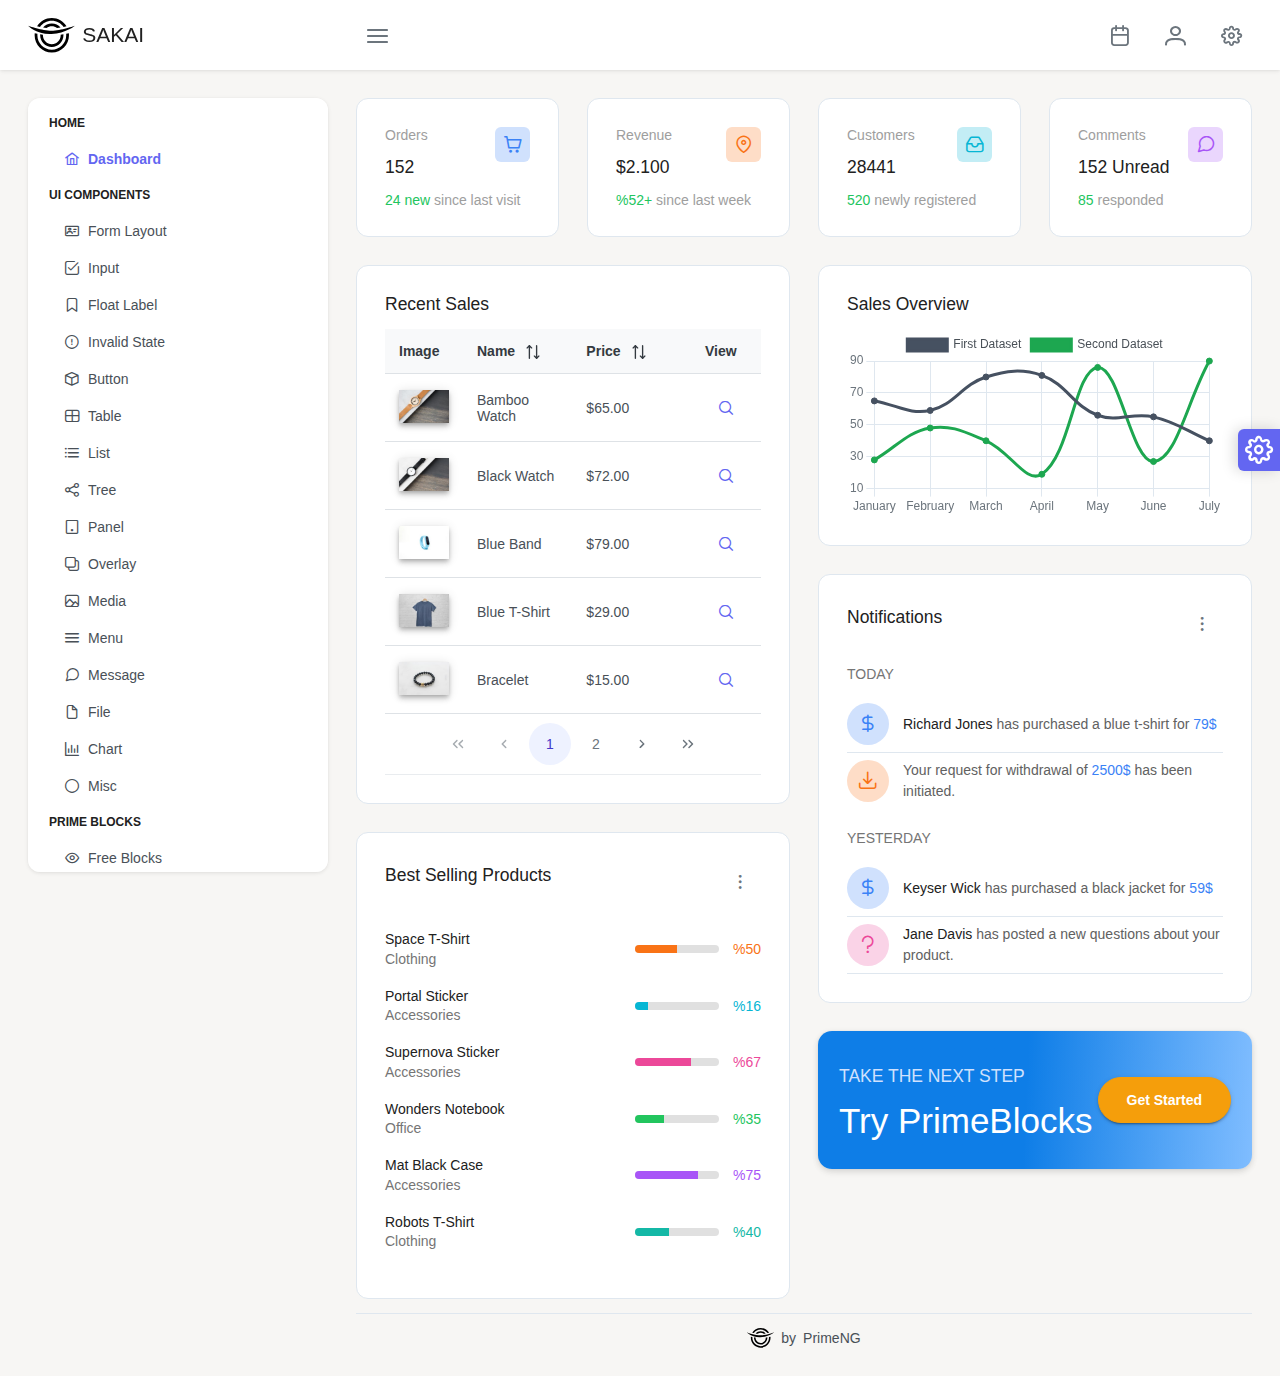
==== index.html @ 36b2ec4d "second" ====
<!doctype html>
<html lang="en" data-critters-container>

<head>
    <meta charset="utf-8">
    <title>Sakai - PrimeNG</title>
    <base href="/">
    <meta name="viewport" content="width=device-width, initial-scale=1">
    <link rel="icon" type="image/x-icon" href="favicon.ico">
    <style>:root{--surface-a:#ffffff;--surface-b:#f8f9fa;--surface-c:#e9ecef;--surface-d:#dee2e6;--surface-e:#ffffff;--surface-f:#ffffff;--text-color:#495057;--text-color-secondary:#6c757d;--primary-color:#6366F1;--primary-color-text:#ffffff;--font-family:-apple-system, BlinkMacSystemFont, Segoe UI, Roboto, Helvetica, Arial, sans-serif, Apple Color Emoji, Segoe UI Emoji, Segoe UI Symbol;--surface-0:#ffffff;--surface-50:#FAFAFA;--surface-100:#F5F5F5;--surface-200:#EEEEEE;--surface-300:#E0E0E0;--surface-400:#BDBDBD;--surface-500:#9E9E9E;--surface-600:#757575;--surface-700:#616161;--surface-800:#424242;--surface-900:#212121;--gray-50:#FAFAFA;--gray-100:#F5F5F5;--gray-200:#EEEEEE;--gray-300:#E0E0E0;--gray-400:#BDBDBD;--gray-500:#9E9E9E;--gray-600:#757575;--gray-700:#616161;--gray-800:#424242;--gray-900:#212121;--content-padding:1.25rem;--inline-spacing:0.5rem;--border-radius:6px;--surface-ground:#eff3f8;--surface-section:#ffffff;--surface-card:#ffffff;--surface-overlay:#ffffff;--surface-border:#dfe7ef;--surface-hover:#f6f9fc;--focus-ring:0 0 0 0.2rem #C7D2FE;--maskbg:rgba(0, 0, 0, 0.4);--highlight-bg:#EEF2FF;--highlight-text-color:#4338CA;color-scheme:light}*{box-sizing:border-box}:root{--blue-50:#f5f9ff;--blue-100:#d0e1fd;--blue-200:#abc9fb;--blue-300:#85b2f9;--blue-400:#609af8;--blue-500:#3b82f6;--blue-600:#326fd1;--blue-700:#295bac;--blue-800:#204887;--blue-900:#183462;--green-50:#f4fcf7;--green-100:#caf1d8;--green-200:#a0e6ba;--green-300:#76db9b;--green-400:#4cd07d;--green-500:#22c55e;--green-600:#1da750;--green-700:#188a42;--green-800:#136c34;--green-900:#0e4f26;--yellow-50:#fefbf3;--yellow-100:#faedc4;--yellow-200:#f6de95;--yellow-300:#f2d066;--yellow-400:#eec137;--yellow-500:#eab308;--yellow-600:#c79807;--yellow-700:#a47d06;--yellow-800:#816204;--yellow-900:#5e4803;--cyan-50:#f3fbfd;--cyan-100:#c3edf5;--cyan-200:#94e0ed;--cyan-300:#65d2e4;--cyan-400:#35c4dc;--cyan-500:#06b6d4;--cyan-600:#059bb4;--cyan-700:#047f94;--cyan-800:#036475;--cyan-900:#024955;--pink-50:#fef6fa;--pink-100:#fad3e7;--pink-200:#f7b0d3;--pink-300:#f38ec0;--pink-400:#f06bac;--pink-500:#ec4899;--pink-600:#c93d82;--pink-700:#a5326b;--pink-800:#822854;--pink-900:#5e1d3d;--indigo-50:#f7f7fe;--indigo-100:#dadafc;--indigo-200:#bcbdf9;--indigo-300:#9ea0f6;--indigo-400:#8183f4;--indigo-500:#6366f1;--indigo-600:#5457cd;--indigo-700:#4547a9;--indigo-800:#363885;--indigo-900:#282960;--teal-50:#f3fbfb;--teal-100:#c7eeea;--teal-200:#9ae0d9;--teal-300:#6dd3c8;--teal-400:#41c5b7;--teal-500:#14b8a6;--teal-600:#119c8d;--teal-700:#0e8174;--teal-800:#0b655b;--teal-900:#084a42;--orange-50:#fff8f3;--orange-100:#feddc7;--orange-200:#fcc39b;--orange-300:#fba86f;--orange-400:#fa8e42;--orange-500:#f97316;--orange-600:#d46213;--orange-700:#ae510f;--orange-800:#893f0c;--orange-900:#642e09;--bluegray-50:#f7f8f9;--bluegray-100:#dadee3;--bluegray-200:#bcc3cd;--bluegray-300:#9fa9b7;--bluegray-400:#818ea1;--bluegray-500:#64748b;--bluegray-600:#556376;--bluegray-700:#465161;--bluegray-800:#37404c;--bluegray-900:#282e38;--purple-50:#fbf7ff;--purple-100:#ead6fd;--purple-200:#dab6fc;--purple-300:#c996fa;--purple-400:#b975f9;--purple-500:#a855f7;--purple-600:#8f48d2;--purple-700:#763cad;--purple-800:#5c2f88;--purple-900:#432263;--red-50:#fff5f5;--red-100:#ffd0ce;--red-200:#ffaca7;--red-300:#ff8780;--red-400:#ff6259;--red-500:#ff3d32;--red-600:#d9342b;--red-700:#b32b23;--red-800:#8c221c;--red-900:#661814;--primary-50:#f7f7fe;--primary-100:#dadafc;--primary-200:#bcbdf9;--primary-300:#9ea0f6;--primary-400:#8183f4;--primary-500:#6366f1;--primary-600:#5457cd;--primary-700:#4547a9;--primary-800:#363885;--primary-900:#282960}</style><link id="theme-css" rel="stylesheet" type="text/css" href="assets/layout/styles/theme/lara-light-indigo/theme.css" media="print" onload="this.media='all'"><noscript><link rel="stylesheet" href="assets/layout/styles/theme/lara-light-indigo/theme.css"></noscript>
<style>*{box-sizing:border-box}html{height:100%;font-size:14px}body{font-family:var(--font-family);color:var(--text-color);background-color:var(--surface-ground);margin:0;padding:0;min-height:100%;-webkit-font-smoothing:antialiased;-moz-osx-font-smoothing:grayscale}body{background-color:#f7f6f4}</style><link rel="stylesheet" href="styles.3f3199d370154656.css" media="print" onload="this.media='all'"><noscript><link rel="stylesheet" href="styles.3f3199d370154656.css"></noscript></head>

<body>
    <app-root></app-root>
<script src="runtime.e372c3d7fbbca09e.js" type="module"></script><script src="polyfills.e46eaa3db41b9741.js" type="module"></script><script src="scripts.011fbf938f04b525.js" defer></script><script src="main.31691c991685068f.js" type="module"></script></body>

</html>
---- assets/layout/styles/theme/lara-light-indigo/theme.css ----
:root {
  --surface-a:#ffffff;
  --surface-b:#f8f9fa;
  --surface-c:#e9ecef;
  --surface-d:#dee2e6;
  --surface-e:#ffffff;
  --surface-f:#ffffff;
  --text-color:#495057;
  --text-color-secondary:#6c757d;
  --primary-color:#6366F1;
  --primary-color-text:#ffffff;
  --font-family:-apple-system, BlinkMacSystemFont, Segoe UI, Roboto, Helvetica, Arial, sans-serif, Apple Color Emoji, Segoe UI Emoji, Segoe UI Symbol;
  --surface-0: #ffffff;
  --surface-50: #FAFAFA;
  --surface-100: #F5F5F5;
  --surface-200: #EEEEEE;
  --surface-300: #E0E0E0;
  --surface-400: #BDBDBD;
  --surface-500: #9E9E9E;
  --surface-600: #757575;
  --surface-700: #616161;
  --surface-800: #424242;
  --surface-900: #212121;
  --gray-50: #FAFAFA;
  --gray-100: #F5F5F5;
  --gray-200: #EEEEEE;
  --gray-300: #E0E0E0;
  --gray-400: #BDBDBD;
  --gray-500: #9E9E9E;
  --gray-600: #757575;
  --gray-700: #616161;
  --gray-800: #424242;
  --gray-900: #212121;
  --content-padding:1.25rem;
  --inline-spacing:0.5rem;
  --border-radius:6px;
  --surface-ground:#eff3f8;
  --surface-section:#ffffff;
  --surface-card:#ffffff;
  --surface-overlay:#ffffff;
  --surface-border:#dfe7ef;
  --surface-hover:#f6f9fc;
  --focus-ring: 0 0 0 0.2rem #C7D2FE;
  --maskbg: rgba(0, 0, 0, 0.4);
  --highlight-bg: #EEF2FF;
  --highlight-text-color: #4338CA;
  color-scheme: light;
}

* {
  box-sizing: border-box;
}

.p-component {
  font-family: -apple-system, BlinkMacSystemFont, "Segoe UI", Roboto, Helvetica, Arial, sans-serif, "Apple Color Emoji", "Segoe UI Emoji", "Segoe UI Symbol";
  font-size: 1rem;
  font-weight: normal;
}

.p-component-overlay {
  background-color: rgba(0, 0, 0, 0.4);
  transition-duration: 0.2s;
}

.p-disabled, .p-component:disabled {
  opacity: 0.6;
}

.p-error {
  color: #e24c4c;
}

.p-text-secondary {
  color: #6c757d;
}

.pi {
  font-size: 1rem;
}

.p-icon {
  width: 1rem;
  height: 1rem;
}

.p-link {
  font-size: 1rem;
  font-family: -apple-system, BlinkMacSystemFont, "Segoe UI", Roboto, Helvetica, Arial, sans-serif, "Apple Color Emoji", "Segoe UI Emoji", "Segoe UI Symbol";
  border-radius: 6px;
}
.p-link:focus {
  outline: 0 none;
  outline-offset: 0;
  box-shadow: 0 0 0 0.2rem #C7D2FE;
}

.p-component-overlay-enter {
  animation: p-component-overlay-enter-animation 150ms forwards;
}

.p-component-overlay-leave {
  animation: p-component-overlay-leave-animation 150ms forwards;
}

@keyframes p-component-overlay-enter-animation {
  from {
    background-color: transparent;
  }
  to {
    background-color: var(--maskbg);
  }
}
@keyframes p-component-overlay-leave-animation {
  from {
    background-color: var(--maskbg);
  }
  to {
    background-color: transparent;
  }
}

:root {
  --blue-50:#f5f9ff;
  --blue-100:#d0e1fd;
  --blue-200:#abc9fb;
  --blue-300:#85b2f9;
  --blue-400:#609af8;
  --blue-500:#3b82f6;
  --blue-600:#326fd1;
  --blue-700:#295bac;
  --blue-800:#204887;
  --blue-900:#183462;
  --green-50:#f4fcf7;
  --green-100:#caf1d8;
  --green-200:#a0e6ba;
  --green-300:#76db9b;
  --green-400:#4cd07d;
  --green-500:#22c55e;
  --green-600:#1da750;
  --green-700:#188a42;
  --green-800:#136c34;
  --green-900:#0e4f26;
  --yellow-50:#fefbf3;
  --yellow-100:#faedc4;
  --yellow-200:#f6de95;
  --yellow-300:#f2d066;
  --yellow-400:#eec137;
  --yellow-500:#eab308;
  --yellow-600:#c79807;
  --yellow-700:#a47d06;
  --yellow-800:#816204;
  --yellow-900:#5e4803;
  --cyan-50:#f3fbfd;
  --cyan-100:#c3edf5;
  --cyan-200:#94e0ed;
  --cyan-300:#65d2e4;
  --cyan-400:#35c4dc;
  --cyan-500:#06b6d4;
  --cyan-600:#059bb4;
  --cyan-700:#047f94;
  --cyan-800:#036475;
  --cyan-900:#024955;
  --pink-50:#fef6fa;
  --pink-100:#fad3e7;
  --pink-200:#f7b0d3;
  --pink-300:#f38ec0;
  --pink-400:#f06bac;
  --pink-500:#ec4899;
  --pink-600:#c93d82;
  --pink-700:#a5326b;
  --pink-800:#822854;
  --pink-900:#5e1d3d;
  --indigo-50:#f7f7fe;
  --indigo-100:#dadafc;
  --indigo-200:#bcbdf9;
  --indigo-300:#9ea0f6;
  --indigo-400:#8183f4;
  --indigo-500:#6366f1;
  --indigo-600:#5457cd;
  --indigo-700:#4547a9;
  --indigo-800:#363885;
  --indigo-900:#282960;
  --teal-50:#f3fbfb;
  --teal-100:#c7eeea;
  --teal-200:#9ae0d9;
  --teal-300:#6dd3c8;
  --teal-400:#41c5b7;
  --teal-500:#14b8a6;
  --teal-600:#119c8d;
  --teal-700:#0e8174;
  --teal-800:#0b655b;
  --teal-900:#084a42;
  --orange-50:#fff8f3;
  --orange-100:#feddc7;
  --orange-200:#fcc39b;
  --orange-300:#fba86f;
  --orange-400:#fa8e42;
  --orange-500:#f97316;
  --orange-600:#d46213;
  --orange-700:#ae510f;
  --orange-800:#893f0c;
  --orange-900:#642e09;
  --bluegray-50:#f7f8f9;
  --bluegray-100:#dadee3;
  --bluegray-200:#bcc3cd;
  --bluegray-300:#9fa9b7;
  --bluegray-400:#818ea1;
  --bluegray-500:#64748b;
  --bluegray-600:#556376;
  --bluegray-700:#465161;
  --bluegray-800:#37404c;
  --bluegray-900:#282e38;
  --purple-50:#fbf7ff;
  --purple-100:#ead6fd;
  --purple-200:#dab6fc;
  --purple-300:#c996fa;
  --purple-400:#b975f9;
  --purple-500:#a855f7;
  --purple-600:#8f48d2;
  --purple-700:#763cad;
  --purple-800:#5c2f88;
  --purple-900:#432263;
  --red-50:#fff5f5;
  --red-100:#ffd0ce;
  --red-200:#ffaca7;
  --red-300:#ff8780;
  --red-400:#ff6259;
  --red-500:#ff3d32;
  --red-600:#d9342b;
  --red-700:#b32b23;
  --red-800:#8c221c;
  --red-900:#661814;
  --primary-50:#f7f7fe;
  --primary-100:#dadafc;
  --primary-200:#bcbdf9;
  --primary-300:#9ea0f6;
  --primary-400:#8183f4;
  --primary-500:#6366f1;
  --primary-600:#5457cd;
  --primary-700:#4547a9;
  --primary-800:#363885;
  --primary-900:#282960;
}

.p-autocomplete .p-autocomplete-loader {
  right: 0.75rem;
}
.p-autocomplete.p-autocomplete-dd .p-autocomplete-loader {
  right: 3.75rem;
}
.p-autocomplete .p-autocomplete-multiple-container {
  padding: 0.375rem 0.75rem;
  gap: 0.5rem;
}
.p-autocomplete .p-autocomplete-multiple-container:not(.p-disabled):hover {
  border-color: #6366F1;
}
.p-autocomplete .p-autocomplete-multiple-container:not(.p-disabled).p-focus {
  outline: 0 none;
  outline-offset: 0;
  box-shadow: 0 0 0 0.2rem #C7D2FE;
  border-color: #6366F1;
}
.p-autocomplete .p-autocomplete-multiple-container .p-autocomplete-input-token {
  padding: 0.375rem 0;
}
.p-autocomplete .p-autocomplete-multiple-container .p-autocomplete-input-token input {
  font-family: -apple-system, BlinkMacSystemFont, "Segoe UI", Roboto, Helvetica, Arial, sans-serif, "Apple Color Emoji", "Segoe UI Emoji", "Segoe UI Symbol";
  font-size: 1rem;
  color: #495057;
  padding: 0;
  margin: 0;
}
.p-autocomplete .p-autocomplete-multiple-container .p-autocomplete-token {
  padding: 0.375rem 0.75rem;
  background: #EEF2FF;
  color: #4338CA;
  border-radius: 6px;
}
.p-autocomplete .p-autocomplete-multiple-container .p-autocomplete-token .p-autocomplete-token-icon {
  margin-left: 0.5rem;
}

p-autocomplete.ng-dirty.ng-invalid > .p-autocomplete > .p-inputtext {
  border-color: #e24c4c;
}

.p-autocomplete-panel {
  background: #ffffff;
  color: #495057;
  border: 0 none;
  border-radius: 6px;
  box-shadow: 0 2px 12px 0 rgba(0, 0, 0, 0.1);
}
.p-autocomplete-panel .p-autocomplete-items {
  padding: 0.75rem 0;
}
.p-autocomplete-panel .p-autocomplete-items .p-autocomplete-item {
  margin: 0;
  padding: 0.75rem 1.25rem;
  border: 0 none;
  color: #495057;
  background: transparent;
  transition: box-shadow 0.2s;
  border-radius: 0;
}
.p-autocomplete-panel .p-autocomplete-items .p-autocomplete-item:hover {
  color: #495057;
  background: #e9ecef;
}
.p-autocomplete-panel .p-autocomplete-items .p-autocomplete-item.p-highlight {
  color: #4338CA;
  background: #EEF2FF;
}
.p-autocomplete-panel .p-autocomplete-items .p-autocomplete-empty-message {
  padding: 0.75rem 1.25rem;
  color: #495057;
  background: transparent;
}
.p-autocomplete-panel .p-autocomplete-items .p-autocomplete-item-group {
  margin: 0;
  padding: 0.75rem 1.25rem;
  color: #343a40;
  background: #ffffff;
  font-weight: 700;
}

p-autocomplete.p-autocomplete-clearable .p-inputtext {
  padding-right: 2.5rem;
}
p-autocomplete.p-autocomplete-clearable .p-autocomplete-clear-icon {
  color: #6c757d;
  right: 0.75rem;
}

p-autocomplete.p-autocomplete-clearable .p-autocomplete-dd .p-autocomplete-clear-icon {
  color: #6c757d;
  right: 3.75rem;
}

p-calendar.ng-dirty.ng-invalid > .p-calendar > .p-inputtext {
  border-color: #e24c4c;
}

.p-datepicker {
  padding: 0.5rem;
  background: #ffffff;
  color: #495057;
  border: 1px solid #ced4da;
  border-radius: 6px;
}
.p-datepicker:not(.p-datepicker-inline) {
  background: #ffffff;
  border: 0 none;
  box-shadow: 0 2px 12px 0 rgba(0, 0, 0, 0.1);
}
.p-datepicker:not(.p-datepicker-inline) .p-datepicker-header {
  background: #ffffff;
}
.p-datepicker .p-datepicker-header {
  padding: 0.5rem;
  color: #495057;
  background: #ffffff;
  font-weight: 600;
  margin: 0;
  border-bottom: 1px solid #dee2e6;
  border-top-right-radius: 6px;
  border-top-left-radius: 6px;
}
.p-datepicker .p-datepicker-header .p-datepicker-prev,
.p-datepicker .p-datepicker-header .p-datepicker-next {
  width: 2rem;
  height: 2rem;
  color: #6c757d;
  border: 0 none;
  background: transparent;
  border-radius: 50%;
  transition: background-color 0.2s, color 0.2s, box-shadow 0.2s;
}
.p-datepicker .p-datepicker-header .p-datepicker-prev:enabled:hover,
.p-datepicker .p-datepicker-header .p-datepicker-next:enabled:hover {
  color: #343a40;
  border-color: transparent;
  background: #e9ecef;
}
.p-datepicker .p-datepicker-header .p-datepicker-prev:focus,
.p-datepicker .p-datepicker-header .p-datepicker-next:focus {
  outline: 0 none;
  outline-offset: 0;
  box-shadow: 0 0 0 0.2rem #C7D2FE;
}
.p-datepicker .p-datepicker-header .p-datepicker-title {
  line-height: 2rem;
}
.p-datepicker .p-datepicker-header .p-datepicker-title .p-datepicker-year,
.p-datepicker .p-datepicker-header .p-datepicker-title .p-datepicker-month {
  color: #495057;
  transition: background-color 0.2s, color 0.2s, box-shadow 0.2s;
  font-weight: 600;
  padding: 0.5rem;
}
.p-datepicker .p-datepicker-header .p-datepicker-title .p-datepicker-year:enabled:hover,
.p-datepicker .p-datepicker-header .p-datepicker-title .p-datepicker-month:enabled:hover {
  color: #6366F1;
}
.p-datepicker .p-datepicker-header .p-datepicker-title .p-datepicker-month {
  margin-right: 0.5rem;
}
.p-datepicker table {
  font-size: 1rem;
  margin: 0.5rem 0;
}
.p-datepicker table th {
  padding: 0.5rem;
}
.p-datepicker table th > span {
  width: 2.5rem;
  height: 2.5rem;
}
.p-datepicker table td {
  padding: 0.5rem;
}
.p-datepicker table td > span {
  width: 2.5rem;
  height: 2.5rem;
  border-radius: 50%;
  transition: box-shadow 0.2s;
  border: 1px solid transparent;
}
.p-datepicker table td > span.p-highlight {
  color: #4338CA;
  background: #EEF2FF;
}
.p-datepicker table td > span:focus {
  outline: 0 none;
  outline-offset: 0;
  box-shadow: 0 0 0 0.2rem #C7D2FE;
}
.p-datepicker table td.p-datepicker-today > span {
  background: #ced4da;
  color: #495057;
  border-color: transparent;
}
.p-datepicker table td.p-datepicker-today > span.p-highlight {
  color: #4338CA;
  background: #EEF2FF;
}
.p-datepicker .p-datepicker-buttonbar {
  padding: 1rem 0;
  border-top: 1px solid #dee2e6;
}
.p-datepicker .p-datepicker-buttonbar .p-button {
  width: auto;
}
.p-datepicker .p-timepicker {
  border-top: 1px solid #dee2e6;
  padding: 0.5rem;
}
.p-datepicker .p-timepicker button {
  width: 2rem;
  height: 2rem;
  color: #6c757d;
  border: 0 none;
  background: transparent;
  border-radius: 50%;
  transition: background-color 0.2s, color 0.2s, box-shadow 0.2s;
}
.p-datepicker .p-timepicker button:enabled:hover {
  color: #343a40;
  border-color: transparent;
  background: #e9ecef;
}
.p-datepicker .p-timepicker button:focus {
  outline: 0 none;
  outline-offset: 0;
  box-shadow: 0 0 0 0.2rem #C7D2FE;
}
.p-datepicker .p-timepicker button:last-child {
  margin-top: 0.2em;
}
.p-datepicker .p-timepicker span {
  font-size: 1.25rem;
}
.p-datepicker .p-timepicker > div {
  padding: 0 0.5rem;
}
.p-datepicker.p-datepicker-timeonly .p-timepicker {
  border-top: 0 none;
}
.p-datepicker .p-monthpicker {
  margin: 0.5rem 0;
}
.p-datepicker .p-monthpicker .p-monthpicker-month {
  padding: 0.5rem;
  transition: box-shadow 0.2s;
  border-radius: 6px;
}
.p-datepicker .p-monthpicker .p-monthpicker-month.p-highlight {
  color: #4338CA;
  background: #EEF2FF;
}
.p-datepicker .p-yearpicker {
  margin: 0.5rem 0;
}
.p-datepicker .p-yearpicker .p-yearpicker-year {
  padding: 0.5rem;
  transition: box-shadow 0.2s;
  border-radius: 6px;
}
.p-datepicker .p-yearpicker .p-yearpicker-year.p-highlight {
  color: #4338CA;
  background: #EEF2FF;
}
.p-datepicker.p-datepicker-multiple-month .p-datepicker-group {
  border-left: 1px solid #dee2e6;
  padding-right: 0.5rem;
  padding-left: 0.5rem;
  padding-top: 0;
  padding-bottom: 0;
}
.p-datepicker.p-datepicker-multiple-month .p-datepicker-group:first-child {
  padding-left: 0;
  border-left: 0 none;
}
.p-datepicker.p-datepicker-multiple-month .p-datepicker-group:last-child {
  padding-right: 0;
}
.p-datepicker:not(.p-disabled) table td span:not(.p-highlight):not(.p-disabled):hover {
  background: #e9ecef;
}
.p-datepicker:not(.p-disabled) table td span:not(.p-highlight):not(.p-disabled):focus {
  outline: 0 none;
  outline-offset: 0;
  box-shadow: 0 0 0 0.2rem #C7D2FE;
}
.p-datepicker:not(.p-disabled) .p-monthpicker .p-monthpicker-month:not(.p-disabled):not(.p-highlight):hover {
  background: #e9ecef;
}
.p-datepicker:not(.p-disabled) .p-monthpicker .p-monthpicker-month:not(.p-disabled):focus {
  outline: 0 none;
  outline-offset: 0;
  box-shadow: 0 0 0 0.2rem #C7D2FE;
}
.p-datepicker:not(.p-disabled) .p-yearpicker .p-yearpicker-year:not(.p-disabled):not(.p-highlight):hover {
  background: #e9ecef;
}
.p-datepicker:not(.p-disabled) .p-yearpicker .p-yearpicker-year:not(.p-disabled):focus {
  outline: 0 none;
  outline-offset: 0;
  box-shadow: 0 0 0 0.2rem #C7D2FE;
}

p-calendar.p-calendar-clearable .p-inputtext {
  padding-right: 2.5rem;
}
p-calendar.p-calendar-clearable .p-calendar-clear-icon {
  color: #6c757d;
  right: 0.75rem;
}

p-calendar.p-calendar-clearable.p-calendar-w-btn .p-calendar-clear-icon {
  color: #6c757d;
  right: 3.75rem;
}

@media screen and (max-width: 769px) {
  .p-datepicker table th, .p-datepicker table td {
    padding: 0;
  }
}
.p-cascadeselect {
  background: #ffffff;
  border: 1px solid #ced4da;
  transition: background-color 0.2s, color 0.2s, border-color 0.2s, box-shadow 0.2s;
  border-radius: 6px;
}
.p-cascadeselect:not(.p-disabled):hover {
  border-color: #6366F1;
}
.p-cascadeselect:not(.p-disabled).p-focus {
  outline: 0 none;
  outline-offset: 0;
  box-shadow: 0 0 0 0.2rem #C7D2FE;
  border-color: #6366F1;
}
.p-cascadeselect .p-cascadeselect-label {
  background: transparent;
  border: 0 none;
  padding: 0.75rem 0.75rem;
}
.p-cascadeselect .p-cascadeselect-label.p-placeholder {
  color: #6c757d;
}
.p-cascadeselect .p-cascadeselect-label:enabled:focus {
  outline: 0 none;
  box-shadow: none;
}
.p-cascadeselect .p-cascadeselect-trigger {
  background: transparent;
  color: #6c757d;
  width: 3rem;
  border-top-right-radius: 6px;
  border-bottom-right-radius: 6px;
}

.p-cascadeselect-panel {
  background: #ffffff;
  color: #495057;
  border: 0 none;
  border-radius: 6px;
  box-shadow: 0 2px 12px 0 rgba(0, 0, 0, 0.1);
}
.p-cascadeselect-panel .p-cascadeselect-items {
  padding: 0.75rem 0;
}
.p-cascadeselect-panel .p-cascadeselect-items .p-cascadeselect-item {
  margin: 0;
  border: 0 none;
  color: #495057;
  background: transparent;
  transition: box-shadow 0.2s;
  border-radius: 0;
}
.p-cascadeselect-panel .p-cascadeselect-items .p-cascadeselect-item .p-cascadeselect-item-content {
  padding: 0.75rem 1.25rem;
}
.p-cascadeselect-panel .p-cascadeselect-items .p-cascadeselect-item .p-cascadeselect-item-content:focus {
  outline: 0 none;
  outline-offset: 0;
  box-shadow: inset 0 0 0 0.15rem #C7D2FE;
}
.p-cascadeselect-panel .p-cascadeselect-items .p-cascadeselect-item.p-highlight {
  color: #4338CA;
  background: #EEF2FF;
}
.p-cascadeselect-panel .p-cascadeselect-items .p-cascadeselect-item:not(.p-highlight):not(.p-disabled):hover {
  color: #495057;
  background: #e9ecef;
}
.p-cascadeselect-panel .p-cascadeselect-items .p-cascadeselect-item .p-cascadeselect-group-icon {
  font-size: 0.875rem;
}
.p-cascadeselect-panel .p-cascadeselect-items .p-cascadeselect-item .p-icon {
  width: 0.875rem;
  height: 0.875rem;
}

p-cascadeselect.ng-dirty.ng-invalid > .p-cascadeselect {
  border-color: #e24c4c;
}

.p-input-filled .p-cascadeselect {
  background: #e9ecef;
}
.p-input-filled .p-cascadeselect:not(.p-disabled):hover {
  background-color: #e9ecef;
}
.p-input-filled .p-cascadeselect:not(.p-disabled).p-focus {
  background-color: #ffffff;
}

p-cascadeselect.p-cascadeselect-clearable .p-cascadeselect-label {
  padding-right: 0.75rem;
}
p-cascadeselect.p-cascadeselect-clearable .p-cascadeselect-clear-icon {
  color: #6c757d;
  right: 3rem;
}

.p-overlay-modal .p-cascadeselect-sublist .p-cascadeselect-panel {
  box-shadow: none;
  border-radius: 0;
  padding: 0.25rem 0 0.25rem 0.5rem;
}
.p-overlay-modal .p-cascadeselect-item-active > .p-cascadeselect-item-content .p-cascadeselect-group-icon {
  transform: rotate(90deg);
}

.p-checkbox {
  width: 22px;
  height: 22px;
}
.p-checkbox .p-checkbox-box {
  border: 2px solid #ced4da;
  background: #ffffff;
  width: 22px;
  height: 22px;
  color: #495057;
  border-radius: 6px;
  transition: background-color 0.2s, color 0.2s, border-color 0.2s, box-shadow 0.2s;
}
.p-checkbox .p-checkbox-box .p-checkbox-icon {
  transition-duration: 0.2s;
  color: #ffffff;
  font-size: 14px;
}
.p-checkbox .p-checkbox-box .p-icon {
  width: 14px;
  height: 14px;
}
.p-checkbox .p-checkbox-box.p-highlight {
  border-color: #6366F1;
  background: #6366F1;
}
.p-checkbox:not(.p-checkbox-disabled) .p-checkbox-box:hover {
  border-color: #6366F1;
}
.p-checkbox:not(.p-checkbox-disabled) .p-checkbox-box.p-focus {
  outline: 0 none;
  outline-offset: 0;
  box-shadow: 0 0 0 0.2rem #C7D2FE;
  border-color: #6366F1;
}
.p-checkbox:not(.p-checkbox-disabled) .p-checkbox-box.p-highlight:hover {
  border-color: #4338CA;
  background: #4338CA;
  color: #ffffff;
}

p-checkbox.ng-dirty.ng-invalid > .p-checkbox > .p-checkbox-box {
  border-color: #e24c4c;
}

.p-input-filled .p-checkbox .p-checkbox-box {
  background-color: #e9ecef;
}
.p-input-filled .p-checkbox .p-checkbox-box.p-highlight {
  background: #6366F1;
}
.p-input-filled .p-checkbox:not(.p-checkbox-disabled) .p-checkbox-box:hover {
  background-color: #e9ecef;
}
.p-input-filled .p-checkbox:not(.p-checkbox-disabled) .p-checkbox-box.p-highlight:hover {
  background: #4338CA;
}

.p-checkbox-label {
  margin-left: 0.5rem;
}

.p-chips .p-chips-multiple-container {
  padding: 0.375rem 0.75rem;
  gap: 0.5rem;
}
.p-chips .p-chips-multiple-container:not(.p-disabled):hover {
  border-color: #6366F1;
}
.p-chips .p-chips-multiple-container:not(.p-disabled).p-focus {
  outline: 0 none;
  outline-offset: 0;
  box-shadow: 0 0 0 0.2rem #C7D2FE;
  border-color: #6366F1;
}
.p-chips .p-chips-multiple-container .p-chips-token {
  padding: 0.375rem 0.75rem;
  background: #EEF2FF;
  color: #4338CA;
  border-radius: 6px;
}
.p-chips .p-chips-multiple-container .p-chips-token .p-chips-token-icon {
  margin-left: 0.5rem;
}
.p-chips .p-chips-multiple-container .p-chips-input-token {
  padding: 0.375rem 0;
}
.p-chips .p-chips-multiple-container .p-chips-input-token input {
  font-family: -apple-system, BlinkMacSystemFont, "Segoe UI", Roboto, Helvetica, Arial, sans-serif, "Apple Color Emoji", "Segoe UI Emoji", "Segoe UI Symbol";
  font-size: 1rem;
  color: #495057;
  padding: 0;
  margin: 0;
}

p-chips.ng-dirty.ng-invalid > .p-chips > .p-inputtext {
  border-color: #e24c4c;
}

p-chips.p-chips-clearable .p-inputtext {
  padding-right: 1.75rem;
}
p-chips.p-chips-clearable .p-chips-clear-icon {
  color: #6c757d;
  right: 0.75rem;
}

.p-colorpicker-preview,
.p-fluid .p-colorpicker-preview.p-inputtext {
  width: 2rem;
  height: 2rem;
}

.p-colorpicker-panel {
  background: #323232;
  border: 1px solid #191919;
}
.p-colorpicker-panel .p-colorpicker-color-handle,
.p-colorpicker-panel .p-colorpicker-hue-handle {
  border-color: #ffffff;
}

.p-colorpicker-overlay-panel {
  box-shadow: 0 2px 12px 0 rgba(0, 0, 0, 0.1);
}

.p-dropdown {
  background: #ffffff;
  border: 1px solid #ced4da;
  transition: background-color 0.2s, color 0.2s, border-color 0.2s, box-shadow 0.2s;
  border-radius: 6px;
}
.p-dropdown:not(.p-disabled):hover {
  border-color: #6366F1;
}
.p-dropdown:not(.p-disabled).p-focus {
  outline: 0 none;
  outline-offset: 0;
  box-shadow: 0 0 0 0.2rem #C7D2FE;
  border-color: #6366F1;
}
.p-dropdown.p-dropdown-clearable .p-dropdown-label {
  padding-right: 1.75rem;
}
.p-dropdown .p-dropdown-label {
  background: transparent;
  border: 0 none;
}
.p-dropdown .p-dropdown-label.p-placeholder {
  color: #6c757d;
}
.p-dropdown .p-dropdown-label:enabled:focus {
  outline: 0 none;
  box-shadow: none;
}
.p-dropdown .p-dropdown-trigger {
  background: transparent;
  color: #6c757d;
  width: 3rem;
  border-top-right-radius: 6px;
  border-bottom-right-radius: 6px;
}
.p-dropdown .p-dropdown-clear-icon {
  color: #6c757d;
  right: 3rem;
}

.p-dropdown-panel {
  background: #ffffff;
  color: #495057;
  border: 0 none;
  border-radius: 6px;
  box-shadow: 0 2px 12px 0 rgba(0, 0, 0, 0.1);
}
.p-dropdown-panel .p-dropdown-header {
  padding: 0.75rem 1.25rem;
  border-bottom: 1px solid #dee2e6;
  color: #343a40;
  background: #f8f9fa;
  margin: 0;
  border-top-right-radius: 6px;
  border-top-left-radius: 6px;
}
.p-dropdown-panel .p-dropdown-header .p-dropdown-filter {
  padding-right: 1.75rem;
  margin-right: -1.75rem;
}
.p-dropdown-panel .p-dropdown-header .p-dropdown-filter-icon {
  right: 0.75rem;
  color: #6c757d;
}
.p-dropdown-panel .p-dropdown-items {
  padding: 0.75rem 0;
}
.p-dropdown-panel .p-dropdown-items .p-dropdown-item {
  margin: 0;
  padding: 0.75rem 1.25rem;
  border: 0 none;
  color: #495057;
  background: transparent;
  transition: box-shadow 0.2s;
  border-radius: 0;
}
.p-dropdown-panel .p-dropdown-items .p-dropdown-item.p-highlight {
  color: #4338CA;
  background: #EEF2FF;
}
.p-dropdown-panel .p-dropdown-items .p-dropdown-item:not(.p-highlight):not(.p-disabled):hover {
  color: #495057;
  background: #e9ecef;
}
.p-dropdown-panel .p-dropdown-items .p-dropdown-empty-message {
  padding: 0.75rem 1.25rem;
  color: #495057;
  background: transparent;
}
.p-dropdown-panel .p-dropdown-items .p-dropdown-item-group {
  margin: 0;
  padding: 0.75rem 1.25rem;
  color: #343a40;
  background: #ffffff;
  font-weight: 700;
}

p-dropdown.ng-dirty.ng-invalid > .p-dropdown {
  border-color: #e24c4c;
}

.p-input-filled .p-dropdown {
  background: #e9ecef;
}
.p-input-filled .p-dropdown:not(.p-disabled):hover {
  background-color: #e9ecef;
}
.p-input-filled .p-dropdown:not(.p-disabled).p-focus {
  background-color: #ffffff;
}
.p-input-filled .p-dropdown:not(.p-disabled).p-focus .p-inputtext {
  background-color: transparent;
}

.p-editor-container .p-editor-toolbar {
  background: #f8f9fa;
  border-top-right-radius: 6px;
  border-top-left-radius: 6px;
}
.p-editor-container .p-editor-toolbar.ql-snow {
  border: 1px solid #dee2e6;
}
.p-editor-container .p-editor-toolbar.ql-snow .ql-stroke {
  stroke: #6c757d;
}
.p-editor-container .p-editor-toolbar.ql-snow .ql-fill {
  fill: #6c757d;
}
.p-editor-container .p-editor-toolbar.ql-snow .ql-picker .ql-picker-label {
  border: 0 none;
  color: #6c757d;
}
.p-editor-container .p-editor-toolbar.ql-snow .ql-picker .ql-picker-label:hover {
  color: #495057;
}
.p-editor-container .p-editor-toolbar.ql-snow .ql-picker .ql-picker-label:hover .ql-stroke {
  stroke: #495057;
}
.p-editor-container .p-editor-toolbar.ql-snow .ql-picker .ql-picker-label:hover .ql-fill {
  fill: #495057;
}
.p-editor-container .p-editor-toolbar.ql-snow .ql-picker.ql-expanded .ql-picker-label {
  color: #495057;
}
.p-editor-container .p-editor-toolbar.ql-snow .ql-picker.ql-expanded .ql-picker-label .ql-stroke {
  stroke: #495057;
}
.p-editor-container .p-editor-toolbar.ql-snow .ql-picker.ql-expanded .ql-picker-label .ql-fill {
  fill: #495057;
}
.p-editor-container .p-editor-toolbar.ql-snow .ql-picker.ql-expanded .ql-picker-options {
  background: #ffffff;
  border: 0 none;
  box-shadow: 0 2px 12px 0 rgba(0, 0, 0, 0.1);
  border-radius: 6px;
  padding: 0.75rem 0;
}
.p-editor-container .p-editor-toolbar.ql-snow .ql-picker.ql-expanded .ql-picker-options .ql-picker-item {
  color: #495057;
}
.p-editor-container .p-editor-toolbar.ql-snow .ql-picker.ql-expanded .ql-picker-options .ql-picker-item:hover {
  color: #495057;
  background: #e9ecef;
}
.p-editor-container .p-editor-toolbar.ql-snow .ql-picker.ql-expanded:not(.ql-icon-picker) .ql-picker-item {
  padding: 0.75rem 1.25rem;
}
.p-editor-container .p-editor-content {
  border-bottom-right-radius: 6px;
  border-bottom-left-radius: 6px;
}
.p-editor-container .p-editor-content.ql-snow {
  border: 1px solid #dee2e6;
}
.p-editor-container .p-editor-content .ql-editor {
  background: #ffffff;
  color: #495057;
  border-bottom-right-radius: 6px;
  border-bottom-left-radius: 6px;
}
.p-editor-container .ql-snow.ql-toolbar button:hover,
.p-editor-container .ql-snow.ql-toolbar button:focus {
  color: #495057;
}
.p-editor-container .ql-snow.ql-toolbar button:hover .ql-stroke,
.p-editor-container .ql-snow.ql-toolbar button:focus .ql-stroke {
  stroke: #495057;
}
.p-editor-container .ql-snow.ql-toolbar button:hover .ql-fill,
.p-editor-container .ql-snow.ql-toolbar button:focus .ql-fill {
  fill: #495057;
}
.p-editor-container .ql-snow.ql-toolbar button.ql-active,
.p-editor-container .ql-snow.ql-toolbar .ql-picker-label.ql-active,
.p-editor-container .ql-snow.ql-toolbar .ql-picker-item.ql-selected {
  color: #6366F1;
}
.p-editor-container .ql-snow.ql-toolbar button.ql-active .ql-stroke,
.p-editor-container .ql-snow.ql-toolbar .ql-picker-label.ql-active .ql-stroke,
.p-editor-container .ql-snow.ql-toolbar .ql-picker-item.ql-selected .ql-stroke {
  stroke: #6366F1;
}
.p-editor-container .ql-snow.ql-toolbar button.ql-active .ql-fill,
.p-editor-container .ql-snow.ql-toolbar .ql-picker-label.ql-active .ql-fill,
.p-editor-container .ql-snow.ql-toolbar .ql-picker-item.ql-selected .ql-fill {
  fill: #6366F1;
}
.p-editor-container .ql-snow.ql-toolbar button.ql-active .ql-picker-label,
.p-editor-container .ql-snow.ql-toolbar .ql-picker-label.ql-active .ql-picker-label,
.p-editor-container .ql-snow.ql-toolbar .ql-picker-item.ql-selected .ql-picker-label {
  color: #6366F1;
}

.p-inputgroup-addon {
  background: #e9ecef;
  color: #6c757d;
  border-top: 1px solid #ced4da;
  border-left: 1px solid #ced4da;
  border-bottom: 1px solid #ced4da;
  padding: 0.75rem 0.75rem;
  min-width: 3rem;
}
.p-inputgroup-addon:last-child {
  border-right: 1px solid #ced4da;
}

.p-inputgroup > .p-component,
.p-inputgroup > .p-element,
.p-inputgroup > .p-inputwrapper > .p-component > .p-inputtext,
.p-inputgroup > .p-float-label > .p-component {
  border-radius: 0;
  margin: 0;
}
.p-inputgroup > .p-component + .p-inputgroup-addon,
.p-inputgroup > .p-element + .p-inputgroup-addon,
.p-inputgroup > .p-inputwrapper > .p-component > .p-inputtext + .p-inputgroup-addon,
.p-inputgroup > .p-float-label > .p-component + .p-inputgroup-addon {
  border-left: 0 none;
}
.p-inputgroup > .p-component:focus,
.p-inputgroup > .p-element:focus,
.p-inputgroup > .p-inputwrapper > .p-component > .p-inputtext:focus,
.p-inputgroup > .p-float-label > .p-component:focus {
  z-index: 1;
}
.p-inputgroup > .p-component:focus ~ label,
.p-inputgroup > .p-element:focus ~ label,
.p-inputgroup > .p-inputwrapper > .p-component > .p-inputtext:focus ~ label,
.p-inputgroup > .p-float-label > .p-component:focus ~ label {
  z-index: 1;
}

.p-inputgroup-addon:first-child,
.p-inputgroup button:first-child,
.p-inputgroup input:first-child,
.p-inputgroup > .p-inputwrapper:first-child > .p-component,
.p-inputgroup > .p-inputwrapper:first-child > .p-component > .p-inputtext {
  border-top-left-radius: 6px;
  border-bottom-left-radius: 6px;
}

.p-inputgroup .p-float-label:first-child input {
  border-top-left-radius: 6px;
  border-bottom-left-radius: 6px;
}

.p-inputgroup-addon:last-child,
.p-inputgroup button:last-child,
.p-inputgroup input:last-child,
.p-inputgroup > .p-inputwrapper:last-child > .p-component,
.p-inputgroup > .p-inputwrapper:last-child > .p-component > .p-inputtext {
  border-top-right-radius: 6px;
  border-bottom-right-radius: 6px;
}

.p-inputgroup .p-float-label:last-child input {
  border-top-right-radius: 6px;
  border-bottom-right-radius: 6px;
}

.p-fluid .p-inputgroup .p-button {
  width: auto;
}
.p-fluid .p-inputgroup .p-button.p-button-icon-only {
  width: 3rem;
}

p-inputmask.ng-dirty.ng-invalid > .p-inputtext {
  border-color: #e24c4c;
}

p-inputmask.p-inputmask-clearable .p-inputtext {
  padding-right: 2.5rem;
}
p-inputmask.p-inputmask-clearable .p-inputmask-clear-icon {
  color: #6c757d;
  right: 0.75rem;
}

p-inputnumber.ng-dirty.ng-invalid > .p-inputnumber > .p-inputtext {
  border-color: #e24c4c;
}

p-inputnumber.p-inputnumber-clearable .p-inputnumber-input {
  padding-right: 2.5rem;
}
p-inputnumber.p-inputnumber-clearable .p-inputnumber-clear-icon {
  color: #6c757d;
  right: 0.75rem;
}

p-inputnumber.p-inputnumber-clearable .p-inputnumber-buttons-stacked .p-inputnumber-clear-icon {
  right: 3.75rem;
}
p-inputnumber.p-inputnumber-clearable .p-inputnumber-buttons-horizontal .p-inputnumber-clear-icon {
  right: 3.75rem;
}

.p-inputswitch {
  width: 3rem;
  height: 1.75rem;
}
.p-inputswitch .p-inputswitch-slider {
  background: #ced4da;
  transition: background-color 0.2s, color 0.2s, border-color 0.2s, box-shadow 0.2s;
  border-radius: 30px;
}
.p-inputswitch .p-inputswitch-slider:before {
  background: #ffffff;
  width: 1.25rem;
  height: 1.25rem;
  left: 0.25rem;
  margin-top: -0.625rem;
  border-radius: 50%;
  transition-duration: 0.2s;
}
.p-inputswitch.p-inputswitch-checked .p-inputswitch-slider:before {
  transform: translateX(1.25rem);
}
.p-inputswitch.p-focus .p-inputswitch-slider {
  outline: 0 none;
  outline-offset: 0;
  box-shadow: 0 0 0 0.2rem #C7D2FE;
}
.p-inputswitch:not(.p-disabled):hover .p-inputswitch-slider {
  background: #b6bfc8;
}
.p-inputswitch.p-inputswitch-checked .p-inputswitch-slider {
  background: #6366F1;
}
.p-inputswitch.p-inputswitch-checked .p-inputswitch-slider:before {
  background: #ffffff;
}
.p-inputswitch.p-inputswitch-checked:not(.p-disabled):hover .p-inputswitch-slider {
  background: #4F46E5;
}

p-inputswitch.ng-dirty.ng-invalid > .p-inputswitch {
  border-color: #e24c4c;
}

.p-inputtext {
  font-family: -apple-system, BlinkMacSystemFont, "Segoe UI", Roboto, Helvetica, Arial, sans-serif, "Apple Color Emoji", "Segoe UI Emoji", "Segoe UI Symbol";
  font-size: 1rem;
  color: #495057;
  background: #ffffff;
  padding: 0.75rem 0.75rem;
  border: 1px solid #ced4da;
  transition: background-color 0.2s, color 0.2s, border-color 0.2s, box-shadow 0.2s;
  appearance: none;
  border-radius: 6px;
}
.p-inputtext:enabled:hover {
  border-color: #6366F1;
}
.p-inputtext:enabled:focus {
  outline: 0 none;
  outline-offset: 0;
  box-shadow: 0 0 0 0.2rem #C7D2FE;
  border-color: #6366F1;
}
.p-inputtext.ng-dirty.ng-invalid {
  border-color: #e24c4c;
}
.p-inputtext.p-inputtext-sm {
  font-size: 0.875rem;
  padding: 0.65625rem 0.65625rem;
}
.p-inputtext.p-inputtext-lg {
  font-size: 1.25rem;
  padding: 0.9375rem 0.9375rem;
}

.p-float-label > label {
  left: 0.75rem;
  color: #6c757d;
  transition-duration: 0.2s;
}

.p-float-label > .ng-invalid.ng-dirty + label {
  color: #e24c4c;
}

.p-input-icon-left > .p-icon-wrapper.p-icon,
.p-input-icon-left > i:first-of-type {
  left: 0.75rem;
  color: #6c757d;
}

.p-input-icon-left > .p-inputtext {
  padding-left: 2.5rem;
}

.p-input-icon-left.p-float-label > label {
  left: 2.5rem;
}

.p-input-icon-right > .p-icon-wrapper,
.p-input-icon-right > i:last-of-type {
  right: 0.75rem;
  color: #6c757d;
}

.p-input-icon-right > .p-inputtext {
  padding-right: 2.5rem;
}

::-webkit-input-placeholder {
  color: #6c757d;
}

:-moz-placeholder {
  color: #6c757d;
}

::-moz-placeholder {
  color: #6c757d;
}

:-ms-input-placeholder {
  color: #6c757d;
}

.p-input-filled .p-inputtext {
  background-color: #e9ecef;
}
.p-input-filled .p-inputtext:enabled:hover {
  background-color: #e9ecef;
}
.p-input-filled .p-inputtext:enabled:focus {
  background-color: #ffffff;
}

.p-inputtext-sm .p-inputtext {
  font-size: 0.875rem;
  padding: 0.65625rem 0.65625rem;
}

.p-inputtext-lg .p-inputtext {
  font-size: 1.25rem;
  padding: 0.9375rem 0.9375rem;
}

.p-listbox {
  background: #ffffff;
  color: #495057;
  border: 1px solid #ced4da;
  border-radius: 6px;
}
.p-listbox .p-listbox-header {
  padding: 0.75rem 1.25rem;
  border-bottom: 1px solid #dee2e6;
  color: #343a40;
  background: #f8f9fa;
  margin: 0;
  border-top-right-radius: 6px;
  border-top-left-radius: 6px;
}
.p-listbox .p-listbox-header .p-listbox-filter {
  padding-right: 1.75rem;
}
.p-listbox .p-listbox-header .p-listbox-filter-icon {
  right: 0.75rem;
  color: #6c757d;
}
.p-listbox .p-listbox-header .p-checkbox {
  margin-right: 0.5rem;
}
.p-listbox .p-listbox-list {
  padding: 0.75rem 0;
}
.p-listbox .p-listbox-list .p-listbox-item {
  margin: 0;
  padding: 0.75rem 1.25rem;
  border: 0 none;
  color: #495057;
  transition: box-shadow 0.2s;
  border-radius: 0;
}
.p-listbox .p-listbox-list .p-listbox-item.p-highlight {
  color: #4338CA;
  background: #EEF2FF;
}
.p-listbox .p-listbox-list .p-listbox-item:focus {
  outline: 0 none;
  outline-offset: 0;
  box-shadow: inset 0 0 0 0.15rem #C7D2FE;
}
.p-listbox .p-listbox-list .p-listbox-item .p-checkbox {
  margin-right: 0.5rem;
}
.p-listbox .p-listbox-list .p-listbox-item-group {
  margin: 0;
  padding: 0.75rem 1.25rem;
  color: #343a40;
  background: #ffffff;
  font-weight: 700;
}
.p-listbox .p-listbox-list .p-listbox-empty-message {
  padding: 0.75rem 1.25rem;
  color: #495057;
  background: transparent;
}
.p-listbox:not(.p-disabled) .p-listbox-item:not(.p-highlight):not(.p-disabled):hover {
  color: #495057;
  background: #e9ecef;
}

p-listbox.ng-dirty.ng-invalid > .p-listbox {
  border-color: #e24c4c;
}

.p-multiselect {
  background: #ffffff;
  border: 1px solid #ced4da;
  transition: background-color 0.2s, color 0.2s, border-color 0.2s, box-shadow 0.2s;
  border-radius: 6px;
}
.p-multiselect:not(.p-disabled):hover {
  border-color: #6366F1;
}
.p-multiselect:not(.p-disabled).p-focus {
  outline: 0 none;
  outline-offset: 0;
  box-shadow: 0 0 0 0.2rem #C7D2FE;
  border-color: #6366F1;
}
.p-multiselect .p-multiselect-label {
  padding: 0.75rem 0.75rem;
  transition: background-color 0.2s, color 0.2s, border-color 0.2s, box-shadow 0.2s;
}
.p-multiselect .p-multiselect-label.p-placeholder {
  color: #6c757d;
}
.p-multiselect.p-multiselect-chip .p-multiselect-label {
  gap: 0.5rem;
}
.p-multiselect.p-multiselect-chip .p-multiselect-token {
  padding: 0.375rem 0.75rem;
  background: #EEF2FF;
  color: #4338CA;
  border-radius: 6px;
}
.p-multiselect.p-multiselect-chip .p-multiselect-token .p-multiselect-token-icon {
  margin-left: 0.5rem;
}
.p-multiselect .p-multiselect-trigger {
  background: transparent;
  color: #6c757d;
  width: 3rem;
  border-top-right-radius: 6px;
  border-bottom-right-radius: 6px;
}

.p-inputwrapper-filled .p-multiselect.p-multiselect-chip .p-multiselect-label {
  padding: 0.375rem 0.75rem;
}

.p-multiselect-panel {
  background: #ffffff;
  color: #495057;
  border: 0 none;
  border-radius: 6px;
  box-shadow: 0 2px 12px 0 rgba(0, 0, 0, 0.1);
}
.p-multiselect-panel .p-multiselect-header {
  padding: 0.75rem 1.25rem;
  border-bottom: 1px solid #dee2e6;
  color: #343a40;
  background: #f8f9fa;
  margin: 0;
  border-top-right-radius: 6px;
  border-top-left-radius: 6px;
}
.p-multiselect-panel .p-multiselect-header .p-multiselect-filter-container .p-inputtext {
  padding-right: 1.75rem;
}
.p-multiselect-panel .p-multiselect-header .p-multiselect-filter-container .p-multiselect-filter-icon {
  right: 0.75rem;
  color: #6c757d;
}
.p-multiselect-panel .p-multiselect-header .p-checkbox {
  margin-right: 0.5rem;
}
.p-multiselect-panel .p-multiselect-header .p-multiselect-close {
  margin-left: 0.5rem;
  width: 2rem;
  height: 2rem;
  color: #6c757d;
  border: 0 none;
  background: transparent;
  border-radius: 50%;
  transition: background-color 0.2s, color 0.2s, box-shadow 0.2s;
}
.p-multiselect-panel .p-multiselect-header .p-multiselect-close:enabled:hover {
  color: #343a40;
  border-color: transparent;
  background: #e9ecef;
}
.p-multiselect-panel .p-multiselect-header .p-multiselect-close:focus {
  outline: 0 none;
  outline-offset: 0;
  box-shadow: 0 0 0 0.2rem #C7D2FE;
}
.p-multiselect-panel .p-multiselect-items {
  padding: 0.75rem 0;
}
.p-multiselect-panel .p-multiselect-items .p-multiselect-item {
  margin: 0;
  padding: 0.75rem 1.25rem;
  border: 0 none;
  color: #495057;
  background: transparent;
  transition: box-shadow 0.2s;
  border-radius: 0;
}
.p-multiselect-panel .p-multiselect-items .p-multiselect-item.p-highlight {
  color: #4338CA;
  background: #EEF2FF;
}
.p-multiselect-panel .p-multiselect-items .p-multiselect-item:not(.p-highlight):not(.p-disabled):hover {
  color: #495057;
  background: #e9ecef;
}
.p-multiselect-panel .p-multiselect-items .p-multiselect-item:focus {
  outline: 0 none;
  outline-offset: 0;
  box-shadow: inset 0 0 0 0.15rem #C7D2FE;
}
.p-multiselect-panel .p-multiselect-items .p-multiselect-item .p-checkbox {
  margin-right: 0.5rem;
}
.p-multiselect-panel .p-multiselect-items .p-multiselect-item-group {
  margin: 0;
  padding: 0.75rem 1.25rem;
  color: #343a40;
  background: #ffffff;
  font-weight: 700;
}
.p-multiselect-panel .p-multiselect-items .p-multiselect-empty-message {
  padding: 0.75rem 1.25rem;
  color: #495057;
  background: transparent;
}

p-multiselect.ng-dirty.ng-invalid > .p-multiselect {
  border-color: #e24c4c;
}

.p-input-filled .p-multiselect {
  background: #e9ecef;
}
.p-input-filled .p-multiselect:not(.p-disabled):hover {
  background-color: #e9ecef;
}
.p-input-filled .p-multiselect:not(.p-disabled).p-focus {
  background-color: #ffffff;
}

p-multiselect.p-multiselect-clearable .p-multiselect-label-container {
  padding-right: 1.75rem;
}
p-multiselect.p-multiselect-clearable .p-multiselect-clear-icon {
  color: #6c757d;
  right: 3rem;
}

p-password.ng-invalid.ng-dirty > .p-password > .p-inputtext {
  border-color: #e24c4c;
}

.p-password-panel {
  padding: 1.25rem;
  background: #ffffff;
  color: #495057;
  border: 0 none;
  box-shadow: 0 2px 12px 0 rgba(0, 0, 0, 0.1);
  border-radius: 6px;
}
.p-password-panel .p-password-meter {
  margin-bottom: 0.5rem;
  background: #dee2e6;
}
.p-password-panel .p-password-meter .p-password-strength.weak {
  background: #ea5455;
}
.p-password-panel .p-password-meter .p-password-strength.medium {
  background: #ff9f42;
}
.p-password-panel .p-password-meter .p-password-strength.strong {
  background: #29c76f;
}

p-password.p-password-clearable .p-password-input {
  padding-right: 2.5rem;
}
p-password.p-password-clearable .p-password-clear-icon {
  color: #6c757d;
  right: 0.75rem;
}

p-password.p-password-clearable.p-password-mask .p-password-input {
  padding-right: 4.25rem;
}
p-password.p-password-clearable.p-password-mask .p-password-clear-icon {
  color: #6c757d;
  right: 2.5rem;
}

.p-radiobutton {
  width: 22px;
  height: 22px;
}
.p-radiobutton .p-radiobutton-box {
  border: 2px solid #ced4da;
  background: #ffffff;
  width: 22px;
  height: 22px;
  color: #495057;
  border-radius: 50%;
  transition: background-color 0.2s, color 0.2s, border-color 0.2s, box-shadow 0.2s;
}
.p-radiobutton .p-radiobutton-box:not(.p-disabled):not(.p-highlight):hover {
  border-color: #6366F1;
}
.p-radiobutton .p-radiobutton-box:not(.p-disabled).p-focus {
  outline: 0 none;
  outline-offset: 0;
  box-shadow: 0 0 0 0.2rem #C7D2FE;
  border-color: #6366F1;
}
.p-radiobutton .p-radiobutton-box .p-radiobutton-icon {
  width: 12px;
  height: 12px;
  transition-duration: 0.2s;
  background-color: #ffffff;
}
.p-radiobutton .p-radiobutton-box.p-highlight {
  border-color: #6366F1;
  background: #6366F1;
}
.p-radiobutton .p-radiobutton-box.p-highlight:not(.p-disabled):hover {
  border-color: #4338CA;
  background: #4338CA;
  color: #ffffff;
}

p-radiobutton.ng-dirty.ng-invalid > .p-radiobutton > .p-radiobutton-box {
  border-color: #e24c4c;
}

.p-input-filled .p-radiobutton .p-radiobutton-box {
  background-color: #e9ecef;
}
.p-input-filled .p-radiobutton .p-radiobutton-box:not(.p-disabled):hover {
  background-color: #e9ecef;
}
.p-input-filled .p-radiobutton .p-radiobutton-box.p-highlight {
  background: #6366F1;
}
.p-input-filled .p-radiobutton .p-radiobutton-box.p-highlight:not(.p-disabled):hover {
  background: #4338CA;
}

.p-radiobutton-label {
  margin-left: 0.5rem;
}

.p-rating {
  gap: 0.5rem;
}
.p-rating .p-rating-icon {
  color: #495057;
  margin-left: 0.5rem;
  transition: background-color 0.2s, color 0.2s, border-color 0.2s, box-shadow 0.2s;
  font-size: 1.143rem;
}
.p-rating .p-rating-icon.p-icon {
  width: 1.143rem;
  height: 1.143rem;
}
.p-rating .p-rating-icon.p-rating-cancel {
  color: #ea5455;
}
.p-rating .p-rating-icon:focus {
  outline: 0 none;
  outline-offset: 0;
  box-shadow: 0 0 0 0.2rem #C7D2FE;
}
.p-rating .p-rating-icon:first-child {
  margin-left: 0;
}
.p-rating .p-rating-icon.p-rating-icon-active {
  color: #6366F1;
}
.p-rating:not(.p-disabled):not(.p-readonly) .p-rating-icon:hover {
  color: #6366F1;
}
.p-rating:not(.p-disabled):not(.p-readonly) .p-rating-icon.p-rating-cancel:hover {
  color: #e73d3e;
}

.p-selectbutton .p-button {
  background: #ffffff;
  border: 1px solid #ced4da;
  color: #495057;
  transition: background-color 0.2s, color 0.2s, border-color 0.2s, box-shadow 0.2s;
}
.p-selectbutton .p-button .p-button-icon-left,
.p-selectbutton .p-button .p-button-icon-right {
  color: #6c757d;
}
.p-selectbutton .p-button:not(.p-disabled):not(.p-highlight):hover {
  background: #e9ecef;
  border-color: #ced4da;
  color: #495057;
}
.p-selectbutton .p-button:not(.p-disabled):not(.p-highlight):hover .p-button-icon-left,
.p-selectbutton .p-button:not(.p-disabled):not(.p-highlight):hover .p-button-icon-right {
  color: #343a40;
}
.p-selectbutton .p-button.p-highlight {
  background: #6366F1;
  border-color: #6366F1;
  color: #ffffff;
}
.p-selectbutton .p-button.p-highlight .p-button-icon-left,
.p-selectbutton .p-button.p-highlight .p-button-icon-right {
  color: #ffffff;
}
.p-selectbutton .p-button.p-highlight:hover {
  background: #4F46E5;
  border-color: #4F46E5;
  color: #ffffff;
}
.p-selectbutton .p-button.p-highlight:hover .p-button-icon-left,
.p-selectbutton .p-button.p-highlight:hover .p-button-icon-right {
  color: #ffffff;
}

p-selectbutton.ng-dirty.ng-invalid > .p-selectbutton > .p-button {
  border-color: #e24c4c;
}

.p-slider {
  background: #dee2e6;
  border: 0 none;
  border-radius: 6px;
}
.p-slider.p-slider-horizontal {
  height: 0.286rem;
}
.p-slider.p-slider-horizontal .p-slider-handle {
  margin-top: -0.5715rem;
  margin-left: -0.5715rem;
}
.p-slider.p-slider-vertical {
  width: 0.286rem;
}
.p-slider.p-slider-vertical .p-slider-handle {
  margin-left: -0.5715rem;
  margin-bottom: -0.5715rem;
}
.p-slider .p-slider-handle {
  height: 1.143rem;
  width: 1.143rem;
  background: #ffffff;
  border: 2px solid #6366F1;
  border-radius: 50%;
  transition: background-color 0.2s, color 0.2s, border-color 0.2s, box-shadow 0.2s;
}
.p-slider .p-slider-handle:focus {
  outline: 0 none;
  outline-offset: 0;
  box-shadow: 0 0 0 0.2rem #C7D2FE;
}
.p-slider .p-slider-range {
  background: #6366F1;
}
.p-slider:not(.p-disabled) .p-slider-handle:hover {
  background: #6366F1;
  border-color: #6366F1;
}
.p-slider.p-slider-animate.p-slider-horizontal .p-slider-handle {
  transition: background-color 0.2s, color 0.2s, border-color 0.2s, box-shadow 0.2s, left 0.2s;
}
.p-slider.p-slider-animate.p-slider-horizontal .p-slider-range {
  transition: width 0.2s;
}
.p-slider.p-slider-animate.p-slider-vertical .p-slider-handle {
  transition: background-color 0.2s, color 0.2s, border-color 0.2s, box-shadow 0.2s, bottom 0.2s;
}
.p-slider.p-slider-animate.p-slider-vertical .p-slider-range {
  transition: height 0.2s;
}

.p-togglebutton.p-button {
  background: #ffffff;
  border: 1px solid #ced4da;
  color: #495057;
  transition: background-color 0.2s, color 0.2s, border-color 0.2s, box-shadow 0.2s;
}
.p-togglebutton.p-button .p-button-icon-left,
.p-togglebutton.p-button .p-button-icon-right {
  color: #6c757d;
}
.p-togglebutton.p-button:not(.p-disabled):not(.p-highlight):hover {
  background: #e9ecef;
  border-color: #ced4da;
  color: #495057;
}
.p-togglebutton.p-button:not(.p-disabled):not(.p-highlight):hover .p-button-icon-left,
.p-togglebutton.p-button:not(.p-disabled):not(.p-highlight):hover .p-button-icon-right {
  color: #343a40;
}
.p-togglebutton.p-button.p-highlight {
  background: #6366F1;
  border-color: #6366F1;
  color: #ffffff;
}
.p-togglebutton.p-button.p-highlight .p-button-icon-left,
.p-togglebutton.p-button.p-highlight .p-button-icon-right {
  color: #ffffff;
}
.p-togglebutton.p-button.p-highlight:hover {
  background: #4F46E5;
  border-color: #4F46E5;
  color: #ffffff;
}
.p-togglebutton.p-button.p-highlight:hover .p-button-icon-left,
.p-togglebutton.p-button.p-highlight:hover .p-button-icon-right {
  color: #ffffff;
}

p-togglebutton.ng-dirty.ng-invalid > .p-togglebutton.p-button {
  border-color: #e24c4c;
}

.p-treeselect {
  background: #ffffff;
  border: 1px solid #ced4da;
  transition: background-color 0.2s, color 0.2s, border-color 0.2s, box-shadow 0.2s;
  border-radius: 6px;
}
.p-treeselect:not(.p-disabled):hover {
  border-color: #6366F1;
}
.p-treeselect:not(.p-disabled).p-focus {
  outline: 0 none;
  outline-offset: 0;
  box-shadow: 0 0 0 0.2rem #C7D2FE;
  border-color: #6366F1;
}
.p-treeselect .p-treeselect-label {
  padding: 0.75rem 0.75rem;
  transition: background-color 0.2s, color 0.2s, border-color 0.2s, box-shadow 0.2s;
}
.p-treeselect .p-treeselect-label.p-placeholder {
  color: #6c757d;
}
.p-treeselect.p-treeselect-chip .p-treeselect-token {
  padding: 0.375rem 0.75rem;
  margin-right: 0.5rem;
  background: #dee2e6;
  color: #495057;
  border-radius: 16px;
}
.p-treeselect .p-treeselect-trigger {
  background: transparent;
  color: #6c757d;
  width: 3rem;
  border-top-right-radius: 6px;
  border-bottom-right-radius: 6px;
}

p-treeselect.ng-invalid.ng-dirty > .p-treeselect {
  border-color: #e24c4c;
}

.p-inputwrapper-filled .p-treeselect.p-treeselect-chip .p-treeselect-label {
  padding: 0.375rem 0.75rem;
}

.p-treeselect-panel {
  background: #ffffff;
  color: #495057;
  border: 0 none;
  border-radius: 6px;
  box-shadow: 0 2px 12px 0 rgba(0, 0, 0, 0.1);
}
.p-treeselect-panel .p-treeselect-header {
  padding: 0.75rem 1.25rem;
  border-bottom: 1px solid #dee2e6;
  color: #343a40;
  background: #f8f9fa;
  margin: 0;
  border-top-right-radius: 6px;
  border-top-left-radius: 6px;
}
.p-treeselect-panel .p-treeselect-header .p-treeselect-filter-container {
  margin-right: 0.5rem;
}
.p-treeselect-panel .p-treeselect-header .p-treeselect-filter-container .p-treeselect-filter {
  padding-right: 1.75rem;
}
.p-treeselect-panel .p-treeselect-header .p-treeselect-filter-container .p-treeselect-filter-icon {
  right: 0.75rem;
  color: #6c757d;
}
.p-treeselect-panel .p-treeselect-header .p-treeselect-filter-container.p-treeselect-clearable-filter .p-treeselect-filter {
  padding-right: 3.5rem;
}
.p-treeselect-panel .p-treeselect-header .p-treeselect-filter-container.p-treeselect-clearable-filter .p-treeselect-filter-clear-icon {
  right: 2.5rem;
}
.p-treeselect-panel .p-treeselect-header .p-treeselect-close {
  width: 2rem;
  height: 2rem;
  color: #6c757d;
  border: 0 none;
  background: transparent;
  border-radius: 50%;
  transition: background-color 0.2s, color 0.2s, box-shadow 0.2s;
}
.p-treeselect-panel .p-treeselect-header .p-treeselect-close:enabled:hover {
  color: #343a40;
  border-color: transparent;
  background: #e9ecef;
}
.p-treeselect-panel .p-treeselect-header .p-treeselect-close:focus {
  outline: 0 none;
  outline-offset: 0;
  box-shadow: 0 0 0 0.2rem #C7D2FE;
}
.p-treeselect-panel .p-treeselect-items-wrapper .p-tree {
  border: 0 none;
}
.p-treeselect-panel .p-treeselect-items-wrapper .p-treeselect-empty-message {
  padding: 0.75rem 1.25rem;
  color: #495057;
  background: transparent;
}

.p-input-filled .p-treeselect {
  background: #e9ecef;
}
.p-input-filled .p-treeselect:not(.p-disabled):hover {
  background-color: #e9ecef;
}
.p-input-filled .p-treeselect:not(.p-disabled).p-focus {
  background-color: #ffffff;
}

p-treeselect.p-treeselect-clearable .p-treeselect-label-container {
  padding-right: 1.75rem;
}
p-treeselect.p-treeselect-clearable .p-treeselect-clear-icon {
  color: #6c757d;
  right: 3rem;
}

.p-button {
  color: #ffffff;
  background: #6366F1;
  border: 1px solid #6366F1;
  padding: 0.75rem 1.25rem;
  font-size: 1rem;
  transition: background-color 0.2s, color 0.2s, border-color 0.2s, box-shadow 0.2s;
  border-radius: 6px;
}
.p-button:enabled:hover {
  background: #4F46E5;
  color: #ffffff;
  border-color: #4F46E5;
}
.p-button:enabled:active {
  background: #4338CA;
  color: #ffffff;
  border-color: #4338CA;
}
.p-button.p-button-outlined {
  background-color: transparent;
  color: #6366F1;
  border: 1px solid;
}
.p-button.p-button-outlined:enabled:hover {
  background: rgba(99, 102, 241, 0.04);
  color: #6366F1;
  border: 1px solid;
}
.p-button.p-button-outlined:enabled:active {
  background: rgba(99, 102, 241, 0.16);
  color: #6366F1;
  border: 1px solid;
}
.p-button.p-button-outlined.p-button-plain {
  color: #6c757d;
  border-color: #6c757d;
}
.p-button.p-button-outlined.p-button-plain:enabled:hover {
  background: #e9ecef;
  color: #6c757d;
}
.p-button.p-button-outlined.p-button-plain:enabled:active {
  background: #dee2e6;
  color: #6c757d;
}
.p-button.p-button-text {
  background-color: transparent;
  color: #6366F1;
  border-color: transparent;
}
.p-button.p-button-text:enabled:hover {
  background: rgba(99, 102, 241, 0.04);
  color: #6366F1;
  border-color: transparent;
}
.p-button.p-button-text:enabled:active {
  background: rgba(99, 102, 241, 0.16);
  color: #6366F1;
  border-color: transparent;
}
.p-button.p-button-text.p-button-plain {
  color: #6c757d;
}
.p-button.p-button-text.p-button-plain:enabled:hover {
  background: #e9ecef;
  color: #6c757d;
}
.p-button.p-button-text.p-button-plain:enabled:active {
  background: #dee2e6;
  color: #6c757d;
}
.p-button:focus {
  outline: 0 none;
  outline-offset: 0;
  box-shadow: 0 0 0 0.2rem #C7D2FE;
}
.p-button .p-button-label {
  transition-duration: 0.2s;
}
.p-button .p-button-icon-left {
  margin-right: 0.5rem;
}
.p-button .p-button-icon-right {
  margin-left: 0.5rem;
}
.p-button .p-button-icon-bottom {
  margin-top: 0.5rem;
}
.p-button .p-button-icon-top {
  margin-bottom: 0.5rem;
}
.p-button .p-badge {
  margin-left: 0.5rem;
  min-width: 1rem;
  height: 1rem;
  line-height: 1rem;
  color: #6366F1;
  background-color: #ffffff;
}
.p-button.p-button-raised {
  box-shadow: 0 3px 1px -2px rgba(0, 0, 0, 0.2), 0 2px 2px 0 rgba(0, 0, 0, 0.14), 0 1px 5px 0 rgba(0, 0, 0, 0.12);
}
.p-button.p-button-rounded {
  border-radius: 2rem;
}
.p-button.p-button-icon-only {
  width: 3rem;
  padding: 0.75rem 0;
}
.p-button.p-button-icon-only .p-button-icon-left,
.p-button.p-button-icon-only .p-button-icon-right {
  margin: 0;
}
.p-button.p-button-icon-only.p-button-rounded {
  border-radius: 50%;
  height: 3rem;
}
.p-button.p-button-sm {
  font-size: 0.875rem;
  padding: 0.65625rem 1.09375rem;
}
.p-button.p-button-sm .p-button-icon {
  font-size: 0.875rem;
}
.p-button.p-button-lg {
  font-size: 1.25rem;
  padding: 0.9375rem 1.5625rem;
}
.p-button.p-button-lg .p-button-icon {
  font-size: 1.25rem;
}
.p-button.p-button-loading-label-only .p-button-label {
  margin-left: 0.5rem;
}
.p-button.p-button-loading-label-only .p-button-loading-icon {
  margin-right: 0;
}

.p-fluid .p-button {
  width: 100%;
}
.p-fluid .p-button-icon-only {
  width: 3rem;
}
.p-fluid .p-buttonset {
  display: flex;
}
.p-fluid .p-buttonset .p-button {
  flex: 1;
}

.p-button.p-button-secondary, .p-buttonset.p-button-secondary > .p-button, .p-splitbutton.p-button-secondary > .p-button {
  color: #ffffff;
  background: #64748B;
  border: 1px solid #64748B;
}
.p-button.p-button-secondary:enabled:hover, .p-buttonset.p-button-secondary > .p-button:enabled:hover, .p-splitbutton.p-button-secondary > .p-button:enabled:hover {
  background: #475569;
  color: #ffffff;
  border-color: #475569;
}
.p-button.p-button-secondary:enabled:focus, .p-buttonset.p-button-secondary > .p-button:enabled:focus, .p-splitbutton.p-button-secondary > .p-button:enabled:focus {
  box-shadow: 0 0 0 0.2rem #E2E8F0;
}
.p-button.p-button-secondary:enabled:active, .p-buttonset.p-button-secondary > .p-button:enabled:active, .p-splitbutton.p-button-secondary > .p-button:enabled:active {
  background: #334155;
  color: #ffffff;
  border-color: #334155;
}
.p-button.p-button-secondary.p-button-outlined, .p-buttonset.p-button-secondary > .p-button.p-button-outlined, .p-splitbutton.p-button-secondary > .p-button.p-button-outlined {
  background-color: transparent;
  color: #64748B;
  border: 1px solid;
}
.p-button.p-button-secondary.p-button-outlined:enabled:hover, .p-buttonset.p-button-secondary > .p-button.p-button-outlined:enabled:hover, .p-splitbutton.p-button-secondary > .p-button.p-button-outlined:enabled:hover {
  background: rgba(100, 116, 139, 0.04);
  color: #64748B;
  border: 1px solid;
}
.p-button.p-button-secondary.p-button-outlined:enabled:active, .p-buttonset.p-button-secondary > .p-button.p-button-outlined:enabled:active, .p-splitbutton.p-button-secondary > .p-button.p-button-outlined:enabled:active {
  background: rgba(100, 116, 139, 0.16);
  color: #64748B;
  border: 1px solid;
}
.p-button.p-button-secondary.p-button-text, .p-buttonset.p-button-secondary > .p-button.p-button-text, .p-splitbutton.p-button-secondary > .p-button.p-button-text {
  background-color: transparent;
  color: #64748B;
  border-color: transparent;
}
.p-button.p-button-secondary.p-button-text:enabled:hover, .p-buttonset.p-button-secondary > .p-button.p-button-text:enabled:hover, .p-splitbutton.p-button-secondary > .p-button.p-button-text:enabled:hover {
  background: rgba(100, 116, 139, 0.04);
  border-color: transparent;
  color: #64748B;
}
.p-button.p-button-secondary.p-button-text:enabled:active, .p-buttonset.p-button-secondary > .p-button.p-button-text:enabled:active, .p-splitbutton.p-button-secondary > .p-button.p-button-text:enabled:active {
  background: rgba(100, 116, 139, 0.16);
  border-color: transparent;
  color: #64748B;
}

.p-button.p-button-info, .p-buttonset.p-button-info > .p-button, .p-splitbutton.p-button-info > .p-button {
  color: #ffffff;
  background: #3B82F6;
  border: 1px solid #3B82F6;
}
.p-button.p-button-info:enabled:hover, .p-buttonset.p-button-info > .p-button:enabled:hover, .p-splitbutton.p-button-info > .p-button:enabled:hover {
  background: #2563EB;
  color: #ffffff;
  border-color: #2563EB;
}
.p-button.p-button-info:enabled:focus, .p-buttonset.p-button-info > .p-button:enabled:focus, .p-splitbutton.p-button-info > .p-button:enabled:focus {
  box-shadow: 0 0 0 0.2rem #BFDBFE;
}
.p-button.p-button-info:enabled:active, .p-buttonset.p-button-info > .p-button:enabled:active, .p-splitbutton.p-button-info > .p-button:enabled:active {
  background: #1D4ED8;
  color: #ffffff;
  border-color: #1D4ED8;
}
.p-button.p-button-info.p-button-outlined, .p-buttonset.p-button-info > .p-button.p-button-outlined, .p-splitbutton.p-button-info > .p-button.p-button-outlined {
  background-color: transparent;
  color: #3B82F6;
  border: 1px solid;
}
.p-button.p-button-info.p-button-outlined:enabled:hover, .p-buttonset.p-button-info > .p-button.p-button-outlined:enabled:hover, .p-splitbutton.p-button-info > .p-button.p-button-outlined:enabled:hover {
  background: rgba(59, 130, 246, 0.04);
  color: #3B82F6;
  border: 1px solid;
}
.p-button.p-button-info.p-button-outlined:enabled:active, .p-buttonset.p-button-info > .p-button.p-button-outlined:enabled:active, .p-splitbutton.p-button-info > .p-button.p-button-outlined:enabled:active {
  background: rgba(59, 130, 246, 0.16);
  color: #3B82F6;
  border: 1px solid;
}
.p-button.p-button-info.p-button-text, .p-buttonset.p-button-info > .p-button.p-button-text, .p-splitbutton.p-button-info > .p-button.p-button-text {
  background-color: transparent;
  color: #3B82F6;
  border-color: transparent;
}
.p-button.p-button-info.p-button-text:enabled:hover, .p-buttonset.p-button-info > .p-button.p-button-text:enabled:hover, .p-splitbutton.p-button-info > .p-button.p-button-text:enabled:hover {
  background: rgba(59, 130, 246, 0.04);
  border-color: transparent;
  color: #3B82F6;
}
.p-button.p-button-info.p-button-text:enabled:active, .p-buttonset.p-button-info > .p-button.p-button-text:enabled:active, .p-splitbutton.p-button-info > .p-button.p-button-text:enabled:active {
  background: rgba(59, 130, 246, 0.16);
  border-color: transparent;
  color: #3B82F6;
}

.p-button.p-button-success, .p-buttonset.p-button-success > .p-button, .p-splitbutton.p-button-success > .p-button {
  color: #ffffff;
  background: #22C55E;
  border: 1px solid #22C55E;
}
.p-button.p-button-success:enabled:hover, .p-buttonset.p-button-success > .p-button:enabled:hover, .p-splitbutton.p-button-success > .p-button:enabled:hover {
  background: #16A34A;
  color: #ffffff;
  border-color: #16A34A;
}
.p-button.p-button-success:enabled:focus, .p-buttonset.p-button-success > .p-button:enabled:focus, .p-splitbutton.p-button-success > .p-button:enabled:focus {
  box-shadow: 0 0 0 0.2rem #BBF7D0;
}
.p-button.p-button-success:enabled:active, .p-buttonset.p-button-success > .p-button:enabled:active, .p-splitbutton.p-button-success > .p-button:enabled:active {
  background: #15803D;
  color: #ffffff;
  border-color: #15803D;
}
.p-button.p-button-success.p-button-outlined, .p-buttonset.p-button-success > .p-button.p-button-outlined, .p-splitbutton.p-button-success > .p-button.p-button-outlined {
  background-color: transparent;
  color: #22C55E;
  border: 1px solid;
}
.p-button.p-button-success.p-button-outlined:enabled:hover, .p-buttonset.p-button-success > .p-button.p-button-outlined:enabled:hover, .p-splitbutton.p-button-success > .p-button.p-button-outlined:enabled:hover {
  background: rgba(34, 197, 94, 0.04);
  color: #22C55E;
  border: 1px solid;
}
.p-button.p-button-success.p-button-outlined:enabled:active, .p-buttonset.p-button-success > .p-button.p-button-outlined:enabled:active, .p-splitbutton.p-button-success > .p-button.p-button-outlined:enabled:active {
  background: rgba(34, 197, 94, 0.16);
  color: #22C55E;
  border: 1px solid;
}
.p-button.p-button-success.p-button-text, .p-buttonset.p-button-success > .p-button.p-button-text, .p-splitbutton.p-button-success > .p-button.p-button-text {
  background-color: transparent;
  color: #22C55E;
  border-color: transparent;
}
.p-button.p-button-success.p-button-text:enabled:hover, .p-buttonset.p-button-success > .p-button.p-button-text:enabled:hover, .p-splitbutton.p-button-success > .p-button.p-button-text:enabled:hover {
  background: rgba(34, 197, 94, 0.04);
  border-color: transparent;
  color: #22C55E;
}
.p-button.p-button-success.p-button-text:enabled:active, .p-buttonset.p-button-success > .p-button.p-button-text:enabled:active, .p-splitbutton.p-button-success > .p-button.p-button-text:enabled:active {
  background: rgba(34, 197, 94, 0.16);
  border-color: transparent;
  color: #22C55E;
}

.p-button.p-button-warning, .p-buttonset.p-button-warning > .p-button, .p-splitbutton.p-button-warning > .p-button {
  color: #ffffff;
  background: #F59E0B;
  border: 1px solid #F59E0B;
}
.p-button.p-button-warning:enabled:hover, .p-buttonset.p-button-warning > .p-button:enabled:hover, .p-splitbutton.p-button-warning > .p-button:enabled:hover {
  background: #D97706;
  color: #ffffff;
  border-color: #D97706;
}
.p-button.p-button-warning:enabled:focus, .p-buttonset.p-button-warning > .p-button:enabled:focus, .p-splitbutton.p-button-warning > .p-button:enabled:focus {
  box-shadow: 0 0 0 0.2rem #FDE68A;
}
.p-button.p-button-warning:enabled:active, .p-buttonset.p-button-warning > .p-button:enabled:active, .p-splitbutton.p-button-warning > .p-button:enabled:active {
  background: #B45309;
  color: #ffffff;
  border-color: #B45309;
}
.p-button.p-button-warning.p-button-outlined, .p-buttonset.p-button-warning > .p-button.p-button-outlined, .p-splitbutton.p-button-warning > .p-button.p-button-outlined {
  background-color: transparent;
  color: #F59E0B;
  border: 1px solid;
}
.p-button.p-button-warning.p-button-outlined:enabled:hover, .p-buttonset.p-button-warning > .p-button.p-button-outlined:enabled:hover, .p-splitbutton.p-button-warning > .p-button.p-button-outlined:enabled:hover {
  background: rgba(245, 158, 11, 0.04);
  color: #F59E0B;
  border: 1px solid;
}
.p-button.p-button-warning.p-button-outlined:enabled:active, .p-buttonset.p-button-warning > .p-button.p-button-outlined:enabled:active, .p-splitbutton.p-button-warning > .p-button.p-button-outlined:enabled:active {
  background: rgba(245, 158, 11, 0.16);
  color: #F59E0B;
  border: 1px solid;
}
.p-button.p-button-warning.p-button-text, .p-buttonset.p-button-warning > .p-button.p-button-text, .p-splitbutton.p-button-warning > .p-button.p-button-text {
  background-color: transparent;
  color: #F59E0B;
  border-color: transparent;
}
.p-button.p-button-warning.p-button-text:enabled:hover, .p-buttonset.p-button-warning > .p-button.p-button-text:enabled:hover, .p-splitbutton.p-button-warning > .p-button.p-button-text:enabled:hover {
  background: rgba(245, 158, 11, 0.04);
  border-color: transparent;
  color: #F59E0B;
}
.p-button.p-button-warning.p-button-text:enabled:active, .p-buttonset.p-button-warning > .p-button.p-button-text:enabled:active, .p-splitbutton.p-button-warning > .p-button.p-button-text:enabled:active {
  background: rgba(245, 158, 11, 0.16);
  border-color: transparent;
  color: #F59E0B;
}

.p-button.p-button-help, .p-buttonset.p-button-help > .p-button, .p-splitbutton.p-button-help > .p-button {
  color: #ffffff;
  background: #A855F7;
  border: 1px solid #A855F7;
}
.p-button.p-button-help:enabled:hover, .p-buttonset.p-button-help > .p-button:enabled:hover, .p-splitbutton.p-button-help > .p-button:enabled:hover {
  background: #9333EA;
  color: #ffffff;
  border-color: #9333EA;
}
.p-button.p-button-help:enabled:focus, .p-buttonset.p-button-help > .p-button:enabled:focus, .p-splitbutton.p-button-help > .p-button:enabled:focus {
  box-shadow: 0 0 0 0.2rem #E9D5FF;
}
.p-button.p-button-help:enabled:active, .p-buttonset.p-button-help > .p-button:enabled:active, .p-splitbutton.p-button-help > .p-button:enabled:active {
  background: #7E22CE;
  color: #ffffff;
  border-color: #7E22CE;
}
.p-button.p-button-help.p-button-outlined, .p-buttonset.p-button-help > .p-button.p-button-outlined, .p-splitbutton.p-button-help > .p-button.p-button-outlined {
  background-color: transparent;
  color: #A855F7;
  border: 1px solid;
}
.p-button.p-button-help.p-button-outlined:enabled:hover, .p-buttonset.p-button-help > .p-button.p-button-outlined:enabled:hover, .p-splitbutton.p-button-help > .p-button.p-button-outlined:enabled:hover {
  background: rgba(168, 85, 247, 0.04);
  color: #A855F7;
  border: 1px solid;
}
.p-button.p-button-help.p-button-outlined:enabled:active, .p-buttonset.p-button-help > .p-button.p-button-outlined:enabled:active, .p-splitbutton.p-button-help > .p-button.p-button-outlined:enabled:active {
  background: rgba(168, 85, 247, 0.16);
  color: #A855F7;
  border: 1px solid;
}
.p-button.p-button-help.p-button-text, .p-buttonset.p-button-help > .p-button.p-button-text, .p-splitbutton.p-button-help > .p-button.p-button-text {
  background-color: transparent;
  color: #A855F7;
  border-color: transparent;
}
.p-button.p-button-help.p-button-text:enabled:hover, .p-buttonset.p-button-help > .p-button.p-button-text:enabled:hover, .p-splitbutton.p-button-help > .p-button.p-button-text:enabled:hover {
  background: rgba(168, 85, 247, 0.04);
  border-color: transparent;
  color: #A855F7;
}
.p-button.p-button-help.p-button-text:enabled:active, .p-buttonset.p-button-help > .p-button.p-button-text:enabled:active, .p-splitbutton.p-button-help > .p-button.p-button-text:enabled:active {
  background: rgba(168, 85, 247, 0.16);
  border-color: transparent;
  color: #A855F7;
}

.p-button.p-button-danger, .p-buttonset.p-button-danger > .p-button, .p-splitbutton.p-button-danger > .p-button {
  color: #ffffff;
  background: #EF4444;
  border: 1px solid #EF4444;
}
.p-button.p-button-danger:enabled:hover, .p-buttonset.p-button-danger > .p-button:enabled:hover, .p-splitbutton.p-button-danger > .p-button:enabled:hover {
  background: #DC2626;
  color: #ffffff;
  border-color: #DC2626;
}
.p-button.p-button-danger:enabled:focus, .p-buttonset.p-button-danger > .p-button:enabled:focus, .p-splitbutton.p-button-danger > .p-button:enabled:focus {
  box-shadow: 0 0 0 0.2rem #FECACA;
}
.p-button.p-button-danger:enabled:active, .p-buttonset.p-button-danger > .p-button:enabled:active, .p-splitbutton.p-button-danger > .p-button:enabled:active {
  background: #B91C1C;
  color: #ffffff;
  border-color: #B91C1C;
}
.p-button.p-button-danger.p-button-outlined, .p-buttonset.p-button-danger > .p-button.p-button-outlined, .p-splitbutton.p-button-danger > .p-button.p-button-outlined {
  background-color: transparent;
  color: #EF4444;
  border: 1px solid;
}
.p-button.p-button-danger.p-button-outlined:enabled:hover, .p-buttonset.p-button-danger > .p-button.p-button-outlined:enabled:hover, .p-splitbutton.p-button-danger > .p-button.p-button-outlined:enabled:hover {
  background: rgba(239, 68, 68, 0.04);
  color: #EF4444;
  border: 1px solid;
}
.p-button.p-button-danger.p-button-outlined:enabled:active, .p-buttonset.p-button-danger > .p-button.p-button-outlined:enabled:active, .p-splitbutton.p-button-danger > .p-button.p-button-outlined:enabled:active {
  background: rgba(239, 68, 68, 0.16);
  color: #EF4444;
  border: 1px solid;
}
.p-button.p-button-danger.p-button-text, .p-buttonset.p-button-danger > .p-button.p-button-text, .p-splitbutton.p-button-danger > .p-button.p-button-text {
  background-color: transparent;
  color: #EF4444;
  border-color: transparent;
}
.p-button.p-button-danger.p-button-text:enabled:hover, .p-buttonset.p-button-danger > .p-button.p-button-text:enabled:hover, .p-splitbutton.p-button-danger > .p-button.p-button-text:enabled:hover {
  background: rgba(239, 68, 68, 0.04);
  border-color: transparent;
  color: #EF4444;
}
.p-button.p-button-danger.p-button-text:enabled:active, .p-buttonset.p-button-danger > .p-button.p-button-text:enabled:active, .p-splitbutton.p-button-danger > .p-button.p-button-text:enabled:active {
  background: rgba(239, 68, 68, 0.16);
  border-color: transparent;
  color: #EF4444;
}

.p-button.p-button-link {
  color: #4338CA;
  background: transparent;
  border: transparent;
}
.p-button.p-button-link:enabled:hover {
  background: transparent;
  color: #4338CA;
  border-color: transparent;
}
.p-button.p-button-link:enabled:hover .p-button-label {
  text-decoration: underline;
}
.p-button.p-button-link:enabled:focus {
  background: transparent;
  box-shadow: 0 0 0 0.2rem #C7D2FE;
  border-color: transparent;
}
.p-button.p-button-link:enabled:active {
  background: transparent;
  color: #4338CA;
  border-color: transparent;
}

.p-speeddial-button.p-button.p-button-icon-only {
  width: 4rem;
  height: 4rem;
}
.p-speeddial-button.p-button.p-button-icon-only .p-button-icon {
  font-size: 1.3rem;
}
.p-speeddial-button.p-button.p-button-icon-only .p-icon {
  width: 1.3rem;
  height: 1.3rem;
}

.p-speeddial-action {
  width: 3rem;
  height: 3rem;
  background: #495057;
  color: #fff;
}
.p-speeddial-action:hover {
  background: #022354;
  color: #fff;
}

.p-speeddial-direction-up .p-speeddial-item {
  margin: 0.25rem 0;
}
.p-speeddial-direction-up .p-speeddial-item:first-child {
  margin-bottom: 0.5rem;
}

.p-speeddial-direction-down .p-speeddial-item {
  margin: 0.25rem 0;
}
.p-speeddial-direction-down .p-speeddial-item:first-child {
  margin-top: 0.5rem;
}

.p-speeddial-direction-left .p-speeddial-item {
  margin: 0 0.25rem;
}
.p-speeddial-direction-left .p-speeddial-item:first-child {
  margin-right: 0.5rem;
}

.p-speeddial-direction-right .p-speeddial-item {
  margin: 0 0.25rem;
}
.p-speeddial-direction-right .p-speeddial-item:first-child {
  margin-left: 0.5rem;
}

.p-speeddial-circle .p-speeddial-item,
.p-speeddial-semi-circle .p-speeddial-item,
.p-speeddial-quarter-circle .p-speeddial-item {
  margin: 0;
}
.p-speeddial-circle .p-speeddial-item:first-child, .p-speeddial-circle .p-speeddial-item:last-child,
.p-speeddial-semi-circle .p-speeddial-item:first-child,
.p-speeddial-semi-circle .p-speeddial-item:last-child,
.p-speeddial-quarter-circle .p-speeddial-item:first-child,
.p-speeddial-quarter-circle .p-speeddial-item:last-child {
  margin: 0;
}

.p-speeddial-mask {
  background-color: rgba(0, 0, 0, 0.4);
}

.p-splitbutton {
  border-radius: 6px;
}
.p-splitbutton.p-button-outlined > .p-button {
  background-color: transparent;
  color: #6366F1;
  border: 1px solid;
}
.p-splitbutton.p-button-outlined > .p-button:enabled:hover, .p-splitbutton.p-button-outlined > .p-button:not(button):not(a):not(.p-disabled):hover {
  background: rgba(99, 102, 241, 0.04);
  color: #6366F1;
}
.p-splitbutton.p-button-outlined > .p-button:enabled:active, .p-splitbutton.p-button-outlined > .p-button:not(button):not(a):not(.p-disabled):active {
  background: rgba(99, 102, 241, 0.16);
  color: #6366F1;
}
.p-splitbutton.p-button-outlined.p-button-plain > .p-button {
  color: #6c757d;
  border-color: #6c757d;
}
.p-splitbutton.p-button-outlined.p-button-plain > .p-button:enabled:hover, .p-splitbutton.p-button-outlined.p-button-plain > .p-button:not(button):not(a):not(.p-disabled):hover {
  background: #e9ecef;
  color: #6c757d;
}
.p-splitbutton.p-button-outlined.p-button-plain > .p-button:enabled:active, .p-splitbutton.p-button-outlined.p-button-plain > .p-button:not(button):not(a):not(.p-disabled):active {
  background: #dee2e6;
  color: #6c757d;
}
.p-splitbutton.p-button-text > .p-button {
  background-color: transparent;
  color: #6366F1;
  border-color: transparent;
}
.p-splitbutton.p-button-text > .p-button:enabled:hover, .p-splitbutton.p-button-text > .p-button:not(button):not(a):not(.p-disabled):hover {
  background: rgba(99, 102, 241, 0.04);
  color: #6366F1;
  border-color: transparent;
}
.p-splitbutton.p-button-text > .p-button:enabled:active, .p-splitbutton.p-button-text > .p-button:not(button):not(a):not(.p-disabled):active {
  background: rgba(99, 102, 241, 0.16);
  color: #6366F1;
  border-color: transparent;
}
.p-splitbutton.p-button-text.p-button-plain > .p-button {
  color: #6c757d;
}
.p-splitbutton.p-button-text.p-button-plain > .p-button:enabled:hover, .p-splitbutton.p-button-text.p-button-plain > .p-button:not(button):not(a):not(.p-disabled):hover {
  background: #e9ecef;
  color: #6c757d;
}
.p-splitbutton.p-button-text.p-button-plain > .p-button:enabled:active, .p-splitbutton.p-button-text.p-button-plain > .p-button:not(button):not(a):not(.p-disabled):active {
  background: #dee2e6;
  color: #6c757d;
}
.p-splitbutton.p-button-raised {
  box-shadow: 0 3px 1px -2px rgba(0, 0, 0, 0.2), 0 2px 2px 0 rgba(0, 0, 0, 0.14), 0 1px 5px 0 rgba(0, 0, 0, 0.12);
}
.p-splitbutton.p-button-rounded {
  border-radius: 2rem;
}
.p-splitbutton.p-button-rounded > .p-button {
  border-radius: 2rem;
}
.p-splitbutton.p-button-sm > .p-button {
  font-size: 0.875rem;
  padding: 0.65625rem 1.09375rem;
}
.p-splitbutton.p-button-sm > .p-button .p-button-icon {
  font-size: 0.875rem;
}
.p-splitbutton.p-button-lg > .p-button {
  font-size: 1.25rem;
  padding: 0.9375rem 1.5625rem;
}
.p-splitbutton.p-button-lg > .p-button .p-button-icon {
  font-size: 1.25rem;
}

.p-splitbutton.p-button-secondary.p-button-outlined > .p-button {
  background-color: transparent;
  color: #64748B;
  border: 1px solid;
}
.p-splitbutton.p-button-secondary.p-button-outlined > .p-button:enabled:hover, .p-splitbutton.p-button-secondary.p-button-outlined > .p-button:not(button):not(a):not(.p-disabled):hover {
  background: rgba(100, 116, 139, 0.04);
  color: #64748B;
}
.p-splitbutton.p-button-secondary.p-button-outlined > .p-button:enabled:active, .p-splitbutton.p-button-secondary.p-button-outlined > .p-button:not(button):not(a):not(.p-disabled):active {
  background: rgba(100, 116, 139, 0.16);
  color: #64748B;
}
.p-splitbutton.p-button-secondary.p-button-text > .p-button {
  background-color: transparent;
  color: #64748B;
  border-color: transparent;
}
.p-splitbutton.p-button-secondary.p-button-text > .p-button:enabled:hover, .p-splitbutton.p-button-secondary.p-button-text > .p-button:not(button):not(a):not(.p-disabled):hover {
  background: rgba(100, 116, 139, 0.04);
  border-color: transparent;
  color: #64748B;
}
.p-splitbutton.p-button-secondary.p-button-text > .p-button:enabled:active, .p-splitbutton.p-button-secondary.p-button-text > .p-button:not(button):not(a):not(.p-disabled):active {
  background: rgba(100, 116, 139, 0.16);
  border-color: transparent;
  color: #64748B;
}

.p-splitbutton.p-button-info.p-button-outlined > .p-button {
  background-color: transparent;
  color: #3B82F6;
  border: 1px solid;
}
.p-splitbutton.p-button-info.p-button-outlined > .p-button:enabled:hover, .p-splitbutton.p-button-info.p-button-outlined > .p-button:not(button):not(a):not(.p-disabled):hover {
  background: rgba(59, 130, 246, 0.04);
  color: #3B82F6;
}
.p-splitbutton.p-button-info.p-button-outlined > .p-button:enabled:active, .p-splitbutton.p-button-info.p-button-outlined > .p-button:not(button):not(a):not(.p-disabled):active {
  background: rgba(59, 130, 246, 0.16);
  color: #3B82F6;
}
.p-splitbutton.p-button-info.p-button-text > .p-button {
  background-color: transparent;
  color: #3B82F6;
  border-color: transparent;
}
.p-splitbutton.p-button-info.p-button-text > .p-button:enabled:hover, .p-splitbutton.p-button-info.p-button-text > .p-button:not(button):not(a):not(.p-disabled):hover {
  background: rgba(59, 130, 246, 0.04);
  border-color: transparent;
  color: #3B82F6;
}
.p-splitbutton.p-button-info.p-button-text > .p-button:enabled:active, .p-splitbutton.p-button-info.p-button-text > .p-button:not(button):not(a):not(.p-disabled):active {
  background: rgba(59, 130, 246, 0.16);
  border-color: transparent;
  color: #3B82F6;
}

.p-splitbutton.p-button-success.p-button-outlined > .p-button {
  background-color: transparent;
  color: #22C55E;
  border: 1px solid;
}
.p-splitbutton.p-button-success.p-button-outlined > .p-button:enabled:hover, .p-splitbutton.p-button-success.p-button-outlined > .p-button:not(button):not(a):not(.p-disabled):hover {
  background: rgba(34, 197, 94, 0.04);
  color: #22C55E;
}
.p-splitbutton.p-button-success.p-button-outlined > .p-button:enabled:active, .p-splitbutton.p-button-success.p-button-outlined > .p-button:not(button):not(a):not(.p-disabled):active {
  background: rgba(34, 197, 94, 0.16);
  color: #22C55E;
}
.p-splitbutton.p-button-success.p-button-text > .p-button {
  background-color: transparent;
  color: #22C55E;
  border-color: transparent;
}
.p-splitbutton.p-button-success.p-button-text > .p-button:enabled:hover, .p-splitbutton.p-button-success.p-button-text > .p-button:not(button):not(a):not(.p-disabled):hover {
  background: rgba(34, 197, 94, 0.04);
  border-color: transparent;
  color: #22C55E;
}
.p-splitbutton.p-button-success.p-button-text > .p-button:enabled:active, .p-splitbutton.p-button-success.p-button-text > .p-button:not(button):not(a):not(.p-disabled):active {
  background: rgba(34, 197, 94, 0.16);
  border-color: transparent;
  color: #22C55E;
}

.p-splitbutton.p-button-warning.p-button-outlined > .p-button {
  background-color: transparent;
  color: #F59E0B;
  border: 1px solid;
}
.p-splitbutton.p-button-warning.p-button-outlined > .p-button:enabled:hover, .p-splitbutton.p-button-warning.p-button-outlined > .p-button:not(button):not(a):not(.p-disabled):hover {
  background: rgba(245, 158, 11, 0.04);
  color: #F59E0B;
}
.p-splitbutton.p-button-warning.p-button-outlined > .p-button:enabled:active, .p-splitbutton.p-button-warning.p-button-outlined > .p-button:not(button):not(a):not(.p-disabled):active {
  background: rgba(245, 158, 11, 0.16);
  color: #F59E0B;
}
.p-splitbutton.p-button-warning.p-button-text > .p-button {
  background-color: transparent;
  color: #F59E0B;
  border-color: transparent;
}
.p-splitbutton.p-button-warning.p-button-text > .p-button:enabled:hover, .p-splitbutton.p-button-warning.p-button-text > .p-button:not(button):not(a):not(.p-disabled):hover {
  background: rgba(245, 158, 11, 0.04);
  border-color: transparent;
  color: #F59E0B;
}
.p-splitbutton.p-button-warning.p-button-text > .p-button:enabled:active, .p-splitbutton.p-button-warning.p-button-text > .p-button:not(button):not(a):not(.p-disabled):active {
  background: rgba(245, 158, 11, 0.16);
  border-color: transparent;
  color: #F59E0B;
}

.p-splitbutton.p-button-help.p-button-outlined > .p-button {
  background-color: transparent;
  color: #A855F7;
  border: 1px solid;
}
.p-splitbutton.p-button-help.p-button-outlined > .p-button:enabled:hover, .p-splitbutton.p-button-help.p-button-outlined > .p-button:not(button):not(a):not(.p-disabled):hover {
  background: rgba(168, 85, 247, 0.04);
  color: #A855F7;
}
.p-splitbutton.p-button-help.p-button-outlined > .p-button:enabled:active, .p-splitbutton.p-button-help.p-button-outlined > .p-button:not(button):not(a):not(.p-disabled):active {
  background: rgba(168, 85, 247, 0.16);
  color: #A855F7;
}
.p-splitbutton.p-button-help.p-button-text > .p-button {
  background-color: transparent;
  color: #A855F7;
  border-color: transparent;
}
.p-splitbutton.p-button-help.p-button-text > .p-button:enabled:hover, .p-splitbutton.p-button-help.p-button-text > .p-button:not(button):not(a):not(.p-disabled):hover {
  background: rgba(168, 85, 247, 0.04);
  border-color: transparent;
  color: #A855F7;
}
.p-splitbutton.p-button-help.p-button-text > .p-button:enabled:active, .p-splitbutton.p-button-help.p-button-text > .p-button:not(button):not(a):not(.p-disabled):active {
  background: rgba(168, 85, 247, 0.16);
  border-color: transparent;
  color: #A855F7;
}

.p-splitbutton.p-button-danger.p-button-outlined > .p-button {
  background-color: transparent;
  color: #EF4444;
  border: 1px solid;
}
.p-splitbutton.p-button-danger.p-button-outlined > .p-button:enabled:hover, .p-splitbutton.p-button-danger.p-button-outlined > .p-button:not(button):not(a):not(.p-disabled):hover {
  background: rgba(239, 68, 68, 0.04);
  color: #EF4444;
}
.p-splitbutton.p-button-danger.p-button-outlined > .p-button:enabled:active, .p-splitbutton.p-button-danger.p-button-outlined > .p-button:not(button):not(a):not(.p-disabled):active {
  background: rgba(239, 68, 68, 0.16);
  color: #EF4444;
}
.p-splitbutton.p-button-danger.p-button-text > .p-button {
  background-color: transparent;
  color: #EF4444;
  border-color: transparent;
}
.p-splitbutton.p-button-danger.p-button-text > .p-button:enabled:hover, .p-splitbutton.p-button-danger.p-button-text > .p-button:not(button):not(a):not(.p-disabled):hover {
  background: rgba(239, 68, 68, 0.04);
  border-color: transparent;
  color: #EF4444;
}
.p-splitbutton.p-button-danger.p-button-text > .p-button:enabled:active, .p-splitbutton.p-button-danger.p-button-text > .p-button:not(button):not(a):not(.p-disabled):active {
  background: rgba(239, 68, 68, 0.16);
  border-color: transparent;
  color: #EF4444;
}

.p-carousel .p-carousel-content .p-carousel-prev,
.p-carousel .p-carousel-content .p-carousel-next {
  width: 2rem;
  height: 2rem;
  color: #6c757d;
  border: 0 none;
  background: transparent;
  border-radius: 50%;
  transition: background-color 0.2s, color 0.2s, box-shadow 0.2s;
  margin: 0.5rem;
}
.p-carousel .p-carousel-content .p-carousel-prev:enabled:hover,
.p-carousel .p-carousel-content .p-carousel-next:enabled:hover {
  color: #343a40;
  border-color: transparent;
  background: #e9ecef;
}
.p-carousel .p-carousel-content .p-carousel-prev:focus,
.p-carousel .p-carousel-content .p-carousel-next:focus {
  outline: 0 none;
  outline-offset: 0;
  box-shadow: 0 0 0 0.2rem #C7D2FE;
}
.p-carousel .p-carousel-indicators {
  padding: 1rem;
}
.p-carousel .p-carousel-indicators .p-carousel-indicator {
  margin-right: 0.5rem;
  margin-bottom: 0.5rem;
}
.p-carousel .p-carousel-indicators .p-carousel-indicator button {
  background-color: #ced4da;
  width: 2rem;
  height: 0.5rem;
  transition: background-color 0.2s, color 0.2s, box-shadow 0.2s;
  border-radius: 0;
}
.p-carousel .p-carousel-indicators .p-carousel-indicator button:hover {
  background: #adb5bd;
}
.p-carousel .p-carousel-indicators .p-carousel-indicator.p-highlight button {
  background: #EEF2FF;
  color: #4338CA;
}

.p-datatable .p-paginator-top {
  border-width: 0 0 1px 0;
  border-radius: 0;
}
.p-datatable .p-paginator-bottom {
  border-width: 0 0 1px 0;
  border-radius: 0;
}
.p-datatable .p-datatable-header {
  background: #f8f9fa;
  color: #343a40;
  border: 1px solid #dee2e6;
  border-width: 1px 0 1px 0;
  padding: 1rem 1rem;
  font-weight: 700;
}
.p-datatable .p-datatable-footer {
  background: #f8f9fa;
  color: #343a40;
  border: 1px solid #dee2e6;
  border-width: 0 0 1px 0;
  padding: 1rem 1rem;
  font-weight: 700;
}
.p-datatable .p-datatable-thead > tr > th {
  text-align: left;
  padding: 1rem 1rem;
  border: 1px solid #dee2e6;
  border-width: 0 0 1px 0;
  font-weight: 700;
  color: #343a40;
  background: #f8f9fa;
  transition: box-shadow 0.2s;
}
.p-datatable .p-datatable-tfoot > tr > td {
  text-align: left;
  padding: 1rem 1rem;
  border: 1px solid #dee2e6;
  border-width: 0 0 1px 0;
  font-weight: 700;
  color: #343a40;
  background: #f8f9fa;
}
.p-datatable .p-sortable-column .p-sortable-column-icon {
  color: #343a40;
  margin-left: 0.5rem;
}
.p-datatable .p-sortable-column .p-sortable-column-badge {
  border-radius: 50%;
  height: 1.143rem;
  min-width: 1.143rem;
  line-height: 1.143rem;
  color: #4338CA;
  background: #EEF2FF;
  margin-left: 0.5rem;
}
.p-datatable .p-sortable-column:not(.p-highlight):hover {
  background: #e9ecef;
  color: #343a40;
}
.p-datatable .p-sortable-column:not(.p-highlight):hover .p-sortable-column-icon {
  color: #343a40;
}
.p-datatable .p-sortable-column.p-highlight {
  background: #EEF2FF;
  color: #4338CA;
}
.p-datatable .p-sortable-column.p-highlight .p-sortable-column-icon {
  color: #4338CA;
}
.p-datatable .p-sortable-column.p-highlight:hover {
  background: #EEF2FF;
  color: #4338CA;
}
.p-datatable .p-sortable-column.p-highlight:hover .p-sortable-column-icon {
  color: #4338CA;
}
.p-datatable .p-sortable-column:focus {
  box-shadow: inset 0 0 0 0.15rem #C7D2FE;
  outline: 0 none;
}
.p-datatable .p-datatable-tbody > tr {
  background: #ffffff;
  color: #495057;
  transition: box-shadow 0.2s;
}
.p-datatable .p-datatable-tbody > tr > td {
  text-align: left;
  border: 1px solid #dee2e6;
  border-width: 0 0 1px 0;
  padding: 1rem 1rem;
}
.p-datatable .p-datatable-tbody > tr > td .p-row-toggler,
.p-datatable .p-datatable-tbody > tr > td .p-row-editor-init,
.p-datatable .p-datatable-tbody > tr > td .p-row-editor-save,
.p-datatable .p-datatable-tbody > tr > td .p-row-editor-cancel {
  width: 2rem;
  height: 2rem;
  color: #6c757d;
  border: 0 none;
  background: transparent;
  border-radius: 50%;
  transition: background-color 0.2s, color 0.2s, box-shadow 0.2s;
}
.p-datatable .p-datatable-tbody > tr > td .p-row-toggler:enabled:hover,
.p-datatable .p-datatable-tbody > tr > td .p-row-editor-init:enabled:hover,
.p-datatable .p-datatable-tbody > tr > td .p-row-editor-save:enabled:hover,
.p-datatable .p-datatable-tbody > tr > td .p-row-editor-cancel:enabled:hover {
  color: #343a40;
  border-color: transparent;
  background: #e9ecef;
}
.p-datatable .p-datatable-tbody > tr > td .p-row-toggler:focus,
.p-datatable .p-datatable-tbody > tr > td .p-row-editor-init:focus,
.p-datatable .p-datatable-tbody > tr > td .p-row-editor-save:focus,
.p-datatable .p-datatable-tbody > tr > td .p-row-editor-cancel:focus {
  outline: 0 none;
  outline-offset: 0;
  box-shadow: 0 0 0 0.2rem #C7D2FE;
}
.p-datatable .p-datatable-tbody > tr > td .p-row-editor-save {
  margin-right: 0.5rem;
}
.p-datatable .p-datatable-tbody > tr:focus {
  outline: 0.15rem solid #C7D2FE;
  outline-offset: 0.15rem;
}
.p-datatable .p-datatable-tbody > tr.p-highlight {
  background: #EEF2FF;
  color: #4338CA;
}
.p-datatable .p-datatable-tbody > tr.p-datatable-dragpoint-top > td {
  box-shadow: inset 0 2px 0 0 #EEF2FF;
}
.p-datatable .p-datatable-tbody > tr.p-datatable-dragpoint-bottom > td {
  box-shadow: inset 0 -2px 0 0 #EEF2FF;
}
.p-datatable.p-datatable-hoverable-rows .p-datatable-tbody > tr:not(.p-highlight):hover {
  background: #e9ecef;
  color: #495057;
}
.p-datatable .p-column-resizer-helper {
  background: #6366F1;
}
.p-datatable .p-datatable-scrollable-header,
.p-datatable .p-datatable-scrollable-footer {
  background: #f8f9fa;
}
.p-datatable.p-datatable-scrollable > .p-datatable-wrapper > .p-datatable-table > .p-datatable-thead,
.p-datatable.p-datatable-scrollable > .p-datatable-wrapper > .p-datatable-table > .p-datatable-tfoot, .p-datatable.p-datatable-scrollable > .p-datatable-wrapper > .p-scroller-viewport > .p-scroller > .p-datatable-table > .p-datatable-thead,
.p-datatable.p-datatable-scrollable > .p-datatable-wrapper > .p-scroller-viewport > .p-scroller > .p-datatable-table > .p-datatable-tfoot {
  background-color: #f8f9fa;
}
.p-datatable .p-datatable-loading-icon {
  font-size: 2rem;
}
.p-datatable.p-datatable-gridlines .p-datatable-header {
  border-width: 1px 1px 0 1px;
}
.p-datatable.p-datatable-gridlines .p-datatable-footer {
  border-width: 0 1px 1px 1px;
}
.p-datatable.p-datatable-gridlines .p-paginator-top {
  border-width: 0 1px 0 1px;
}
.p-datatable.p-datatable-gridlines .p-paginator-bottom {
  border-width: 0 1px 1px 1px;
}
.p-datatable.p-datatable-gridlines .p-datatable-thead > tr > th {
  border-width: 1px 0 1px 1px;
}
.p-datatable.p-datatable-gridlines .p-datatable-thead > tr > th:last-child {
  border-width: 1px;
}
.p-datatable.p-datatable-gridlines .p-datatable-tbody > tr > td {
  border-width: 1px 0 0 1px;
}
.p-datatable.p-datatable-gridlines .p-datatable-tbody > tr > td:last-child {
  border-width: 1px 1px 0 1px;
}
.p-datatable.p-datatable-gridlines .p-datatable-tbody > tr:last-child > td {
  border-width: 1px 0 1px 1px;
}
.p-datatable.p-datatable-gridlines .p-datatable-tbody > tr:last-child > td:last-child {
  border-width: 1px;
}
.p-datatable.p-datatable-gridlines .p-datatable-tfoot > tr > td {
  border-width: 1px 0 1px 1px;
}
.p-datatable.p-datatable-gridlines .p-datatable-tfoot > tr > td:last-child {
  border-width: 1px 1px 1px 1px;
}
.p-datatable.p-datatable-gridlines .p-datatable-thead + .p-datatable-tfoot > tr > td {
  border-width: 0 0 1px 1px;
}
.p-datatable.p-datatable-gridlines .p-datatable-thead + .p-datatable-tfoot > tr > td:last-child {
  border-width: 0 1px 1px 1px;
}
.p-datatable.p-datatable-gridlines:has(.p-datatable-thead):has(.p-datatable-tbody) .p-datatable-tbody > tr > td {
  border-width: 0 0 1px 1px;
}
.p-datatable.p-datatable-gridlines:has(.p-datatable-thead):has(.p-datatable-tbody) .p-datatable-tbody > tr > td:last-child {
  border-width: 0 1px 1px 1px;
}
.p-datatable.p-datatable-gridlines:has(.p-datatable-tbody):has(.p-datatable-tfoot) .p-datatable-tbody > tr:last-child > td {
  border-width: 0 0 0 1px;
}
.p-datatable.p-datatable-gridlines:has(.p-datatable-tbody):has(.p-datatable-tfoot) .p-datatable-tbody > tr:last-child > td:last-child {
  border-width: 0 1px 0 1px;
}
.p-datatable.p-datatable-striped .p-datatable-tbody > tr:nth-child(even) {
  background: #fcfcfc;
}
.p-datatable.p-datatable-striped .p-datatable-tbody > tr:nth-child(even).p-highlight {
  background: #EEF2FF;
  color: #4338CA;
}
.p-datatable.p-datatable-striped .p-datatable-tbody > tr:nth-child(even).p-highlight .p-row-toggler {
  color: #4338CA;
}
.p-datatable.p-datatable-striped .p-datatable-tbody > tr:nth-child(even).p-highlight .p-row-toggler:hover {
  color: #4338CA;
}
.p-datatable.p-datatable-sm .p-datatable-header {
  padding: 0.5rem 0.5rem;
}
.p-datatable.p-datatable-sm .p-datatable-thead > tr > th {
  padding: 0.5rem 0.5rem;
}
.p-datatable.p-datatable-sm .p-datatable-tbody > tr > td {
  padding: 0.5rem 0.5rem;
}
.p-datatable.p-datatable-sm .p-datatable-tfoot > tr > td {
  padding: 0.5rem 0.5rem;
}
.p-datatable.p-datatable-sm .p-datatable-footer {
  padding: 0.5rem 0.5rem;
}
.p-datatable.p-datatable-lg .p-datatable-header {
  padding: 1.25rem 1.25rem;
}
.p-datatable.p-datatable-lg .p-datatable-thead > tr > th {
  padding: 1.25rem 1.25rem;
}
.p-datatable.p-datatable-lg .p-datatable-tbody > tr > td {
  padding: 1.25rem 1.25rem;
}
.p-datatable.p-datatable-lg .p-datatable-tfoot > tr > td {
  padding: 1.25rem 1.25rem;
}
.p-datatable.p-datatable-lg .p-datatable-footer {
  padding: 1.25rem 1.25rem;
}

.p-dataview .p-paginator-top {
  border-width: 0 0 1px 0;
  border-radius: 0;
}
.p-dataview .p-paginator-bottom {
  border-width: 0 0 1px 0;
  border-radius: 0;
}
.p-dataview .p-dataview-header {
  background: #f8f9fa;
  color: #343a40;
  border: 1px solid #dee2e6;
  border-width: 1px 0 1px 0;
  padding: 1rem 1rem;
  font-weight: 700;
}
.p-dataview .p-dataview-content {
  background: #ffffff;
  color: #495057;
  border: 0 none;
  padding: 0;
}
.p-dataview.p-dataview-list .p-dataview-content > .p-grid > div {
  border: solid #dee2e6;
  border-width: 0 0 1px 0;
}
.p-dataview .p-dataview-footer {
  background: #f8f9fa;
  color: #343a40;
  border: 1px solid #dee2e6;
  border-width: 0 0 1px 0;
  padding: 1rem 1rem;
  font-weight: 700;
  border-bottom-left-radius: 6px;
  border-bottom-right-radius: 6px;
}
.p-dataview .p-dataview-loading-icon {
  font-size: 2rem;
}
.p-dataview .p-dataview-emptymessage {
  padding: 1.25rem;
}

.p-column-filter-row .p-column-filter-menu-button,
.p-column-filter-row .p-column-filter-clear-button {
  margin-left: 0.5rem;
}

.p-column-filter-menu-button {
  width: 2rem;
  height: 2rem;
  color: #6c757d;
  border: 0 none;
  background: transparent;
  border-radius: 50%;
  transition: background-color 0.2s, color 0.2s, box-shadow 0.2s;
}
.p-column-filter-menu-button:hover {
  color: #343a40;
  border-color: transparent;
  background: #e9ecef;
}
.p-column-filter-menu-button.p-column-filter-menu-button-open, .p-column-filter-menu-button.p-column-filter-menu-button-open:hover {
  background: #e9ecef;
  color: #343a40;
}
.p-column-filter-menu-button.p-column-filter-menu-button-active, .p-column-filter-menu-button.p-column-filter-menu-button-active:hover {
  background: #EEF2FF;
  color: #4338CA;
}
.p-column-filter-menu-button:focus {
  outline: 0 none;
  outline-offset: 0;
  box-shadow: 0 0 0 0.2rem #C7D2FE;
}

.p-column-filter-clear-button {
  width: 2rem;
  height: 2rem;
  color: #6c757d;
  border: 0 none;
  background: transparent;
  border-radius: 50%;
  transition: background-color 0.2s, color 0.2s, box-shadow 0.2s;
}
.p-column-filter-clear-button:hover {
  color: #343a40;
  border-color: transparent;
  background: #e9ecef;
}
.p-column-filter-clear-button:focus {
  outline: 0 none;
  outline-offset: 0;
  box-shadow: 0 0 0 0.2rem #C7D2FE;
}

.p-column-filter-overlay {
  background: #ffffff;
  color: #495057;
  border: 0 none;
  border-radius: 6px;
  box-shadow: 0 2px 12px 0 rgba(0, 0, 0, 0.1);
  min-width: 12.5rem;
}
.p-column-filter-overlay .p-column-filter-row-items {
  padding: 0.75rem 0;
}
.p-column-filter-overlay .p-column-filter-row-items .p-column-filter-row-item {
  margin: 0;
  padding: 0.75rem 1.25rem;
  border: 0 none;
  color: #495057;
  background: transparent;
  transition: box-shadow 0.2s;
  border-radius: 0;
}
.p-column-filter-overlay .p-column-filter-row-items .p-column-filter-row-item.p-highlight {
  color: #4338CA;
  background: #EEF2FF;
}
.p-column-filter-overlay .p-column-filter-row-items .p-column-filter-row-item:not(.p-highlight):not(.p-disabled):hover {
  color: #495057;
  background: #e9ecef;
}
.p-column-filter-overlay .p-column-filter-row-items .p-column-filter-row-item:focus {
  outline: 0 none;
  outline-offset: 0;
  box-shadow: inset 0 0 0 0.15rem #C7D2FE;
}
.p-column-filter-overlay .p-column-filter-row-items .p-column-filter-separator {
  border-top: 1px solid #dee2e6;
  margin: 0.25rem 0;
}

.p-column-filter-overlay-menu .p-column-filter-operator {
  padding: 0.75rem 1.25rem;
  border-bottom: 1px solid #dee2e6;
  color: #343a40;
  background: #f8f9fa;
  margin: 0;
  border-top-right-radius: 6px;
  border-top-left-radius: 6px;
}
.p-column-filter-overlay-menu .p-column-filter-constraint {
  padding: 1.25rem;
  border-bottom: 1px solid #dee2e6;
}
.p-column-filter-overlay-menu .p-column-filter-constraint .p-column-filter-matchmode-dropdown {
  margin-bottom: 0.5rem;
}
.p-column-filter-overlay-menu .p-column-filter-constraint .p-column-filter-remove-button {
  margin-top: 0.5rem;
}
.p-column-filter-overlay-menu .p-column-filter-constraint:last-child {
  border-bottom: 0 none;
}
.p-column-filter-overlay-menu .p-column-filter-add-rule {
  padding: 0.75rem 1.25rem;
}
.p-column-filter-overlay-menu .p-column-filter-buttonbar {
  padding: 1.25rem;
}

.fc {
  /* FullCalendar 4 */
  /* FullCalendar 5 */
}
.fc.fc-unthemed .fc-view-container th {
  background: #f8f9fa;
  border: 1px solid #dee2e6;
  color: #343a40;
}
.fc.fc-unthemed .fc-view-container td.fc-widget-content {
  background: #ffffff;
  border: 1px solid #dee2e6;
  color: #495057;
}
.fc.fc-unthemed .fc-view-container td.fc-head-container {
  border: 1px solid #dee2e6;
}
.fc.fc-unthemed .fc-view-container .fc-row {
  border-right: 1px solid #dee2e6;
}
.fc.fc-unthemed .fc-view-container .fc-event {
  background: #4F46E5;
  border: 1px solid #4F46E5;
  color: #ffffff;
}
.fc.fc-unthemed .fc-view-container .fc-divider {
  background: #f8f9fa;
  border: 1px solid #dee2e6;
}
.fc.fc-unthemed .fc-toolbar .fc-button {
  color: #ffffff;
  background: #6366F1;
  border: 1px solid #6366F1;
  font-size: 1rem;
  transition: background-color 0.2s, color 0.2s, border-color 0.2s, box-shadow 0.2s;
  border-radius: 6px;
  display: flex;
  align-items: center;
}
.fc.fc-unthemed .fc-toolbar .fc-button:enabled:hover {
  background: #4F46E5;
  color: #ffffff;
  border-color: #4F46E5;
}
.fc.fc-unthemed .fc-toolbar .fc-button:enabled:active {
  background: #4338CA;
  color: #ffffff;
  border-color: #4338CA;
}
.fc.fc-unthemed .fc-toolbar .fc-button:enabled:active:focus {
  outline: 0 none;
  outline-offset: 0;
  box-shadow: 0 0 0 0.2rem #C7D2FE;
}
.fc.fc-unthemed .fc-toolbar .fc-button .fc-icon-chevron-left {
  font-family: "PrimeIcons" !important;
  text-indent: 0;
  font-size: 1rem;
}
.fc.fc-unthemed .fc-toolbar .fc-button .fc-icon-chevron-left:before {
  content: "\e900";
}
.fc.fc-unthemed .fc-toolbar .fc-button .fc-icon-chevron-right {
  font-family: "PrimeIcons" !important;
  text-indent: 0;
  font-size: 1rem;
}
.fc.fc-unthemed .fc-toolbar .fc-button .fc-icon-chevron-right:before {
  content: "\e901";
}
.fc.fc-unthemed .fc-toolbar .fc-button:focus {
  outline: 0 none;
  outline-offset: 0;
  box-shadow: 0 0 0 0.2rem #C7D2FE;
}
.fc.fc-unthemed .fc-toolbar .fc-button.fc-dayGridMonth-button, .fc.fc-unthemed .fc-toolbar .fc-button.fc-timeGridWeek-button, .fc.fc-unthemed .fc-toolbar .fc-button.fc-timeGridDay-button {
  background: #ffffff;
  border: 1px solid #ced4da;
  color: #495057;
  transition: background-color 0.2s, color 0.2s, border-color 0.2s, box-shadow 0.2s;
}
.fc.fc-unthemed .fc-toolbar .fc-button.fc-dayGridMonth-button:hover, .fc.fc-unthemed .fc-toolbar .fc-button.fc-timeGridWeek-button:hover, .fc.fc-unthemed .fc-toolbar .fc-button.fc-timeGridDay-button:hover {
  background: #e9ecef;
  border-color: #ced4da;
  color: #495057;
}
.fc.fc-unthemed .fc-toolbar .fc-button.fc-dayGridMonth-button.fc-button-active, .fc.fc-unthemed .fc-toolbar .fc-button.fc-timeGridWeek-button.fc-button-active, .fc.fc-unthemed .fc-toolbar .fc-button.fc-timeGridDay-button.fc-button-active {
  background: #6366F1;
  border-color: #6366F1;
  color: #ffffff;
}
.fc.fc-unthemed .fc-toolbar .fc-button.fc-dayGridMonth-button.fc-button-active:hover, .fc.fc-unthemed .fc-toolbar .fc-button.fc-timeGridWeek-button.fc-button-active:hover, .fc.fc-unthemed .fc-toolbar .fc-button.fc-timeGridDay-button.fc-button-active:hover {
  background: #4F46E5;
  border-color: #4F46E5;
  color: #ffffff;
}
.fc.fc-unthemed .fc-toolbar .fc-button.fc-dayGridMonth-button:focus, .fc.fc-unthemed .fc-toolbar .fc-button.fc-timeGridWeek-button:focus, .fc.fc-unthemed .fc-toolbar .fc-button.fc-timeGridDay-button:focus {
  outline: 0 none;
  outline-offset: 0;
  box-shadow: 0 0 0 0.2rem #C7D2FE;
  z-index: 1;
}
.fc.fc-unthemed .fc-toolbar .fc-button-group .fc-button {
  border-radius: 0;
}
.fc.fc-unthemed .fc-toolbar .fc-button-group .fc-button:first-child {
  border-top-left-radius: 6px;
  border-bottom-left-radius: 6px;
}
.fc.fc-unthemed .fc-toolbar .fc-button-group .fc-button:last-child {
  border-top-right-radius: 6px;
  border-bottom-right-radius: 6px;
}
.fc.fc-theme-standard .fc-view-harness .fc-scrollgrid {
  border-color: #dee2e6;
}
.fc.fc-theme-standard .fc-view-harness th {
  background: #f8f9fa;
  border-color: #dee2e6;
  color: #343a40;
}
.fc.fc-theme-standard .fc-view-harness td {
  color: #495057;
  border-color: #dee2e6;
}
.fc.fc-theme-standard .fc-view-harness .fc-view {
  background: #ffffff;
}
.fc.fc-theme-standard .fc-view-harness .fc-popover {
  background: none;
  border: 0 none;
}
.fc.fc-theme-standard .fc-view-harness .fc-popover .fc-popover-header {
  border: 1px solid #dee2e6;
  padding: 1.25rem;
  background: #f8f9fa;
  color: #343a40;
}
.fc.fc-theme-standard .fc-view-harness .fc-popover .fc-popover-header .fc-popover-close {
  opacity: 1;
  display: flex;
  align-items: center;
  justify-content: center;
  overflow: hidden;
  font-family: "PrimeIcons" !important;
  font-size: 1rem;
  width: 2rem;
  height: 2rem;
  color: #6c757d;
  border: 0 none;
  background: transparent;
  border-radius: 50%;
  transition: background-color 0.2s, color 0.2s, box-shadow 0.2s;
}
.fc.fc-theme-standard .fc-view-harness .fc-popover .fc-popover-header .fc-popover-close:before {
  content: "\e90b";
}
.fc.fc-theme-standard .fc-view-harness .fc-popover .fc-popover-header .fc-popover-close:enabled:hover {
  color: #343a40;
  border-color: transparent;
  background: #e9ecef;
}
.fc.fc-theme-standard .fc-view-harness .fc-popover .fc-popover-header .fc-popover-close:focus {
  outline: 0 none;
  outline-offset: 0;
  box-shadow: 0 0 0 0.2rem #C7D2FE;
}
.fc.fc-theme-standard .fc-view-harness .fc-popover .fc-popover-body {
  padding: 1.25rem;
  border: 1px solid #dee2e6;
  background: #ffffff;
  color: #495057;
  border-top: 0 none;
}
.fc.fc-theme-standard .fc-view-harness .fc-event.fc-daygrid-block-event {
  color: #ffffff;
  background: #4F46E5;
  border-color: #4F46E5;
}
.fc.fc-theme-standard .fc-view-harness .fc-event.fc-daygrid-block-event .fc-event-main {
  color: #ffffff;
}
.fc.fc-theme-standard .fc-view-harness .fc-event.fc-daygrid-dot-event .fc-daygrid-event-dot {
  background: #4F46E5;
  border-color: #4F46E5;
}
.fc.fc-theme-standard .fc-view-harness .fc-event.fc-daygrid-dot-event:hover {
  background: #e9ecef;
  color: #495057;
}
.fc.fc-theme-standard .fc-view-harness .fc-cell-shaded {
  background: #f8f9fa;
}
.fc.fc-theme-standard .fc-toolbar .fc-button {
  color: #ffffff;
  background: #6366F1;
  border: 1px solid #6366F1;
  font-size: 1rem;
  transition: background-color 0.2s, color 0.2s, border-color 0.2s, box-shadow 0.2s;
  border-radius: 6px;
}
.fc.fc-theme-standard .fc-toolbar .fc-button:enabled:hover {
  background: #4F46E5;
  color: #ffffff;
  border-color: #4F46E5;
}
.fc.fc-theme-standard .fc-toolbar .fc-button:enabled:active {
  background: #4338CA;
  color: #ffffff;
  border-color: #4338CA;
}
.fc.fc-theme-standard .fc-toolbar .fc-button:enabled:active:focus {
  outline: 0 none;
  outline-offset: 0;
  box-shadow: 0 0 0 0.2rem #C7D2FE;
}
.fc.fc-theme-standard .fc-toolbar .fc-button:disabled {
  opacity: 0.6;
  color: #ffffff;
  background: #6366F1;
  border: 1px solid #6366F1;
}
.fc.fc-theme-standard .fc-toolbar .fc-button .fc-icon-chevron-left {
  font-family: "PrimeIcons" !important;
  text-indent: 0;
  font-size: 1rem;
}
.fc.fc-theme-standard .fc-toolbar .fc-button .fc-icon-chevron-left:before {
  content: "\e900";
}
.fc.fc-theme-standard .fc-toolbar .fc-button .fc-icon-chevron-right {
  font-family: "PrimeIcons" !important;
  text-indent: 0;
  font-size: 1rem;
}
.fc.fc-theme-standard .fc-toolbar .fc-button .fc-icon-chevron-right:before {
  content: "\e901";
}
.fc.fc-theme-standard .fc-toolbar .fc-button:focus {
  outline: 0 none;
  outline-offset: 0;
  box-shadow: 0 0 0 0.2rem #C7D2FE;
}
.fc.fc-theme-standard .fc-toolbar .fc-button.fc-dayGridMonth-button, .fc.fc-theme-standard .fc-toolbar .fc-button.fc-timeGridWeek-button, .fc.fc-theme-standard .fc-toolbar .fc-button.fc-timeGridDay-button {
  background: #ffffff;
  border: 1px solid #ced4da;
  color: #495057;
  transition: background-color 0.2s, color 0.2s, border-color 0.2s, box-shadow 0.2s;
}
.fc.fc-theme-standard .fc-toolbar .fc-button.fc-dayGridMonth-button:hover, .fc.fc-theme-standard .fc-toolbar .fc-button.fc-timeGridWeek-button:hover, .fc.fc-theme-standard .fc-toolbar .fc-button.fc-timeGridDay-button:hover {
  background: #e9ecef;
  border-color: #ced4da;
  color: #495057;
}
.fc.fc-theme-standard .fc-toolbar .fc-button.fc-dayGridMonth-button.fc-button-active, .fc.fc-theme-standard .fc-toolbar .fc-button.fc-timeGridWeek-button.fc-button-active, .fc.fc-theme-standard .fc-toolbar .fc-button.fc-timeGridDay-button.fc-button-active {
  background: #6366F1;
  border-color: #6366F1;
  color: #ffffff;
}
.fc.fc-theme-standard .fc-toolbar .fc-button.fc-dayGridMonth-button.fc-button-active:hover, .fc.fc-theme-standard .fc-toolbar .fc-button.fc-timeGridWeek-button.fc-button-active:hover, .fc.fc-theme-standard .fc-toolbar .fc-button.fc-timeGridDay-button.fc-button-active:hover {
  background: #4F46E5;
  border-color: #4F46E5;
  color: #ffffff;
}
.fc.fc-theme-standard .fc-toolbar .fc-button.fc-dayGridMonth-button:not(:disabled):focus, .fc.fc-theme-standard .fc-toolbar .fc-button.fc-timeGridWeek-button:not(:disabled):focus, .fc.fc-theme-standard .fc-toolbar .fc-button.fc-timeGridDay-button:not(:disabled):focus {
  outline: 0 none;
  outline-offset: 0;
  box-shadow: 0 0 0 0.2rem #C7D2FE;
  z-index: 1;
}
.fc.fc-theme-standard .fc-toolbar .fc-button-group .fc-button {
  border-radius: 0;
}
.fc.fc-theme-standard .fc-toolbar .fc-button-group .fc-button:first-child {
  border-top-left-radius: 6px;
  border-bottom-left-radius: 6px;
}
.fc.fc-theme-standard .fc-toolbar .fc-button-group .fc-button:last-child {
  border-top-right-radius: 6px;
  border-bottom-right-radius: 6px;
}
.fc.fc-theme-standard a {
  color: #495057;
}
.fc.fc-theme-standard .fc-highlight {
  color: #4338CA;
  background: #EEF2FF;
}

.p-orderlist .p-orderlist-controls {
  padding: 1.25rem;
}
.p-orderlist .p-orderlist-controls .p-button {
  margin-bottom: 0.5rem;
}
.p-orderlist .p-orderlist-header {
  background: #f8f9fa;
  color: #343a40;
  border: 1px solid #dee2e6;
  padding: 1.25rem;
  border-bottom: 0 none;
  border-top-right-radius: 6px;
  border-top-left-radius: 6px;
}
.p-orderlist .p-orderlist-header .p-orderlist-title {
  font-weight: 700;
}
.p-orderlist .p-orderlist-filter-container {
  padding: 1.25rem;
  background: #ffffff;
  border: 1px solid #dee2e6;
  border-bottom: 0 none;
}
.p-orderlist .p-orderlist-filter-container .p-orderlist-filter-input {
  padding-right: 1.75rem;
}
.p-orderlist .p-orderlist-filter-container .p-orderlist-filter-icon {
  right: 0.75rem;
  color: #6c757d;
}
.p-orderlist .p-orderlist-list {
  border: 1px solid #dee2e6;
  background: #ffffff;
  color: #495057;
  padding: 0.75rem 0;
  border-bottom-right-radius: 6px;
  border-bottom-left-radius: 6px;
}
.p-orderlist .p-orderlist-list .p-orderlist-item {
  padding: 0.75rem 1.25rem;
  margin: 0;
  border: 0 none;
  color: #495057;
  background: transparent;
  transition: box-shadow 0.2s;
}
.p-orderlist .p-orderlist-list .p-orderlist-item:focus {
  outline: 0 none;
  outline-offset: 0;
  box-shadow: inset 0 0 0 0.15rem #C7D2FE;
}
.p-orderlist .p-orderlist-list .p-orderlist-item.p-highlight {
  color: #4338CA;
  background: #EEF2FF;
}
.p-orderlist .p-orderlist-list .p-orderlist-empty-message {
  padding: 0.75rem 1.25rem;
  color: #495057;
}
.p-orderlist .p-orderlist-list:not(.cdk-drop-list-dragging) .p-orderlist-item:not(.p-highlight):hover {
  background: #e9ecef;
  color: #495057;
}
.p-orderlist.p-orderlist-striped .p-orderlist-list .p-orderlist-item:nth-child(even) {
  background: #fcfcfc;
}
.p-orderlist.p-orderlist-striped .p-orderlist-list .p-orderlist-item:nth-child(even):hover {
  background: #e9ecef;
}

.p-orderlist-item.cdk-drag-preview {
  padding: 0.75rem 1.25rem;
  box-shadow: 0 2px 12px 0 rgba(0, 0, 0, 0.1);
  border: 0 none;
  color: #495057;
  background: #ffffff;
  margin: 0;
}

.p-organizationchart .p-organizationchart-node-content.p-organizationchart-selectable-node:not(.p-highlight):hover {
  background: #e9ecef;
  color: #495057;
}
.p-organizationchart .p-organizationchart-node-content.p-highlight {
  background: #EEF2FF;
  color: #4338CA;
}
.p-organizationchart .p-organizationchart-node-content.p-highlight .p-node-toggler i {
  color: #6f91ff;
}
.p-organizationchart .p-organizationchart-line-down {
  background: #dee2e6;
}
.p-organizationchart .p-organizationchart-line-left {
  border-right: 1px solid #dee2e6;
  border-color: #dee2e6;
}
.p-organizationchart .p-organizationchart-line-top {
  border-top: 1px solid #dee2e6;
  border-color: #dee2e6;
}
.p-organizationchart .p-organizationchart-node-content {
  border: 1px solid #dee2e6;
  background: #ffffff;
  color: #495057;
  padding: 1.25rem;
}
.p-organizationchart .p-organizationchart-node-content .p-node-toggler {
  background: inherit;
  color: inherit;
  border-radius: 50%;
}
.p-organizationchart .p-organizationchart-node-content .p-node-toggler:focus {
  outline: 0 none;
  outline-offset: 0;
  box-shadow: 0 0 0 0.2rem #C7D2FE;
}

.p-paginator {
  background: #ffffff;
  color: #6c757d;
  border: solid #e9ecef;
  border-width: 0;
  padding: 0.5rem 1rem;
  border-radius: 6px;
}
.p-paginator .p-paginator-first,
.p-paginator .p-paginator-prev,
.p-paginator .p-paginator-next,
.p-paginator .p-paginator-last {
  background-color: transparent;
  border: 0 none;
  color: #6c757d;
  min-width: 3rem;
  height: 3rem;
  margin: 0.143rem;
  transition: box-shadow 0.2s;
  border-radius: 50%;
}
.p-paginator .p-paginator-first:not(.p-disabled):not(.p-highlight):hover,
.p-paginator .p-paginator-prev:not(.p-disabled):not(.p-highlight):hover,
.p-paginator .p-paginator-next:not(.p-disabled):not(.p-highlight):hover,
.p-paginator .p-paginator-last:not(.p-disabled):not(.p-highlight):hover {
  background: #e9ecef;
  border-color: transparent;
  color: #343a40;
}
.p-paginator .p-paginator-first {
  border-top-left-radius: 50%;
  border-bottom-left-radius: 50%;
}
.p-paginator .p-paginator-last {
  border-top-right-radius: 50%;
  border-bottom-right-radius: 50%;
}
.p-paginator .p-dropdown {
  margin-left: 0.5rem;
  margin-right: 0.5rem;
  height: 3rem;
}
.p-paginator .p-dropdown .p-dropdown-label {
  padding-right: 0;
}
.p-paginator .p-paginator-page-input {
  margin-left: 0.5rem;
  margin-right: 0.5rem;
}
.p-paginator .p-paginator-page-input .p-inputtext {
  max-width: 3rem;
}
.p-paginator .p-paginator-current {
  background-color: transparent;
  border: 0 none;
  color: #6c757d;
  min-width: 3rem;
  height: 3rem;
  margin: 0.143rem;
  padding: 0 0.5rem;
}
.p-paginator .p-paginator-pages .p-paginator-page {
  background-color: transparent;
  border: 0 none;
  color: #6c757d;
  min-width: 3rem;
  height: 3rem;
  margin: 0.143rem;
  transition: box-shadow 0.2s;
  border-radius: 50%;
}
.p-paginator .p-paginator-pages .p-paginator-page.p-highlight {
  background: #EEF2FF;
  border-color: #EEF2FF;
  color: #4338CA;
}
.p-paginator .p-paginator-pages .p-paginator-page:not(.p-highlight):hover {
  background: #e9ecef;
  border-color: transparent;
  color: #343a40;
}

.p-picklist .p-picklist-buttons {
  padding: 1.25rem;
}
.p-picklist .p-picklist-buttons .p-button {
  margin-bottom: 0.5rem;
}
.p-picklist .p-picklist-header {
  background: #f8f9fa;
  color: #343a40;
  border: 1px solid #dee2e6;
  padding: 1.25rem;
  border-bottom: 0 none;
  border-top-right-radius: 6px;
  border-top-left-radius: 6px;
}
.p-picklist .p-picklist-header .p-picklist-title {
  font-weight: 700;
}
.p-picklist .p-picklist-filter-container {
  padding: 1.25rem;
  background: #ffffff;
  border: 1px solid #dee2e6;
  border-bottom: 0 none;
}
.p-picklist .p-picklist-filter-container .p-picklist-filter-input {
  padding-right: 1.75rem;
}
.p-picklist .p-picklist-filter-container .p-picklist-filter-icon {
  right: 0.75rem;
  color: #6c757d;
}
.p-picklist .p-picklist-list {
  border: 1px solid #dee2e6;
  background: #ffffff;
  color: #495057;
  padding: 0.75rem 0;
  border-bottom-right-radius: 6px;
  border-bottom-left-radius: 6px;
}
.p-picklist .p-picklist-list .p-picklist-item {
  padding: 0.75rem 1.25rem;
  margin: 0;
  border: 0 none;
  color: #495057;
  background: transparent;
  transition: box-shadow 0.2s;
}
.p-picklist .p-picklist-list .p-picklist-item:focus {
  outline: 0 none;
  outline-offset: 0;
  box-shadow: inset 0 0 0 0.15rem #C7D2FE;
}
.p-picklist .p-picklist-list .p-picklist-item.p-highlight {
  color: #4338CA;
  background: #EEF2FF;
}
.p-picklist .p-picklist-list .p-picklist-empty-message {
  padding: 0.75rem 1.25rem;
  color: #495057;
}
.p-picklist .p-picklist-list:not(.cdk-drop-list-dragging) .p-picklist-item:not(.p-highlight):hover {
  background: #e9ecef;
  color: #495057;
}
.p-picklist.p-picklist-striped .p-picklist-list .p-picklist-item:nth-child(even) {
  background: #fcfcfc;
}
.p-picklist.p-picklist-striped .p-picklist-list .p-picklist-item:nth-child(even):hover {
  background: #e9ecef;
}

.p-picklist-item.cdk-drag-preview {
  padding: 0.75rem 1.25rem;
  box-shadow: 0 2px 12px 0 rgba(0, 0, 0, 0.1);
  border: 0 none;
  color: #495057;
  background: #ffffff;
  margin: 0;
}

.p-timeline .p-timeline-event-marker {
  border: 2px solid #6366F1;
  border-radius: 50%;
  width: 1rem;
  height: 1rem;
  background-color: #ffffff;
}
.p-timeline .p-timeline-event-connector {
  background-color: #dee2e6;
}
.p-timeline.p-timeline-vertical .p-timeline-event-opposite,
.p-timeline.p-timeline-vertical .p-timeline-event-content {
  padding: 0 1rem;
}
.p-timeline.p-timeline-vertical .p-timeline-event-connector {
  width: 2px;
}
.p-timeline.p-timeline-horizontal .p-timeline-event-opposite,
.p-timeline.p-timeline-horizontal .p-timeline-event-content {
  padding: 1rem 0;
}
.p-timeline.p-timeline-horizontal .p-timeline-event-connector {
  height: 2px;
}

.p-tree {
  border: 1px solid #dee2e6;
  background: #ffffff;
  color: #495057;
  padding: 1.25rem;
  border-radius: 6px;
}
.p-tree .p-tree-container .p-treenode {
  padding: 0.143rem;
}
.p-tree .p-tree-container .p-treenode .p-treenode-content {
  border-radius: 6px;
  transition: box-shadow 0.2s;
  padding: 0.5rem;
}
.p-tree .p-tree-container .p-treenode .p-treenode-content .p-tree-toggler {
  margin-right: 0.5rem;
  width: 2rem;
  height: 2rem;
  color: #6c757d;
  border: 0 none;
  background: transparent;
  border-radius: 50%;
  transition: background-color 0.2s, color 0.2s, box-shadow 0.2s;
}
.p-tree .p-tree-container .p-treenode .p-treenode-content .p-tree-toggler:enabled:hover {
  color: #343a40;
  border-color: transparent;
  background: #e9ecef;
}
.p-tree .p-tree-container .p-treenode .p-treenode-content .p-tree-toggler:focus {
  outline: 0 none;
  outline-offset: 0;
  box-shadow: 0 0 0 0.2rem #C7D2FE;
}
.p-tree .p-tree-container .p-treenode .p-treenode-content .p-treenode-icon {
  margin-right: 0.5rem;
  color: #6c757d;
}
.p-tree .p-tree-container .p-treenode .p-treenode-content .p-checkbox {
  margin-right: 0.5rem;
}
.p-tree .p-tree-container .p-treenode .p-treenode-content .p-checkbox .p-indeterminate .p-checkbox-icon {
  color: #495057;
}
.p-tree .p-tree-container .p-treenode .p-treenode-content:focus {
  outline: 0 none;
  outline-offset: 0;
  box-shadow: inset 0 0 0 0.15rem #C7D2FE;
}
.p-tree .p-tree-container .p-treenode .p-treenode-content.p-highlight {
  background: #EEF2FF;
  color: #4338CA;
}
.p-tree .p-tree-container .p-treenode .p-treenode-content.p-highlight .p-tree-toggler,
.p-tree .p-tree-container .p-treenode .p-treenode-content.p-highlight .p-treenode-icon {
  color: #4338CA;
}
.p-tree .p-tree-container .p-treenode .p-treenode-content.p-highlight .p-tree-toggler:hover,
.p-tree .p-tree-container .p-treenode .p-treenode-content.p-highlight .p-treenode-icon:hover {
  color: #4338CA;
}
.p-tree .p-tree-container .p-treenode .p-treenode-content.p-treenode-selectable:not(.p-highlight):hover {
  background: #e9ecef;
  color: #495057;
}
.p-tree .p-tree-container .p-treenode .p-treenode-content.p-treenode-dragover {
  background: #e9ecef;
  color: #495057;
}
.p-tree .p-tree-filter-container {
  margin-bottom: 0.5rem;
}
.p-tree .p-tree-filter-container .p-tree-filter {
  width: 100%;
  padding-right: 1.75rem;
}
.p-tree .p-tree-filter-container .p-tree-filter-icon {
  right: 0.75rem;
  color: #6c757d;
}
.p-tree .p-treenode-children {
  padding: 0 0 0 1rem;
}
.p-tree .p-tree-loading-icon {
  font-size: 2rem;
}
.p-tree .p-tree-loading-icon.p-icon {
  width: 2rem;
  height: 2rem;
}
.p-tree .p-treenode-droppoint.p-treenode-droppoint-active {
  background-color: #8ba7ff;
}
.p-tree.p-tree-horizontal .p-treenode .p-treenode-content {
  border-radius: 6px;
  border: 1px solid #dee2e6;
  background-color: #ffffff;
  color: #495057;
  padding: 0.5rem;
  transition: box-shadow 0.2s;
}
.p-tree.p-tree-horizontal .p-treenode .p-treenode-content.p-highlight {
  background-color: #EEF2FF;
  color: #4338CA;
}
.p-tree.p-tree-horizontal .p-treenode .p-treenode-content.p-highlight .p-treenode-icon {
  color: #4338CA;
}
.p-tree.p-tree-horizontal .p-treenode .p-treenode-content .p-tree-toggler {
  margin-right: 0.5rem;
}
.p-tree.p-tree-horizontal .p-treenode .p-treenode-content .p-treenode-icon {
  color: #6c757d;
  margin-right: 0.5rem;
}
.p-tree.p-tree-horizontal .p-treenode .p-treenode-content .p-checkbox {
  margin-right: 0.5rem;
}
.p-tree.p-tree-horizontal .p-treenode .p-treenode-content .p-treenode-label:not(.p-highlight):hover {
  background-color: inherit;
  color: inherit;
}
.p-tree.p-tree-horizontal .p-treenode .p-treenode-content.p-treenode-selectable:not(.p-highlight):hover {
  background: #e9ecef;
  color: #495057;
}
.p-tree.p-tree-horizontal .p-treenode .p-treenode-content:focus {
  outline: 0 none;
  outline-offset: 0;
  box-shadow: 0 0 0 0.2rem #C7D2FE;
}

.p-treetable .p-paginator-top {
  border-width: 0 0 1px 0;
  border-radius: 0;
}
.p-treetable .p-paginator-bottom {
  border-width: 0 0 1px 0;
  border-radius: 0;
}
.p-treetable .p-treetable-header {
  background: #f8f9fa;
  color: #343a40;
  border: 1px solid #dee2e6;
  border-width: 1px 0 1px 0;
  padding: 1rem 1rem;
  font-weight: 700;
}
.p-treetable .p-treetable-footer {
  background: #f8f9fa;
  color: #343a40;
  border: 1px solid #dee2e6;
  border-width: 0 0 1px 0;
  padding: 1rem 1rem;
  font-weight: 700;
}
.p-treetable .p-treetable-thead > tr > th {
  text-align: left;
  padding: 1rem 1rem;
  border: 1px solid #dee2e6;
  border-width: 0 0 1px 0;
  font-weight: 700;
  color: #343a40;
  background: #f8f9fa;
  transition: box-shadow 0.2s;
}
.p-treetable .p-treetable-tfoot > tr > td {
  text-align: left;
  padding: 1rem 1rem;
  border: 1px solid #dee2e6;
  border-width: 0 0 1px 0;
  font-weight: 700;
  color: #343a40;
  background: #f8f9fa;
}
.p-treetable .p-sortable-column {
  outline-color: #C7D2FE;
}
.p-treetable .p-sortable-column .p-sortable-column-icon {
  color: #343a40;
  margin-left: 0.5rem;
}
.p-treetable .p-sortable-column .p-sortable-column-badge {
  border-radius: 50%;
  height: 1.143rem;
  min-width: 1.143rem;
  line-height: 1.143rem;
  color: #4338CA;
  background: #EEF2FF;
  margin-left: 0.5rem;
}
.p-treetable .p-sortable-column:not(.p-highlight):hover {
  background: #e9ecef;
  color: #343a40;
}
.p-treetable .p-sortable-column:not(.p-highlight):hover .p-sortable-column-icon {
  color: #343a40;
}
.p-treetable .p-sortable-column.p-highlight {
  background: #EEF2FF;
  color: #4338CA;
}
.p-treetable .p-sortable-column.p-highlight .p-sortable-column-icon {
  color: #4338CA;
}
.p-treetable .p-treetable-tbody > tr {
  background: #ffffff;
  color: #495057;
  transition: box-shadow 0.2s;
}
.p-treetable .p-treetable-tbody > tr > td {
  text-align: left;
  border: 1px solid #dee2e6;
  border-width: 0 0 1px 0;
  padding: 1rem 1rem;
}
.p-treetable .p-treetable-tbody > tr > td .p-treetable-toggler {
  width: 2rem;
  height: 2rem;
  color: #6c757d;
  border: 0 none;
  background: transparent;
  border-radius: 50%;
  transition: background-color 0.2s, color 0.2s, box-shadow 0.2s;
  margin-right: 0.5rem;
}
.p-treetable .p-treetable-tbody > tr > td .p-treetable-toggler:enabled:hover {
  color: #343a40;
  border-color: transparent;
  background: #e9ecef;
}
.p-treetable .p-treetable-tbody > tr > td .p-treetable-toggler:focus {
  outline: 0 none;
  outline-offset: 0;
  box-shadow: 0 0 0 0.2rem #C7D2FE;
}
.p-treetable .p-treetable-tbody > tr > td .p-treetable-toggler.p-icon {
  width: 2rem;
  height: 2rem;
}
.p-treetable .p-treetable-tbody > tr > td p-treetablecheckbox .p-checkbox {
  margin-right: 0.5rem;
}
.p-treetable .p-treetable-tbody > tr > td p-treetablecheckbox .p-checkbox .p-indeterminate .p-checkbox-icon {
  color: #495057;
}
.p-treetable .p-treetable-tbody > tr:focus {
  outline: 0.15rem solid #C7D2FE;
  outline-offset: -0.15rem;
}
.p-treetable .p-treetable-tbody > tr.p-highlight {
  background: #EEF2FF;
  color: #4338CA;
}
.p-treetable .p-treetable-tbody > tr.p-highlight .p-treetable-toggler {
  color: #4338CA;
}
.p-treetable .p-treetable-tbody > tr.p-highlight .p-treetable-toggler:hover {
  color: #4338CA;
}
.p-treetable.p-treetable-hoverable-rows .p-treetable-tbody > tr:not(.p-highlight):hover {
  background: #e9ecef;
  color: #495057;
}
.p-treetable.p-treetable-hoverable-rows .p-treetable-tbody > tr:not(.p-highlight):hover .p-treetable-toggler {
  color: #495057;
}
.p-treetable .p-column-resizer-helper {
  background: #6366F1;
}
.p-treetable .p-treetable-scrollable-header,
.p-treetable .p-treetable-scrollable-footer {
  background: #f8f9fa;
}
.p-treetable .p-treetable-loading-icon {
  font-size: 2rem;
}
.p-treetable .p-treetable-loading-icon.p-icon {
  width: 2rem;
  height: 2rem;
}
.p-treetable.p-treetable-gridlines .p-datatable-header {
  border-width: 1px 1px 0 1px;
}
.p-treetable.p-treetable-gridlines .p-treetable-footer {
  border-width: 0 1px 1px 1px;
}
.p-treetable.p-treetable-gridlines .p-treetable-top {
  border-width: 0 1px 0 1px;
}
.p-treetable.p-treetable-gridlines .p-treetable-bottom {
  border-width: 0 1px 1px 1px;
}
.p-treetable.p-treetable-gridlines .p-treetable-thead > tr > th {
  border-width: 1px;
}
.p-treetable.p-treetable-gridlines .p-treetable-tbody > tr > td {
  border-width: 1px;
}
.p-treetable.p-treetable-gridlines .p-treetable-tfoot > tr > td {
  border-width: 1px;
}
.p-treetable.p-treetable-sm .p-treetable-header {
  padding: 0.875rem 0.875rem;
}
.p-treetable.p-treetable-sm .p-treetable-thead > tr > th {
  padding: 0.5rem 0.5rem;
}
.p-treetable.p-treetable-sm .p-treetable-tbody > tr > td {
  padding: 0.5rem 0.5rem;
}
.p-treetable.p-treetable-sm .p-treetable-tfoot > tr > td {
  padding: 0.5rem 0.5rem;
}
.p-treetable.p-treetable-sm .p-treetable-footer {
  padding: 0.5rem 0.5rem;
}
.p-treetable.p-treetable-lg .p-treetable-header {
  padding: 1.25rem 1.25rem;
}
.p-treetable.p-treetable-lg .p-treetable-thead > tr > th {
  padding: 1.25rem 1.25rem;
}
.p-treetable.p-treetable-lg .p-treetable-tbody > tr > td {
  padding: 1.25rem 1.25rem;
}
.p-treetable.p-treetable-lg .p-treetable-tfoot > tr > td {
  padding: 1.25rem 1.25rem;
}
.p-treetable.p-treetable-lg .p-treetable-footer {
  padding: 1.25rem 1.25rem;
}

.p-virtualscroller .p-virtualscroller-header {
  background: #f8f9fa;
  color: #343a40;
  border: 1px solid #dee2e6;
  border-width: 1px 0 1px 0;
  padding: 1rem 1rem;
  font-weight: 700;
}
.p-virtualscroller .p-virtualscroller-content {
  background: #ffffff;
  color: #495057;
  border: 0 none;
  padding: 0;
}
.p-virtualscroller .p-virtualscroller-footer {
  background: #f8f9fa;
  color: #343a40;
  border: 1px solid #dee2e6;
  border-width: 0 0 1px 0;
  padding: 1rem 1rem;
  font-weight: 700;
  border-bottom-left-radius: 6px;
  border-bottom-right-radius: 6px;
}

.p-accordion .p-accordion-header .p-accordion-header-link {
  padding: 1.25rem;
  border: 1px solid #dee2e6;
  color: #6c757d;
  background: #f8f9fa;
  font-weight: 700;
  border-radius: 6px;
  transition: box-shadow 0.2s;
}
.p-accordion .p-accordion-header .p-accordion-header-link .p-accordion-toggle-icon {
  margin-right: 0.5rem;
}
.p-accordion .p-accordion-header:not(.p-disabled) .p-accordion-header-link:focus {
  outline: 0 none;
  outline-offset: 0;
  box-shadow: 0 0 0 0.2rem #C7D2FE;
}
.p-accordion .p-accordion-header:not(.p-highlight):not(.p-disabled):hover .p-accordion-header-link {
  background: #e9ecef;
  border-color: #dee2e6;
  color: #343a40;
}
.p-accordion .p-accordion-header:not(.p-disabled).p-highlight .p-accordion-header-link {
  background: #f8f9fa;
  border-color: #dee2e6;
  color: #343a40;
  border-bottom-right-radius: 0;
  border-bottom-left-radius: 0;
}
.p-accordion .p-accordion-header:not(.p-disabled).p-highlight:hover .p-accordion-header-link {
  border-color: #dee2e6;
  background: #e9ecef;
  color: #343a40;
}
.p-accordion .p-accordion-content {
  padding: 1.25rem;
  border: 1px solid #dee2e6;
  background: #ffffff;
  color: #495057;
  border-top: 0;
  border-top-right-radius: 0;
  border-top-left-radius: 0;
  border-bottom-right-radius: 6px;
  border-bottom-left-radius: 6px;
}
.p-accordion p-accordiontab .p-accordion-tab {
  margin-bottom: 4px;
}

.p-card {
  background: #ffffff;
  color: #495057;
  box-shadow: 0 2px 1px -1px rgba(0, 0, 0, 0.2), 0 1px 1px 0 rgba(0, 0, 0, 0.14), 0 1px 3px 0 rgba(0, 0, 0, 0.12);
  border-radius: 6px;
}
.p-card .p-card-body {
  padding: 1.25rem;
}
.p-card .p-card-title {
  font-size: 1.5rem;
  font-weight: 700;
  margin-bottom: 0.5rem;
}
.p-card .p-card-subtitle {
  font-weight: 400;
  margin-bottom: 0.5rem;
  color: #6c757d;
}
.p-card .p-card-content {
  padding: 1.25rem 0;
}
.p-card .p-card-footer {
  padding: 1.25rem 0 0 0;
}

.p-divider .p-divider-content {
  background-color: #ffffff;
}
.p-divider.p-divider-horizontal {
  margin: 1.25rem 0;
  padding: 0 1.25rem;
}
.p-divider.p-divider-horizontal:before {
  border-top: 1px #dee2e6;
}
.p-divider.p-divider-horizontal .p-divider-content {
  padding: 0 0.5rem;
}
.p-divider.p-divider-vertical {
  margin: 0 1.25rem;
  padding: 1.25rem 0;
}
.p-divider.p-divider-vertical:before {
  border-left: 1px #dee2e6;
}
.p-divider.p-divider-vertical .p-divider-content {
  padding: 0.5rem 0;
}

.p-fieldset {
  border: 1px solid #dee2e6;
  background: #ffffff;
  color: #495057;
  border-radius: 6px;
}
.p-fieldset .p-fieldset-legend {
  padding: 1.25rem;
  border: 1px solid #dee2e6;
  color: #343a40;
  background: #f8f9fa;
  font-weight: 700;
  border-radius: 6px;
}
.p-fieldset.p-fieldset-toggleable .p-fieldset-legend {
  padding: 0;
  transition: background-color 0.2s, color 0.2s, box-shadow 0.2s;
}
.p-fieldset.p-fieldset-toggleable .p-fieldset-legend a {
  padding: 1.25rem;
  color: #343a40;
  border-radius: 6px;
  transition: box-shadow 0.2s;
}
.p-fieldset.p-fieldset-toggleable .p-fieldset-legend a .p-fieldset-toggler {
  margin-right: 0.5rem;
}
.p-fieldset.p-fieldset-toggleable .p-fieldset-legend a:focus {
  outline: 0 none;
  outline-offset: 0;
  box-shadow: 0 0 0 0.2rem #C7D2FE;
}
.p-fieldset.p-fieldset-toggleable .p-fieldset-legend:hover {
  background: #e9ecef;
  border-color: #dee2e6;
  color: #343a40;
}
.p-fieldset .p-fieldset-content {
  padding: 1.25rem;
}

.p-panel .p-panel-header {
  border: 1px solid #dee2e6;
  padding: 1.25rem;
  background: #f8f9fa;
  color: #343a40;
  border-top-right-radius: 6px;
  border-top-left-radius: 6px;
}
.p-panel .p-panel-header .p-panel-title {
  font-weight: 700;
}
.p-panel .p-panel-header .p-panel-header-icon {
  width: 2rem;
  height: 2rem;
  color: #6c757d;
  border: 0 none;
  background: transparent;
  border-radius: 50%;
  transition: background-color 0.2s, color 0.2s, box-shadow 0.2s;
}
.p-panel .p-panel-header .p-panel-header-icon:enabled:hover {
  color: #343a40;
  border-color: transparent;
  background: #e9ecef;
}
.p-panel .p-panel-header .p-panel-header-icon:focus {
  outline: 0 none;
  outline-offset: 0;
  box-shadow: 0 0 0 0.2rem #C7D2FE;
}
.p-panel.p-panel-toggleable .p-panel-header {
  padding: 0.75rem 1.25rem;
}
.p-panel .p-panel-content {
  padding: 1.25rem;
  border: 1px solid #dee2e6;
  background: #ffffff;
  color: #495057;
  border-bottom-right-radius: 6px;
  border-bottom-left-radius: 6px;
  border-top: 0 none;
}
.p-panel .p-panel-footer {
  padding: 0.75rem 1.25rem;
  border: 1px solid #dee2e6;
  background: #ffffff;
  color: #495057;
  border-top: 0 none;
}
.p-panel .p-panel-icons-end {
  order: 2;
  margin-left: auto;
}
.p-panel .p-panel-icons-start {
  order: 0;
  margin-right: 0.5rem;
}
.p-panel .p-panel-icons-center {
  order: 2;
  width: 100%;
  text-align: center;
}

.p-scrollpanel .p-scrollpanel-bar {
  background: #f8f9fa;
  border: 0 none;
}

.p-splitter {
  border: 1px solid #dee2e6;
  background: #ffffff;
  border-radius: 6px;
  color: #495057;
}
.p-splitter .p-splitter-gutter {
  transition: background-color 0.2s, color 0.2s, box-shadow 0.2s;
  background: #f8f9fa;
}
.p-splitter .p-splitter-gutter .p-splitter-gutter-handle {
  background: #dee2e6;
}
.p-splitter .p-splitter-gutter-resizing {
  background: #dee2e6;
}

.p-tabview .p-tabview-nav {
  background: #ffffff;
  border: 1px solid #dee2e6;
  border-width: 0 0 2px 0;
}
.p-tabview .p-tabview-nav li {
  margin-right: 0;
}
.p-tabview .p-tabview-nav li .p-tabview-nav-link {
  border: solid #dee2e6;
  border-width: 0 0 2px 0;
  border-color: transparent transparent #dee2e6 transparent;
  background: #ffffff;
  color: #6c757d;
  padding: 1.25rem;
  font-weight: 700;
  border-top-right-radius: 6px;
  border-top-left-radius: 6px;
  transition: box-shadow 0.2s;
  margin: 0 0 -2px 0;
}
.p-tabview .p-tabview-nav li .p-tabview-nav-link:not(.p-disabled):focus {
  outline: 0 none;
  outline-offset: 0;
  box-shadow: inset 0 0 0 0.2rem #C7D2FE;
}
.p-tabview .p-tabview-nav li:not(.p-highlight):not(.p-disabled):hover .p-tabview-nav-link {
  background: #ffffff;
  border-color: #adb5bd;
  color: #6c757d;
}
.p-tabview .p-tabview-nav li.p-highlight .p-tabview-nav-link {
  background: #ffffff;
  border-color: #6366F1;
  color: #6366F1;
}
.p-tabview .p-tabview-left-icon {
  margin-right: 0.5rem;
}
.p-tabview .p-tabview-right-icon {
  margin-left: 0.5rem;
}
.p-tabview .p-tabview-close {
  margin-left: 0.5rem;
}
.p-tabview .p-tabview-nav-btn.p-link {
  background: #ffffff;
  color: #6366F1;
  width: 3rem;
  box-shadow: 0 3px 1px -2px rgba(0, 0, 0, 0.2), 0 2px 2px 0 rgba(0, 0, 0, 0.14), 0 1px 5px 0 rgba(0, 0, 0, 0.12);
  border-radius: 0;
}
.p-tabview .p-tabview-nav-btn.p-link:focus {
  outline: 0 none;
  outline-offset: 0;
  box-shadow: inset 0 0 0 0.2rem #C7D2FE;
}
.p-tabview .p-tabview-panels {
  background: #ffffff;
  padding: 1.25rem;
  border: 0 none;
  color: #495057;
  border-bottom-right-radius: 6px;
  border-bottom-left-radius: 6px;
}

.p-toolbar {
  background: #f8f9fa;
  border: 1px solid #dee2e6;
  padding: 1.25rem;
  border-radius: 6px;
  gap: 0.5rem;
}
.p-toolbar .p-toolbar-separator {
  margin: 0 0.5rem;
}

.p-confirm-popup {
  background: #ffffff;
  color: #495057;
  border: 0 none;
  border-radius: 6px;
  box-shadow: 0 1px 3px rgba(0, 0, 0, 0.3);
}
.p-confirm-popup .p-confirm-popup-content {
  padding: 1.25rem;
}
.p-confirm-popup .p-confirm-popup-footer {
  text-align: right;
  padding: 0.75rem 1.25rem;
}
.p-confirm-popup .p-confirm-popup-footer button {
  margin: 0 0.5rem 0 0;
  width: auto;
}
.p-confirm-popup .p-confirm-popup-footer button:last-child {
  margin: 0;
}
.p-confirm-popup:after {
  border: solid transparent;
  border-color: rgba(255, 255, 255, 0);
  border-bottom-color: #ffffff;
}
.p-confirm-popup:before {
  border: solid transparent;
  border-color: rgba(255, 255, 255, 0);
  border-bottom-color: #ffffff;
}
.p-confirm-popup.p-confirm-popup-flipped:after {
  border-top-color: #ffffff;
}
.p-confirm-popup.p-confirm-popup-flipped:before {
  border-top-color: #ffffff;
}
.p-confirm-popup .p-confirm-popup-icon {
  font-size: 1.5rem;
}
.p-confirm-popup .p-confirm-popup-icon.p-icon {
  width: 1.5rem;
  height: 1.5rem;
}
.p-confirm-popup .p-confirm-popup-message {
  margin-left: 1rem;
}

.p-dialog {
  border-radius: 6px;
  box-shadow: 0 1px 3px rgba(0, 0, 0, 0.3);
  border: 0 none;
}
.p-dialog .p-dialog-header {
  border-bottom: 0 none;
  background: #ffffff;
  color: #343a40;
  padding: 1.5rem;
  border-top-right-radius: 6px;
  border-top-left-radius: 6px;
}
.p-dialog .p-dialog-header .p-dialog-title {
  font-weight: 700;
  font-size: 1.25rem;
}
.p-dialog .p-dialog-header .p-dialog-header-icon {
  width: 2rem;
  height: 2rem;
  color: #6c757d;
  border: 0 none;
  background: transparent;
  border-radius: 50%;
  transition: background-color 0.2s, color 0.2s, box-shadow 0.2s;
  margin-right: 0.5rem;
}
.p-dialog .p-dialog-header .p-dialog-header-icon:enabled:hover {
  color: #343a40;
  border-color: transparent;
  background: #e9ecef;
}
.p-dialog .p-dialog-header .p-dialog-header-icon:focus {
  outline: 0 none;
  outline-offset: 0;
  box-shadow: 0 0 0 0.2rem #C7D2FE;
}
.p-dialog .p-dialog-header .p-dialog-header-icon:last-child {
  margin-right: 0;
}
.p-dialog .p-dialog-content {
  background: #ffffff;
  color: #495057;
  padding: 0 1.5rem 2rem 1.5rem;
}
.p-dialog .p-dialog-content:last-of-type {
  border-bottom-right-radius: 6px;
  border-bottom-left-radius: 6px;
}
.p-dialog .p-dialog-footer {
  border-top: 0 none;
  background: #ffffff;
  color: #495057;
  padding: 0 1.5rem 1.5rem 1.5rem;
  text-align: right;
  border-bottom-right-radius: 6px;
  border-bottom-left-radius: 6px;
}
.p-dialog .p-dialog-footer button {
  margin: 0 0.5rem 0 0;
  width: auto;
}
.p-dialog.p-confirm-dialog .p-confirm-dialog-icon {
  font-size: 2rem;
}
.p-dialog.p-confirm-dialog .p-confirm-dialog-icon.p-icon {
  width: 2rem;
  height: 2rem;
}
.p-dialog.p-confirm-dialog .p-confirm-dialog-message {
  margin-left: 1rem;
}

.p-overlaypanel {
  background: #ffffff;
  color: #495057;
  border: 0 none;
  border-radius: 6px;
  box-shadow: 0 1px 3px rgba(0, 0, 0, 0.3);
}
.p-overlaypanel .p-overlaypanel-content {
  padding: 1.25rem;
}
.p-overlaypanel .p-overlaypanel-close {
  background: #6366F1;
  color: #ffffff;
  width: 2rem;
  height: 2rem;
  transition: background-color 0.2s, color 0.2s, box-shadow 0.2s;
  border-radius: 50%;
  position: absolute;
  top: -1rem;
  right: -1rem;
}
.p-overlaypanel .p-overlaypanel-close:enabled:hover {
  background: #4F46E5;
  color: #ffffff;
}
.p-overlaypanel:after {
  border: solid transparent;
  border-color: rgba(255, 255, 255, 0);
  border-bottom-color: #ffffff;
}
.p-overlaypanel:before {
  border: solid transparent;
  border-color: rgba(255, 255, 255, 0);
  border-bottom-color: #f2f2f2;
}
.p-overlaypanel.p-overlaypanel-flipped:after {
  border-top-color: #ffffff;
}
.p-overlaypanel.p-overlaypanel-flipped:before {
  border-top-color: #ffffff;
}

.p-sidebar {
  background: #ffffff;
  color: #495057;
  border: 0 none;
  box-shadow: 0 1px 3px rgba(0, 0, 0, 0.3);
}
.p-sidebar .p-sidebar-header {
  padding: 1.25rem;
}
.p-sidebar .p-sidebar-header .p-sidebar-close,
.p-sidebar .p-sidebar-header .p-sidebar-icon {
  width: 2rem;
  height: 2rem;
  color: #6c757d;
  border: 0 none;
  background: transparent;
  border-radius: 50%;
  transition: background-color 0.2s, color 0.2s, box-shadow 0.2s;
}
.p-sidebar .p-sidebar-header .p-sidebar-close:enabled:hover,
.p-sidebar .p-sidebar-header .p-sidebar-icon:enabled:hover {
  color: #343a40;
  border-color: transparent;
  background: #e9ecef;
}
.p-sidebar .p-sidebar-header .p-sidebar-close:focus,
.p-sidebar .p-sidebar-header .p-sidebar-icon:focus {
  outline: 0 none;
  outline-offset: 0;
  box-shadow: 0 0 0 0.2rem #C7D2FE;
}
.p-sidebar .p-sidebar-header + .p-sidebar-content {
  padding-top: 0;
}
.p-sidebar .p-sidebar-content {
  padding: 1.25rem;
}
.p-sidebar .p-sidebar-footer {
  padding: 1.25rem;
}

.p-tooltip .p-tooltip-text {
  background: #495057;
  color: #ffffff;
  padding: 0.75rem 0.75rem;
  box-shadow: 0 2px 12px 0 rgba(0, 0, 0, 0.1);
  border-radius: 6px;
}
.p-tooltip.p-tooltip-right .p-tooltip-arrow {
  border-right-color: #495057;
}
.p-tooltip.p-tooltip-left .p-tooltip-arrow {
  border-left-color: #495057;
}
.p-tooltip.p-tooltip-top .p-tooltip-arrow {
  border-top-color: #495057;
}
.p-tooltip.p-tooltip-bottom .p-tooltip-arrow {
  border-bottom-color: #495057;
}

.p-fileupload .p-fileupload-buttonbar {
  background: #f8f9fa;
  padding: 1.25rem;
  border: 1px solid #dee2e6;
  color: #343a40;
  border-bottom: 0 none;
  border-top-right-radius: 6px;
  border-top-left-radius: 6px;
}
.p-fileupload .p-fileupload-buttonbar .p-button {
  margin-right: 0.5rem;
}
.p-fileupload .p-fileupload-buttonbar .p-button.p-fileupload-choose.p-focus {
  outline: 0 none;
  outline-offset: 0;
  box-shadow: 0 0 0 0.2rem #C7D2FE;
}
.p-fileupload .p-fileupload-content {
  background: #ffffff;
  padding: 2rem 1rem;
  border: 1px solid #dee2e6;
  color: #495057;
  border-bottom-right-radius: 6px;
  border-bottom-left-radius: 6px;
}
.p-fileupload .p-progressbar {
  height: 0.25rem;
}
.p-fileupload .p-fileupload-row > div {
  padding: 1rem 1rem;
}
.p-fileupload.p-fileupload-advanced .p-message {
  margin-top: 0;
}

.p-fileupload-choose:not(.p-disabled):hover {
  background: #4F46E5;
  color: #ffffff;
  border-color: #4F46E5;
}
.p-fileupload-choose:not(.p-disabled):active {
  background: #4338CA;
  color: #ffffff;
  border-color: #4338CA;
}

.p-breadcrumb {
  background: #ffffff;
  border: 1px solid #dee2e6;
  border-radius: 6px;
  padding: 1rem;
}
.p-breadcrumb ul li .p-menuitem-link {
  transition: box-shadow 0.2s;
  border-radius: 6px;
}
.p-breadcrumb ul li .p-menuitem-link:focus {
  outline: 0 none;
  outline-offset: 0;
  box-shadow: 0 0 0 0.2rem #C7D2FE;
}
.p-breadcrumb ul li .p-menuitem-link .p-menuitem-text {
  color: #495057;
}
.p-breadcrumb ul li .p-menuitem-link .p-menuitem-icon {
  color: #6c757d;
}
.p-breadcrumb ul li.p-breadcrumb-chevron {
  margin: 0 0.5rem 0 0.5rem;
  color: #495057;
}
.p-breadcrumb ul li:last-child .p-menuitem-text {
  color: #495057;
}
.p-breadcrumb ul li:last-child .p-menuitem-icon {
  color: #6c757d;
}

.p-contextmenu {
  padding: 0.25rem 0;
  background: #ffffff;
  color: #495057;
  border: 0 none;
  box-shadow: 0 2px 12px 0 rgba(0, 0, 0, 0.1);
  border-radius: 6px;
  width: 12.5rem;
}
.p-contextmenu .p-menuitem-link {
  padding: 0.75rem 1.25rem;
  color: #495057;
  border-radius: 0;
  transition: box-shadow 0.2s;
  user-select: none;
}
.p-contextmenu .p-menuitem-link .p-menuitem-text {
  color: #495057;
}
.p-contextmenu .p-menuitem-link .p-menuitem-icon {
  color: #6c757d;
  margin-right: 0.5rem;
}
.p-contextmenu .p-menuitem-link .p-submenu-icon {
  color: #6c757d;
}
.p-contextmenu .p-menuitem-link:not(.p-disabled):hover {
  background: #e9ecef;
}
.p-contextmenu .p-menuitem-link:not(.p-disabled):hover .p-menuitem-text {
  color: #495057;
}
.p-contextmenu .p-menuitem-link:not(.p-disabled):hover .p-menuitem-icon {
  color: #6c757d;
}
.p-contextmenu .p-menuitem-link:not(.p-disabled):hover .p-submenu-icon {
  color: #6c757d;
}
.p-contextmenu .p-menuitem-link:focus {
  outline: 0 none;
  outline-offset: 0;
  box-shadow: inset 0 0 0 0.15rem #C7D2FE;
}
.p-contextmenu .p-submenu-list {
  padding: 0.25rem 0;
  background: #ffffff;
  border: 0 none;
  box-shadow: 0 2px 12px 0 rgba(0, 0, 0, 0.1);
  border-radius: 6px;
}
.p-contextmenu .p-menuitem {
  margin: 0;
}
.p-contextmenu .p-menuitem:last-child {
  margin: 0;
}
.p-contextmenu .p-menuitem.p-menuitem-active > .p-menuitem-link {
  background: #EEF2FF;
}
.p-contextmenu .p-menuitem.p-menuitem-active > .p-menuitem-link .p-menuitem-text {
  color: #4338CA;
}
.p-contextmenu .p-menuitem.p-menuitem-active > .p-menuitem-link .p-menuitem-icon, .p-contextmenu .p-menuitem.p-menuitem-active > .p-menuitem-link .p-submenu-icon {
  color: #4338CA;
}
.p-contextmenu .p-menu-separator {
  border-top: 1px solid #dee2e6;
  margin: 0.25rem 0;
}
.p-contextmenu .p-submenu-icon {
  font-size: 0.875rem;
}
.p-contextmenu .p-icon {
  width: 0.875rem;
  height: 0.875rem;
}
.p-contextmenu .p-menuitem-badge {
  background: #6366F1;
  color: #ffffff;
  font-size: 0.75rem;
  font-weight: 700;
  min-width: 1.5rem;
  height: 1.5rem;
  line-height: 1.5rem;
  border-radius: 6px;
  margin-left: 0.5rem;
  padding-left: 0.5rem;
  padding-right: 0.5rem;
}

.p-dock .p-dock-list {
  background: rgba(255, 255, 255, 0.1);
  border: 1px solid rgba(255, 255, 255, 0.2);
  padding: 0.5rem 0.5rem;
  border-radius: 0.5rem;
}
.p-dock .p-dock-item {
  padding: 0.5rem;
}
.p-dock .p-dock-action {
  width: 4rem;
  height: 4rem;
}
.p-dock.p-dock-top .p-dock-item-second-prev,
.p-dock.p-dock-top .p-dock-item-second-next, .p-dock.p-dock-bottom .p-dock-item-second-prev,
.p-dock.p-dock-bottom .p-dock-item-second-next {
  margin: 0 0.9rem;
}
.p-dock.p-dock-top .p-dock-item-prev,
.p-dock.p-dock-top .p-dock-item-next, .p-dock.p-dock-bottom .p-dock-item-prev,
.p-dock.p-dock-bottom .p-dock-item-next {
  margin: 0 1.3rem;
}
.p-dock.p-dock-top .p-dock-item-current, .p-dock.p-dock-bottom .p-dock-item-current {
  margin: 0 1.5rem;
}
.p-dock.p-dock-left .p-dock-item-second-prev,
.p-dock.p-dock-left .p-dock-item-second-next, .p-dock.p-dock-right .p-dock-item-second-prev,
.p-dock.p-dock-right .p-dock-item-second-next {
  margin: 0.9rem 0;
}
.p-dock.p-dock-left .p-dock-item-prev,
.p-dock.p-dock-left .p-dock-item-next, .p-dock.p-dock-right .p-dock-item-prev,
.p-dock.p-dock-right .p-dock-item-next {
  margin: 1.3rem 0;
}
.p-dock.p-dock-left .p-dock-item-current, .p-dock.p-dock-right .p-dock-item-current {
  margin: 1.5rem 0;
}

@media screen and (max-width: 960px) {
  .p-dock.p-dock-top .p-dock-list-container, .p-dock.p-dock-bottom .p-dock-list-container {
    overflow-x: auto;
    width: 100%;
  }
  .p-dock.p-dock-top .p-dock-list-container .p-dock-list, .p-dock.p-dock-bottom .p-dock-list-container .p-dock-list {
    margin: 0 auto;
  }
  .p-dock.p-dock-left .p-dock-list-container, .p-dock.p-dock-right .p-dock-list-container {
    overflow-y: auto;
    height: 100%;
  }
  .p-dock.p-dock-left .p-dock-list-container .p-dock-list, .p-dock.p-dock-right .p-dock-list-container .p-dock-list {
    margin: auto 0;
  }
  .p-dock .p-dock-list .p-dock-item {
    transform: none;
    margin: 0;
  }
}
.p-megamenu {
  padding: 0.5rem;
  background: #f8f9fa;
  color: #495057;
  border: 1px solid #dee2e6;
  border-radius: 6px;
}
.p-megamenu .p-megamenu-root-list > .p-menuitem > .p-menuitem-link {
  padding: 0.75rem 1.25rem;
  color: #495057;
  border-radius: 6px;
  transition: box-shadow 0.2s;
  user-select: none;
}
.p-megamenu .p-megamenu-root-list > .p-menuitem > .p-menuitem-link .p-menuitem-text {
  color: #495057;
}
.p-megamenu .p-megamenu-root-list > .p-menuitem > .p-menuitem-link .p-menuitem-icon {
  color: #6c757d;
  margin-right: 0.5rem;
}
.p-megamenu .p-megamenu-root-list > .p-menuitem > .p-menuitem-link .p-submenu-icon {
  color: #6c757d;
  margin-left: 0.5rem;
}
.p-megamenu .p-megamenu-root-list > .p-menuitem > .p-menuitem-link:not(.p-disabled):hover {
  background: #e9ecef;
}
.p-megamenu .p-megamenu-root-list > .p-menuitem > .p-menuitem-link:not(.p-disabled):hover .p-menuitem-text {
  color: #495057;
}
.p-megamenu .p-megamenu-root-list > .p-menuitem > .p-menuitem-link:not(.p-disabled):hover .p-menuitem-icon {
  color: #6c757d;
}
.p-megamenu .p-megamenu-root-list > .p-menuitem > .p-menuitem-link:not(.p-disabled):hover .p-submenu-icon {
  color: #6c757d;
}
.p-megamenu .p-megamenu-root-list > .p-menuitem > .p-menuitem-link:focus {
  outline: 0 none;
  outline-offset: 0;
  box-shadow: inset 0 0 0 0.15rem #C7D2FE;
}
.p-megamenu .p-megamenu-root-list > .p-menuitem.p-menuitem-active > .p-menuitem-link,
.p-megamenu .p-megamenu-root-list > .p-menuitem.p-menuitem-active > .p-menuitem-link:not(.p-disabled):hover {
  background: #EEF2FF;
}
.p-megamenu .p-megamenu-root-list > .p-menuitem.p-menuitem-active > .p-menuitem-link .p-menuitem-text,
.p-megamenu .p-megamenu-root-list > .p-menuitem.p-menuitem-active > .p-menuitem-link:not(.p-disabled):hover .p-menuitem-text {
  color: #4338CA;
}
.p-megamenu .p-megamenu-root-list > .p-menuitem.p-menuitem-active > .p-menuitem-link .p-menuitem-icon,
.p-megamenu .p-megamenu-root-list > .p-menuitem.p-menuitem-active > .p-menuitem-link:not(.p-disabled):hover .p-menuitem-icon {
  color: #4338CA;
}
.p-megamenu .p-megamenu-root-list > .p-menuitem.p-menuitem-active > .p-menuitem-link .p-submenu-icon,
.p-megamenu .p-megamenu-root-list > .p-menuitem.p-menuitem-active > .p-menuitem-link:not(.p-disabled):hover .p-submenu-icon {
  color: #4338CA;
}
.p-megamenu .p-menuitem-link {
  padding: 0.75rem 1.25rem;
  color: #495057;
  border-radius: 0;
  transition: box-shadow 0.2s;
  user-select: none;
}
.p-megamenu .p-menuitem-link .p-menuitem-text {
  color: #495057;
}
.p-megamenu .p-menuitem-link .p-menuitem-icon {
  color: #6c757d;
  margin-right: 0.5rem;
}
.p-megamenu .p-menuitem-link .p-submenu-icon {
  color: #6c757d;
}
.p-megamenu .p-menuitem-link:not(.p-disabled):hover {
  background: #e9ecef;
}
.p-megamenu .p-menuitem-link:not(.p-disabled):hover .p-menuitem-text {
  color: #495057;
}
.p-megamenu .p-menuitem-link:not(.p-disabled):hover .p-menuitem-icon {
  color: #6c757d;
}
.p-megamenu .p-menuitem-link:not(.p-disabled):hover .p-submenu-icon {
  color: #6c757d;
}
.p-megamenu .p-menuitem-link:focus {
  outline: 0 none;
  outline-offset: 0;
  box-shadow: inset 0 0 0 0.15rem #C7D2FE;
}
.p-megamenu .p-megamenu-panel {
  background: #ffffff;
  color: #495057;
  border: 0 none;
  box-shadow: 0 2px 12px 0 rgba(0, 0, 0, 0.1);
}
.p-megamenu .p-megamenu-submenu-header {
  margin: 0;
  padding: 0.75rem 1.25rem;
  color: #343a40;
  background: #ffffff;
  font-weight: 700;
  border-top-right-radius: 6px;
  border-top-left-radius: 6px;
}
.p-megamenu .p-megamenu-submenu {
  padding: 0.25rem 0;
  width: 12.5rem;
}
.p-megamenu .p-megamenu-submenu .p-menu-separator {
  border-top: 1px solid #dee2e6;
  margin: 0.25rem 0;
}
.p-megamenu .p-megamenu-submenu .p-menuitem {
  margin: 0;
}
.p-megamenu .p-megamenu-submenu .p-menuitem:last-child {
  margin: 0;
}
.p-megamenu .p-menuitem.p-menuitem-active > .p-menuitem-link {
  background: #EEF2FF;
}
.p-megamenu .p-menuitem.p-menuitem-active > .p-menuitem-link .p-menuitem-text {
  color: #4338CA;
}
.p-megamenu .p-menuitem.p-menuitem-active > .p-menuitem-link .p-menuitem-icon, .p-megamenu .p-menuitem.p-menuitem-active > .p-menuitem-link .p-submenu-icon {
  color: #4338CA;
}
.p-megamenu.p-megamenu-vertical {
  width: 12.5rem;
  padding: 0.25rem 0;
}
.p-megamenu.p-megamenu-vertical .p-menuitem {
  margin: 0;
}
.p-megamenu.p-megamenu-vertical .p-menuitem:last-child {
  margin: 0;
}
.p-megamenu .p-menuitem-badge {
  background: #6366F1;
  color: #ffffff;
  font-size: 0.75rem;
  font-weight: 700;
  min-width: 1.5rem;
  height: 1.5rem;
  line-height: 1.5rem;
  border-radius: 6px;
  margin-left: 0.5rem;
  padding-left: 0.5rem;
  padding-right: 0.5rem;
}

.p-menu {
  padding: 0.25rem 0;
  background: #ffffff;
  color: #495057;
  border: 1px solid #dee2e6;
  border-radius: 6px;
  width: 12.5rem;
}
.p-menu .p-menuitem-link {
  padding: 0.75rem 1.25rem;
  color: #495057;
  border-radius: 0;
  transition: box-shadow 0.2s;
  user-select: none;
}
.p-menu .p-menuitem-link .p-menuitem-text {
  color: #495057;
}
.p-menu .p-menuitem-link .p-menuitem-icon {
  color: #6c757d;
  margin-right: 0.5rem;
}
.p-menu .p-menuitem-link .p-submenu-icon {
  color: #6c757d;
}
.p-menu .p-menuitem-link:not(.p-disabled):hover {
  background: #e9ecef;
}
.p-menu .p-menuitem-link:not(.p-disabled):hover .p-menuitem-text {
  color: #495057;
}
.p-menu .p-menuitem-link:not(.p-disabled):hover .p-menuitem-icon {
  color: #6c757d;
}
.p-menu .p-menuitem-link:not(.p-disabled):hover .p-submenu-icon {
  color: #6c757d;
}
.p-menu .p-menuitem-link:focus {
  outline: 0 none;
  outline-offset: 0;
  box-shadow: inset 0 0 0 0.15rem #C7D2FE;
}
.p-menu.p-menu-overlay {
  background: #ffffff;
  border: 0 none;
  box-shadow: 0 2px 12px 0 rgba(0, 0, 0, 0.1);
}
.p-menu .p-submenu-header {
  margin: 0;
  padding: 0.75rem 1.25rem;
  color: #343a40;
  background: #ffffff;
  font-weight: 700;
  border-top-right-radius: 0;
  border-top-left-radius: 0;
}
.p-menu .p-menu-separator {
  border-top: 1px solid #dee2e6;
  margin: 0.25rem 0;
}
.p-menu .p-menuitem {
  margin: 0;
}
.p-menu .p-menuitem:last-child {
  margin: 0;
}
.p-menu .p-menuitem-badge {
  background: #6366F1;
  color: #ffffff;
  font-size: 0.75rem;
  font-weight: 700;
  min-width: 1.5rem;
  height: 1.5rem;
  line-height: 1.5rem;
  border-radius: 6px;
  margin-left: 0.5rem;
  padding-left: 0.5rem;
  padding-right: 0.5rem;
}

.p-menubar {
  padding: 0.5rem;
  background: #f8f9fa;
  color: #495057;
  border: 1px solid #dee2e6;
  border-radius: 6px;
}
.p-menubar .p-menuitem-link {
  padding: 0.75rem 1.25rem;
  color: #495057;
  border-radius: 0;
  transition: box-shadow 0.2s;
  user-select: none;
}
.p-menubar .p-menuitem-link .p-menuitem-text {
  color: #495057;
}
.p-menubar .p-menuitem-link .p-menuitem-icon {
  color: #6c757d;
  margin-right: 0.5rem;
}
.p-menubar .p-menuitem-link .p-submenu-icon {
  color: #6c757d;
}
.p-menubar .p-menuitem-link:not(.p-disabled):hover {
  background: #e9ecef;
}
.p-menubar .p-menuitem-link:not(.p-disabled):hover .p-menuitem-text {
  color: #495057;
}
.p-menubar .p-menuitem-link:not(.p-disabled):hover .p-menuitem-icon {
  color: #6c757d;
}
.p-menubar .p-menuitem-link:not(.p-disabled):hover .p-submenu-icon {
  color: #6c757d;
}
.p-menubar .p-menuitem-link:focus {
  outline: 0 none;
  outline-offset: 0;
  box-shadow: inset 0 0 0 0.15rem #C7D2FE;
}
.p-menubar .p-menubar-root-list > .p-menuitem > .p-menuitem-link {
  padding: 0.75rem 1.25rem;
  color: #495057;
  border-radius: 6px;
  transition: box-shadow 0.2s;
  user-select: none;
}
.p-menubar .p-menubar-root-list > .p-menuitem > .p-menuitem-link .p-menuitem-text {
  color: #495057;
}
.p-menubar .p-menubar-root-list > .p-menuitem > .p-menuitem-link .p-menuitem-icon {
  color: #6c757d;
  margin-right: 0.5rem;
}
.p-menubar .p-menubar-root-list > .p-menuitem > .p-menuitem-link .p-submenu-icon {
  color: #6c757d;
  margin-left: 0.5rem;
}
.p-menubar .p-menubar-root-list > .p-menuitem > .p-menuitem-link:not(.p-disabled):hover {
  background: #e9ecef;
}
.p-menubar .p-menubar-root-list > .p-menuitem > .p-menuitem-link:not(.p-disabled):hover .p-menuitem-text {
  color: #495057;
}
.p-menubar .p-menubar-root-list > .p-menuitem > .p-menuitem-link:not(.p-disabled):hover .p-menuitem-icon {
  color: #6c757d;
}
.p-menubar .p-menubar-root-list > .p-menuitem > .p-menuitem-link:not(.p-disabled):hover .p-submenu-icon {
  color: #6c757d;
}
.p-menubar .p-menubar-root-list > .p-menuitem > .p-menuitem-link:focus {
  outline: 0 none;
  outline-offset: 0;
  box-shadow: inset 0 0 0 0.15rem #C7D2FE;
}
.p-menubar .p-menubar-root-list > .p-menuitem.p-menuitem-active > .p-menuitem-link,
.p-menubar .p-menubar-root-list > .p-menuitem.p-menuitem-active > .p-menuitem-link:not(.p-disabled):hover {
  background: #EEF2FF;
}
.p-menubar .p-menubar-root-list > .p-menuitem.p-menuitem-active > .p-menuitem-link .p-menuitem-text,
.p-menubar .p-menubar-root-list > .p-menuitem.p-menuitem-active > .p-menuitem-link:not(.p-disabled):hover .p-menuitem-text {
  color: #4338CA;
}
.p-menubar .p-menubar-root-list > .p-menuitem.p-menuitem-active > .p-menuitem-link .p-menuitem-icon,
.p-menubar .p-menubar-root-list > .p-menuitem.p-menuitem-active > .p-menuitem-link:not(.p-disabled):hover .p-menuitem-icon {
  color: #4338CA;
}
.p-menubar .p-menubar-root-list > .p-menuitem.p-menuitem-active > .p-menuitem-link .p-submenu-icon,
.p-menubar .p-menubar-root-list > .p-menuitem.p-menuitem-active > .p-menuitem-link:not(.p-disabled):hover .p-submenu-icon {
  color: #4338CA;
}
.p-menubar .p-submenu-list {
  padding: 0.25rem 0;
  background: #ffffff;
  border: 0 none;
  box-shadow: 0 2px 12px 0 rgba(0, 0, 0, 0.1);
  width: 12.5rem;
}
.p-menubar .p-submenu-list .p-menu-separator {
  border-top: 1px solid #dee2e6;
  margin: 0.25rem 0;
}
.p-menubar .p-submenu-list .p-submenu-icon {
  font-size: 0.875rem;
}
.p-menubar .p-submenu-list .p-icon {
  width: 0.875rem;
  height: 0.875rem;
}
.p-menubar .p-submenu-list .p-menuitem {
  margin: 0;
}
.p-menubar .p-submenu-list .p-menuitem:last-child {
  margin: 0;
}
.p-menubar .p-menuitem.p-menuitem-active > .p-menuitem-link {
  background: #EEF2FF;
}
.p-menubar .p-menuitem.p-menuitem-active > .p-menuitem-link .p-menuitem-text {
  color: #4338CA;
}
.p-menubar .p-menuitem.p-menuitem-active > .p-menuitem-link .p-menuitem-icon, .p-menubar .p-menuitem.p-menuitem-active > .p-menuitem-link .p-submenu-icon {
  color: #4338CA;
}
.p-menubar .p-menuitem-badge {
  background: #6366F1;
  color: #ffffff;
  font-size: 0.75rem;
  font-weight: 700;
  min-width: 1.5rem;
  height: 1.5rem;
  line-height: 1.5rem;
  border-radius: 6px;
  margin-left: 0.5rem;
  padding-left: 0.5rem;
  padding-right: 0.5rem;
}

@media screen and (max-width: 960px) {
  .p-menubar {
    position: relative;
  }
  .p-menubar .p-menubar-button {
    display: flex;
    width: 2rem;
    height: 2rem;
    color: #6c757d;
    border-radius: 50%;
    transition: background-color 0.2s, color 0.2s, box-shadow 0.2s;
  }
  .p-menubar .p-menubar-button:hover {
    color: #6c757d;
    background: #e9ecef;
  }
  .p-menubar .p-menubar-button:focus {
    outline: 0 none;
    outline-offset: 0;
    box-shadow: 0 0 0 0.2rem #C7D2FE;
  }
  .p-menubar .p-menubar-root-list {
    position: absolute;
    display: none;
    padding: 0.25rem 0;
    background: #ffffff;
    border: 0 none;
    box-shadow: 0 2px 12px 0 rgba(0, 0, 0, 0.1);
    width: 100%;
  }
  .p-menubar .p-menubar-root-list .p-menu-separator {
    border-top: 1px solid #dee2e6;
    margin: 0.25rem 0;
  }
  .p-menubar .p-menubar-root-list .p-submenu-icon {
    font-size: 0.875rem;
  }
  .p-menubar .p-menubar-root-list > .p-menuitem {
    width: 100%;
    position: static;
  }
  .p-menubar .p-menubar-root-list > .p-menuitem > .p-menuitem-link {
    padding: 0.75rem 1.25rem;
    color: #495057;
    border-radius: 0;
    transition: box-shadow 0.2s;
    user-select: none;
  }
  .p-menubar .p-menubar-root-list > .p-menuitem > .p-menuitem-link .p-menuitem-text {
    color: #495057;
  }
  .p-menubar .p-menubar-root-list > .p-menuitem > .p-menuitem-link .p-menuitem-icon {
    color: #6c757d;
    margin-right: 0.5rem;
  }
  .p-menubar .p-menubar-root-list > .p-menuitem > .p-menuitem-link .p-submenu-icon {
    color: #6c757d;
  }
  .p-menubar .p-menubar-root-list > .p-menuitem > .p-menuitem-link:not(.p-disabled):hover {
    background: #e9ecef;
  }
  .p-menubar .p-menubar-root-list > .p-menuitem > .p-menuitem-link:not(.p-disabled):hover .p-menuitem-text {
    color: #495057;
  }
  .p-menubar .p-menubar-root-list > .p-menuitem > .p-menuitem-link:not(.p-disabled):hover .p-menuitem-icon {
    color: #6c757d;
  }
  .p-menubar .p-menubar-root-list > .p-menuitem > .p-menuitem-link:not(.p-disabled):hover .p-submenu-icon {
    color: #6c757d;
  }
  .p-menubar .p-menubar-root-list > .p-menuitem > .p-menuitem-link:focus {
    outline: 0 none;
    outline-offset: 0;
    box-shadow: inset 0 0 0 0.15rem #C7D2FE;
  }
  .p-menubar .p-menubar-root-list > .p-menuitem > .p-menuitem-link > .p-submenu-icon {
    margin-left: auto;
    transition: transform 0.2s;
  }
  .p-menubar .p-menubar-root-list > .p-menuitem.p-menuitem-active > .p-menuitem-link > .p-submenu-icon {
    transform: rotate(-180deg);
  }
  .p-menubar .p-menubar-root-list .p-submenu-list {
    width: 100%;
    position: static;
    box-shadow: none;
    border: 0 none;
  }
  .p-menubar .p-menubar-root-list .p-submenu-list .p-submenu-icon {
    transition: transform 0.2s;
    transform: rotate(90deg);
  }
  .p-menubar .p-menubar-root-list .p-submenu-list .p-menuitem-active > .p-menuitem-link > .p-submenu-icon {
    transform: rotate(-90deg);
  }
  .p-menubar .p-menubar-root-list .p-menuitem {
    width: 100%;
    position: static;
  }
  .p-menubar .p-menubar-root-list ul li a {
    padding-left: 2.25rem;
  }
  .p-menubar .p-menubar-root-list ul li ul li a {
    padding-left: 3.75rem;
  }
  .p-menubar .p-menubar-root-list ul li ul li ul li a {
    padding-left: 5.25rem;
  }
  .p-menubar .p-menubar-root-list ul li ul li ul li ul li a {
    padding-left: 6.75rem;
  }
  .p-menubar .p-menubar-root-list ul li ul li ul li ul li ul li a {
    padding-left: 8.25rem;
  }
  .p-menubar.p-menubar-mobile-active .p-menubar-root-list {
    display: flex;
    flex-direction: column;
    top: 100%;
    left: 0;
    z-index: 1;
  }
}
.p-panelmenu .p-panelmenu-header > a {
  padding: 1.25rem;
  border: 1px solid #dee2e6;
  color: #6c757d;
  background: #f8f9fa;
  font-weight: 700;
  border-radius: 6px;
  transition: box-shadow 0.2s;
}
.p-panelmenu .p-panelmenu-header > a .p-panelmenu-icon {
  margin-right: 0.5rem;
}
.p-panelmenu .p-panelmenu-header > a .p-menuitem-icon {
  margin-right: 0.5rem;
}
.p-panelmenu .p-panelmenu-header > a:focus {
  outline: 0 none;
  outline-offset: 0;
  box-shadow: 0 0 0 0.2rem #C7D2FE;
}
.p-panelmenu .p-panelmenu-header:not(.p-highlight):not(.p-disabled) > a:hover {
  background: #e9ecef;
  border-color: #dee2e6;
  color: #343a40;
}
.p-panelmenu .p-panelmenu-header.p-highlight {
  margin-bottom: 0;
}
.p-panelmenu .p-panelmenu-header.p-highlight > a {
  background: #f8f9fa;
  border-color: #dee2e6;
  color: #343a40;
  border-bottom-right-radius: 0;
  border-bottom-left-radius: 0;
}
.p-panelmenu .p-panelmenu-header.p-highlight:not(.p-disabled) > a:hover {
  border-color: #dee2e6;
  background: #e9ecef;
  color: #343a40;
}
.p-panelmenu .p-panelmenu-content {
  padding: 0.25rem 0;
  border: 1px solid #dee2e6;
  background: #ffffff;
  color: #495057;
  margin-bottom: 4px;
  border-top: 0;
  border-top-right-radius: 0;
  border-top-left-radius: 0;
  border-bottom-right-radius: 6px;
  border-bottom-left-radius: 6px;
}
.p-panelmenu .p-panelmenu-content .p-menuitem .p-menuitem-link {
  padding: 0.75rem 1.25rem;
  color: #495057;
  border-radius: 0;
  transition: box-shadow 0.2s;
  user-select: none;
}
.p-panelmenu .p-panelmenu-content .p-menuitem .p-menuitem-link .p-menuitem-text {
  color: #495057;
}
.p-panelmenu .p-panelmenu-content .p-menuitem .p-menuitem-link .p-menuitem-icon {
  color: #6c757d;
  margin-right: 0.5rem;
}
.p-panelmenu .p-panelmenu-content .p-menuitem .p-menuitem-link .p-submenu-icon {
  color: #6c757d;
}
.p-panelmenu .p-panelmenu-content .p-menuitem .p-menuitem-link:not(.p-disabled):hover {
  background: #e9ecef;
}
.p-panelmenu .p-panelmenu-content .p-menuitem .p-menuitem-link:not(.p-disabled):hover .p-menuitem-text {
  color: #495057;
}
.p-panelmenu .p-panelmenu-content .p-menuitem .p-menuitem-link:not(.p-disabled):hover .p-menuitem-icon {
  color: #6c757d;
}
.p-panelmenu .p-panelmenu-content .p-menuitem .p-menuitem-link:not(.p-disabled):hover .p-submenu-icon {
  color: #6c757d;
}
.p-panelmenu .p-panelmenu-content .p-menuitem .p-menuitem-link:focus {
  outline: 0 none;
  outline-offset: 0;
  box-shadow: inset 0 0 0 0.15rem #C7D2FE;
}
.p-panelmenu .p-panelmenu-content .p-menuitem .p-menuitem-link .p-panelmenu-icon {
  margin-right: 0.5rem;
}
.p-panelmenu .p-panelmenu-content .p-submenu-list:not(.p-panelmenu-root-submenu) {
  padding: 0 0 0 1rem;
}
.p-panelmenu .p-panelmenu-panel {
  margin-bottom: 4px;
}
.p-panelmenu .p-menuitem-badge {
  background: #6366F1;
  color: #ffffff;
  font-size: 0.75rem;
  font-weight: 700;
  min-width: 1.5rem;
  height: 1.5rem;
  line-height: 1.5rem;
  border-radius: 6px;
  margin-left: 0.5rem;
  padding-left: 0.5rem;
  padding-right: 0.5rem;
}

.p-slidemenu {
  padding: 0.25rem 0;
  background: #ffffff;
  color: #495057;
  border: 1px solid #dee2e6;
  border-radius: 6px;
  width: 12.5rem;
}
.p-slidemenu .p-menuitem-link {
  padding: 0.75rem 1.25rem;
  color: #495057;
  border-radius: 0;
  transition: box-shadow 0.2s;
  user-select: none;
}
.p-slidemenu .p-menuitem-link .p-menuitem-text {
  color: #495057;
}
.p-slidemenu .p-menuitem-link .p-menuitem-icon {
  color: #6c757d;
  margin-right: 0.5rem;
}
.p-slidemenu .p-menuitem-link .p-submenu-icon {
  color: #6c757d;
}
.p-slidemenu .p-menuitem-link:not(.p-disabled):hover {
  background: #e9ecef;
}
.p-slidemenu .p-menuitem-link:not(.p-disabled):hover .p-menuitem-text {
  color: #495057;
}
.p-slidemenu .p-menuitem-link:not(.p-disabled):hover .p-menuitem-icon {
  color: #6c757d;
}
.p-slidemenu .p-menuitem-link:not(.p-disabled):hover .p-submenu-icon {
  color: #6c757d;
}
.p-slidemenu .p-menuitem-link:focus {
  outline: 0 none;
  outline-offset: 0;
  box-shadow: inset 0 0 0 0.15rem #C7D2FE;
}
.p-slidemenu.p-slidemenu-overlay {
  background: #ffffff;
  border: 0 none;
  box-shadow: 0 2px 12px 0 rgba(0, 0, 0, 0.1);
}
.p-slidemenu .p-slidemenu-list {
  padding: 0.25rem 0;
  background: #ffffff;
  border: 0 none;
  box-shadow: 0 2px 12px 0 rgba(0, 0, 0, 0.1);
}
.p-slidemenu .p-slidemenu.p-slidemenu-active > .p-slidemenu-link {
  background: #EEF2FF;
}
.p-slidemenu .p-slidemenu.p-slidemenu-active > .p-slidemenu-link .p-slidemenu-text {
  color: #4338CA;
}
.p-slidemenu .p-slidemenu.p-slidemenu-active > .p-slidemenu-link .p-slidemenu-icon, .p-slidemenu .p-slidemenu.p-slidemenu-active > .p-slidemenu-link .p-slidemenu-icon {
  color: #4338CA;
}
.p-slidemenu .p-slidemenu-separator {
  border-top: 1px solid #dee2e6;
  margin: 0.25rem 0;
}
.p-slidemenu .p-slidemenu-icon {
  font-size: 0.875rem;
}
.p-slidemenu .p-icon {
  width: 0.875rem;
  height: 0.875rem;
}
.p-slidemenu .p-slidemenu-backward {
  padding: 0.75rem 1.25rem;
  color: #495057;
}
.p-slidemenu .p-menuitem-badge {
  background: #6366F1;
  color: #ffffff;
  font-size: 0.75rem;
  font-weight: 700;
  min-width: 1.5rem;
  height: 1.5rem;
  line-height: 1.5rem;
  border-radius: 6px;
  margin-left: 0.5rem;
  padding-left: 0.5rem;
  padding-right: 0.5rem;
}

.p-steps .p-steps-item .p-menuitem-link {
  background: transparent;
  transition: box-shadow 0.2s;
  border-radius: 6px;
  background: #ffffff;
}
.p-steps .p-steps-item .p-menuitem-link .p-steps-number {
  color: #495057;
  border: 1px solid #e9ecef;
  background: #ffffff;
  min-width: 2rem;
  height: 2rem;
  line-height: 2rem;
  font-size: 1.143rem;
  z-index: 1;
  border-radius: 50%;
}
.p-steps .p-steps-item .p-menuitem-link .p-steps-title {
  margin-top: 0.5rem;
  color: #6c757d;
}
.p-steps .p-steps-item .p-menuitem-link:not(.p-disabled):focus {
  outline: 0 none;
  outline-offset: 0;
  box-shadow: 0 0 0 0.2rem #C7D2FE;
}
.p-steps .p-steps-item.p-highlight .p-steps-number {
  background: #EEF2FF;
  color: #4338CA;
}
.p-steps .p-steps-item.p-highlight .p-steps-title {
  font-weight: 700;
  color: #495057;
}
.p-steps .p-steps-item:before {
  content: " ";
  border-top: 1px solid #dee2e6;
  width: 100%;
  top: 50%;
  left: 0;
  display: block;
  position: absolute;
  margin-top: -1rem;
}

.p-tabmenu .p-tabmenu-nav {
  background: #ffffff;
  border: 1px solid #dee2e6;
  border-width: 0 0 2px 0;
}
.p-tabmenu .p-tabmenu-nav .p-menuitem-badge {
  background: #6366F1;
  color: #ffffff;
  font-size: 0.75rem;
  font-weight: 700;
  min-width: 1.5rem;
  height: 1.5rem;
  line-height: 1.5rem;
  border-radius: 6px;
  margin-left: 0.5rem;
  padding-left: 0.5rem;
  padding-right: 0.5rem;
}
.p-tabmenu .p-tabmenu-nav .p-tabmenuitem {
  margin-right: 0;
}
.p-tabmenu .p-tabmenu-nav .p-tabmenuitem .p-menuitem-link {
  border: solid #dee2e6;
  border-width: 0 0 2px 0;
  border-color: transparent transparent #dee2e6 transparent;
  background: #ffffff;
  color: #6c757d;
  padding: 1.25rem;
  font-weight: 700;
  border-top-right-radius: 6px;
  border-top-left-radius: 6px;
  transition: box-shadow 0.2s;
  margin: 0 0 -2px 0;
}
.p-tabmenu .p-tabmenu-nav .p-tabmenuitem .p-menuitem-link .p-menuitem-icon {
  margin-right: 0.5rem;
}
.p-tabmenu .p-tabmenu-nav .p-tabmenuitem .p-menuitem-link:not(.p-disabled):focus {
  outline: 0 none;
  outline-offset: 0;
  box-shadow: inset 0 0 0 0.2rem #C7D2FE;
}
.p-tabmenu .p-tabmenu-nav .p-tabmenuitem:not(.p-highlight):not(.p-disabled):hover .p-menuitem-link {
  background: #ffffff;
  border-color: #adb5bd;
  color: #6c757d;
}
.p-tabmenu .p-tabmenu-nav .p-tabmenuitem.p-highlight .p-menuitem-link {
  background: #ffffff;
  border-color: #6366F1;
  color: #6366F1;
}
.p-tabmenu .p-tabmenu-left-icon {
  margin-right: 0.5rem;
}
.p-tabmenu .p-tabmenu-right-icon {
  margin-left: 0.5rem;
}
.p-tabmenu .p-tabmenu-nav-btn.p-link {
  background: #ffffff;
  color: #6366F1;
  width: 3rem;
  box-shadow: 0 3px 1px -2px rgba(0, 0, 0, 0.2), 0 2px 2px 0 rgba(0, 0, 0, 0.14), 0 1px 5px 0 rgba(0, 0, 0, 0.12);
  border-radius: 0;
}
.p-tabmenu .p-tabmenu-nav-btn.p-link:focus {
  outline: 0 none;
  outline-offset: 0;
  box-shadow: inset 0 0 0 0.2rem #C7D2FE;
}

.p-tieredmenu {
  padding: 0.25rem 0;
  background: #ffffff;
  color: #495057;
  border: 1px solid #dee2e6;
  border-radius: 6px;
  width: 12.5rem;
}
.p-tieredmenu .p-menuitem-link {
  padding: 0.75rem 1.25rem;
  color: #495057;
  border-radius: 0;
  transition: box-shadow 0.2s;
  user-select: none;
}
.p-tieredmenu .p-menuitem-link .p-menuitem-text {
  color: #495057;
}
.p-tieredmenu .p-menuitem-link .p-menuitem-icon {
  color: #6c757d;
  margin-right: 0.5rem;
}
.p-tieredmenu .p-menuitem-link .p-submenu-icon {
  color: #6c757d;
}
.p-tieredmenu .p-menuitem-link:not(.p-disabled):hover {
  background: #e9ecef;
}
.p-tieredmenu .p-menuitem-link:not(.p-disabled):hover .p-menuitem-text {
  color: #495057;
}
.p-tieredmenu .p-menuitem-link:not(.p-disabled):hover .p-menuitem-icon {
  color: #6c757d;
}
.p-tieredmenu .p-menuitem-link:not(.p-disabled):hover .p-submenu-icon {
  color: #6c757d;
}
.p-tieredmenu .p-menuitem-link:focus {
  outline: 0 none;
  outline-offset: 0;
  box-shadow: inset 0 0 0 0.15rem #C7D2FE;
}
.p-tieredmenu.p-tieredmenu-overlay {
  background: #ffffff;
  border: 0 none;
  box-shadow: 0 2px 12px 0 rgba(0, 0, 0, 0.1);
}
.p-tieredmenu .p-submenu-list {
  padding: 0.25rem 0;
  background: #ffffff;
  border: 0 none;
  box-shadow: 0 2px 12px 0 rgba(0, 0, 0, 0.1);
}
.p-tieredmenu .p-menuitem {
  margin: 0;
}
.p-tieredmenu .p-menuitem:last-child {
  margin: 0;
}
.p-tieredmenu .p-menuitem.p-menuitem-active > .p-menuitem-link {
  background: #EEF2FF;
}
.p-tieredmenu .p-menuitem.p-menuitem-active > .p-menuitem-link .p-menuitem-text {
  color: #4338CA;
}
.p-tieredmenu .p-menuitem.p-menuitem-active > .p-menuitem-link .p-menuitem-icon, .p-tieredmenu .p-menuitem.p-menuitem-active > .p-menuitem-link .p-submenu-icon {
  color: #4338CA;
}
.p-tieredmenu .p-menu-separator {
  border-top: 1px solid #dee2e6;
  margin: 0.25rem 0;
}
.p-tieredmenu .p-submenu-icon {
  font-size: 0.875rem;
}
.p-tieredmenu .p-icon {
  width: 0.875rem;
  height: 0.875rem;
}
.p-tieredmenu .p-menuitem-badge {
  background: #6366F1;
  color: #ffffff;
  font-size: 0.75rem;
  font-weight: 700;
  min-width: 1.5rem;
  height: 1.5rem;
  line-height: 1.5rem;
  border-radius: 6px;
  margin-left: 0.5rem;
  padding-left: 0.5rem;
  padding-right: 0.5rem;
}

.p-inline-message {
  padding: 0.75rem 0.75rem;
  margin: 0;
  border-radius: 6px;
}
.p-inline-message.p-inline-message-info {
  background: #e9e9ff;
  border: solid #696cff;
  border-width: 0px;
  color: #696cff;
}
.p-inline-message.p-inline-message-info .p-inline-message-icon {
  color: #696cff;
}
.p-inline-message.p-inline-message-success {
  background: #e4f8f0;
  border: solid #1ea97c;
  border-width: 0px;
  color: #1ea97c;
}
.p-inline-message.p-inline-message-success .p-inline-message-icon {
  color: #1ea97c;
}
.p-inline-message.p-inline-message-warn {
  background: #fff2e2;
  border: solid #cc8925;
  border-width: 0px;
  color: #cc8925;
}
.p-inline-message.p-inline-message-warn .p-inline-message-icon {
  color: #cc8925;
}
.p-inline-message.p-inline-message-error {
  background: #ffe7e6;
  border: solid #ff5757;
  border-width: 0px;
  color: #ff5757;
}
.p-inline-message.p-inline-message-error .p-inline-message-icon {
  color: #ff5757;
}
.p-inline-message .p-inline-message-icon {
  font-size: 1rem;
  margin-right: 0.5rem;
}
.p-inline-message .p-icon {
  width: 1rem;
  height: 1rem;
}
.p-inline-message .p-inline-message-text {
  font-size: 1rem;
}
.p-inline-message.p-inline-message-icon-only .p-inline-message-icon {
  margin-right: 0;
}

.p-message {
  margin: 1rem 0;
  border-radius: 6px;
}
.p-message .p-message-wrapper {
  padding: 1.25rem 1.75rem;
}
.p-message .p-message-close {
  width: 2rem;
  height: 2rem;
  border-radius: 50%;
  background: transparent;
  transition: background-color 0.2s, color 0.2s, box-shadow 0.2s;
}
.p-message .p-message-close:hover {
  background: rgba(255, 255, 255, 0.3);
}
.p-message .p-message-close:focus {
  outline: 0 none;
  outline-offset: 0;
  box-shadow: 0 0 0 0.2rem #C7D2FE;
}
.p-message.p-message-info {
  background: #e9e9ff;
  border: solid #696cff;
  border-width: 0 0 0 6px;
  color: #696cff;
}
.p-message.p-message-info .p-message-icon {
  color: #696cff;
}
.p-message.p-message-info .p-message-close {
  color: #696cff;
}
.p-message.p-message-success {
  background: #e4f8f0;
  border: solid #1ea97c;
  border-width: 0 0 0 6px;
  color: #1ea97c;
}
.p-message.p-message-success .p-message-icon {
  color: #1ea97c;
}
.p-message.p-message-success .p-message-close {
  color: #1ea97c;
}
.p-message.p-message-warn {
  background: #fff2e2;
  border: solid #cc8925;
  border-width: 0 0 0 6px;
  color: #cc8925;
}
.p-message.p-message-warn .p-message-icon {
  color: #cc8925;
}
.p-message.p-message-warn .p-message-close {
  color: #cc8925;
}
.p-message.p-message-error {
  background: #ffe7e6;
  border: solid #ff5757;
  border-width: 0 0 0 6px;
  color: #ff5757;
}
.p-message.p-message-error .p-message-icon {
  color: #ff5757;
}
.p-message.p-message-error .p-message-close {
  color: #ff5757;
}
.p-message .p-message-text {
  font-size: 1rem;
  font-weight: 400;
}
.p-message .p-message-icon {
  font-size: 1.5rem;
  margin-right: 0.5rem;
}
.p-message .p-icon {
  width: 1.5rem;
  height: 1.5rem;
}
.p-message .p-message-summary {
  font-weight: 700;
}
.p-message .p-message-detail {
  margin-left: 0.5rem;
}

.p-toast {
  opacity: 0.9;
}
.p-toast .p-toast-message {
  margin: 0 0 1rem 0;
  box-shadow: 0 2px 12px 0 rgba(0, 0, 0, 0.1);
  border-radius: 6px;
}
.p-toast .p-toast-message .p-toast-message-content {
  padding: 1rem;
  border-width: 0 0 0 6px;
}
.p-toast .p-toast-message .p-toast-message-content .p-toast-message-text {
  margin: 0 0 0 1rem;
}
.p-toast .p-toast-message .p-toast-message-content .p-toast-message-icon {
  font-size: 2rem;
}
.p-toast .p-toast-message .p-toast-message-content .p-icon:not(.p-toast-icon-close-icon) {
  width: 2rem;
  height: 2rem;
}
.p-toast .p-toast-message .p-toast-message-content .p-toast-summary {
  font-weight: 700;
}
.p-toast .p-toast-message .p-toast-message-content .p-toast-detail {
  margin: 0.5rem 0 0 0;
}
.p-toast .p-toast-message .p-toast-icon-close {
  width: 2rem;
  height: 2rem;
  border-radius: 50%;
  background: transparent;
  transition: background-color 0.2s, color 0.2s, box-shadow 0.2s;
}
.p-toast .p-toast-message .p-toast-icon-close:hover {
  background: rgba(255, 255, 255, 0.3);
}
.p-toast .p-toast-message .p-toast-icon-close:focus {
  outline: 0 none;
  outline-offset: 0;
  box-shadow: 0 0 0 0.2rem #C7D2FE;
}
.p-toast .p-toast-message.p-toast-message-info {
  background: #e9e9ff;
  border: solid #696cff;
  border-width: 0 0 0 6px;
  color: #696cff;
}
.p-toast .p-toast-message.p-toast-message-info .p-toast-message-icon,
.p-toast .p-toast-message.p-toast-message-info .p-toast-icon-close {
  color: #696cff;
}
.p-toast .p-toast-message.p-toast-message-success {
  background: #e4f8f0;
  border: solid #1ea97c;
  border-width: 0 0 0 6px;
  color: #1ea97c;
}
.p-toast .p-toast-message.p-toast-message-success .p-toast-message-icon,
.p-toast .p-toast-message.p-toast-message-success .p-toast-icon-close {
  color: #1ea97c;
}
.p-toast .p-toast-message.p-toast-message-warn {
  background: #fff2e2;
  border: solid #cc8925;
  border-width: 0 0 0 6px;
  color: #cc8925;
}
.p-toast .p-toast-message.p-toast-message-warn .p-toast-message-icon,
.p-toast .p-toast-message.p-toast-message-warn .p-toast-icon-close {
  color: #cc8925;
}
.p-toast .p-toast-message.p-toast-message-error {
  background: #ffe7e6;
  border: solid #ff5757;
  border-width: 0 0 0 6px;
  color: #ff5757;
}
.p-toast .p-toast-message.p-toast-message-error .p-toast-message-icon,
.p-toast .p-toast-message.p-toast-message-error .p-toast-icon-close {
  color: #ff5757;
}

.p-galleria .p-galleria-close {
  margin: 0.5rem;
  background: transparent;
  color: #f8f9fa;
  width: 4rem;
  height: 4rem;
  transition: background-color 0.2s, color 0.2s, box-shadow 0.2s;
  border-radius: 50%;
}
.p-galleria .p-galleria-close .p-galleria-close-icon {
  font-size: 2rem;
}
.p-galleria .p-galleria-close .p-icon-wrapper .p-icon {
  width: 2rem;
  height: 2rem;
}
.p-galleria .p-galleria-close:hover {
  background: rgba(255, 255, 255, 0.1);
  color: #f8f9fa;
}
.p-galleria .p-galleria-item-nav {
  background: transparent;
  color: #f8f9fa;
  width: 4rem;
  height: 4rem;
  transition: background-color 0.2s, color 0.2s, box-shadow 0.2s;
  border-radius: 6px;
  margin: 0 0.5rem;
}
.p-galleria .p-galleria-item-nav .p-galleria-item-prev-icon,
.p-galleria .p-galleria-item-nav .p-galleria-item-next-icon {
  font-size: 2rem;
}
.p-galleria .p-galleria-item-nav .p-icon-wrapper .p-icon {
  width: 2rem;
  height: 2rem;
}
.p-galleria .p-galleria-item-nav:not(.p-disabled):hover {
  background: rgba(255, 255, 255, 0.1);
  color: #f8f9fa;
}
.p-galleria .p-galleria-caption {
  background: rgba(0, 0, 0, 0.5);
  color: #f8f9fa;
  padding: 1rem;
}
.p-galleria .p-galleria-indicators {
  padding: 1rem;
}
.p-galleria .p-galleria-indicators .p-galleria-indicator button {
  background-color: #ced4da;
  width: 1rem;
  height: 1rem;
  transition: background-color 0.2s, color 0.2s, box-shadow 0.2s;
  border-radius: 50%;
}
.p-galleria .p-galleria-indicators .p-galleria-indicator button:hover {
  background: #adb5bd;
}
.p-galleria .p-galleria-indicators .p-galleria-indicator.p-highlight button {
  background: #EEF2FF;
  color: #4338CA;
}
.p-galleria.p-galleria-indicators-bottom .p-galleria-indicator, .p-galleria.p-galleria-indicators-top .p-galleria-indicator {
  margin-right: 0.5rem;
}
.p-galleria.p-galleria-indicators-left .p-galleria-indicator, .p-galleria.p-galleria-indicators-right .p-galleria-indicator {
  margin-bottom: 0.5rem;
}
.p-galleria.p-galleria-indicator-onitem .p-galleria-indicators {
  background: rgba(0, 0, 0, 0.5);
}
.p-galleria.p-galleria-indicator-onitem .p-galleria-indicators .p-galleria-indicator button {
  background: rgba(255, 255, 255, 0.4);
}
.p-galleria.p-galleria-indicator-onitem .p-galleria-indicators .p-galleria-indicator button:hover {
  background: rgba(255, 255, 255, 0.6);
}
.p-galleria.p-galleria-indicator-onitem .p-galleria-indicators .p-galleria-indicator.p-highlight button {
  background: #EEF2FF;
  color: #4338CA;
}
.p-galleria .p-galleria-thumbnail-container {
  background: rgba(0, 0, 0, 0.9);
  padding: 1rem 0.25rem;
}
.p-galleria .p-galleria-thumbnail-container .p-galleria-thumbnail-prev,
.p-galleria .p-galleria-thumbnail-container .p-galleria-thumbnail-next {
  margin: 0.5rem;
  background-color: transparent;
  color: #f8f9fa;
  width: 2rem;
  height: 2rem;
  transition: background-color 0.2s, color 0.2s, box-shadow 0.2s;
  border-radius: 50%;
}
.p-galleria .p-galleria-thumbnail-container .p-galleria-thumbnail-prev:hover,
.p-galleria .p-galleria-thumbnail-container .p-galleria-thumbnail-next:hover {
  background: rgba(255, 255, 255, 0.1);
  color: #f8f9fa;
}

.p-galleria-mask {
  --maskbg: rgba(0, 0, 0, 0.9);
}

.p-image-mask {
  --maskbg: rgba(0, 0, 0, 0.9);
}

.p-image-preview-indicator {
  background-color: transparent;
  color: #f8f9fa;
  transition: background-color 0.2s, color 0.2s, box-shadow 0.2s;
}

.p-image-preview-container:hover > .p-image-preview-indicator {
  background-color: rgba(0, 0, 0, 0.5);
}

.p-image-toolbar {
  padding: 1rem;
}

.p-image-action.p-link {
  color: #f8f9fa;
  background-color: transparent;
  width: 3rem;
  height: 3rem;
  border-radius: 50%;
  transition: background-color 0.2s, color 0.2s, box-shadow 0.2s;
  margin-right: 0.5rem;
}
.p-image-action.p-link:last-child {
  margin-right: 0;
}
.p-image-action.p-link:hover {
  color: #f8f9fa;
  background-color: rgba(255, 255, 255, 0.1);
}
.p-image-action.p-link i {
  font-size: 1.5rem;
}
.p-image-action.p-link .p-icon {
  width: 1.5rem;
  height: 1.5rem;
}

.p-avatar {
  background-color: #dee2e6;
  border-radius: 6px;
}
.p-avatar.p-avatar-lg {
  width: 3rem;
  height: 3rem;
  font-size: 1.5rem;
}
.p-avatar.p-avatar-lg .p-avatar-icon {
  font-size: 1.5rem;
}
.p-avatar.p-avatar-xl {
  width: 4rem;
  height: 4rem;
  font-size: 2rem;
}
.p-avatar.p-avatar-xl .p-avatar-icon {
  font-size: 2rem;
}

.p-avatar-group .p-avatar {
  border: 2px solid #ffffff;
}

.p-badge {
  background: #6366F1;
  color: #ffffff;
  font-size: 0.75rem;
  font-weight: 700;
  min-width: 1.5rem;
  height: 1.5rem;
  line-height: 1.5rem;
}
.p-badge.p-badge-secondary {
  background-color: #64748B;
  color: #ffffff;
}
.p-badge.p-badge-success {
  background-color: #22C55E;
  color: #ffffff;
}
.p-badge.p-badge-info {
  background-color: #3B82F6;
  color: #ffffff;
}
.p-badge.p-badge-warning {
  background-color: #F59E0B;
  color: #ffffff;
}
.p-badge.p-badge-danger {
  background-color: #EF4444;
  color: #ffffff;
}
.p-badge.p-badge-lg {
  font-size: 1.125rem;
  min-width: 2.25rem;
  height: 2.25rem;
  line-height: 2.25rem;
}
.p-badge.p-badge-xl {
  font-size: 1.5rem;
  min-width: 3rem;
  height: 3rem;
  line-height: 3rem;
}

.p-chip {
  background-color: #dee2e6;
  color: #495057;
  border-radius: 16px;
  padding: 0 0.75rem;
}
.p-chip .p-chip-text {
  line-height: 1.5;
  margin-top: 0.375rem;
  margin-bottom: 0.375rem;
}
.p-chip .p-chip-icon {
  margin-right: 0.5rem;
}
.p-chip .pi-chip-remove-icon {
  margin-left: 0.5rem;
}
.p-chip img {
  width: 2.25rem;
  height: 2.25rem;
  margin-left: -0.75rem;
  margin-right: 0.5rem;
}
.p-chip .pi-chip-remove-icon {
  border-radius: 6px;
  transition: background-color 0.2s, color 0.2s, box-shadow 0.2s;
}
.p-chip .pi-chip-remove-icon:focus {
  outline: 0 none;
  outline-offset: 0;
  box-shadow: 0 0 0 0.2rem #C7D2FE;
}

.p-inplace .p-inplace-display {
  padding: 0.75rem 0.75rem;
  border-radius: 6px;
  transition: background-color 0.2s, color 0.2s, border-color 0.2s, box-shadow 0.2s;
}
.p-inplace .p-inplace-display:not(.p-disabled):hover {
  background: #e9ecef;
  color: #495057;
}
.p-inplace .p-inplace-display:focus {
  outline: 0 none;
  outline-offset: 0;
  box-shadow: 0 0 0 0.2rem #C7D2FE;
}

.p-progressbar {
  border: 0 none;
  height: 1.5rem;
  background: #dee2e6;
  border-radius: 6px;
}
.p-progressbar .p-progressbar-value {
  border: 0 none;
  margin: 0;
  background: #6366F1;
}
.p-progressbar .p-progressbar-label {
  color: #ffffff;
  line-height: 1.5rem;
}

.p-scrolltop {
  width: 3rem;
  height: 3rem;
  border-radius: 50%;
  box-shadow: 0 2px 12px 0 rgba(0, 0, 0, 0.1);
  transition: background-color 0.2s, color 0.2s, box-shadow 0.2s;
}
.p-scrolltop.p-link {
  background: rgba(0, 0, 0, 0.7);
}
.p-scrolltop.p-link:hover {
  background: rgba(0, 0, 0, 0.8);
}
.p-scrolltop .p-scrolltop-icon {
  font-size: 1.5rem;
  color: #f8f9fa;
}
.p-scrolltop .p-icon {
  width: 1.5rem;
  height: 1.5rem;
}

.p-skeleton {
  background-color: #dee2e6;
  border-radius: 6px;
}
.p-skeleton:after {
  background: linear-gradient(90deg, rgba(255, 255, 255, 0), rgba(255, 255, 255, 0.4), rgba(255, 255, 255, 0));
}

.p-tag {
  background: #6366F1;
  color: #ffffff;
  font-size: 0.75rem;
  font-weight: 700;
  padding: 0.25rem 0.4rem;
  border-radius: 6px;
}
.p-tag.p-tag-success {
  background-color: #22C55E;
  color: #ffffff;
}
.p-tag.p-tag-info {
  background-color: #3B82F6;
  color: #ffffff;
}
.p-tag.p-tag-warning {
  background-color: #F59E0B;
  color: #ffffff;
}
.p-tag.p-tag-danger {
  background-color: #EF4444;
  color: #ffffff;
}
.p-tag .p-tag-icon {
  margin-right: 0.25rem;
  font-size: 0.75rem;
}
.p-tag .p-icon {
  width: 0.75rem;
  height: 0.75rem;
}

.p-terminal {
  background: #ffffff;
  color: #495057;
  border: 1px solid #dee2e6;
  padding: 1.25rem;
}
.p-terminal .p-terminal-input {
  font-size: 1rem;
  font-family: -apple-system, BlinkMacSystemFont, "Segoe UI", Roboto, Helvetica, Arial, sans-serif, "Apple Color Emoji", "Segoe UI Emoji", "Segoe UI Symbol";
}

.p-button-label {
  font-weight: 700;
}

.p-accordion .p-accordion-header .p-accordion-header-link {
  transition: background-color 0.2s, border-color 0.2s, box-shadow 0.2s;
}

.p-tabview .p-tabview-nav li .p-tabview-nav-link {
  transition: background-color 0.2s, border-color 0.2s, box-shadow 0.2s;
}
.p-tabview .p-tabview-nav .p-tabview-ink-bar {
  z-index: 1;
  display: block;
  position: absolute;
  bottom: 0;
  height: 2px;
  transition: 500ms cubic-bezier(0.35, 0, 0.25, 1);
}

.p-carousel .p-carousel-indicators .p-carousel-indicator.p-highlight button {
  background-color: #6366F1;
}

.p-galleria .p-galleria-indicators .p-galleria-indicator.p-highlight button {
  background-color: #6366F1;
}

.p-button:focus {
  box-shadow: 0 0 0 2px #ffffff, 0 0 0 4px #b1b3f8, 0 1px 2px 0 black;
}
.p-button.p-button-secondary:enabled:focus {
  box-shadow: 0 0 0 2px #ffffff, 0 0 0 4px #b0b9c6, 0 1px 2px 0 black;
}
.p-button.p-button-success:enabled:focus {
  box-shadow: 0 0 0 2px #ffffff, 0 0 0 4px #88eaac, 0 1px 2px 0 black;
}
.p-button.p-button-info:enabled:focus {
  box-shadow: 0 0 0 2px #ffffff, 0 0 0 4px #9dc1fb, 0 1px 2px 0 black;
}
.p-button.p-button-warning:enabled:focus {
  box-shadow: 0 0 0 2px #ffffff, 0 0 0 4px #facf85, 0 1px 2px 0 black;
}
.p-button.p-button-help:enabled:focus {
  box-shadow: 0 0 0 2px #ffffff, 0 0 0 4px #d4aafb, 0 1px 2px 0 black;
}
.p-button.p-button-danger:enabled:focus {
  box-shadow: 0 0 0 2px #ffffff, 0 0 0 4px #f7a2a2, 0 1px 2px 0 black;
}

.p-datatable .p-datatable-tbody > tr.p-datatable-dragpoint-top > td {
  box-shadow: inset 0 2px 0 0 #6366F1;
}
.p-datatable .p-datatable-tbody > tr.p-datatable-dragpoint-bottom > td {
  box-shadow: inset 0 -2px 0 0 #6366F1;
}
---- assets/layout/styles/theme/lara-light-indigo/theme.css ----
:root {
  --surface-a:#ffffff;
  --surface-b:#f8f9fa;
  --surface-c:#e9ecef;
  --surface-d:#dee2e6;
  --surface-e:#ffffff;
  --surface-f:#ffffff;
  --text-color:#495057;
  --text-color-secondary:#6c757d;
  --primary-color:#6366F1;
  --primary-color-text:#ffffff;
  --font-family:-apple-system, BlinkMacSystemFont, Segoe UI, Roboto, Helvetica, Arial, sans-serif, Apple Color Emoji, Segoe UI Emoji, Segoe UI Symbol;
  --surface-0: #ffffff;
  --surface-50: #FAFAFA;
  --surface-100: #F5F5F5;
  --surface-200: #EEEEEE;
  --surface-300: #E0E0E0;
  --surface-400: #BDBDBD;
  --surface-500: #9E9E9E;
  --surface-600: #757575;
  --surface-700: #616161;
  --surface-800: #424242;
  --surface-900: #212121;
  --gray-50: #FAFAFA;
  --gray-100: #F5F5F5;
  --gray-200: #EEEEEE;
  --gray-300: #E0E0E0;
  --gray-400: #BDBDBD;
  --gray-500: #9E9E9E;
  --gray-600: #757575;
  --gray-700: #616161;
  --gray-800: #424242;
  --gray-900: #212121;
  --content-padding:1.25rem;
  --inline-spacing:0.5rem;
  --border-radius:6px;
  --surface-ground:#eff3f8;
  --surface-section:#ffffff;
  --surface-card:#ffffff;
  --surface-overlay:#ffffff;
  --surface-border:#dfe7ef;
  --surface-hover:#f6f9fc;
  --focus-ring: 0 0 0 0.2rem #C7D2FE;
  --maskbg: rgba(0, 0, 0, 0.4);
  --highlight-bg: #EEF2FF;
  --highlight-text-color: #4338CA;
  color-scheme: light;
}

* {
  box-sizing: border-box;
}

.p-component {
  font-family: -apple-system, BlinkMacSystemFont, "Segoe UI", Roboto, Helvetica, Arial, sans-serif, "Apple Color Emoji", "Segoe UI Emoji", "Segoe UI Symbol";
  font-size: 1rem;
  font-weight: normal;
}

.p-component-overlay {
  background-color: rgba(0, 0, 0, 0.4);
  transition-duration: 0.2s;
}

.p-disabled, .p-component:disabled {
  opacity: 0.6;
}

.p-error {
  color: #e24c4c;
}

.p-text-secondary {
  color: #6c757d;
}

.pi {
  font-size: 1rem;
}

.p-icon {
  width: 1rem;
  height: 1rem;
}

.p-link {
  font-size: 1rem;
  font-family: -apple-system, BlinkMacSystemFont, "Segoe UI", Roboto, Helvetica, Arial, sans-serif, "Apple Color Emoji", "Segoe UI Emoji", "Segoe UI Symbol";
  border-radius: 6px;
}
.p-link:focus {
  outline: 0 none;
  outline-offset: 0;
  box-shadow: 0 0 0 0.2rem #C7D2FE;
}

.p-component-overlay-enter {
  animation: p-component-overlay-enter-animation 150ms forwards;
}

.p-component-overlay-leave {
  animation: p-component-overlay-leave-animation 150ms forwards;
}

@keyframes p-component-overlay-enter-animation {
  from {
    background-color: transparent;
  }
  to {
    background-color: var(--maskbg);
  }
}
@keyframes p-component-overlay-leave-animation {
  from {
    background-color: var(--maskbg);
  }
  to {
    background-color: transparent;
  }
}

:root {
  --blue-50:#f5f9ff;
  --blue-100:#d0e1fd;
  --blue-200:#abc9fb;
  --blue-300:#85b2f9;
  --blue-400:#609af8;
  --blue-500:#3b82f6;
  --blue-600:#326fd1;
  --blue-700:#295bac;
  --blue-800:#204887;
  --blue-900:#183462;
  --green-50:#f4fcf7;
  --green-100:#caf1d8;
  --green-200:#a0e6ba;
  --green-300:#76db9b;
  --green-400:#4cd07d;
  --green-500:#22c55e;
  --green-600:#1da750;
  --green-700:#188a42;
  --green-800:#136c34;
  --green-900:#0e4f26;
  --yellow-50:#fefbf3;
  --yellow-100:#faedc4;
  --yellow-200:#f6de95;
  --yellow-300:#f2d066;
  --yellow-400:#eec137;
  --yellow-500:#eab308;
  --yellow-600:#c79807;
  --yellow-700:#a47d06;
  --yellow-800:#816204;
  --yellow-900:#5e4803;
  --cyan-50:#f3fbfd;
  --cyan-100:#c3edf5;
  --cyan-200:#94e0ed;
  --cyan-300:#65d2e4;
  --cyan-400:#35c4dc;
  --cyan-500:#06b6d4;
  --cyan-600:#059bb4;
  --cyan-700:#047f94;
  --cyan-800:#036475;
  --cyan-900:#024955;
  --pink-50:#fef6fa;
  --pink-100:#fad3e7;
  --pink-200:#f7b0d3;
  --pink-300:#f38ec0;
  --pink-400:#f06bac;
  --pink-500:#ec4899;
  --pink-600:#c93d82;
  --pink-700:#a5326b;
  --pink-800:#822854;
  --pink-900:#5e1d3d;
  --indigo-50:#f7f7fe;
  --indigo-100:#dadafc;
  --indigo-200:#bcbdf9;
  --indigo-300:#9ea0f6;
  --indigo-400:#8183f4;
  --indigo-500:#6366f1;
  --indigo-600:#5457cd;
  --indigo-700:#4547a9;
  --indigo-800:#363885;
  --indigo-900:#282960;
  --teal-50:#f3fbfb;
  --teal-100:#c7eeea;
  --teal-200:#9ae0d9;
  --teal-300:#6dd3c8;
  --teal-400:#41c5b7;
  --teal-500:#14b8a6;
  --teal-600:#119c8d;
  --teal-700:#0e8174;
  --teal-800:#0b655b;
  --teal-900:#084a42;
  --orange-50:#fff8f3;
  --orange-100:#feddc7;
  --orange-200:#fcc39b;
  --orange-300:#fba86f;
  --orange-400:#fa8e42;
  --orange-500:#f97316;
  --orange-600:#d46213;
  --orange-700:#ae510f;
  --orange-800:#893f0c;
  --orange-900:#642e09;
  --bluegray-50:#f7f8f9;
  --bluegray-100:#dadee3;
  --bluegray-200:#bcc3cd;
  --bluegray-300:#9fa9b7;
  --bluegray-400:#818ea1;
  --bluegray-500:#64748b;
  --bluegray-600:#556376;
  --bluegray-700:#465161;
  --bluegray-800:#37404c;
  --bluegray-900:#282e38;
  --purple-50:#fbf7ff;
  --purple-100:#ead6fd;
  --purple-200:#dab6fc;
  --purple-300:#c996fa;
  --purple-400:#b975f9;
  --purple-500:#a855f7;
  --purple-600:#8f48d2;
  --purple-700:#763cad;
  --purple-800:#5c2f88;
  --purple-900:#432263;
  --red-50:#fff5f5;
  --red-100:#ffd0ce;
  --red-200:#ffaca7;
  --red-300:#ff8780;
  --red-400:#ff6259;
  --red-500:#ff3d32;
  --red-600:#d9342b;
  --red-700:#b32b23;
  --red-800:#8c221c;
  --red-900:#661814;
  --primary-50:#f7f7fe;
  --primary-100:#dadafc;
  --primary-200:#bcbdf9;
  --primary-300:#9ea0f6;
  --primary-400:#8183f4;
  --primary-500:#6366f1;
  --primary-600:#5457cd;
  --primary-700:#4547a9;
  --primary-800:#363885;
  --primary-900:#282960;
}

.p-autocomplete .p-autocomplete-loader {
  right: 0.75rem;
}
.p-autocomplete.p-autocomplete-dd .p-autocomplete-loader {
  right: 3.75rem;
}
.p-autocomplete .p-autocomplete-multiple-container {
  padding: 0.375rem 0.75rem;
  gap: 0.5rem;
}
.p-autocomplete .p-autocomplete-multiple-container:not(.p-disabled):hover {
  border-color: #6366F1;
}
.p-autocomplete .p-autocomplete-multiple-container:not(.p-disabled).p-focus {
  outline: 0 none;
  outline-offset: 0;
  box-shadow: 0 0 0 0.2rem #C7D2FE;
  border-color: #6366F1;
}
.p-autocomplete .p-autocomplete-multiple-container .p-autocomplete-input-token {
  padding: 0.375rem 0;
}
.p-autocomplete .p-autocomplete-multiple-container .p-autocomplete-input-token input {
  font-family: -apple-system, BlinkMacSystemFont, "Segoe UI", Roboto, Helvetica, Arial, sans-serif, "Apple Color Emoji", "Segoe UI Emoji", "Segoe UI Symbol";
  font-size: 1rem;
  color: #495057;
  padding: 0;
  margin: 0;
}
.p-autocomplete .p-autocomplete-multiple-container .p-autocomplete-token {
  padding: 0.375rem 0.75rem;
  background: #EEF2FF;
  color: #4338CA;
  border-radius: 6px;
}
.p-autocomplete .p-autocomplete-multiple-container .p-autocomplete-token .p-autocomplete-token-icon {
  margin-left: 0.5rem;
}

p-autocomplete.ng-dirty.ng-invalid > .p-autocomplete > .p-inputtext {
  border-color: #e24c4c;
}

.p-autocomplete-panel {
  background: #ffffff;
  color: #495057;
  border: 0 none;
  border-radius: 6px;
  box-shadow: 0 2px 12px 0 rgba(0, 0, 0, 0.1);
}
.p-autocomplete-panel .p-autocomplete-items {
  padding: 0.75rem 0;
}
.p-autocomplete-panel .p-autocomplete-items .p-autocomplete-item {
  margin: 0;
  padding: 0.75rem 1.25rem;
  border: 0 none;
  color: #495057;
  background: transparent;
  transition: box-shadow 0.2s;
  border-radius: 0;
}
.p-autocomplete-panel .p-autocomplete-items .p-autocomplete-item:hover {
  color: #495057;
  background: #e9ecef;
}
.p-autocomplete-panel .p-autocomplete-items .p-autocomplete-item.p-highlight {
  color: #4338CA;
  background: #EEF2FF;
}
.p-autocomplete-panel .p-autocomplete-items .p-autocomplete-empty-message {
  padding: 0.75rem 1.25rem;
  color: #495057;
  background: transparent;
}
.p-autocomplete-panel .p-autocomplete-items .p-autocomplete-item-group {
  margin: 0;
  padding: 0.75rem 1.25rem;
  color: #343a40;
  background: #ffffff;
  font-weight: 700;
}

p-autocomplete.p-autocomplete-clearable .p-inputtext {
  padding-right: 2.5rem;
}
p-autocomplete.p-autocomplete-clearable .p-autocomplete-clear-icon {
  color: #6c757d;
  right: 0.75rem;
}

p-autocomplete.p-autocomplete-clearable .p-autocomplete-dd .p-autocomplete-clear-icon {
  color: #6c757d;
  right: 3.75rem;
}

p-calendar.ng-dirty.ng-invalid > .p-calendar > .p-inputtext {
  border-color: #e24c4c;
}

.p-datepicker {
  padding: 0.5rem;
  background: #ffffff;
  color: #495057;
  border: 1px solid #ced4da;
  border-radius: 6px;
}
.p-datepicker:not(.p-datepicker-inline) {
  background: #ffffff;
  border: 0 none;
  box-shadow: 0 2px 12px 0 rgba(0, 0, 0, 0.1);
}
.p-datepicker:not(.p-datepicker-inline) .p-datepicker-header {
  background: #ffffff;
}
.p-datepicker .p-datepicker-header {
  padding: 0.5rem;
  color: #495057;
  background: #ffffff;
  font-weight: 600;
  margin: 0;
  border-bottom: 1px solid #dee2e6;
  border-top-right-radius: 6px;
  border-top-left-radius: 6px;
}
.p-datepicker .p-datepicker-header .p-datepicker-prev,
.p-datepicker .p-datepicker-header .p-datepicker-next {
  width: 2rem;
  height: 2rem;
  color: #6c757d;
  border: 0 none;
  background: transparent;
  border-radius: 50%;
  transition: background-color 0.2s, color 0.2s, box-shadow 0.2s;
}
.p-datepicker .p-datepicker-header .p-datepicker-prev:enabled:hover,
.p-datepicker .p-datepicker-header .p-datepicker-next:enabled:hover {
  color: #343a40;
  border-color: transparent;
  background: #e9ecef;
}
.p-datepicker .p-datepicker-header .p-datepicker-prev:focus,
.p-datepicker .p-datepicker-header .p-datepicker-next:focus {
  outline: 0 none;
  outline-offset: 0;
  box-shadow: 0 0 0 0.2rem #C7D2FE;
}
.p-datepicker .p-datepicker-header .p-datepicker-title {
  line-height: 2rem;
}
.p-datepicker .p-datepicker-header .p-datepicker-title .p-datepicker-year,
.p-datepicker .p-datepicker-header .p-datepicker-title .p-datepicker-month {
  color: #495057;
  transition: background-color 0.2s, color 0.2s, box-shadow 0.2s;
  font-weight: 600;
  padding: 0.5rem;
}
.p-datepicker .p-datepicker-header .p-datepicker-title .p-datepicker-year:enabled:hover,
.p-datepicker .p-datepicker-header .p-datepicker-title .p-datepicker-month:enabled:hover {
  color: #6366F1;
}
.p-datepicker .p-datepicker-header .p-datepicker-title .p-datepicker-month {
  margin-right: 0.5rem;
}
.p-datepicker table {
  font-size: 1rem;
  margin: 0.5rem 0;
}
.p-datepicker table th {
  padding: 0.5rem;
}
.p-datepicker table th > span {
  width: 2.5rem;
  height: 2.5rem;
}
.p-datepicker table td {
  padding: 0.5rem;
}
.p-datepicker table td > span {
  width: 2.5rem;
  height: 2.5rem;
  border-radius: 50%;
  transition: box-shadow 0.2s;
  border: 1px solid transparent;
}
.p-datepicker table td > span.p-highlight {
  color: #4338CA;
  background: #EEF2FF;
}
.p-datepicker table td > span:focus {
  outline: 0 none;
  outline-offset: 0;
  box-shadow: 0 0 0 0.2rem #C7D2FE;
}
.p-datepicker table td.p-datepicker-today > span {
  background: #ced4da;
  color: #495057;
  border-color: transparent;
}
.p-datepicker table td.p-datepicker-today > span.p-highlight {
  color: #4338CA;
  background: #EEF2FF;
}
.p-datepicker .p-datepicker-buttonbar {
  padding: 1rem 0;
  border-top: 1px solid #dee2e6;
}
.p-datepicker .p-datepicker-buttonbar .p-button {
  width: auto;
}
.p-datepicker .p-timepicker {
  border-top: 1px solid #dee2e6;
  padding: 0.5rem;
}
.p-datepicker .p-timepicker button {
  width: 2rem;
  height: 2rem;
  color: #6c757d;
  border: 0 none;
  background: transparent;
  border-radius: 50%;
  transition: background-color 0.2s, color 0.2s, box-shadow 0.2s;
}
.p-datepicker .p-timepicker button:enabled:hover {
  color: #343a40;
  border-color: transparent;
  background: #e9ecef;
}
.p-datepicker .p-timepicker button:focus {
  outline: 0 none;
  outline-offset: 0;
  box-shadow: 0 0 0 0.2rem #C7D2FE;
}
.p-datepicker .p-timepicker button:last-child {
  margin-top: 0.2em;
}
.p-datepicker .p-timepicker span {
  font-size: 1.25rem;
}
.p-datepicker .p-timepicker > div {
  padding: 0 0.5rem;
}
.p-datepicker.p-datepicker-timeonly .p-timepicker {
  border-top: 0 none;
}
.p-datepicker .p-monthpicker {
  margin: 0.5rem 0;
}
.p-datepicker .p-monthpicker .p-monthpicker-month {
  padding: 0.5rem;
  transition: box-shadow 0.2s;
  border-radius: 6px;
}
.p-datepicker .p-monthpicker .p-monthpicker-month.p-highlight {
  color: #4338CA;
  background: #EEF2FF;
}
.p-datepicker .p-yearpicker {
  margin: 0.5rem 0;
}
.p-datepicker .p-yearpicker .p-yearpicker-year {
  padding: 0.5rem;
  transition: box-shadow 0.2s;
  border-radius: 6px;
}
.p-datepicker .p-yearpicker .p-yearpicker-year.p-highlight {
  color: #4338CA;
  background: #EEF2FF;
}
.p-datepicker.p-datepicker-multiple-month .p-datepicker-group {
  border-left: 1px solid #dee2e6;
  padding-right: 0.5rem;
  padding-left: 0.5rem;
  padding-top: 0;
  padding-bottom: 0;
}
.p-datepicker.p-datepicker-multiple-month .p-datepicker-group:first-child {
  padding-left: 0;
  border-left: 0 none;
}
.p-datepicker.p-datepicker-multiple-month .p-datepicker-group:last-child {
  padding-right: 0;
}
.p-datepicker:not(.p-disabled) table td span:not(.p-highlight):not(.p-disabled):hover {
  background: #e9ecef;
}
.p-datepicker:not(.p-disabled) table td span:not(.p-highlight):not(.p-disabled):focus {
  outline: 0 none;
  outline-offset: 0;
  box-shadow: 0 0 0 0.2rem #C7D2FE;
}
.p-datepicker:not(.p-disabled) .p-monthpicker .p-monthpicker-month:not(.p-disabled):not(.p-highlight):hover {
  background: #e9ecef;
}
.p-datepicker:not(.p-disabled) .p-monthpicker .p-monthpicker-month:not(.p-disabled):focus {
  outline: 0 none;
  outline-offset: 0;
  box-shadow: 0 0 0 0.2rem #C7D2FE;
}
.p-datepicker:not(.p-disabled) .p-yearpicker .p-yearpicker-year:not(.p-disabled):not(.p-highlight):hover {
  background: #e9ecef;
}
.p-datepicker:not(.p-disabled) .p-yearpicker .p-yearpicker-year:not(.p-disabled):focus {
  outline: 0 none;
  outline-offset: 0;
  box-shadow: 0 0 0 0.2rem #C7D2FE;
}

p-calendar.p-calendar-clearable .p-inputtext {
  padding-right: 2.5rem;
}
p-calendar.p-calendar-clearable .p-calendar-clear-icon {
  color: #6c757d;
  right: 0.75rem;
}

p-calendar.p-calendar-clearable.p-calendar-w-btn .p-calendar-clear-icon {
  color: #6c757d;
  right: 3.75rem;
}

@media screen and (max-width: 769px) {
  .p-datepicker table th, .p-datepicker table td {
    padding: 0;
  }
}
.p-cascadeselect {
  background: #ffffff;
  border: 1px solid #ced4da;
  transition: background-color 0.2s, color 0.2s, border-color 0.2s, box-shadow 0.2s;
  border-radius: 6px;
}
.p-cascadeselect:not(.p-disabled):hover {
  border-color: #6366F1;
}
.p-cascadeselect:not(.p-disabled).p-focus {
  outline: 0 none;
  outline-offset: 0;
  box-shadow: 0 0 0 0.2rem #C7D2FE;
  border-color: #6366F1;
}
.p-cascadeselect .p-cascadeselect-label {
  background: transparent;
  border: 0 none;
  padding: 0.75rem 0.75rem;
}
.p-cascadeselect .p-cascadeselect-label.p-placeholder {
  color: #6c757d;
}
.p-cascadeselect .p-cascadeselect-label:enabled:focus {
  outline: 0 none;
  box-shadow: none;
}
.p-cascadeselect .p-cascadeselect-trigger {
  background: transparent;
  color: #6c757d;
  width: 3rem;
  border-top-right-radius: 6px;
  border-bottom-right-radius: 6px;
}

.p-cascadeselect-panel {
  background: #ffffff;
  color: #495057;
  border: 0 none;
  border-radius: 6px;
  box-shadow: 0 2px 12px 0 rgba(0, 0, 0, 0.1);
}
.p-cascadeselect-panel .p-cascadeselect-items {
  padding: 0.75rem 0;
}
.p-cascadeselect-panel .p-cascadeselect-items .p-cascadeselect-item {
  margin: 0;
  border: 0 none;
  color: #495057;
  background: transparent;
  transition: box-shadow 0.2s;
  border-radius: 0;
}
.p-cascadeselect-panel .p-cascadeselect-items .p-cascadeselect-item .p-cascadeselect-item-content {
  padding: 0.75rem 1.25rem;
}
.p-cascadeselect-panel .p-cascadeselect-items .p-cascadeselect-item .p-cascadeselect-item-content:focus {
  outline: 0 none;
  outline-offset: 0;
  box-shadow: inset 0 0 0 0.15rem #C7D2FE;
}
.p-cascadeselect-panel .p-cascadeselect-items .p-cascadeselect-item.p-highlight {
  color: #4338CA;
  background: #EEF2FF;
}
.p-cascadeselect-panel .p-cascadeselect-items .p-cascadeselect-item:not(.p-highlight):not(.p-disabled):hover {
  color: #495057;
  background: #e9ecef;
}
.p-cascadeselect-panel .p-cascadeselect-items .p-cascadeselect-item .p-cascadeselect-group-icon {
  font-size: 0.875rem;
}
.p-cascadeselect-panel .p-cascadeselect-items .p-cascadeselect-item .p-icon {
  width: 0.875rem;
  height: 0.875rem;
}

p-cascadeselect.ng-dirty.ng-invalid > .p-cascadeselect {
  border-color: #e24c4c;
}

.p-input-filled .p-cascadeselect {
  background: #e9ecef;
}
.p-input-filled .p-cascadeselect:not(.p-disabled):hover {
  background-color: #e9ecef;
}
.p-input-filled .p-cascadeselect:not(.p-disabled).p-focus {
  background-color: #ffffff;
}

p-cascadeselect.p-cascadeselect-clearable .p-cascadeselect-label {
  padding-right: 0.75rem;
}
p-cascadeselect.p-cascadeselect-clearable .p-cascadeselect-clear-icon {
  color: #6c757d;
  right: 3rem;
}

.p-overlay-modal .p-cascadeselect-sublist .p-cascadeselect-panel {
  box-shadow: none;
  border-radius: 0;
  padding: 0.25rem 0 0.25rem 0.5rem;
}
.p-overlay-modal .p-cascadeselect-item-active > .p-cascadeselect-item-content .p-cascadeselect-group-icon {
  transform: rotate(90deg);
}

.p-checkbox {
  width: 22px;
  height: 22px;
}
.p-checkbox .p-checkbox-box {
  border: 2px solid #ced4da;
  background: #ffffff;
  width: 22px;
  height: 22px;
  color: #495057;
  border-radius: 6px;
  transition: background-color 0.2s, color 0.2s, border-color 0.2s, box-shadow 0.2s;
}
.p-checkbox .p-checkbox-box .p-checkbox-icon {
  transition-duration: 0.2s;
  color: #ffffff;
  font-size: 14px;
}
.p-checkbox .p-checkbox-box .p-icon {
  width: 14px;
  height: 14px;
}
.p-checkbox .p-checkbox-box.p-highlight {
  border-color: #6366F1;
  background: #6366F1;
}
.p-checkbox:not(.p-checkbox-disabled) .p-checkbox-box:hover {
  border-color: #6366F1;
}
.p-checkbox:not(.p-checkbox-disabled) .p-checkbox-box.p-focus {
  outline: 0 none;
  outline-offset: 0;
  box-shadow: 0 0 0 0.2rem #C7D2FE;
  border-color: #6366F1;
}
.p-checkbox:not(.p-checkbox-disabled) .p-checkbox-box.p-highlight:hover {
  border-color: #4338CA;
  background: #4338CA;
  color: #ffffff;
}

p-checkbox.ng-dirty.ng-invalid > .p-checkbox > .p-checkbox-box {
  border-color: #e24c4c;
}

.p-input-filled .p-checkbox .p-checkbox-box {
  background-color: #e9ecef;
}
.p-input-filled .p-checkbox .p-checkbox-box.p-highlight {
  background: #6366F1;
}
.p-input-filled .p-checkbox:not(.p-checkbox-disabled) .p-checkbox-box:hover {
  background-color: #e9ecef;
}
.p-input-filled .p-checkbox:not(.p-checkbox-disabled) .p-checkbox-box.p-highlight:hover {
  background: #4338CA;
}

.p-checkbox-label {
  margin-left: 0.5rem;
}

.p-chips .p-chips-multiple-container {
  padding: 0.375rem 0.75rem;
  gap: 0.5rem;
}
.p-chips .p-chips-multiple-container:not(.p-disabled):hover {
  border-color: #6366F1;
}
.p-chips .p-chips-multiple-container:not(.p-disabled).p-focus {
  outline: 0 none;
  outline-offset: 0;
  box-shadow: 0 0 0 0.2rem #C7D2FE;
  border-color: #6366F1;
}
.p-chips .p-chips-multiple-container .p-chips-token {
  padding: 0.375rem 0.75rem;
  background: #EEF2FF;
  color: #4338CA;
  border-radius: 6px;
}
.p-chips .p-chips-multiple-container .p-chips-token .p-chips-token-icon {
  margin-left: 0.5rem;
}
.p-chips .p-chips-multiple-container .p-chips-input-token {
  padding: 0.375rem 0;
}
.p-chips .p-chips-multiple-container .p-chips-input-token input {
  font-family: -apple-system, BlinkMacSystemFont, "Segoe UI", Roboto, Helvetica, Arial, sans-serif, "Apple Color Emoji", "Segoe UI Emoji", "Segoe UI Symbol";
  font-size: 1rem;
  color: #495057;
  padding: 0;
  margin: 0;
}

p-chips.ng-dirty.ng-invalid > .p-chips > .p-inputtext {
  border-color: #e24c4c;
}

p-chips.p-chips-clearable .p-inputtext {
  padding-right: 1.75rem;
}
p-chips.p-chips-clearable .p-chips-clear-icon {
  color: #6c757d;
  right: 0.75rem;
}

.p-colorpicker-preview,
.p-fluid .p-colorpicker-preview.p-inputtext {
  width: 2rem;
  height: 2rem;
}

.p-colorpicker-panel {
  background: #323232;
  border: 1px solid #191919;
}
.p-colorpicker-panel .p-colorpicker-color-handle,
.p-colorpicker-panel .p-colorpicker-hue-handle {
  border-color: #ffffff;
}

.p-colorpicker-overlay-panel {
  box-shadow: 0 2px 12px 0 rgba(0, 0, 0, 0.1);
}

.p-dropdown {
  background: #ffffff;
  border: 1px solid #ced4da;
  transition: background-color 0.2s, color 0.2s, border-color 0.2s, box-shadow 0.2s;
  border-radius: 6px;
}
.p-dropdown:not(.p-disabled):hover {
  border-color: #6366F1;
}
.p-dropdown:not(.p-disabled).p-focus {
  outline: 0 none;
  outline-offset: 0;
  box-shadow: 0 0 0 0.2rem #C7D2FE;
  border-color: #6366F1;
}
.p-dropdown.p-dropdown-clearable .p-dropdown-label {
  padding-right: 1.75rem;
}
.p-dropdown .p-dropdown-label {
  background: transparent;
  border: 0 none;
}
.p-dropdown .p-dropdown-label.p-placeholder {
  color: #6c757d;
}
.p-dropdown .p-dropdown-label:enabled:focus {
  outline: 0 none;
  box-shadow: none;
}
.p-dropdown .p-dropdown-trigger {
  background: transparent;
  color: #6c757d;
  width: 3rem;
  border-top-right-radius: 6px;
  border-bottom-right-radius: 6px;
}
.p-dropdown .p-dropdown-clear-icon {
  color: #6c757d;
  right: 3rem;
}

.p-dropdown-panel {
  background: #ffffff;
  color: #495057;
  border: 0 none;
  border-radius: 6px;
  box-shadow: 0 2px 12px 0 rgba(0, 0, 0, 0.1);
}
.p-dropdown-panel .p-dropdown-header {
  padding: 0.75rem 1.25rem;
  border-bottom: 1px solid #dee2e6;
  color: #343a40;
  background: #f8f9fa;
  margin: 0;
  border-top-right-radius: 6px;
  border-top-left-radius: 6px;
}
.p-dropdown-panel .p-dropdown-header .p-dropdown-filter {
  padding-right: 1.75rem;
  margin-right: -1.75rem;
}
.p-dropdown-panel .p-dropdown-header .p-dropdown-filter-icon {
  right: 0.75rem;
  color: #6c757d;
}
.p-dropdown-panel .p-dropdown-items {
  padding: 0.75rem 0;
}
.p-dropdown-panel .p-dropdown-items .p-dropdown-item {
  margin: 0;
  padding: 0.75rem 1.25rem;
  border: 0 none;
  color: #495057;
  background: transparent;
  transition: box-shadow 0.2s;
  border-radius: 0;
}
.p-dropdown-panel .p-dropdown-items .p-dropdown-item.p-highlight {
  color: #4338CA;
  background: #EEF2FF;
}
.p-dropdown-panel .p-dropdown-items .p-dropdown-item:not(.p-highlight):not(.p-disabled):hover {
  color: #495057;
  background: #e9ecef;
}
.p-dropdown-panel .p-dropdown-items .p-dropdown-empty-message {
  padding: 0.75rem 1.25rem;
  color: #495057;
  background: transparent;
}
.p-dropdown-panel .p-dropdown-items .p-dropdown-item-group {
  margin: 0;
  padding: 0.75rem 1.25rem;
  color: #343a40;
  background: #ffffff;
  font-weight: 700;
}

p-dropdown.ng-dirty.ng-invalid > .p-dropdown {
  border-color: #e24c4c;
}

.p-input-filled .p-dropdown {
  background: #e9ecef;
}
.p-input-filled .p-dropdown:not(.p-disabled):hover {
  background-color: #e9ecef;
}
.p-input-filled .p-dropdown:not(.p-disabled).p-focus {
  background-color: #ffffff;
}
.p-input-filled .p-dropdown:not(.p-disabled).p-focus .p-inputtext {
  background-color: transparent;
}

.p-editor-container .p-editor-toolbar {
  background: #f8f9fa;
  border-top-right-radius: 6px;
  border-top-left-radius: 6px;
}
.p-editor-container .p-editor-toolbar.ql-snow {
  border: 1px solid #dee2e6;
}
.p-editor-container .p-editor-toolbar.ql-snow .ql-stroke {
  stroke: #6c757d;
}
.p-editor-container .p-editor-toolbar.ql-snow .ql-fill {
  fill: #6c757d;
}
.p-editor-container .p-editor-toolbar.ql-snow .ql-picker .ql-picker-label {
  border: 0 none;
  color: #6c757d;
}
.p-editor-container .p-editor-toolbar.ql-snow .ql-picker .ql-picker-label:hover {
  color: #495057;
}
.p-editor-container .p-editor-toolbar.ql-snow .ql-picker .ql-picker-label:hover .ql-stroke {
  stroke: #495057;
}
.p-editor-container .p-editor-toolbar.ql-snow .ql-picker .ql-picker-label:hover .ql-fill {
  fill: #495057;
}
.p-editor-container .p-editor-toolbar.ql-snow .ql-picker.ql-expanded .ql-picker-label {
  color: #495057;
}
.p-editor-container .p-editor-toolbar.ql-snow .ql-picker.ql-expanded .ql-picker-label .ql-stroke {
  stroke: #495057;
}
.p-editor-container .p-editor-toolbar.ql-snow .ql-picker.ql-expanded .ql-picker-label .ql-fill {
  fill: #495057;
}
.p-editor-container .p-editor-toolbar.ql-snow .ql-picker.ql-expanded .ql-picker-options {
  background: #ffffff;
  border: 0 none;
  box-shadow: 0 2px 12px 0 rgba(0, 0, 0, 0.1);
  border-radius: 6px;
  padding: 0.75rem 0;
}
.p-editor-container .p-editor-toolbar.ql-snow .ql-picker.ql-expanded .ql-picker-options .ql-picker-item {
  color: #495057;
}
.p-editor-container .p-editor-toolbar.ql-snow .ql-picker.ql-expanded .ql-picker-options .ql-picker-item:hover {
  color: #495057;
  background: #e9ecef;
}
.p-editor-container .p-editor-toolbar.ql-snow .ql-picker.ql-expanded:not(.ql-icon-picker) .ql-picker-item {
  padding: 0.75rem 1.25rem;
}
.p-editor-container .p-editor-content {
  border-bottom-right-radius: 6px;
  border-bottom-left-radius: 6px;
}
.p-editor-container .p-editor-content.ql-snow {
  border: 1px solid #dee2e6;
}
.p-editor-container .p-editor-content .ql-editor {
  background: #ffffff;
  color: #495057;
  border-bottom-right-radius: 6px;
  border-bottom-left-radius: 6px;
}
.p-editor-container .ql-snow.ql-toolbar button:hover,
.p-editor-container .ql-snow.ql-toolbar button:focus {
  color: #495057;
}
.p-editor-container .ql-snow.ql-toolbar button:hover .ql-stroke,
.p-editor-container .ql-snow.ql-toolbar button:focus .ql-stroke {
  stroke: #495057;
}
.p-editor-container .ql-snow.ql-toolbar button:hover .ql-fill,
.p-editor-container .ql-snow.ql-toolbar button:focus .ql-fill {
  fill: #495057;
}
.p-editor-container .ql-snow.ql-toolbar button.ql-active,
.p-editor-container .ql-snow.ql-toolbar .ql-picker-label.ql-active,
.p-editor-container .ql-snow.ql-toolbar .ql-picker-item.ql-selected {
  color: #6366F1;
}
.p-editor-container .ql-snow.ql-toolbar button.ql-active .ql-stroke,
.p-editor-container .ql-snow.ql-toolbar .ql-picker-label.ql-active .ql-stroke,
.p-editor-container .ql-snow.ql-toolbar .ql-picker-item.ql-selected .ql-stroke {
  stroke: #6366F1;
}
.p-editor-container .ql-snow.ql-toolbar button.ql-active .ql-fill,
.p-editor-container .ql-snow.ql-toolbar .ql-picker-label.ql-active .ql-fill,
.p-editor-container .ql-snow.ql-toolbar .ql-picker-item.ql-selected .ql-fill {
  fill: #6366F1;
}
.p-editor-container .ql-snow.ql-toolbar button.ql-active .ql-picker-label,
.p-editor-container .ql-snow.ql-toolbar .ql-picker-label.ql-active .ql-picker-label,
.p-editor-container .ql-snow.ql-toolbar .ql-picker-item.ql-selected .ql-picker-label {
  color: #6366F1;
}

.p-inputgroup-addon {
  background: #e9ecef;
  color: #6c757d;
  border-top: 1px solid #ced4da;
  border-left: 1px solid #ced4da;
  border-bottom: 1px solid #ced4da;
  padding: 0.75rem 0.75rem;
  min-width: 3rem;
}
.p-inputgroup-addon:last-child {
  border-right: 1px solid #ced4da;
}

.p-inputgroup > .p-component,
.p-inputgroup > .p-element,
.p-inputgroup > .p-inputwrapper > .p-component > .p-inputtext,
.p-inputgroup > .p-float-label > .p-component {
  border-radius: 0;
  margin: 0;
}
.p-inputgroup > .p-component + .p-inputgroup-addon,
.p-inputgroup > .p-element + .p-inputgroup-addon,
.p-inputgroup > .p-inputwrapper > .p-component > .p-inputtext + .p-inputgroup-addon,
.p-inputgroup > .p-float-label > .p-component + .p-inputgroup-addon {
  border-left: 0 none;
}
.p-inputgroup > .p-component:focus,
.p-inputgroup > .p-element:focus,
.p-inputgroup > .p-inputwrapper > .p-component > .p-inputtext:focus,
.p-inputgroup > .p-float-label > .p-component:focus {
  z-index: 1;
}
.p-inputgroup > .p-component:focus ~ label,
.p-inputgroup > .p-element:focus ~ label,
.p-inputgroup > .p-inputwrapper > .p-component > .p-inputtext:focus ~ label,
.p-inputgroup > .p-float-label > .p-component:focus ~ label {
  z-index: 1;
}

.p-inputgroup-addon:first-child,
.p-inputgroup button:first-child,
.p-inputgroup input:first-child,
.p-inputgroup > .p-inputwrapper:first-child > .p-component,
.p-inputgroup > .p-inputwrapper:first-child > .p-component > .p-inputtext {
  border-top-left-radius: 6px;
  border-bottom-left-radius: 6px;
}

.p-inputgroup .p-float-label:first-child input {
  border-top-left-radius: 6px;
  border-bottom-left-radius: 6px;
}

.p-inputgroup-addon:last-child,
.p-inputgroup button:last-child,
.p-inputgroup input:last-child,
.p-inputgroup > .p-inputwrapper:last-child > .p-component,
.p-inputgroup > .p-inputwrapper:last-child > .p-component > .p-inputtext {
  border-top-right-radius: 6px;
  border-bottom-right-radius: 6px;
}

.p-inputgroup .p-float-label:last-child input {
  border-top-right-radius: 6px;
  border-bottom-right-radius: 6px;
}

.p-fluid .p-inputgroup .p-button {
  width: auto;
}
.p-fluid .p-inputgroup .p-button.p-button-icon-only {
  width: 3rem;
}

p-inputmask.ng-dirty.ng-invalid > .p-inputtext {
  border-color: #e24c4c;
}

p-inputmask.p-inputmask-clearable .p-inputtext {
  padding-right: 2.5rem;
}
p-inputmask.p-inputmask-clearable .p-inputmask-clear-icon {
  color: #6c757d;
  right: 0.75rem;
}

p-inputnumber.ng-dirty.ng-invalid > .p-inputnumber > .p-inputtext {
  border-color: #e24c4c;
}

p-inputnumber.p-inputnumber-clearable .p-inputnumber-input {
  padding-right: 2.5rem;
}
p-inputnumber.p-inputnumber-clearable .p-inputnumber-clear-icon {
  color: #6c757d;
  right: 0.75rem;
}

p-inputnumber.p-inputnumber-clearable .p-inputnumber-buttons-stacked .p-inputnumber-clear-icon {
  right: 3.75rem;
}
p-inputnumber.p-inputnumber-clearable .p-inputnumber-buttons-horizontal .p-inputnumber-clear-icon {
  right: 3.75rem;
}

.p-inputswitch {
  width: 3rem;
  height: 1.75rem;
}
.p-inputswitch .p-inputswitch-slider {
  background: #ced4da;
  transition: background-color 0.2s, color 0.2s, border-color 0.2s, box-shadow 0.2s;
  border-radius: 30px;
}
.p-inputswitch .p-inputswitch-slider:before {
  background: #ffffff;
  width: 1.25rem;
  height: 1.25rem;
  left: 0.25rem;
  margin-top: -0.625rem;
  border-radius: 50%;
  transition-duration: 0.2s;
}
.p-inputswitch.p-inputswitch-checked .p-inputswitch-slider:before {
  transform: translateX(1.25rem);
}
.p-inputswitch.p-focus .p-inputswitch-slider {
  outline: 0 none;
  outline-offset: 0;
  box-shadow: 0 0 0 0.2rem #C7D2FE;
}
.p-inputswitch:not(.p-disabled):hover .p-inputswitch-slider {
  background: #b6bfc8;
}
.p-inputswitch.p-inputswitch-checked .p-inputswitch-slider {
  background: #6366F1;
}
.p-inputswitch.p-inputswitch-checked .p-inputswitch-slider:before {
  background: #ffffff;
}
.p-inputswitch.p-inputswitch-checked:not(.p-disabled):hover .p-inputswitch-slider {
  background: #4F46E5;
}

p-inputswitch.ng-dirty.ng-invalid > .p-inputswitch {
  border-color: #e24c4c;
}

.p-inputtext {
  font-family: -apple-system, BlinkMacSystemFont, "Segoe UI", Roboto, Helvetica, Arial, sans-serif, "Apple Color Emoji", "Segoe UI Emoji", "Segoe UI Symbol";
  font-size: 1rem;
  color: #495057;
  background: #ffffff;
  padding: 0.75rem 0.75rem;
  border: 1px solid #ced4da;
  transition: background-color 0.2s, color 0.2s, border-color 0.2s, box-shadow 0.2s;
  appearance: none;
  border-radius: 6px;
}
.p-inputtext:enabled:hover {
  border-color: #6366F1;
}
.p-inputtext:enabled:focus {
  outline: 0 none;
  outline-offset: 0;
  box-shadow: 0 0 0 0.2rem #C7D2FE;
  border-color: #6366F1;
}
.p-inputtext.ng-dirty.ng-invalid {
  border-color: #e24c4c;
}
.p-inputtext.p-inputtext-sm {
  font-size: 0.875rem;
  padding: 0.65625rem 0.65625rem;
}
.p-inputtext.p-inputtext-lg {
  font-size: 1.25rem;
  padding: 0.9375rem 0.9375rem;
}

.p-float-label > label {
  left: 0.75rem;
  color: #6c757d;
  transition-duration: 0.2s;
}

.p-float-label > .ng-invalid.ng-dirty + label {
  color: #e24c4c;
}

.p-input-icon-left > .p-icon-wrapper.p-icon,
.p-input-icon-left > i:first-of-type {
  left: 0.75rem;
  color: #6c757d;
}

.p-input-icon-left > .p-inputtext {
  padding-left: 2.5rem;
}

.p-input-icon-left.p-float-label > label {
  left: 2.5rem;
}

.p-input-icon-right > .p-icon-wrapper,
.p-input-icon-right > i:last-of-type {
  right: 0.75rem;
  color: #6c757d;
}

.p-input-icon-right > .p-inputtext {
  padding-right: 2.5rem;
}

::-webkit-input-placeholder {
  color: #6c757d;
}

:-moz-placeholder {
  color: #6c757d;
}

::-moz-placeholder {
  color: #6c757d;
}

:-ms-input-placeholder {
  color: #6c757d;
}

.p-input-filled .p-inputtext {
  background-color: #e9ecef;
}
.p-input-filled .p-inputtext:enabled:hover {
  background-color: #e9ecef;
}
.p-input-filled .p-inputtext:enabled:focus {
  background-color: #ffffff;
}

.p-inputtext-sm .p-inputtext {
  font-size: 0.875rem;
  padding: 0.65625rem 0.65625rem;
}

.p-inputtext-lg .p-inputtext {
  font-size: 1.25rem;
  padding: 0.9375rem 0.9375rem;
}

.p-listbox {
  background: #ffffff;
  color: #495057;
  border: 1px solid #ced4da;
  border-radius: 6px;
}
.p-listbox .p-listbox-header {
  padding: 0.75rem 1.25rem;
  border-bottom: 1px solid #dee2e6;
  color: #343a40;
  background: #f8f9fa;
  margin: 0;
  border-top-right-radius: 6px;
  border-top-left-radius: 6px;
}
.p-listbox .p-listbox-header .p-listbox-filter {
  padding-right: 1.75rem;
}
.p-listbox .p-listbox-header .p-listbox-filter-icon {
  right: 0.75rem;
  color: #6c757d;
}
.p-listbox .p-listbox-header .p-checkbox {
  margin-right: 0.5rem;
}
.p-listbox .p-listbox-list {
  padding: 0.75rem 0;
}
.p-listbox .p-listbox-list .p-listbox-item {
  margin: 0;
  padding: 0.75rem 1.25rem;
  border: 0 none;
  color: #495057;
  transition: box-shadow 0.2s;
  border-radius: 0;
}
.p-listbox .p-listbox-list .p-listbox-item.p-highlight {
  color: #4338CA;
  background: #EEF2FF;
}
.p-listbox .p-listbox-list .p-listbox-item:focus {
  outline: 0 none;
  outline-offset: 0;
  box-shadow: inset 0 0 0 0.15rem #C7D2FE;
}
.p-listbox .p-listbox-list .p-listbox-item .p-checkbox {
  margin-right: 0.5rem;
}
.p-listbox .p-listbox-list .p-listbox-item-group {
  margin: 0;
  padding: 0.75rem 1.25rem;
  color: #343a40;
  background: #ffffff;
  font-weight: 700;
}
.p-listbox .p-listbox-list .p-listbox-empty-message {
  padding: 0.75rem 1.25rem;
  color: #495057;
  background: transparent;
}
.p-listbox:not(.p-disabled) .p-listbox-item:not(.p-highlight):not(.p-disabled):hover {
  color: #495057;
  background: #e9ecef;
}

p-listbox.ng-dirty.ng-invalid > .p-listbox {
  border-color: #e24c4c;
}

.p-multiselect {
  background: #ffffff;
  border: 1px solid #ced4da;
  transition: background-color 0.2s, color 0.2s, border-color 0.2s, box-shadow 0.2s;
  border-radius: 6px;
}
.p-multiselect:not(.p-disabled):hover {
  border-color: #6366F1;
}
.p-multiselect:not(.p-disabled).p-focus {
  outline: 0 none;
  outline-offset: 0;
  box-shadow: 0 0 0 0.2rem #C7D2FE;
  border-color: #6366F1;
}
.p-multiselect .p-multiselect-label {
  padding: 0.75rem 0.75rem;
  transition: background-color 0.2s, color 0.2s, border-color 0.2s, box-shadow 0.2s;
}
.p-multiselect .p-multiselect-label.p-placeholder {
  color: #6c757d;
}
.p-multiselect.p-multiselect-chip .p-multiselect-label {
  gap: 0.5rem;
}
.p-multiselect.p-multiselect-chip .p-multiselect-token {
  padding: 0.375rem 0.75rem;
  background: #EEF2FF;
  color: #4338CA;
  border-radius: 6px;
}
.p-multiselect.p-multiselect-chip .p-multiselect-token .p-multiselect-token-icon {
  margin-left: 0.5rem;
}
.p-multiselect .p-multiselect-trigger {
  background: transparent;
  color: #6c757d;
  width: 3rem;
  border-top-right-radius: 6px;
  border-bottom-right-radius: 6px;
}

.p-inputwrapper-filled .p-multiselect.p-multiselect-chip .p-multiselect-label {
  padding: 0.375rem 0.75rem;
}

.p-multiselect-panel {
  background: #ffffff;
  color: #495057;
  border: 0 none;
  border-radius: 6px;
  box-shadow: 0 2px 12px 0 rgba(0, 0, 0, 0.1);
}
.p-multiselect-panel .p-multiselect-header {
  padding: 0.75rem 1.25rem;
  border-bottom: 1px solid #dee2e6;
  color: #343a40;
  background: #f8f9fa;
  margin: 0;
  border-top-right-radius: 6px;
  border-top-left-radius: 6px;
}
.p-multiselect-panel .p-multiselect-header .p-multiselect-filter-container .p-inputtext {
  padding-right: 1.75rem;
}
.p-multiselect-panel .p-multiselect-header .p-multiselect-filter-container .p-multiselect-filter-icon {
  right: 0.75rem;
  color: #6c757d;
}
.p-multiselect-panel .p-multiselect-header .p-checkbox {
  margin-right: 0.5rem;
}
.p-multiselect-panel .p-multiselect-header .p-multiselect-close {
  margin-left: 0.5rem;
  width: 2rem;
  height: 2rem;
  color: #6c757d;
  border: 0 none;
  background: transparent;
  border-radius: 50%;
  transition: background-color 0.2s, color 0.2s, box-shadow 0.2s;
}
.p-multiselect-panel .p-multiselect-header .p-multiselect-close:enabled:hover {
  color: #343a40;
  border-color: transparent;
  background: #e9ecef;
}
.p-multiselect-panel .p-multiselect-header .p-multiselect-close:focus {
  outline: 0 none;
  outline-offset: 0;
  box-shadow: 0 0 0 0.2rem #C7D2FE;
}
.p-multiselect-panel .p-multiselect-items {
  padding: 0.75rem 0;
}
.p-multiselect-panel .p-multiselect-items .p-multiselect-item {
  margin: 0;
  padding: 0.75rem 1.25rem;
  border: 0 none;
  color: #495057;
  background: transparent;
  transition: box-shadow 0.2s;
  border-radius: 0;
}
.p-multiselect-panel .p-multiselect-items .p-multiselect-item.p-highlight {
  color: #4338CA;
  background: #EEF2FF;
}
.p-multiselect-panel .p-multiselect-items .p-multiselect-item:not(.p-highlight):not(.p-disabled):hover {
  color: #495057;
  background: #e9ecef;
}
.p-multiselect-panel .p-multiselect-items .p-multiselect-item:focus {
  outline: 0 none;
  outline-offset: 0;
  box-shadow: inset 0 0 0 0.15rem #C7D2FE;
}
.p-multiselect-panel .p-multiselect-items .p-multiselect-item .p-checkbox {
  margin-right: 0.5rem;
}
.p-multiselect-panel .p-multiselect-items .p-multiselect-item-group {
  margin: 0;
  padding: 0.75rem 1.25rem;
  color: #343a40;
  background: #ffffff;
  font-weight: 700;
}
.p-multiselect-panel .p-multiselect-items .p-multiselect-empty-message {
  padding: 0.75rem 1.25rem;
  color: #495057;
  background: transparent;
}

p-multiselect.ng-dirty.ng-invalid > .p-multiselect {
  border-color: #e24c4c;
}

.p-input-filled .p-multiselect {
  background: #e9ecef;
}
.p-input-filled .p-multiselect:not(.p-disabled):hover {
  background-color: #e9ecef;
}
.p-input-filled .p-multiselect:not(.p-disabled).p-focus {
  background-color: #ffffff;
}

p-multiselect.p-multiselect-clearable .p-multiselect-label-container {
  padding-right: 1.75rem;
}
p-multiselect.p-multiselect-clearable .p-multiselect-clear-icon {
  color: #6c757d;
  right: 3rem;
}

p-password.ng-invalid.ng-dirty > .p-password > .p-inputtext {
  border-color: #e24c4c;
}

.p-password-panel {
  padding: 1.25rem;
  background: #ffffff;
  color: #495057;
  border: 0 none;
  box-shadow: 0 2px 12px 0 rgba(0, 0, 0, 0.1);
  border-radius: 6px;
}
.p-password-panel .p-password-meter {
  margin-bottom: 0.5rem;
  background: #dee2e6;
}
.p-password-panel .p-password-meter .p-password-strength.weak {
  background: #ea5455;
}
.p-password-panel .p-password-meter .p-password-strength.medium {
  background: #ff9f42;
}
.p-password-panel .p-password-meter .p-password-strength.strong {
  background: #29c76f;
}

p-password.p-password-clearable .p-password-input {
  padding-right: 2.5rem;
}
p-password.p-password-clearable .p-password-clear-icon {
  color: #6c757d;
  right: 0.75rem;
}

p-password.p-password-clearable.p-password-mask .p-password-input {
  padding-right: 4.25rem;
}
p-password.p-password-clearable.p-password-mask .p-password-clear-icon {
  color: #6c757d;
  right: 2.5rem;
}

.p-radiobutton {
  width: 22px;
  height: 22px;
}
.p-radiobutton .p-radiobutton-box {
  border: 2px solid #ced4da;
  background: #ffffff;
  width: 22px;
  height: 22px;
  color: #495057;
  border-radius: 50%;
  transition: background-color 0.2s, color 0.2s, border-color 0.2s, box-shadow 0.2s;
}
.p-radiobutton .p-radiobutton-box:not(.p-disabled):not(.p-highlight):hover {
  border-color: #6366F1;
}
.p-radiobutton .p-radiobutton-box:not(.p-disabled).p-focus {
  outline: 0 none;
  outline-offset: 0;
  box-shadow: 0 0 0 0.2rem #C7D2FE;
  border-color: #6366F1;
}
.p-radiobutton .p-radiobutton-box .p-radiobutton-icon {
  width: 12px;
  height: 12px;
  transition-duration: 0.2s;
  background-color: #ffffff;
}
.p-radiobutton .p-radiobutton-box.p-highlight {
  border-color: #6366F1;
  background: #6366F1;
}
.p-radiobutton .p-radiobutton-box.p-highlight:not(.p-disabled):hover {
  border-color: #4338CA;
  background: #4338CA;
  color: #ffffff;
}

p-radiobutton.ng-dirty.ng-invalid > .p-radiobutton > .p-radiobutton-box {
  border-color: #e24c4c;
}

.p-input-filled .p-radiobutton .p-radiobutton-box {
  background-color: #e9ecef;
}
.p-input-filled .p-radiobutton .p-radiobutton-box:not(.p-disabled):hover {
  background-color: #e9ecef;
}
.p-input-filled .p-radiobutton .p-radiobutton-box.p-highlight {
  background: #6366F1;
}
.p-input-filled .p-radiobutton .p-radiobutton-box.p-highlight:not(.p-disabled):hover {
  background: #4338CA;
}

.p-radiobutton-label {
  margin-left: 0.5rem;
}

.p-rating {
  gap: 0.5rem;
}
.p-rating .p-rating-icon {
  color: #495057;
  margin-left: 0.5rem;
  transition: background-color 0.2s, color 0.2s, border-color 0.2s, box-shadow 0.2s;
  font-size: 1.143rem;
}
.p-rating .p-rating-icon.p-icon {
  width: 1.143rem;
  height: 1.143rem;
}
.p-rating .p-rating-icon.p-rating-cancel {
  color: #ea5455;
}
.p-rating .p-rating-icon:focus {
  outline: 0 none;
  outline-offset: 0;
  box-shadow: 0 0 0 0.2rem #C7D2FE;
}
.p-rating .p-rating-icon:first-child {
  margin-left: 0;
}
.p-rating .p-rating-icon.p-rating-icon-active {
  color: #6366F1;
}
.p-rating:not(.p-disabled):not(.p-readonly) .p-rating-icon:hover {
  color: #6366F1;
}
.p-rating:not(.p-disabled):not(.p-readonly) .p-rating-icon.p-rating-cancel:hover {
  color: #e73d3e;
}

.p-selectbutton .p-button {
  background: #ffffff;
  border: 1px solid #ced4da;
  color: #495057;
  transition: background-color 0.2s, color 0.2s, border-color 0.2s, box-shadow 0.2s;
}
.p-selectbutton .p-button .p-button-icon-left,
.p-selectbutton .p-button .p-button-icon-right {
  color: #6c757d;
}
.p-selectbutton .p-button:not(.p-disabled):not(.p-highlight):hover {
  background: #e9ecef;
  border-color: #ced4da;
  color: #495057;
}
.p-selectbutton .p-button:not(.p-disabled):not(.p-highlight):hover .p-button-icon-left,
.p-selectbutton .p-button:not(.p-disabled):not(.p-highlight):hover .p-button-icon-right {
  color: #343a40;
}
.p-selectbutton .p-button.p-highlight {
  background: #6366F1;
  border-color: #6366F1;
  color: #ffffff;
}
.p-selectbutton .p-button.p-highlight .p-button-icon-left,
.p-selectbutton .p-button.p-highlight .p-button-icon-right {
  color: #ffffff;
}
.p-selectbutton .p-button.p-highlight:hover {
  background: #4F46E5;
  border-color: #4F46E5;
  color: #ffffff;
}
.p-selectbutton .p-button.p-highlight:hover .p-button-icon-left,
.p-selectbutton .p-button.p-highlight:hover .p-button-icon-right {
  color: #ffffff;
}

p-selectbutton.ng-dirty.ng-invalid > .p-selectbutton > .p-button {
  border-color: #e24c4c;
}

.p-slider {
  background: #dee2e6;
  border: 0 none;
  border-radius: 6px;
}
.p-slider.p-slider-horizontal {
  height: 0.286rem;
}
.p-slider.p-slider-horizontal .p-slider-handle {
  margin-top: -0.5715rem;
  margin-left: -0.5715rem;
}
.p-slider.p-slider-vertical {
  width: 0.286rem;
}
.p-slider.p-slider-vertical .p-slider-handle {
  margin-left: -0.5715rem;
  margin-bottom: -0.5715rem;
}
.p-slider .p-slider-handle {
  height: 1.143rem;
  width: 1.143rem;
  background: #ffffff;
  border: 2px solid #6366F1;
  border-radius: 50%;
  transition: background-color 0.2s, color 0.2s, border-color 0.2s, box-shadow 0.2s;
}
.p-slider .p-slider-handle:focus {
  outline: 0 none;
  outline-offset: 0;
  box-shadow: 0 0 0 0.2rem #C7D2FE;
}
.p-slider .p-slider-range {
  background: #6366F1;
}
.p-slider:not(.p-disabled) .p-slider-handle:hover {
  background: #6366F1;
  border-color: #6366F1;
}
.p-slider.p-slider-animate.p-slider-horizontal .p-slider-handle {
  transition: background-color 0.2s, color 0.2s, border-color 0.2s, box-shadow 0.2s, left 0.2s;
}
.p-slider.p-slider-animate.p-slider-horizontal .p-slider-range {
  transition: width 0.2s;
}
.p-slider.p-slider-animate.p-slider-vertical .p-slider-handle {
  transition: background-color 0.2s, color 0.2s, border-color 0.2s, box-shadow 0.2s, bottom 0.2s;
}
.p-slider.p-slider-animate.p-slider-vertical .p-slider-range {
  transition: height 0.2s;
}

.p-togglebutton.p-button {
  background: #ffffff;
  border: 1px solid #ced4da;
  color: #495057;
  transition: background-color 0.2s, color 0.2s, border-color 0.2s, box-shadow 0.2s;
}
.p-togglebutton.p-button .p-button-icon-left,
.p-togglebutton.p-button .p-button-icon-right {
  color: #6c757d;
}
.p-togglebutton.p-button:not(.p-disabled):not(.p-highlight):hover {
  background: #e9ecef;
  border-color: #ced4da;
  color: #495057;
}
.p-togglebutton.p-button:not(.p-disabled):not(.p-highlight):hover .p-button-icon-left,
.p-togglebutton.p-button:not(.p-disabled):not(.p-highlight):hover .p-button-icon-right {
  color: #343a40;
}
.p-togglebutton.p-button.p-highlight {
  background: #6366F1;
  border-color: #6366F1;
  color: #ffffff;
}
.p-togglebutton.p-button.p-highlight .p-button-icon-left,
.p-togglebutton.p-button.p-highlight .p-button-icon-right {
  color: #ffffff;
}
.p-togglebutton.p-button.p-highlight:hover {
  background: #4F46E5;
  border-color: #4F46E5;
  color: #ffffff;
}
.p-togglebutton.p-button.p-highlight:hover .p-button-icon-left,
.p-togglebutton.p-button.p-highlight:hover .p-button-icon-right {
  color: #ffffff;
}

p-togglebutton.ng-dirty.ng-invalid > .p-togglebutton.p-button {
  border-color: #e24c4c;
}

.p-treeselect {
  background: #ffffff;
  border: 1px solid #ced4da;
  transition: background-color 0.2s, color 0.2s, border-color 0.2s, box-shadow 0.2s;
  border-radius: 6px;
}
.p-treeselect:not(.p-disabled):hover {
  border-color: #6366F1;
}
.p-treeselect:not(.p-disabled).p-focus {
  outline: 0 none;
  outline-offset: 0;
  box-shadow: 0 0 0 0.2rem #C7D2FE;
  border-color: #6366F1;
}
.p-treeselect .p-treeselect-label {
  padding: 0.75rem 0.75rem;
  transition: background-color 0.2s, color 0.2s, border-color 0.2s, box-shadow 0.2s;
}
.p-treeselect .p-treeselect-label.p-placeholder {
  color: #6c757d;
}
.p-treeselect.p-treeselect-chip .p-treeselect-token {
  padding: 0.375rem 0.75rem;
  margin-right: 0.5rem;
  background: #dee2e6;
  color: #495057;
  border-radius: 16px;
}
.p-treeselect .p-treeselect-trigger {
  background: transparent;
  color: #6c757d;
  width: 3rem;
  border-top-right-radius: 6px;
  border-bottom-right-radius: 6px;
}

p-treeselect.ng-invalid.ng-dirty > .p-treeselect {
  border-color: #e24c4c;
}

.p-inputwrapper-filled .p-treeselect.p-treeselect-chip .p-treeselect-label {
  padding: 0.375rem 0.75rem;
}

.p-treeselect-panel {
  background: #ffffff;
  color: #495057;
  border: 0 none;
  border-radius: 6px;
  box-shadow: 0 2px 12px 0 rgba(0, 0, 0, 0.1);
}
.p-treeselect-panel .p-treeselect-header {
  padding: 0.75rem 1.25rem;
  border-bottom: 1px solid #dee2e6;
  color: #343a40;
  background: #f8f9fa;
  margin: 0;
  border-top-right-radius: 6px;
  border-top-left-radius: 6px;
}
.p-treeselect-panel .p-treeselect-header .p-treeselect-filter-container {
  margin-right: 0.5rem;
}
.p-treeselect-panel .p-treeselect-header .p-treeselect-filter-container .p-treeselect-filter {
  padding-right: 1.75rem;
}
.p-treeselect-panel .p-treeselect-header .p-treeselect-filter-container .p-treeselect-filter-icon {
  right: 0.75rem;
  color: #6c757d;
}
.p-treeselect-panel .p-treeselect-header .p-treeselect-filter-container.p-treeselect-clearable-filter .p-treeselect-filter {
  padding-right: 3.5rem;
}
.p-treeselect-panel .p-treeselect-header .p-treeselect-filter-container.p-treeselect-clearable-filter .p-treeselect-filter-clear-icon {
  right: 2.5rem;
}
.p-treeselect-panel .p-treeselect-header .p-treeselect-close {
  width: 2rem;
  height: 2rem;
  color: #6c757d;
  border: 0 none;
  background: transparent;
  border-radius: 50%;
  transition: background-color 0.2s, color 0.2s, box-shadow 0.2s;
}
.p-treeselect-panel .p-treeselect-header .p-treeselect-close:enabled:hover {
  color: #343a40;
  border-color: transparent;
  background: #e9ecef;
}
.p-treeselect-panel .p-treeselect-header .p-treeselect-close:focus {
  outline: 0 none;
  outline-offset: 0;
  box-shadow: 0 0 0 0.2rem #C7D2FE;
}
.p-treeselect-panel .p-treeselect-items-wrapper .p-tree {
  border: 0 none;
}
.p-treeselect-panel .p-treeselect-items-wrapper .p-treeselect-empty-message {
  padding: 0.75rem 1.25rem;
  color: #495057;
  background: transparent;
}

.p-input-filled .p-treeselect {
  background: #e9ecef;
}
.p-input-filled .p-treeselect:not(.p-disabled):hover {
  background-color: #e9ecef;
}
.p-input-filled .p-treeselect:not(.p-disabled).p-focus {
  background-color: #ffffff;
}

p-treeselect.p-treeselect-clearable .p-treeselect-label-container {
  padding-right: 1.75rem;
}
p-treeselect.p-treeselect-clearable .p-treeselect-clear-icon {
  color: #6c757d;
  right: 3rem;
}

.p-button {
  color: #ffffff;
  background: #6366F1;
  border: 1px solid #6366F1;
  padding: 0.75rem 1.25rem;
  font-size: 1rem;
  transition: background-color 0.2s, color 0.2s, border-color 0.2s, box-shadow 0.2s;
  border-radius: 6px;
}
.p-button:enabled:hover {
  background: #4F46E5;
  color: #ffffff;
  border-color: #4F46E5;
}
.p-button:enabled:active {
  background: #4338CA;
  color: #ffffff;
  border-color: #4338CA;
}
.p-button.p-button-outlined {
  background-color: transparent;
  color: #6366F1;
  border: 1px solid;
}
.p-button.p-button-outlined:enabled:hover {
  background: rgba(99, 102, 241, 0.04);
  color: #6366F1;
  border: 1px solid;
}
.p-button.p-button-outlined:enabled:active {
  background: rgba(99, 102, 241, 0.16);
  color: #6366F1;
  border: 1px solid;
}
.p-button.p-button-outlined.p-button-plain {
  color: #6c757d;
  border-color: #6c757d;
}
.p-button.p-button-outlined.p-button-plain:enabled:hover {
  background: #e9ecef;
  color: #6c757d;
}
.p-button.p-button-outlined.p-button-plain:enabled:active {
  background: #dee2e6;
  color: #6c757d;
}
.p-button.p-button-text {
  background-color: transparent;
  color: #6366F1;
  border-color: transparent;
}
.p-button.p-button-text:enabled:hover {
  background: rgba(99, 102, 241, 0.04);
  color: #6366F1;
  border-color: transparent;
}
.p-button.p-button-text:enabled:active {
  background: rgba(99, 102, 241, 0.16);
  color: #6366F1;
  border-color: transparent;
}
.p-button.p-button-text.p-button-plain {
  color: #6c757d;
}
.p-button.p-button-text.p-button-plain:enabled:hover {
  background: #e9ecef;
  color: #6c757d;
}
.p-button.p-button-text.p-button-plain:enabled:active {
  background: #dee2e6;
  color: #6c757d;
}
.p-button:focus {
  outline: 0 none;
  outline-offset: 0;
  box-shadow: 0 0 0 0.2rem #C7D2FE;
}
.p-button .p-button-label {
  transition-duration: 0.2s;
}
.p-button .p-button-icon-left {
  margin-right: 0.5rem;
}
.p-button .p-button-icon-right {
  margin-left: 0.5rem;
}
.p-button .p-button-icon-bottom {
  margin-top: 0.5rem;
}
.p-button .p-button-icon-top {
  margin-bottom: 0.5rem;
}
.p-button .p-badge {
  margin-left: 0.5rem;
  min-width: 1rem;
  height: 1rem;
  line-height: 1rem;
  color: #6366F1;
  background-color: #ffffff;
}
.p-button.p-button-raised {
  box-shadow: 0 3px 1px -2px rgba(0, 0, 0, 0.2), 0 2px 2px 0 rgba(0, 0, 0, 0.14), 0 1px 5px 0 rgba(0, 0, 0, 0.12);
}
.p-button.p-button-rounded {
  border-radius: 2rem;
}
.p-button.p-button-icon-only {
  width: 3rem;
  padding: 0.75rem 0;
}
.p-button.p-button-icon-only .p-button-icon-left,
.p-button.p-button-icon-only .p-button-icon-right {
  margin: 0;
}
.p-button.p-button-icon-only.p-button-rounded {
  border-radius: 50%;
  height: 3rem;
}
.p-button.p-button-sm {
  font-size: 0.875rem;
  padding: 0.65625rem 1.09375rem;
}
.p-button.p-button-sm .p-button-icon {
  font-size: 0.875rem;
}
.p-button.p-button-lg {
  font-size: 1.25rem;
  padding: 0.9375rem 1.5625rem;
}
.p-button.p-button-lg .p-button-icon {
  font-size: 1.25rem;
}
.p-button.p-button-loading-label-only .p-button-label {
  margin-left: 0.5rem;
}
.p-button.p-button-loading-label-only .p-button-loading-icon {
  margin-right: 0;
}

.p-fluid .p-button {
  width: 100%;
}
.p-fluid .p-button-icon-only {
  width: 3rem;
}
.p-fluid .p-buttonset {
  display: flex;
}
.p-fluid .p-buttonset .p-button {
  flex: 1;
}

.p-button.p-button-secondary, .p-buttonset.p-button-secondary > .p-button, .p-splitbutton.p-button-secondary > .p-button {
  color: #ffffff;
  background: #64748B;
  border: 1px solid #64748B;
}
.p-button.p-button-secondary:enabled:hover, .p-buttonset.p-button-secondary > .p-button:enabled:hover, .p-splitbutton.p-button-secondary > .p-button:enabled:hover {
  background: #475569;
  color: #ffffff;
  border-color: #475569;
}
.p-button.p-button-secondary:enabled:focus, .p-buttonset.p-button-secondary > .p-button:enabled:focus, .p-splitbutton.p-button-secondary > .p-button:enabled:focus {
  box-shadow: 0 0 0 0.2rem #E2E8F0;
}
.p-button.p-button-secondary:enabled:active, .p-buttonset.p-button-secondary > .p-button:enabled:active, .p-splitbutton.p-button-secondary > .p-button:enabled:active {
  background: #334155;
  color: #ffffff;
  border-color: #334155;
}
.p-button.p-button-secondary.p-button-outlined, .p-buttonset.p-button-secondary > .p-button.p-button-outlined, .p-splitbutton.p-button-secondary > .p-button.p-button-outlined {
  background-color: transparent;
  color: #64748B;
  border: 1px solid;
}
.p-button.p-button-secondary.p-button-outlined:enabled:hover, .p-buttonset.p-button-secondary > .p-button.p-button-outlined:enabled:hover, .p-splitbutton.p-button-secondary > .p-button.p-button-outlined:enabled:hover {
  background: rgba(100, 116, 139, 0.04);
  color: #64748B;
  border: 1px solid;
}
.p-button.p-button-secondary.p-button-outlined:enabled:active, .p-buttonset.p-button-secondary > .p-button.p-button-outlined:enabled:active, .p-splitbutton.p-button-secondary > .p-button.p-button-outlined:enabled:active {
  background: rgba(100, 116, 139, 0.16);
  color: #64748B;
  border: 1px solid;
}
.p-button.p-button-secondary.p-button-text, .p-buttonset.p-button-secondary > .p-button.p-button-text, .p-splitbutton.p-button-secondary > .p-button.p-button-text {
  background-color: transparent;
  color: #64748B;
  border-color: transparent;
}
.p-button.p-button-secondary.p-button-text:enabled:hover, .p-buttonset.p-button-secondary > .p-button.p-button-text:enabled:hover, .p-splitbutton.p-button-secondary > .p-button.p-button-text:enabled:hover {
  background: rgba(100, 116, 139, 0.04);
  border-color: transparent;
  color: #64748B;
}
.p-button.p-button-secondary.p-button-text:enabled:active, .p-buttonset.p-button-secondary > .p-button.p-button-text:enabled:active, .p-splitbutton.p-button-secondary > .p-button.p-button-text:enabled:active {
  background: rgba(100, 116, 139, 0.16);
  border-color: transparent;
  color: #64748B;
}

.p-button.p-button-info, .p-buttonset.p-button-info > .p-button, .p-splitbutton.p-button-info > .p-button {
  color: #ffffff;
  background: #3B82F6;
  border: 1px solid #3B82F6;
}
.p-button.p-button-info:enabled:hover, .p-buttonset.p-button-info > .p-button:enabled:hover, .p-splitbutton.p-button-info > .p-button:enabled:hover {
  background: #2563EB;
  color: #ffffff;
  border-color: #2563EB;
}
.p-button.p-button-info:enabled:focus, .p-buttonset.p-button-info > .p-button:enabled:focus, .p-splitbutton.p-button-info > .p-button:enabled:focus {
  box-shadow: 0 0 0 0.2rem #BFDBFE;
}
.p-button.p-button-info:enabled:active, .p-buttonset.p-button-info > .p-button:enabled:active, .p-splitbutton.p-button-info > .p-button:enabled:active {
  background: #1D4ED8;
  color: #ffffff;
  border-color: #1D4ED8;
}
.p-button.p-button-info.p-button-outlined, .p-buttonset.p-button-info > .p-button.p-button-outlined, .p-splitbutton.p-button-info > .p-button.p-button-outlined {
  background-color: transparent;
  color: #3B82F6;
  border: 1px solid;
}
.p-button.p-button-info.p-button-outlined:enabled:hover, .p-buttonset.p-button-info > .p-button.p-button-outlined:enabled:hover, .p-splitbutton.p-button-info > .p-button.p-button-outlined:enabled:hover {
  background: rgba(59, 130, 246, 0.04);
  color: #3B82F6;
  border: 1px solid;
}
.p-button.p-button-info.p-button-outlined:enabled:active, .p-buttonset.p-button-info > .p-button.p-button-outlined:enabled:active, .p-splitbutton.p-button-info > .p-button.p-button-outlined:enabled:active {
  background: rgba(59, 130, 246, 0.16);
  color: #3B82F6;
  border: 1px solid;
}
.p-button.p-button-info.p-button-text, .p-buttonset.p-button-info > .p-button.p-button-text, .p-splitbutton.p-button-info > .p-button.p-button-text {
  background-color: transparent;
  color: #3B82F6;
  border-color: transparent;
}
.p-button.p-button-info.p-button-text:enabled:hover, .p-buttonset.p-button-info > .p-button.p-button-text:enabled:hover, .p-splitbutton.p-button-info > .p-button.p-button-text:enabled:hover {
  background: rgba(59, 130, 246, 0.04);
  border-color: transparent;
  color: #3B82F6;
}
.p-button.p-button-info.p-button-text:enabled:active, .p-buttonset.p-button-info > .p-button.p-button-text:enabled:active, .p-splitbutton.p-button-info > .p-button.p-button-text:enabled:active {
  background: rgba(59, 130, 246, 0.16);
  border-color: transparent;
  color: #3B82F6;
}

.p-button.p-button-success, .p-buttonset.p-button-success > .p-button, .p-splitbutton.p-button-success > .p-button {
  color: #ffffff;
  background: #22C55E;
  border: 1px solid #22C55E;
}
.p-button.p-button-success:enabled:hover, .p-buttonset.p-button-success > .p-button:enabled:hover, .p-splitbutton.p-button-success > .p-button:enabled:hover {
  background: #16A34A;
  color: #ffffff;
  border-color: #16A34A;
}
.p-button.p-button-success:enabled:focus, .p-buttonset.p-button-success > .p-button:enabled:focus, .p-splitbutton.p-button-success > .p-button:enabled:focus {
  box-shadow: 0 0 0 0.2rem #BBF7D0;
}
.p-button.p-button-success:enabled:active, .p-buttonset.p-button-success > .p-button:enabled:active, .p-splitbutton.p-button-success > .p-button:enabled:active {
  background: #15803D;
  color: #ffffff;
  border-color: #15803D;
}
.p-button.p-button-success.p-button-outlined, .p-buttonset.p-button-success > .p-button.p-button-outlined, .p-splitbutton.p-button-success > .p-button.p-button-outlined {
  background-color: transparent;
  color: #22C55E;
  border: 1px solid;
}
.p-button.p-button-success.p-button-outlined:enabled:hover, .p-buttonset.p-button-success > .p-button.p-button-outlined:enabled:hover, .p-splitbutton.p-button-success > .p-button.p-button-outlined:enabled:hover {
  background: rgba(34, 197, 94, 0.04);
  color: #22C55E;
  border: 1px solid;
}
.p-button.p-button-success.p-button-outlined:enabled:active, .p-buttonset.p-button-success > .p-button.p-button-outlined:enabled:active, .p-splitbutton.p-button-success > .p-button.p-button-outlined:enabled:active {
  background: rgba(34, 197, 94, 0.16);
  color: #22C55E;
  border: 1px solid;
}
.p-button.p-button-success.p-button-text, .p-buttonset.p-button-success > .p-button.p-button-text, .p-splitbutton.p-button-success > .p-button.p-button-text {
  background-color: transparent;
  color: #22C55E;
  border-color: transparent;
}
.p-button.p-button-success.p-button-text:enabled:hover, .p-buttonset.p-button-success > .p-button.p-button-text:enabled:hover, .p-splitbutton.p-button-success > .p-button.p-button-text:enabled:hover {
  background: rgba(34, 197, 94, 0.04);
  border-color: transparent;
  color: #22C55E;
}
.p-button.p-button-success.p-button-text:enabled:active, .p-buttonset.p-button-success > .p-button.p-button-text:enabled:active, .p-splitbutton.p-button-success > .p-button.p-button-text:enabled:active {
  background: rgba(34, 197, 94, 0.16);
  border-color: transparent;
  color: #22C55E;
}

.p-button.p-button-warning, .p-buttonset.p-button-warning > .p-button, .p-splitbutton.p-button-warning > .p-button {
  color: #ffffff;
  background: #F59E0B;
  border: 1px solid #F59E0B;
}
.p-button.p-button-warning:enabled:hover, .p-buttonset.p-button-warning > .p-button:enabled:hover, .p-splitbutton.p-button-warning > .p-button:enabled:hover {
  background: #D97706;
  color: #ffffff;
  border-color: #D97706;
}
.p-button.p-button-warning:enabled:focus, .p-buttonset.p-button-warning > .p-button:enabled:focus, .p-splitbutton.p-button-warning > .p-button:enabled:focus {
  box-shadow: 0 0 0 0.2rem #FDE68A;
}
.p-button.p-button-warning:enabled:active, .p-buttonset.p-button-warning > .p-button:enabled:active, .p-splitbutton.p-button-warning > .p-button:enabled:active {
  background: #B45309;
  color: #ffffff;
  border-color: #B45309;
}
.p-button.p-button-warning.p-button-outlined, .p-buttonset.p-button-warning > .p-button.p-button-outlined, .p-splitbutton.p-button-warning > .p-button.p-button-outlined {
  background-color: transparent;
  color: #F59E0B;
  border: 1px solid;
}
.p-button.p-button-warning.p-button-outlined:enabled:hover, .p-buttonset.p-button-warning > .p-button.p-button-outlined:enabled:hover, .p-splitbutton.p-button-warning > .p-button.p-button-outlined:enabled:hover {
  background: rgba(245, 158, 11, 0.04);
  color: #F59E0B;
  border: 1px solid;
}
.p-button.p-button-warning.p-button-outlined:enabled:active, .p-buttonset.p-button-warning > .p-button.p-button-outlined:enabled:active, .p-splitbutton.p-button-warning > .p-button.p-button-outlined:enabled:active {
  background: rgba(245, 158, 11, 0.16);
  color: #F59E0B;
  border: 1px solid;
}
.p-button.p-button-warning.p-button-text, .p-buttonset.p-button-warning > .p-button.p-button-text, .p-splitbutton.p-button-warning > .p-button.p-button-text {
  background-color: transparent;
  color: #F59E0B;
  border-color: transparent;
}
.p-button.p-button-warning.p-button-text:enabled:hover, .p-buttonset.p-button-warning > .p-button.p-button-text:enabled:hover, .p-splitbutton.p-button-warning > .p-button.p-button-text:enabled:hover {
  background: rgba(245, 158, 11, 0.04);
  border-color: transparent;
  color: #F59E0B;
}
.p-button.p-button-warning.p-button-text:enabled:active, .p-buttonset.p-button-warning > .p-button.p-button-text:enabled:active, .p-splitbutton.p-button-warning > .p-button.p-button-text:enabled:active {
  background: rgba(245, 158, 11, 0.16);
  border-color: transparent;
  color: #F59E0B;
}

.p-button.p-button-help, .p-buttonset.p-button-help > .p-button, .p-splitbutton.p-button-help > .p-button {
  color: #ffffff;
  background: #A855F7;
  border: 1px solid #A855F7;
}
.p-button.p-button-help:enabled:hover, .p-buttonset.p-button-help > .p-button:enabled:hover, .p-splitbutton.p-button-help > .p-button:enabled:hover {
  background: #9333EA;
  color: #ffffff;
  border-color: #9333EA;
}
.p-button.p-button-help:enabled:focus, .p-buttonset.p-button-help > .p-button:enabled:focus, .p-splitbutton.p-button-help > .p-button:enabled:focus {
  box-shadow: 0 0 0 0.2rem #E9D5FF;
}
.p-button.p-button-help:enabled:active, .p-buttonset.p-button-help > .p-button:enabled:active, .p-splitbutton.p-button-help > .p-button:enabled:active {
  background: #7E22CE;
  color: #ffffff;
  border-color: #7E22CE;
}
.p-button.p-button-help.p-button-outlined, .p-buttonset.p-button-help > .p-button.p-button-outlined, .p-splitbutton.p-button-help > .p-button.p-button-outlined {
  background-color: transparent;
  color: #A855F7;
  border: 1px solid;
}
.p-button.p-button-help.p-button-outlined:enabled:hover, .p-buttonset.p-button-help > .p-button.p-button-outlined:enabled:hover, .p-splitbutton.p-button-help > .p-button.p-button-outlined:enabled:hover {
  background: rgba(168, 85, 247, 0.04);
  color: #A855F7;
  border: 1px solid;
}
.p-button.p-button-help.p-button-outlined:enabled:active, .p-buttonset.p-button-help > .p-button.p-button-outlined:enabled:active, .p-splitbutton.p-button-help > .p-button.p-button-outlined:enabled:active {
  background: rgba(168, 85, 247, 0.16);
  color: #A855F7;
  border: 1px solid;
}
.p-button.p-button-help.p-button-text, .p-buttonset.p-button-help > .p-button.p-button-text, .p-splitbutton.p-button-help > .p-button.p-button-text {
  background-color: transparent;
  color: #A855F7;
  border-color: transparent;
}
.p-button.p-button-help.p-button-text:enabled:hover, .p-buttonset.p-button-help > .p-button.p-button-text:enabled:hover, .p-splitbutton.p-button-help > .p-button.p-button-text:enabled:hover {
  background: rgba(168, 85, 247, 0.04);
  border-color: transparent;
  color: #A855F7;
}
.p-button.p-button-help.p-button-text:enabled:active, .p-buttonset.p-button-help > .p-button.p-button-text:enabled:active, .p-splitbutton.p-button-help > .p-button.p-button-text:enabled:active {
  background: rgba(168, 85, 247, 0.16);
  border-color: transparent;
  color: #A855F7;
}

.p-button.p-button-danger, .p-buttonset.p-button-danger > .p-button, .p-splitbutton.p-button-danger > .p-button {
  color: #ffffff;
  background: #EF4444;
  border: 1px solid #EF4444;
}
.p-button.p-button-danger:enabled:hover, .p-buttonset.p-button-danger > .p-button:enabled:hover, .p-splitbutton.p-button-danger > .p-button:enabled:hover {
  background: #DC2626;
  color: #ffffff;
  border-color: #DC2626;
}
.p-button.p-button-danger:enabled:focus, .p-buttonset.p-button-danger > .p-button:enabled:focus, .p-splitbutton.p-button-danger > .p-button:enabled:focus {
  box-shadow: 0 0 0 0.2rem #FECACA;
}
.p-button.p-button-danger:enabled:active, .p-buttonset.p-button-danger > .p-button:enabled:active, .p-splitbutton.p-button-danger > .p-button:enabled:active {
  background: #B91C1C;
  color: #ffffff;
  border-color: #B91C1C;
}
.p-button.p-button-danger.p-button-outlined, .p-buttonset.p-button-danger > .p-button.p-button-outlined, .p-splitbutton.p-button-danger > .p-button.p-button-outlined {
  background-color: transparent;
  color: #EF4444;
  border: 1px solid;
}
.p-button.p-button-danger.p-button-outlined:enabled:hover, .p-buttonset.p-button-danger > .p-button.p-button-outlined:enabled:hover, .p-splitbutton.p-button-danger > .p-button.p-button-outlined:enabled:hover {
  background: rgba(239, 68, 68, 0.04);
  color: #EF4444;
  border: 1px solid;
}
.p-button.p-button-danger.p-button-outlined:enabled:active, .p-buttonset.p-button-danger > .p-button.p-button-outlined:enabled:active, .p-splitbutton.p-button-danger > .p-button.p-button-outlined:enabled:active {
  background: rgba(239, 68, 68, 0.16);
  color: #EF4444;
  border: 1px solid;
}
.p-button.p-button-danger.p-button-text, .p-buttonset.p-button-danger > .p-button.p-button-text, .p-splitbutton.p-button-danger > .p-button.p-button-text {
  background-color: transparent;
  color: #EF4444;
  border-color: transparent;
}
.p-button.p-button-danger.p-button-text:enabled:hover, .p-buttonset.p-button-danger > .p-button.p-button-text:enabled:hover, .p-splitbutton.p-button-danger > .p-button.p-button-text:enabled:hover {
  background: rgba(239, 68, 68, 0.04);
  border-color: transparent;
  color: #EF4444;
}
.p-button.p-button-danger.p-button-text:enabled:active, .p-buttonset.p-button-danger > .p-button.p-button-text:enabled:active, .p-splitbutton.p-button-danger > .p-button.p-button-text:enabled:active {
  background: rgba(239, 68, 68, 0.16);
  border-color: transparent;
  color: #EF4444;
}

.p-button.p-button-link {
  color: #4338CA;
  background: transparent;
  border: transparent;
}
.p-button.p-button-link:enabled:hover {
  background: transparent;
  color: #4338CA;
  border-color: transparent;
}
.p-button.p-button-link:enabled:hover .p-button-label {
  text-decoration: underline;
}
.p-button.p-button-link:enabled:focus {
  background: transparent;
  box-shadow: 0 0 0 0.2rem #C7D2FE;
  border-color: transparent;
}
.p-button.p-button-link:enabled:active {
  background: transparent;
  color: #4338CA;
  border-color: transparent;
}

.p-speeddial-button.p-button.p-button-icon-only {
  width: 4rem;
  height: 4rem;
}
.p-speeddial-button.p-button.p-button-icon-only .p-button-icon {
  font-size: 1.3rem;
}
.p-speeddial-button.p-button.p-button-icon-only .p-icon {
  width: 1.3rem;
  height: 1.3rem;
}

.p-speeddial-action {
  width: 3rem;
  height: 3rem;
  background: #495057;
  color: #fff;
}
.p-speeddial-action:hover {
  background: #022354;
  color: #fff;
}

.p-speeddial-direction-up .p-speeddial-item {
  margin: 0.25rem 0;
}
.p-speeddial-direction-up .p-speeddial-item:first-child {
  margin-bottom: 0.5rem;
}

.p-speeddial-direction-down .p-speeddial-item {
  margin: 0.25rem 0;
}
.p-speeddial-direction-down .p-speeddial-item:first-child {
  margin-top: 0.5rem;
}

.p-speeddial-direction-left .p-speeddial-item {
  margin: 0 0.25rem;
}
.p-speeddial-direction-left .p-speeddial-item:first-child {
  margin-right: 0.5rem;
}

.p-speeddial-direction-right .p-speeddial-item {
  margin: 0 0.25rem;
}
.p-speeddial-direction-right .p-speeddial-item:first-child {
  margin-left: 0.5rem;
}

.p-speeddial-circle .p-speeddial-item,
.p-speeddial-semi-circle .p-speeddial-item,
.p-speeddial-quarter-circle .p-speeddial-item {
  margin: 0;
}
.p-speeddial-circle .p-speeddial-item:first-child, .p-speeddial-circle .p-speeddial-item:last-child,
.p-speeddial-semi-circle .p-speeddial-item:first-child,
.p-speeddial-semi-circle .p-speeddial-item:last-child,
.p-speeddial-quarter-circle .p-speeddial-item:first-child,
.p-speeddial-quarter-circle .p-speeddial-item:last-child {
  margin: 0;
}

.p-speeddial-mask {
  background-color: rgba(0, 0, 0, 0.4);
}

.p-splitbutton {
  border-radius: 6px;
}
.p-splitbutton.p-button-outlined > .p-button {
  background-color: transparent;
  color: #6366F1;
  border: 1px solid;
}
.p-splitbutton.p-button-outlined > .p-button:enabled:hover, .p-splitbutton.p-button-outlined > .p-button:not(button):not(a):not(.p-disabled):hover {
  background: rgba(99, 102, 241, 0.04);
  color: #6366F1;
}
.p-splitbutton.p-button-outlined > .p-button:enabled:active, .p-splitbutton.p-button-outlined > .p-button:not(button):not(a):not(.p-disabled):active {
  background: rgba(99, 102, 241, 0.16);
  color: #6366F1;
}
.p-splitbutton.p-button-outlined.p-button-plain > .p-button {
  color: #6c757d;
  border-color: #6c757d;
}
.p-splitbutton.p-button-outlined.p-button-plain > .p-button:enabled:hover, .p-splitbutton.p-button-outlined.p-button-plain > .p-button:not(button):not(a):not(.p-disabled):hover {
  background: #e9ecef;
  color: #6c757d;
}
.p-splitbutton.p-button-outlined.p-button-plain > .p-button:enabled:active, .p-splitbutton.p-button-outlined.p-button-plain > .p-button:not(button):not(a):not(.p-disabled):active {
  background: #dee2e6;
  color: #6c757d;
}
.p-splitbutton.p-button-text > .p-button {
  background-color: transparent;
  color: #6366F1;
  border-color: transparent;
}
.p-splitbutton.p-button-text > .p-button:enabled:hover, .p-splitbutton.p-button-text > .p-button:not(button):not(a):not(.p-disabled):hover {
  background: rgba(99, 102, 241, 0.04);
  color: #6366F1;
  border-color: transparent;
}
.p-splitbutton.p-button-text > .p-button:enabled:active, .p-splitbutton.p-button-text > .p-button:not(button):not(a):not(.p-disabled):active {
  background: rgba(99, 102, 241, 0.16);
  color: #6366F1;
  border-color: transparent;
}
.p-splitbutton.p-button-text.p-button-plain > .p-button {
  color: #6c757d;
}
.p-splitbutton.p-button-text.p-button-plain > .p-button:enabled:hover, .p-splitbutton.p-button-text.p-button-plain > .p-button:not(button):not(a):not(.p-disabled):hover {
  background: #e9ecef;
  color: #6c757d;
}
.p-splitbutton.p-button-text.p-button-plain > .p-button:enabled:active, .p-splitbutton.p-button-text.p-button-plain > .p-button:not(button):not(a):not(.p-disabled):active {
  background: #dee2e6;
  color: #6c757d;
}
.p-splitbutton.p-button-raised {
  box-shadow: 0 3px 1px -2px rgba(0, 0, 0, 0.2), 0 2px 2px 0 rgba(0, 0, 0, 0.14), 0 1px 5px 0 rgba(0, 0, 0, 0.12);
}
.p-splitbutton.p-button-rounded {
  border-radius: 2rem;
}
.p-splitbutton.p-button-rounded > .p-button {
  border-radius: 2rem;
}
.p-splitbutton.p-button-sm > .p-button {
  font-size: 0.875rem;
  padding: 0.65625rem 1.09375rem;
}
.p-splitbutton.p-button-sm > .p-button .p-button-icon {
  font-size: 0.875rem;
}
.p-splitbutton.p-button-lg > .p-button {
  font-size: 1.25rem;
  padding: 0.9375rem 1.5625rem;
}
.p-splitbutton.p-button-lg > .p-button .p-button-icon {
  font-size: 1.25rem;
}

.p-splitbutton.p-button-secondary.p-button-outlined > .p-button {
  background-color: transparent;
  color: #64748B;
  border: 1px solid;
}
.p-splitbutton.p-button-secondary.p-button-outlined > .p-button:enabled:hover, .p-splitbutton.p-button-secondary.p-button-outlined > .p-button:not(button):not(a):not(.p-disabled):hover {
  background: rgba(100, 116, 139, 0.04);
  color: #64748B;
}
.p-splitbutton.p-button-secondary.p-button-outlined > .p-button:enabled:active, .p-splitbutton.p-button-secondary.p-button-outlined > .p-button:not(button):not(a):not(.p-disabled):active {
  background: rgba(100, 116, 139, 0.16);
  color: #64748B;
}
.p-splitbutton.p-button-secondary.p-button-text > .p-button {
  background-color: transparent;
  color: #64748B;
  border-color: transparent;
}
.p-splitbutton.p-button-secondary.p-button-text > .p-button:enabled:hover, .p-splitbutton.p-button-secondary.p-button-text > .p-button:not(button):not(a):not(.p-disabled):hover {
  background: rgba(100, 116, 139, 0.04);
  border-color: transparent;
  color: #64748B;
}
.p-splitbutton.p-button-secondary.p-button-text > .p-button:enabled:active, .p-splitbutton.p-button-secondary.p-button-text > .p-button:not(button):not(a):not(.p-disabled):active {
  background: rgba(100, 116, 139, 0.16);
  border-color: transparent;
  color: #64748B;
}

.p-splitbutton.p-button-info.p-button-outlined > .p-button {
  background-color: transparent;
  color: #3B82F6;
  border: 1px solid;
}
.p-splitbutton.p-button-info.p-button-outlined > .p-button:enabled:hover, .p-splitbutton.p-button-info.p-button-outlined > .p-button:not(button):not(a):not(.p-disabled):hover {
  background: rgba(59, 130, 246, 0.04);
  color: #3B82F6;
}
.p-splitbutton.p-button-info.p-button-outlined > .p-button:enabled:active, .p-splitbutton.p-button-info.p-button-outlined > .p-button:not(button):not(a):not(.p-disabled):active {
  background: rgba(59, 130, 246, 0.16);
  color: #3B82F6;
}
.p-splitbutton.p-button-info.p-button-text > .p-button {
  background-color: transparent;
  color: #3B82F6;
  border-color: transparent;
}
.p-splitbutton.p-button-info.p-button-text > .p-button:enabled:hover, .p-splitbutton.p-button-info.p-button-text > .p-button:not(button):not(a):not(.p-disabled):hover {
  background: rgba(59, 130, 246, 0.04);
  border-color: transparent;
  color: #3B82F6;
}
.p-splitbutton.p-button-info.p-button-text > .p-button:enabled:active, .p-splitbutton.p-button-info.p-button-text > .p-button:not(button):not(a):not(.p-disabled):active {
  background: rgba(59, 130, 246, 0.16);
  border-color: transparent;
  color: #3B82F6;
}

.p-splitbutton.p-button-success.p-button-outlined > .p-button {
  background-color: transparent;
  color: #22C55E;
  border: 1px solid;
}
.p-splitbutton.p-button-success.p-button-outlined > .p-button:enabled:hover, .p-splitbutton.p-button-success.p-button-outlined > .p-button:not(button):not(a):not(.p-disabled):hover {
  background: rgba(34, 197, 94, 0.04);
  color: #22C55E;
}
.p-splitbutton.p-button-success.p-button-outlined > .p-button:enabled:active, .p-splitbutton.p-button-success.p-button-outlined > .p-button:not(button):not(a):not(.p-disabled):active {
  background: rgba(34, 197, 94, 0.16);
  color: #22C55E;
}
.p-splitbutton.p-button-success.p-button-text > .p-button {
  background-color: transparent;
  color: #22C55E;
  border-color: transparent;
}
.p-splitbutton.p-button-success.p-button-text > .p-button:enabled:hover, .p-splitbutton.p-button-success.p-button-text > .p-button:not(button):not(a):not(.p-disabled):hover {
  background: rgba(34, 197, 94, 0.04);
  border-color: transparent;
  color: #22C55E;
}
.p-splitbutton.p-button-success.p-button-text > .p-button:enabled:active, .p-splitbutton.p-button-success.p-button-text > .p-button:not(button):not(a):not(.p-disabled):active {
  background: rgba(34, 197, 94, 0.16);
  border-color: transparent;
  color: #22C55E;
}

.p-splitbutton.p-button-warning.p-button-outlined > .p-button {
  background-color: transparent;
  color: #F59E0B;
  border: 1px solid;
}
.p-splitbutton.p-button-warning.p-button-outlined > .p-button:enabled:hover, .p-splitbutton.p-button-warning.p-button-outlined > .p-button:not(button):not(a):not(.p-disabled):hover {
  background: rgba(245, 158, 11, 0.04);
  color: #F59E0B;
}
.p-splitbutton.p-button-warning.p-button-outlined > .p-button:enabled:active, .p-splitbutton.p-button-warning.p-button-outlined > .p-button:not(button):not(a):not(.p-disabled):active {
  background: rgba(245, 158, 11, 0.16);
  color: #F59E0B;
}
.p-splitbutton.p-button-warning.p-button-text > .p-button {
  background-color: transparent;
  color: #F59E0B;
  border-color: transparent;
}
.p-splitbutton.p-button-warning.p-button-text > .p-button:enabled:hover, .p-splitbutton.p-button-warning.p-button-text > .p-button:not(button):not(a):not(.p-disabled):hover {
  background: rgba(245, 158, 11, 0.04);
  border-color: transparent;
  color: #F59E0B;
}
.p-splitbutton.p-button-warning.p-button-text > .p-button:enabled:active, .p-splitbutton.p-button-warning.p-button-text > .p-button:not(button):not(a):not(.p-disabled):active {
  background: rgba(245, 158, 11, 0.16);
  border-color: transparent;
  color: #F59E0B;
}

.p-splitbutton.p-button-help.p-button-outlined > .p-button {
  background-color: transparent;
  color: #A855F7;
  border: 1px solid;
}
.p-splitbutton.p-button-help.p-button-outlined > .p-button:enabled:hover, .p-splitbutton.p-button-help.p-button-outlined > .p-button:not(button):not(a):not(.p-disabled):hover {
  background: rgba(168, 85, 247, 0.04);
  color: #A855F7;
}
.p-splitbutton.p-button-help.p-button-outlined > .p-button:enabled:active, .p-splitbutton.p-button-help.p-button-outlined > .p-button:not(button):not(a):not(.p-disabled):active {
  background: rgba(168, 85, 247, 0.16);
  color: #A855F7;
}
.p-splitbutton.p-button-help.p-button-text > .p-button {
  background-color: transparent;
  color: #A855F7;
  border-color: transparent;
}
.p-splitbutton.p-button-help.p-button-text > .p-button:enabled:hover, .p-splitbutton.p-button-help.p-button-text > .p-button:not(button):not(a):not(.p-disabled):hover {
  background: rgba(168, 85, 247, 0.04);
  border-color: transparent;
  color: #A855F7;
}
.p-splitbutton.p-button-help.p-button-text > .p-button:enabled:active, .p-splitbutton.p-button-help.p-button-text > .p-button:not(button):not(a):not(.p-disabled):active {
  background: rgba(168, 85, 247, 0.16);
  border-color: transparent;
  color: #A855F7;
}

.p-splitbutton.p-button-danger.p-button-outlined > .p-button {
  background-color: transparent;
  color: #EF4444;
  border: 1px solid;
}
.p-splitbutton.p-button-danger.p-button-outlined > .p-button:enabled:hover, .p-splitbutton.p-button-danger.p-button-outlined > .p-button:not(button):not(a):not(.p-disabled):hover {
  background: rgba(239, 68, 68, 0.04);
  color: #EF4444;
}
.p-splitbutton.p-button-danger.p-button-outlined > .p-button:enabled:active, .p-splitbutton.p-button-danger.p-button-outlined > .p-button:not(button):not(a):not(.p-disabled):active {
  background: rgba(239, 68, 68, 0.16);
  color: #EF4444;
}
.p-splitbutton.p-button-danger.p-button-text > .p-button {
  background-color: transparent;
  color: #EF4444;
  border-color: transparent;
}
.p-splitbutton.p-button-danger.p-button-text > .p-button:enabled:hover, .p-splitbutton.p-button-danger.p-button-text > .p-button:not(button):not(a):not(.p-disabled):hover {
  background: rgba(239, 68, 68, 0.04);
  border-color: transparent;
  color: #EF4444;
}
.p-splitbutton.p-button-danger.p-button-text > .p-button:enabled:active, .p-splitbutton.p-button-danger.p-button-text > .p-button:not(button):not(a):not(.p-disabled):active {
  background: rgba(239, 68, 68, 0.16);
  border-color: transparent;
  color: #EF4444;
}

.p-carousel .p-carousel-content .p-carousel-prev,
.p-carousel .p-carousel-content .p-carousel-next {
  width: 2rem;
  height: 2rem;
  color: #6c757d;
  border: 0 none;
  background: transparent;
  border-radius: 50%;
  transition: background-color 0.2s, color 0.2s, box-shadow 0.2s;
  margin: 0.5rem;
}
.p-carousel .p-carousel-content .p-carousel-prev:enabled:hover,
.p-carousel .p-carousel-content .p-carousel-next:enabled:hover {
  color: #343a40;
  border-color: transparent;
  background: #e9ecef;
}
.p-carousel .p-carousel-content .p-carousel-prev:focus,
.p-carousel .p-carousel-content .p-carousel-next:focus {
  outline: 0 none;
  outline-offset: 0;
  box-shadow: 0 0 0 0.2rem #C7D2FE;
}
.p-carousel .p-carousel-indicators {
  padding: 1rem;
}
.p-carousel .p-carousel-indicators .p-carousel-indicator {
  margin-right: 0.5rem;
  margin-bottom: 0.5rem;
}
.p-carousel .p-carousel-indicators .p-carousel-indicator button {
  background-color: #ced4da;
  width: 2rem;
  height: 0.5rem;
  transition: background-color 0.2s, color 0.2s, box-shadow 0.2s;
  border-radius: 0;
}
.p-carousel .p-carousel-indicators .p-carousel-indicator button:hover {
  background: #adb5bd;
}
.p-carousel .p-carousel-indicators .p-carousel-indicator.p-highlight button {
  background: #EEF2FF;
  color: #4338CA;
}

.p-datatable .p-paginator-top {
  border-width: 0 0 1px 0;
  border-radius: 0;
}
.p-datatable .p-paginator-bottom {
  border-width: 0 0 1px 0;
  border-radius: 0;
}
.p-datatable .p-datatable-header {
  background: #f8f9fa;
  color: #343a40;
  border: 1px solid #dee2e6;
  border-width: 1px 0 1px 0;
  padding: 1rem 1rem;
  font-weight: 700;
}
.p-datatable .p-datatable-footer {
  background: #f8f9fa;
  color: #343a40;
  border: 1px solid #dee2e6;
  border-width: 0 0 1px 0;
  padding: 1rem 1rem;
  font-weight: 700;
}
.p-datatable .p-datatable-thead > tr > th {
  text-align: left;
  padding: 1rem 1rem;
  border: 1px solid #dee2e6;
  border-width: 0 0 1px 0;
  font-weight: 700;
  color: #343a40;
  background: #f8f9fa;
  transition: box-shadow 0.2s;
}
.p-datatable .p-datatable-tfoot > tr > td {
  text-align: left;
  padding: 1rem 1rem;
  border: 1px solid #dee2e6;
  border-width: 0 0 1px 0;
  font-weight: 700;
  color: #343a40;
  background: #f8f9fa;
}
.p-datatable .p-sortable-column .p-sortable-column-icon {
  color: #343a40;
  margin-left: 0.5rem;
}
.p-datatable .p-sortable-column .p-sortable-column-badge {
  border-radius: 50%;
  height: 1.143rem;
  min-width: 1.143rem;
  line-height: 1.143rem;
  color: #4338CA;
  background: #EEF2FF;
  margin-left: 0.5rem;
}
.p-datatable .p-sortable-column:not(.p-highlight):hover {
  background: #e9ecef;
  color: #343a40;
}
.p-datatable .p-sortable-column:not(.p-highlight):hover .p-sortable-column-icon {
  color: #343a40;
}
.p-datatable .p-sortable-column.p-highlight {
  background: #EEF2FF;
  color: #4338CA;
}
.p-datatable .p-sortable-column.p-highlight .p-sortable-column-icon {
  color: #4338CA;
}
.p-datatable .p-sortable-column.p-highlight:hover {
  background: #EEF2FF;
  color: #4338CA;
}
.p-datatable .p-sortable-column.p-highlight:hover .p-sortable-column-icon {
  color: #4338CA;
}
.p-datatable .p-sortable-column:focus {
  box-shadow: inset 0 0 0 0.15rem #C7D2FE;
  outline: 0 none;
}
.p-datatable .p-datatable-tbody > tr {
  background: #ffffff;
  color: #495057;
  transition: box-shadow 0.2s;
}
.p-datatable .p-datatable-tbody > tr > td {
  text-align: left;
  border: 1px solid #dee2e6;
  border-width: 0 0 1px 0;
  padding: 1rem 1rem;
}
.p-datatable .p-datatable-tbody > tr > td .p-row-toggler,
.p-datatable .p-datatable-tbody > tr > td .p-row-editor-init,
.p-datatable .p-datatable-tbody > tr > td .p-row-editor-save,
.p-datatable .p-datatable-tbody > tr > td .p-row-editor-cancel {
  width: 2rem;
  height: 2rem;
  color: #6c757d;
  border: 0 none;
  background: transparent;
  border-radius: 50%;
  transition: background-color 0.2s, color 0.2s, box-shadow 0.2s;
}
.p-datatable .p-datatable-tbody > tr > td .p-row-toggler:enabled:hover,
.p-datatable .p-datatable-tbody > tr > td .p-row-editor-init:enabled:hover,
.p-datatable .p-datatable-tbody > tr > td .p-row-editor-save:enabled:hover,
.p-datatable .p-datatable-tbody > tr > td .p-row-editor-cancel:enabled:hover {
  color: #343a40;
  border-color: transparent;
  background: #e9ecef;
}
.p-datatable .p-datatable-tbody > tr > td .p-row-toggler:focus,
.p-datatable .p-datatable-tbody > tr > td .p-row-editor-init:focus,
.p-datatable .p-datatable-tbody > tr > td .p-row-editor-save:focus,
.p-datatable .p-datatable-tbody > tr > td .p-row-editor-cancel:focus {
  outline: 0 none;
  outline-offset: 0;
  box-shadow: 0 0 0 0.2rem #C7D2FE;
}
.p-datatable .p-datatable-tbody > tr > td .p-row-editor-save {
  margin-right: 0.5rem;
}
.p-datatable .p-datatable-tbody > tr:focus {
  outline: 0.15rem solid #C7D2FE;
  outline-offset: 0.15rem;
}
.p-datatable .p-datatable-tbody > tr.p-highlight {
  background: #EEF2FF;
  color: #4338CA;
}
.p-datatable .p-datatable-tbody > tr.p-datatable-dragpoint-top > td {
  box-shadow: inset 0 2px 0 0 #EEF2FF;
}
.p-datatable .p-datatable-tbody > tr.p-datatable-dragpoint-bottom > td {
  box-shadow: inset 0 -2px 0 0 #EEF2FF;
}
.p-datatable.p-datatable-hoverable-rows .p-datatable-tbody > tr:not(.p-highlight):hover {
  background: #e9ecef;
  color: #495057;
}
.p-datatable .p-column-resizer-helper {
  background: #6366F1;
}
.p-datatable .p-datatable-scrollable-header,
.p-datatable .p-datatable-scrollable-footer {
  background: #f8f9fa;
}
.p-datatable.p-datatable-scrollable > .p-datatable-wrapper > .p-datatable-table > .p-datatable-thead,
.p-datatable.p-datatable-scrollable > .p-datatable-wrapper > .p-datatable-table > .p-datatable-tfoot, .p-datatable.p-datatable-scrollable > .p-datatable-wrapper > .p-scroller-viewport > .p-scroller > .p-datatable-table > .p-datatable-thead,
.p-datatable.p-datatable-scrollable > .p-datatable-wrapper > .p-scroller-viewport > .p-scroller > .p-datatable-table > .p-datatable-tfoot {
  background-color: #f8f9fa;
}
.p-datatable .p-datatable-loading-icon {
  font-size: 2rem;
}
.p-datatable.p-datatable-gridlines .p-datatable-header {
  border-width: 1px 1px 0 1px;
}
.p-datatable.p-datatable-gridlines .p-datatable-footer {
  border-width: 0 1px 1px 1px;
}
.p-datatable.p-datatable-gridlines .p-paginator-top {
  border-width: 0 1px 0 1px;
}
.p-datatable.p-datatable-gridlines .p-paginator-bottom {
  border-width: 0 1px 1px 1px;
}
.p-datatable.p-datatable-gridlines .p-datatable-thead > tr > th {
  border-width: 1px 0 1px 1px;
}
.p-datatable.p-datatable-gridlines .p-datatable-thead > tr > th:last-child {
  border-width: 1px;
}
.p-datatable.p-datatable-gridlines .p-datatable-tbody > tr > td {
  border-width: 1px 0 0 1px;
}
.p-datatable.p-datatable-gridlines .p-datatable-tbody > tr > td:last-child {
  border-width: 1px 1px 0 1px;
}
.p-datatable.p-datatable-gridlines .p-datatable-tbody > tr:last-child > td {
  border-width: 1px 0 1px 1px;
}
.p-datatable.p-datatable-gridlines .p-datatable-tbody > tr:last-child > td:last-child {
  border-width: 1px;
}
.p-datatable.p-datatable-gridlines .p-datatable-tfoot > tr > td {
  border-width: 1px 0 1px 1px;
}
.p-datatable.p-datatable-gridlines .p-datatable-tfoot > tr > td:last-child {
  border-width: 1px 1px 1px 1px;
}
.p-datatable.p-datatable-gridlines .p-datatable-thead + .p-datatable-tfoot > tr > td {
  border-width: 0 0 1px 1px;
}
.p-datatable.p-datatable-gridlines .p-datatable-thead + .p-datatable-tfoot > tr > td:last-child {
  border-width: 0 1px 1px 1px;
}
.p-datatable.p-datatable-gridlines:has(.p-datatable-thead):has(.p-datatable-tbody) .p-datatable-tbody > tr > td {
  border-width: 0 0 1px 1px;
}
.p-datatable.p-datatable-gridlines:has(.p-datatable-thead):has(.p-datatable-tbody) .p-datatable-tbody > tr > td:last-child {
  border-width: 0 1px 1px 1px;
}
.p-datatable.p-datatable-gridlines:has(.p-datatable-tbody):has(.p-datatable-tfoot) .p-datatable-tbody > tr:last-child > td {
  border-width: 0 0 0 1px;
}
.p-datatable.p-datatable-gridlines:has(.p-datatable-tbody):has(.p-datatable-tfoot) .p-datatable-tbody > tr:last-child > td:last-child {
  border-width: 0 1px 0 1px;
}
.p-datatable.p-datatable-striped .p-datatable-tbody > tr:nth-child(even) {
  background: #fcfcfc;
}
.p-datatable.p-datatable-striped .p-datatable-tbody > tr:nth-child(even).p-highlight {
  background: #EEF2FF;
  color: #4338CA;
}
.p-datatable.p-datatable-striped .p-datatable-tbody > tr:nth-child(even).p-highlight .p-row-toggler {
  color: #4338CA;
}
.p-datatable.p-datatable-striped .p-datatable-tbody > tr:nth-child(even).p-highlight .p-row-toggler:hover {
  color: #4338CA;
}
.p-datatable.p-datatable-sm .p-datatable-header {
  padding: 0.5rem 0.5rem;
}
.p-datatable.p-datatable-sm .p-datatable-thead > tr > th {
  padding: 0.5rem 0.5rem;
}
.p-datatable.p-datatable-sm .p-datatable-tbody > tr > td {
  padding: 0.5rem 0.5rem;
}
.p-datatable.p-datatable-sm .p-datatable-tfoot > tr > td {
  padding: 0.5rem 0.5rem;
}
.p-datatable.p-datatable-sm .p-datatable-footer {
  padding: 0.5rem 0.5rem;
}
.p-datatable.p-datatable-lg .p-datatable-header {
  padding: 1.25rem 1.25rem;
}
.p-datatable.p-datatable-lg .p-datatable-thead > tr > th {
  padding: 1.25rem 1.25rem;
}
.p-datatable.p-datatable-lg .p-datatable-tbody > tr > td {
  padding: 1.25rem 1.25rem;
}
.p-datatable.p-datatable-lg .p-datatable-tfoot > tr > td {
  padding: 1.25rem 1.25rem;
}
.p-datatable.p-datatable-lg .p-datatable-footer {
  padding: 1.25rem 1.25rem;
}

.p-dataview .p-paginator-top {
  border-width: 0 0 1px 0;
  border-radius: 0;
}
.p-dataview .p-paginator-bottom {
  border-width: 0 0 1px 0;
  border-radius: 0;
}
.p-dataview .p-dataview-header {
  background: #f8f9fa;
  color: #343a40;
  border: 1px solid #dee2e6;
  border-width: 1px 0 1px 0;
  padding: 1rem 1rem;
  font-weight: 700;
}
.p-dataview .p-dataview-content {
  background: #ffffff;
  color: #495057;
  border: 0 none;
  padding: 0;
}
.p-dataview.p-dataview-list .p-dataview-content > .p-grid > div {
  border: solid #dee2e6;
  border-width: 0 0 1px 0;
}
.p-dataview .p-dataview-footer {
  background: #f8f9fa;
  color: #343a40;
  border: 1px solid #dee2e6;
  border-width: 0 0 1px 0;
  padding: 1rem 1rem;
  font-weight: 700;
  border-bottom-left-radius: 6px;
  border-bottom-right-radius: 6px;
}
.p-dataview .p-dataview-loading-icon {
  font-size: 2rem;
}
.p-dataview .p-dataview-emptymessage {
  padding: 1.25rem;
}

.p-column-filter-row .p-column-filter-menu-button,
.p-column-filter-row .p-column-filter-clear-button {
  margin-left: 0.5rem;
}

.p-column-filter-menu-button {
  width: 2rem;
  height: 2rem;
  color: #6c757d;
  border: 0 none;
  background: transparent;
  border-radius: 50%;
  transition: background-color 0.2s, color 0.2s, box-shadow 0.2s;
}
.p-column-filter-menu-button:hover {
  color: #343a40;
  border-color: transparent;
  background: #e9ecef;
}
.p-column-filter-menu-button.p-column-filter-menu-button-open, .p-column-filter-menu-button.p-column-filter-menu-button-open:hover {
  background: #e9ecef;
  color: #343a40;
}
.p-column-filter-menu-button.p-column-filter-menu-button-active, .p-column-filter-menu-button.p-column-filter-menu-button-active:hover {
  background: #EEF2FF;
  color: #4338CA;
}
.p-column-filter-menu-button:focus {
  outline: 0 none;
  outline-offset: 0;
  box-shadow: 0 0 0 0.2rem #C7D2FE;
}

.p-column-filter-clear-button {
  width: 2rem;
  height: 2rem;
  color: #6c757d;
  border: 0 none;
  background: transparent;
  border-radius: 50%;
  transition: background-color 0.2s, color 0.2s, box-shadow 0.2s;
}
.p-column-filter-clear-button:hover {
  color: #343a40;
  border-color: transparent;
  background: #e9ecef;
}
.p-column-filter-clear-button:focus {
  outline: 0 none;
  outline-offset: 0;
  box-shadow: 0 0 0 0.2rem #C7D2FE;
}

.p-column-filter-overlay {
  background: #ffffff;
  color: #495057;
  border: 0 none;
  border-radius: 6px;
  box-shadow: 0 2px 12px 0 rgba(0, 0, 0, 0.1);
  min-width: 12.5rem;
}
.p-column-filter-overlay .p-column-filter-row-items {
  padding: 0.75rem 0;
}
.p-column-filter-overlay .p-column-filter-row-items .p-column-filter-row-item {
  margin: 0;
  padding: 0.75rem 1.25rem;
  border: 0 none;
  color: #495057;
  background: transparent;
  transition: box-shadow 0.2s;
  border-radius: 0;
}
.p-column-filter-overlay .p-column-filter-row-items .p-column-filter-row-item.p-highlight {
  color: #4338CA;
  background: #EEF2FF;
}
.p-column-filter-overlay .p-column-filter-row-items .p-column-filter-row-item:not(.p-highlight):not(.p-disabled):hover {
  color: #495057;
  background: #e9ecef;
}
.p-column-filter-overlay .p-column-filter-row-items .p-column-filter-row-item:focus {
  outline: 0 none;
  outline-offset: 0;
  box-shadow: inset 0 0 0 0.15rem #C7D2FE;
}
.p-column-filter-overlay .p-column-filter-row-items .p-column-filter-separator {
  border-top: 1px solid #dee2e6;
  margin: 0.25rem 0;
}

.p-column-filter-overlay-menu .p-column-filter-operator {
  padding: 0.75rem 1.25rem;
  border-bottom: 1px solid #dee2e6;
  color: #343a40;
  background: #f8f9fa;
  margin: 0;
  border-top-right-radius: 6px;
  border-top-left-radius: 6px;
}
.p-column-filter-overlay-menu .p-column-filter-constraint {
  padding: 1.25rem;
  border-bottom: 1px solid #dee2e6;
}
.p-column-filter-overlay-menu .p-column-filter-constraint .p-column-filter-matchmode-dropdown {
  margin-bottom: 0.5rem;
}
.p-column-filter-overlay-menu .p-column-filter-constraint .p-column-filter-remove-button {
  margin-top: 0.5rem;
}
.p-column-filter-overlay-menu .p-column-filter-constraint:last-child {
  border-bottom: 0 none;
}
.p-column-filter-overlay-menu .p-column-filter-add-rule {
  padding: 0.75rem 1.25rem;
}
.p-column-filter-overlay-menu .p-column-filter-buttonbar {
  padding: 1.25rem;
}

.fc {
  /* FullCalendar 4 */
  /* FullCalendar 5 */
}
.fc.fc-unthemed .fc-view-container th {
  background: #f8f9fa;
  border: 1px solid #dee2e6;
  color: #343a40;
}
.fc.fc-unthemed .fc-view-container td.fc-widget-content {
  background: #ffffff;
  border: 1px solid #dee2e6;
  color: #495057;
}
.fc.fc-unthemed .fc-view-container td.fc-head-container {
  border: 1px solid #dee2e6;
}
.fc.fc-unthemed .fc-view-container .fc-row {
  border-right: 1px solid #dee2e6;
}
.fc.fc-unthemed .fc-view-container .fc-event {
  background: #4F46E5;
  border: 1px solid #4F46E5;
  color: #ffffff;
}
.fc.fc-unthemed .fc-view-container .fc-divider {
  background: #f8f9fa;
  border: 1px solid #dee2e6;
}
.fc.fc-unthemed .fc-toolbar .fc-button {
  color: #ffffff;
  background: #6366F1;
  border: 1px solid #6366F1;
  font-size: 1rem;
  transition: background-color 0.2s, color 0.2s, border-color 0.2s, box-shadow 0.2s;
  border-radius: 6px;
  display: flex;
  align-items: center;
}
.fc.fc-unthemed .fc-toolbar .fc-button:enabled:hover {
  background: #4F46E5;
  color: #ffffff;
  border-color: #4F46E5;
}
.fc.fc-unthemed .fc-toolbar .fc-button:enabled:active {
  background: #4338CA;
  color: #ffffff;
  border-color: #4338CA;
}
.fc.fc-unthemed .fc-toolbar .fc-button:enabled:active:focus {
  outline: 0 none;
  outline-offset: 0;
  box-shadow: 0 0 0 0.2rem #C7D2FE;
}
.fc.fc-unthemed .fc-toolbar .fc-button .fc-icon-chevron-left {
  font-family: "PrimeIcons" !important;
  text-indent: 0;
  font-size: 1rem;
}
.fc.fc-unthemed .fc-toolbar .fc-button .fc-icon-chevron-left:before {
  content: "\e900";
}
.fc.fc-unthemed .fc-toolbar .fc-button .fc-icon-chevron-right {
  font-family: "PrimeIcons" !important;
  text-indent: 0;
  font-size: 1rem;
}
.fc.fc-unthemed .fc-toolbar .fc-button .fc-icon-chevron-right:before {
  content: "\e901";
}
.fc.fc-unthemed .fc-toolbar .fc-button:focus {
  outline: 0 none;
  outline-offset: 0;
  box-shadow: 0 0 0 0.2rem #C7D2FE;
}
.fc.fc-unthemed .fc-toolbar .fc-button.fc-dayGridMonth-button, .fc.fc-unthemed .fc-toolbar .fc-button.fc-timeGridWeek-button, .fc.fc-unthemed .fc-toolbar .fc-button.fc-timeGridDay-button {
  background: #ffffff;
  border: 1px solid #ced4da;
  color: #495057;
  transition: background-color 0.2s, color 0.2s, border-color 0.2s, box-shadow 0.2s;
}
.fc.fc-unthemed .fc-toolbar .fc-button.fc-dayGridMonth-button:hover, .fc.fc-unthemed .fc-toolbar .fc-button.fc-timeGridWeek-button:hover, .fc.fc-unthemed .fc-toolbar .fc-button.fc-timeGridDay-button:hover {
  background: #e9ecef;
  border-color: #ced4da;
  color: #495057;
}
.fc.fc-unthemed .fc-toolbar .fc-button.fc-dayGridMonth-button.fc-button-active, .fc.fc-unthemed .fc-toolbar .fc-button.fc-timeGridWeek-button.fc-button-active, .fc.fc-unthemed .fc-toolbar .fc-button.fc-timeGridDay-button.fc-button-active {
  background: #6366F1;
  border-color: #6366F1;
  color: #ffffff;
}
.fc.fc-unthemed .fc-toolbar .fc-button.fc-dayGridMonth-button.fc-button-active:hover, .fc.fc-unthemed .fc-toolbar .fc-button.fc-timeGridWeek-button.fc-button-active:hover, .fc.fc-unthemed .fc-toolbar .fc-button.fc-timeGridDay-button.fc-button-active:hover {
  background: #4F46E5;
  border-color: #4F46E5;
  color: #ffffff;
}
.fc.fc-unthemed .fc-toolbar .fc-button.fc-dayGridMonth-button:focus, .fc.fc-unthemed .fc-toolbar .fc-button.fc-timeGridWeek-button:focus, .fc.fc-unthemed .fc-toolbar .fc-button.fc-timeGridDay-button:focus {
  outline: 0 none;
  outline-offset: 0;
  box-shadow: 0 0 0 0.2rem #C7D2FE;
  z-index: 1;
}
.fc.fc-unthemed .fc-toolbar .fc-button-group .fc-button {
  border-radius: 0;
}
.fc.fc-unthemed .fc-toolbar .fc-button-group .fc-button:first-child {
  border-top-left-radius: 6px;
  border-bottom-left-radius: 6px;
}
.fc.fc-unthemed .fc-toolbar .fc-button-group .fc-button:last-child {
  border-top-right-radius: 6px;
  border-bottom-right-radius: 6px;
}
.fc.fc-theme-standard .fc-view-harness .fc-scrollgrid {
  border-color: #dee2e6;
}
.fc.fc-theme-standard .fc-view-harness th {
  background: #f8f9fa;
  border-color: #dee2e6;
  color: #343a40;
}
.fc.fc-theme-standard .fc-view-harness td {
  color: #495057;
  border-color: #dee2e6;
}
.fc.fc-theme-standard .fc-view-harness .fc-view {
  background: #ffffff;
}
.fc.fc-theme-standard .fc-view-harness .fc-popover {
  background: none;
  border: 0 none;
}
.fc.fc-theme-standard .fc-view-harness .fc-popover .fc-popover-header {
  border: 1px solid #dee2e6;
  padding: 1.25rem;
  background: #f8f9fa;
  color: #343a40;
}
.fc.fc-theme-standard .fc-view-harness .fc-popover .fc-popover-header .fc-popover-close {
  opacity: 1;
  display: flex;
  align-items: center;
  justify-content: center;
  overflow: hidden;
  font-family: "PrimeIcons" !important;
  font-size: 1rem;
  width: 2rem;
  height: 2rem;
  color: #6c757d;
  border: 0 none;
  background: transparent;
  border-radius: 50%;
  transition: background-color 0.2s, color 0.2s, box-shadow 0.2s;
}
.fc.fc-theme-standard .fc-view-harness .fc-popover .fc-popover-header .fc-popover-close:before {
  content: "\e90b";
}
.fc.fc-theme-standard .fc-view-harness .fc-popover .fc-popover-header .fc-popover-close:enabled:hover {
  color: #343a40;
  border-color: transparent;
  background: #e9ecef;
}
.fc.fc-theme-standard .fc-view-harness .fc-popover .fc-popover-header .fc-popover-close:focus {
  outline: 0 none;
  outline-offset: 0;
  box-shadow: 0 0 0 0.2rem #C7D2FE;
}
.fc.fc-theme-standard .fc-view-harness .fc-popover .fc-popover-body {
  padding: 1.25rem;
  border: 1px solid #dee2e6;
  background: #ffffff;
  color: #495057;
  border-top: 0 none;
}
.fc.fc-theme-standard .fc-view-harness .fc-event.fc-daygrid-block-event {
  color: #ffffff;
  background: #4F46E5;
  border-color: #4F46E5;
}
.fc.fc-theme-standard .fc-view-harness .fc-event.fc-daygrid-block-event .fc-event-main {
  color: #ffffff;
}
.fc.fc-theme-standard .fc-view-harness .fc-event.fc-daygrid-dot-event .fc-daygrid-event-dot {
  background: #4F46E5;
  border-color: #4F46E5;
}
.fc.fc-theme-standard .fc-view-harness .fc-event.fc-daygrid-dot-event:hover {
  background: #e9ecef;
  color: #495057;
}
.fc.fc-theme-standard .fc-view-harness .fc-cell-shaded {
  background: #f8f9fa;
}
.fc.fc-theme-standard .fc-toolbar .fc-button {
  color: #ffffff;
  background: #6366F1;
  border: 1px solid #6366F1;
  font-size: 1rem;
  transition: background-color 0.2s, color 0.2s, border-color 0.2s, box-shadow 0.2s;
  border-radius: 6px;
}
.fc.fc-theme-standard .fc-toolbar .fc-button:enabled:hover {
  background: #4F46E5;
  color: #ffffff;
  border-color: #4F46E5;
}
.fc.fc-theme-standard .fc-toolbar .fc-button:enabled:active {
  background: #4338CA;
  color: #ffffff;
  border-color: #4338CA;
}
.fc.fc-theme-standard .fc-toolbar .fc-button:enabled:active:focus {
  outline: 0 none;
  outline-offset: 0;
  box-shadow: 0 0 0 0.2rem #C7D2FE;
}
.fc.fc-theme-standard .fc-toolbar .fc-button:disabled {
  opacity: 0.6;
  color: #ffffff;
  background: #6366F1;
  border: 1px solid #6366F1;
}
.fc.fc-theme-standard .fc-toolbar .fc-button .fc-icon-chevron-left {
  font-family: "PrimeIcons" !important;
  text-indent: 0;
  font-size: 1rem;
}
.fc.fc-theme-standard .fc-toolbar .fc-button .fc-icon-chevron-left:before {
  content: "\e900";
}
.fc.fc-theme-standard .fc-toolbar .fc-button .fc-icon-chevron-right {
  font-family: "PrimeIcons" !important;
  text-indent: 0;
  font-size: 1rem;
}
.fc.fc-theme-standard .fc-toolbar .fc-button .fc-icon-chevron-right:before {
  content: "\e901";
}
.fc.fc-theme-standard .fc-toolbar .fc-button:focus {
  outline: 0 none;
  outline-offset: 0;
  box-shadow: 0 0 0 0.2rem #C7D2FE;
}
.fc.fc-theme-standard .fc-toolbar .fc-button.fc-dayGridMonth-button, .fc.fc-theme-standard .fc-toolbar .fc-button.fc-timeGridWeek-button, .fc.fc-theme-standard .fc-toolbar .fc-button.fc-timeGridDay-button {
  background: #ffffff;
  border: 1px solid #ced4da;
  color: #495057;
  transition: background-color 0.2s, color 0.2s, border-color 0.2s, box-shadow 0.2s;
}
.fc.fc-theme-standard .fc-toolbar .fc-button.fc-dayGridMonth-button:hover, .fc.fc-theme-standard .fc-toolbar .fc-button.fc-timeGridWeek-button:hover, .fc.fc-theme-standard .fc-toolbar .fc-button.fc-timeGridDay-button:hover {
  background: #e9ecef;
  border-color: #ced4da;
  color: #495057;
}
.fc.fc-theme-standard .fc-toolbar .fc-button.fc-dayGridMonth-button.fc-button-active, .fc.fc-theme-standard .fc-toolbar .fc-button.fc-timeGridWeek-button.fc-button-active, .fc.fc-theme-standard .fc-toolbar .fc-button.fc-timeGridDay-button.fc-button-active {
  background: #6366F1;
  border-color: #6366F1;
  color: #ffffff;
}
.fc.fc-theme-standard .fc-toolbar .fc-button.fc-dayGridMonth-button.fc-button-active:hover, .fc.fc-theme-standard .fc-toolbar .fc-button.fc-timeGridWeek-button.fc-button-active:hover, .fc.fc-theme-standard .fc-toolbar .fc-button.fc-timeGridDay-button.fc-button-active:hover {
  background: #4F46E5;
  border-color: #4F46E5;
  color: #ffffff;
}
.fc.fc-theme-standard .fc-toolbar .fc-button.fc-dayGridMonth-button:not(:disabled):focus, .fc.fc-theme-standard .fc-toolbar .fc-button.fc-timeGridWeek-button:not(:disabled):focus, .fc.fc-theme-standard .fc-toolbar .fc-button.fc-timeGridDay-button:not(:disabled):focus {
  outline: 0 none;
  outline-offset: 0;
  box-shadow: 0 0 0 0.2rem #C7D2FE;
  z-index: 1;
}
.fc.fc-theme-standard .fc-toolbar .fc-button-group .fc-button {
  border-radius: 0;
}
.fc.fc-theme-standard .fc-toolbar .fc-button-group .fc-button:first-child {
  border-top-left-radius: 6px;
  border-bottom-left-radius: 6px;
}
.fc.fc-theme-standard .fc-toolbar .fc-button-group .fc-button:last-child {
  border-top-right-radius: 6px;
  border-bottom-right-radius: 6px;
}
.fc.fc-theme-standard a {
  color: #495057;
}
.fc.fc-theme-standard .fc-highlight {
  color: #4338CA;
  background: #EEF2FF;
}

.p-orderlist .p-orderlist-controls {
  padding: 1.25rem;
}
.p-orderlist .p-orderlist-controls .p-button {
  margin-bottom: 0.5rem;
}
.p-orderlist .p-orderlist-header {
  background: #f8f9fa;
  color: #343a40;
  border: 1px solid #dee2e6;
  padding: 1.25rem;
  border-bottom: 0 none;
  border-top-right-radius: 6px;
  border-top-left-radius: 6px;
}
.p-orderlist .p-orderlist-header .p-orderlist-title {
  font-weight: 700;
}
.p-orderlist .p-orderlist-filter-container {
  padding: 1.25rem;
  background: #ffffff;
  border: 1px solid #dee2e6;
  border-bottom: 0 none;
}
.p-orderlist .p-orderlist-filter-container .p-orderlist-filter-input {
  padding-right: 1.75rem;
}
.p-orderlist .p-orderlist-filter-container .p-orderlist-filter-icon {
  right: 0.75rem;
  color: #6c757d;
}
.p-orderlist .p-orderlist-list {
  border: 1px solid #dee2e6;
  background: #ffffff;
  color: #495057;
  padding: 0.75rem 0;
  border-bottom-right-radius: 6px;
  border-bottom-left-radius: 6px;
}
.p-orderlist .p-orderlist-list .p-orderlist-item {
  padding: 0.75rem 1.25rem;
  margin: 0;
  border: 0 none;
  color: #495057;
  background: transparent;
  transition: box-shadow 0.2s;
}
.p-orderlist .p-orderlist-list .p-orderlist-item:focus {
  outline: 0 none;
  outline-offset: 0;
  box-shadow: inset 0 0 0 0.15rem #C7D2FE;
}
.p-orderlist .p-orderlist-list .p-orderlist-item.p-highlight {
  color: #4338CA;
  background: #EEF2FF;
}
.p-orderlist .p-orderlist-list .p-orderlist-empty-message {
  padding: 0.75rem 1.25rem;
  color: #495057;
}
.p-orderlist .p-orderlist-list:not(.cdk-drop-list-dragging) .p-orderlist-item:not(.p-highlight):hover {
  background: #e9ecef;
  color: #495057;
}
.p-orderlist.p-orderlist-striped .p-orderlist-list .p-orderlist-item:nth-child(even) {
  background: #fcfcfc;
}
.p-orderlist.p-orderlist-striped .p-orderlist-list .p-orderlist-item:nth-child(even):hover {
  background: #e9ecef;
}

.p-orderlist-item.cdk-drag-preview {
  padding: 0.75rem 1.25rem;
  box-shadow: 0 2px 12px 0 rgba(0, 0, 0, 0.1);
  border: 0 none;
  color: #495057;
  background: #ffffff;
  margin: 0;
}

.p-organizationchart .p-organizationchart-node-content.p-organizationchart-selectable-node:not(.p-highlight):hover {
  background: #e9ecef;
  color: #495057;
}
.p-organizationchart .p-organizationchart-node-content.p-highlight {
  background: #EEF2FF;
  color: #4338CA;
}
.p-organizationchart .p-organizationchart-node-content.p-highlight .p-node-toggler i {
  color: #6f91ff;
}
.p-organizationchart .p-organizationchart-line-down {
  background: #dee2e6;
}
.p-organizationchart .p-organizationchart-line-left {
  border-right: 1px solid #dee2e6;
  border-color: #dee2e6;
}
.p-organizationchart .p-organizationchart-line-top {
  border-top: 1px solid #dee2e6;
  border-color: #dee2e6;
}
.p-organizationchart .p-organizationchart-node-content {
  border: 1px solid #dee2e6;
  background: #ffffff;
  color: #495057;
  padding: 1.25rem;
}
.p-organizationchart .p-organizationchart-node-content .p-node-toggler {
  background: inherit;
  color: inherit;
  border-radius: 50%;
}
.p-organizationchart .p-organizationchart-node-content .p-node-toggler:focus {
  outline: 0 none;
  outline-offset: 0;
  box-shadow: 0 0 0 0.2rem #C7D2FE;
}

.p-paginator {
  background: #ffffff;
  color: #6c757d;
  border: solid #e9ecef;
  border-width: 0;
  padding: 0.5rem 1rem;
  border-radius: 6px;
}
.p-paginator .p-paginator-first,
.p-paginator .p-paginator-prev,
.p-paginator .p-paginator-next,
.p-paginator .p-paginator-last {
  background-color: transparent;
  border: 0 none;
  color: #6c757d;
  min-width: 3rem;
  height: 3rem;
  margin: 0.143rem;
  transition: box-shadow 0.2s;
  border-radius: 50%;
}
.p-paginator .p-paginator-first:not(.p-disabled):not(.p-highlight):hover,
.p-paginator .p-paginator-prev:not(.p-disabled):not(.p-highlight):hover,
.p-paginator .p-paginator-next:not(.p-disabled):not(.p-highlight):hover,
.p-paginator .p-paginator-last:not(.p-disabled):not(.p-highlight):hover {
  background: #e9ecef;
  border-color: transparent;
  color: #343a40;
}
.p-paginator .p-paginator-first {
  border-top-left-radius: 50%;
  border-bottom-left-radius: 50%;
}
.p-paginator .p-paginator-last {
  border-top-right-radius: 50%;
  border-bottom-right-radius: 50%;
}
.p-paginator .p-dropdown {
  margin-left: 0.5rem;
  margin-right: 0.5rem;
  height: 3rem;
}
.p-paginator .p-dropdown .p-dropdown-label {
  padding-right: 0;
}
.p-paginator .p-paginator-page-input {
  margin-left: 0.5rem;
  margin-right: 0.5rem;
}
.p-paginator .p-paginator-page-input .p-inputtext {
  max-width: 3rem;
}
.p-paginator .p-paginator-current {
  background-color: transparent;
  border: 0 none;
  color: #6c757d;
  min-width: 3rem;
  height: 3rem;
  margin: 0.143rem;
  padding: 0 0.5rem;
}
.p-paginator .p-paginator-pages .p-paginator-page {
  background-color: transparent;
  border: 0 none;
  color: #6c757d;
  min-width: 3rem;
  height: 3rem;
  margin: 0.143rem;
  transition: box-shadow 0.2s;
  border-radius: 50%;
}
.p-paginator .p-paginator-pages .p-paginator-page.p-highlight {
  background: #EEF2FF;
  border-color: #EEF2FF;
  color: #4338CA;
}
.p-paginator .p-paginator-pages .p-paginator-page:not(.p-highlight):hover {
  background: #e9ecef;
  border-color: transparent;
  color: #343a40;
}

.p-picklist .p-picklist-buttons {
  padding: 1.25rem;
}
.p-picklist .p-picklist-buttons .p-button {
  margin-bottom: 0.5rem;
}
.p-picklist .p-picklist-header {
  background: #f8f9fa;
  color: #343a40;
  border: 1px solid #dee2e6;
  padding: 1.25rem;
  border-bottom: 0 none;
  border-top-right-radius: 6px;
  border-top-left-radius: 6px;
}
.p-picklist .p-picklist-header .p-picklist-title {
  font-weight: 700;
}
.p-picklist .p-picklist-filter-container {
  padding: 1.25rem;
  background: #ffffff;
  border: 1px solid #dee2e6;
  border-bottom: 0 none;
}
.p-picklist .p-picklist-filter-container .p-picklist-filter-input {
  padding-right: 1.75rem;
}
.p-picklist .p-picklist-filter-container .p-picklist-filter-icon {
  right: 0.75rem;
  color: #6c757d;
}
.p-picklist .p-picklist-list {
  border: 1px solid #dee2e6;
  background: #ffffff;
  color: #495057;
  padding: 0.75rem 0;
  border-bottom-right-radius: 6px;
  border-bottom-left-radius: 6px;
}
.p-picklist .p-picklist-list .p-picklist-item {
  padding: 0.75rem 1.25rem;
  margin: 0;
  border: 0 none;
  color: #495057;
  background: transparent;
  transition: box-shadow 0.2s;
}
.p-picklist .p-picklist-list .p-picklist-item:focus {
  outline: 0 none;
  outline-offset: 0;
  box-shadow: inset 0 0 0 0.15rem #C7D2FE;
}
.p-picklist .p-picklist-list .p-picklist-item.p-highlight {
  color: #4338CA;
  background: #EEF2FF;
}
.p-picklist .p-picklist-list .p-picklist-empty-message {
  padding: 0.75rem 1.25rem;
  color: #495057;
}
.p-picklist .p-picklist-list:not(.cdk-drop-list-dragging) .p-picklist-item:not(.p-highlight):hover {
  background: #e9ecef;
  color: #495057;
}
.p-picklist.p-picklist-striped .p-picklist-list .p-picklist-item:nth-child(even) {
  background: #fcfcfc;
}
.p-picklist.p-picklist-striped .p-picklist-list .p-picklist-item:nth-child(even):hover {
  background: #e9ecef;
}

.p-picklist-item.cdk-drag-preview {
  padding: 0.75rem 1.25rem;
  box-shadow: 0 2px 12px 0 rgba(0, 0, 0, 0.1);
  border: 0 none;
  color: #495057;
  background: #ffffff;
  margin: 0;
}

.p-timeline .p-timeline-event-marker {
  border: 2px solid #6366F1;
  border-radius: 50%;
  width: 1rem;
  height: 1rem;
  background-color: #ffffff;
}
.p-timeline .p-timeline-event-connector {
  background-color: #dee2e6;
}
.p-timeline.p-timeline-vertical .p-timeline-event-opposite,
.p-timeline.p-timeline-vertical .p-timeline-event-content {
  padding: 0 1rem;
}
.p-timeline.p-timeline-vertical .p-timeline-event-connector {
  width: 2px;
}
.p-timeline.p-timeline-horizontal .p-timeline-event-opposite,
.p-timeline.p-timeline-horizontal .p-timeline-event-content {
  padding: 1rem 0;
}
.p-timeline.p-timeline-horizontal .p-timeline-event-connector {
  height: 2px;
}

.p-tree {
  border: 1px solid #dee2e6;
  background: #ffffff;
  color: #495057;
  padding: 1.25rem;
  border-radius: 6px;
}
.p-tree .p-tree-container .p-treenode {
  padding: 0.143rem;
}
.p-tree .p-tree-container .p-treenode .p-treenode-content {
  border-radius: 6px;
  transition: box-shadow 0.2s;
  padding: 0.5rem;
}
.p-tree .p-tree-container .p-treenode .p-treenode-content .p-tree-toggler {
  margin-right: 0.5rem;
  width: 2rem;
  height: 2rem;
  color: #6c757d;
  border: 0 none;
  background: transparent;
  border-radius: 50%;
  transition: background-color 0.2s, color 0.2s, box-shadow 0.2s;
}
.p-tree .p-tree-container .p-treenode .p-treenode-content .p-tree-toggler:enabled:hover {
  color: #343a40;
  border-color: transparent;
  background: #e9ecef;
}
.p-tree .p-tree-container .p-treenode .p-treenode-content .p-tree-toggler:focus {
  outline: 0 none;
  outline-offset: 0;
  box-shadow: 0 0 0 0.2rem #C7D2FE;
}
.p-tree .p-tree-container .p-treenode .p-treenode-content .p-treenode-icon {
  margin-right: 0.5rem;
  color: #6c757d;
}
.p-tree .p-tree-container .p-treenode .p-treenode-content .p-checkbox {
  margin-right: 0.5rem;
}
.p-tree .p-tree-container .p-treenode .p-treenode-content .p-checkbox .p-indeterminate .p-checkbox-icon {
  color: #495057;
}
.p-tree .p-tree-container .p-treenode .p-treenode-content:focus {
  outline: 0 none;
  outline-offset: 0;
  box-shadow: inset 0 0 0 0.15rem #C7D2FE;
}
.p-tree .p-tree-container .p-treenode .p-treenode-content.p-highlight {
  background: #EEF2FF;
  color: #4338CA;
}
.p-tree .p-tree-container .p-treenode .p-treenode-content.p-highlight .p-tree-toggler,
.p-tree .p-tree-container .p-treenode .p-treenode-content.p-highlight .p-treenode-icon {
  color: #4338CA;
}
.p-tree .p-tree-container .p-treenode .p-treenode-content.p-highlight .p-tree-toggler:hover,
.p-tree .p-tree-container .p-treenode .p-treenode-content.p-highlight .p-treenode-icon:hover {
  color: #4338CA;
}
.p-tree .p-tree-container .p-treenode .p-treenode-content.p-treenode-selectable:not(.p-highlight):hover {
  background: #e9ecef;
  color: #495057;
}
.p-tree .p-tree-container .p-treenode .p-treenode-content.p-treenode-dragover {
  background: #e9ecef;
  color: #495057;
}
.p-tree .p-tree-filter-container {
  margin-bottom: 0.5rem;
}
.p-tree .p-tree-filter-container .p-tree-filter {
  width: 100%;
  padding-right: 1.75rem;
}
.p-tree .p-tree-filter-container .p-tree-filter-icon {
  right: 0.75rem;
  color: #6c757d;
}
.p-tree .p-treenode-children {
  padding: 0 0 0 1rem;
}
.p-tree .p-tree-loading-icon {
  font-size: 2rem;
}
.p-tree .p-tree-loading-icon.p-icon {
  width: 2rem;
  height: 2rem;
}
.p-tree .p-treenode-droppoint.p-treenode-droppoint-active {
  background-color: #8ba7ff;
}
.p-tree.p-tree-horizontal .p-treenode .p-treenode-content {
  border-radius: 6px;
  border: 1px solid #dee2e6;
  background-color: #ffffff;
  color: #495057;
  padding: 0.5rem;
  transition: box-shadow 0.2s;
}
.p-tree.p-tree-horizontal .p-treenode .p-treenode-content.p-highlight {
  background-color: #EEF2FF;
  color: #4338CA;
}
.p-tree.p-tree-horizontal .p-treenode .p-treenode-content.p-highlight .p-treenode-icon {
  color: #4338CA;
}
.p-tree.p-tree-horizontal .p-treenode .p-treenode-content .p-tree-toggler {
  margin-right: 0.5rem;
}
.p-tree.p-tree-horizontal .p-treenode .p-treenode-content .p-treenode-icon {
  color: #6c757d;
  margin-right: 0.5rem;
}
.p-tree.p-tree-horizontal .p-treenode .p-treenode-content .p-checkbox {
  margin-right: 0.5rem;
}
.p-tree.p-tree-horizontal .p-treenode .p-treenode-content .p-treenode-label:not(.p-highlight):hover {
  background-color: inherit;
  color: inherit;
}
.p-tree.p-tree-horizontal .p-treenode .p-treenode-content.p-treenode-selectable:not(.p-highlight):hover {
  background: #e9ecef;
  color: #495057;
}
.p-tree.p-tree-horizontal .p-treenode .p-treenode-content:focus {
  outline: 0 none;
  outline-offset: 0;
  box-shadow: 0 0 0 0.2rem #C7D2FE;
}

.p-treetable .p-paginator-top {
  border-width: 0 0 1px 0;
  border-radius: 0;
}
.p-treetable .p-paginator-bottom {
  border-width: 0 0 1px 0;
  border-radius: 0;
}
.p-treetable .p-treetable-header {
  background: #f8f9fa;
  color: #343a40;
  border: 1px solid #dee2e6;
  border-width: 1px 0 1px 0;
  padding: 1rem 1rem;
  font-weight: 700;
}
.p-treetable .p-treetable-footer {
  background: #f8f9fa;
  color: #343a40;
  border: 1px solid #dee2e6;
  border-width: 0 0 1px 0;
  padding: 1rem 1rem;
  font-weight: 700;
}
.p-treetable .p-treetable-thead > tr > th {
  text-align: left;
  padding: 1rem 1rem;
  border: 1px solid #dee2e6;
  border-width: 0 0 1px 0;
  font-weight: 700;
  color: #343a40;
  background: #f8f9fa;
  transition: box-shadow 0.2s;
}
.p-treetable .p-treetable-tfoot > tr > td {
  text-align: left;
  padding: 1rem 1rem;
  border: 1px solid #dee2e6;
  border-width: 0 0 1px 0;
  font-weight: 700;
  color: #343a40;
  background: #f8f9fa;
}
.p-treetable .p-sortable-column {
  outline-color: #C7D2FE;
}
.p-treetable .p-sortable-column .p-sortable-column-icon {
  color: #343a40;
  margin-left: 0.5rem;
}
.p-treetable .p-sortable-column .p-sortable-column-badge {
  border-radius: 50%;
  height: 1.143rem;
  min-width: 1.143rem;
  line-height: 1.143rem;
  color: #4338CA;
  background: #EEF2FF;
  margin-left: 0.5rem;
}
.p-treetable .p-sortable-column:not(.p-highlight):hover {
  background: #e9ecef;
  color: #343a40;
}
.p-treetable .p-sortable-column:not(.p-highlight):hover .p-sortable-column-icon {
  color: #343a40;
}
.p-treetable .p-sortable-column.p-highlight {
  background: #EEF2FF;
  color: #4338CA;
}
.p-treetable .p-sortable-column.p-highlight .p-sortable-column-icon {
  color: #4338CA;
}
.p-treetable .p-treetable-tbody > tr {
  background: #ffffff;
  color: #495057;
  transition: box-shadow 0.2s;
}
.p-treetable .p-treetable-tbody > tr > td {
  text-align: left;
  border: 1px solid #dee2e6;
  border-width: 0 0 1px 0;
  padding: 1rem 1rem;
}
.p-treetable .p-treetable-tbody > tr > td .p-treetable-toggler {
  width: 2rem;
  height: 2rem;
  color: #6c757d;
  border: 0 none;
  background: transparent;
  border-radius: 50%;
  transition: background-color 0.2s, color 0.2s, box-shadow 0.2s;
  margin-right: 0.5rem;
}
.p-treetable .p-treetable-tbody > tr > td .p-treetable-toggler:enabled:hover {
  color: #343a40;
  border-color: transparent;
  background: #e9ecef;
}
.p-treetable .p-treetable-tbody > tr > td .p-treetable-toggler:focus {
  outline: 0 none;
  outline-offset: 0;
  box-shadow: 0 0 0 0.2rem #C7D2FE;
}
.p-treetable .p-treetable-tbody > tr > td .p-treetable-toggler.p-icon {
  width: 2rem;
  height: 2rem;
}
.p-treetable .p-treetable-tbody > tr > td p-treetablecheckbox .p-checkbox {
  margin-right: 0.5rem;
}
.p-treetable .p-treetable-tbody > tr > td p-treetablecheckbox .p-checkbox .p-indeterminate .p-checkbox-icon {
  color: #495057;
}
.p-treetable .p-treetable-tbody > tr:focus {
  outline: 0.15rem solid #C7D2FE;
  outline-offset: -0.15rem;
}
.p-treetable .p-treetable-tbody > tr.p-highlight {
  background: #EEF2FF;
  color: #4338CA;
}
.p-treetable .p-treetable-tbody > tr.p-highlight .p-treetable-toggler {
  color: #4338CA;
}
.p-treetable .p-treetable-tbody > tr.p-highlight .p-treetable-toggler:hover {
  color: #4338CA;
}
.p-treetable.p-treetable-hoverable-rows .p-treetable-tbody > tr:not(.p-highlight):hover {
  background: #e9ecef;
  color: #495057;
}
.p-treetable.p-treetable-hoverable-rows .p-treetable-tbody > tr:not(.p-highlight):hover .p-treetable-toggler {
  color: #495057;
}
.p-treetable .p-column-resizer-helper {
  background: #6366F1;
}
.p-treetable .p-treetable-scrollable-header,
.p-treetable .p-treetable-scrollable-footer {
  background: #f8f9fa;
}
.p-treetable .p-treetable-loading-icon {
  font-size: 2rem;
}
.p-treetable .p-treetable-loading-icon.p-icon {
  width: 2rem;
  height: 2rem;
}
.p-treetable.p-treetable-gridlines .p-datatable-header {
  border-width: 1px 1px 0 1px;
}
.p-treetable.p-treetable-gridlines .p-treetable-footer {
  border-width: 0 1px 1px 1px;
}
.p-treetable.p-treetable-gridlines .p-treetable-top {
  border-width: 0 1px 0 1px;
}
.p-treetable.p-treetable-gridlines .p-treetable-bottom {
  border-width: 0 1px 1px 1px;
}
.p-treetable.p-treetable-gridlines .p-treetable-thead > tr > th {
  border-width: 1px;
}
.p-treetable.p-treetable-gridlines .p-treetable-tbody > tr > td {
  border-width: 1px;
}
.p-treetable.p-treetable-gridlines .p-treetable-tfoot > tr > td {
  border-width: 1px;
}
.p-treetable.p-treetable-sm .p-treetable-header {
  padding: 0.875rem 0.875rem;
}
.p-treetable.p-treetable-sm .p-treetable-thead > tr > th {
  padding: 0.5rem 0.5rem;
}
.p-treetable.p-treetable-sm .p-treetable-tbody > tr > td {
  padding: 0.5rem 0.5rem;
}
.p-treetable.p-treetable-sm .p-treetable-tfoot > tr > td {
  padding: 0.5rem 0.5rem;
}
.p-treetable.p-treetable-sm .p-treetable-footer {
  padding: 0.5rem 0.5rem;
}
.p-treetable.p-treetable-lg .p-treetable-header {
  padding: 1.25rem 1.25rem;
}
.p-treetable.p-treetable-lg .p-treetable-thead > tr > th {
  padding: 1.25rem 1.25rem;
}
.p-treetable.p-treetable-lg .p-treetable-tbody > tr > td {
  padding: 1.25rem 1.25rem;
}
.p-treetable.p-treetable-lg .p-treetable-tfoot > tr > td {
  padding: 1.25rem 1.25rem;
}
.p-treetable.p-treetable-lg .p-treetable-footer {
  padding: 1.25rem 1.25rem;
}

.p-virtualscroller .p-virtualscroller-header {
  background: #f8f9fa;
  color: #343a40;
  border: 1px solid #dee2e6;
  border-width: 1px 0 1px 0;
  padding: 1rem 1rem;
  font-weight: 700;
}
.p-virtualscroller .p-virtualscroller-content {
  background: #ffffff;
  color: #495057;
  border: 0 none;
  padding: 0;
}
.p-virtualscroller .p-virtualscroller-footer {
  background: #f8f9fa;
  color: #343a40;
  border: 1px solid #dee2e6;
  border-width: 0 0 1px 0;
  padding: 1rem 1rem;
  font-weight: 700;
  border-bottom-left-radius: 6px;
  border-bottom-right-radius: 6px;
}

.p-accordion .p-accordion-header .p-accordion-header-link {
  padding: 1.25rem;
  border: 1px solid #dee2e6;
  color: #6c757d;
  background: #f8f9fa;
  font-weight: 700;
  border-radius: 6px;
  transition: box-shadow 0.2s;
}
.p-accordion .p-accordion-header .p-accordion-header-link .p-accordion-toggle-icon {
  margin-right: 0.5rem;
}
.p-accordion .p-accordion-header:not(.p-disabled) .p-accordion-header-link:focus {
  outline: 0 none;
  outline-offset: 0;
  box-shadow: 0 0 0 0.2rem #C7D2FE;
}
.p-accordion .p-accordion-header:not(.p-highlight):not(.p-disabled):hover .p-accordion-header-link {
  background: #e9ecef;
  border-color: #dee2e6;
  color: #343a40;
}
.p-accordion .p-accordion-header:not(.p-disabled).p-highlight .p-accordion-header-link {
  background: #f8f9fa;
  border-color: #dee2e6;
  color: #343a40;
  border-bottom-right-radius: 0;
  border-bottom-left-radius: 0;
}
.p-accordion .p-accordion-header:not(.p-disabled).p-highlight:hover .p-accordion-header-link {
  border-color: #dee2e6;
  background: #e9ecef;
  color: #343a40;
}
.p-accordion .p-accordion-content {
  padding: 1.25rem;
  border: 1px solid #dee2e6;
  background: #ffffff;
  color: #495057;
  border-top: 0;
  border-top-right-radius: 0;
  border-top-left-radius: 0;
  border-bottom-right-radius: 6px;
  border-bottom-left-radius: 6px;
}
.p-accordion p-accordiontab .p-accordion-tab {
  margin-bottom: 4px;
}

.p-card {
  background: #ffffff;
  color: #495057;
  box-shadow: 0 2px 1px -1px rgba(0, 0, 0, 0.2), 0 1px 1px 0 rgba(0, 0, 0, 0.14), 0 1px 3px 0 rgba(0, 0, 0, 0.12);
  border-radius: 6px;
}
.p-card .p-card-body {
  padding: 1.25rem;
}
.p-card .p-card-title {
  font-size: 1.5rem;
  font-weight: 700;
  margin-bottom: 0.5rem;
}
.p-card .p-card-subtitle {
  font-weight: 400;
  margin-bottom: 0.5rem;
  color: #6c757d;
}
.p-card .p-card-content {
  padding: 1.25rem 0;
}
.p-card .p-card-footer {
  padding: 1.25rem 0 0 0;
}

.p-divider .p-divider-content {
  background-color: #ffffff;
}
.p-divider.p-divider-horizontal {
  margin: 1.25rem 0;
  padding: 0 1.25rem;
}
.p-divider.p-divider-horizontal:before {
  border-top: 1px #dee2e6;
}
.p-divider.p-divider-horizontal .p-divider-content {
  padding: 0 0.5rem;
}
.p-divider.p-divider-vertical {
  margin: 0 1.25rem;
  padding: 1.25rem 0;
}
.p-divider.p-divider-vertical:before {
  border-left: 1px #dee2e6;
}
.p-divider.p-divider-vertical .p-divider-content {
  padding: 0.5rem 0;
}

.p-fieldset {
  border: 1px solid #dee2e6;
  background: #ffffff;
  color: #495057;
  border-radius: 6px;
}
.p-fieldset .p-fieldset-legend {
  padding: 1.25rem;
  border: 1px solid #dee2e6;
  color: #343a40;
  background: #f8f9fa;
  font-weight: 700;
  border-radius: 6px;
}
.p-fieldset.p-fieldset-toggleable .p-fieldset-legend {
  padding: 0;
  transition: background-color 0.2s, color 0.2s, box-shadow 0.2s;
}
.p-fieldset.p-fieldset-toggleable .p-fieldset-legend a {
  padding: 1.25rem;
  color: #343a40;
  border-radius: 6px;
  transition: box-shadow 0.2s;
}
.p-fieldset.p-fieldset-toggleable .p-fieldset-legend a .p-fieldset-toggler {
  margin-right: 0.5rem;
}
.p-fieldset.p-fieldset-toggleable .p-fieldset-legend a:focus {
  outline: 0 none;
  outline-offset: 0;
  box-shadow: 0 0 0 0.2rem #C7D2FE;
}
.p-fieldset.p-fieldset-toggleable .p-fieldset-legend:hover {
  background: #e9ecef;
  border-color: #dee2e6;
  color: #343a40;
}
.p-fieldset .p-fieldset-content {
  padding: 1.25rem;
}

.p-panel .p-panel-header {
  border: 1px solid #dee2e6;
  padding: 1.25rem;
  background: #f8f9fa;
  color: #343a40;
  border-top-right-radius: 6px;
  border-top-left-radius: 6px;
}
.p-panel .p-panel-header .p-panel-title {
  font-weight: 700;
}
.p-panel .p-panel-header .p-panel-header-icon {
  width: 2rem;
  height: 2rem;
  color: #6c757d;
  border: 0 none;
  background: transparent;
  border-radius: 50%;
  transition: background-color 0.2s, color 0.2s, box-shadow 0.2s;
}
.p-panel .p-panel-header .p-panel-header-icon:enabled:hover {
  color: #343a40;
  border-color: transparent;
  background: #e9ecef;
}
.p-panel .p-panel-header .p-panel-header-icon:focus {
  outline: 0 none;
  outline-offset: 0;
  box-shadow: 0 0 0 0.2rem #C7D2FE;
}
.p-panel.p-panel-toggleable .p-panel-header {
  padding: 0.75rem 1.25rem;
}
.p-panel .p-panel-content {
  padding: 1.25rem;
  border: 1px solid #dee2e6;
  background: #ffffff;
  color: #495057;
  border-bottom-right-radius: 6px;
  border-bottom-left-radius: 6px;
  border-top: 0 none;
}
.p-panel .p-panel-footer {
  padding: 0.75rem 1.25rem;
  border: 1px solid #dee2e6;
  background: #ffffff;
  color: #495057;
  border-top: 0 none;
}
.p-panel .p-panel-icons-end {
  order: 2;
  margin-left: auto;
}
.p-panel .p-panel-icons-start {
  order: 0;
  margin-right: 0.5rem;
}
.p-panel .p-panel-icons-center {
  order: 2;
  width: 100%;
  text-align: center;
}

.p-scrollpanel .p-scrollpanel-bar {
  background: #f8f9fa;
  border: 0 none;
}

.p-splitter {
  border: 1px solid #dee2e6;
  background: #ffffff;
  border-radius: 6px;
  color: #495057;
}
.p-splitter .p-splitter-gutter {
  transition: background-color 0.2s, color 0.2s, box-shadow 0.2s;
  background: #f8f9fa;
}
.p-splitter .p-splitter-gutter .p-splitter-gutter-handle {
  background: #dee2e6;
}
.p-splitter .p-splitter-gutter-resizing {
  background: #dee2e6;
}

.p-tabview .p-tabview-nav {
  background: #ffffff;
  border: 1px solid #dee2e6;
  border-width: 0 0 2px 0;
}
.p-tabview .p-tabview-nav li {
  margin-right: 0;
}
.p-tabview .p-tabview-nav li .p-tabview-nav-link {
  border: solid #dee2e6;
  border-width: 0 0 2px 0;
  border-color: transparent transparent #dee2e6 transparent;
  background: #ffffff;
  color: #6c757d;
  padding: 1.25rem;
  font-weight: 700;
  border-top-right-radius: 6px;
  border-top-left-radius: 6px;
  transition: box-shadow 0.2s;
  margin: 0 0 -2px 0;
}
.p-tabview .p-tabview-nav li .p-tabview-nav-link:not(.p-disabled):focus {
  outline: 0 none;
  outline-offset: 0;
  box-shadow: inset 0 0 0 0.2rem #C7D2FE;
}
.p-tabview .p-tabview-nav li:not(.p-highlight):not(.p-disabled):hover .p-tabview-nav-link {
  background: #ffffff;
  border-color: #adb5bd;
  color: #6c757d;
}
.p-tabview .p-tabview-nav li.p-highlight .p-tabview-nav-link {
  background: #ffffff;
  border-color: #6366F1;
  color: #6366F1;
}
.p-tabview .p-tabview-left-icon {
  margin-right: 0.5rem;
}
.p-tabview .p-tabview-right-icon {
  margin-left: 0.5rem;
}
.p-tabview .p-tabview-close {
  margin-left: 0.5rem;
}
.p-tabview .p-tabview-nav-btn.p-link {
  background: #ffffff;
  color: #6366F1;
  width: 3rem;
  box-shadow: 0 3px 1px -2px rgba(0, 0, 0, 0.2), 0 2px 2px 0 rgba(0, 0, 0, 0.14), 0 1px 5px 0 rgba(0, 0, 0, 0.12);
  border-radius: 0;
}
.p-tabview .p-tabview-nav-btn.p-link:focus {
  outline: 0 none;
  outline-offset: 0;
  box-shadow: inset 0 0 0 0.2rem #C7D2FE;
}
.p-tabview .p-tabview-panels {
  background: #ffffff;
  padding: 1.25rem;
  border: 0 none;
  color: #495057;
  border-bottom-right-radius: 6px;
  border-bottom-left-radius: 6px;
}

.p-toolbar {
  background: #f8f9fa;
  border: 1px solid #dee2e6;
  padding: 1.25rem;
  border-radius: 6px;
  gap: 0.5rem;
}
.p-toolbar .p-toolbar-separator {
  margin: 0 0.5rem;
}

.p-confirm-popup {
  background: #ffffff;
  color: #495057;
  border: 0 none;
  border-radius: 6px;
  box-shadow: 0 1px 3px rgba(0, 0, 0, 0.3);
}
.p-confirm-popup .p-confirm-popup-content {
  padding: 1.25rem;
}
.p-confirm-popup .p-confirm-popup-footer {
  text-align: right;
  padding: 0.75rem 1.25rem;
}
.p-confirm-popup .p-confirm-popup-footer button {
  margin: 0 0.5rem 0 0;
  width: auto;
}
.p-confirm-popup .p-confirm-popup-footer button:last-child {
  margin: 0;
}
.p-confirm-popup:after {
  border: solid transparent;
  border-color: rgba(255, 255, 255, 0);
  border-bottom-color: #ffffff;
}
.p-confirm-popup:before {
  border: solid transparent;
  border-color: rgba(255, 255, 255, 0);
  border-bottom-color: #ffffff;
}
.p-confirm-popup.p-confirm-popup-flipped:after {
  border-top-color: #ffffff;
}
.p-confirm-popup.p-confirm-popup-flipped:before {
  border-top-color: #ffffff;
}
.p-confirm-popup .p-confirm-popup-icon {
  font-size: 1.5rem;
}
.p-confirm-popup .p-confirm-popup-icon.p-icon {
  width: 1.5rem;
  height: 1.5rem;
}
.p-confirm-popup .p-confirm-popup-message {
  margin-left: 1rem;
}

.p-dialog {
  border-radius: 6px;
  box-shadow: 0 1px 3px rgba(0, 0, 0, 0.3);
  border: 0 none;
}
.p-dialog .p-dialog-header {
  border-bottom: 0 none;
  background: #ffffff;
  color: #343a40;
  padding: 1.5rem;
  border-top-right-radius: 6px;
  border-top-left-radius: 6px;
}
.p-dialog .p-dialog-header .p-dialog-title {
  font-weight: 700;
  font-size: 1.25rem;
}
.p-dialog .p-dialog-header .p-dialog-header-icon {
  width: 2rem;
  height: 2rem;
  color: #6c757d;
  border: 0 none;
  background: transparent;
  border-radius: 50%;
  transition: background-color 0.2s, color 0.2s, box-shadow 0.2s;
  margin-right: 0.5rem;
}
.p-dialog .p-dialog-header .p-dialog-header-icon:enabled:hover {
  color: #343a40;
  border-color: transparent;
  background: #e9ecef;
}
.p-dialog .p-dialog-header .p-dialog-header-icon:focus {
  outline: 0 none;
  outline-offset: 0;
  box-shadow: 0 0 0 0.2rem #C7D2FE;
}
.p-dialog .p-dialog-header .p-dialog-header-icon:last-child {
  margin-right: 0;
}
.p-dialog .p-dialog-content {
  background: #ffffff;
  color: #495057;
  padding: 0 1.5rem 2rem 1.5rem;
}
.p-dialog .p-dialog-content:last-of-type {
  border-bottom-right-radius: 6px;
  border-bottom-left-radius: 6px;
}
.p-dialog .p-dialog-footer {
  border-top: 0 none;
  background: #ffffff;
  color: #495057;
  padding: 0 1.5rem 1.5rem 1.5rem;
  text-align: right;
  border-bottom-right-radius: 6px;
  border-bottom-left-radius: 6px;
}
.p-dialog .p-dialog-footer button {
  margin: 0 0.5rem 0 0;
  width: auto;
}
.p-dialog.p-confirm-dialog .p-confirm-dialog-icon {
  font-size: 2rem;
}
.p-dialog.p-confirm-dialog .p-confirm-dialog-icon.p-icon {
  width: 2rem;
  height: 2rem;
}
.p-dialog.p-confirm-dialog .p-confirm-dialog-message {
  margin-left: 1rem;
}

.p-overlaypanel {
  background: #ffffff;
  color: #495057;
  border: 0 none;
  border-radius: 6px;
  box-shadow: 0 1px 3px rgba(0, 0, 0, 0.3);
}
.p-overlaypanel .p-overlaypanel-content {
  padding: 1.25rem;
}
.p-overlaypanel .p-overlaypanel-close {
  background: #6366F1;
  color: #ffffff;
  width: 2rem;
  height: 2rem;
  transition: background-color 0.2s, color 0.2s, box-shadow 0.2s;
  border-radius: 50%;
  position: absolute;
  top: -1rem;
  right: -1rem;
}
.p-overlaypanel .p-overlaypanel-close:enabled:hover {
  background: #4F46E5;
  color: #ffffff;
}
.p-overlaypanel:after {
  border: solid transparent;
  border-color: rgba(255, 255, 255, 0);
  border-bottom-color: #ffffff;
}
.p-overlaypanel:before {
  border: solid transparent;
  border-color: rgba(255, 255, 255, 0);
  border-bottom-color: #f2f2f2;
}
.p-overlaypanel.p-overlaypanel-flipped:after {
  border-top-color: #ffffff;
}
.p-overlaypanel.p-overlaypanel-flipped:before {
  border-top-color: #ffffff;
}

.p-sidebar {
  background: #ffffff;
  color: #495057;
  border: 0 none;
  box-shadow: 0 1px 3px rgba(0, 0, 0, 0.3);
}
.p-sidebar .p-sidebar-header {
  padding: 1.25rem;
}
.p-sidebar .p-sidebar-header .p-sidebar-close,
.p-sidebar .p-sidebar-header .p-sidebar-icon {
  width: 2rem;
  height: 2rem;
  color: #6c757d;
  border: 0 none;
  background: transparent;
  border-radius: 50%;
  transition: background-color 0.2s, color 0.2s, box-shadow 0.2s;
}
.p-sidebar .p-sidebar-header .p-sidebar-close:enabled:hover,
.p-sidebar .p-sidebar-header .p-sidebar-icon:enabled:hover {
  color: #343a40;
  border-color: transparent;
  background: #e9ecef;
}
.p-sidebar .p-sidebar-header .p-sidebar-close:focus,
.p-sidebar .p-sidebar-header .p-sidebar-icon:focus {
  outline: 0 none;
  outline-offset: 0;
  box-shadow: 0 0 0 0.2rem #C7D2FE;
}
.p-sidebar .p-sidebar-header + .p-sidebar-content {
  padding-top: 0;
}
.p-sidebar .p-sidebar-content {
  padding: 1.25rem;
}
.p-sidebar .p-sidebar-footer {
  padding: 1.25rem;
}

.p-tooltip .p-tooltip-text {
  background: #495057;
  color: #ffffff;
  padding: 0.75rem 0.75rem;
  box-shadow: 0 2px 12px 0 rgba(0, 0, 0, 0.1);
  border-radius: 6px;
}
.p-tooltip.p-tooltip-right .p-tooltip-arrow {
  border-right-color: #495057;
}
.p-tooltip.p-tooltip-left .p-tooltip-arrow {
  border-left-color: #495057;
}
.p-tooltip.p-tooltip-top .p-tooltip-arrow {
  border-top-color: #495057;
}
.p-tooltip.p-tooltip-bottom .p-tooltip-arrow {
  border-bottom-color: #495057;
}

.p-fileupload .p-fileupload-buttonbar {
  background: #f8f9fa;
  padding: 1.25rem;
  border: 1px solid #dee2e6;
  color: #343a40;
  border-bottom: 0 none;
  border-top-right-radius: 6px;
  border-top-left-radius: 6px;
}
.p-fileupload .p-fileupload-buttonbar .p-button {
  margin-right: 0.5rem;
}
.p-fileupload .p-fileupload-buttonbar .p-button.p-fileupload-choose.p-focus {
  outline: 0 none;
  outline-offset: 0;
  box-shadow: 0 0 0 0.2rem #C7D2FE;
}
.p-fileupload .p-fileupload-content {
  background: #ffffff;
  padding: 2rem 1rem;
  border: 1px solid #dee2e6;
  color: #495057;
  border-bottom-right-radius: 6px;
  border-bottom-left-radius: 6px;
}
.p-fileupload .p-progressbar {
  height: 0.25rem;
}
.p-fileupload .p-fileupload-row > div {
  padding: 1rem 1rem;
}
.p-fileupload.p-fileupload-advanced .p-message {
  margin-top: 0;
}

.p-fileupload-choose:not(.p-disabled):hover {
  background: #4F46E5;
  color: #ffffff;
  border-color: #4F46E5;
}
.p-fileupload-choose:not(.p-disabled):active {
  background: #4338CA;
  color: #ffffff;
  border-color: #4338CA;
}

.p-breadcrumb {
  background: #ffffff;
  border: 1px solid #dee2e6;
  border-radius: 6px;
  padding: 1rem;
}
.p-breadcrumb ul li .p-menuitem-link {
  transition: box-shadow 0.2s;
  border-radius: 6px;
}
.p-breadcrumb ul li .p-menuitem-link:focus {
  outline: 0 none;
  outline-offset: 0;
  box-shadow: 0 0 0 0.2rem #C7D2FE;
}
.p-breadcrumb ul li .p-menuitem-link .p-menuitem-text {
  color: #495057;
}
.p-breadcrumb ul li .p-menuitem-link .p-menuitem-icon {
  color: #6c757d;
}
.p-breadcrumb ul li.p-breadcrumb-chevron {
  margin: 0 0.5rem 0 0.5rem;
  color: #495057;
}
.p-breadcrumb ul li:last-child .p-menuitem-text {
  color: #495057;
}
.p-breadcrumb ul li:last-child .p-menuitem-icon {
  color: #6c757d;
}

.p-contextmenu {
  padding: 0.25rem 0;
  background: #ffffff;
  color: #495057;
  border: 0 none;
  box-shadow: 0 2px 12px 0 rgba(0, 0, 0, 0.1);
  border-radius: 6px;
  width: 12.5rem;
}
.p-contextmenu .p-menuitem-link {
  padding: 0.75rem 1.25rem;
  color: #495057;
  border-radius: 0;
  transition: box-shadow 0.2s;
  user-select: none;
}
.p-contextmenu .p-menuitem-link .p-menuitem-text {
  color: #495057;
}
.p-contextmenu .p-menuitem-link .p-menuitem-icon {
  color: #6c757d;
  margin-right: 0.5rem;
}
.p-contextmenu .p-menuitem-link .p-submenu-icon {
  color: #6c757d;
}
.p-contextmenu .p-menuitem-link:not(.p-disabled):hover {
  background: #e9ecef;
}
.p-contextmenu .p-menuitem-link:not(.p-disabled):hover .p-menuitem-text {
  color: #495057;
}
.p-contextmenu .p-menuitem-link:not(.p-disabled):hover .p-menuitem-icon {
  color: #6c757d;
}
.p-contextmenu .p-menuitem-link:not(.p-disabled):hover .p-submenu-icon {
  color: #6c757d;
}
.p-contextmenu .p-menuitem-link:focus {
  outline: 0 none;
  outline-offset: 0;
  box-shadow: inset 0 0 0 0.15rem #C7D2FE;
}
.p-contextmenu .p-submenu-list {
  padding: 0.25rem 0;
  background: #ffffff;
  border: 0 none;
  box-shadow: 0 2px 12px 0 rgba(0, 0, 0, 0.1);
  border-radius: 6px;
}
.p-contextmenu .p-menuitem {
  margin: 0;
}
.p-contextmenu .p-menuitem:last-child {
  margin: 0;
}
.p-contextmenu .p-menuitem.p-menuitem-active > .p-menuitem-link {
  background: #EEF2FF;
}
.p-contextmenu .p-menuitem.p-menuitem-active > .p-menuitem-link .p-menuitem-text {
  color: #4338CA;
}
.p-contextmenu .p-menuitem.p-menuitem-active > .p-menuitem-link .p-menuitem-icon, .p-contextmenu .p-menuitem.p-menuitem-active > .p-menuitem-link .p-submenu-icon {
  color: #4338CA;
}
.p-contextmenu .p-menu-separator {
  border-top: 1px solid #dee2e6;
  margin: 0.25rem 0;
}
.p-contextmenu .p-submenu-icon {
  font-size: 0.875rem;
}
.p-contextmenu .p-icon {
  width: 0.875rem;
  height: 0.875rem;
}
.p-contextmenu .p-menuitem-badge {
  background: #6366F1;
  color: #ffffff;
  font-size: 0.75rem;
  font-weight: 700;
  min-width: 1.5rem;
  height: 1.5rem;
  line-height: 1.5rem;
  border-radius: 6px;
  margin-left: 0.5rem;
  padding-left: 0.5rem;
  padding-right: 0.5rem;
}

.p-dock .p-dock-list {
  background: rgba(255, 255, 255, 0.1);
  border: 1px solid rgba(255, 255, 255, 0.2);
  padding: 0.5rem 0.5rem;
  border-radius: 0.5rem;
}
.p-dock .p-dock-item {
  padding: 0.5rem;
}
.p-dock .p-dock-action {
  width: 4rem;
  height: 4rem;
}
.p-dock.p-dock-top .p-dock-item-second-prev,
.p-dock.p-dock-top .p-dock-item-second-next, .p-dock.p-dock-bottom .p-dock-item-second-prev,
.p-dock.p-dock-bottom .p-dock-item-second-next {
  margin: 0 0.9rem;
}
.p-dock.p-dock-top .p-dock-item-prev,
.p-dock.p-dock-top .p-dock-item-next, .p-dock.p-dock-bottom .p-dock-item-prev,
.p-dock.p-dock-bottom .p-dock-item-next {
  margin: 0 1.3rem;
}
.p-dock.p-dock-top .p-dock-item-current, .p-dock.p-dock-bottom .p-dock-item-current {
  margin: 0 1.5rem;
}
.p-dock.p-dock-left .p-dock-item-second-prev,
.p-dock.p-dock-left .p-dock-item-second-next, .p-dock.p-dock-right .p-dock-item-second-prev,
.p-dock.p-dock-right .p-dock-item-second-next {
  margin: 0.9rem 0;
}
.p-dock.p-dock-left .p-dock-item-prev,
.p-dock.p-dock-left .p-dock-item-next, .p-dock.p-dock-right .p-dock-item-prev,
.p-dock.p-dock-right .p-dock-item-next {
  margin: 1.3rem 0;
}
.p-dock.p-dock-left .p-dock-item-current, .p-dock.p-dock-right .p-dock-item-current {
  margin: 1.5rem 0;
}

@media screen and (max-width: 960px) {
  .p-dock.p-dock-top .p-dock-list-container, .p-dock.p-dock-bottom .p-dock-list-container {
    overflow-x: auto;
    width: 100%;
  }
  .p-dock.p-dock-top .p-dock-list-container .p-dock-list, .p-dock.p-dock-bottom .p-dock-list-container .p-dock-list {
    margin: 0 auto;
  }
  .p-dock.p-dock-left .p-dock-list-container, .p-dock.p-dock-right .p-dock-list-container {
    overflow-y: auto;
    height: 100%;
  }
  .p-dock.p-dock-left .p-dock-list-container .p-dock-list, .p-dock.p-dock-right .p-dock-list-container .p-dock-list {
    margin: auto 0;
  }
  .p-dock .p-dock-list .p-dock-item {
    transform: none;
    margin: 0;
  }
}
.p-megamenu {
  padding: 0.5rem;
  background: #f8f9fa;
  color: #495057;
  border: 1px solid #dee2e6;
  border-radius: 6px;
}
.p-megamenu .p-megamenu-root-list > .p-menuitem > .p-menuitem-link {
  padding: 0.75rem 1.25rem;
  color: #495057;
  border-radius: 6px;
  transition: box-shadow 0.2s;
  user-select: none;
}
.p-megamenu .p-megamenu-root-list > .p-menuitem > .p-menuitem-link .p-menuitem-text {
  color: #495057;
}
.p-megamenu .p-megamenu-root-list > .p-menuitem > .p-menuitem-link .p-menuitem-icon {
  color: #6c757d;
  margin-right: 0.5rem;
}
.p-megamenu .p-megamenu-root-list > .p-menuitem > .p-menuitem-link .p-submenu-icon {
  color: #6c757d;
  margin-left: 0.5rem;
}
.p-megamenu .p-megamenu-root-list > .p-menuitem > .p-menuitem-link:not(.p-disabled):hover {
  background: #e9ecef;
}
.p-megamenu .p-megamenu-root-list > .p-menuitem > .p-menuitem-link:not(.p-disabled):hover .p-menuitem-text {
  color: #495057;
}
.p-megamenu .p-megamenu-root-list > .p-menuitem > .p-menuitem-link:not(.p-disabled):hover .p-menuitem-icon {
  color: #6c757d;
}
.p-megamenu .p-megamenu-root-list > .p-menuitem > .p-menuitem-link:not(.p-disabled):hover .p-submenu-icon {
  color: #6c757d;
}
.p-megamenu .p-megamenu-root-list > .p-menuitem > .p-menuitem-link:focus {
  outline: 0 none;
  outline-offset: 0;
  box-shadow: inset 0 0 0 0.15rem #C7D2FE;
}
.p-megamenu .p-megamenu-root-list > .p-menuitem.p-menuitem-active > .p-menuitem-link,
.p-megamenu .p-megamenu-root-list > .p-menuitem.p-menuitem-active > .p-menuitem-link:not(.p-disabled):hover {
  background: #EEF2FF;
}
.p-megamenu .p-megamenu-root-list > .p-menuitem.p-menuitem-active > .p-menuitem-link .p-menuitem-text,
.p-megamenu .p-megamenu-root-list > .p-menuitem.p-menuitem-active > .p-menuitem-link:not(.p-disabled):hover .p-menuitem-text {
  color: #4338CA;
}
.p-megamenu .p-megamenu-root-list > .p-menuitem.p-menuitem-active > .p-menuitem-link .p-menuitem-icon,
.p-megamenu .p-megamenu-root-list > .p-menuitem.p-menuitem-active > .p-menuitem-link:not(.p-disabled):hover .p-menuitem-icon {
  color: #4338CA;
}
.p-megamenu .p-megamenu-root-list > .p-menuitem.p-menuitem-active > .p-menuitem-link .p-submenu-icon,
.p-megamenu .p-megamenu-root-list > .p-menuitem.p-menuitem-active > .p-menuitem-link:not(.p-disabled):hover .p-submenu-icon {
  color: #4338CA;
}
.p-megamenu .p-menuitem-link {
  padding: 0.75rem 1.25rem;
  color: #495057;
  border-radius: 0;
  transition: box-shadow 0.2s;
  user-select: none;
}
.p-megamenu .p-menuitem-link .p-menuitem-text {
  color: #495057;
}
.p-megamenu .p-menuitem-link .p-menuitem-icon {
  color: #6c757d;
  margin-right: 0.5rem;
}
.p-megamenu .p-menuitem-link .p-submenu-icon {
  color: #6c757d;
}
.p-megamenu .p-menuitem-link:not(.p-disabled):hover {
  background: #e9ecef;
}
.p-megamenu .p-menuitem-link:not(.p-disabled):hover .p-menuitem-text {
  color: #495057;
}
.p-megamenu .p-menuitem-link:not(.p-disabled):hover .p-menuitem-icon {
  color: #6c757d;
}
.p-megamenu .p-menuitem-link:not(.p-disabled):hover .p-submenu-icon {
  color: #6c757d;
}
.p-megamenu .p-menuitem-link:focus {
  outline: 0 none;
  outline-offset: 0;
  box-shadow: inset 0 0 0 0.15rem #C7D2FE;
}
.p-megamenu .p-megamenu-panel {
  background: #ffffff;
  color: #495057;
  border: 0 none;
  box-shadow: 0 2px 12px 0 rgba(0, 0, 0, 0.1);
}
.p-megamenu .p-megamenu-submenu-header {
  margin: 0;
  padding: 0.75rem 1.25rem;
  color: #343a40;
  background: #ffffff;
  font-weight: 700;
  border-top-right-radius: 6px;
  border-top-left-radius: 6px;
}
.p-megamenu .p-megamenu-submenu {
  padding: 0.25rem 0;
  width: 12.5rem;
}
.p-megamenu .p-megamenu-submenu .p-menu-separator {
  border-top: 1px solid #dee2e6;
  margin: 0.25rem 0;
}
.p-megamenu .p-megamenu-submenu .p-menuitem {
  margin: 0;
}
.p-megamenu .p-megamenu-submenu .p-menuitem:last-child {
  margin: 0;
}
.p-megamenu .p-menuitem.p-menuitem-active > .p-menuitem-link {
  background: #EEF2FF;
}
.p-megamenu .p-menuitem.p-menuitem-active > .p-menuitem-link .p-menuitem-text {
  color: #4338CA;
}
.p-megamenu .p-menuitem.p-menuitem-active > .p-menuitem-link .p-menuitem-icon, .p-megamenu .p-menuitem.p-menuitem-active > .p-menuitem-link .p-submenu-icon {
  color: #4338CA;
}
.p-megamenu.p-megamenu-vertical {
  width: 12.5rem;
  padding: 0.25rem 0;
}
.p-megamenu.p-megamenu-vertical .p-menuitem {
  margin: 0;
}
.p-megamenu.p-megamenu-vertical .p-menuitem:last-child {
  margin: 0;
}
.p-megamenu .p-menuitem-badge {
  background: #6366F1;
  color: #ffffff;
  font-size: 0.75rem;
  font-weight: 700;
  min-width: 1.5rem;
  height: 1.5rem;
  line-height: 1.5rem;
  border-radius: 6px;
  margin-left: 0.5rem;
  padding-left: 0.5rem;
  padding-right: 0.5rem;
}

.p-menu {
  padding: 0.25rem 0;
  background: #ffffff;
  color: #495057;
  border: 1px solid #dee2e6;
  border-radius: 6px;
  width: 12.5rem;
}
.p-menu .p-menuitem-link {
  padding: 0.75rem 1.25rem;
  color: #495057;
  border-radius: 0;
  transition: box-shadow 0.2s;
  user-select: none;
}
.p-menu .p-menuitem-link .p-menuitem-text {
  color: #495057;
}
.p-menu .p-menuitem-link .p-menuitem-icon {
  color: #6c757d;
  margin-right: 0.5rem;
}
.p-menu .p-menuitem-link .p-submenu-icon {
  color: #6c757d;
}
.p-menu .p-menuitem-link:not(.p-disabled):hover {
  background: #e9ecef;
}
.p-menu .p-menuitem-link:not(.p-disabled):hover .p-menuitem-text {
  color: #495057;
}
.p-menu .p-menuitem-link:not(.p-disabled):hover .p-menuitem-icon {
  color: #6c757d;
}
.p-menu .p-menuitem-link:not(.p-disabled):hover .p-submenu-icon {
  color: #6c757d;
}
.p-menu .p-menuitem-link:focus {
  outline: 0 none;
  outline-offset: 0;
  box-shadow: inset 0 0 0 0.15rem #C7D2FE;
}
.p-menu.p-menu-overlay {
  background: #ffffff;
  border: 0 none;
  box-shadow: 0 2px 12px 0 rgba(0, 0, 0, 0.1);
}
.p-menu .p-submenu-header {
  margin: 0;
  padding: 0.75rem 1.25rem;
  color: #343a40;
  background: #ffffff;
  font-weight: 700;
  border-top-right-radius: 0;
  border-top-left-radius: 0;
}
.p-menu .p-menu-separator {
  border-top: 1px solid #dee2e6;
  margin: 0.25rem 0;
}
.p-menu .p-menuitem {
  margin: 0;
}
.p-menu .p-menuitem:last-child {
  margin: 0;
}
.p-menu .p-menuitem-badge {
  background: #6366F1;
  color: #ffffff;
  font-size: 0.75rem;
  font-weight: 700;
  min-width: 1.5rem;
  height: 1.5rem;
  line-height: 1.5rem;
  border-radius: 6px;
  margin-left: 0.5rem;
  padding-left: 0.5rem;
  padding-right: 0.5rem;
}

.p-menubar {
  padding: 0.5rem;
  background: #f8f9fa;
  color: #495057;
  border: 1px solid #dee2e6;
  border-radius: 6px;
}
.p-menubar .p-menuitem-link {
  padding: 0.75rem 1.25rem;
  color: #495057;
  border-radius: 0;
  transition: box-shadow 0.2s;
  user-select: none;
}
.p-menubar .p-menuitem-link .p-menuitem-text {
  color: #495057;
}
.p-menubar .p-menuitem-link .p-menuitem-icon {
  color: #6c757d;
  margin-right: 0.5rem;
}
.p-menubar .p-menuitem-link .p-submenu-icon {
  color: #6c757d;
}
.p-menubar .p-menuitem-link:not(.p-disabled):hover {
  background: #e9ecef;
}
.p-menubar .p-menuitem-link:not(.p-disabled):hover .p-menuitem-text {
  color: #495057;
}
.p-menubar .p-menuitem-link:not(.p-disabled):hover .p-menuitem-icon {
  color: #6c757d;
}
.p-menubar .p-menuitem-link:not(.p-disabled):hover .p-submenu-icon {
  color: #6c757d;
}
.p-menubar .p-menuitem-link:focus {
  outline: 0 none;
  outline-offset: 0;
  box-shadow: inset 0 0 0 0.15rem #C7D2FE;
}
.p-menubar .p-menubar-root-list > .p-menuitem > .p-menuitem-link {
  padding: 0.75rem 1.25rem;
  color: #495057;
  border-radius: 6px;
  transition: box-shadow 0.2s;
  user-select: none;
}
.p-menubar .p-menubar-root-list > .p-menuitem > .p-menuitem-link .p-menuitem-text {
  color: #495057;
}
.p-menubar .p-menubar-root-list > .p-menuitem > .p-menuitem-link .p-menuitem-icon {
  color: #6c757d;
  margin-right: 0.5rem;
}
.p-menubar .p-menubar-root-list > .p-menuitem > .p-menuitem-link .p-submenu-icon {
  color: #6c757d;
  margin-left: 0.5rem;
}
.p-menubar .p-menubar-root-list > .p-menuitem > .p-menuitem-link:not(.p-disabled):hover {
  background: #e9ecef;
}
.p-menubar .p-menubar-root-list > .p-menuitem > .p-menuitem-link:not(.p-disabled):hover .p-menuitem-text {
  color: #495057;
}
.p-menubar .p-menubar-root-list > .p-menuitem > .p-menuitem-link:not(.p-disabled):hover .p-menuitem-icon {
  color: #6c757d;
}
.p-menubar .p-menubar-root-list > .p-menuitem > .p-menuitem-link:not(.p-disabled):hover .p-submenu-icon {
  color: #6c757d;
}
.p-menubar .p-menubar-root-list > .p-menuitem > .p-menuitem-link:focus {
  outline: 0 none;
  outline-offset: 0;
  box-shadow: inset 0 0 0 0.15rem #C7D2FE;
}
.p-menubar .p-menubar-root-list > .p-menuitem.p-menuitem-active > .p-menuitem-link,
.p-menubar .p-menubar-root-list > .p-menuitem.p-menuitem-active > .p-menuitem-link:not(.p-disabled):hover {
  background: #EEF2FF;
}
.p-menubar .p-menubar-root-list > .p-menuitem.p-menuitem-active > .p-menuitem-link .p-menuitem-text,
.p-menubar .p-menubar-root-list > .p-menuitem.p-menuitem-active > .p-menuitem-link:not(.p-disabled):hover .p-menuitem-text {
  color: #4338CA;
}
.p-menubar .p-menubar-root-list > .p-menuitem.p-menuitem-active > .p-menuitem-link .p-menuitem-icon,
.p-menubar .p-menubar-root-list > .p-menuitem.p-menuitem-active > .p-menuitem-link:not(.p-disabled):hover .p-menuitem-icon {
  color: #4338CA;
}
.p-menubar .p-menubar-root-list > .p-menuitem.p-menuitem-active > .p-menuitem-link .p-submenu-icon,
.p-menubar .p-menubar-root-list > .p-menuitem.p-menuitem-active > .p-menuitem-link:not(.p-disabled):hover .p-submenu-icon {
  color: #4338CA;
}
.p-menubar .p-submenu-list {
  padding: 0.25rem 0;
  background: #ffffff;
  border: 0 none;
  box-shadow: 0 2px 12px 0 rgba(0, 0, 0, 0.1);
  width: 12.5rem;
}
.p-menubar .p-submenu-list .p-menu-separator {
  border-top: 1px solid #dee2e6;
  margin: 0.25rem 0;
}
.p-menubar .p-submenu-list .p-submenu-icon {
  font-size: 0.875rem;
}
.p-menubar .p-submenu-list .p-icon {
  width: 0.875rem;
  height: 0.875rem;
}
.p-menubar .p-submenu-list .p-menuitem {
  margin: 0;
}
.p-menubar .p-submenu-list .p-menuitem:last-child {
  margin: 0;
}
.p-menubar .p-menuitem.p-menuitem-active > .p-menuitem-link {
  background: #EEF2FF;
}
.p-menubar .p-menuitem.p-menuitem-active > .p-menuitem-link .p-menuitem-text {
  color: #4338CA;
}
.p-menubar .p-menuitem.p-menuitem-active > .p-menuitem-link .p-menuitem-icon, .p-menubar .p-menuitem.p-menuitem-active > .p-menuitem-link .p-submenu-icon {
  color: #4338CA;
}
.p-menubar .p-menuitem-badge {
  background: #6366F1;
  color: #ffffff;
  font-size: 0.75rem;
  font-weight: 700;
  min-width: 1.5rem;
  height: 1.5rem;
  line-height: 1.5rem;
  border-radius: 6px;
  margin-left: 0.5rem;
  padding-left: 0.5rem;
  padding-right: 0.5rem;
}

@media screen and (max-width: 960px) {
  .p-menubar {
    position: relative;
  }
  .p-menubar .p-menubar-button {
    display: flex;
    width: 2rem;
    height: 2rem;
    color: #6c757d;
    border-radius: 50%;
    transition: background-color 0.2s, color 0.2s, box-shadow 0.2s;
  }
  .p-menubar .p-menubar-button:hover {
    color: #6c757d;
    background: #e9ecef;
  }
  .p-menubar .p-menubar-button:focus {
    outline: 0 none;
    outline-offset: 0;
    box-shadow: 0 0 0 0.2rem #C7D2FE;
  }
  .p-menubar .p-menubar-root-list {
    position: absolute;
    display: none;
    padding: 0.25rem 0;
    background: #ffffff;
    border: 0 none;
    box-shadow: 0 2px 12px 0 rgba(0, 0, 0, 0.1);
    width: 100%;
  }
  .p-menubar .p-menubar-root-list .p-menu-separator {
    border-top: 1px solid #dee2e6;
    margin: 0.25rem 0;
  }
  .p-menubar .p-menubar-root-list .p-submenu-icon {
    font-size: 0.875rem;
  }
  .p-menubar .p-menubar-root-list > .p-menuitem {
    width: 100%;
    position: static;
  }
  .p-menubar .p-menubar-root-list > .p-menuitem > .p-menuitem-link {
    padding: 0.75rem 1.25rem;
    color: #495057;
    border-radius: 0;
    transition: box-shadow 0.2s;
    user-select: none;
  }
  .p-menubar .p-menubar-root-list > .p-menuitem > .p-menuitem-link .p-menuitem-text {
    color: #495057;
  }
  .p-menubar .p-menubar-root-list > .p-menuitem > .p-menuitem-link .p-menuitem-icon {
    color: #6c757d;
    margin-right: 0.5rem;
  }
  .p-menubar .p-menubar-root-list > .p-menuitem > .p-menuitem-link .p-submenu-icon {
    color: #6c757d;
  }
  .p-menubar .p-menubar-root-list > .p-menuitem > .p-menuitem-link:not(.p-disabled):hover {
    background: #e9ecef;
  }
  .p-menubar .p-menubar-root-list > .p-menuitem > .p-menuitem-link:not(.p-disabled):hover .p-menuitem-text {
    color: #495057;
  }
  .p-menubar .p-menubar-root-list > .p-menuitem > .p-menuitem-link:not(.p-disabled):hover .p-menuitem-icon {
    color: #6c757d;
  }
  .p-menubar .p-menubar-root-list > .p-menuitem > .p-menuitem-link:not(.p-disabled):hover .p-submenu-icon {
    color: #6c757d;
  }
  .p-menubar .p-menubar-root-list > .p-menuitem > .p-menuitem-link:focus {
    outline: 0 none;
    outline-offset: 0;
    box-shadow: inset 0 0 0 0.15rem #C7D2FE;
  }
  .p-menubar .p-menubar-root-list > .p-menuitem > .p-menuitem-link > .p-submenu-icon {
    margin-left: auto;
    transition: transform 0.2s;
  }
  .p-menubar .p-menubar-root-list > .p-menuitem.p-menuitem-active > .p-menuitem-link > .p-submenu-icon {
    transform: rotate(-180deg);
  }
  .p-menubar .p-menubar-root-list .p-submenu-list {
    width: 100%;
    position: static;
    box-shadow: none;
    border: 0 none;
  }
  .p-menubar .p-menubar-root-list .p-submenu-list .p-submenu-icon {
    transition: transform 0.2s;
    transform: rotate(90deg);
  }
  .p-menubar .p-menubar-root-list .p-submenu-list .p-menuitem-active > .p-menuitem-link > .p-submenu-icon {
    transform: rotate(-90deg);
  }
  .p-menubar .p-menubar-root-list .p-menuitem {
    width: 100%;
    position: static;
  }
  .p-menubar .p-menubar-root-list ul li a {
    padding-left: 2.25rem;
  }
  .p-menubar .p-menubar-root-list ul li ul li a {
    padding-left: 3.75rem;
  }
  .p-menubar .p-menubar-root-list ul li ul li ul li a {
    padding-left: 5.25rem;
  }
  .p-menubar .p-menubar-root-list ul li ul li ul li ul li a {
    padding-left: 6.75rem;
  }
  .p-menubar .p-menubar-root-list ul li ul li ul li ul li ul li a {
    padding-left: 8.25rem;
  }
  .p-menubar.p-menubar-mobile-active .p-menubar-root-list {
    display: flex;
    flex-direction: column;
    top: 100%;
    left: 0;
    z-index: 1;
  }
}
.p-panelmenu .p-panelmenu-header > a {
  padding: 1.25rem;
  border: 1px solid #dee2e6;
  color: #6c757d;
  background: #f8f9fa;
  font-weight: 700;
  border-radius: 6px;
  transition: box-shadow 0.2s;
}
.p-panelmenu .p-panelmenu-header > a .p-panelmenu-icon {
  margin-right: 0.5rem;
}
.p-panelmenu .p-panelmenu-header > a .p-menuitem-icon {
  margin-right: 0.5rem;
}
.p-panelmenu .p-panelmenu-header > a:focus {
  outline: 0 none;
  outline-offset: 0;
  box-shadow: 0 0 0 0.2rem #C7D2FE;
}
.p-panelmenu .p-panelmenu-header:not(.p-highlight):not(.p-disabled) > a:hover {
  background: #e9ecef;
  border-color: #dee2e6;
  color: #343a40;
}
.p-panelmenu .p-panelmenu-header.p-highlight {
  margin-bottom: 0;
}
.p-panelmenu .p-panelmenu-header.p-highlight > a {
  background: #f8f9fa;
  border-color: #dee2e6;
  color: #343a40;
  border-bottom-right-radius: 0;
  border-bottom-left-radius: 0;
}
.p-panelmenu .p-panelmenu-header.p-highlight:not(.p-disabled) > a:hover {
  border-color: #dee2e6;
  background: #e9ecef;
  color: #343a40;
}
.p-panelmenu .p-panelmenu-content {
  padding: 0.25rem 0;
  border: 1px solid #dee2e6;
  background: #ffffff;
  color: #495057;
  margin-bottom: 4px;
  border-top: 0;
  border-top-right-radius: 0;
  border-top-left-radius: 0;
  border-bottom-right-radius: 6px;
  border-bottom-left-radius: 6px;
}
.p-panelmenu .p-panelmenu-content .p-menuitem .p-menuitem-link {
  padding: 0.75rem 1.25rem;
  color: #495057;
  border-radius: 0;
  transition: box-shadow 0.2s;
  user-select: none;
}
.p-panelmenu .p-panelmenu-content .p-menuitem .p-menuitem-link .p-menuitem-text {
  color: #495057;
}
.p-panelmenu .p-panelmenu-content .p-menuitem .p-menuitem-link .p-menuitem-icon {
  color: #6c757d;
  margin-right: 0.5rem;
}
.p-panelmenu .p-panelmenu-content .p-menuitem .p-menuitem-link .p-submenu-icon {
  color: #6c757d;
}
.p-panelmenu .p-panelmenu-content .p-menuitem .p-menuitem-link:not(.p-disabled):hover {
  background: #e9ecef;
}
.p-panelmenu .p-panelmenu-content .p-menuitem .p-menuitem-link:not(.p-disabled):hover .p-menuitem-text {
  color: #495057;
}
.p-panelmenu .p-panelmenu-content .p-menuitem .p-menuitem-link:not(.p-disabled):hover .p-menuitem-icon {
  color: #6c757d;
}
.p-panelmenu .p-panelmenu-content .p-menuitem .p-menuitem-link:not(.p-disabled):hover .p-submenu-icon {
  color: #6c757d;
}
.p-panelmenu .p-panelmenu-content .p-menuitem .p-menuitem-link:focus {
  outline: 0 none;
  outline-offset: 0;
  box-shadow: inset 0 0 0 0.15rem #C7D2FE;
}
.p-panelmenu .p-panelmenu-content .p-menuitem .p-menuitem-link .p-panelmenu-icon {
  margin-right: 0.5rem;
}
.p-panelmenu .p-panelmenu-content .p-submenu-list:not(.p-panelmenu-root-submenu) {
  padding: 0 0 0 1rem;
}
.p-panelmenu .p-panelmenu-panel {
  margin-bottom: 4px;
}
.p-panelmenu .p-menuitem-badge {
  background: #6366F1;
  color: #ffffff;
  font-size: 0.75rem;
  font-weight: 700;
  min-width: 1.5rem;
  height: 1.5rem;
  line-height: 1.5rem;
  border-radius: 6px;
  margin-left: 0.5rem;
  padding-left: 0.5rem;
  padding-right: 0.5rem;
}

.p-slidemenu {
  padding: 0.25rem 0;
  background: #ffffff;
  color: #495057;
  border: 1px solid #dee2e6;
  border-radius: 6px;
  width: 12.5rem;
}
.p-slidemenu .p-menuitem-link {
  padding: 0.75rem 1.25rem;
  color: #495057;
  border-radius: 0;
  transition: box-shadow 0.2s;
  user-select: none;
}
.p-slidemenu .p-menuitem-link .p-menuitem-text {
  color: #495057;
}
.p-slidemenu .p-menuitem-link .p-menuitem-icon {
  color: #6c757d;
  margin-right: 0.5rem;
}
.p-slidemenu .p-menuitem-link .p-submenu-icon {
  color: #6c757d;
}
.p-slidemenu .p-menuitem-link:not(.p-disabled):hover {
  background: #e9ecef;
}
.p-slidemenu .p-menuitem-link:not(.p-disabled):hover .p-menuitem-text {
  color: #495057;
}
.p-slidemenu .p-menuitem-link:not(.p-disabled):hover .p-menuitem-icon {
  color: #6c757d;
}
.p-slidemenu .p-menuitem-link:not(.p-disabled):hover .p-submenu-icon {
  color: #6c757d;
}
.p-slidemenu .p-menuitem-link:focus {
  outline: 0 none;
  outline-offset: 0;
  box-shadow: inset 0 0 0 0.15rem #C7D2FE;
}
.p-slidemenu.p-slidemenu-overlay {
  background: #ffffff;
  border: 0 none;
  box-shadow: 0 2px 12px 0 rgba(0, 0, 0, 0.1);
}
.p-slidemenu .p-slidemenu-list {
  padding: 0.25rem 0;
  background: #ffffff;
  border: 0 none;
  box-shadow: 0 2px 12px 0 rgba(0, 0, 0, 0.1);
}
.p-slidemenu .p-slidemenu.p-slidemenu-active > .p-slidemenu-link {
  background: #EEF2FF;
}
.p-slidemenu .p-slidemenu.p-slidemenu-active > .p-slidemenu-link .p-slidemenu-text {
  color: #4338CA;
}
.p-slidemenu .p-slidemenu.p-slidemenu-active > .p-slidemenu-link .p-slidemenu-icon, .p-slidemenu .p-slidemenu.p-slidemenu-active > .p-slidemenu-link .p-slidemenu-icon {
  color: #4338CA;
}
.p-slidemenu .p-slidemenu-separator {
  border-top: 1px solid #dee2e6;
  margin: 0.25rem 0;
}
.p-slidemenu .p-slidemenu-icon {
  font-size: 0.875rem;
}
.p-slidemenu .p-icon {
  width: 0.875rem;
  height: 0.875rem;
}
.p-slidemenu .p-slidemenu-backward {
  padding: 0.75rem 1.25rem;
  color: #495057;
}
.p-slidemenu .p-menuitem-badge {
  background: #6366F1;
  color: #ffffff;
  font-size: 0.75rem;
  font-weight: 700;
  min-width: 1.5rem;
  height: 1.5rem;
  line-height: 1.5rem;
  border-radius: 6px;
  margin-left: 0.5rem;
  padding-left: 0.5rem;
  padding-right: 0.5rem;
}

.p-steps .p-steps-item .p-menuitem-link {
  background: transparent;
  transition: box-shadow 0.2s;
  border-radius: 6px;
  background: #ffffff;
}
.p-steps .p-steps-item .p-menuitem-link .p-steps-number {
  color: #495057;
  border: 1px solid #e9ecef;
  background: #ffffff;
  min-width: 2rem;
  height: 2rem;
  line-height: 2rem;
  font-size: 1.143rem;
  z-index: 1;
  border-radius: 50%;
}
.p-steps .p-steps-item .p-menuitem-link .p-steps-title {
  margin-top: 0.5rem;
  color: #6c757d;
}
.p-steps .p-steps-item .p-menuitem-link:not(.p-disabled):focus {
  outline: 0 none;
  outline-offset: 0;
  box-shadow: 0 0 0 0.2rem #C7D2FE;
}
.p-steps .p-steps-item.p-highlight .p-steps-number {
  background: #EEF2FF;
  color: #4338CA;
}
.p-steps .p-steps-item.p-highlight .p-steps-title {
  font-weight: 700;
  color: #495057;
}
.p-steps .p-steps-item:before {
  content: " ";
  border-top: 1px solid #dee2e6;
  width: 100%;
  top: 50%;
  left: 0;
  display: block;
  position: absolute;
  margin-top: -1rem;
}

.p-tabmenu .p-tabmenu-nav {
  background: #ffffff;
  border: 1px solid #dee2e6;
  border-width: 0 0 2px 0;
}
.p-tabmenu .p-tabmenu-nav .p-menuitem-badge {
  background: #6366F1;
  color: #ffffff;
  font-size: 0.75rem;
  font-weight: 700;
  min-width: 1.5rem;
  height: 1.5rem;
  line-height: 1.5rem;
  border-radius: 6px;
  margin-left: 0.5rem;
  padding-left: 0.5rem;
  padding-right: 0.5rem;
}
.p-tabmenu .p-tabmenu-nav .p-tabmenuitem {
  margin-right: 0;
}
.p-tabmenu .p-tabmenu-nav .p-tabmenuitem .p-menuitem-link {
  border: solid #dee2e6;
  border-width: 0 0 2px 0;
  border-color: transparent transparent #dee2e6 transparent;
  background: #ffffff;
  color: #6c757d;
  padding: 1.25rem;
  font-weight: 700;
  border-top-right-radius: 6px;
  border-top-left-radius: 6px;
  transition: box-shadow 0.2s;
  margin: 0 0 -2px 0;
}
.p-tabmenu .p-tabmenu-nav .p-tabmenuitem .p-menuitem-link .p-menuitem-icon {
  margin-right: 0.5rem;
}
.p-tabmenu .p-tabmenu-nav .p-tabmenuitem .p-menuitem-link:not(.p-disabled):focus {
  outline: 0 none;
  outline-offset: 0;
  box-shadow: inset 0 0 0 0.2rem #C7D2FE;
}
.p-tabmenu .p-tabmenu-nav .p-tabmenuitem:not(.p-highlight):not(.p-disabled):hover .p-menuitem-link {
  background: #ffffff;
  border-color: #adb5bd;
  color: #6c757d;
}
.p-tabmenu .p-tabmenu-nav .p-tabmenuitem.p-highlight .p-menuitem-link {
  background: #ffffff;
  border-color: #6366F1;
  color: #6366F1;
}
.p-tabmenu .p-tabmenu-left-icon {
  margin-right: 0.5rem;
}
.p-tabmenu .p-tabmenu-right-icon {
  margin-left: 0.5rem;
}
.p-tabmenu .p-tabmenu-nav-btn.p-link {
  background: #ffffff;
  color: #6366F1;
  width: 3rem;
  box-shadow: 0 3px 1px -2px rgba(0, 0, 0, 0.2), 0 2px 2px 0 rgba(0, 0, 0, 0.14), 0 1px 5px 0 rgba(0, 0, 0, 0.12);
  border-radius: 0;
}
.p-tabmenu .p-tabmenu-nav-btn.p-link:focus {
  outline: 0 none;
  outline-offset: 0;
  box-shadow: inset 0 0 0 0.2rem #C7D2FE;
}

.p-tieredmenu {
  padding: 0.25rem 0;
  background: #ffffff;
  color: #495057;
  border: 1px solid #dee2e6;
  border-radius: 6px;
  width: 12.5rem;
}
.p-tieredmenu .p-menuitem-link {
  padding: 0.75rem 1.25rem;
  color: #495057;
  border-radius: 0;
  transition: box-shadow 0.2s;
  user-select: none;
}
.p-tieredmenu .p-menuitem-link .p-menuitem-text {
  color: #495057;
}
.p-tieredmenu .p-menuitem-link .p-menuitem-icon {
  color: #6c757d;
  margin-right: 0.5rem;
}
.p-tieredmenu .p-menuitem-link .p-submenu-icon {
  color: #6c757d;
}
.p-tieredmenu .p-menuitem-link:not(.p-disabled):hover {
  background: #e9ecef;
}
.p-tieredmenu .p-menuitem-link:not(.p-disabled):hover .p-menuitem-text {
  color: #495057;
}
.p-tieredmenu .p-menuitem-link:not(.p-disabled):hover .p-menuitem-icon {
  color: #6c757d;
}
.p-tieredmenu .p-menuitem-link:not(.p-disabled):hover .p-submenu-icon {
  color: #6c757d;
}
.p-tieredmenu .p-menuitem-link:focus {
  outline: 0 none;
  outline-offset: 0;
  box-shadow: inset 0 0 0 0.15rem #C7D2FE;
}
.p-tieredmenu.p-tieredmenu-overlay {
  background: #ffffff;
  border: 0 none;
  box-shadow: 0 2px 12px 0 rgba(0, 0, 0, 0.1);
}
.p-tieredmenu .p-submenu-list {
  padding: 0.25rem 0;
  background: #ffffff;
  border: 0 none;
  box-shadow: 0 2px 12px 0 rgba(0, 0, 0, 0.1);
}
.p-tieredmenu .p-menuitem {
  margin: 0;
}
.p-tieredmenu .p-menuitem:last-child {
  margin: 0;
}
.p-tieredmenu .p-menuitem.p-menuitem-active > .p-menuitem-link {
  background: #EEF2FF;
}
.p-tieredmenu .p-menuitem.p-menuitem-active > .p-menuitem-link .p-menuitem-text {
  color: #4338CA;
}
.p-tieredmenu .p-menuitem.p-menuitem-active > .p-menuitem-link .p-menuitem-icon, .p-tieredmenu .p-menuitem.p-menuitem-active > .p-menuitem-link .p-submenu-icon {
  color: #4338CA;
}
.p-tieredmenu .p-menu-separator {
  border-top: 1px solid #dee2e6;
  margin: 0.25rem 0;
}
.p-tieredmenu .p-submenu-icon {
  font-size: 0.875rem;
}
.p-tieredmenu .p-icon {
  width: 0.875rem;
  height: 0.875rem;
}
.p-tieredmenu .p-menuitem-badge {
  background: #6366F1;
  color: #ffffff;
  font-size: 0.75rem;
  font-weight: 700;
  min-width: 1.5rem;
  height: 1.5rem;
  line-height: 1.5rem;
  border-radius: 6px;
  margin-left: 0.5rem;
  padding-left: 0.5rem;
  padding-right: 0.5rem;
}

.p-inline-message {
  padding: 0.75rem 0.75rem;
  margin: 0;
  border-radius: 6px;
}
.p-inline-message.p-inline-message-info {
  background: #e9e9ff;
  border: solid #696cff;
  border-width: 0px;
  color: #696cff;
}
.p-inline-message.p-inline-message-info .p-inline-message-icon {
  color: #696cff;
}
.p-inline-message.p-inline-message-success {
  background: #e4f8f0;
  border: solid #1ea97c;
  border-width: 0px;
  color: #1ea97c;
}
.p-inline-message.p-inline-message-success .p-inline-message-icon {
  color: #1ea97c;
}
.p-inline-message.p-inline-message-warn {
  background: #fff2e2;
  border: solid #cc8925;
  border-width: 0px;
  color: #cc8925;
}
.p-inline-message.p-inline-message-warn .p-inline-message-icon {
  color: #cc8925;
}
.p-inline-message.p-inline-message-error {
  background: #ffe7e6;
  border: solid #ff5757;
  border-width: 0px;
  color: #ff5757;
}
.p-inline-message.p-inline-message-error .p-inline-message-icon {
  color: #ff5757;
}
.p-inline-message .p-inline-message-icon {
  font-size: 1rem;
  margin-right: 0.5rem;
}
.p-inline-message .p-icon {
  width: 1rem;
  height: 1rem;
}
.p-inline-message .p-inline-message-text {
  font-size: 1rem;
}
.p-inline-message.p-inline-message-icon-only .p-inline-message-icon {
  margin-right: 0;
}

.p-message {
  margin: 1rem 0;
  border-radius: 6px;
}
.p-message .p-message-wrapper {
  padding: 1.25rem 1.75rem;
}
.p-message .p-message-close {
  width: 2rem;
  height: 2rem;
  border-radius: 50%;
  background: transparent;
  transition: background-color 0.2s, color 0.2s, box-shadow 0.2s;
}
.p-message .p-message-close:hover {
  background: rgba(255, 255, 255, 0.3);
}
.p-message .p-message-close:focus {
  outline: 0 none;
  outline-offset: 0;
  box-shadow: 0 0 0 0.2rem #C7D2FE;
}
.p-message.p-message-info {
  background: #e9e9ff;
  border: solid #696cff;
  border-width: 0 0 0 6px;
  color: #696cff;
}
.p-message.p-message-info .p-message-icon {
  color: #696cff;
}
.p-message.p-message-info .p-message-close {
  color: #696cff;
}
.p-message.p-message-success {
  background: #e4f8f0;
  border: solid #1ea97c;
  border-width: 0 0 0 6px;
  color: #1ea97c;
}
.p-message.p-message-success .p-message-icon {
  color: #1ea97c;
}
.p-message.p-message-success .p-message-close {
  color: #1ea97c;
}
.p-message.p-message-warn {
  background: #fff2e2;
  border: solid #cc8925;
  border-width: 0 0 0 6px;
  color: #cc8925;
}
.p-message.p-message-warn .p-message-icon {
  color: #cc8925;
}
.p-message.p-message-warn .p-message-close {
  color: #cc8925;
}
.p-message.p-message-error {
  background: #ffe7e6;
  border: solid #ff5757;
  border-width: 0 0 0 6px;
  color: #ff5757;
}
.p-message.p-message-error .p-message-icon {
  color: #ff5757;
}
.p-message.p-message-error .p-message-close {
  color: #ff5757;
}
.p-message .p-message-text {
  font-size: 1rem;
  font-weight: 400;
}
.p-message .p-message-icon {
  font-size: 1.5rem;
  margin-right: 0.5rem;
}
.p-message .p-icon {
  width: 1.5rem;
  height: 1.5rem;
}
.p-message .p-message-summary {
  font-weight: 700;
}
.p-message .p-message-detail {
  margin-left: 0.5rem;
}

.p-toast {
  opacity: 0.9;
}
.p-toast .p-toast-message {
  margin: 0 0 1rem 0;
  box-shadow: 0 2px 12px 0 rgba(0, 0, 0, 0.1);
  border-radius: 6px;
}
.p-toast .p-toast-message .p-toast-message-content {
  padding: 1rem;
  border-width: 0 0 0 6px;
}
.p-toast .p-toast-message .p-toast-message-content .p-toast-message-text {
  margin: 0 0 0 1rem;
}
.p-toast .p-toast-message .p-toast-message-content .p-toast-message-icon {
  font-size: 2rem;
}
.p-toast .p-toast-message .p-toast-message-content .p-icon:not(.p-toast-icon-close-icon) {
  width: 2rem;
  height: 2rem;
}
.p-toast .p-toast-message .p-toast-message-content .p-toast-summary {
  font-weight: 700;
}
.p-toast .p-toast-message .p-toast-message-content .p-toast-detail {
  margin: 0.5rem 0 0 0;
}
.p-toast .p-toast-message .p-toast-icon-close {
  width: 2rem;
  height: 2rem;
  border-radius: 50%;
  background: transparent;
  transition: background-color 0.2s, color 0.2s, box-shadow 0.2s;
}
.p-toast .p-toast-message .p-toast-icon-close:hover {
  background: rgba(255, 255, 255, 0.3);
}
.p-toast .p-toast-message .p-toast-icon-close:focus {
  outline: 0 none;
  outline-offset: 0;
  box-shadow: 0 0 0 0.2rem #C7D2FE;
}
.p-toast .p-toast-message.p-toast-message-info {
  background: #e9e9ff;
  border: solid #696cff;
  border-width: 0 0 0 6px;
  color: #696cff;
}
.p-toast .p-toast-message.p-toast-message-info .p-toast-message-icon,
.p-toast .p-toast-message.p-toast-message-info .p-toast-icon-close {
  color: #696cff;
}
.p-toast .p-toast-message.p-toast-message-success {
  background: #e4f8f0;
  border: solid #1ea97c;
  border-width: 0 0 0 6px;
  color: #1ea97c;
}
.p-toast .p-toast-message.p-toast-message-success .p-toast-message-icon,
.p-toast .p-toast-message.p-toast-message-success .p-toast-icon-close {
  color: #1ea97c;
}
.p-toast .p-toast-message.p-toast-message-warn {
  background: #fff2e2;
  border: solid #cc8925;
  border-width: 0 0 0 6px;
  color: #cc8925;
}
.p-toast .p-toast-message.p-toast-message-warn .p-toast-message-icon,
.p-toast .p-toast-message.p-toast-message-warn .p-toast-icon-close {
  color: #cc8925;
}
.p-toast .p-toast-message.p-toast-message-error {
  background: #ffe7e6;
  border: solid #ff5757;
  border-width: 0 0 0 6px;
  color: #ff5757;
}
.p-toast .p-toast-message.p-toast-message-error .p-toast-message-icon,
.p-toast .p-toast-message.p-toast-message-error .p-toast-icon-close {
  color: #ff5757;
}

.p-galleria .p-galleria-close {
  margin: 0.5rem;
  background: transparent;
  color: #f8f9fa;
  width: 4rem;
  height: 4rem;
  transition: background-color 0.2s, color 0.2s, box-shadow 0.2s;
  border-radius: 50%;
}
.p-galleria .p-galleria-close .p-galleria-close-icon {
  font-size: 2rem;
}
.p-galleria .p-galleria-close .p-icon-wrapper .p-icon {
  width: 2rem;
  height: 2rem;
}
.p-galleria .p-galleria-close:hover {
  background: rgba(255, 255, 255, 0.1);
  color: #f8f9fa;
}
.p-galleria .p-galleria-item-nav {
  background: transparent;
  color: #f8f9fa;
  width: 4rem;
  height: 4rem;
  transition: background-color 0.2s, color 0.2s, box-shadow 0.2s;
  border-radius: 6px;
  margin: 0 0.5rem;
}
.p-galleria .p-galleria-item-nav .p-galleria-item-prev-icon,
.p-galleria .p-galleria-item-nav .p-galleria-item-next-icon {
  font-size: 2rem;
}
.p-galleria .p-galleria-item-nav .p-icon-wrapper .p-icon {
  width: 2rem;
  height: 2rem;
}
.p-galleria .p-galleria-item-nav:not(.p-disabled):hover {
  background: rgba(255, 255, 255, 0.1);
  color: #f8f9fa;
}
.p-galleria .p-galleria-caption {
  background: rgba(0, 0, 0, 0.5);
  color: #f8f9fa;
  padding: 1rem;
}
.p-galleria .p-galleria-indicators {
  padding: 1rem;
}
.p-galleria .p-galleria-indicators .p-galleria-indicator button {
  background-color: #ced4da;
  width: 1rem;
  height: 1rem;
  transition: background-color 0.2s, color 0.2s, box-shadow 0.2s;
  border-radius: 50%;
}
.p-galleria .p-galleria-indicators .p-galleria-indicator button:hover {
  background: #adb5bd;
}
.p-galleria .p-galleria-indicators .p-galleria-indicator.p-highlight button {
  background: #EEF2FF;
  color: #4338CA;
}
.p-galleria.p-galleria-indicators-bottom .p-galleria-indicator, .p-galleria.p-galleria-indicators-top .p-galleria-indicator {
  margin-right: 0.5rem;
}
.p-galleria.p-galleria-indicators-left .p-galleria-indicator, .p-galleria.p-galleria-indicators-right .p-galleria-indicator {
  margin-bottom: 0.5rem;
}
.p-galleria.p-galleria-indicator-onitem .p-galleria-indicators {
  background: rgba(0, 0, 0, 0.5);
}
.p-galleria.p-galleria-indicator-onitem .p-galleria-indicators .p-galleria-indicator button {
  background: rgba(255, 255, 255, 0.4);
}
.p-galleria.p-galleria-indicator-onitem .p-galleria-indicators .p-galleria-indicator button:hover {
  background: rgba(255, 255, 255, 0.6);
}
.p-galleria.p-galleria-indicator-onitem .p-galleria-indicators .p-galleria-indicator.p-highlight button {
  background: #EEF2FF;
  color: #4338CA;
}
.p-galleria .p-galleria-thumbnail-container {
  background: rgba(0, 0, 0, 0.9);
  padding: 1rem 0.25rem;
}
.p-galleria .p-galleria-thumbnail-container .p-galleria-thumbnail-prev,
.p-galleria .p-galleria-thumbnail-container .p-galleria-thumbnail-next {
  margin: 0.5rem;
  background-color: transparent;
  color: #f8f9fa;
  width: 2rem;
  height: 2rem;
  transition: background-color 0.2s, color 0.2s, box-shadow 0.2s;
  border-radius: 50%;
}
.p-galleria .p-galleria-thumbnail-container .p-galleria-thumbnail-prev:hover,
.p-galleria .p-galleria-thumbnail-container .p-galleria-thumbnail-next:hover {
  background: rgba(255, 255, 255, 0.1);
  color: #f8f9fa;
}

.p-galleria-mask {
  --maskbg: rgba(0, 0, 0, 0.9);
}

.p-image-mask {
  --maskbg: rgba(0, 0, 0, 0.9);
}

.p-image-preview-indicator {
  background-color: transparent;
  color: #f8f9fa;
  transition: background-color 0.2s, color 0.2s, box-shadow 0.2s;
}

.p-image-preview-container:hover > .p-image-preview-indicator {
  background-color: rgba(0, 0, 0, 0.5);
}

.p-image-toolbar {
  padding: 1rem;
}

.p-image-action.p-link {
  color: #f8f9fa;
  background-color: transparent;
  width: 3rem;
  height: 3rem;
  border-radius: 50%;
  transition: background-color 0.2s, color 0.2s, box-shadow 0.2s;
  margin-right: 0.5rem;
}
.p-image-action.p-link:last-child {
  margin-right: 0;
}
.p-image-action.p-link:hover {
  color: #f8f9fa;
  background-color: rgba(255, 255, 255, 0.1);
}
.p-image-action.p-link i {
  font-size: 1.5rem;
}
.p-image-action.p-link .p-icon {
  width: 1.5rem;
  height: 1.5rem;
}

.p-avatar {
  background-color: #dee2e6;
  border-radius: 6px;
}
.p-avatar.p-avatar-lg {
  width: 3rem;
  height: 3rem;
  font-size: 1.5rem;
}
.p-avatar.p-avatar-lg .p-avatar-icon {
  font-size: 1.5rem;
}
.p-avatar.p-avatar-xl {
  width: 4rem;
  height: 4rem;
  font-size: 2rem;
}
.p-avatar.p-avatar-xl .p-avatar-icon {
  font-size: 2rem;
}

.p-avatar-group .p-avatar {
  border: 2px solid #ffffff;
}

.p-badge {
  background: #6366F1;
  color: #ffffff;
  font-size: 0.75rem;
  font-weight: 700;
  min-width: 1.5rem;
  height: 1.5rem;
  line-height: 1.5rem;
}
.p-badge.p-badge-secondary {
  background-color: #64748B;
  color: #ffffff;
}
.p-badge.p-badge-success {
  background-color: #22C55E;
  color: #ffffff;
}
.p-badge.p-badge-info {
  background-color: #3B82F6;
  color: #ffffff;
}
.p-badge.p-badge-warning {
  background-color: #F59E0B;
  color: #ffffff;
}
.p-badge.p-badge-danger {
  background-color: #EF4444;
  color: #ffffff;
}
.p-badge.p-badge-lg {
  font-size: 1.125rem;
  min-width: 2.25rem;
  height: 2.25rem;
  line-height: 2.25rem;
}
.p-badge.p-badge-xl {
  font-size: 1.5rem;
  min-width: 3rem;
  height: 3rem;
  line-height: 3rem;
}

.p-chip {
  background-color: #dee2e6;
  color: #495057;
  border-radius: 16px;
  padding: 0 0.75rem;
}
.p-chip .p-chip-text {
  line-height: 1.5;
  margin-top: 0.375rem;
  margin-bottom: 0.375rem;
}
.p-chip .p-chip-icon {
  margin-right: 0.5rem;
}
.p-chip .pi-chip-remove-icon {
  margin-left: 0.5rem;
}
.p-chip img {
  width: 2.25rem;
  height: 2.25rem;
  margin-left: -0.75rem;
  margin-right: 0.5rem;
}
.p-chip .pi-chip-remove-icon {
  border-radius: 6px;
  transition: background-color 0.2s, color 0.2s, box-shadow 0.2s;
}
.p-chip .pi-chip-remove-icon:focus {
  outline: 0 none;
  outline-offset: 0;
  box-shadow: 0 0 0 0.2rem #C7D2FE;
}

.p-inplace .p-inplace-display {
  padding: 0.75rem 0.75rem;
  border-radius: 6px;
  transition: background-color 0.2s, color 0.2s, border-color 0.2s, box-shadow 0.2s;
}
.p-inplace .p-inplace-display:not(.p-disabled):hover {
  background: #e9ecef;
  color: #495057;
}
.p-inplace .p-inplace-display:focus {
  outline: 0 none;
  outline-offset: 0;
  box-shadow: 0 0 0 0.2rem #C7D2FE;
}

.p-progressbar {
  border: 0 none;
  height: 1.5rem;
  background: #dee2e6;
  border-radius: 6px;
}
.p-progressbar .p-progressbar-value {
  border: 0 none;
  margin: 0;
  background: #6366F1;
}
.p-progressbar .p-progressbar-label {
  color: #ffffff;
  line-height: 1.5rem;
}

.p-scrolltop {
  width: 3rem;
  height: 3rem;
  border-radius: 50%;
  box-shadow: 0 2px 12px 0 rgba(0, 0, 0, 0.1);
  transition: background-color 0.2s, color 0.2s, box-shadow 0.2s;
}
.p-scrolltop.p-link {
  background: rgba(0, 0, 0, 0.7);
}
.p-scrolltop.p-link:hover {
  background: rgba(0, 0, 0, 0.8);
}
.p-scrolltop .p-scrolltop-icon {
  font-size: 1.5rem;
  color: #f8f9fa;
}
.p-scrolltop .p-icon {
  width: 1.5rem;
  height: 1.5rem;
}

.p-skeleton {
  background-color: #dee2e6;
  border-radius: 6px;
}
.p-skeleton:after {
  background: linear-gradient(90deg, rgba(255, 255, 255, 0), rgba(255, 255, 255, 0.4), rgba(255, 255, 255, 0));
}

.p-tag {
  background: #6366F1;
  color: #ffffff;
  font-size: 0.75rem;
  font-weight: 700;
  padding: 0.25rem 0.4rem;
  border-radius: 6px;
}
.p-tag.p-tag-success {
  background-color: #22C55E;
  color: #ffffff;
}
.p-tag.p-tag-info {
  background-color: #3B82F6;
  color: #ffffff;
}
.p-tag.p-tag-warning {
  background-color: #F59E0B;
  color: #ffffff;
}
.p-tag.p-tag-danger {
  background-color: #EF4444;
  color: #ffffff;
}
.p-tag .p-tag-icon {
  margin-right: 0.25rem;
  font-size: 0.75rem;
}
.p-tag .p-icon {
  width: 0.75rem;
  height: 0.75rem;
}

.p-terminal {
  background: #ffffff;
  color: #495057;
  border: 1px solid #dee2e6;
  padding: 1.25rem;
}
.p-terminal .p-terminal-input {
  font-size: 1rem;
  font-family: -apple-system, BlinkMacSystemFont, "Segoe UI", Roboto, Helvetica, Arial, sans-serif, "Apple Color Emoji", "Segoe UI Emoji", "Segoe UI Symbol";
}

.p-button-label {
  font-weight: 700;
}

.p-accordion .p-accordion-header .p-accordion-header-link {
  transition: background-color 0.2s, border-color 0.2s, box-shadow 0.2s;
}

.p-tabview .p-tabview-nav li .p-tabview-nav-link {
  transition: background-color 0.2s, border-color 0.2s, box-shadow 0.2s;
}
.p-tabview .p-tabview-nav .p-tabview-ink-bar {
  z-index: 1;
  display: block;
  position: absolute;
  bottom: 0;
  height: 2px;
  transition: 500ms cubic-bezier(0.35, 0, 0.25, 1);
}

.p-carousel .p-carousel-indicators .p-carousel-indicator.p-highlight button {
  background-color: #6366F1;
}

.p-galleria .p-galleria-indicators .p-galleria-indicator.p-highlight button {
  background-color: #6366F1;
}

.p-button:focus {
  box-shadow: 0 0 0 2px #ffffff, 0 0 0 4px #b1b3f8, 0 1px 2px 0 black;
}
.p-button.p-button-secondary:enabled:focus {
  box-shadow: 0 0 0 2px #ffffff, 0 0 0 4px #b0b9c6, 0 1px 2px 0 black;
}
.p-button.p-button-success:enabled:focus {
  box-shadow: 0 0 0 2px #ffffff, 0 0 0 4px #88eaac, 0 1px 2px 0 black;
}
.p-button.p-button-info:enabled:focus {
  box-shadow: 0 0 0 2px #ffffff, 0 0 0 4px #9dc1fb, 0 1px 2px 0 black;
}
.p-button.p-button-warning:enabled:focus {
  box-shadow: 0 0 0 2px #ffffff, 0 0 0 4px #facf85, 0 1px 2px 0 black;
}
.p-button.p-button-help:enabled:focus {
  box-shadow: 0 0 0 2px #ffffff, 0 0 0 4px #d4aafb, 0 1px 2px 0 black;
}
.p-button.p-button-danger:enabled:focus {
  box-shadow: 0 0 0 2px #ffffff, 0 0 0 4px #f7a2a2, 0 1px 2px 0 black;
}

.p-datatable .p-datatable-tbody > tr.p-datatable-dragpoint-top > td {
  box-shadow: inset 0 2px 0 0 #6366F1;
}
.p-datatable .p-datatable-tbody > tr.p-datatable-dragpoint-bottom > td {
  box-shadow: inset 0 -2px 0 0 #6366F1;
}
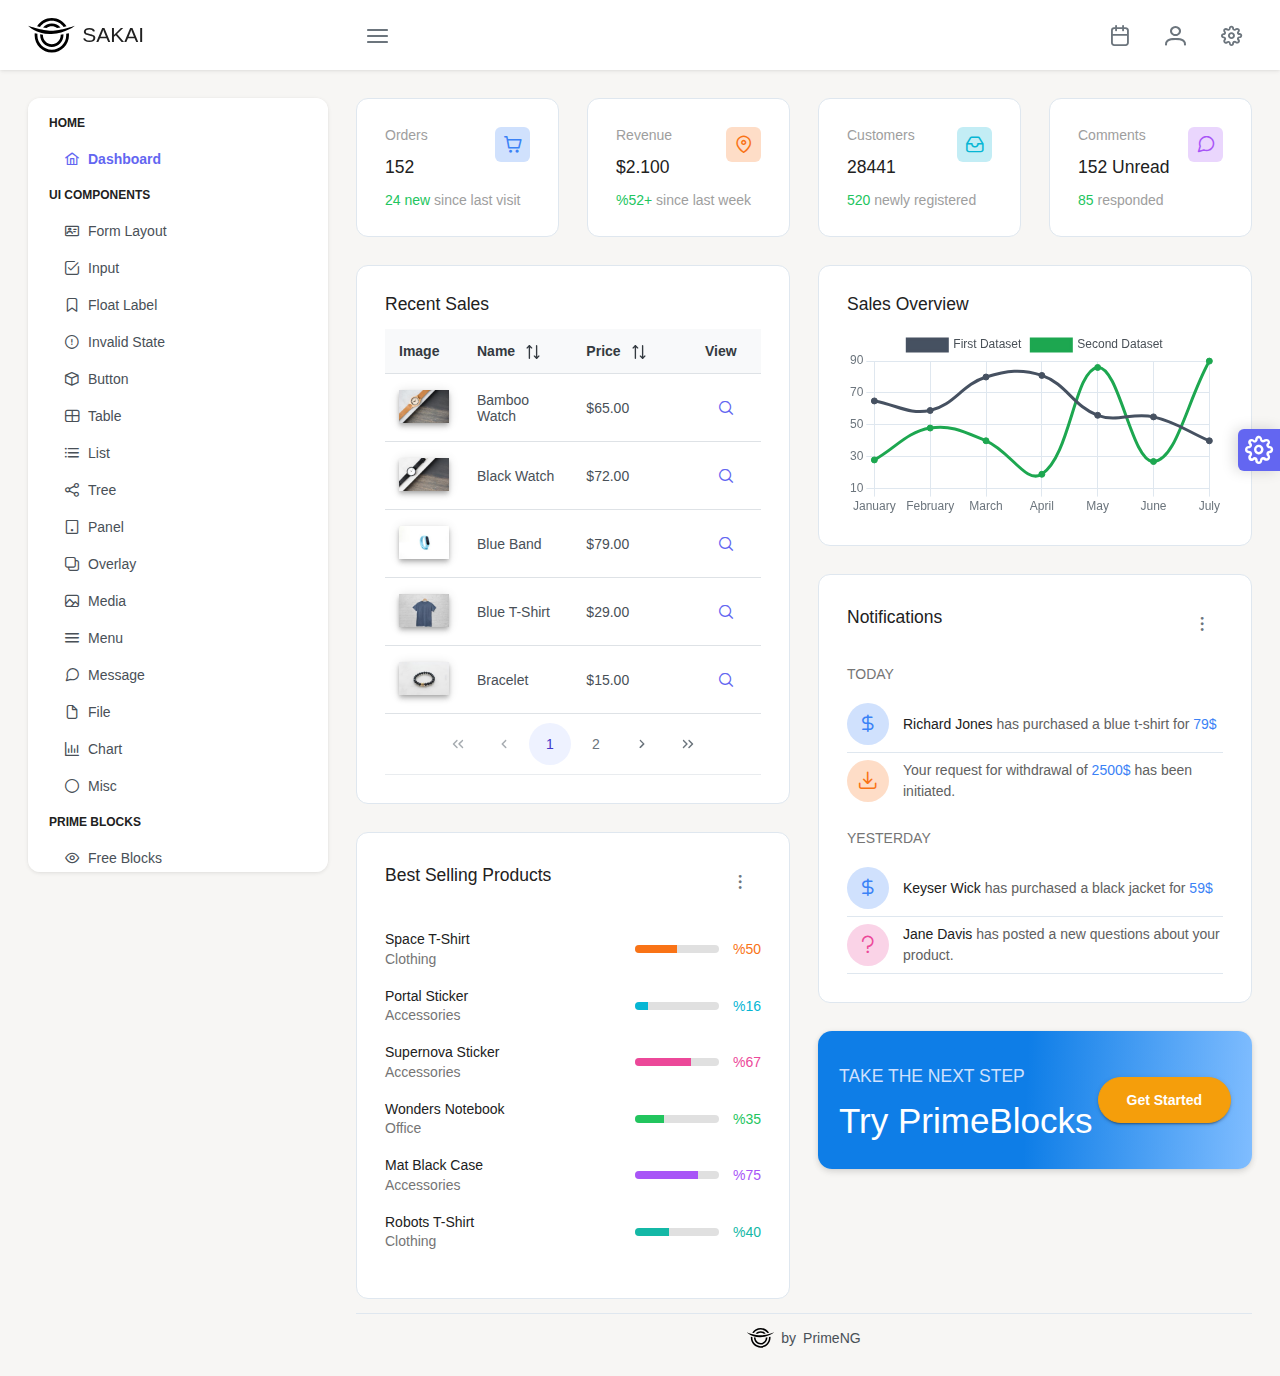
==== commit 9d2ba36e: "v3" ====
--- a/index.html
+++ b/index.html
@@ -12,6 +12,6 @@
 
 <body>
     <app-root></app-root>
-<script src="runtime.e372c3d7fbbca09e.js" type="module"></script><script src="polyfills.e46eaa3db41b9741.js" type="module"></script><script src="scripts.011fbf938f04b525.js" defer></script><script src="main.31691c991685068f.js" type="module"></script></body>
+<script src="runtime.ae47041536f3ec18.js" type="module"></script><script src="polyfills.e46eaa3db41b9741.js" type="module"></script><script src="scripts.011fbf938f04b525.js" defer></script><script src="main.4896955e6a45c4b1.js" type="module"></script></body>
 
 </html>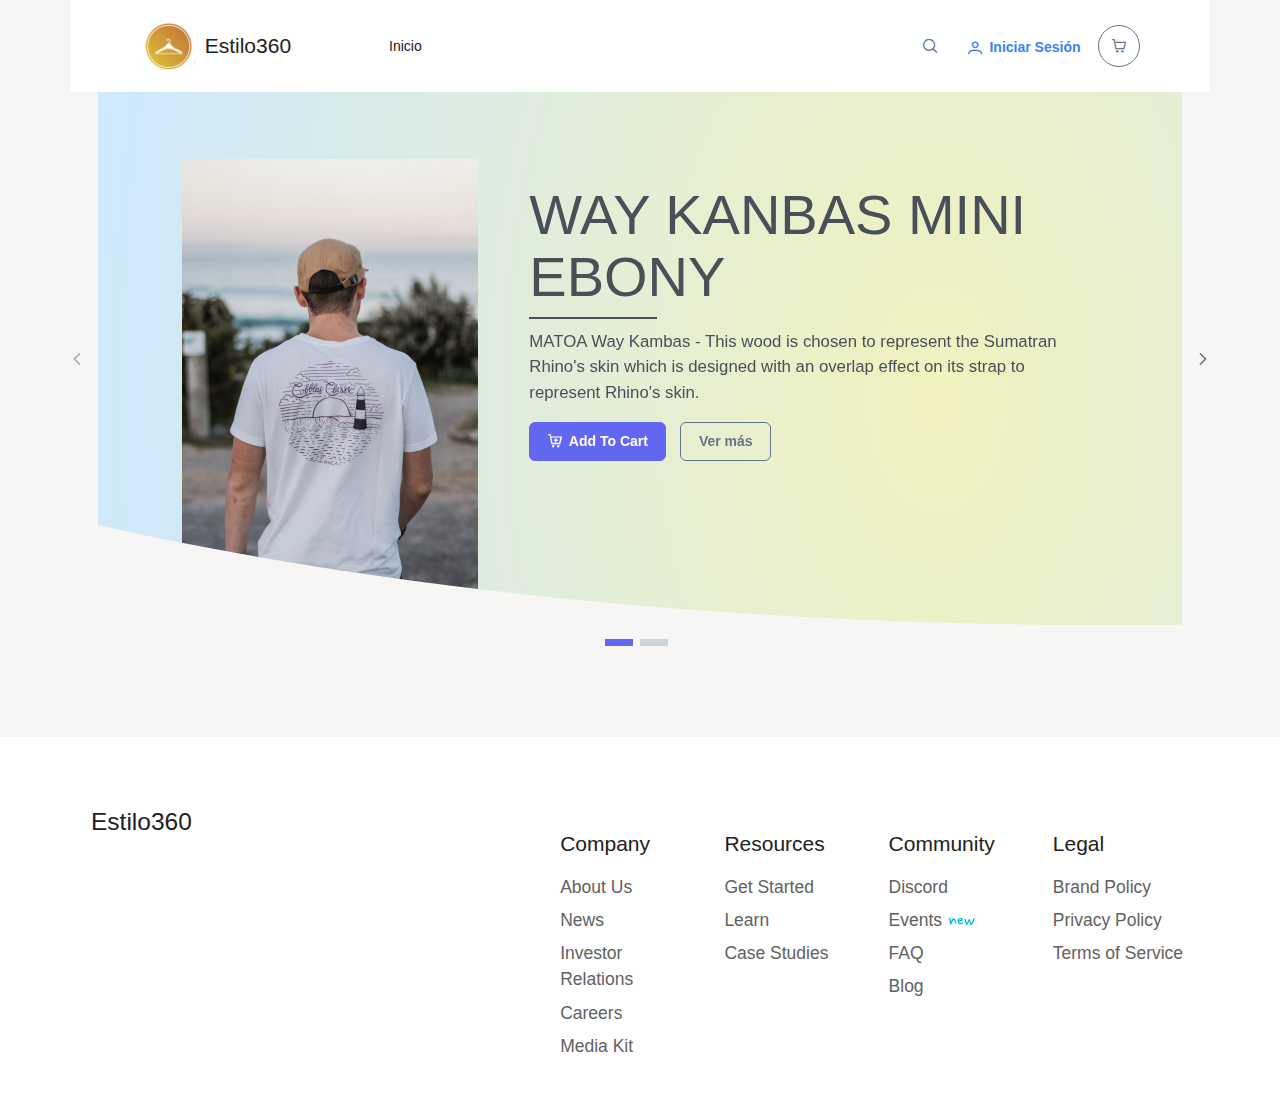
==== commit 1641b11d: "v4" ====
--- a/index.html
+++ b/index.html
@@ -12,6 +12,6 @@
 
 <body>
     <app-root></app-root>
-<script src="runtime.ae47041536f3ec18.js" type="module"></script><script src="polyfills.e46eaa3db41b9741.js" type="module"></script><script src="scripts.011fbf938f04b525.js" defer></script><script src="main.4896955e6a45c4b1.js" type="module"></script></body>
+<script src="runtime.bdfb2d304de14182.js" type="module"></script><script src="polyfills.40af2dfa354dd641.js" type="module"></script><script src="scripts.011fbf938f04b525.js" defer></script><script src="main.5afdf19ab799f010.js" type="module"></script></body>
 
 </html>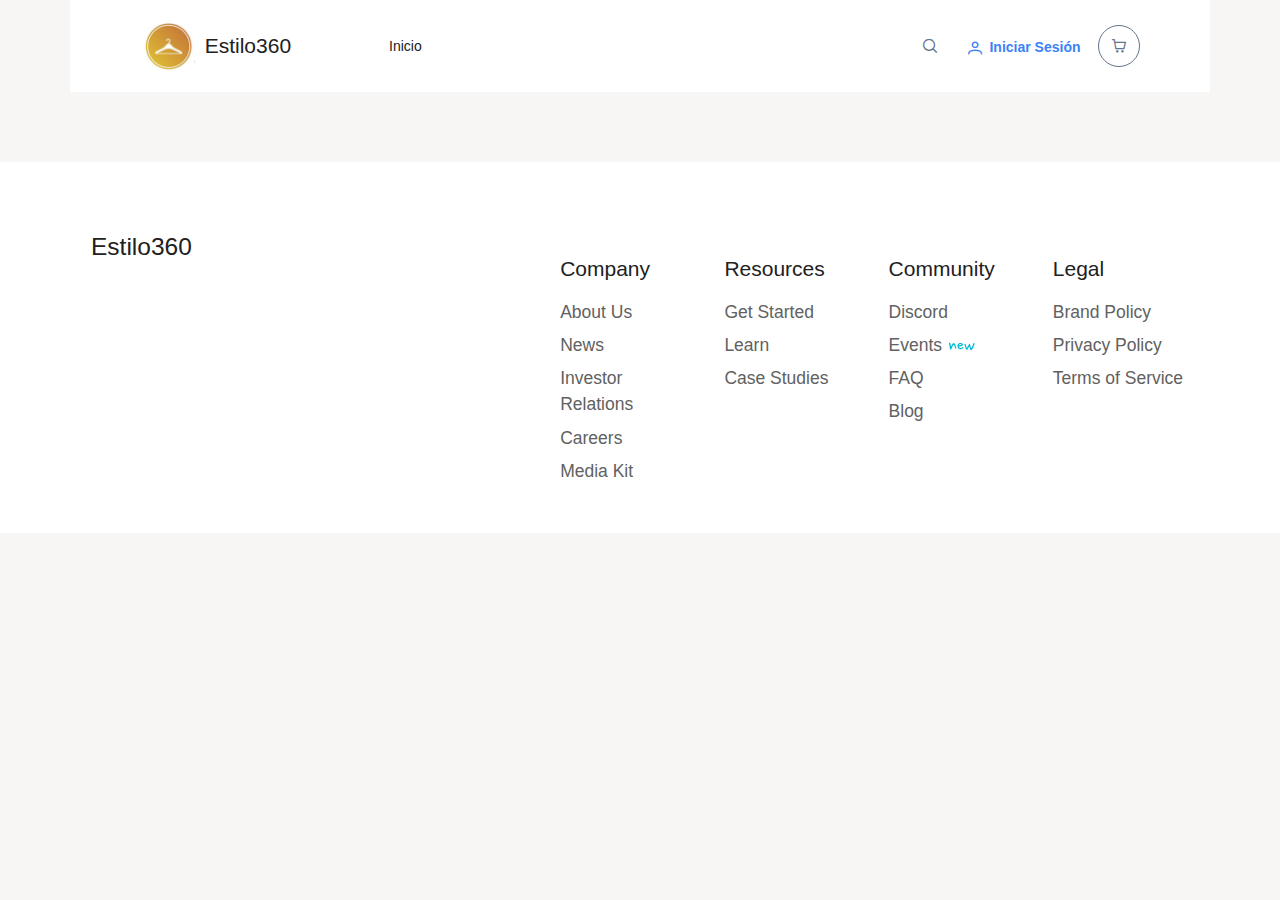
==== commit c3692369: "v6" ====
--- a/index.html
+++ b/index.html
@@ -1,17 +1,15 @@
-<!doctype html>
+<!DOCTYPE html>
 <html lang="en" data-critters-container>
+    <head>
+        <meta charset="utf-8">
+        <title>Estilo360</title>
+        <base href="/">
+        <meta name="viewport" content="width=device-width, initial-scale=1">
+        <link rel="icon" type="image/x-icon" href="assets/layout/images/360_ico.ico">
+        <style>:root{--surface-a:#ffffff;--surface-b:#f8f9fa;--surface-c:#e9ecef;--surface-d:#dee2e6;--surface-e:#ffffff;--surface-f:#ffffff;--text-color:#495057;--text-color-secondary:#6c757d;--primary-color:#6366F1;--primary-color-text:#ffffff;--font-family:-apple-system, BlinkMacSystemFont, Segoe UI, Roboto, Helvetica, Arial, sans-serif, Apple Color Emoji, Segoe UI Emoji, Segoe UI Symbol;--surface-0:#ffffff;--surface-50:#FAFAFA;--surface-100:#F5F5F5;--surface-200:#EEEEEE;--surface-300:#E0E0E0;--surface-400:#BDBDBD;--surface-500:#9E9E9E;--surface-600:#757575;--surface-700:#616161;--surface-800:#424242;--surface-900:#212121;--gray-50:#FAFAFA;--gray-100:#F5F5F5;--gray-200:#EEEEEE;--gray-300:#E0E0E0;--gray-400:#BDBDBD;--gray-500:#9E9E9E;--gray-600:#757575;--gray-700:#616161;--gray-800:#424242;--gray-900:#212121;--content-padding:1.25rem;--inline-spacing:0.5rem;--border-radius:6px;--surface-ground:#eff3f8;--surface-section:#ffffff;--surface-card:#ffffff;--surface-overlay:#ffffff;--surface-border:#dfe7ef;--surface-hover:#f6f9fc;--focus-ring:0 0 0 0.2rem #C7D2FE;--maskbg:rgba(0, 0, 0, 0.4);--highlight-bg:#EEF2FF;--highlight-text-color:#4338CA;color-scheme:light}*{box-sizing:border-box}:root{--blue-50:#f5f9ff;--blue-100:#d0e1fd;--blue-200:#abc9fb;--blue-300:#85b2f9;--blue-400:#609af8;--blue-500:#3b82f6;--blue-600:#326fd1;--blue-700:#295bac;--blue-800:#204887;--blue-900:#183462;--green-50:#f4fcf7;--green-100:#caf1d8;--green-200:#a0e6ba;--green-300:#76db9b;--green-400:#4cd07d;--green-500:#22c55e;--green-600:#1da750;--green-700:#188a42;--green-800:#136c34;--green-900:#0e4f26;--yellow-50:#fefbf3;--yellow-100:#faedc4;--yellow-200:#f6de95;--yellow-300:#f2d066;--yellow-400:#eec137;--yellow-500:#eab308;--yellow-600:#c79807;--yellow-700:#a47d06;--yellow-800:#816204;--yellow-900:#5e4803;--cyan-50:#f3fbfd;--cyan-100:#c3edf5;--cyan-200:#94e0ed;--cyan-300:#65d2e4;--cyan-400:#35c4dc;--cyan-500:#06b6d4;--cyan-600:#059bb4;--cyan-700:#047f94;--cyan-800:#036475;--cyan-900:#024955;--pink-50:#fef6fa;--pink-100:#fad3e7;--pink-200:#f7b0d3;--pink-300:#f38ec0;--pink-400:#f06bac;--pink-500:#ec4899;--pink-600:#c93d82;--pink-700:#a5326b;--pink-800:#822854;--pink-900:#5e1d3d;--indigo-50:#f7f7fe;--indigo-100:#dadafc;--indigo-200:#bcbdf9;--indigo-300:#9ea0f6;--indigo-400:#8183f4;--indigo-500:#6366f1;--indigo-600:#5457cd;--indigo-700:#4547a9;--indigo-800:#363885;--indigo-900:#282960;--teal-50:#f3fbfb;--teal-100:#c7eeea;--teal-200:#9ae0d9;--teal-300:#6dd3c8;--teal-400:#41c5b7;--teal-500:#14b8a6;--teal-600:#119c8d;--teal-700:#0e8174;--teal-800:#0b655b;--teal-900:#084a42;--orange-50:#fff8f3;--orange-100:#feddc7;--orange-200:#fcc39b;--orange-300:#fba86f;--orange-400:#fa8e42;--orange-500:#f97316;--orange-600:#d46213;--orange-700:#ae510f;--orange-800:#893f0c;--orange-900:#642e09;--bluegray-50:#f7f8f9;--bluegray-100:#dadee3;--bluegray-200:#bcc3cd;--bluegray-300:#9fa9b7;--bluegray-400:#818ea1;--bluegray-500:#64748b;--bluegray-600:#556376;--bluegray-700:#465161;--bluegray-800:#37404c;--bluegray-900:#282e38;--purple-50:#fbf7ff;--purple-100:#ead6fd;--purple-200:#dab6fc;--purple-300:#c996fa;--purple-400:#b975f9;--purple-500:#a855f7;--purple-600:#8f48d2;--purple-700:#763cad;--purple-800:#5c2f88;--purple-900:#432263;--red-50:#fff5f5;--red-100:#ffd0ce;--red-200:#ffaca7;--red-300:#ff8780;--red-400:#ff6259;--red-500:#ff3d32;--red-600:#d9342b;--red-700:#b32b23;--red-800:#8c221c;--red-900:#661814;--primary-50:#f7f7fe;--primary-100:#dadafc;--primary-200:#bcbdf9;--primary-300:#9ea0f6;--primary-400:#8183f4;--primary-500:#6366f1;--primary-600:#5457cd;--primary-700:#4547a9;--primary-800:#363885;--primary-900:#282960}</style><link id="theme-css" rel="stylesheet" type="text/css" href="assets/layout/styles/theme/lara-light-indigo/theme.css" media="print" onload="this.media='all'"><noscript><link rel="stylesheet" href="assets/layout/styles/theme/lara-light-indigo/theme.css"></noscript>
+    <style>*{box-sizing:border-box}html{height:100%;font-size:14px}body{font-family:var(--font-family);color:var(--text-color);background-color:var(--surface-ground);margin:0;padding:0;min-height:100%;-webkit-font-smoothing:antialiased;-moz-osx-font-smoothing:grayscale}body{background-color:#f7f6f4}</style><link rel="stylesheet" href="styles.4a73f7ccbc44f4f5.css" media="print" onload="this.media='all'"><noscript><link rel="stylesheet" href="styles.4a73f7ccbc44f4f5.css"></noscript></head>
 
-<head>
-    <meta charset="utf-8">
-    <title>Sakai - PrimeNG</title>
-    <base href="/">
-    <meta name="viewport" content="width=device-width, initial-scale=1">
-    <link rel="icon" type="image/x-icon" href="favicon.ico">
-    <style>:root{--surface-a:#ffffff;--surface-b:#f8f9fa;--surface-c:#e9ecef;--surface-d:#dee2e6;--surface-e:#ffffff;--surface-f:#ffffff;--text-color:#495057;--text-color-secondary:#6c757d;--primary-color:#6366F1;--primary-color-text:#ffffff;--font-family:-apple-system, BlinkMacSystemFont, Segoe UI, Roboto, Helvetica, Arial, sans-serif, Apple Color Emoji, Segoe UI Emoji, Segoe UI Symbol;--surface-0:#ffffff;--surface-50:#FAFAFA;--surface-100:#F5F5F5;--surface-200:#EEEEEE;--surface-300:#E0E0E0;--surface-400:#BDBDBD;--surface-500:#9E9E9E;--surface-600:#757575;--surface-700:#616161;--surface-800:#424242;--surface-900:#212121;--gray-50:#FAFAFA;--gray-100:#F5F5F5;--gray-200:#EEEEEE;--gray-300:#E0E0E0;--gray-400:#BDBDBD;--gray-500:#9E9E9E;--gray-600:#757575;--gray-700:#616161;--gray-800:#424242;--gray-900:#212121;--content-padding:1.25rem;--inline-spacing:0.5rem;--border-radius:6px;--surface-ground:#eff3f8;--surface-section:#ffffff;--surface-card:#ffffff;--surface-overlay:#ffffff;--surface-border:#dfe7ef;--surface-hover:#f6f9fc;--focus-ring:0 0 0 0.2rem #C7D2FE;--maskbg:rgba(0, 0, 0, 0.4);--highlight-bg:#EEF2FF;--highlight-text-color:#4338CA;color-scheme:light}*{box-sizing:border-box}:root{--blue-50:#f5f9ff;--blue-100:#d0e1fd;--blue-200:#abc9fb;--blue-300:#85b2f9;--blue-400:#609af8;--blue-500:#3b82f6;--blue-600:#326fd1;--blue-700:#295bac;--blue-800:#204887;--blue-900:#183462;--green-50:#f4fcf7;--green-100:#caf1d8;--green-200:#a0e6ba;--green-300:#76db9b;--green-400:#4cd07d;--green-500:#22c55e;--green-600:#1da750;--green-700:#188a42;--green-800:#136c34;--green-900:#0e4f26;--yellow-50:#fefbf3;--yellow-100:#faedc4;--yellow-200:#f6de95;--yellow-300:#f2d066;--yellow-400:#eec137;--yellow-500:#eab308;--yellow-600:#c79807;--yellow-700:#a47d06;--yellow-800:#816204;--yellow-900:#5e4803;--cyan-50:#f3fbfd;--cyan-100:#c3edf5;--cyan-200:#94e0ed;--cyan-300:#65d2e4;--cyan-400:#35c4dc;--cyan-500:#06b6d4;--cyan-600:#059bb4;--cyan-700:#047f94;--cyan-800:#036475;--cyan-900:#024955;--pink-50:#fef6fa;--pink-100:#fad3e7;--pink-200:#f7b0d3;--pink-300:#f38ec0;--pink-400:#f06bac;--pink-500:#ec4899;--pink-600:#c93d82;--pink-700:#a5326b;--pink-800:#822854;--pink-900:#5e1d3d;--indigo-50:#f7f7fe;--indigo-100:#dadafc;--indigo-200:#bcbdf9;--indigo-300:#9ea0f6;--indigo-400:#8183f4;--indigo-500:#6366f1;--indigo-600:#5457cd;--indigo-700:#4547a9;--indigo-800:#363885;--indigo-900:#282960;--teal-50:#f3fbfb;--teal-100:#c7eeea;--teal-200:#9ae0d9;--teal-300:#6dd3c8;--teal-400:#41c5b7;--teal-500:#14b8a6;--teal-600:#119c8d;--teal-700:#0e8174;--teal-800:#0b655b;--teal-900:#084a42;--orange-50:#fff8f3;--orange-100:#feddc7;--orange-200:#fcc39b;--orange-300:#fba86f;--orange-400:#fa8e42;--orange-500:#f97316;--orange-600:#d46213;--orange-700:#ae510f;--orange-800:#893f0c;--orange-900:#642e09;--bluegray-50:#f7f8f9;--bluegray-100:#dadee3;--bluegray-200:#bcc3cd;--bluegray-300:#9fa9b7;--bluegray-400:#818ea1;--bluegray-500:#64748b;--bluegray-600:#556376;--bluegray-700:#465161;--bluegray-800:#37404c;--bluegray-900:#282e38;--purple-50:#fbf7ff;--purple-100:#ead6fd;--purple-200:#dab6fc;--purple-300:#c996fa;--purple-400:#b975f9;--purple-500:#a855f7;--purple-600:#8f48d2;--purple-700:#763cad;--purple-800:#5c2f88;--purple-900:#432263;--red-50:#fff5f5;--red-100:#ffd0ce;--red-200:#ffaca7;--red-300:#ff8780;--red-400:#ff6259;--red-500:#ff3d32;--red-600:#d9342b;--red-700:#b32b23;--red-800:#8c221c;--red-900:#661814;--primary-50:#f7f7fe;--primary-100:#dadafc;--primary-200:#bcbdf9;--primary-300:#9ea0f6;--primary-400:#8183f4;--primary-500:#6366f1;--primary-600:#5457cd;--primary-700:#4547a9;--primary-800:#363885;--primary-900:#282960}</style><link id="theme-css" rel="stylesheet" type="text/css" href="assets/layout/styles/theme/lara-light-indigo/theme.css" media="print" onload="this.media='all'"><noscript><link rel="stylesheet" href="assets/layout/styles/theme/lara-light-indigo/theme.css"></noscript>
-<style>*{box-sizing:border-box}html{height:100%;font-size:14px}body{font-family:var(--font-family);color:var(--text-color);background-color:var(--surface-ground);margin:0;padding:0;min-height:100%;-webkit-font-smoothing:antialiased;-moz-osx-font-smoothing:grayscale}body{background-color:#f7f6f4}</style><link rel="stylesheet" href="styles.3f3199d370154656.css" media="print" onload="this.media='all'"><noscript><link rel="stylesheet" href="styles.3f3199d370154656.css"></noscript></head>
-
-<body>
-    <app-root></app-root>
-<script src="runtime.bdfb2d304de14182.js" type="module"></script><script src="polyfills.40af2dfa354dd641.js" type="module"></script><script src="scripts.011fbf938f04b525.js" defer></script><script src="main.5afdf19ab799f010.js" type="module"></script></body>
-
-</html>+    <body>
+        <app-root></app-root>
+    <script src="runtime.c88b373035341403.js" type="module"></script><script src="polyfills.40af2dfa354dd641.js" type="module"></script><script src="scripts.011fbf938f04b525.js" defer></script><script src="main.08fee644fe5c0dc5.js" type="module"></script></body>
+</html>
--- a/styles.4a73f7ccbc44f4f5.css
+++ b/styles.4a73f7ccbc44f4f5.css
@@ -0,0 +1 @@
+.p-component,.p-component *{box-sizing:border-box}.p-hidden{display:none}.p-hidden-space{visibility:hidden}.p-hidden-accessible{border:0;clip:rect(0 0 0 0);height:1px;margin:-1px;overflow:hidden;padding:0;position:absolute;width:1px}.p-hidden-accessible input,.p-hidden-accessible select{transform:scale(0)}.p-reset{margin:0;padding:0;border:0;outline:0;text-decoration:none;font-size:100%;list-style:none}.p-disabled,.p-disabled *{cursor:default!important;pointer-events:none}.p-component-overlay{position:fixed;top:0;left:0;width:100%;height:100%}.p-overflow-hidden{overflow:hidden}.p-unselectable-text{-webkit-user-select:none;user-select:none}.p-scrollbar-measure{width:100px;height:100px;overflow:scroll;position:absolute;top:-9999px}@keyframes p-fadein{0%{opacity:0}to{opacity:1}}input[type=button],input[type=submit],input[type=reset],input[type=file]::-webkit-file-upload-button,button{border-radius:0}.p-link{text-align:left;background-color:transparent;margin:0;padding:0;border:0;cursor:pointer;-webkit-user-select:none;user-select:none}.p-link:disabled{cursor:default}.p-sr-only{border:0;clip:rect(1px,1px,1px,1px);clip-path:inset(50%);height:1px;margin:-1px;overflow:hidden;padding:0;position:absolute;width:1px;word-wrap:normal!important}.p-connected-overlay{opacity:0;transform:scaleY(.8);transition:transform .12s cubic-bezier(0,0,.2,1),opacity .12s cubic-bezier(0,0,.2,1)}.p-connected-overlay-visible{opacity:1;transform:scaleY(1)}.p-connected-overlay-hidden{opacity:0;transform:scaleY(1);transition:opacity .1s linear}.p-toggleable-content.ng-animating{overflow:hidden}.p-icon-wrapper{display:flex}.p-icon{display:inline-block}.p-icon-spin{animation:p-icon-spin 2s infinite linear}@keyframes p-icon-spin{0%{transform:rotate(0)}to{transform:rotate(359deg)}}.p-badge{display:inline-block;border-radius:10px;text-align:center;padding:0 .5rem}.p-overlay-badge{position:relative}.p-overlay-badge .p-badge{position:absolute;top:0;right:0;transform:translate(50%,-50%);transform-origin:100% 0;margin:0}.p-badge-dot{width:.5rem;min-width:.5rem;height:.5rem;border-radius:50%;padding:0}.p-badge-no-gutter{padding:0;border-radius:50%}.p-button{margin:0;display:inline-flex;cursor:pointer;-webkit-user-select:none;user-select:none;align-items:center;vertical-align:bottom;text-align:center;overflow:hidden;position:relative}.p-button-label{flex:1 1 auto}.p-button-icon-right{order:1}.p-button:disabled{cursor:default;pointer-events:none}.p-button-icon-only{justify-content:center}.p-button-icon-only:after{content:"p";visibility:hidden;clip:rect(0 0 0 0);width:0}.p-button-vertical{flex-direction:column}.p-button-icon-bottom{order:2}.p-buttonset .p-button{margin:0}.p-buttonset .p-button:not(:last-child){border-right:0 none}.p-buttonset .p-button:not(:first-of-type):not(:last-of-type){border-radius:0}.p-buttonset .p-button:first-of-type{border-top-right-radius:0;border-bottom-right-radius:0}.p-buttonset .p-button:last-of-type{border-top-left-radius:0;border-bottom-left-radius:0}.p-buttonset .p-button:focus{position:relative;z-index:1}.p-checkbox{display:inline-flex;cursor:pointer;-webkit-user-select:none;user-select:none;vertical-align:bottom;position:relative}.p-checkbox-disabled{cursor:default!important;pointer-events:none}.p-checkbox-box{display:flex;justify-content:center;align-items:center}p-checkbox{display:inline-flex;vertical-align:bottom;align-items:center}.p-checkbox-label{line-height:1}.p-colorpicker-panel .p-colorpicker-color{background:transparent url(color.dae87a04d07ca92b.png) no-repeat left top}.p-colorpicker-panel .p-colorpicker-hue{background:transparent url(hue.8b1818380241e6ac.png) no-repeat left top}.p-inputtext{margin:0}.p-fluid .p-inputtext{width:100%}.p-inputgroup{display:flex;align-items:stretch;width:100%}.p-inputgroup-addon{display:flex;align-items:center;justify-content:center}.p-inputgroup .p-float-label{display:flex;align-items:stretch;width:100%}.p-inputgroup .p-inputtext,.p-fluid .p-inputgroup .p-inputtext,.p-inputgroup .p-inputwrapper,.p-inputgroup .p-inputwrapper>.p-component{flex:1 1 auto;width:1%}.p-float-label{display:block;position:relative}.p-float-label label{position:absolute;pointer-events:none;top:50%;margin-top:-.5rem;transition-property:all;transition-timing-function:ease;line-height:1}.p-float-label textarea~label{top:1rem}.p-float-label input:focus~label,.p-float-label input.p-filled~label,.p-float-label textarea:focus~label,.p-float-label textarea.p-filled~label,.p-float-label .p-inputwrapper-focus~label,.p-float-label .p-inputwrapper-filled~label{top:-.75rem;font-size:12px}.p-float-label .input:-webkit-autofill~label{top:-20px;font-size:12px}.p-float-label .p-placeholder,.p-float-label input::placeholder,.p-float-label .p-inputtext::placeholder{opacity:0;transition-property:all;transition-timing-function:ease}.p-float-label .p-focus .p-placeholder,.p-float-label input:focus::placeholder,.p-float-label .p-inputtext:focus::placeholder{opacity:1;transition-property:all;transition-timing-function:ease}.p-input-icon-left,.p-input-icon-right{position:relative;display:inline-block}.p-input-icon-left>i,.p-input-icon-left>.p-icon-wrapper,.p-input-icon-right>i,.p-input-icon-right>.p-icon-wrapper{position:absolute;top:50%;margin-top:-.5rem}.p-fluid .p-input-icon-left,.p-fluid .p-input-icon-right{display:block;width:100%}.p-inputtextarea-resizable{overflow:hidden;resize:none}.p-fluid .p-inputtextarea{width:100%}.p-password{position:relative;display:inline-flex}.p-password-panel{position:absolute;top:0;left:0}.p-password .p-password-panel{min-width:100%}.p-password-meter{height:10px}.p-password-strength{height:100%;width:0;transition:width 1s ease-in-out}.p-fluid .p-password{display:flex}.p-password-input::-ms-reveal,.p-password-input::-ms-clear{display:none}.p-password-clear-icon{position:absolute;top:50%;margin-top:-.5rem;cursor:pointer}.p-password-clearable{position:relative}.p-radiobutton{display:inline-flex;cursor:pointer;-webkit-user-select:none;user-select:none;vertical-align:bottom;position:relative}.p-radiobutton-box{display:flex;justify-content:center;align-items:center}.p-radiobutton-icon{backface-visibility:hidden;transform:translateZ(0) scale(.1);border-radius:50%;visibility:hidden}.p-radiobutton-box.p-highlight .p-radiobutton-icon{transform:translateZ(0) scale(1);visibility:visible}p-radiobutton{display:inline-flex;vertical-align:bottom;align-items:center}.p-radiobutton-label{line-height:1}.p-ripple{overflow:hidden;position:relative}.p-ink{display:block;position:absolute;background:rgba(255,255,255,.5);border-radius:100%;transform:scale(0)}.p-ink-active{animation:ripple .4s linear}.p-ripple-disabled .p-ink{display:none!important}@keyframes ripple{to{opacity:0;transform:scale(2.5)}}.p-tooltip{position:absolute;display:none;padding:.25em .5rem;max-width:12.5rem}.p-tooltip.p-tooltip-right,.p-tooltip.p-tooltip-left{padding:0 .25rem}.p-tooltip.p-tooltip-top,.p-tooltip.p-tooltip-bottom{padding:.25em 0}.p-tooltip .p-tooltip-text{white-space:pre-line;word-break:break-word}.p-tooltip-arrow{position:absolute;width:0;height:0;border-color:transparent;border-style:solid}.p-tooltip-right .p-tooltip-arrow{top:50%;left:0;margin-top:-.25rem;border-width:.25em .25em .25em 0}.p-tooltip-left .p-tooltip-arrow{top:50%;right:0;margin-top:-.25rem;border-width:.25em 0 .25em .25rem}.p-tooltip.p-tooltip-top{padding:.25em 0}.p-tooltip-top .p-tooltip-arrow{bottom:0;left:50%;margin-left:-.25rem;border-width:.25em .25em 0}.p-tooltip-bottom .p-tooltip-arrow{top:0;left:50%;margin-left:-.25rem;border-width:0 .25em .25rem}@font-face{font-family:primeicons;font-display:block;src:url(primeicons.ffecb2549ad1765a.eot);src:url(primeicons.ffecb2549ad1765a.eot?#iefix) format("embedded-opentype"),url(primeicons.ba3f916dfb64be8c.woff2) format("woff2"),url(primeicons.f8b9e8a4e401b603.woff) format("woff"),url(primeicons.0112589c5695a9ed.ttf) format("truetype"),url(primeicons.943ab24c43224d29.svg?#primeicons) format("svg");font-weight:400;font-style:normal}.pi{font-family:primeicons;speak:none;font-style:normal;font-weight:400;font-variant:normal;text-transform:none;line-height:1;display:inline-block;-webkit-font-smoothing:antialiased;-moz-osx-font-smoothing:grayscale}.pi:before{--webkit-backface-visibility:hidden;backface-visibility:hidden}.pi-fw{width:1.28571429em;text-align:center}.pi-spin{animation:fa-spin 2s infinite linear}@keyframes fa-spin{0%{transform:rotate(0)}to{transform:rotate(359deg)}}.pi-eraser:before{content:"\ea04"}.pi-stopwatch:before{content:"\ea01"}.pi-verified:before{content:"\ea02"}.pi-delete-left:before{content:"\ea03"}.pi-hourglass:before{content:"\e9fe"}.pi-truck:before{content:"\ea00"}.pi-wrench:before{content:"\e9ff"}.pi-microphone:before{content:"\e9fa"}.pi-megaphone:before{content:"\e9fb"}.pi-arrow-right-arrow-left:before{content:"\e9fc"}.pi-bitcoin:before{content:"\e9fd"}.pi-file-edit:before{content:"\e9f6"}.pi-language:before{content:"\e9f7"}.pi-file-export:before{content:"\e9f8"}.pi-file-import:before{content:"\e9f9"}.pi-file-word:before{content:"\e9f1"}.pi-gift:before{content:"\e9f2"}.pi-cart-plus:before{content:"\e9f3"}.pi-thumbs-down-fill:before{content:"\e9f4"}.pi-thumbs-up-fill:before{content:"\e9f5"}.pi-arrows-alt:before{content:"\e9f0"}.pi-calculator:before{content:"\e9ef"}.pi-sort-alt-slash:before{content:"\e9ee"}.pi-arrows-h:before{content:"\e9ec"}.pi-arrows-v:before{content:"\e9ed"}.pi-pound:before{content:"\e9eb"}.pi-prime:before{content:"\e9ea"}.pi-chart-pie:before{content:"\e9e9"}.pi-reddit:before{content:"\e9e8"}.pi-code:before{content:"\e9e7"}.pi-sync:before{content:"\e9e6"}.pi-shopping-bag:before{content:"\e9e5"}.pi-server:before{content:"\e9e4"}.pi-database:before{content:"\e9e3"}.pi-hashtag:before{content:"\e9e2"}.pi-bookmark-fill:before{content:"\e9df"}.pi-filter-fill:before{content:"\e9e0"}.pi-heart-fill:before{content:"\e9e1"}.pi-flag-fill:before{content:"\e9de"}.pi-circle:before{content:"\e9dc"}.pi-circle-fill:before{content:"\e9dd"}.pi-bolt:before{content:"\e9db"}.pi-history:before{content:"\e9da"}.pi-box:before{content:"\e9d9"}.pi-at:before{content:"\e9d8"}.pi-arrow-up-right:before{content:"\e9d4"}.pi-arrow-up-left:before{content:"\e9d5"}.pi-arrow-down-left:before{content:"\e9d6"}.pi-arrow-down-right:before{content:"\e9d7"}.pi-telegram:before{content:"\e9d3"}.pi-stop-circle:before{content:"\e9d2"}.pi-stop:before{content:"\e9d1"}.pi-whatsapp:before{content:"\e9d0"}.pi-building:before{content:"\e9cf"}.pi-qrcode:before{content:"\e9ce"}.pi-car:before{content:"\e9cd"}.pi-instagram:before{content:"\e9cc"}.pi-linkedin:before{content:"\e9cb"}.pi-send:before{content:"\e9ca"}.pi-slack:before{content:"\e9c9"}.pi-sun:before{content:"\e9c8"}.pi-moon:before{content:"\e9c7"}.pi-vimeo:before{content:"\e9c6"}.pi-youtube:before{content:"\e9c5"}.pi-flag:before{content:"\e9c4"}.pi-wallet:before{content:"\e9c3"}.pi-map:before{content:"\e9c2"}.pi-link:before{content:"\e9c1"}.pi-credit-card:before{content:"\e9bf"}.pi-discord:before{content:"\e9c0"}.pi-percentage:before{content:"\e9be"}.pi-euro:before{content:"\e9bd"}.pi-book:before{content:"\e9ba"}.pi-shield:before{content:"\e9b9"}.pi-paypal:before{content:"\e9bb"}.pi-amazon:before{content:"\e9bc"}.pi-phone:before{content:"\e9b8"}.pi-filter-slash:before{content:"\e9b7"}.pi-facebook:before{content:"\e9b4"}.pi-github:before{content:"\e9b5"}.pi-twitter:before{content:"\e9b6"}.pi-step-backward-alt:before{content:"\e9ac"}.pi-step-forward-alt:before{content:"\e9ad"}.pi-forward:before{content:"\e9ae"}.pi-backward:before{content:"\e9af"}.pi-fast-backward:before{content:"\e9b0"}.pi-fast-forward:before{content:"\e9b1"}.pi-pause:before{content:"\e9b2"}.pi-play:before{content:"\e9b3"}.pi-compass:before{content:"\e9ab"}.pi-id-card:before{content:"\e9aa"}.pi-ticket:before{content:"\e9a9"}.pi-file-o:before{content:"\e9a8"}.pi-reply:before{content:"\e9a7"}.pi-directions-alt:before{content:"\e9a5"}.pi-directions:before{content:"\e9a6"}.pi-thumbs-up:before{content:"\e9a3"}.pi-thumbs-down:before{content:"\e9a4"}.pi-sort-numeric-down-alt:before{content:"\e996"}.pi-sort-numeric-up-alt:before{content:"\e997"}.pi-sort-alpha-down-alt:before{content:"\e998"}.pi-sort-alpha-up-alt:before{content:"\e999"}.pi-sort-numeric-down:before{content:"\e99a"}.pi-sort-numeric-up:before{content:"\e99b"}.pi-sort-alpha-down:before{content:"\e99c"}.pi-sort-alpha-up:before{content:"\e99d"}.pi-sort-alt:before{content:"\e99e"}.pi-sort-amount-up:before{content:"\e99f"}.pi-sort-amount-down:before{content:"\e9a0"}.pi-sort-amount-down-alt:before{content:"\e9a1"}.pi-sort-amount-up-alt:before{content:"\e9a2"}.pi-palette:before{content:"\e995"}.pi-undo:before{content:"\e994"}.pi-desktop:before{content:"\e993"}.pi-sliders-v:before{content:"\e991"}.pi-sliders-h:before{content:"\e992"}.pi-search-plus:before{content:"\e98f"}.pi-search-minus:before{content:"\e990"}.pi-file-excel:before{content:"\e98e"}.pi-file-pdf:before{content:"\e98d"}.pi-check-square:before{content:"\e98c"}.pi-chart-line:before{content:"\e98b"}.pi-user-edit:before{content:"\e98a"}.pi-exclamation-circle:before{content:"\e989"}.pi-android:before{content:"\e985"}.pi-google:before{content:"\e986"}.pi-apple:before{content:"\e987"}.pi-microsoft:before{content:"\e988"}.pi-heart:before{content:"\e984"}.pi-mobile:before{content:"\e982"}.pi-tablet:before{content:"\e983"}.pi-key:before{content:"\e981"}.pi-shopping-cart:before{content:"\e980"}.pi-comments:before{content:"\e97e"}.pi-comment:before{content:"\e97f"}.pi-briefcase:before{content:"\e97d"}.pi-bell:before{content:"\e97c"}.pi-paperclip:before{content:"\e97b"}.pi-share-alt:before{content:"\e97a"}.pi-envelope:before{content:"\e979"}.pi-volume-down:before{content:"\e976"}.pi-volume-up:before{content:"\e977"}.pi-volume-off:before{content:"\e978"}.pi-eject:before{content:"\e975"}.pi-money-bill:before{content:"\e974"}.pi-images:before{content:"\e973"}.pi-image:before{content:"\e972"}.pi-sign-in:before{content:"\e970"}.pi-sign-out:before{content:"\e971"}.pi-wifi:before{content:"\e96f"}.pi-sitemap:before{content:"\e96e"}.pi-chart-bar:before{content:"\e96d"}.pi-camera:before{content:"\e96c"}.pi-dollar:before{content:"\e96b"}.pi-lock-open:before{content:"\e96a"}.pi-table:before{content:"\e969"}.pi-map-marker:before{content:"\e968"}.pi-list:before{content:"\e967"}.pi-eye-slash:before{content:"\e965"}.pi-eye:before{content:"\e966"}.pi-folder-open:before{content:"\e964"}.pi-folder:before{content:"\e963"}.pi-video:before{content:"\e962"}.pi-inbox:before{content:"\e961"}.pi-lock:before{content:"\e95f"}.pi-unlock:before{content:"\e960"}.pi-tags:before{content:"\e95d"}.pi-tag:before{content:"\e95e"}.pi-power-off:before{content:"\e95c"}.pi-save:before{content:"\e95b"}.pi-question-circle:before{content:"\e959"}.pi-question:before{content:"\e95a"}.pi-copy:before{content:"\e957"}.pi-file:before{content:"\e958"}.pi-clone:before{content:"\e955"}.pi-calendar-times:before{content:"\e952"}.pi-calendar-minus:before{content:"\e953"}.pi-calendar-plus:before{content:"\e954"}.pi-ellipsis-v:before{content:"\e950"}.pi-ellipsis-h:before{content:"\e951"}.pi-bookmark:before{content:"\e94e"}.pi-globe:before{content:"\e94f"}.pi-replay:before{content:"\e94d"}.pi-filter:before{content:"\e94c"}.pi-print:before{content:"\e94b"}.pi-align-right:before{content:"\e946"}.pi-align-left:before{content:"\e947"}.pi-align-center:before{content:"\e948"}.pi-align-justify:before{content:"\e949"}.pi-cog:before{content:"\e94a"}.pi-cloud-download:before{content:"\e943"}.pi-cloud-upload:before{content:"\e944"}.pi-cloud:before{content:"\e945"}.pi-pencil:before{content:"\e942"}.pi-users:before{content:"\e941"}.pi-clock:before{content:"\e940"}.pi-user-minus:before{content:"\e93e"}.pi-user-plus:before{content:"\e93f"}.pi-trash:before{content:"\e93d"}.pi-external-link:before{content:"\e93c"}.pi-window-maximize:before{content:"\e93b"}.pi-window-minimize:before{content:"\e93a"}.pi-refresh:before{content:"\e938"}.pi-user:before{content:"\e939"}.pi-exclamation-triangle:before{content:"\e922"}.pi-calendar:before{content:"\e927"}.pi-chevron-circle-left:before{content:"\e928"}.pi-chevron-circle-down:before{content:"\e929"}.pi-chevron-circle-right:before{content:"\e92a"}.pi-chevron-circle-up:before{content:"\e92b"}.pi-angle-double-down:before{content:"\e92c"}.pi-angle-double-left:before{content:"\e92d"}.pi-angle-double-right:before{content:"\e92e"}.pi-angle-double-up:before{content:"\e92f"}.pi-angle-down:before{content:"\e930"}.pi-angle-left:before{content:"\e931"}.pi-angle-right:before{content:"\e932"}.pi-angle-up:before{content:"\e933"}.pi-upload:before{content:"\e934"}.pi-download:before{content:"\e956"}.pi-ban:before{content:"\e935"}.pi-star-fill:before{content:"\e936"}.pi-star:before{content:"\e937"}.pi-chevron-left:before{content:"\e900"}.pi-chevron-right:before{content:"\e901"}.pi-chevron-down:before{content:"\e902"}.pi-chevron-up:before{content:"\e903"}.pi-caret-left:before{content:"\e904"}.pi-caret-right:before{content:"\e905"}.pi-caret-down:before{content:"\e906"}.pi-caret-up:before{content:"\e907"}.pi-search:before{content:"\e908"}.pi-check:before{content:"\e909"}.pi-check-circle:before{content:"\e90a"}.pi-times:before{content:"\e90b"}.pi-times-circle:before{content:"\e90c"}.pi-plus:before{content:"\e90d"}.pi-plus-circle:before{content:"\e90e"}.pi-minus:before{content:"\e90f"}.pi-minus-circle:before{content:"\e910"}.pi-circle-on:before{content:"\e911"}.pi-circle-off:before{content:"\e912"}.pi-sort-down:before{content:"\e913"}.pi-sort-up:before{content:"\e914"}.pi-sort:before{content:"\e915"}.pi-step-backward:before{content:"\e916"}.pi-step-forward:before{content:"\e917"}.pi-th-large:before{content:"\e918"}.pi-arrow-down:before{content:"\e919"}.pi-arrow-left:before{content:"\e91a"}.pi-arrow-right:before{content:"\e91b"}.pi-arrow-up:before{content:"\e91c"}.pi-bars:before{content:"\e91d"}.pi-arrow-circle-down:before{content:"\e91e"}.pi-arrow-circle-left:before{content:"\e91f"}.pi-arrow-circle-right:before{content:"\e920"}.pi-arrow-circle-up:before{content:"\e921"}.pi-info:before{content:"\e923"}.pi-info-circle:before{content:"\e924"}.pi-home:before{content:"\e925"}.pi-spinner:before{content:"\e926"}span.flag{width:44px;height:30px;display:inline-block}img.flag{width:30px}.flag{background:url(flags_responsive.2aca9e17ea53881b.png) no-repeat;background-size:100%;vertical-align:middle}.flag-ad{background-position:0 .413223%}.flag-ae{background-position:0 .826446%}.flag-af{background-position:0 1.239669%}.flag-ag{background-position:0 1.652893%}.flag-ai{background-position:0 2.066116%}.flag-al{background-position:0 2.479339%}.flag-am{background-position:0 2.892562%}.flag-an{background-position:0 3.305785%}.flag-ao{background-position:0 3.719008%}.flag-aq{background-position:0 4.132231%}.flag-ar{background-position:0 4.545455%}.flag-as{background-position:0 4.958678%}.flag-at{background-position:0 5.371901%}.flag-au{background-position:0 5.785124%}.flag-aw{background-position:0 6.198347%}.flag-az{background-position:0 6.61157%}.flag-ba{background-position:0 7.024793%}.flag-bb{background-position:0 7.438017%}.flag-bd{background-position:0 7.85124%}.flag-be{background-position:0 8.264463%}.flag-bf{background-position:0 8.677686%}.flag-bg{background-position:0 9.090909%}.flag-bh{background-position:0 9.504132%}.flag-bi{background-position:0 9.917355%}.flag-bj{background-position:0 10.330579%}.flag-bm{background-position:0 10.743802%}.flag-bn{background-position:0 11.157025%}.flag-bo{background-position:0 11.570248%}.flag-br{background-position:0 11.983471%}.flag-bs{background-position:0 12.396694%}.flag-bt{background-position:0 12.809917%}.flag-bv{background-position:0 13.22314%}.flag-bw{background-position:0 13.636364%}.flag-by{background-position:0 14.049587%}.flag-bz{background-position:0 14.46281%}.flag-ca{background-position:0 14.876033%}.flag-cc{background-position:0 15.289256%}.flag-cd{background-position:0 15.702479%}.flag-cf{background-position:0 16.115702%}.flag-cg{background-position:0 16.528926%}.flag-ch{background-position:0 16.942149%}.flag-ci{background-position:0 17.355372%}.flag-ck{background-position:0 17.768595%}.flag-cl{background-position:0 18.181818%}.flag-cm{background-position:0 18.595041%}.flag-cn{background-position:0 19.008264%}.flag-co{background-position:0 19.421488%}.flag-cr{background-position:0 19.834711%}.flag-cu{background-position:0 20.247934%}.flag-cv{background-position:0 20.661157%}.flag-cx{background-position:0 21.07438%}.flag-cy{background-position:0 21.487603%}.flag-cz{background-position:0 21.900826%}.flag-de{background-position:0 22.31405%}.flag-dj{background-position:0 22.727273%}.flag-dk{background-position:0 23.140496%}.flag-dm{background-position:0 23.553719%}.flag-do{background-position:0 23.966942%}.flag-dz{background-position:0 24.380165%}.flag-ec{background-position:0 24.793388%}.flag-ee{background-position:0 25.206612%}.flag-eg{background-position:0 25.619835%}.flag-eh{background-position:0 26.033058%}.flag-er{background-position:0 26.446281%}.flag-es{background-position:0 26.859504%}.flag-et{background-position:0 27.272727%}.flag-fi{background-position:0 27.68595%}.flag-fj{background-position:0 28.099174%}.flag-fk{background-position:0 28.512397%}.flag-fm{background-position:0 28.92562%}.flag-fo{background-position:0 29.338843%}.flag-fr{background-position:0 29.752066%}.flag-ga{background-position:0 30.165289%}.flag-gd{background-position:0 30.578512%}.flag-ge{background-position:0 30.991736%}.flag-gf{background-position:0 31.404959%}.flag-gh{background-position:0 31.818182%}.flag-gi{background-position:0 32.231405%}.flag-gl{background-position:0 32.644628%}.flag-gm{background-position:0 33.057851%}.flag-gn{background-position:0 33.471074%}.flag-gp{background-position:0 33.884298%}.flag-gq{background-position:0 34.297521%}.flag-gr{background-position:0 34.710744%}.flag-gs{background-position:0 35.123967%}.flag-gt{background-position:0 35.53719%}.flag-gu{background-position:0 35.950413%}.flag-gw{background-position:0 36.363636%}.flag-gy{background-position:0 36.77686%}.flag-hk{background-position:0 37.190083%}.flag-hm{background-position:0 37.603306%}.flag-hn{background-position:0 38.016529%}.flag-hr{background-position:0 38.429752%}.flag-ht{background-position:0 38.842975%}.flag-hu{background-position:0 39.256198%}.flag-id{background-position:0 39.669421%}.flag-ie{background-position:0 40.082645%}.flag-il{background-position:0 40.495868%}.flag-in{background-position:0 40.909091%}.flag-io{background-position:0 41.322314%}.flag-iq{background-position:0 41.735537%}.flag-ir{background-position:0 42.14876%}.flag-is{background-position:0 42.561983%}.flag-it{background-position:0 42.975207%}.flag-jm{background-position:0 43.38843%}.flag-jo{background-position:0 43.801653%}.flag-jp{background-position:0 44.214876%}.flag-ke{background-position:0 44.628099%}.flag-kg{background-position:0 45.041322%}.flag-kh{background-position:0 45.454545%}.flag-ki{background-position:0 45.867769%}.flag-km{background-position:0 46.280992%}.flag-kn{background-position:0 46.694215%}.flag-kp{background-position:0 47.107438%}.flag-kr{background-position:0 47.520661%}.flag-kw{background-position:0 47.933884%}.flag-ky{background-position:0 48.347107%}.flag-kz{background-position:0 48.760331%}.flag-la{background-position:0 49.173554%}.flag-lb{background-position:0 49.586777%}.flag-lc{background-position:0 50%}.flag-li{background-position:0 50.413223%}.flag-lk{background-position:0 50.826446%}.flag-lr{background-position:0 51.239669%}.flag-ls{background-position:0 51.652893%}.flag-lt{background-position:0 52.066116%}.flag-lu{background-position:0 52.479339%}.flag-lv{background-position:0 52.892562%}.flag-ly{background-position:0 53.305785%}.flag-ma{background-position:0 53.719008%}.flag-mc{background-position:0 54.132231%}.flag-md{background-position:0 54.545455%}.flag-me{background-position:0 54.958678%}.flag-mg{background-position:0 55.371901%}.flag-mh{background-position:0 55.785124%}.flag-mk{background-position:0 56.198347%}.flag-ml{background-position:0 56.61157%}.flag-mm{background-position:0 57.024793%}.flag-mn{background-position:0 57.438017%}.flag-mo{background-position:0 57.85124%}.flag-mp{background-position:0 58.264463%}.flag-mq{background-position:0 58.677686%}.flag-mr{background-position:0 59.090909%}.flag-ms{background-position:0 59.504132%}.flag-mt{background-position:0 59.917355%}.flag-mu{background-position:0 60.330579%}.flag-mv{background-position:0 60.743802%}.flag-mw{background-position:0 61.157025%}.flag-mx{background-position:0 61.570248%}.flag-my{background-position:0 61.983471%}.flag-mz{background-position:0 62.396694%}.flag-na{background-position:0 62.809917%}.flag-nc{background-position:0 63.22314%}.flag-ne{background-position:0 63.636364%}.flag-nf{background-position:0 64.049587%}.flag-ng{background-position:0 64.46281%}.flag-ni{background-position:0 64.876033%}.flag-nl{background-position:0 65.289256%}.flag-no{background-position:0 65.702479%}.flag-np{background-position:0 66.115702%}.flag-nr{background-position:0 66.528926%}.flag-nu{background-position:0 66.942149%}.flag-nz{background-position:0 67.355372%}.flag-om{background-position:0 67.768595%}.flag-pa{background-position:0 68.181818%}.flag-pe{background-position:0 68.595041%}.flag-pf{background-position:0 69.008264%}.flag-pg{background-position:0 69.421488%}.flag-ph{background-position:0 69.834711%}.flag-pk{background-position:0 70.247934%}.flag-pl{background-position:0 70.661157%}.flag-pm{background-position:0 71.07438%}.flag-pn{background-position:0 71.487603%}.flag-pr{background-position:0 71.900826%}.flag-pt{background-position:0 72.31405%}.flag-pw{background-position:0 72.727273%}.flag-py{background-position:0 73.140496%}.flag-qa{background-position:0 73.553719%}.flag-re{background-position:0 73.966942%}.flag-ro{background-position:0 74.380165%}.flag-rs{background-position:0 74.793388%}.flag-ru{background-position:0 75.206612%}.flag-rw{background-position:0 75.619835%}.flag-sa{background-position:0 76.033058%}.flag-sb{background-position:0 76.446281%}.flag-sc{background-position:0 76.859504%}.flag-sd{background-position:0 77.272727%}.flag-se{background-position:0 77.68595%}.flag-sg{background-position:0 78.099174%}.flag-sh{background-position:0 78.512397%}.flag-si{background-position:0 78.92562%}.flag-sj{background-position:0 79.338843%}.flag-sk{background-position:0 79.752066%}.flag-sl{background-position:0 80.165289%}.flag-sm{background-position:0 80.578512%}.flag-sn{background-position:0 80.991736%}.flag-so{background-position:0 81.404959%}.flag-sr{background-position:0 81.818182%}.flag-ss{background-position:0 82.231405%}.flag-st{background-position:0 82.644628%}.flag-sv{background-position:0 83.057851%}.flag-sy{background-position:0 83.471074%}.flag-sz{background-position:0 83.884298%}.flag-tc{background-position:0 84.297521%}.flag-td{background-position:0 84.710744%}.flag-tf{background-position:0 85.123967%}.flag-tg{background-position:0 85.53719%}.flag-th{background-position:0 85.950413%}.flag-tj{background-position:0 86.363636%}.flag-tk{background-position:0 86.77686%}.flag-tl{background-position:0 87.190083%}.flag-tm{background-position:0 87.603306%}.flag-tn{background-position:0 88.016529%}.flag-to{background-position:0 88.429752%}.flag-tp{background-position:0 88.842975%}.flag-tr{background-position:0 89.256198%}.flag-tt{background-position:0 89.669421%}.flag-tv{background-position:0 90.082645%}.flag-tw{background-position:0 90.495868%}.flag-ty{background-position:0 90.909091%}.flag-tz{background-position:0 91.322314%}.flag-ua{background-position:0 91.735537%}.flag-ug{background-position:0 92.14876%}.flag-gb,.flag-uk{background-position:0 92.561983%}.flag-um{background-position:0 92.975207%}.flag-us{background-position:0 93.38843%}.flag-uy{background-position:0 93.801653%}.flag-uz{background-position:0 94.214876%}.flag-va{background-position:0 94.628099%}.flag-vc{background-position:0 95.041322%}.flag-ve{background-position:0 95.454545%}.flag-vg{background-position:0 95.867769%}.flag-vi{background-position:0 96.280992%}.flag-vn{background-position:0 96.694215%}.flag-vu{background-position:0 97.107438%}.flag-wf{background-position:0 97.520661%}.flag-ws{background-position:0 97.933884%}.flag-ye{background-position:0 98.347107%}.flag-za{background-position:0 98.760331%}.flag-zm{background-position:0 99.173554%}.flag-zr{background-position:0 99.586777%}.flag-zw{background-position:0 100%}.preloader{position:fixed;z-index:999999;background:#edf1f5;width:100%;height:100%}.preloader-content{border:0 solid transparent;border-radius:50%;width:150px;height:150px;position:absolute;top:calc(50vh - 75px);left:calc(50vw - 75px)}.preloader-content:before,.preloader-content:after{content:"";border:1em solid var(--primary-color);border-radius:50%;width:inherit;height:inherit;position:absolute;top:0;left:0;animation:loader 2s linear infinite;opacity:0}.preloader-content:before{animation-delay:.5s}@keyframes loader{0%{transform:scale(0);opacity:0}50%{opacity:1}to{transform:scale(1);opacity:0}}*{box-sizing:border-box}html{height:100%;font-size:14px}body{font-family:var(--font-family);color:var(--text-color);background-color:var(--surface-ground);margin:0;padding:0;min-height:100%;-webkit-font-smoothing:antialiased;-moz-osx-font-smoothing:grayscale}a{text-decoration:none;color:var(--primary-color)}.layout-wrapper{min-height:100vh}.layout-topbar{position:fixed;height:5rem;z-index:997;left:0;top:0;width:100%;padding:0 2rem;background-color:var(--surface-card);transition:left .2s;display:flex;align-items:center;box-shadow:0 3px 5px #00000005,0 0 2px #0000000d,0 1px 4px #00000014}.layout-topbar .layout-topbar-logo{display:flex;align-items:center;color:var(--surface-900);font-size:1.5rem;font-weight:500;width:300px;border-radius:12px}.layout-topbar .layout-topbar-logo img{height:2.5rem;margin-right:.5rem}.layout-topbar .layout-topbar-logo:focus{outline:0 none;outline-offset:0;transition:box-shadow .2s;box-shadow:var(--focus-ring)}.layout-topbar .layout-topbar-button{display:inline-flex;justify-content:center;align-items:center;position:relative;color:var(--text-color-secondary);border-radius:50%;width:3rem;height:3rem;cursor:pointer;transition:background-color .2s}.layout-topbar .layout-topbar-button:hover{color:var(--text-color);background-color:var(--surface-hover)}.layout-topbar .layout-topbar-button:focus{outline:0 none;outline-offset:0;transition:box-shadow .2s;box-shadow:var(--focus-ring)}.layout-topbar .layout-topbar-button i{font-size:1.5rem}.layout-topbar .layout-topbar-button span{font-size:1rem;display:none}.layout-topbar .layout-menu-button{margin-left:2rem}.layout-topbar .layout-topbar-menu-button{display:none}.layout-topbar .layout-topbar-menu-button i{font-size:1.25rem}.layout-topbar .layout-topbar-menu{margin:0 0 0 auto;padding:0;list-style:none;display:flex}.layout-topbar .layout-topbar-menu .layout-topbar-button{margin-left:1rem}@media (max-width: 991px){.layout-topbar{justify-content:space-between}.layout-topbar .layout-topbar-logo{width:auto;order:2}.layout-topbar .layout-menu-button{margin-left:0;order:1}.layout-topbar .layout-topbar-menu-button{display:inline-flex;margin-left:0;order:3}.layout-topbar .layout-topbar-menu{margin-left:0;position:absolute;flex-direction:column;background-color:var(--surface-overlay);box-shadow:0 3px 5px #00000005,0 0 2px #0000000d,0 1px 4px #00000014;border-radius:12px;padding:1rem;right:2rem;top:5rem;min-width:15rem;display:none;animation:scalein .15s linear}.layout-topbar .layout-topbar-menu.layout-topbar-menu-mobile-active{display:block}.layout-topbar .layout-topbar-menu .layout-topbar-button{margin-left:0;display:flex;width:100%;height:auto;justify-content:flex-start;border-radius:12px;padding:1rem}.layout-topbar .layout-topbar-menu .layout-topbar-button i{font-size:1rem;margin-right:.5rem}.layout-topbar .layout-topbar-menu .layout-topbar-button span{font-weight:medium;display:block}}.layout-sidebar{position:fixed;width:300px;height:calc(100vh - 9rem);z-index:999;overflow-y:auto;-webkit-user-select:none;user-select:none;top:7rem;left:2rem;transition:transform .2s,left .2s;background-color:var(--surface-overlay);border-radius:12px;padding:.5rem 1.5rem;box-shadow:0 3px 5px #00000005,0 0 2px #0000000d,0 1px 4px #00000014}.layout-menu{margin:0;padding:0;list-style-type:none}.layout-menu .layout-root-menuitem>.layout-menuitem-root-text{font-size:.857rem;text-transform:uppercase;font-weight:700;color:var(--surface-900);margin:.75rem 0}.layout-menu .layout-root-menuitem>a{display:none}.layout-menu a{-webkit-user-select:none;user-select:none}.layout-menu a.active-menuitem>.layout-submenu-toggler{transform:rotate(-180deg)}.layout-menu li.active-menuitem>a .layout-submenu-toggler{transform:rotate(-180deg)}.layout-menu ul{margin:0;padding:0;list-style-type:none}.layout-menu ul a{display:flex;align-items:center;position:relative;outline:0 none;color:var(--text-color);cursor:pointer;padding:.75rem 1rem;border-radius:12px;transition:background-color .2s,box-shadow .2s}.layout-menu ul a .layout-menuitem-icon{margin-right:.5rem}.layout-menu ul a .layout-submenu-toggler{font-size:75%;margin-left:auto;transition:transform .2s}.layout-menu ul a.active-route{font-weight:700;color:var(--primary-color)}.layout-menu ul a:hover{background-color:var(--surface-hover)}.layout-menu ul a:focus{outline:0 none;outline-offset:0;transition:box-shadow .2s;box-shadow:inset var(--focus-ring)}.layout-menu ul ul{overflow:hidden;border-radius:12px}.layout-menu ul ul li a{margin-left:1rem}.layout-menu ul ul li li a{margin-left:2rem}.layout-menu ul ul li li li a{margin-left:2.5rem}.layout-menu ul ul li li li li a{margin-left:3rem}.layout-menu ul ul li li li li li a{margin-left:3.5rem}.layout-menu ul ul li li li li li li a{margin-left:4rem}.layout-config-button{display:block;position:fixed;width:3rem;height:3rem;line-height:3rem;background:var(--primary-color);color:var(--primary-color-text);text-align:center;top:50%;right:0;margin-top:-1.5rem;border-top-left-radius:var(--border-radius);border-bottom-left-radius:var(--border-radius);border-top-right-radius:0;border-bottom-right-radius:0;transition:background-color var(--transition-duration);overflow:hidden;cursor:pointer;z-index:999;box-shadow:-.25rem 0 1rem #00000026}.layout-config-button i{font-size:2rem;line-height:inherit;transform:rotate(0);transition:transform 1s}.layout-config-button:hover{background:var(--primary-400)}.layout-config-sidebar.p-sidebar .p-sidebar-content{padding-left:2rem;padding-right:2rem}.layout-main-container{display:flex;flex-direction:column;min-height:100vh;justify-content:space-between;padding:7rem 2rem 2rem 4rem;transition:margin-left .2s}.layout-main{flex:1 1 auto}.layout-footer{transition:margin-left .2s;display:flex;align-items:center;justify-content:center;padding-top:1rem;border-top:1px solid var(--surface-border)}@media screen and (min-width: 1960px){.layout-main,.landing-wrapper{width:1504px;margin-left:auto!important;margin-right:auto!important}}@media (min-width: 992px){.layout-wrapper.layout-overlay .layout-main-container{margin-left:0;padding-left:2rem}.layout-wrapper.layout-overlay .layout-sidebar{transform:translate(-100%);left:0;top:0;height:100vh;border-top-left-radius:0;border-bottom-left-radius:0}.layout-wrapper.layout-overlay.layout-overlay-active .layout-sidebar{transform:translate(0)}.layout-wrapper.layout-static .layout-main-container{margin-left:300px}.layout-wrapper.layout-static.layout-static-inactive .layout-sidebar{transform:translate(-100%);left:0}.layout-wrapper.layout-static.layout-static-inactive .layout-main-container{margin-left:0;padding-left:2rem}.layout-wrapper .layout-mask{display:none}}@media (max-width: 991px){.blocked-scroll{overflow:hidden}.layout-wrapper .layout-main-container{margin-left:0;padding-left:2rem}.layout-wrapper .layout-sidebar{transform:translate(-100%);left:0;top:0;height:100vh;border-top-left-radius:0;border-bottom-left-radius:0}.layout-wrapper .layout-mask{display:none;position:fixed;top:0;left:0;z-index:998;width:100%;height:100%;background-color:var(--maskbg)}.layout-wrapper.layout-mobile-active .layout-sidebar{transform:translate(0)}.layout-wrapper.layout-mobile-active .layout-mask{display:block;animation:fadein .2s}}.card{background:var(--surface-card);border:1px solid var(--surface-border);padding:2rem;margin-bottom:2rem;box-shadow:var(--card-shadow);border-radius:12px}.card:last-child{margin-bottom:0}.p-toast.p-toast-top-right,.p-toast.p-toast-top-left,.p-toast.p-toast-top-center{top:100px}h1,h2,h3,h4,h5,h6{margin:1.5rem 0 1rem;font-family:inherit;font-weight:500;line-height:1.2;color:var(--surface-900)}h1:first-child,h2:first-child,h3:first-child,h4:first-child,h5:first-child,h6:first-child{margin-top:0}h1{font-size:2.5rem}h2{font-size:2rem}h3{font-size:1.75rem}h4{font-size:1.5rem}h5{font-size:1.25rem}h6{font-size:1rem}mark{background:#FFF8E1;padding:.25rem .4rem;border-radius:12px;font-family:monospace}blockquote{margin:1rem 0;padding:0 2rem;border-left:4px solid #90A4AE}hr{border-top:solid var(--surface-border);border-width:1px 0 0 0;margin:1rem 0}p{margin:0 0 1rem;line-height:1.5}p:last-child{margin-bottom:0}.grid{display:flex;flex-wrap:wrap;margin-right:-1rem;margin-left:-1rem;margin-top:-1rem}.grid>.col,.grid>[class*=col]{box-sizing:border-box}.grid-nogutter{margin-right:0;margin-left:0;margin-top:0}.grid-nogutter>.col,.grid-nogutter>[class*=col-]{padding:0}.col{flex-grow:1;flex-basis:0;padding:1rem}.col-fixed{flex:0 0 auto;padding:1rem}.col-1{flex:0 0 auto;padding:1rem;width:8.3333%}.col-2{flex:0 0 auto;padding:1rem;width:16.6667%}.col-3{flex:0 0 auto;padding:1rem;width:25%}.col-4{flex:0 0 auto;padding:1rem;width:33.3333%}.col-5{flex:0 0 auto;padding:1rem;width:41.6667%}.col-6{flex:0 0 auto;padding:1rem;width:50%}.col-7{flex:0 0 auto;padding:1rem;width:58.3333%}.col-8{flex:0 0 auto;padding:1rem;width:66.6667%}.col-9{flex:0 0 auto;padding:1rem;width:75%}.col-10{flex:0 0 auto;padding:1rem;width:83.3333%}.col-11{flex:0 0 auto;padding:1rem;width:91.6667%}.col-12{flex:0 0 auto;padding:1rem;width:100%}@media screen and (min-width: 576px){.sm\:col{flex-grow:1;flex-basis:0;padding:1rem}.sm\:col-fixed{flex:0 0 auto;padding:1rem}.sm\:col-1{flex:0 0 auto;padding:1rem;width:8.3333%}.sm\:col-2{flex:0 0 auto;padding:1rem;width:16.6667%}.sm\:col-3{flex:0 0 auto;padding:1rem;width:25%}.sm\:col-4{flex:0 0 auto;padding:1rem;width:33.3333%}.sm\:col-5{flex:0 0 auto;padding:1rem;width:41.6667%}.sm\:col-6{flex:0 0 auto;padding:1rem;width:50%}.sm\:col-7{flex:0 0 auto;padding:1rem;width:58.3333%}.sm\:col-8{flex:0 0 auto;padding:1rem;width:66.6667%}.sm\:col-9{flex:0 0 auto;padding:1rem;width:75%}.sm\:col-10{flex:0 0 auto;padding:1rem;width:83.3333%}.sm\:col-11{flex:0 0 auto;padding:1rem;width:91.6667%}.sm\:col-12{flex:0 0 auto;padding:1rem;width:100%}}@media screen and (min-width: 768px){.md\:col{flex-grow:1;flex-basis:0;padding:1rem}.md\:col-fixed{flex:0 0 auto;padding:1rem}.md\:col-1{flex:0 0 auto;padding:1rem;width:8.3333%}.md\:col-2{flex:0 0 auto;padding:1rem;width:16.6667%}.md\:col-3{flex:0 0 auto;padding:1rem;width:25%}.md\:col-4{flex:0 0 auto;padding:1rem;width:33.3333%}.md\:col-5{flex:0 0 auto;padding:1rem;width:41.6667%}.md\:col-6{flex:0 0 auto;padding:1rem;width:50%}.md\:col-7{flex:0 0 auto;padding:1rem;width:58.3333%}.md\:col-8{flex:0 0 auto;padding:1rem;width:66.6667%}.md\:col-9{flex:0 0 auto;padding:1rem;width:75%}.md\:col-10{flex:0 0 auto;padding:1rem;width:83.3333%}.md\:col-11{flex:0 0 auto;padding:1rem;width:91.6667%}.md\:col-12{flex:0 0 auto;padding:1rem;width:100%}}@media screen and (min-width: 992px){.lg\:col{flex-grow:1;flex-basis:0;padding:1rem}.lg\:col-fixed{flex:0 0 auto;padding:1rem}.lg\:col-1{flex:0 0 auto;padding:1rem;width:8.3333%}.lg\:col-2{flex:0 0 auto;padding:1rem;width:16.6667%}.lg\:col-3{flex:0 0 auto;padding:1rem;width:25%}.lg\:col-4{flex:0 0 auto;padding:1rem;width:33.3333%}.lg\:col-5{flex:0 0 auto;padding:1rem;width:41.6667%}.lg\:col-6{flex:0 0 auto;padding:1rem;width:50%}.lg\:col-7{flex:0 0 auto;padding:1rem;width:58.3333%}.lg\:col-8{flex:0 0 auto;padding:1rem;width:66.6667%}.lg\:col-9{flex:0 0 auto;padding:1rem;width:75%}.lg\:col-10{flex:0 0 auto;padding:1rem;width:83.3333%}.lg\:col-11{flex:0 0 auto;padding:1rem;width:91.6667%}.lg\:col-12{flex:0 0 auto;padding:1rem;width:100%}}@media screen and (min-width: 1200px){.xl\:col{flex-grow:1;flex-basis:0;padding:1rem}.xl\:col-fixed{flex:0 0 auto;padding:1rem}.xl\:col-1{flex:0 0 auto;padding:1rem;width:8.3333%}.xl\:col-2{flex:0 0 auto;padding:1rem;width:16.6667%}.xl\:col-3{flex:0 0 auto;padding:1rem;width:25%}.xl\:col-4{flex:0 0 auto;padding:1rem;width:33.3333%}.xl\:col-5{flex:0 0 auto;padding:1rem;width:41.6667%}.xl\:col-6{flex:0 0 auto;padding:1rem;width:50%}.xl\:col-7{flex:0 0 auto;padding:1rem;width:58.3333%}.xl\:col-8{flex:0 0 auto;padding:1rem;width:66.6667%}.xl\:col-9{flex:0 0 auto;padding:1rem;width:75%}.xl\:col-10{flex:0 0 auto;padding:1rem;width:83.3333%}.xl\:col-11{flex:0 0 auto;padding:1rem;width:91.6667%}.xl\:col-12{flex:0 0 auto;padding:1rem;width:100%}}.col-offset-0{margin-left:0!important}.col-offset-1{margin-left:8.3333%!important}.col-offset-2{margin-left:16.6667%!important}.col-offset-3{margin-left:25%!important}.col-offset-4{margin-left:33.3333%!important}.col-offset-5{margin-left:41.6667%!important}.col-offset-6{margin-left:50%!important}.col-offset-7{margin-left:58.3333%!important}.col-offset-8{margin-left:66.6667%!important}.col-offset-9{margin-left:75%!important}.col-offset-10{margin-left:83.3333%!important}.col-offset-11{margin-left:91.6667%!important}.col-offset-12{margin-left:100%!important}@media screen and (min-width: 576px){.sm\:col-offset-0{margin-left:0!important}.sm\:col-offset-1{margin-left:8.3333%!important}.sm\:col-offset-2{margin-left:16.6667%!important}.sm\:col-offset-3{margin-left:25%!important}.sm\:col-offset-4{margin-left:33.3333%!important}.sm\:col-offset-5{margin-left:41.6667%!important}.sm\:col-offset-6{margin-left:50%!important}.sm\:col-offset-7{margin-left:58.3333%!important}.sm\:col-offset-8{margin-left:66.6667%!important}.sm\:col-offset-9{margin-left:75%!important}.sm\:col-offset-10{margin-left:83.3333%!important}.sm\:col-offset-11{margin-left:91.6667%!important}.sm\:col-offset-12{margin-left:100%!important}}@media screen and (min-width: 768px){.md\:col-offset-0{margin-left:0!important}.md\:col-offset-1{margin-left:8.3333%!important}.md\:col-offset-2{margin-left:16.6667%!important}.md\:col-offset-3{margin-left:25%!important}.md\:col-offset-4{margin-left:33.3333%!important}.md\:col-offset-5{margin-left:41.6667%!important}.md\:col-offset-6{margin-left:50%!important}.md\:col-offset-7{margin-left:58.3333%!important}.md\:col-offset-8{margin-left:66.6667%!important}.md\:col-offset-9{margin-left:75%!important}.md\:col-offset-10{margin-left:83.3333%!important}.md\:col-offset-11{margin-left:91.6667%!important}.md\:col-offset-12{margin-left:100%!important}}@media screen and (min-width: 992px){.lg\:col-offset-0{margin-left:0!important}.lg\:col-offset-1{margin-left:8.3333%!important}.lg\:col-offset-2{margin-left:16.6667%!important}.lg\:col-offset-3{margin-left:25%!important}.lg\:col-offset-4{margin-left:33.3333%!important}.lg\:col-offset-5{margin-left:41.6667%!important}.lg\:col-offset-6{margin-left:50%!important}.lg\:col-offset-7{margin-left:58.3333%!important}.lg\:col-offset-8{margin-left:66.6667%!important}.lg\:col-offset-9{margin-left:75%!important}.lg\:col-offset-10{margin-left:83.3333%!important}.lg\:col-offset-11{margin-left:91.6667%!important}.lg\:col-offset-12{margin-left:100%!important}}@media screen and (min-width: 1200px){.xl\:col-offset-0{margin-left:0!important}.xl\:col-offset-1{margin-left:8.3333%!important}.xl\:col-offset-2{margin-left:16.6667%!important}.xl\:col-offset-3{margin-left:25%!important}.xl\:col-offset-4{margin-left:33.3333%!important}.xl\:col-offset-5{margin-left:41.6667%!important}.xl\:col-offset-6{margin-left:50%!important}.xl\:col-offset-7{margin-left:58.3333%!important}.xl\:col-offset-8{margin-left:66.6667%!important}.xl\:col-offset-9{margin-left:75%!important}.xl\:col-offset-10{margin-left:83.3333%!important}.xl\:col-offset-11{margin-left:91.6667%!important}.xl\:col-offset-12{margin-left:100%!important}}.text-0{color:var(--surface-0)!important}.text-50{color:var(--surface-50)!important}.text-100{color:var(--surface-100)!important}.text-200{color:var(--surface-200)!important}.text-300{color:var(--surface-300)!important}.text-400{color:var(--surface-400)!important}.text-500{color:var(--surface-500)!important}.text-600{color:var(--surface-600)!important}.text-700{color:var(--surface-700)!important}.text-800{color:var(--surface-800)!important}.text-900{color:var(--surface-900)!important}.focus\:text-0:focus{color:var(--surface-0)!important}.hover\:text-0:hover,.active\:text-0:active{color:var(--surface-0)!important}.focus\:text-50:focus{color:var(--surface-50)!important}.hover\:text-50:hover,.active\:text-50:active{color:var(--surface-50)!important}.focus\:text-100:focus{color:var(--surface-100)!important}.hover\:text-100:hover,.active\:text-100:active{color:var(--surface-100)!important}.focus\:text-200:focus{color:var(--surface-200)!important}.hover\:text-200:hover,.active\:text-200:active{color:var(--surface-200)!important}.focus\:text-300:focus{color:var(--surface-300)!important}.hover\:text-300:hover,.active\:text-300:active{color:var(--surface-300)!important}.focus\:text-400:focus{color:var(--surface-400)!important}.hover\:text-400:hover,.active\:text-400:active{color:var(--surface-400)!important}.focus\:text-500:focus{color:var(--surface-500)!important}.hover\:text-500:hover,.active\:text-500:active{color:var(--surface-500)!important}.focus\:text-600:focus{color:var(--surface-600)!important}.hover\:text-600:hover,.active\:text-600:active{color:var(--surface-600)!important}.focus\:text-700:focus{color:var(--surface-700)!important}.hover\:text-700:hover,.active\:text-700:active{color:var(--surface-700)!important}.focus\:text-800:focus{color:var(--surface-800)!important}.hover\:text-800:hover,.active\:text-800:active{color:var(--surface-800)!important}.focus\:text-900:focus{color:var(--surface-900)!important}.hover\:text-900:hover,.active\:text-900:active{color:var(--surface-900)!important}.surface-0{background-color:var(--surface-0)!important}.surface-50{background-color:var(--surface-50)!important}.surface-100{background-color:var(--surface-100)!important}.surface-200{background-color:var(--surface-200)!important}.surface-300{background-color:var(--surface-300)!important}.surface-400{background-color:var(--surface-400)!important}.surface-500{background-color:var(--surface-500)!important}.surface-600{background-color:var(--surface-600)!important}.surface-700{background-color:var(--surface-700)!important}.surface-800{background-color:var(--surface-800)!important}.surface-900{background-color:var(--surface-900)!important}.focus\:surface-0:focus{background-color:var(--surface-0)!important}.hover\:surface-0:hover,.active\:surface-0:active{background-color:var(--surface-0)!important}.focus\:surface-50:focus{background-color:var(--surface-50)!important}.hover\:surface-50:hover,.active\:surface-50:active{background-color:var(--surface-50)!important}.focus\:surface-100:focus{background-color:var(--surface-100)!important}.hover\:surface-100:hover,.active\:surface-100:active{background-color:var(--surface-100)!important}.focus\:surface-200:focus{background-color:var(--surface-200)!important}.hover\:surface-200:hover,.active\:surface-200:active{background-color:var(--surface-200)!important}.focus\:surface-300:focus{background-color:var(--surface-300)!important}.hover\:surface-300:hover,.active\:surface-300:active{background-color:var(--surface-300)!important}.focus\:surface-400:focus{background-color:var(--surface-400)!important}.hover\:surface-400:hover,.active\:surface-400:active{background-color:var(--surface-400)!important}.focus\:surface-500:focus{background-color:var(--surface-500)!important}.hover\:surface-500:hover,.active\:surface-500:active{background-color:var(--surface-500)!important}.focus\:surface-600:focus{background-color:var(--surface-600)!important}.hover\:surface-600:hover,.active\:surface-600:active{background-color:var(--surface-600)!important}.focus\:surface-700:focus{background-color:var(--surface-700)!important}.hover\:surface-700:hover,.active\:surface-700:active{background-color:var(--surface-700)!important}.focus\:surface-800:focus{background-color:var(--surface-800)!important}.hover\:surface-800:hover,.active\:surface-800:active{background-color:var(--surface-800)!important}.focus\:surface-900:focus{background-color:var(--surface-900)!important}.hover\:surface-900:hover,.active\:surface-900:active{background-color:var(--surface-900)!important}.border-0{border-color:var(--surface-0)!important}.border-50{border-color:var(--surface-50)!important}.border-100{border-color:var(--surface-100)!important}.border-200{border-color:var(--surface-200)!important}.border-300{border-color:var(--surface-300)!important}.border-400{border-color:var(--surface-400)!important}.border-500{border-color:var(--surface-500)!important}.border-600{border-color:var(--surface-600)!important}.border-700{border-color:var(--surface-700)!important}.border-800{border-color:var(--surface-800)!important}.border-900{border-color:var(--surface-900)!important}.focus\:border-0:focus{border-color:var(--surface-0)!important}.hover\:border-0:hover,.active\:border-0:active{border-color:var(--surface-0)!important}.focus\:border-50:focus{border-color:var(--surface-50)!important}.hover\:border-50:hover,.active\:border-50:active{border-color:var(--surface-50)!important}.focus\:border-100:focus{border-color:var(--surface-100)!important}.hover\:border-100:hover,.active\:border-100:active{border-color:var(--surface-100)!important}.focus\:border-200:focus{border-color:var(--surface-200)!important}.hover\:border-200:hover,.active\:border-200:active{border-color:var(--surface-200)!important}.focus\:border-300:focus{border-color:var(--surface-300)!important}.hover\:border-300:hover,.active\:border-300:active{border-color:var(--surface-300)!important}.focus\:border-400:focus{border-color:var(--surface-400)!important}.hover\:border-400:hover,.active\:border-400:active{border-color:var(--surface-400)!important}.focus\:border-500:focus{border-color:var(--surface-500)!important}.hover\:border-500:hover,.active\:border-500:active{border-color:var(--surface-500)!important}.focus\:border-600:focus{border-color:var(--surface-600)!important}.hover\:border-600:hover,.active\:border-600:active{border-color:var(--surface-600)!important}.focus\:border-700:focus{border-color:var(--surface-700)!important}.hover\:border-700:hover,.active\:border-700:active{border-color:var(--surface-700)!important}.focus\:border-800:focus{border-color:var(--surface-800)!important}.hover\:border-800:hover,.active\:border-800:active{border-color:var(--surface-800)!important}.focus\:border-900:focus{border-color:var(--surface-900)!important}.hover\:border-900:hover,.active\:border-900:active{border-color:var(--surface-900)!important}.bg-transparent{background-color:transparent!important}@media screen and (min-width: 576px){.sm\:bg-transparent{background-color:transparent!important}}@media screen and (min-width: 768px){.md\:bg-transparent{background-color:transparent!important}}@media screen and (min-width: 992px){.lg\:bg-transparent{background-color:transparent!important}}@media screen and (min-width: 1200px){.xl\:bg-transparent{background-color:transparent!important}}.border-transparent{border-color:transparent!important}@media screen and (min-width: 576px){.sm\:border-transparent{border-color:transparent!important}}@media screen and (min-width: 768px){.md\:border-transparent{border-color:transparent!important}}@media screen and (min-width: 992px){.lg\:border-transparent{border-color:transparent!important}}@media screen and (min-width: 1200px){.xl\:border-transparent{border-color:transparent!important}}.text-blue-50{color:var(--blue-50)!important}.text-blue-100{color:var(--blue-100)!important}.text-blue-200{color:var(--blue-200)!important}.text-blue-300{color:var(--blue-300)!important}.text-blue-400{color:var(--blue-400)!important}.text-blue-500{color:var(--blue-500)!important}.text-blue-600{color:var(--blue-600)!important}.text-blue-700{color:var(--blue-700)!important}.text-blue-800{color:var(--blue-800)!important}.text-blue-900{color:var(--blue-900)!important}.focus\:text-blue-50:focus{color:var(--blue-50)!important}.focus\:text-blue-100:focus{color:var(--blue-100)!important}.focus\:text-blue-200:focus{color:var(--blue-200)!important}.focus\:text-blue-300:focus{color:var(--blue-300)!important}.focus\:text-blue-400:focus{color:var(--blue-400)!important}.focus\:text-blue-500:focus{color:var(--blue-500)!important}.focus\:text-blue-600:focus{color:var(--blue-600)!important}.focus\:text-blue-700:focus{color:var(--blue-700)!important}.focus\:text-blue-800:focus{color:var(--blue-800)!important}.focus\:text-blue-900:focus{color:var(--blue-900)!important}.hover\:text-blue-50:hover{color:var(--blue-50)!important}.hover\:text-blue-100:hover{color:var(--blue-100)!important}.hover\:text-blue-200:hover{color:var(--blue-200)!important}.hover\:text-blue-300:hover{color:var(--blue-300)!important}.hover\:text-blue-400:hover{color:var(--blue-400)!important}.hover\:text-blue-500:hover{color:var(--blue-500)!important}.hover\:text-blue-600:hover{color:var(--blue-600)!important}.hover\:text-blue-700:hover{color:var(--blue-700)!important}.hover\:text-blue-800:hover{color:var(--blue-800)!important}.hover\:text-blue-900:hover{color:var(--blue-900)!important}.active\:text-blue-50:active{color:var(--blue-50)!important}.active\:text-blue-100:active{color:var(--blue-100)!important}.active\:text-blue-200:active{color:var(--blue-200)!important}.active\:text-blue-300:active{color:var(--blue-300)!important}.active\:text-blue-400:active{color:var(--blue-400)!important}.active\:text-blue-500:active{color:var(--blue-500)!important}.active\:text-blue-600:active{color:var(--blue-600)!important}.active\:text-blue-700:active{color:var(--blue-700)!important}.active\:text-blue-800:active{color:var(--blue-800)!important}.active\:text-blue-900:active{color:var(--blue-900)!important}.text-green-50{color:var(--green-50)!important}.text-green-100{color:var(--green-100)!important}.text-green-200{color:var(--green-200)!important}.text-green-300{color:var(--green-300)!important}.text-green-400{color:var(--green-400)!important}.text-green-500{color:var(--green-500)!important}.text-green-600{color:var(--green-600)!important}.text-green-700{color:var(--green-700)!important}.text-green-800{color:var(--green-800)!important}.text-green-900{color:var(--green-900)!important}.focus\:text-green-50:focus{color:var(--green-50)!important}.focus\:text-green-100:focus{color:var(--green-100)!important}.focus\:text-green-200:focus{color:var(--green-200)!important}.focus\:text-green-300:focus{color:var(--green-300)!important}.focus\:text-green-400:focus{color:var(--green-400)!important}.focus\:text-green-500:focus{color:var(--green-500)!important}.focus\:text-green-600:focus{color:var(--green-600)!important}.focus\:text-green-700:focus{color:var(--green-700)!important}.focus\:text-green-800:focus{color:var(--green-800)!important}.focus\:text-green-900:focus{color:var(--green-900)!important}.hover\:text-green-50:hover{color:var(--green-50)!important}.hover\:text-green-100:hover{color:var(--green-100)!important}.hover\:text-green-200:hover{color:var(--green-200)!important}.hover\:text-green-300:hover{color:var(--green-300)!important}.hover\:text-green-400:hover{color:var(--green-400)!important}.hover\:text-green-500:hover{color:var(--green-500)!important}.hover\:text-green-600:hover{color:var(--green-600)!important}.hover\:text-green-700:hover{color:var(--green-700)!important}.hover\:text-green-800:hover{color:var(--green-800)!important}.hover\:text-green-900:hover{color:var(--green-900)!important}.active\:text-green-50:active{color:var(--green-50)!important}.active\:text-green-100:active{color:var(--green-100)!important}.active\:text-green-200:active{color:var(--green-200)!important}.active\:text-green-300:active{color:var(--green-300)!important}.active\:text-green-400:active{color:var(--green-400)!important}.active\:text-green-500:active{color:var(--green-500)!important}.active\:text-green-600:active{color:var(--green-600)!important}.active\:text-green-700:active{color:var(--green-700)!important}.active\:text-green-800:active{color:var(--green-800)!important}.active\:text-green-900:active{color:var(--green-900)!important}.text-yellow-50{color:var(--yellow-50)!important}.text-yellow-100{color:var(--yellow-100)!important}.text-yellow-200{color:var(--yellow-200)!important}.text-yellow-300{color:var(--yellow-300)!important}.text-yellow-400{color:var(--yellow-400)!important}.text-yellow-500{color:var(--yellow-500)!important}.text-yellow-600{color:var(--yellow-600)!important}.text-yellow-700{color:var(--yellow-700)!important}.text-yellow-800{color:var(--yellow-800)!important}.text-yellow-900{color:var(--yellow-900)!important}.focus\:text-yellow-50:focus{color:var(--yellow-50)!important}.focus\:text-yellow-100:focus{color:var(--yellow-100)!important}.focus\:text-yellow-200:focus{color:var(--yellow-200)!important}.focus\:text-yellow-300:focus{color:var(--yellow-300)!important}.focus\:text-yellow-400:focus{color:var(--yellow-400)!important}.focus\:text-yellow-500:focus{color:var(--yellow-500)!important}.focus\:text-yellow-600:focus{color:var(--yellow-600)!important}.focus\:text-yellow-700:focus{color:var(--yellow-700)!important}.focus\:text-yellow-800:focus{color:var(--yellow-800)!important}.focus\:text-yellow-900:focus{color:var(--yellow-900)!important}.hover\:text-yellow-50:hover{color:var(--yellow-50)!important}.hover\:text-yellow-100:hover{color:var(--yellow-100)!important}.hover\:text-yellow-200:hover{color:var(--yellow-200)!important}.hover\:text-yellow-300:hover{color:var(--yellow-300)!important}.hover\:text-yellow-400:hover{color:var(--yellow-400)!important}.hover\:text-yellow-500:hover{color:var(--yellow-500)!important}.hover\:text-yellow-600:hover{color:var(--yellow-600)!important}.hover\:text-yellow-700:hover{color:var(--yellow-700)!important}.hover\:text-yellow-800:hover{color:var(--yellow-800)!important}.hover\:text-yellow-900:hover{color:var(--yellow-900)!important}.active\:text-yellow-50:active{color:var(--yellow-50)!important}.active\:text-yellow-100:active{color:var(--yellow-100)!important}.active\:text-yellow-200:active{color:var(--yellow-200)!important}.active\:text-yellow-300:active{color:var(--yellow-300)!important}.active\:text-yellow-400:active{color:var(--yellow-400)!important}.active\:text-yellow-500:active{color:var(--yellow-500)!important}.active\:text-yellow-600:active{color:var(--yellow-600)!important}.active\:text-yellow-700:active{color:var(--yellow-700)!important}.active\:text-yellow-800:active{color:var(--yellow-800)!important}.active\:text-yellow-900:active{color:var(--yellow-900)!important}.text-cyan-50{color:var(--cyan-50)!important}.text-cyan-100{color:var(--cyan-100)!important}.text-cyan-200{color:var(--cyan-200)!important}.text-cyan-300{color:var(--cyan-300)!important}.text-cyan-400{color:var(--cyan-400)!important}.text-cyan-500{color:var(--cyan-500)!important}.text-cyan-600{color:var(--cyan-600)!important}.text-cyan-700{color:var(--cyan-700)!important}.text-cyan-800{color:var(--cyan-800)!important}.text-cyan-900{color:var(--cyan-900)!important}.focus\:text-cyan-50:focus{color:var(--cyan-50)!important}.focus\:text-cyan-100:focus{color:var(--cyan-100)!important}.focus\:text-cyan-200:focus{color:var(--cyan-200)!important}.focus\:text-cyan-300:focus{color:var(--cyan-300)!important}.focus\:text-cyan-400:focus{color:var(--cyan-400)!important}.focus\:text-cyan-500:focus{color:var(--cyan-500)!important}.focus\:text-cyan-600:focus{color:var(--cyan-600)!important}.focus\:text-cyan-700:focus{color:var(--cyan-700)!important}.focus\:text-cyan-800:focus{color:var(--cyan-800)!important}.focus\:text-cyan-900:focus{color:var(--cyan-900)!important}.hover\:text-cyan-50:hover{color:var(--cyan-50)!important}.hover\:text-cyan-100:hover{color:var(--cyan-100)!important}.hover\:text-cyan-200:hover{color:var(--cyan-200)!important}.hover\:text-cyan-300:hover{color:var(--cyan-300)!important}.hover\:text-cyan-400:hover{color:var(--cyan-400)!important}.hover\:text-cyan-500:hover{color:var(--cyan-500)!important}.hover\:text-cyan-600:hover{color:var(--cyan-600)!important}.hover\:text-cyan-700:hover{color:var(--cyan-700)!important}.hover\:text-cyan-800:hover{color:var(--cyan-800)!important}.hover\:text-cyan-900:hover{color:var(--cyan-900)!important}.active\:text-cyan-50:active{color:var(--cyan-50)!important}.active\:text-cyan-100:active{color:var(--cyan-100)!important}.active\:text-cyan-200:active{color:var(--cyan-200)!important}.active\:text-cyan-300:active{color:var(--cyan-300)!important}.active\:text-cyan-400:active{color:var(--cyan-400)!important}.active\:text-cyan-500:active{color:var(--cyan-500)!important}.active\:text-cyan-600:active{color:var(--cyan-600)!important}.active\:text-cyan-700:active{color:var(--cyan-700)!important}.active\:text-cyan-800:active{color:var(--cyan-800)!important}.active\:text-cyan-900:active{color:var(--cyan-900)!important}.text-pink-50{color:var(--pink-50)!important}.text-pink-100{color:var(--pink-100)!important}.text-pink-200{color:var(--pink-200)!important}.text-pink-300{color:var(--pink-300)!important}.text-pink-400{color:var(--pink-400)!important}.text-pink-500{color:var(--pink-500)!important}.text-pink-600{color:var(--pink-600)!important}.text-pink-700{color:var(--pink-700)!important}.text-pink-800{color:var(--pink-800)!important}.text-pink-900{color:var(--pink-900)!important}.focus\:text-pink-50:focus{color:var(--pink-50)!important}.focus\:text-pink-100:focus{color:var(--pink-100)!important}.focus\:text-pink-200:focus{color:var(--pink-200)!important}.focus\:text-pink-300:focus{color:var(--pink-300)!important}.focus\:text-pink-400:focus{color:var(--pink-400)!important}.focus\:text-pink-500:focus{color:var(--pink-500)!important}.focus\:text-pink-600:focus{color:var(--pink-600)!important}.focus\:text-pink-700:focus{color:var(--pink-700)!important}.focus\:text-pink-800:focus{color:var(--pink-800)!important}.focus\:text-pink-900:focus{color:var(--pink-900)!important}.hover\:text-pink-50:hover{color:var(--pink-50)!important}.hover\:text-pink-100:hover{color:var(--pink-100)!important}.hover\:text-pink-200:hover{color:var(--pink-200)!important}.hover\:text-pink-300:hover{color:var(--pink-300)!important}.hover\:text-pink-400:hover{color:var(--pink-400)!important}.hover\:text-pink-500:hover{color:var(--pink-500)!important}.hover\:text-pink-600:hover{color:var(--pink-600)!important}.hover\:text-pink-700:hover{color:var(--pink-700)!important}.hover\:text-pink-800:hover{color:var(--pink-800)!important}.hover\:text-pink-900:hover{color:var(--pink-900)!important}.active\:text-pink-50:active{color:var(--pink-50)!important}.active\:text-pink-100:active{color:var(--pink-100)!important}.active\:text-pink-200:active{color:var(--pink-200)!important}.active\:text-pink-300:active{color:var(--pink-300)!important}.active\:text-pink-400:active{color:var(--pink-400)!important}.active\:text-pink-500:active{color:var(--pink-500)!important}.active\:text-pink-600:active{color:var(--pink-600)!important}.active\:text-pink-700:active{color:var(--pink-700)!important}.active\:text-pink-800:active{color:var(--pink-800)!important}.active\:text-pink-900:active{color:var(--pink-900)!important}.text-indigo-50{color:var(--indigo-50)!important}.text-indigo-100{color:var(--indigo-100)!important}.text-indigo-200{color:var(--indigo-200)!important}.text-indigo-300{color:var(--indigo-300)!important}.text-indigo-400{color:var(--indigo-400)!important}.text-indigo-500{color:var(--indigo-500)!important}.text-indigo-600{color:var(--indigo-600)!important}.text-indigo-700{color:var(--indigo-700)!important}.text-indigo-800{color:var(--indigo-800)!important}.text-indigo-900{color:var(--indigo-900)!important}.focus\:text-indigo-50:focus{color:var(--indigo-50)!important}.focus\:text-indigo-100:focus{color:var(--indigo-100)!important}.focus\:text-indigo-200:focus{color:var(--indigo-200)!important}.focus\:text-indigo-300:focus{color:var(--indigo-300)!important}.focus\:text-indigo-400:focus{color:var(--indigo-400)!important}.focus\:text-indigo-500:focus{color:var(--indigo-500)!important}.focus\:text-indigo-600:focus{color:var(--indigo-600)!important}.focus\:text-indigo-700:focus{color:var(--indigo-700)!important}.focus\:text-indigo-800:focus{color:var(--indigo-800)!important}.focus\:text-indigo-900:focus{color:var(--indigo-900)!important}.hover\:text-indigo-50:hover{color:var(--indigo-50)!important}.hover\:text-indigo-100:hover{color:var(--indigo-100)!important}.hover\:text-indigo-200:hover{color:var(--indigo-200)!important}.hover\:text-indigo-300:hover{color:var(--indigo-300)!important}.hover\:text-indigo-400:hover{color:var(--indigo-400)!important}.hover\:text-indigo-500:hover{color:var(--indigo-500)!important}.hover\:text-indigo-600:hover{color:var(--indigo-600)!important}.hover\:text-indigo-700:hover{color:var(--indigo-700)!important}.hover\:text-indigo-800:hover{color:var(--indigo-800)!important}.hover\:text-indigo-900:hover{color:var(--indigo-900)!important}.active\:text-indigo-50:active{color:var(--indigo-50)!important}.active\:text-indigo-100:active{color:var(--indigo-100)!important}.active\:text-indigo-200:active{color:var(--indigo-200)!important}.active\:text-indigo-300:active{color:var(--indigo-300)!important}.active\:text-indigo-400:active{color:var(--indigo-400)!important}.active\:text-indigo-500:active{color:var(--indigo-500)!important}.active\:text-indigo-600:active{color:var(--indigo-600)!important}.active\:text-indigo-700:active{color:var(--indigo-700)!important}.active\:text-indigo-800:active{color:var(--indigo-800)!important}.active\:text-indigo-900:active{color:var(--indigo-900)!important}.text-teal-50{color:var(--teal-50)!important}.text-teal-100{color:var(--teal-100)!important}.text-teal-200{color:var(--teal-200)!important}.text-teal-300{color:var(--teal-300)!important}.text-teal-400{color:var(--teal-400)!important}.text-teal-500{color:var(--teal-500)!important}.text-teal-600{color:var(--teal-600)!important}.text-teal-700{color:var(--teal-700)!important}.text-teal-800{color:var(--teal-800)!important}.text-teal-900{color:var(--teal-900)!important}.focus\:text-teal-50:focus{color:var(--teal-50)!important}.focus\:text-teal-100:focus{color:var(--teal-100)!important}.focus\:text-teal-200:focus{color:var(--teal-200)!important}.focus\:text-teal-300:focus{color:var(--teal-300)!important}.focus\:text-teal-400:focus{color:var(--teal-400)!important}.focus\:text-teal-500:focus{color:var(--teal-500)!important}.focus\:text-teal-600:focus{color:var(--teal-600)!important}.focus\:text-teal-700:focus{color:var(--teal-700)!important}.focus\:text-teal-800:focus{color:var(--teal-800)!important}.focus\:text-teal-900:focus{color:var(--teal-900)!important}.hover\:text-teal-50:hover{color:var(--teal-50)!important}.hover\:text-teal-100:hover{color:var(--teal-100)!important}.hover\:text-teal-200:hover{color:var(--teal-200)!important}.hover\:text-teal-300:hover{color:var(--teal-300)!important}.hover\:text-teal-400:hover{color:var(--teal-400)!important}.hover\:text-teal-500:hover{color:var(--teal-500)!important}.hover\:text-teal-600:hover{color:var(--teal-600)!important}.hover\:text-teal-700:hover{color:var(--teal-700)!important}.hover\:text-teal-800:hover{color:var(--teal-800)!important}.hover\:text-teal-900:hover{color:var(--teal-900)!important}.active\:text-teal-50:active{color:var(--teal-50)!important}.active\:text-teal-100:active{color:var(--teal-100)!important}.active\:text-teal-200:active{color:var(--teal-200)!important}.active\:text-teal-300:active{color:var(--teal-300)!important}.active\:text-teal-400:active{color:var(--teal-400)!important}.active\:text-teal-500:active{color:var(--teal-500)!important}.active\:text-teal-600:active{color:var(--teal-600)!important}.active\:text-teal-700:active{color:var(--teal-700)!important}.active\:text-teal-800:active{color:var(--teal-800)!important}.active\:text-teal-900:active{color:var(--teal-900)!important}.text-orange-50{color:var(--orange-50)!important}.text-orange-100{color:var(--orange-100)!important}.text-orange-200{color:var(--orange-200)!important}.text-orange-300{color:var(--orange-300)!important}.text-orange-400{color:var(--orange-400)!important}.text-orange-500{color:var(--orange-500)!important}.text-orange-600{color:var(--orange-600)!important}.text-orange-700{color:var(--orange-700)!important}.text-orange-800{color:var(--orange-800)!important}.text-orange-900{color:var(--orange-900)!important}.focus\:text-orange-50:focus{color:var(--orange-50)!important}.focus\:text-orange-100:focus{color:var(--orange-100)!important}.focus\:text-orange-200:focus{color:var(--orange-200)!important}.focus\:text-orange-300:focus{color:var(--orange-300)!important}.focus\:text-orange-400:focus{color:var(--orange-400)!important}.focus\:text-orange-500:focus{color:var(--orange-500)!important}.focus\:text-orange-600:focus{color:var(--orange-600)!important}.focus\:text-orange-700:focus{color:var(--orange-700)!important}.focus\:text-orange-800:focus{color:var(--orange-800)!important}.focus\:text-orange-900:focus{color:var(--orange-900)!important}.hover\:text-orange-50:hover{color:var(--orange-50)!important}.hover\:text-orange-100:hover{color:var(--orange-100)!important}.hover\:text-orange-200:hover{color:var(--orange-200)!important}.hover\:text-orange-300:hover{color:var(--orange-300)!important}.hover\:text-orange-400:hover{color:var(--orange-400)!important}.hover\:text-orange-500:hover{color:var(--orange-500)!important}.hover\:text-orange-600:hover{color:var(--orange-600)!important}.hover\:text-orange-700:hover{color:var(--orange-700)!important}.hover\:text-orange-800:hover{color:var(--orange-800)!important}.hover\:text-orange-900:hover{color:var(--orange-900)!important}.active\:text-orange-50:active{color:var(--orange-50)!important}.active\:text-orange-100:active{color:var(--orange-100)!important}.active\:text-orange-200:active{color:var(--orange-200)!important}.active\:text-orange-300:active{color:var(--orange-300)!important}.active\:text-orange-400:active{color:var(--orange-400)!important}.active\:text-orange-500:active{color:var(--orange-500)!important}.active\:text-orange-600:active{color:var(--orange-600)!important}.active\:text-orange-700:active{color:var(--orange-700)!important}.active\:text-orange-800:active{color:var(--orange-800)!important}.active\:text-orange-900:active{color:var(--orange-900)!important}.text-bluegray-50{color:var(--bluegray-50)!important}.text-bluegray-100{color:var(--bluegray-100)!important}.text-bluegray-200{color:var(--bluegray-200)!important}.text-bluegray-300{color:var(--bluegray-300)!important}.text-bluegray-400{color:var(--bluegray-400)!important}.text-bluegray-500{color:var(--bluegray-500)!important}.text-bluegray-600{color:var(--bluegray-600)!important}.text-bluegray-700{color:var(--bluegray-700)!important}.text-bluegray-800{color:var(--bluegray-800)!important}.text-bluegray-900{color:var(--bluegray-900)!important}.focus\:text-bluegray-50:focus{color:var(--bluegray-50)!important}.focus\:text-bluegray-100:focus{color:var(--bluegray-100)!important}.focus\:text-bluegray-200:focus{color:var(--bluegray-200)!important}.focus\:text-bluegray-300:focus{color:var(--bluegray-300)!important}.focus\:text-bluegray-400:focus{color:var(--bluegray-400)!important}.focus\:text-bluegray-500:focus{color:var(--bluegray-500)!important}.focus\:text-bluegray-600:focus{color:var(--bluegray-600)!important}.focus\:text-bluegray-700:focus{color:var(--bluegray-700)!important}.focus\:text-bluegray-800:focus{color:var(--bluegray-800)!important}.focus\:text-bluegray-900:focus{color:var(--bluegray-900)!important}.hover\:text-bluegray-50:hover{color:var(--bluegray-50)!important}.hover\:text-bluegray-100:hover{color:var(--bluegray-100)!important}.hover\:text-bluegray-200:hover{color:var(--bluegray-200)!important}.hover\:text-bluegray-300:hover{color:var(--bluegray-300)!important}.hover\:text-bluegray-400:hover{color:var(--bluegray-400)!important}.hover\:text-bluegray-500:hover{color:var(--bluegray-500)!important}.hover\:text-bluegray-600:hover{color:var(--bluegray-600)!important}.hover\:text-bluegray-700:hover{color:var(--bluegray-700)!important}.hover\:text-bluegray-800:hover{color:var(--bluegray-800)!important}.hover\:text-bluegray-900:hover{color:var(--bluegray-900)!important}.active\:text-bluegray-50:active{color:var(--bluegray-50)!important}.active\:text-bluegray-100:active{color:var(--bluegray-100)!important}.active\:text-bluegray-200:active{color:var(--bluegray-200)!important}.active\:text-bluegray-300:active{color:var(--bluegray-300)!important}.active\:text-bluegray-400:active{color:var(--bluegray-400)!important}.active\:text-bluegray-500:active{color:var(--bluegray-500)!important}.active\:text-bluegray-600:active{color:var(--bluegray-600)!important}.active\:text-bluegray-700:active{color:var(--bluegray-700)!important}.active\:text-bluegray-800:active{color:var(--bluegray-800)!important}.active\:text-bluegray-900:active{color:var(--bluegray-900)!important}.text-purple-50{color:var(--purple-50)!important}.text-purple-100{color:var(--purple-100)!important}.text-purple-200{color:var(--purple-200)!important}.text-purple-300{color:var(--purple-300)!important}.text-purple-400{color:var(--purple-400)!important}.text-purple-500{color:var(--purple-500)!important}.text-purple-600{color:var(--purple-600)!important}.text-purple-700{color:var(--purple-700)!important}.text-purple-800{color:var(--purple-800)!important}.text-purple-900{color:var(--purple-900)!important}.focus\:text-purple-50:focus{color:var(--purple-50)!important}.focus\:text-purple-100:focus{color:var(--purple-100)!important}.focus\:text-purple-200:focus{color:var(--purple-200)!important}.focus\:text-purple-300:focus{color:var(--purple-300)!important}.focus\:text-purple-400:focus{color:var(--purple-400)!important}.focus\:text-purple-500:focus{color:var(--purple-500)!important}.focus\:text-purple-600:focus{color:var(--purple-600)!important}.focus\:text-purple-700:focus{color:var(--purple-700)!important}.focus\:text-purple-800:focus{color:var(--purple-800)!important}.focus\:text-purple-900:focus{color:var(--purple-900)!important}.hover\:text-purple-50:hover{color:var(--purple-50)!important}.hover\:text-purple-100:hover{color:var(--purple-100)!important}.hover\:text-purple-200:hover{color:var(--purple-200)!important}.hover\:text-purple-300:hover{color:var(--purple-300)!important}.hover\:text-purple-400:hover{color:var(--purple-400)!important}.hover\:text-purple-500:hover{color:var(--purple-500)!important}.hover\:text-purple-600:hover{color:var(--purple-600)!important}.hover\:text-purple-700:hover{color:var(--purple-700)!important}.hover\:text-purple-800:hover{color:var(--purple-800)!important}.hover\:text-purple-900:hover{color:var(--purple-900)!important}.active\:text-purple-50:active{color:var(--purple-50)!important}.active\:text-purple-100:active{color:var(--purple-100)!important}.active\:text-purple-200:active{color:var(--purple-200)!important}.active\:text-purple-300:active{color:var(--purple-300)!important}.active\:text-purple-400:active{color:var(--purple-400)!important}.active\:text-purple-500:active{color:var(--purple-500)!important}.active\:text-purple-600:active{color:var(--purple-600)!important}.active\:text-purple-700:active{color:var(--purple-700)!important}.active\:text-purple-800:active{color:var(--purple-800)!important}.active\:text-purple-900:active{color:var(--purple-900)!important}.text-gray-50{color:var(--gray-50)!important}.text-gray-100{color:var(--gray-100)!important}.text-gray-200{color:var(--gray-200)!important}.text-gray-300{color:var(--gray-300)!important}.text-gray-400{color:var(--gray-400)!important}.text-gray-500{color:var(--gray-500)!important}.text-gray-600{color:var(--gray-600)!important}.text-gray-700{color:var(--gray-700)!important}.text-gray-800{color:var(--gray-800)!important}.text-gray-900{color:var(--gray-900)!important}.focus\:text-gray-50:focus{color:var(--gray-50)!important}.focus\:text-gray-100:focus{color:var(--gray-100)!important}.focus\:text-gray-200:focus{color:var(--gray-200)!important}.focus\:text-gray-300:focus{color:var(--gray-300)!important}.focus\:text-gray-400:focus{color:var(--gray-400)!important}.focus\:text-gray-500:focus{color:var(--gray-500)!important}.focus\:text-gray-600:focus{color:var(--gray-600)!important}.focus\:text-gray-700:focus{color:var(--gray-700)!important}.focus\:text-gray-800:focus{color:var(--gray-800)!important}.focus\:text-gray-900:focus{color:var(--gray-900)!important}.hover\:text-gray-50:hover{color:var(--gray-50)!important}.hover\:text-gray-100:hover{color:var(--gray-100)!important}.hover\:text-gray-200:hover{color:var(--gray-200)!important}.hover\:text-gray-300:hover{color:var(--gray-300)!important}.hover\:text-gray-400:hover{color:var(--gray-400)!important}.hover\:text-gray-500:hover{color:var(--gray-500)!important}.hover\:text-gray-600:hover{color:var(--gray-600)!important}.hover\:text-gray-700:hover{color:var(--gray-700)!important}.hover\:text-gray-800:hover{color:var(--gray-800)!important}.hover\:text-gray-900:hover{color:var(--gray-900)!important}.active\:text-gray-50:active{color:var(--gray-50)!important}.active\:text-gray-100:active{color:var(--gray-100)!important}.active\:text-gray-200:active{color:var(--gray-200)!important}.active\:text-gray-300:active{color:var(--gray-300)!important}.active\:text-gray-400:active{color:var(--gray-400)!important}.active\:text-gray-500:active{color:var(--gray-500)!important}.active\:text-gray-600:active{color:var(--gray-600)!important}.active\:text-gray-700:active{color:var(--gray-700)!important}.active\:text-gray-800:active{color:var(--gray-800)!important}.active\:text-gray-900:active{color:var(--gray-900)!important}.text-red-50{color:var(--red-50)!important}.text-red-100{color:var(--red-100)!important}.text-red-200{color:var(--red-200)!important}.text-red-300{color:var(--red-300)!important}.text-red-400{color:var(--red-400)!important}.text-red-500{color:var(--red-500)!important}.text-red-600{color:var(--red-600)!important}.text-red-700{color:var(--red-700)!important}.text-red-800{color:var(--red-800)!important}.text-red-900{color:var(--red-900)!important}.focus\:text-red-50:focus{color:var(--red-50)!important}.focus\:text-red-100:focus{color:var(--red-100)!important}.focus\:text-red-200:focus{color:var(--red-200)!important}.focus\:text-red-300:focus{color:var(--red-300)!important}.focus\:text-red-400:focus{color:var(--red-400)!important}.focus\:text-red-500:focus{color:var(--red-500)!important}.focus\:text-red-600:focus{color:var(--red-600)!important}.focus\:text-red-700:focus{color:var(--red-700)!important}.focus\:text-red-800:focus{color:var(--red-800)!important}.focus\:text-red-900:focus{color:var(--red-900)!important}.hover\:text-red-50:hover{color:var(--red-50)!important}.hover\:text-red-100:hover{color:var(--red-100)!important}.hover\:text-red-200:hover{color:var(--red-200)!important}.hover\:text-red-300:hover{color:var(--red-300)!important}.hover\:text-red-400:hover{color:var(--red-400)!important}.hover\:text-red-500:hover{color:var(--red-500)!important}.hover\:text-red-600:hover{color:var(--red-600)!important}.hover\:text-red-700:hover{color:var(--red-700)!important}.hover\:text-red-800:hover{color:var(--red-800)!important}.hover\:text-red-900:hover{color:var(--red-900)!important}.active\:text-red-50:active{color:var(--red-50)!important}.active\:text-red-100:active{color:var(--red-100)!important}.active\:text-red-200:active{color:var(--red-200)!important}.active\:text-red-300:active{color:var(--red-300)!important}.active\:text-red-400:active{color:var(--red-400)!important}.active\:text-red-500:active{color:var(--red-500)!important}.active\:text-red-600:active{color:var(--red-600)!important}.active\:text-red-700:active{color:var(--red-700)!important}.active\:text-red-800:active{color:var(--red-800)!important}.active\:text-red-900:active{color:var(--red-900)!important}.text-primary-50{color:var(--primary-50)!important}.text-primary-100{color:var(--primary-100)!important}.text-primary-200{color:var(--primary-200)!important}.text-primary-300{color:var(--primary-300)!important}.text-primary-400{color:var(--primary-400)!important}.text-primary-500{color:var(--primary-500)!important}.text-primary-600{color:var(--primary-600)!important}.text-primary-700{color:var(--primary-700)!important}.text-primary-800{color:var(--primary-800)!important}.text-primary-900{color:var(--primary-900)!important}.focus\:text-primary-50:focus{color:var(--primary-50)!important}.focus\:text-primary-100:focus{color:var(--primary-100)!important}.focus\:text-primary-200:focus{color:var(--primary-200)!important}.focus\:text-primary-300:focus{color:var(--primary-300)!important}.focus\:text-primary-400:focus{color:var(--primary-400)!important}.focus\:text-primary-500:focus{color:var(--primary-500)!important}.focus\:text-primary-600:focus{color:var(--primary-600)!important}.focus\:text-primary-700:focus{color:var(--primary-700)!important}.focus\:text-primary-800:focus{color:var(--primary-800)!important}.focus\:text-primary-900:focus{color:var(--primary-900)!important}.hover\:text-primary-50:hover{color:var(--primary-50)!important}.hover\:text-primary-100:hover{color:var(--primary-100)!important}.hover\:text-primary-200:hover{color:var(--primary-200)!important}.hover\:text-primary-300:hover{color:var(--primary-300)!important}.hover\:text-primary-400:hover{color:var(--primary-400)!important}.hover\:text-primary-500:hover{color:var(--primary-500)!important}.hover\:text-primary-600:hover{color:var(--primary-600)!important}.hover\:text-primary-700:hover{color:var(--primary-700)!important}.hover\:text-primary-800:hover{color:var(--primary-800)!important}.hover\:text-primary-900:hover{color:var(--primary-900)!important}.active\:text-primary-50:active{color:var(--primary-50)!important}.active\:text-primary-100:active{color:var(--primary-100)!important}.active\:text-primary-200:active{color:var(--primary-200)!important}.active\:text-primary-300:active{color:var(--primary-300)!important}.active\:text-primary-400:active{color:var(--primary-400)!important}.active\:text-primary-500:active{color:var(--primary-500)!important}.active\:text-primary-600:active{color:var(--primary-600)!important}.active\:text-primary-700:active{color:var(--primary-700)!important}.active\:text-primary-800:active{color:var(--primary-800)!important}.active\:text-primary-900:active{color:var(--primary-900)!important}.bg-blue-50{background-color:var(--blue-50)!important}.bg-blue-100{background-color:var(--blue-100)!important}.bg-blue-200{background-color:var(--blue-200)!important}.bg-blue-300{background-color:var(--blue-300)!important}.bg-blue-400{background-color:var(--blue-400)!important}.bg-blue-500{background-color:var(--blue-500)!important}.bg-blue-600{background-color:var(--blue-600)!important}.bg-blue-700{background-color:var(--blue-700)!important}.bg-blue-800{background-color:var(--blue-800)!important}.bg-blue-900{background-color:var(--blue-900)!important}.focus\:bg-blue-50:focus{background-color:var(--blue-50)!important}.focus\:bg-blue-100:focus{background-color:var(--blue-100)!important}.focus\:bg-blue-200:focus{background-color:var(--blue-200)!important}.focus\:bg-blue-300:focus{background-color:var(--blue-300)!important}.focus\:bg-blue-400:focus{background-color:var(--blue-400)!important}.focus\:bg-blue-500:focus{background-color:var(--blue-500)!important}.focus\:bg-blue-600:focus{background-color:var(--blue-600)!important}.focus\:bg-blue-700:focus{background-color:var(--blue-700)!important}.focus\:bg-blue-800:focus{background-color:var(--blue-800)!important}.focus\:bg-blue-900:focus{background-color:var(--blue-900)!important}.hover\:bg-blue-50:hover{background-color:var(--blue-50)!important}.hover\:bg-blue-100:hover{background-color:var(--blue-100)!important}.hover\:bg-blue-200:hover{background-color:var(--blue-200)!important}.hover\:bg-blue-300:hover{background-color:var(--blue-300)!important}.hover\:bg-blue-400:hover{background-color:var(--blue-400)!important}.hover\:bg-blue-500:hover{background-color:var(--blue-500)!important}.hover\:bg-blue-600:hover{background-color:var(--blue-600)!important}.hover\:bg-blue-700:hover{background-color:var(--blue-700)!important}.hover\:bg-blue-800:hover{background-color:var(--blue-800)!important}.hover\:bg-blue-900:hover{background-color:var(--blue-900)!important}.active\:bg-blue-50:active{background-color:var(--blue-50)!important}.active\:bg-blue-100:active{background-color:var(--blue-100)!important}.active\:bg-blue-200:active{background-color:var(--blue-200)!important}.active\:bg-blue-300:active{background-color:var(--blue-300)!important}.active\:bg-blue-400:active{background-color:var(--blue-400)!important}.active\:bg-blue-500:active{background-color:var(--blue-500)!important}.active\:bg-blue-600:active{background-color:var(--blue-600)!important}.active\:bg-blue-700:active{background-color:var(--blue-700)!important}.active\:bg-blue-800:active{background-color:var(--blue-800)!important}.active\:bg-blue-900:active{background-color:var(--blue-900)!important}.bg-green-50{background-color:var(--green-50)!important}.bg-green-100{background-color:var(--green-100)!important}.bg-green-200{background-color:var(--green-200)!important}.bg-green-300{background-color:var(--green-300)!important}.bg-green-400{background-color:var(--green-400)!important}.bg-green-500{background-color:var(--green-500)!important}.bg-green-600{background-color:var(--green-600)!important}.bg-green-700{background-color:var(--green-700)!important}.bg-green-800{background-color:var(--green-800)!important}.bg-green-900{background-color:var(--green-900)!important}.focus\:bg-green-50:focus{background-color:var(--green-50)!important}.focus\:bg-green-100:focus{background-color:var(--green-100)!important}.focus\:bg-green-200:focus{background-color:var(--green-200)!important}.focus\:bg-green-300:focus{background-color:var(--green-300)!important}.focus\:bg-green-400:focus{background-color:var(--green-400)!important}.focus\:bg-green-500:focus{background-color:var(--green-500)!important}.focus\:bg-green-600:focus{background-color:var(--green-600)!important}.focus\:bg-green-700:focus{background-color:var(--green-700)!important}.focus\:bg-green-800:focus{background-color:var(--green-800)!important}.focus\:bg-green-900:focus{background-color:var(--green-900)!important}.hover\:bg-green-50:hover{background-color:var(--green-50)!important}.hover\:bg-green-100:hover{background-color:var(--green-100)!important}.hover\:bg-green-200:hover{background-color:var(--green-200)!important}.hover\:bg-green-300:hover{background-color:var(--green-300)!important}.hover\:bg-green-400:hover{background-color:var(--green-400)!important}.hover\:bg-green-500:hover{background-color:var(--green-500)!important}.hover\:bg-green-600:hover{background-color:var(--green-600)!important}.hover\:bg-green-700:hover{background-color:var(--green-700)!important}.hover\:bg-green-800:hover{background-color:var(--green-800)!important}.hover\:bg-green-900:hover{background-color:var(--green-900)!important}.active\:bg-green-50:active{background-color:var(--green-50)!important}.active\:bg-green-100:active{background-color:var(--green-100)!important}.active\:bg-green-200:active{background-color:var(--green-200)!important}.active\:bg-green-300:active{background-color:var(--green-300)!important}.active\:bg-green-400:active{background-color:var(--green-400)!important}.active\:bg-green-500:active{background-color:var(--green-500)!important}.active\:bg-green-600:active{background-color:var(--green-600)!important}.active\:bg-green-700:active{background-color:var(--green-700)!important}.active\:bg-green-800:active{background-color:var(--green-800)!important}.active\:bg-green-900:active{background-color:var(--green-900)!important}.bg-yellow-50{background-color:var(--yellow-50)!important}.bg-yellow-100{background-color:var(--yellow-100)!important}.bg-yellow-200{background-color:var(--yellow-200)!important}.bg-yellow-300{background-color:var(--yellow-300)!important}.bg-yellow-400{background-color:var(--yellow-400)!important}.bg-yellow-500{background-color:var(--yellow-500)!important}.bg-yellow-600{background-color:var(--yellow-600)!important}.bg-yellow-700{background-color:var(--yellow-700)!important}.bg-yellow-800{background-color:var(--yellow-800)!important}.bg-yellow-900{background-color:var(--yellow-900)!important}.focus\:bg-yellow-50:focus{background-color:var(--yellow-50)!important}.focus\:bg-yellow-100:focus{background-color:var(--yellow-100)!important}.focus\:bg-yellow-200:focus{background-color:var(--yellow-200)!important}.focus\:bg-yellow-300:focus{background-color:var(--yellow-300)!important}.focus\:bg-yellow-400:focus{background-color:var(--yellow-400)!important}.focus\:bg-yellow-500:focus{background-color:var(--yellow-500)!important}.focus\:bg-yellow-600:focus{background-color:var(--yellow-600)!important}.focus\:bg-yellow-700:focus{background-color:var(--yellow-700)!important}.focus\:bg-yellow-800:focus{background-color:var(--yellow-800)!important}.focus\:bg-yellow-900:focus{background-color:var(--yellow-900)!important}.hover\:bg-yellow-50:hover{background-color:var(--yellow-50)!important}.hover\:bg-yellow-100:hover{background-color:var(--yellow-100)!important}.hover\:bg-yellow-200:hover{background-color:var(--yellow-200)!important}.hover\:bg-yellow-300:hover{background-color:var(--yellow-300)!important}.hover\:bg-yellow-400:hover{background-color:var(--yellow-400)!important}.hover\:bg-yellow-500:hover{background-color:var(--yellow-500)!important}.hover\:bg-yellow-600:hover{background-color:var(--yellow-600)!important}.hover\:bg-yellow-700:hover{background-color:var(--yellow-700)!important}.hover\:bg-yellow-800:hover{background-color:var(--yellow-800)!important}.hover\:bg-yellow-900:hover{background-color:var(--yellow-900)!important}.active\:bg-yellow-50:active{background-color:var(--yellow-50)!important}.active\:bg-yellow-100:active{background-color:var(--yellow-100)!important}.active\:bg-yellow-200:active{background-color:var(--yellow-200)!important}.active\:bg-yellow-300:active{background-color:var(--yellow-300)!important}.active\:bg-yellow-400:active{background-color:var(--yellow-400)!important}.active\:bg-yellow-500:active{background-color:var(--yellow-500)!important}.active\:bg-yellow-600:active{background-color:var(--yellow-600)!important}.active\:bg-yellow-700:active{background-color:var(--yellow-700)!important}.active\:bg-yellow-800:active{background-color:var(--yellow-800)!important}.active\:bg-yellow-900:active{background-color:var(--yellow-900)!important}.bg-cyan-50{background-color:var(--cyan-50)!important}.bg-cyan-100{background-color:var(--cyan-100)!important}.bg-cyan-200{background-color:var(--cyan-200)!important}.bg-cyan-300{background-color:var(--cyan-300)!important}.bg-cyan-400{background-color:var(--cyan-400)!important}.bg-cyan-500{background-color:var(--cyan-500)!important}.bg-cyan-600{background-color:var(--cyan-600)!important}.bg-cyan-700{background-color:var(--cyan-700)!important}.bg-cyan-800{background-color:var(--cyan-800)!important}.bg-cyan-900{background-color:var(--cyan-900)!important}.focus\:bg-cyan-50:focus{background-color:var(--cyan-50)!important}.focus\:bg-cyan-100:focus{background-color:var(--cyan-100)!important}.focus\:bg-cyan-200:focus{background-color:var(--cyan-200)!important}.focus\:bg-cyan-300:focus{background-color:var(--cyan-300)!important}.focus\:bg-cyan-400:focus{background-color:var(--cyan-400)!important}.focus\:bg-cyan-500:focus{background-color:var(--cyan-500)!important}.focus\:bg-cyan-600:focus{background-color:var(--cyan-600)!important}.focus\:bg-cyan-700:focus{background-color:var(--cyan-700)!important}.focus\:bg-cyan-800:focus{background-color:var(--cyan-800)!important}.focus\:bg-cyan-900:focus{background-color:var(--cyan-900)!important}.hover\:bg-cyan-50:hover{background-color:var(--cyan-50)!important}.hover\:bg-cyan-100:hover{background-color:var(--cyan-100)!important}.hover\:bg-cyan-200:hover{background-color:var(--cyan-200)!important}.hover\:bg-cyan-300:hover{background-color:var(--cyan-300)!important}.hover\:bg-cyan-400:hover{background-color:var(--cyan-400)!important}.hover\:bg-cyan-500:hover{background-color:var(--cyan-500)!important}.hover\:bg-cyan-600:hover{background-color:var(--cyan-600)!important}.hover\:bg-cyan-700:hover{background-color:var(--cyan-700)!important}.hover\:bg-cyan-800:hover{background-color:var(--cyan-800)!important}.hover\:bg-cyan-900:hover{background-color:var(--cyan-900)!important}.active\:bg-cyan-50:active{background-color:var(--cyan-50)!important}.active\:bg-cyan-100:active{background-color:var(--cyan-100)!important}.active\:bg-cyan-200:active{background-color:var(--cyan-200)!important}.active\:bg-cyan-300:active{background-color:var(--cyan-300)!important}.active\:bg-cyan-400:active{background-color:var(--cyan-400)!important}.active\:bg-cyan-500:active{background-color:var(--cyan-500)!important}.active\:bg-cyan-600:active{background-color:var(--cyan-600)!important}.active\:bg-cyan-700:active{background-color:var(--cyan-700)!important}.active\:bg-cyan-800:active{background-color:var(--cyan-800)!important}.active\:bg-cyan-900:active{background-color:var(--cyan-900)!important}.bg-pink-50{background-color:var(--pink-50)!important}.bg-pink-100{background-color:var(--pink-100)!important}.bg-pink-200{background-color:var(--pink-200)!important}.bg-pink-300{background-color:var(--pink-300)!important}.bg-pink-400{background-color:var(--pink-400)!important}.bg-pink-500{background-color:var(--pink-500)!important}.bg-pink-600{background-color:var(--pink-600)!important}.bg-pink-700{background-color:var(--pink-700)!important}.bg-pink-800{background-color:var(--pink-800)!important}.bg-pink-900{background-color:var(--pink-900)!important}.focus\:bg-pink-50:focus{background-color:var(--pink-50)!important}.focus\:bg-pink-100:focus{background-color:var(--pink-100)!important}.focus\:bg-pink-200:focus{background-color:var(--pink-200)!important}.focus\:bg-pink-300:focus{background-color:var(--pink-300)!important}.focus\:bg-pink-400:focus{background-color:var(--pink-400)!important}.focus\:bg-pink-500:focus{background-color:var(--pink-500)!important}.focus\:bg-pink-600:focus{background-color:var(--pink-600)!important}.focus\:bg-pink-700:focus{background-color:var(--pink-700)!important}.focus\:bg-pink-800:focus{background-color:var(--pink-800)!important}.focus\:bg-pink-900:focus{background-color:var(--pink-900)!important}.hover\:bg-pink-50:hover{background-color:var(--pink-50)!important}.hover\:bg-pink-100:hover{background-color:var(--pink-100)!important}.hover\:bg-pink-200:hover{background-color:var(--pink-200)!important}.hover\:bg-pink-300:hover{background-color:var(--pink-300)!important}.hover\:bg-pink-400:hover{background-color:var(--pink-400)!important}.hover\:bg-pink-500:hover{background-color:var(--pink-500)!important}.hover\:bg-pink-600:hover{background-color:var(--pink-600)!important}.hover\:bg-pink-700:hover{background-color:var(--pink-700)!important}.hover\:bg-pink-800:hover{background-color:var(--pink-800)!important}.hover\:bg-pink-900:hover{background-color:var(--pink-900)!important}.active\:bg-pink-50:active{background-color:var(--pink-50)!important}.active\:bg-pink-100:active{background-color:var(--pink-100)!important}.active\:bg-pink-200:active{background-color:var(--pink-200)!important}.active\:bg-pink-300:active{background-color:var(--pink-300)!important}.active\:bg-pink-400:active{background-color:var(--pink-400)!important}.active\:bg-pink-500:active{background-color:var(--pink-500)!important}.active\:bg-pink-600:active{background-color:var(--pink-600)!important}.active\:bg-pink-700:active{background-color:var(--pink-700)!important}.active\:bg-pink-800:active{background-color:var(--pink-800)!important}.active\:bg-pink-900:active{background-color:var(--pink-900)!important}.bg-indigo-50{background-color:var(--indigo-50)!important}.bg-indigo-100{background-color:var(--indigo-100)!important}.bg-indigo-200{background-color:var(--indigo-200)!important}.bg-indigo-300{background-color:var(--indigo-300)!important}.bg-indigo-400{background-color:var(--indigo-400)!important}.bg-indigo-500{background-color:var(--indigo-500)!important}.bg-indigo-600{background-color:var(--indigo-600)!important}.bg-indigo-700{background-color:var(--indigo-700)!important}.bg-indigo-800{background-color:var(--indigo-800)!important}.bg-indigo-900{background-color:var(--indigo-900)!important}.focus\:bg-indigo-50:focus{background-color:var(--indigo-50)!important}.focus\:bg-indigo-100:focus{background-color:var(--indigo-100)!important}.focus\:bg-indigo-200:focus{background-color:var(--indigo-200)!important}.focus\:bg-indigo-300:focus{background-color:var(--indigo-300)!important}.focus\:bg-indigo-400:focus{background-color:var(--indigo-400)!important}.focus\:bg-indigo-500:focus{background-color:var(--indigo-500)!important}.focus\:bg-indigo-600:focus{background-color:var(--indigo-600)!important}.focus\:bg-indigo-700:focus{background-color:var(--indigo-700)!important}.focus\:bg-indigo-800:focus{background-color:var(--indigo-800)!important}.focus\:bg-indigo-900:focus{background-color:var(--indigo-900)!important}.hover\:bg-indigo-50:hover{background-color:var(--indigo-50)!important}.hover\:bg-indigo-100:hover{background-color:var(--indigo-100)!important}.hover\:bg-indigo-200:hover{background-color:var(--indigo-200)!important}.hover\:bg-indigo-300:hover{background-color:var(--indigo-300)!important}.hover\:bg-indigo-400:hover{background-color:var(--indigo-400)!important}.hover\:bg-indigo-500:hover{background-color:var(--indigo-500)!important}.hover\:bg-indigo-600:hover{background-color:var(--indigo-600)!important}.hover\:bg-indigo-700:hover{background-color:var(--indigo-700)!important}.hover\:bg-indigo-800:hover{background-color:var(--indigo-800)!important}.hover\:bg-indigo-900:hover{background-color:var(--indigo-900)!important}.active\:bg-indigo-50:active{background-color:var(--indigo-50)!important}.active\:bg-indigo-100:active{background-color:var(--indigo-100)!important}.active\:bg-indigo-200:active{background-color:var(--indigo-200)!important}.active\:bg-indigo-300:active{background-color:var(--indigo-300)!important}.active\:bg-indigo-400:active{background-color:var(--indigo-400)!important}.active\:bg-indigo-500:active{background-color:var(--indigo-500)!important}.active\:bg-indigo-600:active{background-color:var(--indigo-600)!important}.active\:bg-indigo-700:active{background-color:var(--indigo-700)!important}.active\:bg-indigo-800:active{background-color:var(--indigo-800)!important}.active\:bg-indigo-900:active{background-color:var(--indigo-900)!important}.bg-teal-50{background-color:var(--teal-50)!important}.bg-teal-100{background-color:var(--teal-100)!important}.bg-teal-200{background-color:var(--teal-200)!important}.bg-teal-300{background-color:var(--teal-300)!important}.bg-teal-400{background-color:var(--teal-400)!important}.bg-teal-500{background-color:var(--teal-500)!important}.bg-teal-600{background-color:var(--teal-600)!important}.bg-teal-700{background-color:var(--teal-700)!important}.bg-teal-800{background-color:var(--teal-800)!important}.bg-teal-900{background-color:var(--teal-900)!important}.focus\:bg-teal-50:focus{background-color:var(--teal-50)!important}.focus\:bg-teal-100:focus{background-color:var(--teal-100)!important}.focus\:bg-teal-200:focus{background-color:var(--teal-200)!important}.focus\:bg-teal-300:focus{background-color:var(--teal-300)!important}.focus\:bg-teal-400:focus{background-color:var(--teal-400)!important}.focus\:bg-teal-500:focus{background-color:var(--teal-500)!important}.focus\:bg-teal-600:focus{background-color:var(--teal-600)!important}.focus\:bg-teal-700:focus{background-color:var(--teal-700)!important}.focus\:bg-teal-800:focus{background-color:var(--teal-800)!important}.focus\:bg-teal-900:focus{background-color:var(--teal-900)!important}.hover\:bg-teal-50:hover{background-color:var(--teal-50)!important}.hover\:bg-teal-100:hover{background-color:var(--teal-100)!important}.hover\:bg-teal-200:hover{background-color:var(--teal-200)!important}.hover\:bg-teal-300:hover{background-color:var(--teal-300)!important}.hover\:bg-teal-400:hover{background-color:var(--teal-400)!important}.hover\:bg-teal-500:hover{background-color:var(--teal-500)!important}.hover\:bg-teal-600:hover{background-color:var(--teal-600)!important}.hover\:bg-teal-700:hover{background-color:var(--teal-700)!important}.hover\:bg-teal-800:hover{background-color:var(--teal-800)!important}.hover\:bg-teal-900:hover{background-color:var(--teal-900)!important}.active\:bg-teal-50:active{background-color:var(--teal-50)!important}.active\:bg-teal-100:active{background-color:var(--teal-100)!important}.active\:bg-teal-200:active{background-color:var(--teal-200)!important}.active\:bg-teal-300:active{background-color:var(--teal-300)!important}.active\:bg-teal-400:active{background-color:var(--teal-400)!important}.active\:bg-teal-500:active{background-color:var(--teal-500)!important}.active\:bg-teal-600:active{background-color:var(--teal-600)!important}.active\:bg-teal-700:active{background-color:var(--teal-700)!important}.active\:bg-teal-800:active{background-color:var(--teal-800)!important}.active\:bg-teal-900:active{background-color:var(--teal-900)!important}.bg-orange-50{background-color:var(--orange-50)!important}.bg-orange-100{background-color:var(--orange-100)!important}.bg-orange-200{background-color:var(--orange-200)!important}.bg-orange-300{background-color:var(--orange-300)!important}.bg-orange-400{background-color:var(--orange-400)!important}.bg-orange-500{background-color:var(--orange-500)!important}.bg-orange-600{background-color:var(--orange-600)!important}.bg-orange-700{background-color:var(--orange-700)!important}.bg-orange-800{background-color:var(--orange-800)!important}.bg-orange-900{background-color:var(--orange-900)!important}.focus\:bg-orange-50:focus{background-color:var(--orange-50)!important}.focus\:bg-orange-100:focus{background-color:var(--orange-100)!important}.focus\:bg-orange-200:focus{background-color:var(--orange-200)!important}.focus\:bg-orange-300:focus{background-color:var(--orange-300)!important}.focus\:bg-orange-400:focus{background-color:var(--orange-400)!important}.focus\:bg-orange-500:focus{background-color:var(--orange-500)!important}.focus\:bg-orange-600:focus{background-color:var(--orange-600)!important}.focus\:bg-orange-700:focus{background-color:var(--orange-700)!important}.focus\:bg-orange-800:focus{background-color:var(--orange-800)!important}.focus\:bg-orange-900:focus{background-color:var(--orange-900)!important}.hover\:bg-orange-50:hover{background-color:var(--orange-50)!important}.hover\:bg-orange-100:hover{background-color:var(--orange-100)!important}.hover\:bg-orange-200:hover{background-color:var(--orange-200)!important}.hover\:bg-orange-300:hover{background-color:var(--orange-300)!important}.hover\:bg-orange-400:hover{background-color:var(--orange-400)!important}.hover\:bg-orange-500:hover{background-color:var(--orange-500)!important}.hover\:bg-orange-600:hover{background-color:var(--orange-600)!important}.hover\:bg-orange-700:hover{background-color:var(--orange-700)!important}.hover\:bg-orange-800:hover{background-color:var(--orange-800)!important}.hover\:bg-orange-900:hover{background-color:var(--orange-900)!important}.active\:bg-orange-50:active{background-color:var(--orange-50)!important}.active\:bg-orange-100:active{background-color:var(--orange-100)!important}.active\:bg-orange-200:active{background-color:var(--orange-200)!important}.active\:bg-orange-300:active{background-color:var(--orange-300)!important}.active\:bg-orange-400:active{background-color:var(--orange-400)!important}.active\:bg-orange-500:active{background-color:var(--orange-500)!important}.active\:bg-orange-600:active{background-color:var(--orange-600)!important}.active\:bg-orange-700:active{background-color:var(--orange-700)!important}.active\:bg-orange-800:active{background-color:var(--orange-800)!important}.active\:bg-orange-900:active{background-color:var(--orange-900)!important}.bg-bluegray-50{background-color:var(--bluegray-50)!important}.bg-bluegray-100{background-color:var(--bluegray-100)!important}.bg-bluegray-200{background-color:var(--bluegray-200)!important}.bg-bluegray-300{background-color:var(--bluegray-300)!important}.bg-bluegray-400{background-color:var(--bluegray-400)!important}.bg-bluegray-500{background-color:var(--bluegray-500)!important}.bg-bluegray-600{background-color:var(--bluegray-600)!important}.bg-bluegray-700{background-color:var(--bluegray-700)!important}.bg-bluegray-800{background-color:var(--bluegray-800)!important}.bg-bluegray-900{background-color:var(--bluegray-900)!important}.focus\:bg-bluegray-50:focus{background-color:var(--bluegray-50)!important}.focus\:bg-bluegray-100:focus{background-color:var(--bluegray-100)!important}.focus\:bg-bluegray-200:focus{background-color:var(--bluegray-200)!important}.focus\:bg-bluegray-300:focus{background-color:var(--bluegray-300)!important}.focus\:bg-bluegray-400:focus{background-color:var(--bluegray-400)!important}.focus\:bg-bluegray-500:focus{background-color:var(--bluegray-500)!important}.focus\:bg-bluegray-600:focus{background-color:var(--bluegray-600)!important}.focus\:bg-bluegray-700:focus{background-color:var(--bluegray-700)!important}.focus\:bg-bluegray-800:focus{background-color:var(--bluegray-800)!important}.focus\:bg-bluegray-900:focus{background-color:var(--bluegray-900)!important}.hover\:bg-bluegray-50:hover{background-color:var(--bluegray-50)!important}.hover\:bg-bluegray-100:hover{background-color:var(--bluegray-100)!important}.hover\:bg-bluegray-200:hover{background-color:var(--bluegray-200)!important}.hover\:bg-bluegray-300:hover{background-color:var(--bluegray-300)!important}.hover\:bg-bluegray-400:hover{background-color:var(--bluegray-400)!important}.hover\:bg-bluegray-500:hover{background-color:var(--bluegray-500)!important}.hover\:bg-bluegray-600:hover{background-color:var(--bluegray-600)!important}.hover\:bg-bluegray-700:hover{background-color:var(--bluegray-700)!important}.hover\:bg-bluegray-800:hover{background-color:var(--bluegray-800)!important}.hover\:bg-bluegray-900:hover{background-color:var(--bluegray-900)!important}.active\:bg-bluegray-50:active{background-color:var(--bluegray-50)!important}.active\:bg-bluegray-100:active{background-color:var(--bluegray-100)!important}.active\:bg-bluegray-200:active{background-color:var(--bluegray-200)!important}.active\:bg-bluegray-300:active{background-color:var(--bluegray-300)!important}.active\:bg-bluegray-400:active{background-color:var(--bluegray-400)!important}.active\:bg-bluegray-500:active{background-color:var(--bluegray-500)!important}.active\:bg-bluegray-600:active{background-color:var(--bluegray-600)!important}.active\:bg-bluegray-700:active{background-color:var(--bluegray-700)!important}.active\:bg-bluegray-800:active{background-color:var(--bluegray-800)!important}.active\:bg-bluegray-900:active{background-color:var(--bluegray-900)!important}.bg-purple-50{background-color:var(--purple-50)!important}.bg-purple-100{background-color:var(--purple-100)!important}.bg-purple-200{background-color:var(--purple-200)!important}.bg-purple-300{background-color:var(--purple-300)!important}.bg-purple-400{background-color:var(--purple-400)!important}.bg-purple-500{background-color:var(--purple-500)!important}.bg-purple-600{background-color:var(--purple-600)!important}.bg-purple-700{background-color:var(--purple-700)!important}.bg-purple-800{background-color:var(--purple-800)!important}.bg-purple-900{background-color:var(--purple-900)!important}.focus\:bg-purple-50:focus{background-color:var(--purple-50)!important}.focus\:bg-purple-100:focus{background-color:var(--purple-100)!important}.focus\:bg-purple-200:focus{background-color:var(--purple-200)!important}.focus\:bg-purple-300:focus{background-color:var(--purple-300)!important}.focus\:bg-purple-400:focus{background-color:var(--purple-400)!important}.focus\:bg-purple-500:focus{background-color:var(--purple-500)!important}.focus\:bg-purple-600:focus{background-color:var(--purple-600)!important}.focus\:bg-purple-700:focus{background-color:var(--purple-700)!important}.focus\:bg-purple-800:focus{background-color:var(--purple-800)!important}.focus\:bg-purple-900:focus{background-color:var(--purple-900)!important}.hover\:bg-purple-50:hover{background-color:var(--purple-50)!important}.hover\:bg-purple-100:hover{background-color:var(--purple-100)!important}.hover\:bg-purple-200:hover{background-color:var(--purple-200)!important}.hover\:bg-purple-300:hover{background-color:var(--purple-300)!important}.hover\:bg-purple-400:hover{background-color:var(--purple-400)!important}.hover\:bg-purple-500:hover{background-color:var(--purple-500)!important}.hover\:bg-purple-600:hover{background-color:var(--purple-600)!important}.hover\:bg-purple-700:hover{background-color:var(--purple-700)!important}.hover\:bg-purple-800:hover{background-color:var(--purple-800)!important}.hover\:bg-purple-900:hover{background-color:var(--purple-900)!important}.active\:bg-purple-50:active{background-color:var(--purple-50)!important}.active\:bg-purple-100:active{background-color:var(--purple-100)!important}.active\:bg-purple-200:active{background-color:var(--purple-200)!important}.active\:bg-purple-300:active{background-color:var(--purple-300)!important}.active\:bg-purple-400:active{background-color:var(--purple-400)!important}.active\:bg-purple-500:active{background-color:var(--purple-500)!important}.active\:bg-purple-600:active{background-color:var(--purple-600)!important}.active\:bg-purple-700:active{background-color:var(--purple-700)!important}.active\:bg-purple-800:active{background-color:var(--purple-800)!important}.active\:bg-purple-900:active{background-color:var(--purple-900)!important}.bg-gray-50{background-color:var(--gray-50)!important}.bg-gray-100{background-color:var(--gray-100)!important}.bg-gray-200{background-color:var(--gray-200)!important}.bg-gray-300{background-color:var(--gray-300)!important}.bg-gray-400{background-color:var(--gray-400)!important}.bg-gray-500{background-color:var(--gray-500)!important}.bg-gray-600{background-color:var(--gray-600)!important}.bg-gray-700{background-color:var(--gray-700)!important}.bg-gray-800{background-color:var(--gray-800)!important}.bg-gray-900{background-color:var(--gray-900)!important}.focus\:bg-gray-50:focus{background-color:var(--gray-50)!important}.focus\:bg-gray-100:focus{background-color:var(--gray-100)!important}.focus\:bg-gray-200:focus{background-color:var(--gray-200)!important}.focus\:bg-gray-300:focus{background-color:var(--gray-300)!important}.focus\:bg-gray-400:focus{background-color:var(--gray-400)!important}.focus\:bg-gray-500:focus{background-color:var(--gray-500)!important}.focus\:bg-gray-600:focus{background-color:var(--gray-600)!important}.focus\:bg-gray-700:focus{background-color:var(--gray-700)!important}.focus\:bg-gray-800:focus{background-color:var(--gray-800)!important}.focus\:bg-gray-900:focus{background-color:var(--gray-900)!important}.hover\:bg-gray-50:hover{background-color:var(--gray-50)!important}.hover\:bg-gray-100:hover{background-color:var(--gray-100)!important}.hover\:bg-gray-200:hover{background-color:var(--gray-200)!important}.hover\:bg-gray-300:hover{background-color:var(--gray-300)!important}.hover\:bg-gray-400:hover{background-color:var(--gray-400)!important}.hover\:bg-gray-500:hover{background-color:var(--gray-500)!important}.hover\:bg-gray-600:hover{background-color:var(--gray-600)!important}.hover\:bg-gray-700:hover{background-color:var(--gray-700)!important}.hover\:bg-gray-800:hover{background-color:var(--gray-800)!important}.hover\:bg-gray-900:hover{background-color:var(--gray-900)!important}.active\:bg-gray-50:active{background-color:var(--gray-50)!important}.active\:bg-gray-100:active{background-color:var(--gray-100)!important}.active\:bg-gray-200:active{background-color:var(--gray-200)!important}.active\:bg-gray-300:active{background-color:var(--gray-300)!important}.active\:bg-gray-400:active{background-color:var(--gray-400)!important}.active\:bg-gray-500:active{background-color:var(--gray-500)!important}.active\:bg-gray-600:active{background-color:var(--gray-600)!important}.active\:bg-gray-700:active{background-color:var(--gray-700)!important}.active\:bg-gray-800:active{background-color:var(--gray-800)!important}.active\:bg-gray-900:active{background-color:var(--gray-900)!important}.bg-red-50{background-color:var(--red-50)!important}.bg-red-100{background-color:var(--red-100)!important}.bg-red-200{background-color:var(--red-200)!important}.bg-red-300{background-color:var(--red-300)!important}.bg-red-400{background-color:var(--red-400)!important}.bg-red-500{background-color:var(--red-500)!important}.bg-red-600{background-color:var(--red-600)!important}.bg-red-700{background-color:var(--red-700)!important}.bg-red-800{background-color:var(--red-800)!important}.bg-red-900{background-color:var(--red-900)!important}.focus\:bg-red-50:focus{background-color:var(--red-50)!important}.focus\:bg-red-100:focus{background-color:var(--red-100)!important}.focus\:bg-red-200:focus{background-color:var(--red-200)!important}.focus\:bg-red-300:focus{background-color:var(--red-300)!important}.focus\:bg-red-400:focus{background-color:var(--red-400)!important}.focus\:bg-red-500:focus{background-color:var(--red-500)!important}.focus\:bg-red-600:focus{background-color:var(--red-600)!important}.focus\:bg-red-700:focus{background-color:var(--red-700)!important}.focus\:bg-red-800:focus{background-color:var(--red-800)!important}.focus\:bg-red-900:focus{background-color:var(--red-900)!important}.hover\:bg-red-50:hover{background-color:var(--red-50)!important}.hover\:bg-red-100:hover{background-color:var(--red-100)!important}.hover\:bg-red-200:hover{background-color:var(--red-200)!important}.hover\:bg-red-300:hover{background-color:var(--red-300)!important}.hover\:bg-red-400:hover{background-color:var(--red-400)!important}.hover\:bg-red-500:hover{background-color:var(--red-500)!important}.hover\:bg-red-600:hover{background-color:var(--red-600)!important}.hover\:bg-red-700:hover{background-color:var(--red-700)!important}.hover\:bg-red-800:hover{background-color:var(--red-800)!important}.hover\:bg-red-900:hover{background-color:var(--red-900)!important}.active\:bg-red-50:active{background-color:var(--red-50)!important}.active\:bg-red-100:active{background-color:var(--red-100)!important}.active\:bg-red-200:active{background-color:var(--red-200)!important}.active\:bg-red-300:active{background-color:var(--red-300)!important}.active\:bg-red-400:active{background-color:var(--red-400)!important}.active\:bg-red-500:active{background-color:var(--red-500)!important}.active\:bg-red-600:active{background-color:var(--red-600)!important}.active\:bg-red-700:active{background-color:var(--red-700)!important}.active\:bg-red-800:active{background-color:var(--red-800)!important}.active\:bg-red-900:active{background-color:var(--red-900)!important}.bg-primary-50{background-color:var(--primary-50)!important}.bg-primary-100{background-color:var(--primary-100)!important}.bg-primary-200{background-color:var(--primary-200)!important}.bg-primary-300{background-color:var(--primary-300)!important}.bg-primary-400{background-color:var(--primary-400)!important}.bg-primary-500{background-color:var(--primary-500)!important}.bg-primary-600{background-color:var(--primary-600)!important}.bg-primary-700{background-color:var(--primary-700)!important}.bg-primary-800{background-color:var(--primary-800)!important}.bg-primary-900{background-color:var(--primary-900)!important}.focus\:bg-primary-50:focus{background-color:var(--primary-50)!important}.focus\:bg-primary-100:focus{background-color:var(--primary-100)!important}.focus\:bg-primary-200:focus{background-color:var(--primary-200)!important}.focus\:bg-primary-300:focus{background-color:var(--primary-300)!important}.focus\:bg-primary-400:focus{background-color:var(--primary-400)!important}.focus\:bg-primary-500:focus{background-color:var(--primary-500)!important}.focus\:bg-primary-600:focus{background-color:var(--primary-600)!important}.focus\:bg-primary-700:focus{background-color:var(--primary-700)!important}.focus\:bg-primary-800:focus{background-color:var(--primary-800)!important}.focus\:bg-primary-900:focus{background-color:var(--primary-900)!important}.hover\:bg-primary-50:hover{background-color:var(--primary-50)!important}.hover\:bg-primary-100:hover{background-color:var(--primary-100)!important}.hover\:bg-primary-200:hover{background-color:var(--primary-200)!important}.hover\:bg-primary-300:hover{background-color:var(--primary-300)!important}.hover\:bg-primary-400:hover{background-color:var(--primary-400)!important}.hover\:bg-primary-500:hover{background-color:var(--primary-500)!important}.hover\:bg-primary-600:hover{background-color:var(--primary-600)!important}.hover\:bg-primary-700:hover{background-color:var(--primary-700)!important}.hover\:bg-primary-800:hover{background-color:var(--primary-800)!important}.hover\:bg-primary-900:hover{background-color:var(--primary-900)!important}.active\:bg-primary-50:active{background-color:var(--primary-50)!important}.active\:bg-primary-100:active{background-color:var(--primary-100)!important}.active\:bg-primary-200:active{background-color:var(--primary-200)!important}.active\:bg-primary-300:active{background-color:var(--primary-300)!important}.active\:bg-primary-400:active{background-color:var(--primary-400)!important}.active\:bg-primary-500:active{background-color:var(--primary-500)!important}.active\:bg-primary-600:active{background-color:var(--primary-600)!important}.active\:bg-primary-700:active{background-color:var(--primary-700)!important}.active\:bg-primary-800:active{background-color:var(--primary-800)!important}.active\:bg-primary-900:active{background-color:var(--primary-900)!important}.border-blue-50{border-color:var(--blue-50)!important}.border-blue-100{border-color:var(--blue-100)!important}.border-blue-200{border-color:var(--blue-200)!important}.border-blue-300{border-color:var(--blue-300)!important}.border-blue-400{border-color:var(--blue-400)!important}.border-blue-500{border-color:var(--blue-500)!important}.border-blue-600{border-color:var(--blue-600)!important}.border-blue-700{border-color:var(--blue-700)!important}.border-blue-800{border-color:var(--blue-800)!important}.border-blue-900{border-color:var(--blue-900)!important}.focus\:border-blue-50:focus{border-color:var(--blue-50)!important}.focus\:border-blue-100:focus{border-color:var(--blue-100)!important}.focus\:border-blue-200:focus{border-color:var(--blue-200)!important}.focus\:border-blue-300:focus{border-color:var(--blue-300)!important}.focus\:border-blue-400:focus{border-color:var(--blue-400)!important}.focus\:border-blue-500:focus{border-color:var(--blue-500)!important}.focus\:border-blue-600:focus{border-color:var(--blue-600)!important}.focus\:border-blue-700:focus{border-color:var(--blue-700)!important}.focus\:border-blue-800:focus{border-color:var(--blue-800)!important}.focus\:border-blue-900:focus{border-color:var(--blue-900)!important}.hover\:border-blue-50:hover{border-color:var(--blue-50)!important}.hover\:border-blue-100:hover{border-color:var(--blue-100)!important}.hover\:border-blue-200:hover{border-color:var(--blue-200)!important}.hover\:border-blue-300:hover{border-color:var(--blue-300)!important}.hover\:border-blue-400:hover{border-color:var(--blue-400)!important}.hover\:border-blue-500:hover{border-color:var(--blue-500)!important}.hover\:border-blue-600:hover{border-color:var(--blue-600)!important}.hover\:border-blue-700:hover{border-color:var(--blue-700)!important}.hover\:border-blue-800:hover{border-color:var(--blue-800)!important}.hover\:border-blue-900:hover{border-color:var(--blue-900)!important}.active\:border-blue-50:active{border-color:var(--blue-50)!important}.active\:border-blue-100:active{border-color:var(--blue-100)!important}.active\:border-blue-200:active{border-color:var(--blue-200)!important}.active\:border-blue-300:active{border-color:var(--blue-300)!important}.active\:border-blue-400:active{border-color:var(--blue-400)!important}.active\:border-blue-500:active{border-color:var(--blue-500)!important}.active\:border-blue-600:active{border-color:var(--blue-600)!important}.active\:border-blue-700:active{border-color:var(--blue-700)!important}.active\:border-blue-800:active{border-color:var(--blue-800)!important}.active\:border-blue-900:active{border-color:var(--blue-900)!important}.border-green-50{border-color:var(--green-50)!important}.border-green-100{border-color:var(--green-100)!important}.border-green-200{border-color:var(--green-200)!important}.border-green-300{border-color:var(--green-300)!important}.border-green-400{border-color:var(--green-400)!important}.border-green-500{border-color:var(--green-500)!important}.border-green-600{border-color:var(--green-600)!important}.border-green-700{border-color:var(--green-700)!important}.border-green-800{border-color:var(--green-800)!important}.border-green-900{border-color:var(--green-900)!important}.focus\:border-green-50:focus{border-color:var(--green-50)!important}.focus\:border-green-100:focus{border-color:var(--green-100)!important}.focus\:border-green-200:focus{border-color:var(--green-200)!important}.focus\:border-green-300:focus{border-color:var(--green-300)!important}.focus\:border-green-400:focus{border-color:var(--green-400)!important}.focus\:border-green-500:focus{border-color:var(--green-500)!important}.focus\:border-green-600:focus{border-color:var(--green-600)!important}.focus\:border-green-700:focus{border-color:var(--green-700)!important}.focus\:border-green-800:focus{border-color:var(--green-800)!important}.focus\:border-green-900:focus{border-color:var(--green-900)!important}.hover\:border-green-50:hover{border-color:var(--green-50)!important}.hover\:border-green-100:hover{border-color:var(--green-100)!important}.hover\:border-green-200:hover{border-color:var(--green-200)!important}.hover\:border-green-300:hover{border-color:var(--green-300)!important}.hover\:border-green-400:hover{border-color:var(--green-400)!important}.hover\:border-green-500:hover{border-color:var(--green-500)!important}.hover\:border-green-600:hover{border-color:var(--green-600)!important}.hover\:border-green-700:hover{border-color:var(--green-700)!important}.hover\:border-green-800:hover{border-color:var(--green-800)!important}.hover\:border-green-900:hover{border-color:var(--green-900)!important}.active\:border-green-50:active{border-color:var(--green-50)!important}.active\:border-green-100:active{border-color:var(--green-100)!important}.active\:border-green-200:active{border-color:var(--green-200)!important}.active\:border-green-300:active{border-color:var(--green-300)!important}.active\:border-green-400:active{border-color:var(--green-400)!important}.active\:border-green-500:active{border-color:var(--green-500)!important}.active\:border-green-600:active{border-color:var(--green-600)!important}.active\:border-green-700:active{border-color:var(--green-700)!important}.active\:border-green-800:active{border-color:var(--green-800)!important}.active\:border-green-900:active{border-color:var(--green-900)!important}.border-yellow-50{border-color:var(--yellow-50)!important}.border-yellow-100{border-color:var(--yellow-100)!important}.border-yellow-200{border-color:var(--yellow-200)!important}.border-yellow-300{border-color:var(--yellow-300)!important}.border-yellow-400{border-color:var(--yellow-400)!important}.border-yellow-500{border-color:var(--yellow-500)!important}.border-yellow-600{border-color:var(--yellow-600)!important}.border-yellow-700{border-color:var(--yellow-700)!important}.border-yellow-800{border-color:var(--yellow-800)!important}.border-yellow-900{border-color:var(--yellow-900)!important}.focus\:border-yellow-50:focus{border-color:var(--yellow-50)!important}.focus\:border-yellow-100:focus{border-color:var(--yellow-100)!important}.focus\:border-yellow-200:focus{border-color:var(--yellow-200)!important}.focus\:border-yellow-300:focus{border-color:var(--yellow-300)!important}.focus\:border-yellow-400:focus{border-color:var(--yellow-400)!important}.focus\:border-yellow-500:focus{border-color:var(--yellow-500)!important}.focus\:border-yellow-600:focus{border-color:var(--yellow-600)!important}.focus\:border-yellow-700:focus{border-color:var(--yellow-700)!important}.focus\:border-yellow-800:focus{border-color:var(--yellow-800)!important}.focus\:border-yellow-900:focus{border-color:var(--yellow-900)!important}.hover\:border-yellow-50:hover{border-color:var(--yellow-50)!important}.hover\:border-yellow-100:hover{border-color:var(--yellow-100)!important}.hover\:border-yellow-200:hover{border-color:var(--yellow-200)!important}.hover\:border-yellow-300:hover{border-color:var(--yellow-300)!important}.hover\:border-yellow-400:hover{border-color:var(--yellow-400)!important}.hover\:border-yellow-500:hover{border-color:var(--yellow-500)!important}.hover\:border-yellow-600:hover{border-color:var(--yellow-600)!important}.hover\:border-yellow-700:hover{border-color:var(--yellow-700)!important}.hover\:border-yellow-800:hover{border-color:var(--yellow-800)!important}.hover\:border-yellow-900:hover{border-color:var(--yellow-900)!important}.active\:border-yellow-50:active{border-color:var(--yellow-50)!important}.active\:border-yellow-100:active{border-color:var(--yellow-100)!important}.active\:border-yellow-200:active{border-color:var(--yellow-200)!important}.active\:border-yellow-300:active{border-color:var(--yellow-300)!important}.active\:border-yellow-400:active{border-color:var(--yellow-400)!important}.active\:border-yellow-500:active{border-color:var(--yellow-500)!important}.active\:border-yellow-600:active{border-color:var(--yellow-600)!important}.active\:border-yellow-700:active{border-color:var(--yellow-700)!important}.active\:border-yellow-800:active{border-color:var(--yellow-800)!important}.active\:border-yellow-900:active{border-color:var(--yellow-900)!important}.border-cyan-50{border-color:var(--cyan-50)!important}.border-cyan-100{border-color:var(--cyan-100)!important}.border-cyan-200{border-color:var(--cyan-200)!important}.border-cyan-300{border-color:var(--cyan-300)!important}.border-cyan-400{border-color:var(--cyan-400)!important}.border-cyan-500{border-color:var(--cyan-500)!important}.border-cyan-600{border-color:var(--cyan-600)!important}.border-cyan-700{border-color:var(--cyan-700)!important}.border-cyan-800{border-color:var(--cyan-800)!important}.border-cyan-900{border-color:var(--cyan-900)!important}.focus\:border-cyan-50:focus{border-color:var(--cyan-50)!important}.focus\:border-cyan-100:focus{border-color:var(--cyan-100)!important}.focus\:border-cyan-200:focus{border-color:var(--cyan-200)!important}.focus\:border-cyan-300:focus{border-color:var(--cyan-300)!important}.focus\:border-cyan-400:focus{border-color:var(--cyan-400)!important}.focus\:border-cyan-500:focus{border-color:var(--cyan-500)!important}.focus\:border-cyan-600:focus{border-color:var(--cyan-600)!important}.focus\:border-cyan-700:focus{border-color:var(--cyan-700)!important}.focus\:border-cyan-800:focus{border-color:var(--cyan-800)!important}.focus\:border-cyan-900:focus{border-color:var(--cyan-900)!important}.hover\:border-cyan-50:hover{border-color:var(--cyan-50)!important}.hover\:border-cyan-100:hover{border-color:var(--cyan-100)!important}.hover\:border-cyan-200:hover{border-color:var(--cyan-200)!important}.hover\:border-cyan-300:hover{border-color:var(--cyan-300)!important}.hover\:border-cyan-400:hover{border-color:var(--cyan-400)!important}.hover\:border-cyan-500:hover{border-color:var(--cyan-500)!important}.hover\:border-cyan-600:hover{border-color:var(--cyan-600)!important}.hover\:border-cyan-700:hover{border-color:var(--cyan-700)!important}.hover\:border-cyan-800:hover{border-color:var(--cyan-800)!important}.hover\:border-cyan-900:hover{border-color:var(--cyan-900)!important}.active\:border-cyan-50:active{border-color:var(--cyan-50)!important}.active\:border-cyan-100:active{border-color:var(--cyan-100)!important}.active\:border-cyan-200:active{border-color:var(--cyan-200)!important}.active\:border-cyan-300:active{border-color:var(--cyan-300)!important}.active\:border-cyan-400:active{border-color:var(--cyan-400)!important}.active\:border-cyan-500:active{border-color:var(--cyan-500)!important}.active\:border-cyan-600:active{border-color:var(--cyan-600)!important}.active\:border-cyan-700:active{border-color:var(--cyan-700)!important}.active\:border-cyan-800:active{border-color:var(--cyan-800)!important}.active\:border-cyan-900:active{border-color:var(--cyan-900)!important}.border-pink-50{border-color:var(--pink-50)!important}.border-pink-100{border-color:var(--pink-100)!important}.border-pink-200{border-color:var(--pink-200)!important}.border-pink-300{border-color:var(--pink-300)!important}.border-pink-400{border-color:var(--pink-400)!important}.border-pink-500{border-color:var(--pink-500)!important}.border-pink-600{border-color:var(--pink-600)!important}.border-pink-700{border-color:var(--pink-700)!important}.border-pink-800{border-color:var(--pink-800)!important}.border-pink-900{border-color:var(--pink-900)!important}.focus\:border-pink-50:focus{border-color:var(--pink-50)!important}.focus\:border-pink-100:focus{border-color:var(--pink-100)!important}.focus\:border-pink-200:focus{border-color:var(--pink-200)!important}.focus\:border-pink-300:focus{border-color:var(--pink-300)!important}.focus\:border-pink-400:focus{border-color:var(--pink-400)!important}.focus\:border-pink-500:focus{border-color:var(--pink-500)!important}.focus\:border-pink-600:focus{border-color:var(--pink-600)!important}.focus\:border-pink-700:focus{border-color:var(--pink-700)!important}.focus\:border-pink-800:focus{border-color:var(--pink-800)!important}.focus\:border-pink-900:focus{border-color:var(--pink-900)!important}.hover\:border-pink-50:hover{border-color:var(--pink-50)!important}.hover\:border-pink-100:hover{border-color:var(--pink-100)!important}.hover\:border-pink-200:hover{border-color:var(--pink-200)!important}.hover\:border-pink-300:hover{border-color:var(--pink-300)!important}.hover\:border-pink-400:hover{border-color:var(--pink-400)!important}.hover\:border-pink-500:hover{border-color:var(--pink-500)!important}.hover\:border-pink-600:hover{border-color:var(--pink-600)!important}.hover\:border-pink-700:hover{border-color:var(--pink-700)!important}.hover\:border-pink-800:hover{border-color:var(--pink-800)!important}.hover\:border-pink-900:hover{border-color:var(--pink-900)!important}.active\:border-pink-50:active{border-color:var(--pink-50)!important}.active\:border-pink-100:active{border-color:var(--pink-100)!important}.active\:border-pink-200:active{border-color:var(--pink-200)!important}.active\:border-pink-300:active{border-color:var(--pink-300)!important}.active\:border-pink-400:active{border-color:var(--pink-400)!important}.active\:border-pink-500:active{border-color:var(--pink-500)!important}.active\:border-pink-600:active{border-color:var(--pink-600)!important}.active\:border-pink-700:active{border-color:var(--pink-700)!important}.active\:border-pink-800:active{border-color:var(--pink-800)!important}.active\:border-pink-900:active{border-color:var(--pink-900)!important}.border-indigo-50{border-color:var(--indigo-50)!important}.border-indigo-100{border-color:var(--indigo-100)!important}.border-indigo-200{border-color:var(--indigo-200)!important}.border-indigo-300{border-color:var(--indigo-300)!important}.border-indigo-400{border-color:var(--indigo-400)!important}.border-indigo-500{border-color:var(--indigo-500)!important}.border-indigo-600{border-color:var(--indigo-600)!important}.border-indigo-700{border-color:var(--indigo-700)!important}.border-indigo-800{border-color:var(--indigo-800)!important}.border-indigo-900{border-color:var(--indigo-900)!important}.focus\:border-indigo-50:focus{border-color:var(--indigo-50)!important}.focus\:border-indigo-100:focus{border-color:var(--indigo-100)!important}.focus\:border-indigo-200:focus{border-color:var(--indigo-200)!important}.focus\:border-indigo-300:focus{border-color:var(--indigo-300)!important}.focus\:border-indigo-400:focus{border-color:var(--indigo-400)!important}.focus\:border-indigo-500:focus{border-color:var(--indigo-500)!important}.focus\:border-indigo-600:focus{border-color:var(--indigo-600)!important}.focus\:border-indigo-700:focus{border-color:var(--indigo-700)!important}.focus\:border-indigo-800:focus{border-color:var(--indigo-800)!important}.focus\:border-indigo-900:focus{border-color:var(--indigo-900)!important}.hover\:border-indigo-50:hover{border-color:var(--indigo-50)!important}.hover\:border-indigo-100:hover{border-color:var(--indigo-100)!important}.hover\:border-indigo-200:hover{border-color:var(--indigo-200)!important}.hover\:border-indigo-300:hover{border-color:var(--indigo-300)!important}.hover\:border-indigo-400:hover{border-color:var(--indigo-400)!important}.hover\:border-indigo-500:hover{border-color:var(--indigo-500)!important}.hover\:border-indigo-600:hover{border-color:var(--indigo-600)!important}.hover\:border-indigo-700:hover{border-color:var(--indigo-700)!important}.hover\:border-indigo-800:hover{border-color:var(--indigo-800)!important}.hover\:border-indigo-900:hover{border-color:var(--indigo-900)!important}.active\:border-indigo-50:active{border-color:var(--indigo-50)!important}.active\:border-indigo-100:active{border-color:var(--indigo-100)!important}.active\:border-indigo-200:active{border-color:var(--indigo-200)!important}.active\:border-indigo-300:active{border-color:var(--indigo-300)!important}.active\:border-indigo-400:active{border-color:var(--indigo-400)!important}.active\:border-indigo-500:active{border-color:var(--indigo-500)!important}.active\:border-indigo-600:active{border-color:var(--indigo-600)!important}.active\:border-indigo-700:active{border-color:var(--indigo-700)!important}.active\:border-indigo-800:active{border-color:var(--indigo-800)!important}.active\:border-indigo-900:active{border-color:var(--indigo-900)!important}.border-teal-50{border-color:var(--teal-50)!important}.border-teal-100{border-color:var(--teal-100)!important}.border-teal-200{border-color:var(--teal-200)!important}.border-teal-300{border-color:var(--teal-300)!important}.border-teal-400{border-color:var(--teal-400)!important}.border-teal-500{border-color:var(--teal-500)!important}.border-teal-600{border-color:var(--teal-600)!important}.border-teal-700{border-color:var(--teal-700)!important}.border-teal-800{border-color:var(--teal-800)!important}.border-teal-900{border-color:var(--teal-900)!important}.focus\:border-teal-50:focus{border-color:var(--teal-50)!important}.focus\:border-teal-100:focus{border-color:var(--teal-100)!important}.focus\:border-teal-200:focus{border-color:var(--teal-200)!important}.focus\:border-teal-300:focus{border-color:var(--teal-300)!important}.focus\:border-teal-400:focus{border-color:var(--teal-400)!important}.focus\:border-teal-500:focus{border-color:var(--teal-500)!important}.focus\:border-teal-600:focus{border-color:var(--teal-600)!important}.focus\:border-teal-700:focus{border-color:var(--teal-700)!important}.focus\:border-teal-800:focus{border-color:var(--teal-800)!important}.focus\:border-teal-900:focus{border-color:var(--teal-900)!important}.hover\:border-teal-50:hover{border-color:var(--teal-50)!important}.hover\:border-teal-100:hover{border-color:var(--teal-100)!important}.hover\:border-teal-200:hover{border-color:var(--teal-200)!important}.hover\:border-teal-300:hover{border-color:var(--teal-300)!important}.hover\:border-teal-400:hover{border-color:var(--teal-400)!important}.hover\:border-teal-500:hover{border-color:var(--teal-500)!important}.hover\:border-teal-600:hover{border-color:var(--teal-600)!important}.hover\:border-teal-700:hover{border-color:var(--teal-700)!important}.hover\:border-teal-800:hover{border-color:var(--teal-800)!important}.hover\:border-teal-900:hover{border-color:var(--teal-900)!important}.active\:border-teal-50:active{border-color:var(--teal-50)!important}.active\:border-teal-100:active{border-color:var(--teal-100)!important}.active\:border-teal-200:active{border-color:var(--teal-200)!important}.active\:border-teal-300:active{border-color:var(--teal-300)!important}.active\:border-teal-400:active{border-color:var(--teal-400)!important}.active\:border-teal-500:active{border-color:var(--teal-500)!important}.active\:border-teal-600:active{border-color:var(--teal-600)!important}.active\:border-teal-700:active{border-color:var(--teal-700)!important}.active\:border-teal-800:active{border-color:var(--teal-800)!important}.active\:border-teal-900:active{border-color:var(--teal-900)!important}.border-orange-50{border-color:var(--orange-50)!important}.border-orange-100{border-color:var(--orange-100)!important}.border-orange-200{border-color:var(--orange-200)!important}.border-orange-300{border-color:var(--orange-300)!important}.border-orange-400{border-color:var(--orange-400)!important}.border-orange-500{border-color:var(--orange-500)!important}.border-orange-600{border-color:var(--orange-600)!important}.border-orange-700{border-color:var(--orange-700)!important}.border-orange-800{border-color:var(--orange-800)!important}.border-orange-900{border-color:var(--orange-900)!important}.focus\:border-orange-50:focus{border-color:var(--orange-50)!important}.focus\:border-orange-100:focus{border-color:var(--orange-100)!important}.focus\:border-orange-200:focus{border-color:var(--orange-200)!important}.focus\:border-orange-300:focus{border-color:var(--orange-300)!important}.focus\:border-orange-400:focus{border-color:var(--orange-400)!important}.focus\:border-orange-500:focus{border-color:var(--orange-500)!important}.focus\:border-orange-600:focus{border-color:var(--orange-600)!important}.focus\:border-orange-700:focus{border-color:var(--orange-700)!important}.focus\:border-orange-800:focus{border-color:var(--orange-800)!important}.focus\:border-orange-900:focus{border-color:var(--orange-900)!important}.hover\:border-orange-50:hover{border-color:var(--orange-50)!important}.hover\:border-orange-100:hover{border-color:var(--orange-100)!important}.hover\:border-orange-200:hover{border-color:var(--orange-200)!important}.hover\:border-orange-300:hover{border-color:var(--orange-300)!important}.hover\:border-orange-400:hover{border-color:var(--orange-400)!important}.hover\:border-orange-500:hover{border-color:var(--orange-500)!important}.hover\:border-orange-600:hover{border-color:var(--orange-600)!important}.hover\:border-orange-700:hover{border-color:var(--orange-700)!important}.hover\:border-orange-800:hover{border-color:var(--orange-800)!important}.hover\:border-orange-900:hover{border-color:var(--orange-900)!important}.active\:border-orange-50:active{border-color:var(--orange-50)!important}.active\:border-orange-100:active{border-color:var(--orange-100)!important}.active\:border-orange-200:active{border-color:var(--orange-200)!important}.active\:border-orange-300:active{border-color:var(--orange-300)!important}.active\:border-orange-400:active{border-color:var(--orange-400)!important}.active\:border-orange-500:active{border-color:var(--orange-500)!important}.active\:border-orange-600:active{border-color:var(--orange-600)!important}.active\:border-orange-700:active{border-color:var(--orange-700)!important}.active\:border-orange-800:active{border-color:var(--orange-800)!important}.active\:border-orange-900:active{border-color:var(--orange-900)!important}.border-bluegray-50{border-color:var(--bluegray-50)!important}.border-bluegray-100{border-color:var(--bluegray-100)!important}.border-bluegray-200{border-color:var(--bluegray-200)!important}.border-bluegray-300{border-color:var(--bluegray-300)!important}.border-bluegray-400{border-color:var(--bluegray-400)!important}.border-bluegray-500{border-color:var(--bluegray-500)!important}.border-bluegray-600{border-color:var(--bluegray-600)!important}.border-bluegray-700{border-color:var(--bluegray-700)!important}.border-bluegray-800{border-color:var(--bluegray-800)!important}.border-bluegray-900{border-color:var(--bluegray-900)!important}.focus\:border-bluegray-50:focus{border-color:var(--bluegray-50)!important}.focus\:border-bluegray-100:focus{border-color:var(--bluegray-100)!important}.focus\:border-bluegray-200:focus{border-color:var(--bluegray-200)!important}.focus\:border-bluegray-300:focus{border-color:var(--bluegray-300)!important}.focus\:border-bluegray-400:focus{border-color:var(--bluegray-400)!important}.focus\:border-bluegray-500:focus{border-color:var(--bluegray-500)!important}.focus\:border-bluegray-600:focus{border-color:var(--bluegray-600)!important}.focus\:border-bluegray-700:focus{border-color:var(--bluegray-700)!important}.focus\:border-bluegray-800:focus{border-color:var(--bluegray-800)!important}.focus\:border-bluegray-900:focus{border-color:var(--bluegray-900)!important}.hover\:border-bluegray-50:hover{border-color:var(--bluegray-50)!important}.hover\:border-bluegray-100:hover{border-color:var(--bluegray-100)!important}.hover\:border-bluegray-200:hover{border-color:var(--bluegray-200)!important}.hover\:border-bluegray-300:hover{border-color:var(--bluegray-300)!important}.hover\:border-bluegray-400:hover{border-color:var(--bluegray-400)!important}.hover\:border-bluegray-500:hover{border-color:var(--bluegray-500)!important}.hover\:border-bluegray-600:hover{border-color:var(--bluegray-600)!important}.hover\:border-bluegray-700:hover{border-color:var(--bluegray-700)!important}.hover\:border-bluegray-800:hover{border-color:var(--bluegray-800)!important}.hover\:border-bluegray-900:hover{border-color:var(--bluegray-900)!important}.active\:border-bluegray-50:active{border-color:var(--bluegray-50)!important}.active\:border-bluegray-100:active{border-color:var(--bluegray-100)!important}.active\:border-bluegray-200:active{border-color:var(--bluegray-200)!important}.active\:border-bluegray-300:active{border-color:var(--bluegray-300)!important}.active\:border-bluegray-400:active{border-color:var(--bluegray-400)!important}.active\:border-bluegray-500:active{border-color:var(--bluegray-500)!important}.active\:border-bluegray-600:active{border-color:var(--bluegray-600)!important}.active\:border-bluegray-700:active{border-color:var(--bluegray-700)!important}.active\:border-bluegray-800:active{border-color:var(--bluegray-800)!important}.active\:border-bluegray-900:active{border-color:var(--bluegray-900)!important}.border-purple-50{border-color:var(--purple-50)!important}.border-purple-100{border-color:var(--purple-100)!important}.border-purple-200{border-color:var(--purple-200)!important}.border-purple-300{border-color:var(--purple-300)!important}.border-purple-400{border-color:var(--purple-400)!important}.border-purple-500{border-color:var(--purple-500)!important}.border-purple-600{border-color:var(--purple-600)!important}.border-purple-700{border-color:var(--purple-700)!important}.border-purple-800{border-color:var(--purple-800)!important}.border-purple-900{border-color:var(--purple-900)!important}.focus\:border-purple-50:focus{border-color:var(--purple-50)!important}.focus\:border-purple-100:focus{border-color:var(--purple-100)!important}.focus\:border-purple-200:focus{border-color:var(--purple-200)!important}.focus\:border-purple-300:focus{border-color:var(--purple-300)!important}.focus\:border-purple-400:focus{border-color:var(--purple-400)!important}.focus\:border-purple-500:focus{border-color:var(--purple-500)!important}.focus\:border-purple-600:focus{border-color:var(--purple-600)!important}.focus\:border-purple-700:focus{border-color:var(--purple-700)!important}.focus\:border-purple-800:focus{border-color:var(--purple-800)!important}.focus\:border-purple-900:focus{border-color:var(--purple-900)!important}.hover\:border-purple-50:hover{border-color:var(--purple-50)!important}.hover\:border-purple-100:hover{border-color:var(--purple-100)!important}.hover\:border-purple-200:hover{border-color:var(--purple-200)!important}.hover\:border-purple-300:hover{border-color:var(--purple-300)!important}.hover\:border-purple-400:hover{border-color:var(--purple-400)!important}.hover\:border-purple-500:hover{border-color:var(--purple-500)!important}.hover\:border-purple-600:hover{border-color:var(--purple-600)!important}.hover\:border-purple-700:hover{border-color:var(--purple-700)!important}.hover\:border-purple-800:hover{border-color:var(--purple-800)!important}.hover\:border-purple-900:hover{border-color:var(--purple-900)!important}.active\:border-purple-50:active{border-color:var(--purple-50)!important}.active\:border-purple-100:active{border-color:var(--purple-100)!important}.active\:border-purple-200:active{border-color:var(--purple-200)!important}.active\:border-purple-300:active{border-color:var(--purple-300)!important}.active\:border-purple-400:active{border-color:var(--purple-400)!important}.active\:border-purple-500:active{border-color:var(--purple-500)!important}.active\:border-purple-600:active{border-color:var(--purple-600)!important}.active\:border-purple-700:active{border-color:var(--purple-700)!important}.active\:border-purple-800:active{border-color:var(--purple-800)!important}.active\:border-purple-900:active{border-color:var(--purple-900)!important}.border-gray-50{border-color:var(--gray-50)!important}.border-gray-100{border-color:var(--gray-100)!important}.border-gray-200{border-color:var(--gray-200)!important}.border-gray-300{border-color:var(--gray-300)!important}.border-gray-400{border-color:var(--gray-400)!important}.border-gray-500{border-color:var(--gray-500)!important}.border-gray-600{border-color:var(--gray-600)!important}.border-gray-700{border-color:var(--gray-700)!important}.border-gray-800{border-color:var(--gray-800)!important}.border-gray-900{border-color:var(--gray-900)!important}.focus\:border-gray-50:focus{border-color:var(--gray-50)!important}.focus\:border-gray-100:focus{border-color:var(--gray-100)!important}.focus\:border-gray-200:focus{border-color:var(--gray-200)!important}.focus\:border-gray-300:focus{border-color:var(--gray-300)!important}.focus\:border-gray-400:focus{border-color:var(--gray-400)!important}.focus\:border-gray-500:focus{border-color:var(--gray-500)!important}.focus\:border-gray-600:focus{border-color:var(--gray-600)!important}.focus\:border-gray-700:focus{border-color:var(--gray-700)!important}.focus\:border-gray-800:focus{border-color:var(--gray-800)!important}.focus\:border-gray-900:focus{border-color:var(--gray-900)!important}.hover\:border-gray-50:hover{border-color:var(--gray-50)!important}.hover\:border-gray-100:hover{border-color:var(--gray-100)!important}.hover\:border-gray-200:hover{border-color:var(--gray-200)!important}.hover\:border-gray-300:hover{border-color:var(--gray-300)!important}.hover\:border-gray-400:hover{border-color:var(--gray-400)!important}.hover\:border-gray-500:hover{border-color:var(--gray-500)!important}.hover\:border-gray-600:hover{border-color:var(--gray-600)!important}.hover\:border-gray-700:hover{border-color:var(--gray-700)!important}.hover\:border-gray-800:hover{border-color:var(--gray-800)!important}.hover\:border-gray-900:hover{border-color:var(--gray-900)!important}.active\:border-gray-50:active{border-color:var(--gray-50)!important}.active\:border-gray-100:active{border-color:var(--gray-100)!important}.active\:border-gray-200:active{border-color:var(--gray-200)!important}.active\:border-gray-300:active{border-color:var(--gray-300)!important}.active\:border-gray-400:active{border-color:var(--gray-400)!important}.active\:border-gray-500:active{border-color:var(--gray-500)!important}.active\:border-gray-600:active{border-color:var(--gray-600)!important}.active\:border-gray-700:active{border-color:var(--gray-700)!important}.active\:border-gray-800:active{border-color:var(--gray-800)!important}.active\:border-gray-900:active{border-color:var(--gray-900)!important}.border-red-50{border-color:var(--red-50)!important}.border-red-100{border-color:var(--red-100)!important}.border-red-200{border-color:var(--red-200)!important}.border-red-300{border-color:var(--red-300)!important}.border-red-400{border-color:var(--red-400)!important}.border-red-500{border-color:var(--red-500)!important}.border-red-600{border-color:var(--red-600)!important}.border-red-700{border-color:var(--red-700)!important}.border-red-800{border-color:var(--red-800)!important}.border-red-900{border-color:var(--red-900)!important}.focus\:border-red-50:focus{border-color:var(--red-50)!important}.focus\:border-red-100:focus{border-color:var(--red-100)!important}.focus\:border-red-200:focus{border-color:var(--red-200)!important}.focus\:border-red-300:focus{border-color:var(--red-300)!important}.focus\:border-red-400:focus{border-color:var(--red-400)!important}.focus\:border-red-500:focus{border-color:var(--red-500)!important}.focus\:border-red-600:focus{border-color:var(--red-600)!important}.focus\:border-red-700:focus{border-color:var(--red-700)!important}.focus\:border-red-800:focus{border-color:var(--red-800)!important}.focus\:border-red-900:focus{border-color:var(--red-900)!important}.hover\:border-red-50:hover{border-color:var(--red-50)!important}.hover\:border-red-100:hover{border-color:var(--red-100)!important}.hover\:border-red-200:hover{border-color:var(--red-200)!important}.hover\:border-red-300:hover{border-color:var(--red-300)!important}.hover\:border-red-400:hover{border-color:var(--red-400)!important}.hover\:border-red-500:hover{border-color:var(--red-500)!important}.hover\:border-red-600:hover{border-color:var(--red-600)!important}.hover\:border-red-700:hover{border-color:var(--red-700)!important}.hover\:border-red-800:hover{border-color:var(--red-800)!important}.hover\:border-red-900:hover{border-color:var(--red-900)!important}.active\:border-red-50:active{border-color:var(--red-50)!important}.active\:border-red-100:active{border-color:var(--red-100)!important}.active\:border-red-200:active{border-color:var(--red-200)!important}.active\:border-red-300:active{border-color:var(--red-300)!important}.active\:border-red-400:active{border-color:var(--red-400)!important}.active\:border-red-500:active{border-color:var(--red-500)!important}.active\:border-red-600:active{border-color:var(--red-600)!important}.active\:border-red-700:active{border-color:var(--red-700)!important}.active\:border-red-800:active{border-color:var(--red-800)!important}.active\:border-red-900:active{border-color:var(--red-900)!important}.border-primary-50{border-color:var(--primary-50)!important}.border-primary-100{border-color:var(--primary-100)!important}.border-primary-200{border-color:var(--primary-200)!important}.border-primary-300{border-color:var(--primary-300)!important}.border-primary-400{border-color:var(--primary-400)!important}.border-primary-500{border-color:var(--primary-500)!important}.border-primary-600{border-color:var(--primary-600)!important}.border-primary-700{border-color:var(--primary-700)!important}.border-primary-800{border-color:var(--primary-800)!important}.border-primary-900{border-color:var(--primary-900)!important}.focus\:border-primary-50:focus{border-color:var(--primary-50)!important}.focus\:border-primary-100:focus{border-color:var(--primary-100)!important}.focus\:border-primary-200:focus{border-color:var(--primary-200)!important}.focus\:border-primary-300:focus{border-color:var(--primary-300)!important}.focus\:border-primary-400:focus{border-color:var(--primary-400)!important}.focus\:border-primary-500:focus{border-color:var(--primary-500)!important}.focus\:border-primary-600:focus{border-color:var(--primary-600)!important}.focus\:border-primary-700:focus{border-color:var(--primary-700)!important}.focus\:border-primary-800:focus{border-color:var(--primary-800)!important}.focus\:border-primary-900:focus{border-color:var(--primary-900)!important}.hover\:border-primary-50:hover{border-color:var(--primary-50)!important}.hover\:border-primary-100:hover{border-color:var(--primary-100)!important}.hover\:border-primary-200:hover{border-color:var(--primary-200)!important}.hover\:border-primary-300:hover{border-color:var(--primary-300)!important}.hover\:border-primary-400:hover{border-color:var(--primary-400)!important}.hover\:border-primary-500:hover{border-color:var(--primary-500)!important}.hover\:border-primary-600:hover{border-color:var(--primary-600)!important}.hover\:border-primary-700:hover{border-color:var(--primary-700)!important}.hover\:border-primary-800:hover{border-color:var(--primary-800)!important}.hover\:border-primary-900:hover{border-color:var(--primary-900)!important}.active\:border-primary-50:active{border-color:var(--primary-50)!important}.active\:border-primary-100:active{border-color:var(--primary-100)!important}.active\:border-primary-200:active{border-color:var(--primary-200)!important}.active\:border-primary-300:active{border-color:var(--primary-300)!important}.active\:border-primary-400:active{border-color:var(--primary-400)!important}.active\:border-primary-500:active{border-color:var(--primary-500)!important}.active\:border-primary-600:active{border-color:var(--primary-600)!important}.active\:border-primary-700:active{border-color:var(--primary-700)!important}.active\:border-primary-800:active{border-color:var(--primary-800)!important}.active\:border-primary-900:active{border-color:var(--primary-900)!important}.bg-white-alpha-10{background-color:#ffffff1a!important}.bg-white-alpha-20{background-color:#fff3!important}.bg-white-alpha-30{background-color:#ffffff4d!important}.bg-white-alpha-40{background-color:#fff6!important}.bg-white-alpha-50{background-color:#ffffff80!important}.bg-white-alpha-60{background-color:#fff9!important}.bg-white-alpha-70{background-color:#ffffffb3!important}.bg-white-alpha-80{background-color:#fffc!important}.bg-white-alpha-90{background-color:#ffffffe6!important}.hover\:bg-white-alpha-10:hover{background-color:#ffffff1a!important}.hover\:bg-white-alpha-20:hover{background-color:#fff3!important}.hover\:bg-white-alpha-30:hover{background-color:#ffffff4d!important}.hover\:bg-white-alpha-40:hover{background-color:#fff6!important}.hover\:bg-white-alpha-50:hover{background-color:#ffffff80!important}.hover\:bg-white-alpha-60:hover{background-color:#fff9!important}.hover\:bg-white-alpha-70:hover{background-color:#ffffffb3!important}.hover\:bg-white-alpha-80:hover{background-color:#fffc!important}.hover\:bg-white-alpha-90:hover{background-color:#ffffffe6!important}.focus\:bg-white-alpha-10:focus{background-color:#ffffff1a!important}.focus\:bg-white-alpha-20:focus{background-color:#fff3!important}.focus\:bg-white-alpha-30:focus{background-color:#ffffff4d!important}.focus\:bg-white-alpha-40:focus{background-color:#fff6!important}.focus\:bg-white-alpha-50:focus{background-color:#ffffff80!important}.focus\:bg-white-alpha-60:focus{background-color:#fff9!important}.focus\:bg-white-alpha-70:focus{background-color:#ffffffb3!important}.focus\:bg-white-alpha-80:focus{background-color:#fffc!important}.focus\:bg-white-alpha-90:focus{background-color:#ffffffe6!important}.active\:bg-white-alpha-10:active{background-color:#ffffff1a!important}.active\:bg-white-alpha-20:active{background-color:#fff3!important}.active\:bg-white-alpha-30:active{background-color:#ffffff4d!important}.active\:bg-white-alpha-40:active{background-color:#fff6!important}.active\:bg-white-alpha-50:active{background-color:#ffffff80!important}.active\:bg-white-alpha-60:active{background-color:#fff9!important}.active\:bg-white-alpha-70:active{background-color:#ffffffb3!important}.active\:bg-white-alpha-80:active{background-color:#fffc!important}.active\:bg-white-alpha-90:active{background-color:#ffffffe6!important}.bg-black-alpha-10{background-color:#0000001a!important}.bg-black-alpha-20{background-color:#0003!important}.bg-black-alpha-30{background-color:#0000004d!important}.bg-black-alpha-40{background-color:#0006!important}.bg-black-alpha-50{background-color:#00000080!important}.bg-black-alpha-60{background-color:#0009!important}.bg-black-alpha-70{background-color:#000000b3!important}.bg-black-alpha-80{background-color:#000c!important}.bg-black-alpha-90{background-color:#000000e6!important}.hover\:bg-black-alpha-10:hover{background-color:#0000001a!important}.hover\:bg-black-alpha-20:hover{background-color:#0003!important}.hover\:bg-black-alpha-30:hover{background-color:#0000004d!important}.hover\:bg-black-alpha-40:hover{background-color:#0006!important}.hover\:bg-black-alpha-50:hover{background-color:#00000080!important}.hover\:bg-black-alpha-60:hover{background-color:#0009!important}.hover\:bg-black-alpha-70:hover{background-color:#000000b3!important}.hover\:bg-black-alpha-80:hover{background-color:#000c!important}.hover\:bg-black-alpha-90:hover{background-color:#000000e6!important}.focus\:bg-black-alpha-10:focus{background-color:#0000001a!important}.focus\:bg-black-alpha-20:focus{background-color:#0003!important}.focus\:bg-black-alpha-30:focus{background-color:#0000004d!important}.focus\:bg-black-alpha-40:focus{background-color:#0006!important}.focus\:bg-black-alpha-50:focus{background-color:#00000080!important}.focus\:bg-black-alpha-60:focus{background-color:#0009!important}.focus\:bg-black-alpha-70:focus{background-color:#000000b3!important}.focus\:bg-black-alpha-80:focus{background-color:#000c!important}.focus\:bg-black-alpha-90:focus{background-color:#000000e6!important}.active\:bg-black-alpha-10:active{background-color:#0000001a!important}.active\:bg-black-alpha-20:active{background-color:#0003!important}.active\:bg-black-alpha-30:active{background-color:#0000004d!important}.active\:bg-black-alpha-40:active{background-color:#0006!important}.active\:bg-black-alpha-50:active{background-color:#00000080!important}.active\:bg-black-alpha-60:active{background-color:#0009!important}.active\:bg-black-alpha-70:active{background-color:#000000b3!important}.active\:bg-black-alpha-80:active{background-color:#000c!important}.active\:bg-black-alpha-90:active{background-color:#000000e6!important}.border-white-alpha-10{border-color:#ffffff1a!important}.border-white-alpha-20{border-color:#fff3!important}.border-white-alpha-30{border-color:#ffffff4d!important}.border-white-alpha-40{border-color:#fff6!important}.border-white-alpha-50{border-color:#ffffff80!important}.border-white-alpha-60{border-color:#fff9!important}.border-white-alpha-70{border-color:#ffffffb3!important}.border-white-alpha-80{border-color:#fffc!important}.border-white-alpha-90{border-color:#ffffffe6!important}.hover\:border-white-alpha-10:hover{border-color:#ffffff1a!important}.hover\:border-white-alpha-20:hover{border-color:#fff3!important}.hover\:border-white-alpha-30:hover{border-color:#ffffff4d!important}.hover\:border-white-alpha-40:hover{border-color:#fff6!important}.hover\:border-white-alpha-50:hover{border-color:#ffffff80!important}.hover\:border-white-alpha-60:hover{border-color:#fff9!important}.hover\:border-white-alpha-70:hover{border-color:#ffffffb3!important}.hover\:border-white-alpha-80:hover{border-color:#fffc!important}.hover\:border-white-alpha-90:hover{border-color:#ffffffe6!important}.focus\:border-white-alpha-10:focus{border-color:#ffffff1a!important}.focus\:border-white-alpha-20:focus{border-color:#fff3!important}.focus\:border-white-alpha-30:focus{border-color:#ffffff4d!important}.focus\:border-white-alpha-40:focus{border-color:#fff6!important}.focus\:border-white-alpha-50:focus{border-color:#ffffff80!important}.focus\:border-white-alpha-60:focus{border-color:#fff9!important}.focus\:border-white-alpha-70:focus{border-color:#ffffffb3!important}.focus\:border-white-alpha-80:focus{border-color:#fffc!important}.focus\:border-white-alpha-90:focus{border-color:#ffffffe6!important}.active\:border-white-alpha-10:active{border-color:#ffffff1a!important}.active\:border-white-alpha-20:active{border-color:#fff3!important}.active\:border-white-alpha-30:active{border-color:#ffffff4d!important}.active\:border-white-alpha-40:active{border-color:#fff6!important}.active\:border-white-alpha-50:active{border-color:#ffffff80!important}.active\:border-white-alpha-60:active{border-color:#fff9!important}.active\:border-white-alpha-70:active{border-color:#ffffffb3!important}.active\:border-white-alpha-80:active{border-color:#fffc!important}.active\:border-white-alpha-90:active{border-color:#ffffffe6!important}.border-black-alpha-10{border-color:#0000001a!important}.border-black-alpha-20{border-color:#0003!important}.border-black-alpha-30{border-color:#0000004d!important}.border-black-alpha-40{border-color:#0006!important}.border-black-alpha-50{border-color:#00000080!important}.border-black-alpha-60{border-color:#0009!important}.border-black-alpha-70{border-color:#000000b3!important}.border-black-alpha-80{border-color:#000c!important}.border-black-alpha-90{border-color:#000000e6!important}.hover\:border-black-alpha-10:hover{border-color:#0000001a!important}.hover\:border-black-alpha-20:hover{border-color:#0003!important}.hover\:border-black-alpha-30:hover{border-color:#0000004d!important}.hover\:border-black-alpha-40:hover{border-color:#0006!important}.hover\:border-black-alpha-50:hover{border-color:#00000080!important}.hover\:border-black-alpha-60:hover{border-color:#0009!important}.hover\:border-black-alpha-70:hover{border-color:#000000b3!important}.hover\:border-black-alpha-80:hover{border-color:#000c!important}.hover\:border-black-alpha-90:hover{border-color:#000000e6!important}.focus\:border-black-alpha-10:focus{border-color:#0000001a!important}.focus\:border-black-alpha-20:focus{border-color:#0003!important}.focus\:border-black-alpha-30:focus{border-color:#0000004d!important}.focus\:border-black-alpha-40:focus{border-color:#0006!important}.focus\:border-black-alpha-50:focus{border-color:#00000080!important}.focus\:border-black-alpha-60:focus{border-color:#0009!important}.focus\:border-black-alpha-70:focus{border-color:#000000b3!important}.focus\:border-black-alpha-80:focus{border-color:#000c!important}.focus\:border-black-alpha-90:focus{border-color:#000000e6!important}.active\:border-black-alpha-10:active{border-color:#0000001a!important}.active\:border-black-alpha-20:active{border-color:#0003!important}.active\:border-black-alpha-30:active{border-color:#0000004d!important}.active\:border-black-alpha-40:active{border-color:#0006!important}.active\:border-black-alpha-50:active{border-color:#00000080!important}.active\:border-black-alpha-60:active{border-color:#0009!important}.active\:border-black-alpha-70:active{border-color:#000000b3!important}.active\:border-black-alpha-80:active{border-color:#000c!important}.active\:border-black-alpha-90:active{border-color:#000000e6!important}.text-white-alpha-10{color:#ffffff1a!important}.text-white-alpha-20{color:#fff3!important}.text-white-alpha-30{color:#ffffff4d!important}.text-white-alpha-40{color:#fff6!important}.text-white-alpha-50{color:#ffffff80!important}.text-white-alpha-60{color:#fff9!important}.text-white-alpha-70{color:#ffffffb3!important}.text-white-alpha-80{color:#fffc!important}.text-white-alpha-90{color:#ffffffe6!important}.hover\:text-white-alpha-10:hover{color:#ffffff1a!important}.hover\:text-white-alpha-20:hover{color:#fff3!important}.hover\:text-white-alpha-30:hover{color:#ffffff4d!important}.hover\:text-white-alpha-40:hover{color:#fff6!important}.hover\:text-white-alpha-50:hover{color:#ffffff80!important}.hover\:text-white-alpha-60:hover{color:#fff9!important}.hover\:text-white-alpha-70:hover{color:#ffffffb3!important}.hover\:text-white-alpha-80:hover{color:#fffc!important}.hover\:text-white-alpha-90:hover{color:#ffffffe6!important}.focus\:text-white-alpha-10:focus{color:#ffffff1a!important}.focus\:text-white-alpha-20:focus{color:#fff3!important}.focus\:text-white-alpha-30:focus{color:#ffffff4d!important}.focus\:text-white-alpha-40:focus{color:#fff6!important}.focus\:text-white-alpha-50:focus{color:#ffffff80!important}.focus\:text-white-alpha-60:focus{color:#fff9!important}.focus\:text-white-alpha-70:focus{color:#ffffffb3!important}.focus\:text-white-alpha-80:focus{color:#fffc!important}.focus\:text-white-alpha-90:focus{color:#ffffffe6!important}.active\:text-white-alpha-10:active{color:#ffffff1a!important}.active\:text-white-alpha-20:active{color:#fff3!important}.active\:text-white-alpha-30:active{color:#ffffff4d!important}.active\:text-white-alpha-40:active{color:#fff6!important}.active\:text-white-alpha-50:active{color:#ffffff80!important}.active\:text-white-alpha-60:active{color:#fff9!important}.active\:text-white-alpha-70:active{color:#ffffffb3!important}.active\:text-white-alpha-80:active{color:#fffc!important}.active\:text-white-alpha-90:active{color:#ffffffe6!important}.text-black-alpha-10{color:#0000001a!important}.text-black-alpha-20{color:#0003!important}.text-black-alpha-30{color:#0000004d!important}.text-black-alpha-40{color:#0006!important}.text-black-alpha-50{color:#00000080!important}.text-black-alpha-60{color:#0009!important}.text-black-alpha-70{color:#000000b3!important}.text-black-alpha-80{color:#000c!important}.text-black-alpha-90{color:#000000e6!important}.hover\:text-black-alpha-10:hover{color:#0000001a!important}.hover\:text-black-alpha-20:hover{color:#0003!important}.hover\:text-black-alpha-30:hover{color:#0000004d!important}.hover\:text-black-alpha-40:hover{color:#0006!important}.hover\:text-black-alpha-50:hover{color:#00000080!important}.hover\:text-black-alpha-60:hover{color:#0009!important}.hover\:text-black-alpha-70:hover{color:#000000b3!important}.hover\:text-black-alpha-80:hover{color:#000c!important}.hover\:text-black-alpha-90:hover{color:#000000e6!important}.focus\:text-black-alpha-10:focus{color:#0000001a!important}.focus\:text-black-alpha-20:focus{color:#0003!important}.focus\:text-black-alpha-30:focus{color:#0000004d!important}.focus\:text-black-alpha-40:focus{color:#0006!important}.focus\:text-black-alpha-50:focus{color:#00000080!important}.focus\:text-black-alpha-60:focus{color:#0009!important}.focus\:text-black-alpha-70:focus{color:#000000b3!important}.focus\:text-black-alpha-80:focus{color:#000c!important}.focus\:text-black-alpha-90:focus{color:#000000e6!important}.active\:text-black-alpha-10:active{color:#0000001a!important}.active\:text-black-alpha-20:active{color:#0003!important}.active\:text-black-alpha-30:active{color:#0000004d!important}.active\:text-black-alpha-40:active{color:#0006!important}.active\:text-black-alpha-50:active{color:#00000080!important}.active\:text-black-alpha-60:active{color:#0009!important}.active\:text-black-alpha-70:active{color:#000000b3!important}.active\:text-black-alpha-80:active{color:#000c!important}.active\:text-black-alpha-90:active{color:#000000e6!important}.text-primary{color:var(--primary-color)!important}.bg-primary{color:var(--primary-color-text)!important;background-color:var(--primary-color)!important}.bg-primary-reverse{color:var(--primary-color)!important;background-color:var(--primary-color-text)!important}.bg-white{background-color:#fff!important}.border-primary{border-color:var(--primary-color)!important}.text-white{color:#fff!important}.border-white{border-color:#fff!important}.text-color{color:var(--text-color)!important}.text-color-secondary{color:var(--text-color-secondary)!important}.surface-ground{background-color:var(--surface-ground)!important}.surface-section{background-color:var(--surface-section)!important}.surface-card{background-color:var(--surface-card)!important}.surface-overlay{background-color:var(--surface-overlay)!important}.surface-hover{background-color:var(--surface-hover)!important}.surface-border{border-color:var(--surface-border)!important}.focus\:text-primary:focus{color:var(--primary-color)!important}.hover\:text-primary:hover,.active\:text-primary:active{color:var(--primary-color)!important}.focus\:bg-primary:focus{color:var(--primary-color-text)!important;background-color:var(--primary-color)!important}.hover\:bg-primary:hover,.active\:bg-primary:active{color:var(--primary-color-text)!important;background-color:var(--primary-color)!important}.focus\:bg-primary-reverse:focus{color:var(--primary-color)!important;background-color:var(--primary-color-text)!important}.hover\:bg-primary-reverse:hover,.active\:bg-primary-reverse:active{color:var(--primary-color)!important;background-color:var(--primary-color-text)!important}.focus\:bg-white:focus{background-color:#fff!important}.hover\:bg-white:hover,.active\:bg-white:active{background-color:#fff!important}.focus\:border-primary:focus{border-color:var(--primary-color)!important}.hover\:border-primary:hover,.active\:border-primary:active{border-color:var(--primary-color)!important}.focus\:text-white:focus{color:#fff!important}.hover\:text-white:hover,.active\:text-white:active{color:#fff!important}.focus\:border-white:focus{border-color:#fff!important}.hover\:border-white:hover,.active\:border-white:active{border-color:#fff!important}.focus\:text-color:focus{color:var(--text-color)!important}.hover\:text-color:hover,.active\:text-color:active{color:var(--text-color)!important}.focus\:text-color-secondary:focus{color:var(--text-color-secondary)!important}.hover\:text-color-secondary:hover,.active\:text-color-secondary:active{color:var(--text-color-secondary)!important}.focus\:surface-ground:focus{background-color:var(--surface-ground)!important}.hover\:surface-ground:hover,.active\:surface-ground:active{background-color:var(--surface-ground)!important}.focus\:surface-section:focus{background-color:var(--surface-section)!important}.hover\:surface-section:hover,.active\:surface-section:active{background-color:var(--surface-section)!important}.focus\:surface-card:focus{background-color:var(--surface-card)!important}.hover\:surface-card:hover,.active\:surface-card:active{background-color:var(--surface-card)!important}.focus\:surface-overlay:focus{background-color:var(--surface-overlay)!important}.hover\:surface-overlay:hover,.active\:surface-overlay:active{background-color:var(--surface-overlay)!important}.focus\:surface-hover:focus{background-color:var(--surface-hover)!important}.hover\:surface-hover:hover,.active\:surface-hover:active{background-color:var(--surface-hover)!important}.focus\:surface-border:focus{border-color:var(--surface-border)!important}.hover\:surface-border:hover,.active\:surface-border:active{border-color:var(--surface-border)!important}@media screen and (min-width: 576px){.sm\:text-primary{color:var(--primary-color)!important}.sm\:bg-primary{color:var(--primary-color-text)!important;background-color:var(--primary-color)!important}.sm\:bg-primary-reverse{color:var(--primary-color)!important;background-color:var(--primary-color-text)!important}.sm\:bg-white{background-color:#fff!important}.sm\:border-primary{border-color:var(--primary-color)!important}.sm\:text-white{color:#fff!important}.sm\:border-white{border-color:#fff!important}.sm\:text-color{color:var(--text-color)!important}.sm\:text-color-secondary{color:var(--text-color-secondary)!important}.sm\:surface-ground{background-color:var(--surface-ground)!important}.sm\:surface-section{background-color:var(--surface-section)!important}.sm\:surface-card{background-color:var(--surface-card)!important}.sm\:surface-overlay{background-color:var(--surface-overlay)!important}.sm\:surface-hover{background-color:var(--surface-hover)!important}.sm\:surface-border{border-color:var(--surface-border)!important}.sm\:focus\:text-primary:focus{color:var(--primary-color)!important}.sm\:hover\:text-primary:hover,.sm\:active\:text-primary:active{color:var(--primary-color)!important}.sm\:focus\:bg-primary:focus{color:var(--primary-color-text)!important;background-color:var(--primary-color)!important}.sm\:hover\:bg-primary:hover,.sm\:active\:bg-primary:active{color:var(--primary-color-text)!important;background-color:var(--primary-color)!important}.sm\:focus\:bg-primary-reverse:focus{color:var(--primary-color)!important;background-color:var(--primary-color-text)!important}.sm\:hover\:bg-primary-reverse:hover,.sm\:active\:bg-primary-reverse:active{color:var(--primary-color)!important;background-color:var(--primary-color-text)!important}.sm\:focus\:bg-white:focus{background-color:#fff!important}.sm\:hover\:bg-white:hover,.sm\:active\:bg-white:active{background-color:#fff!important}.sm\:focus\:border-primary:focus{border-color:var(--primary-color)!important}.sm\:hover\:border-primary:hover,.sm\:active\:border-primary:active{border-color:var(--primary-color)!important}.sm\:focus\:text-white:focus{color:#fff!important}.sm\:hover\:text-white:hover,.sm\:active\:text-white:active{color:#fff!important}.sm\:focus\:border-white:focus{border-color:#fff!important}.sm\:hover\:border-white:hover,.sm\:active\:border-white:active{border-color:#fff!important}.sm\:focus\:text-color:focus{color:var(--text-color)!important}.sm\:hover\:text-color:hover,.sm\:active\:text-color:active{color:var(--text-color)!important}.sm\:focus\:text-color-secondary:focus{color:var(--text-color-secondary)!important}.sm\:hover\:text-color-secondary:hover,.sm\:active\:text-color-secondary:active{color:var(--text-color-secondary)!important}.sm\:focus\:surface-ground:focus{background-color:var(--surface-ground)!important}.sm\:hover\:surface-ground:hover,.sm\:active\:surface-ground:active{background-color:var(--surface-ground)!important}.sm\:focus\:surface-section:focus{background-color:var(--surface-section)!important}.sm\:hover\:surface-section:hover,.sm\:active\:surface-section:active{background-color:var(--surface-section)!important}.sm\:focus\:surface-card:focus{background-color:var(--surface-card)!important}.sm\:hover\:surface-card:hover,.sm\:active\:surface-card:active{background-color:var(--surface-card)!important}.sm\:focus\:surface-overlay:focus{background-color:var(--surface-overlay)!important}.sm\:hover\:surface-overlay:hover,.sm\:active\:surface-overlay:active{background-color:var(--surface-overlay)!important}.sm\:focus\:surface-hover:focus{background-color:var(--surface-hover)!important}.sm\:hover\:surface-hover:hover,.sm\:active\:surface-hover:active{background-color:var(--surface-hover)!important}.sm\:focus\:surface-border:focus{border-color:var(--surface-border)!important}.sm\:hover\:surface-border:hover,.sm\:active\:surface-border:active{border-color:var(--surface-border)!important}}@media screen and (min-width: 768px){.md\:text-primary{color:var(--primary-color)!important}.md\:bg-primary{color:var(--primary-color-text)!important;background-color:var(--primary-color)!important}.md\:bg-primary-reverse{color:var(--primary-color)!important;background-color:var(--primary-color-text)!important}.md\:bg-white{background-color:#fff!important}.md\:border-primary{border-color:var(--primary-color)!important}.md\:text-white{color:#fff!important}.md\:border-white{border-color:#fff!important}.md\:text-color{color:var(--text-color)!important}.md\:text-color-secondary{color:var(--text-color-secondary)!important}.md\:surface-ground{background-color:var(--surface-ground)!important}.md\:surface-section{background-color:var(--surface-section)!important}.md\:surface-card{background-color:var(--surface-card)!important}.md\:surface-overlay{background-color:var(--surface-overlay)!important}.md\:surface-hover{background-color:var(--surface-hover)!important}.md\:surface-border{border-color:var(--surface-border)!important}.md\:focus\:text-primary:focus{color:var(--primary-color)!important}.md\:hover\:text-primary:hover,.md\:active\:text-primary:active{color:var(--primary-color)!important}.md\:focus\:bg-primary:focus{color:var(--primary-color-text)!important;background-color:var(--primary-color)!important}.md\:hover\:bg-primary:hover,.md\:active\:bg-primary:active{color:var(--primary-color-text)!important;background-color:var(--primary-color)!important}.md\:focus\:bg-primary-reverse:focus{color:var(--primary-color)!important;background-color:var(--primary-color-text)!important}.md\:hover\:bg-primary-reverse:hover,.md\:active\:bg-primary-reverse:active{color:var(--primary-color)!important;background-color:var(--primary-color-text)!important}.md\:focus\:bg-white:focus{background-color:#fff!important}.md\:hover\:bg-white:hover,.md\:active\:bg-white:active{background-color:#fff!important}.md\:focus\:border-primary:focus{border-color:var(--primary-color)!important}.md\:hover\:border-primary:hover,.md\:active\:border-primary:active{border-color:var(--primary-color)!important}.md\:focus\:text-white:focus{color:#fff!important}.md\:hover\:text-white:hover,.md\:active\:text-white:active{color:#fff!important}.md\:focus\:border-white:focus{border-color:#fff!important}.md\:hover\:border-white:hover,.md\:active\:border-white:active{border-color:#fff!important}.md\:focus\:text-color:focus{color:var(--text-color)!important}.md\:hover\:text-color:hover,.md\:active\:text-color:active{color:var(--text-color)!important}.md\:focus\:text-color-secondary:focus{color:var(--text-color-secondary)!important}.md\:hover\:text-color-secondary:hover,.md\:active\:text-color-secondary:active{color:var(--text-color-secondary)!important}.md\:focus\:surface-ground:focus{background-color:var(--surface-ground)!important}.md\:hover\:surface-ground:hover,.md\:active\:surface-ground:active{background-color:var(--surface-ground)!important}.md\:focus\:surface-section:focus{background-color:var(--surface-section)!important}.md\:hover\:surface-section:hover,.md\:active\:surface-section:active{background-color:var(--surface-section)!important}.md\:focus\:surface-card:focus{background-color:var(--surface-card)!important}.md\:hover\:surface-card:hover,.md\:active\:surface-card:active{background-color:var(--surface-card)!important}.md\:focus\:surface-overlay:focus{background-color:var(--surface-overlay)!important}.md\:hover\:surface-overlay:hover,.md\:active\:surface-overlay:active{background-color:var(--surface-overlay)!important}.md\:focus\:surface-hover:focus{background-color:var(--surface-hover)!important}.md\:hover\:surface-hover:hover,.md\:active\:surface-hover:active{background-color:var(--surface-hover)!important}.md\:focus\:surface-border:focus{border-color:var(--surface-border)!important}.md\:hover\:surface-border:hover,.md\:active\:surface-border:active{border-color:var(--surface-border)!important}}@media screen and (min-width: 992px){.lg\:text-primary{color:var(--primary-color)!important}.lg\:bg-primary{color:var(--primary-color-text)!important;background-color:var(--primary-color)!important}.lg\:bg-primary-reverse{color:var(--primary-color)!important;background-color:var(--primary-color-text)!important}.lg\:bg-white{background-color:#fff!important}.lg\:border-primary{border-color:var(--primary-color)!important}.lg\:text-white{color:#fff!important}.lg\:border-white{border-color:#fff!important}.lg\:text-color{color:var(--text-color)!important}.lg\:text-color-secondary{color:var(--text-color-secondary)!important}.lg\:surface-ground{background-color:var(--surface-ground)!important}.lg\:surface-section{background-color:var(--surface-section)!important}.lg\:surface-card{background-color:var(--surface-card)!important}.lg\:surface-overlay{background-color:var(--surface-overlay)!important}.lg\:surface-hover{background-color:var(--surface-hover)!important}.lg\:surface-border{border-color:var(--surface-border)!important}.lg\:focus\:text-primary:focus{color:var(--primary-color)!important}.lg\:hover\:text-primary:hover,.lg\:active\:text-primary:active{color:var(--primary-color)!important}.lg\:focus\:bg-primary:focus{color:var(--primary-color-text)!important;background-color:var(--primary-color)!important}.lg\:hover\:bg-primary:hover,.lg\:active\:bg-primary:active{color:var(--primary-color-text)!important;background-color:var(--primary-color)!important}.lg\:focus\:bg-primary-reverse:focus{color:var(--primary-color)!important;background-color:var(--primary-color-text)!important}.lg\:hover\:bg-primary-reverse:hover,.lg\:active\:bg-primary-reverse:active{color:var(--primary-color)!important;background-color:var(--primary-color-text)!important}.lg\:focus\:bg-white:focus{background-color:#fff!important}.lg\:hover\:bg-white:hover,.lg\:active\:bg-white:active{background-color:#fff!important}.lg\:focus\:border-primary:focus{border-color:var(--primary-color)!important}.lg\:hover\:border-primary:hover,.lg\:active\:border-primary:active{border-color:var(--primary-color)!important}.lg\:focus\:text-white:focus{color:#fff!important}.lg\:hover\:text-white:hover,.lg\:active\:text-white:active{color:#fff!important}.lg\:focus\:border-white:focus{border-color:#fff!important}.lg\:hover\:border-white:hover,.lg\:active\:border-white:active{border-color:#fff!important}.lg\:focus\:text-color:focus{color:var(--text-color)!important}.lg\:hover\:text-color:hover,.lg\:active\:text-color:active{color:var(--text-color)!important}.lg\:focus\:text-color-secondary:focus{color:var(--text-color-secondary)!important}.lg\:hover\:text-color-secondary:hover,.lg\:active\:text-color-secondary:active{color:var(--text-color-secondary)!important}.lg\:focus\:surface-ground:focus{background-color:var(--surface-ground)!important}.lg\:hover\:surface-ground:hover,.lg\:active\:surface-ground:active{background-color:var(--surface-ground)!important}.lg\:focus\:surface-section:focus{background-color:var(--surface-section)!important}.lg\:hover\:surface-section:hover,.lg\:active\:surface-section:active{background-color:var(--surface-section)!important}.lg\:focus\:surface-card:focus{background-color:var(--surface-card)!important}.lg\:hover\:surface-card:hover,.lg\:active\:surface-card:active{background-color:var(--surface-card)!important}.lg\:focus\:surface-overlay:focus{background-color:var(--surface-overlay)!important}.lg\:hover\:surface-overlay:hover,.lg\:active\:surface-overlay:active{background-color:var(--surface-overlay)!important}.lg\:focus\:surface-hover:focus{background-color:var(--surface-hover)!important}.lg\:hover\:surface-hover:hover,.lg\:active\:surface-hover:active{background-color:var(--surface-hover)!important}.lg\:focus\:surface-border:focus{border-color:var(--surface-border)!important}.lg\:hover\:surface-border:hover,.lg\:active\:surface-border:active{border-color:var(--surface-border)!important}}@media screen and (min-width: 1200px){.xl\:text-primary{color:var(--primary-color)!important}.xl\:bg-primary{color:var(--primary-color-text)!important;background-color:var(--primary-color)!important}.xl\:bg-primary-reverse{color:var(--primary-color)!important;background-color:var(--primary-color-text)!important}.xl\:bg-white{background-color:#fff!important}.xl\:border-primary{border-color:var(--primary-color)!important}.xl\:text-white{color:#fff!important}.xl\:border-white{border-color:#fff!important}.xl\:text-color{color:var(--text-color)!important}.xl\:text-color-secondary{color:var(--text-color-secondary)!important}.xl\:surface-ground{background-color:var(--surface-ground)!important}.xl\:surface-section{background-color:var(--surface-section)!important}.xl\:surface-card{background-color:var(--surface-card)!important}.xl\:surface-overlay{background-color:var(--surface-overlay)!important}.xl\:surface-hover{background-color:var(--surface-hover)!important}.xl\:surface-border{border-color:var(--surface-border)!important}.xl\:focus\:text-primary:focus{color:var(--primary-color)!important}.xl\:hover\:text-primary:hover,.xl\:active\:text-primary:active{color:var(--primary-color)!important}.xl\:focus\:bg-primary:focus{color:var(--primary-color-text)!important;background-color:var(--primary-color)!important}.xl\:hover\:bg-primary:hover,.xl\:active\:bg-primary:active{color:var(--primary-color-text)!important;background-color:var(--primary-color)!important}.xl\:focus\:bg-primary-reverse:focus{color:var(--primary-color)!important;background-color:var(--primary-color-text)!important}.xl\:hover\:bg-primary-reverse:hover,.xl\:active\:bg-primary-reverse:active{color:var(--primary-color)!important;background-color:var(--primary-color-text)!important}.xl\:focus\:bg-white:focus{background-color:#fff!important}.xl\:hover\:bg-white:hover,.xl\:active\:bg-white:active{background-color:#fff!important}.xl\:focus\:border-primary:focus{border-color:var(--primary-color)!important}.xl\:hover\:border-primary:hover,.xl\:active\:border-primary:active{border-color:var(--primary-color)!important}.xl\:focus\:text-white:focus{color:#fff!important}.xl\:hover\:text-white:hover,.xl\:active\:text-white:active{color:#fff!important}.xl\:focus\:border-white:focus{border-color:#fff!important}.xl\:hover\:border-white:hover,.xl\:active\:border-white:active{border-color:#fff!important}.xl\:focus\:text-color:focus{color:var(--text-color)!important}.xl\:hover\:text-color:hover,.xl\:active\:text-color:active{color:var(--text-color)!important}.xl\:focus\:text-color-secondary:focus{color:var(--text-color-secondary)!important}.xl\:hover\:text-color-secondary:hover,.xl\:active\:text-color-secondary:active{color:var(--text-color-secondary)!important}.xl\:focus\:surface-ground:focus{background-color:var(--surface-ground)!important}.xl\:hover\:surface-ground:hover,.xl\:active\:surface-ground:active{background-color:var(--surface-ground)!important}.xl\:focus\:surface-section:focus{background-color:var(--surface-section)!important}.xl\:hover\:surface-section:hover,.xl\:active\:surface-section:active{background-color:var(--surface-section)!important}.xl\:focus\:surface-card:focus{background-color:var(--surface-card)!important}.xl\:hover\:surface-card:hover,.xl\:active\:surface-card:active{background-color:var(--surface-card)!important}.xl\:focus\:surface-overlay:focus{background-color:var(--surface-overlay)!important}.xl\:hover\:surface-overlay:hover,.xl\:active\:surface-overlay:active{background-color:var(--surface-overlay)!important}.xl\:focus\:surface-hover:focus{background-color:var(--surface-hover)!important}.xl\:hover\:surface-hover:hover,.xl\:active\:surface-hover:active{background-color:var(--surface-hover)!important}.xl\:focus\:surface-border:focus{border-color:var(--surface-border)!important}.xl\:hover\:surface-border:hover,.xl\:active\:surface-border:active{border-color:var(--surface-border)!important}}.field{margin-bottom:1rem}.field>label{display:inline-block;margin-bottom:.5rem}.field.grid>label{display:flex;align-items:center}.field>small{margin-top:.25rem}.field.grid,.formgrid.grid{margin-top:0}.field.grid .col-fixed,.formgrid.grid .col-fixed,.field.grid .col,.formgrid.grid .col,.field.grid .col-1,.formgrid.grid .col-1,.field.grid .col-2,.formgrid.grid .col-2,.field.grid .col-3,.formgrid.grid .col-3,.field.grid .col-4,.formgrid.grid .col-4,.field.grid .col-5,.formgrid.grid .col-5,.field.grid .col-6,.formgrid.grid .col-6,.field.grid .col-7,.formgrid.grid .col-7,.field.grid .col-8,.formgrid.grid .col-8,.field.grid .col-9,.formgrid.grid .col-9,.field.grid .col-10,.formgrid.grid .col-10,.field.grid .col-11,.formgrid.grid .col-11,.field.grid .col-12,.formgrid.grid .col-12{padding-top:0;padding-bottom:0}.formgroup-inline{display:flex;flex-wrap:wrap;align-items:flex-start}.formgroup-inline .field,.formgroup-inline .field-checkbox,.formgroup-inline .field-radiobutton{margin-right:1rem}.formgroup-inline .field>label,.formgroup-inline .field-checkbox>label,.formgroup-inline .field-radiobutton>label{margin-right:.5rem;margin-bottom:0}.field-checkbox,.field-radiobutton{margin-bottom:1rem;display:flex;align-items:center}.field-checkbox>label,.field-radiobutton>label{margin-left:.5rem;line-height:1}.hidden{display:none!important}.block{display:block!important}.inline{display:inline!important}.inline-block{display:inline-block!important}.flex{display:flex!important}.inline-flex{display:inline-flex!important}@media screen and (min-width: 576px){.sm\:hidden{display:none!important}.sm\:block{display:block!important}.sm\:inline{display:inline!important}.sm\:inline-block{display:inline-block!important}.sm\:flex{display:flex!important}.sm\:inline-flex{display:inline-flex!important}}@media screen and (min-width: 768px){.md\:hidden{display:none!important}.md\:block{display:block!important}.md\:inline{display:inline!important}.md\:inline-block{display:inline-block!important}.md\:flex{display:flex!important}.md\:inline-flex{display:inline-flex!important}}@media screen and (min-width: 992px){.lg\:hidden{display:none!important}.lg\:block{display:block!important}.lg\:inline{display:inline!important}.lg\:inline-block{display:inline-block!important}.lg\:flex{display:flex!important}.lg\:inline-flex{display:inline-flex!important}}@media screen and (min-width: 1200px){.xl\:hidden{display:none!important}.xl\:block{display:block!important}.xl\:inline{display:inline!important}.xl\:inline-block{display:inline-block!important}.xl\:flex{display:flex!important}.xl\:inline-flex{display:inline-flex!important}}.text-center{text-align:center!important}.text-justify{text-align:justify!important}.text-left{text-align:left!important}.text-right{text-align:right!important}@media screen and (min-width: 576px){.sm\:text-center{text-align:center!important}.sm\:text-justify{text-align:justify!important}.sm\:text-left{text-align:left!important}.sm\:text-right{text-align:right!important}}@media screen and (min-width: 768px){.md\:text-center{text-align:center!important}.md\:text-justify{text-align:justify!important}.md\:text-left{text-align:left!important}.md\:text-right{text-align:right!important}}@media screen and (min-width: 992px){.lg\:text-center{text-align:center!important}.lg\:text-justify{text-align:justify!important}.lg\:text-left{text-align:left!important}.lg\:text-right{text-align:right!important}}@media screen and (min-width: 1200px){.xl\:text-center{text-align:center!important}.xl\:text-justify{text-align:justify!important}.xl\:text-left{text-align:left!important}.xl\:text-right{text-align:right!important}}.underline{text-decoration:underline!important}.line-through{text-decoration:line-through!important}.no-underline{text-decoration:none!important}.focus\:underline:focus{text-decoration:underline!important}.hover\:underline:hover,.active\:underline:active{text-decoration:underline!important}.focus\:line-through:focus{text-decoration:line-through!important}.hover\:line-through:hover,.active\:line-through:active{text-decoration:line-through!important}.focus\:no-underline:focus{text-decoration:none!important}.hover\:no-underline:hover,.active\:no-underline:active{text-decoration:none!important}.lowercase{text-transform:lowercase!important}.uppercase{text-transform:uppercase!important}.capitalize{text-transform:capitalize!important}.text-overflow-clip{text-overflow:clip!important}.text-overflow-ellipsis{text-overflow:ellipsis!important}@media screen and (min-width: 576px){.sm\:text-overflow-clip{text-overflow:clip!important}.sm\:text-overflow-ellipsis{text-overflow:ellipsis!important}}@media screen and (min-width: 768px){.md\:text-overflow-clip{text-overflow:clip!important}.md\:text-overflow-ellipsis{text-overflow:ellipsis!important}}@media screen and (min-width: 992px){.lg\:text-overflow-clip{text-overflow:clip!important}.lg\:text-overflow-ellipsis{text-overflow:ellipsis!important}}@media screen and (min-width: 1200px){.xl\:text-overflow-clip{text-overflow:clip!important}.xl\:text-overflow-ellipsis{text-overflow:ellipsis!important}}.font-light{font-weight:300!important}.font-normal{font-weight:400!important}.font-medium{font-weight:500!important}.font-semibold{font-weight:600!important}.font-bold{font-weight:700!important}@media screen and (min-width: 576px){.sm\:font-light{font-weight:300!important}.sm\:font-normal{font-weight:400!important}.sm\:font-medium{font-weight:500!important}.sm\:font-semibold{font-weight:600!important}.sm\:font-bold{font-weight:700!important}}@media screen and (min-width: 768px){.md\:font-light{font-weight:300!important}.md\:font-normal{font-weight:400!important}.md\:font-medium{font-weight:500!important}.md\:font-semibold{font-weight:600!important}.md\:font-bold{font-weight:700!important}}@media screen and (min-width: 992px){.lg\:font-light{font-weight:300!important}.lg\:font-normal{font-weight:400!important}.lg\:font-medium{font-weight:500!important}.lg\:font-semibold{font-weight:600!important}.lg\:font-bold{font-weight:700!important}}@media screen and (min-width: 1200px){.xl\:font-light{font-weight:300!important}.xl\:font-normal{font-weight:400!important}.xl\:font-medium{font-weight:500!important}.xl\:font-semibold{font-weight:600!important}.xl\:font-bold{font-weight:700!important}}.font-italic{font-style:italic!important}.text-xs{font-size:.75rem!important}.text-sm{font-size:.875rem!important}.text-base{font-size:1rem!important}.text-lg{font-size:1.125rem!important}.text-xl{font-size:1.25rem!important}.text-2xl{font-size:1.5rem!important}.text-3xl{font-size:1.75rem!important}.text-4xl{font-size:2rem!important}.text-5xl{font-size:2.5rem!important}.text-6xl{font-size:3rem!important}.text-7xl{font-size:4rem!important}.text-8xl{font-size:6rem!important}@media screen and (min-width: 576px){.sm\:text-xs{font-size:.75rem!important}.sm\:text-sm{font-size:.875rem!important}.sm\:text-base{font-size:1rem!important}.sm\:text-lg{font-size:1.125rem!important}.sm\:text-xl{font-size:1.25rem!important}.sm\:text-2xl{font-size:1.5rem!important}.sm\:text-3xl{font-size:1.75rem!important}.sm\:text-4xl{font-size:2rem!important}.sm\:text-5xl{font-size:2.5rem!important}.sm\:text-6xl{font-size:3rem!important}.sm\:text-7xl{font-size:4rem!important}.sm\:text-8xl{font-size:6rem!important}}@media screen and (min-width: 768px){.md\:text-xs{font-size:.75rem!important}.md\:text-sm{font-size:.875rem!important}.md\:text-base{font-size:1rem!important}.md\:text-lg{font-size:1.125rem!important}.md\:text-xl{font-size:1.25rem!important}.md\:text-2xl{font-size:1.5rem!important}.md\:text-3xl{font-size:1.75rem!important}.md\:text-4xl{font-size:2rem!important}.md\:text-5xl{font-size:2.5rem!important}.md\:text-6xl{font-size:3rem!important}.md\:text-7xl{font-size:4rem!important}.md\:text-8xl{font-size:6rem!important}}@media screen and (min-width: 992px){.lg\:text-xs{font-size:.75rem!important}.lg\:text-sm{font-size:.875rem!important}.lg\:text-base{font-size:1rem!important}.lg\:text-lg{font-size:1.125rem!important}.lg\:text-xl{font-size:1.25rem!important}.lg\:text-2xl{font-size:1.5rem!important}.lg\:text-3xl{font-size:1.75rem!important}.lg\:text-4xl{font-size:2rem!important}.lg\:text-5xl{font-size:2.5rem!important}.lg\:text-6xl{font-size:3rem!important}.lg\:text-7xl{font-size:4rem!important}.lg\:text-8xl{font-size:6rem!important}}@media screen and (min-width: 1200px){.xl\:text-xs{font-size:.75rem!important}.xl\:text-sm{font-size:.875rem!important}.xl\:text-base{font-size:1rem!important}.xl\:text-lg{font-size:1.125rem!important}.xl\:text-xl{font-size:1.25rem!important}.xl\:text-2xl{font-size:1.5rem!important}.xl\:text-3xl{font-size:1.75rem!important}.xl\:text-4xl{font-size:2rem!important}.xl\:text-5xl{font-size:2.5rem!important}.xl\:text-6xl{font-size:3rem!important}.xl\:text-7xl{font-size:4rem!important}.xl\:text-8xl{font-size:6rem!important}}.line-height-1{line-height:1!important}.line-height-2{line-height:1.25!important}.line-height-3{line-height:1.5!important}.line-height-4{line-height:2!important}.white-space-normal{white-space:normal!important}.white-space-nowrap{white-space:nowrap!important}.vertical-align-baseline{vertical-align:baseline!important}.vertical-align-top{vertical-align:top!important}.vertical-align-middle{vertical-align:middle!important}.vertical-align-bottom{vertical-align:bottom!important}.vertical-align-text-top{vertical-align:text-top!important}.vertical-align-text-bottom{vertical-align:text-bottom!important}.vertical-align-sub{vertical-align:sub!important}.vertical-align-super{vertical-align:super!important}@media screen and (min-width: 576px){.sm\:vertical-align-baseline{vertical-align:baseline!important}.sm\:vertical-align-top{vertical-align:top!important}.sm\:vertical-align-middle{vertical-align:middle!important}.sm\:vertical-align-bottom{vertical-align:bottom!important}.sm\:vertical-align-text-top{vertical-align:text-top!important}.sm\:vertical-align-text-bottom{vertical-align:text-bottom!important}.sm\:vertical-align-sub{vertical-align:sub!important}.sm\:vertical-align-super{vertical-align:super!important}}@media screen and (min-width: 768px){.md\:vertical-align-baseline{vertical-align:baseline!important}.md\:vertical-align-top{vertical-align:top!important}.md\:vertical-align-middle{vertical-align:middle!important}.md\:vertical-align-bottom{vertical-align:bottom!important}.md\:vertical-align-text-top{vertical-align:text-top!important}.md\:vertical-align-text-bottom{vertical-align:text-bottom!important}.md\:vertical-align-sub{vertical-align:sub!important}.md\:vertical-align-super{vertical-align:super!important}}@media screen and (min-width: 992px){.lg\:vertical-align-baseline{vertical-align:baseline!important}.lg\:vertical-align-top{vertical-align:top!important}.lg\:vertical-align-middle{vertical-align:middle!important}.lg\:vertical-align-bottom{vertical-align:bottom!important}.lg\:vertical-align-text-top{vertical-align:text-top!important}.lg\:vertical-align-text-bottom{vertical-align:text-bottom!important}.lg\:vertical-align-sub{vertical-align:sub!important}.lg\:vertical-align-super{vertical-align:super!important}}@media screen and (min-width: 1200px){.xl\:vertical-align-baseline{vertical-align:baseline!important}.xl\:vertical-align-top{vertical-align:top!important}.xl\:vertical-align-middle{vertical-align:middle!important}.xl\:vertical-align-bottom{vertical-align:bottom!important}.xl\:vertical-align-text-top{vertical-align:text-top!important}.xl\:vertical-align-text-bottom{vertical-align:text-bottom!important}.xl\:vertical-align-sub{vertical-align:sub!important}.xl\:vertical-align-super{vertical-align:super!important}}.flex-row{flex-direction:row!important}.flex-row-reverse{flex-direction:row-reverse!important}.flex-column{flex-direction:column!important}.flex-column-reverse{flex-direction:column-reverse!important}@media screen and (min-width: 576px){.sm\:flex-row{flex-direction:row!important}.sm\:flex-row-reverse{flex-direction:row-reverse!important}.sm\:flex-column{flex-direction:column!important}.sm\:flex-column-reverse{flex-direction:column-reverse!important}}@media screen and (min-width: 768px){.md\:flex-row{flex-direction:row!important}.md\:flex-row-reverse{flex-direction:row-reverse!important}.md\:flex-column{flex-direction:column!important}.md\:flex-column-reverse{flex-direction:column-reverse!important}}@media screen and (min-width: 992px){.lg\:flex-row{flex-direction:row!important}.lg\:flex-row-reverse{flex-direction:row-reverse!important}.lg\:flex-column{flex-direction:column!important}.lg\:flex-column-reverse{flex-direction:column-reverse!important}}@media screen and (min-width: 1200px){.xl\:flex-row{flex-direction:row!important}.xl\:flex-row-reverse{flex-direction:row-reverse!important}.xl\:flex-column{flex-direction:column!important}.xl\:flex-column-reverse{flex-direction:column-reverse!important}}.flex-wrap{flex-wrap:wrap!important}.flex-wrap-reverse{flex-wrap:wrap-reverse!important}.flex-nowrap{flex-wrap:nowrap!important}@media screen and (min-width: 576px){.sm\:flex-wrap{flex-wrap:wrap!important}.sm\:flex-wrap-reverse{flex-wrap:wrap-reverse!important}.sm\:flex-nowrap{flex-wrap:nowrap!important}}@media screen and (min-width: 768px){.md\:flex-wrap{flex-wrap:wrap!important}.md\:flex-wrap-reverse{flex-wrap:wrap-reverse!important}.md\:flex-nowrap{flex-wrap:nowrap!important}}@media screen and (min-width: 992px){.lg\:flex-wrap{flex-wrap:wrap!important}.lg\:flex-wrap-reverse{flex-wrap:wrap-reverse!important}.lg\:flex-nowrap{flex-wrap:nowrap!important}}@media screen and (min-width: 1200px){.xl\:flex-wrap{flex-wrap:wrap!important}.xl\:flex-wrap-reverse{flex-wrap:wrap-reverse!important}.xl\:flex-nowrap{flex-wrap:nowrap!important}}.justify-content-start{justify-content:flex-start!important}.justify-content-end{justify-content:flex-end!important}.justify-content-center{justify-content:center!important}.justify-content-between{justify-content:space-between!important}.justify-content-around{justify-content:space-around!important}.justify-content-evenly{justify-content:space-evenly!important}@media screen and (min-width: 576px){.sm\:justify-content-start{justify-content:flex-start!important}.sm\:justify-content-end{justify-content:flex-end!important}.sm\:justify-content-center{justify-content:center!important}.sm\:justify-content-between{justify-content:space-between!important}.sm\:justify-content-around{justify-content:space-around!important}.sm\:justify-content-evenly{justify-content:space-evenly!important}}@media screen and (min-width: 768px){.md\:justify-content-start{justify-content:flex-start!important}.md\:justify-content-end{justify-content:flex-end!important}.md\:justify-content-center{justify-content:center!important}.md\:justify-content-between{justify-content:space-between!important}.md\:justify-content-around{justify-content:space-around!important}.md\:justify-content-evenly{justify-content:space-evenly!important}}@media screen and (min-width: 992px){.lg\:justify-content-start{justify-content:flex-start!important}.lg\:justify-content-end{justify-content:flex-end!important}.lg\:justify-content-center{justify-content:center!important}.lg\:justify-content-between{justify-content:space-between!important}.lg\:justify-content-around{justify-content:space-around!important}.lg\:justify-content-evenly{justify-content:space-evenly!important}}@media screen and (min-width: 1200px){.xl\:justify-content-start{justify-content:flex-start!important}.xl\:justify-content-end{justify-content:flex-end!important}.xl\:justify-content-center{justify-content:center!important}.xl\:justify-content-between{justify-content:space-between!important}.xl\:justify-content-around{justify-content:space-around!important}.xl\:justify-content-evenly{justify-content:space-evenly!important}}.align-content-start{align-content:flex-start!important}.align-content-end{align-content:flex-end!important}.align-content-center{align-content:center!important}.align-content-between{align-content:space-between!important}.align-content-around{align-content:space-around!important}.align-content-evenly{align-content:space-evenly!important}@media screen and (min-width: 576px){.sm\:align-content-start{align-content:flex-start!important}.sm\:align-content-end{align-content:flex-end!important}.sm\:align-content-center{align-content:center!important}.sm\:align-content-between{align-content:space-between!important}.sm\:align-content-around{align-content:space-around!important}.sm\:align-content-evenly{align-content:space-evenly!important}}@media screen and (min-width: 768px){.md\:align-content-start{align-content:flex-start!important}.md\:align-content-end{align-content:flex-end!important}.md\:align-content-center{align-content:center!important}.md\:align-content-between{align-content:space-between!important}.md\:align-content-around{align-content:space-around!important}.md\:align-content-evenly{align-content:space-evenly!important}}@media screen and (min-width: 992px){.lg\:align-content-start{align-content:flex-start!important}.lg\:align-content-end{align-content:flex-end!important}.lg\:align-content-center{align-content:center!important}.lg\:align-content-between{align-content:space-between!important}.lg\:align-content-around{align-content:space-around!important}.lg\:align-content-evenly{align-content:space-evenly!important}}@media screen and (min-width: 1200px){.xl\:align-content-start{align-content:flex-start!important}.xl\:align-content-end{align-content:flex-end!important}.xl\:align-content-center{align-content:center!important}.xl\:align-content-between{align-content:space-between!important}.xl\:align-content-around{align-content:space-around!important}.xl\:align-content-evenly{align-content:space-evenly!important}}.align-items-stretch{align-items:stretch!important}.align-items-start{align-items:flex-start!important}.align-items-center{align-items:center!important}.align-items-end{align-items:flex-end!important}.align-items-baseline{align-items:baseline!important}@media screen and (min-width: 576px){.sm\:align-items-stretch{align-items:stretch!important}.sm\:align-items-start{align-items:flex-start!important}.sm\:align-items-center{align-items:center!important}.sm\:align-items-end{align-items:flex-end!important}.sm\:align-items-baseline{align-items:baseline!important}}@media screen and (min-width: 768px){.md\:align-items-stretch{align-items:stretch!important}.md\:align-items-start{align-items:flex-start!important}.md\:align-items-center{align-items:center!important}.md\:align-items-end{align-items:flex-end!important}.md\:align-items-baseline{align-items:baseline!important}}@media screen and (min-width: 992px){.lg\:align-items-stretch{align-items:stretch!important}.lg\:align-items-start{align-items:flex-start!important}.lg\:align-items-center{align-items:center!important}.lg\:align-items-end{align-items:flex-end!important}.lg\:align-items-baseline{align-items:baseline!important}}@media screen and (min-width: 1200px){.xl\:align-items-stretch{align-items:stretch!important}.xl\:align-items-start{align-items:flex-start!important}.xl\:align-items-center{align-items:center!important}.xl\:align-items-end{align-items:flex-end!important}.xl\:align-items-baseline{align-items:baseline!important}}.align-self-auto{align-self:auto!important}.align-self-start{align-self:flex-start!important}.align-self-end{align-self:flex-end!important}.align-self-center{align-self:center!important}.align-self-stretch{align-self:stretch!important}.align-self-baseline{align-self:baseline!important}@media screen and (min-width: 576px){.sm\:align-self-auto{align-self:auto!important}.sm\:align-self-start{align-self:flex-start!important}.sm\:align-self-end{align-self:flex-end!important}.sm\:align-self-center{align-self:center!important}.sm\:align-self-stretch{align-self:stretch!important}.sm\:align-self-baseline{align-self:baseline!important}}@media screen and (min-width: 768px){.md\:align-self-auto{align-self:auto!important}.md\:align-self-start{align-self:flex-start!important}.md\:align-self-end{align-self:flex-end!important}.md\:align-self-center{align-self:center!important}.md\:align-self-stretch{align-self:stretch!important}.md\:align-self-baseline{align-self:baseline!important}}@media screen and (min-width: 992px){.lg\:align-self-auto{align-self:auto!important}.lg\:align-self-start{align-self:flex-start!important}.lg\:align-self-end{align-self:flex-end!important}.lg\:align-self-center{align-self:center!important}.lg\:align-self-stretch{align-self:stretch!important}.lg\:align-self-baseline{align-self:baseline!important}}@media screen and (min-width: 1200px){.xl\:align-self-auto{align-self:auto!important}.xl\:align-self-start{align-self:flex-start!important}.xl\:align-self-end{align-self:flex-end!important}.xl\:align-self-center{align-self:center!important}.xl\:align-self-stretch{align-self:stretch!important}.xl\:align-self-baseline{align-self:baseline!important}}.flex-order-0{order:0!important}.flex-order-1{order:1!important}.flex-order-2{order:2!important}.flex-order-3{order:3!important}.flex-order-4{order:4!important}.flex-order-5{order:5!important}.flex-order-6{order:6!important}@media screen and (min-width: 576px){.sm\:flex-order-0{order:0!important}.sm\:flex-order-1{order:1!important}.sm\:flex-order-2{order:2!important}.sm\:flex-order-3{order:3!important}.sm\:flex-order-4{order:4!important}.sm\:flex-order-5{order:5!important}.sm\:flex-order-6{order:6!important}}@media screen and (min-width: 768px){.md\:flex-order-0{order:0!important}.md\:flex-order-1{order:1!important}.md\:flex-order-2{order:2!important}.md\:flex-order-3{order:3!important}.md\:flex-order-4{order:4!important}.md\:flex-order-5{order:5!important}.md\:flex-order-6{order:6!important}}@media screen and (min-width: 992px){.lg\:flex-order-0{order:0!important}.lg\:flex-order-1{order:1!important}.lg\:flex-order-2{order:2!important}.lg\:flex-order-3{order:3!important}.lg\:flex-order-4{order:4!important}.lg\:flex-order-5{order:5!important}.lg\:flex-order-6{order:6!important}}@media screen and (min-width: 1200px){.xl\:flex-order-0{order:0!important}.xl\:flex-order-1{order:1!important}.xl\:flex-order-2{order:2!important}.xl\:flex-order-3{order:3!important}.xl\:flex-order-4{order:4!important}.xl\:flex-order-5{order:5!important}.xl\:flex-order-6{order:6!important}}.flex-1{flex:1 1 0%!important}.flex-auto{flex:1 1 auto!important}.flex-initial{flex:0 1 auto!important}.flex-none{flex:none!important}@media screen and (min-width: 576px){.sm\:flex-1{flex:1 1 0%!important}.sm\:flex-auto{flex:1 1 auto!important}.sm\:flex-initial{flex:0 1 auto!important}.sm\:flex-none{flex:none!important}}@media screen and (min-width: 768px){.md\:flex-1{flex:1 1 0%!important}.md\:flex-auto{flex:1 1 auto!important}.md\:flex-initial{flex:0 1 auto!important}.md\:flex-none{flex:none!important}}@media screen and (min-width: 992px){.lg\:flex-1{flex:1 1 0%!important}.lg\:flex-auto{flex:1 1 auto!important}.lg\:flex-initial{flex:0 1 auto!important}.lg\:flex-none{flex:none!important}}@media screen and (min-width: 1200px){.xl\:flex-1{flex:1 1 0%!important}.xl\:flex-auto{flex:1 1 auto!important}.xl\:flex-initial{flex:0 1 auto!important}.xl\:flex-none{flex:none!important}}.flex-grow-0{flex-grow:0!important}.flex-grow-1{flex-grow:1!important}@media screen and (min-width: 576px){.sm\:flex-grow-0{flex-grow:0!important}.sm\:flex-grow-1{flex-grow:1!important}}@media screen and (min-width: 768px){.md\:flex-grow-0{flex-grow:0!important}.md\:flex-grow-1{flex-grow:1!important}}@media screen and (min-width: 992px){.lg\:flex-grow-0{flex-grow:0!important}.lg\:flex-grow-1{flex-grow:1!important}}@media screen and (min-width: 1200px){.xl\:flex-grow-0{flex-grow:0!important}.xl\:flex-grow-1{flex-grow:1!important}}.flex-shrink-0{flex-shrink:0!important}.flex-shrink-1{flex-shrink:1!important}@media screen and (min-width: 576px){.sm\:flex-shrink-0{flex-shrink:0!important}.sm\:flex-shrink-1{flex-shrink:1!important}}@media screen and (min-width: 768px){.md\:flex-shrink-0{flex-shrink:0!important}.md\:flex-shrink-1{flex-shrink:1!important}}@media screen and (min-width: 992px){.lg\:flex-shrink-0{flex-shrink:0!important}.lg\:flex-shrink-1{flex-shrink:1!important}}@media screen and (min-width: 1200px){.xl\:flex-shrink-0{flex-shrink:0!important}.xl\:flex-shrink-1{flex-shrink:1!important}}.gap-0{gap:0rem!important}.gap-1{gap:.25rem!important}.gap-2{gap:.5rem!important}.gap-3{gap:1rem!important}.gap-4{gap:1.5rem!important}.gap-5{gap:2rem!important}.gap-6{gap:3rem!important}.gap-7{gap:4rem!important}.gap-8{gap:5rem!important}.row-gap-0{row-gap:0rem!important}.row-gap-1{row-gap:.25rem!important}.row-gap-2{row-gap:.5rem!important}.row-gap-3{row-gap:1rem!important}.row-gap-4{row-gap:1.5rem!important}.row-gap-5{row-gap:2rem!important}.row-gap-6{row-gap:3rem!important}.row-gap-7{row-gap:4rem!important}.row-gap-8{row-gap:5rem!important}.column-gap-0{column-gap:0rem!important}.column-gap-1{column-gap:.25rem!important}.column-gap-2{column-gap:.5rem!important}.column-gap-3{column-gap:1rem!important}.column-gap-4{column-gap:1.5rem!important}.column-gap-5{column-gap:2rem!important}.column-gap-6{column-gap:3rem!important}.column-gap-7{column-gap:4rem!important}.column-gap-8{column-gap:5rem!important}@media screen and (min-width: 576px){.sm\:gap-0{gap:0rem!important}.sm\:gap-1{gap:.25rem!important}.sm\:gap-2{gap:.5rem!important}.sm\:gap-3{gap:1rem!important}.sm\:gap-4{gap:1.5rem!important}.sm\:gap-5{gap:2rem!important}.sm\:gap-6{gap:3rem!important}.sm\:gap-7{gap:4rem!important}.sm\:gap-8{gap:5rem!important}.sm\:row-gap-0{row-gap:0rem!important}.sm\:row-gap-1{row-gap:.25rem!important}.sm\:row-gap-2{row-gap:.5rem!important}.sm\:row-gap-3{row-gap:1rem!important}.sm\:row-gap-4{row-gap:1.5rem!important}.sm\:row-gap-5{row-gap:2rem!important}.sm\:row-gap-6{row-gap:3rem!important}.sm\:row-gap-7{row-gap:4rem!important}.sm\:row-gap-8{row-gap:5rem!important}.sm\:column-gap-0{column-gap:0rem!important}.sm\:column-gap-1{column-gap:.25rem!important}.sm\:column-gap-2{column-gap:.5rem!important}.sm\:column-gap-3{column-gap:1rem!important}.sm\:column-gap-4{column-gap:1.5rem!important}.sm\:column-gap-5{column-gap:2rem!important}.sm\:column-gap-6{column-gap:3rem!important}.sm\:column-gap-7{column-gap:4rem!important}.sm\:column-gap-8{column-gap:5rem!important}}@media screen and (min-width: 768px){.md\:gap-0{gap:0rem!important}.md\:gap-1{gap:.25rem!important}.md\:gap-2{gap:.5rem!important}.md\:gap-3{gap:1rem!important}.md\:gap-4{gap:1.5rem!important}.md\:gap-5{gap:2rem!important}.md\:gap-6{gap:3rem!important}.md\:gap-7{gap:4rem!important}.md\:gap-8{gap:5rem!important}.md\:row-gap-0{row-gap:0rem!important}.md\:row-gap-1{row-gap:.25rem!important}.md\:row-gap-2{row-gap:.5rem!important}.md\:row-gap-3{row-gap:1rem!important}.md\:row-gap-4{row-gap:1.5rem!important}.md\:row-gap-5{row-gap:2rem!important}.md\:row-gap-6{row-gap:3rem!important}.md\:row-gap-7{row-gap:4rem!important}.md\:row-gap-8{row-gap:5rem!important}.md\:column-gap-0{column-gap:0rem!important}.md\:column-gap-1{column-gap:.25rem!important}.md\:column-gap-2{column-gap:.5rem!important}.md\:column-gap-3{column-gap:1rem!important}.md\:column-gap-4{column-gap:1.5rem!important}.md\:column-gap-5{column-gap:2rem!important}.md\:column-gap-6{column-gap:3rem!important}.md\:column-gap-7{column-gap:4rem!important}.md\:column-gap-8{column-gap:5rem!important}}@media screen and (min-width: 992px){.lg\:gap-0{gap:0rem!important}.lg\:gap-1{gap:.25rem!important}.lg\:gap-2{gap:.5rem!important}.lg\:gap-3{gap:1rem!important}.lg\:gap-4{gap:1.5rem!important}.lg\:gap-5{gap:2rem!important}.lg\:gap-6{gap:3rem!important}.lg\:gap-7{gap:4rem!important}.lg\:gap-8{gap:5rem!important}.lg\:row-gap-0{row-gap:0rem!important}.lg\:row-gap-1{row-gap:.25rem!important}.lg\:row-gap-2{row-gap:.5rem!important}.lg\:row-gap-3{row-gap:1rem!important}.lg\:row-gap-4{row-gap:1.5rem!important}.lg\:row-gap-5{row-gap:2rem!important}.lg\:row-gap-6{row-gap:3rem!important}.lg\:row-gap-7{row-gap:4rem!important}.lg\:row-gap-8{row-gap:5rem!important}.lg\:column-gap-0{column-gap:0rem!important}.lg\:column-gap-1{column-gap:.25rem!important}.lg\:column-gap-2{column-gap:.5rem!important}.lg\:column-gap-3{column-gap:1rem!important}.lg\:column-gap-4{column-gap:1.5rem!important}.lg\:column-gap-5{column-gap:2rem!important}.lg\:column-gap-6{column-gap:3rem!important}.lg\:column-gap-7{column-gap:4rem!important}.lg\:column-gap-8{column-gap:5rem!important}}@media screen and (min-width: 1200px){.xl\:gap-0{gap:0rem!important}.xl\:gap-1{gap:.25rem!important}.xl\:gap-2{gap:.5rem!important}.xl\:gap-3{gap:1rem!important}.xl\:gap-4{gap:1.5rem!important}.xl\:gap-5{gap:2rem!important}.xl\:gap-6{gap:3rem!important}.xl\:gap-7{gap:4rem!important}.xl\:gap-8{gap:5rem!important}.xl\:row-gap-0{row-gap:0rem!important}.xl\:row-gap-1{row-gap:.25rem!important}.xl\:row-gap-2{row-gap:.5rem!important}.xl\:row-gap-3{row-gap:1rem!important}.xl\:row-gap-4{row-gap:1.5rem!important}.xl\:row-gap-5{row-gap:2rem!important}.xl\:row-gap-6{row-gap:3rem!important}.xl\:row-gap-7{row-gap:4rem!important}.xl\:row-gap-8{row-gap:5rem!important}.xl\:column-gap-0{column-gap:0rem!important}.xl\:column-gap-1{column-gap:.25rem!important}.xl\:column-gap-2{column-gap:.5rem!important}.xl\:column-gap-3{column-gap:1rem!important}.xl\:column-gap-4{column-gap:1.5rem!important}.xl\:column-gap-5{column-gap:2rem!important}.xl\:column-gap-6{column-gap:3rem!important}.xl\:column-gap-7{column-gap:4rem!important}.xl\:column-gap-8{column-gap:5rem!important}}.p-0{padding:0rem!important}.p-1{padding:.25rem!important}.p-2{padding:.5rem!important}.p-3{padding:1rem!important}.p-4{padding:1.5rem!important}.p-5{padding:2rem!important}.p-6{padding:3rem!important}.p-7{padding:4rem!important}.p-8{padding:5rem!important}.pt-0{padding-top:0rem!important}.pt-1{padding-top:.25rem!important}.pt-2{padding-top:.5rem!important}.pt-3{padding-top:1rem!important}.pt-4{padding-top:1.5rem!important}.pt-5{padding-top:2rem!important}.pt-6{padding-top:3rem!important}.pt-7{padding-top:4rem!important}.pt-8{padding-top:5rem!important}.pr-0{padding-right:0rem!important}.pr-1{padding-right:.25rem!important}.pr-2{padding-right:.5rem!important}.pr-3{padding-right:1rem!important}.pr-4{padding-right:1.5rem!important}.pr-5{padding-right:2rem!important}.pr-6{padding-right:3rem!important}.pr-7{padding-right:4rem!important}.pr-8{padding-right:5rem!important}.pl-0{padding-left:0rem!important}.pl-1{padding-left:.25rem!important}.pl-2{padding-left:.5rem!important}.pl-3{padding-left:1rem!important}.pl-4{padding-left:1.5rem!important}.pl-5{padding-left:2rem!important}.pl-6{padding-left:3rem!important}.pl-7{padding-left:4rem!important}.pl-8{padding-left:5rem!important}.pb-0{padding-bottom:0rem!important}.pb-1{padding-bottom:.25rem!important}.pb-2{padding-bottom:.5rem!important}.pb-3{padding-bottom:1rem!important}.pb-4{padding-bottom:1.5rem!important}.pb-5{padding-bottom:2rem!important}.pb-6{padding-bottom:3rem!important}.pb-7{padding-bottom:4rem!important}.pb-8{padding-bottom:5rem!important}.px-0{padding-left:0rem!important;padding-right:0rem!important}.px-1{padding-left:.25rem!important;padding-right:.25rem!important}.px-2{padding-left:.5rem!important;padding-right:.5rem!important}.px-3{padding-left:1rem!important;padding-right:1rem!important}.px-4{padding-left:1.5rem!important;padding-right:1.5rem!important}.px-5{padding-left:2rem!important;padding-right:2rem!important}.px-6{padding-left:3rem!important;padding-right:3rem!important}.px-7{padding-left:4rem!important;padding-right:4rem!important}.px-8{padding-left:5rem!important;padding-right:5rem!important}.py-0{padding-top:0rem!important;padding-bottom:0rem!important}.py-1{padding-top:.25rem!important;padding-bottom:.25rem!important}.py-2{padding-top:.5rem!important;padding-bottom:.5rem!important}.py-3{padding-top:1rem!important;padding-bottom:1rem!important}.py-4{padding-top:1.5rem!important;padding-bottom:1.5rem!important}.py-5{padding-top:2rem!important;padding-bottom:2rem!important}.py-6{padding-top:3rem!important;padding-bottom:3rem!important}.py-7{padding-top:4rem!important;padding-bottom:4rem!important}.py-8{padding-top:5rem!important;padding-bottom:5rem!important}@media screen and (min-width: 576px){.sm\:p-0{padding:0rem!important}.sm\:p-1{padding:.25rem!important}.sm\:p-2{padding:.5rem!important}.sm\:p-3{padding:1rem!important}.sm\:p-4{padding:1.5rem!important}.sm\:p-5{padding:2rem!important}.sm\:p-6{padding:3rem!important}.sm\:p-7{padding:4rem!important}.sm\:p-8{padding:5rem!important}.sm\:pt-0{padding-top:0rem!important}.sm\:pt-1{padding-top:.25rem!important}.sm\:pt-2{padding-top:.5rem!important}.sm\:pt-3{padding-top:1rem!important}.sm\:pt-4{padding-top:1.5rem!important}.sm\:pt-5{padding-top:2rem!important}.sm\:pt-6{padding-top:3rem!important}.sm\:pt-7{padding-top:4rem!important}.sm\:pt-8{padding-top:5rem!important}.sm\:pr-0{padding-right:0rem!important}.sm\:pr-1{padding-right:.25rem!important}.sm\:pr-2{padding-right:.5rem!important}.sm\:pr-3{padding-right:1rem!important}.sm\:pr-4{padding-right:1.5rem!important}.sm\:pr-5{padding-right:2rem!important}.sm\:pr-6{padding-right:3rem!important}.sm\:pr-7{padding-right:4rem!important}.sm\:pr-8{padding-right:5rem!important}.sm\:pl-0{padding-left:0rem!important}.sm\:pl-1{padding-left:.25rem!important}.sm\:pl-2{padding-left:.5rem!important}.sm\:pl-3{padding-left:1rem!important}.sm\:pl-4{padding-left:1.5rem!important}.sm\:pl-5{padding-left:2rem!important}.sm\:pl-6{padding-left:3rem!important}.sm\:pl-7{padding-left:4rem!important}.sm\:pl-8{padding-left:5rem!important}.sm\:pb-0{padding-bottom:0rem!important}.sm\:pb-1{padding-bottom:.25rem!important}.sm\:pb-2{padding-bottom:.5rem!important}.sm\:pb-3{padding-bottom:1rem!important}.sm\:pb-4{padding-bottom:1.5rem!important}.sm\:pb-5{padding-bottom:2rem!important}.sm\:pb-6{padding-bottom:3rem!important}.sm\:pb-7{padding-bottom:4rem!important}.sm\:pb-8{padding-bottom:5rem!important}.sm\:px-0{padding-left:0rem!important;padding-right:0rem!important}.sm\:px-1{padding-left:.25rem!important;padding-right:.25rem!important}.sm\:px-2{padding-left:.5rem!important;padding-right:.5rem!important}.sm\:px-3{padding-left:1rem!important;padding-right:1rem!important}.sm\:px-4{padding-left:1.5rem!important;padding-right:1.5rem!important}.sm\:px-5{padding-left:2rem!important;padding-right:2rem!important}.sm\:px-6{padding-left:3rem!important;padding-right:3rem!important}.sm\:px-7{padding-left:4rem!important;padding-right:4rem!important}.sm\:px-8{padding-left:5rem!important;padding-right:5rem!important}.sm\:py-0{padding-top:0rem!important;padding-bottom:0rem!important}.sm\:py-1{padding-top:.25rem!important;padding-bottom:.25rem!important}.sm\:py-2{padding-top:.5rem!important;padding-bottom:.5rem!important}.sm\:py-3{padding-top:1rem!important;padding-bottom:1rem!important}.sm\:py-4{padding-top:1.5rem!important;padding-bottom:1.5rem!important}.sm\:py-5{padding-top:2rem!important;padding-bottom:2rem!important}.sm\:py-6{padding-top:3rem!important;padding-bottom:3rem!important}.sm\:py-7{padding-top:4rem!important;padding-bottom:4rem!important}.sm\:py-8{padding-top:5rem!important;padding-bottom:5rem!important}}@media screen and (min-width: 768px){.md\:p-0{padding:0rem!important}.md\:p-1{padding:.25rem!important}.md\:p-2{padding:.5rem!important}.md\:p-3{padding:1rem!important}.md\:p-4{padding:1.5rem!important}.md\:p-5{padding:2rem!important}.md\:p-6{padding:3rem!important}.md\:p-7{padding:4rem!important}.md\:p-8{padding:5rem!important}.md\:pt-0{padding-top:0rem!important}.md\:pt-1{padding-top:.25rem!important}.md\:pt-2{padding-top:.5rem!important}.md\:pt-3{padding-top:1rem!important}.md\:pt-4{padding-top:1.5rem!important}.md\:pt-5{padding-top:2rem!important}.md\:pt-6{padding-top:3rem!important}.md\:pt-7{padding-top:4rem!important}.md\:pt-8{padding-top:5rem!important}.md\:pr-0{padding-right:0rem!important}.md\:pr-1{padding-right:.25rem!important}.md\:pr-2{padding-right:.5rem!important}.md\:pr-3{padding-right:1rem!important}.md\:pr-4{padding-right:1.5rem!important}.md\:pr-5{padding-right:2rem!important}.md\:pr-6{padding-right:3rem!important}.md\:pr-7{padding-right:4rem!important}.md\:pr-8{padding-right:5rem!important}.md\:pl-0{padding-left:0rem!important}.md\:pl-1{padding-left:.25rem!important}.md\:pl-2{padding-left:.5rem!important}.md\:pl-3{padding-left:1rem!important}.md\:pl-4{padding-left:1.5rem!important}.md\:pl-5{padding-left:2rem!important}.md\:pl-6{padding-left:3rem!important}.md\:pl-7{padding-left:4rem!important}.md\:pl-8{padding-left:5rem!important}.md\:pb-0{padding-bottom:0rem!important}.md\:pb-1{padding-bottom:.25rem!important}.md\:pb-2{padding-bottom:.5rem!important}.md\:pb-3{padding-bottom:1rem!important}.md\:pb-4{padding-bottom:1.5rem!important}.md\:pb-5{padding-bottom:2rem!important}.md\:pb-6{padding-bottom:3rem!important}.md\:pb-7{padding-bottom:4rem!important}.md\:pb-8{padding-bottom:5rem!important}.md\:px-0{padding-left:0rem!important;padding-right:0rem!important}.md\:px-1{padding-left:.25rem!important;padding-right:.25rem!important}.md\:px-2{padding-left:.5rem!important;padding-right:.5rem!important}.md\:px-3{padding-left:1rem!important;padding-right:1rem!important}.md\:px-4{padding-left:1.5rem!important;padding-right:1.5rem!important}.md\:px-5{padding-left:2rem!important;padding-right:2rem!important}.md\:px-6{padding-left:3rem!important;padding-right:3rem!important}.md\:px-7{padding-left:4rem!important;padding-right:4rem!important}.md\:px-8{padding-left:5rem!important;padding-right:5rem!important}.md\:py-0{padding-top:0rem!important;padding-bottom:0rem!important}.md\:py-1{padding-top:.25rem!important;padding-bottom:.25rem!important}.md\:py-2{padding-top:.5rem!important;padding-bottom:.5rem!important}.md\:py-3{padding-top:1rem!important;padding-bottom:1rem!important}.md\:py-4{padding-top:1.5rem!important;padding-bottom:1.5rem!important}.md\:py-5{padding-top:2rem!important;padding-bottom:2rem!important}.md\:py-6{padding-top:3rem!important;padding-bottom:3rem!important}.md\:py-7{padding-top:4rem!important;padding-bottom:4rem!important}.md\:py-8{padding-top:5rem!important;padding-bottom:5rem!important}}@media screen and (min-width: 992px){.lg\:p-0{padding:0rem!important}.lg\:p-1{padding:.25rem!important}.lg\:p-2{padding:.5rem!important}.lg\:p-3{padding:1rem!important}.lg\:p-4{padding:1.5rem!important}.lg\:p-5{padding:2rem!important}.lg\:p-6{padding:3rem!important}.lg\:p-7{padding:4rem!important}.lg\:p-8{padding:5rem!important}.lg\:pt-0{padding-top:0rem!important}.lg\:pt-1{padding-top:.25rem!important}.lg\:pt-2{padding-top:.5rem!important}.lg\:pt-3{padding-top:1rem!important}.lg\:pt-4{padding-top:1.5rem!important}.lg\:pt-5{padding-top:2rem!important}.lg\:pt-6{padding-top:3rem!important}.lg\:pt-7{padding-top:4rem!important}.lg\:pt-8{padding-top:5rem!important}.lg\:pr-0{padding-right:0rem!important}.lg\:pr-1{padding-right:.25rem!important}.lg\:pr-2{padding-right:.5rem!important}.lg\:pr-3{padding-right:1rem!important}.lg\:pr-4{padding-right:1.5rem!important}.lg\:pr-5{padding-right:2rem!important}.lg\:pr-6{padding-right:3rem!important}.lg\:pr-7{padding-right:4rem!important}.lg\:pr-8{padding-right:5rem!important}.lg\:pl-0{padding-left:0rem!important}.lg\:pl-1{padding-left:.25rem!important}.lg\:pl-2{padding-left:.5rem!important}.lg\:pl-3{padding-left:1rem!important}.lg\:pl-4{padding-left:1.5rem!important}.lg\:pl-5{padding-left:2rem!important}.lg\:pl-6{padding-left:3rem!important}.lg\:pl-7{padding-left:4rem!important}.lg\:pl-8{padding-left:5rem!important}.lg\:pb-0{padding-bottom:0rem!important}.lg\:pb-1{padding-bottom:.25rem!important}.lg\:pb-2{padding-bottom:.5rem!important}.lg\:pb-3{padding-bottom:1rem!important}.lg\:pb-4{padding-bottom:1.5rem!important}.lg\:pb-5{padding-bottom:2rem!important}.lg\:pb-6{padding-bottom:3rem!important}.lg\:pb-7{padding-bottom:4rem!important}.lg\:pb-8{padding-bottom:5rem!important}.lg\:px-0{padding-left:0rem!important;padding-right:0rem!important}.lg\:px-1{padding-left:.25rem!important;padding-right:.25rem!important}.lg\:px-2{padding-left:.5rem!important;padding-right:.5rem!important}.lg\:px-3{padding-left:1rem!important;padding-right:1rem!important}.lg\:px-4{padding-left:1.5rem!important;padding-right:1.5rem!important}.lg\:px-5{padding-left:2rem!important;padding-right:2rem!important}.lg\:px-6{padding-left:3rem!important;padding-right:3rem!important}.lg\:px-7{padding-left:4rem!important;padding-right:4rem!important}.lg\:px-8{padding-left:5rem!important;padding-right:5rem!important}.lg\:py-0{padding-top:0rem!important;padding-bottom:0rem!important}.lg\:py-1{padding-top:.25rem!important;padding-bottom:.25rem!important}.lg\:py-2{padding-top:.5rem!important;padding-bottom:.5rem!important}.lg\:py-3{padding-top:1rem!important;padding-bottom:1rem!important}.lg\:py-4{padding-top:1.5rem!important;padding-bottom:1.5rem!important}.lg\:py-5{padding-top:2rem!important;padding-bottom:2rem!important}.lg\:py-6{padding-top:3rem!important;padding-bottom:3rem!important}.lg\:py-7{padding-top:4rem!important;padding-bottom:4rem!important}.lg\:py-8{padding-top:5rem!important;padding-bottom:5rem!important}}@media screen and (min-width: 1200px){.xl\:p-0{padding:0rem!important}.xl\:p-1{padding:.25rem!important}.xl\:p-2{padding:.5rem!important}.xl\:p-3{padding:1rem!important}.xl\:p-4{padding:1.5rem!important}.xl\:p-5{padding:2rem!important}.xl\:p-6{padding:3rem!important}.xl\:p-7{padding:4rem!important}.xl\:p-8{padding:5rem!important}.xl\:pt-0{padding-top:0rem!important}.xl\:pt-1{padding-top:.25rem!important}.xl\:pt-2{padding-top:.5rem!important}.xl\:pt-3{padding-top:1rem!important}.xl\:pt-4{padding-top:1.5rem!important}.xl\:pt-5{padding-top:2rem!important}.xl\:pt-6{padding-top:3rem!important}.xl\:pt-7{padding-top:4rem!important}.xl\:pt-8{padding-top:5rem!important}.xl\:pr-0{padding-right:0rem!important}.xl\:pr-1{padding-right:.25rem!important}.xl\:pr-2{padding-right:.5rem!important}.xl\:pr-3{padding-right:1rem!important}.xl\:pr-4{padding-right:1.5rem!important}.xl\:pr-5{padding-right:2rem!important}.xl\:pr-6{padding-right:3rem!important}.xl\:pr-7{padding-right:4rem!important}.xl\:pr-8{padding-right:5rem!important}.xl\:pl-0{padding-left:0rem!important}.xl\:pl-1{padding-left:.25rem!important}.xl\:pl-2{padding-left:.5rem!important}.xl\:pl-3{padding-left:1rem!important}.xl\:pl-4{padding-left:1.5rem!important}.xl\:pl-5{padding-left:2rem!important}.xl\:pl-6{padding-left:3rem!important}.xl\:pl-7{padding-left:4rem!important}.xl\:pl-8{padding-left:5rem!important}.xl\:pb-0{padding-bottom:0rem!important}.xl\:pb-1{padding-bottom:.25rem!important}.xl\:pb-2{padding-bottom:.5rem!important}.xl\:pb-3{padding-bottom:1rem!important}.xl\:pb-4{padding-bottom:1.5rem!important}.xl\:pb-5{padding-bottom:2rem!important}.xl\:pb-6{padding-bottom:3rem!important}.xl\:pb-7{padding-bottom:4rem!important}.xl\:pb-8{padding-bottom:5rem!important}.xl\:px-0{padding-left:0rem!important;padding-right:0rem!important}.xl\:px-1{padding-left:.25rem!important;padding-right:.25rem!important}.xl\:px-2{padding-left:.5rem!important;padding-right:.5rem!important}.xl\:px-3{padding-left:1rem!important;padding-right:1rem!important}.xl\:px-4{padding-left:1.5rem!important;padding-right:1.5rem!important}.xl\:px-5{padding-left:2rem!important;padding-right:2rem!important}.xl\:px-6{padding-left:3rem!important;padding-right:3rem!important}.xl\:px-7{padding-left:4rem!important;padding-right:4rem!important}.xl\:px-8{padding-left:5rem!important;padding-right:5rem!important}.xl\:py-0{padding-top:0rem!important;padding-bottom:0rem!important}.xl\:py-1{padding-top:.25rem!important;padding-bottom:.25rem!important}.xl\:py-2{padding-top:.5rem!important;padding-bottom:.5rem!important}.xl\:py-3{padding-top:1rem!important;padding-bottom:1rem!important}.xl\:py-4{padding-top:1.5rem!important;padding-bottom:1.5rem!important}.xl\:py-5{padding-top:2rem!important;padding-bottom:2rem!important}.xl\:py-6{padding-top:3rem!important;padding-bottom:3rem!important}.xl\:py-7{padding-top:4rem!important;padding-bottom:4rem!important}.xl\:py-8{padding-top:5rem!important;padding-bottom:5rem!important}}.m-0{margin:0rem!important}.m-1{margin:.25rem!important}.m-2{margin:.5rem!important}.m-3{margin:1rem!important}.m-4{margin:1.5rem!important}.m-5{margin:2rem!important}.m-6{margin:3rem!important}.m-7{margin:4rem!important}.m-8{margin:5rem!important}.-m-1{margin:-.25rem!important}.-m-2{margin:-.5rem!important}.-m-3{margin:-1rem!important}.-m-4{margin:-1.5rem!important}.-m-5{margin:-2rem!important}.-m-6{margin:-3rem!important}.-m-7{margin:-4rem!important}.-m-8{margin:-5rem!important}.m-auto{margin:auto!important}.mt-0{margin-top:0rem!important}.mt-1{margin-top:.25rem!important}.mt-2{margin-top:.5rem!important}.mt-3{margin-top:1rem!important}.mt-4{margin-top:1.5rem!important}.mt-5{margin-top:2rem!important}.mt-6{margin-top:3rem!important}.mt-7{margin-top:4rem!important}.mt-8{margin-top:5rem!important}.-mt-1{margin-top:-.25rem!important}.-mt-2{margin-top:-.5rem!important}.-mt-3{margin-top:-1rem!important}.-mt-4{margin-top:-1.5rem!important}.-mt-5{margin-top:-2rem!important}.-mt-6{margin-top:-3rem!important}.-mt-7{margin-top:-4rem!important}.-mt-8{margin-top:-5rem!important}.mt-auto{margin-top:auto!important}.mr-0{margin-right:0rem!important}.mr-1{margin-right:.25rem!important}.mr-2{margin-right:.5rem!important}.mr-3{margin-right:1rem!important}.mr-4{margin-right:1.5rem!important}.mr-5{margin-right:2rem!important}.mr-6{margin-right:3rem!important}.mr-7{margin-right:4rem!important}.mr-8{margin-right:5rem!important}.-mr-1{margin-right:-.25rem!important}.-mr-2{margin-right:-.5rem!important}.-mr-3{margin-right:-1rem!important}.-mr-4{margin-right:-1.5rem!important}.-mr-5{margin-right:-2rem!important}.-mr-6{margin-right:-3rem!important}.-mr-7{margin-right:-4rem!important}.-mr-8{margin-right:-5rem!important}.mr-auto{margin-right:auto!important}.ml-0{margin-left:0rem!important}.ml-1{margin-left:.25rem!important}.ml-2{margin-left:.5rem!important}.ml-3{margin-left:1rem!important}.ml-4{margin-left:1.5rem!important}.ml-5{margin-left:2rem!important}.ml-6{margin-left:3rem!important}.ml-7{margin-left:4rem!important}.ml-8{margin-left:5rem!important}.-ml-1{margin-left:-.25rem!important}.-ml-2{margin-left:-.5rem!important}.-ml-3{margin-left:-1rem!important}.-ml-4{margin-left:-1.5rem!important}.-ml-5{margin-left:-2rem!important}.-ml-6{margin-left:-3rem!important}.-ml-7{margin-left:-4rem!important}.-ml-8{margin-left:-5rem!important}.ml-auto{margin-left:auto!important}.mb-0{margin-bottom:0rem!important}.mb-1{margin-bottom:.25rem!important}.mb-2{margin-bottom:.5rem!important}.mb-3{margin-bottom:1rem!important}.mb-4{margin-bottom:1.5rem!important}.mb-5{margin-bottom:2rem!important}.mb-6{margin-bottom:3rem!important}.mb-7{margin-bottom:4rem!important}.mb-8{margin-bottom:5rem!important}.-mb-1{margin-bottom:-.25rem!important}.-mb-2{margin-bottom:-.5rem!important}.-mb-3{margin-bottom:-1rem!important}.-mb-4{margin-bottom:-1.5rem!important}.-mb-5{margin-bottom:-2rem!important}.-mb-6{margin-bottom:-3rem!important}.-mb-7{margin-bottom:-4rem!important}.-mb-8{margin-bottom:-5rem!important}.mb-auto{margin-bottom:auto!important}.mx-0{margin-left:0rem!important;margin-right:0rem!important}.mx-1{margin-left:.25rem!important;margin-right:.25rem!important}.mx-2{margin-left:.5rem!important;margin-right:.5rem!important}.mx-3{margin-left:1rem!important;margin-right:1rem!important}.mx-4{margin-left:1.5rem!important;margin-right:1.5rem!important}.mx-5{margin-left:2rem!important;margin-right:2rem!important}.mx-6{margin-left:3rem!important;margin-right:3rem!important}.mx-7{margin-left:4rem!important;margin-right:4rem!important}.mx-8{margin-left:5rem!important;margin-right:5rem!important}.-mx-1{margin-left:-.25rem!important;margin-right:-.25rem!important}.-mx-2{margin-left:-.5rem!important;margin-right:-.5rem!important}.-mx-3{margin-left:-1rem!important;margin-right:-1rem!important}.-mx-4{margin-left:-1.5rem!important;margin-right:-1.5rem!important}.-mx-5{margin-left:-2rem!important;margin-right:-2rem!important}.-mx-6{margin-left:-3rem!important;margin-right:-3rem!important}.-mx-7{margin-left:-4rem!important;margin-right:-4rem!important}.-mx-8{margin-left:-5rem!important;margin-right:-5rem!important}.mx-auto{margin-left:auto!important;margin-right:auto!important}.my-0{margin-top:0rem!important;margin-bottom:0rem!important}.my-1{margin-top:.25rem!important;margin-bottom:.25rem!important}.my-2{margin-top:.5rem!important;margin-bottom:.5rem!important}.my-3{margin-top:1rem!important;margin-bottom:1rem!important}.my-4{margin-top:1.5rem!important;margin-bottom:1.5rem!important}.my-5{margin-top:2rem!important;margin-bottom:2rem!important}.my-6{margin-top:3rem!important;margin-bottom:3rem!important}.my-7{margin-top:4rem!important;margin-bottom:4rem!important}.my-8{margin-top:5rem!important;margin-bottom:5rem!important}.-my-1{margin-top:-.25rem!important;margin-bottom:-.25rem!important}.-my-2{margin-top:-.5rem!important;margin-bottom:-.5rem!important}.-my-3{margin-top:-1rem!important;margin-bottom:-1rem!important}.-my-4{margin-top:-1.5rem!important;margin-bottom:-1.5rem!important}.-my-5{margin-top:-2rem!important;margin-bottom:-2rem!important}.-my-6{margin-top:-3rem!important;margin-bottom:-3rem!important}.-my-7{margin-top:-4rem!important;margin-bottom:-4rem!important}.-my-8{margin-top:-5rem!important;margin-bottom:-5rem!important}.my-auto{margin-top:auto!important;margin-bottom:auto!important}@media screen and (min-width: 576px){.sm\:m-0{margin:0rem!important}.sm\:m-1{margin:.25rem!important}.sm\:m-2{margin:.5rem!important}.sm\:m-3{margin:1rem!important}.sm\:m-4{margin:1.5rem!important}.sm\:m-5{margin:2rem!important}.sm\:m-6{margin:3rem!important}.sm\:m-7{margin:4rem!important}.sm\:m-8{margin:5rem!important}.sm\:-m-1{margin:-.25rem!important}.sm\:-m-2{margin:-.5rem!important}.sm\:-m-3{margin:-1rem!important}.sm\:-m-4{margin:-1.5rem!important}.sm\:-m-5{margin:-2rem!important}.sm\:-m-6{margin:-3rem!important}.sm\:-m-7{margin:-4rem!important}.sm\:-m-8{margin:-5rem!important}.sm\:m-auto{margin:auto!important}.sm\:mt-0{margin-top:0rem!important}.sm\:mt-1{margin-top:.25rem!important}.sm\:mt-2{margin-top:.5rem!important}.sm\:mt-3{margin-top:1rem!important}.sm\:mt-4{margin-top:1.5rem!important}.sm\:mt-5{margin-top:2rem!important}.sm\:mt-6{margin-top:3rem!important}.sm\:mt-7{margin-top:4rem!important}.sm\:mt-8{margin-top:5rem!important}.sm\:-mt-1{margin-top:-.25rem!important}.sm\:-mt-2{margin-top:-.5rem!important}.sm\:-mt-3{margin-top:-1rem!important}.sm\:-mt-4{margin-top:-1.5rem!important}.sm\:-mt-5{margin-top:-2rem!important}.sm\:-mt-6{margin-top:-3rem!important}.sm\:-mt-7{margin-top:-4rem!important}.sm\:-mt-8{margin-top:-5rem!important}.sm\:mt-auto{margin-top:auto!important}.sm\:mr-0{margin-right:0rem!important}.sm\:mr-1{margin-right:.25rem!important}.sm\:mr-2{margin-right:.5rem!important}.sm\:mr-3{margin-right:1rem!important}.sm\:mr-4{margin-right:1.5rem!important}.sm\:mr-5{margin-right:2rem!important}.sm\:mr-6{margin-right:3rem!important}.sm\:mr-7{margin-right:4rem!important}.sm\:mr-8{margin-right:5rem!important}.sm\:-mr-1{margin-right:-.25rem!important}.sm\:-mr-2{margin-right:-.5rem!important}.sm\:-mr-3{margin-right:-1rem!important}.sm\:-mr-4{margin-right:-1.5rem!important}.sm\:-mr-5{margin-right:-2rem!important}.sm\:-mr-6{margin-right:-3rem!important}.sm\:-mr-7{margin-right:-4rem!important}.sm\:-mr-8{margin-right:-5rem!important}.sm\:mr-auto{margin-right:auto!important}.sm\:ml-0{margin-left:0rem!important}.sm\:ml-1{margin-left:.25rem!important}.sm\:ml-2{margin-left:.5rem!important}.sm\:ml-3{margin-left:1rem!important}.sm\:ml-4{margin-left:1.5rem!important}.sm\:ml-5{margin-left:2rem!important}.sm\:ml-6{margin-left:3rem!important}.sm\:ml-7{margin-left:4rem!important}.sm\:ml-8{margin-left:5rem!important}.sm\:-ml-1{margin-left:-.25rem!important}.sm\:-ml-2{margin-left:-.5rem!important}.sm\:-ml-3{margin-left:-1rem!important}.sm\:-ml-4{margin-left:-1.5rem!important}.sm\:-ml-5{margin-left:-2rem!important}.sm\:-ml-6{margin-left:-3rem!important}.sm\:-ml-7{margin-left:-4rem!important}.sm\:-ml-8{margin-left:-5rem!important}.sm\:ml-auto{margin-left:auto!important}.sm\:mb-0{margin-bottom:0rem!important}.sm\:mb-1{margin-bottom:.25rem!important}.sm\:mb-2{margin-bottom:.5rem!important}.sm\:mb-3{margin-bottom:1rem!important}.sm\:mb-4{margin-bottom:1.5rem!important}.sm\:mb-5{margin-bottom:2rem!important}.sm\:mb-6{margin-bottom:3rem!important}.sm\:mb-7{margin-bottom:4rem!important}.sm\:mb-8{margin-bottom:5rem!important}.sm\:-mb-1{margin-bottom:-.25rem!important}.sm\:-mb-2{margin-bottom:-.5rem!important}.sm\:-mb-3{margin-bottom:-1rem!important}.sm\:-mb-4{margin-bottom:-1.5rem!important}.sm\:-mb-5{margin-bottom:-2rem!important}.sm\:-mb-6{margin-bottom:-3rem!important}.sm\:-mb-7{margin-bottom:-4rem!important}.sm\:-mb-8{margin-bottom:-5rem!important}.sm\:mb-auto{margin-bottom:auto!important}.sm\:mx-0{margin-left:0rem!important;margin-right:0rem!important}.sm\:mx-1{margin-left:.25rem!important;margin-right:.25rem!important}.sm\:mx-2{margin-left:.5rem!important;margin-right:.5rem!important}.sm\:mx-3{margin-left:1rem!important;margin-right:1rem!important}.sm\:mx-4{margin-left:1.5rem!important;margin-right:1.5rem!important}.sm\:mx-5{margin-left:2rem!important;margin-right:2rem!important}.sm\:mx-6{margin-left:3rem!important;margin-right:3rem!important}.sm\:mx-7{margin-left:4rem!important;margin-right:4rem!important}.sm\:mx-8{margin-left:5rem!important;margin-right:5rem!important}.sm\:-mx-1{margin-left:-.25rem!important;margin-right:-.25rem!important}.sm\:-mx-2{margin-left:-.5rem!important;margin-right:-.5rem!important}.sm\:-mx-3{margin-left:-1rem!important;margin-right:-1rem!important}.sm\:-mx-4{margin-left:-1.5rem!important;margin-right:-1.5rem!important}.sm\:-mx-5{margin-left:-2rem!important;margin-right:-2rem!important}.sm\:-mx-6{margin-left:-3rem!important;margin-right:-3rem!important}.sm\:-mx-7{margin-left:-4rem!important;margin-right:-4rem!important}.sm\:-mx-8{margin-left:-5rem!important;margin-right:-5rem!important}.sm\:mx-auto{margin-left:auto!important;margin-right:auto!important}.sm\:my-0{margin-top:0rem!important;margin-bottom:0rem!important}.sm\:my-1{margin-top:.25rem!important;margin-bottom:.25rem!important}.sm\:my-2{margin-top:.5rem!important;margin-bottom:.5rem!important}.sm\:my-3{margin-top:1rem!important;margin-bottom:1rem!important}.sm\:my-4{margin-top:1.5rem!important;margin-bottom:1.5rem!important}.sm\:my-5{margin-top:2rem!important;margin-bottom:2rem!important}.sm\:my-6{margin-top:3rem!important;margin-bottom:3rem!important}.sm\:my-7{margin-top:4rem!important;margin-bottom:4rem!important}.sm\:my-8{margin-top:5rem!important;margin-bottom:5rem!important}.sm\:-my-1{margin-top:-.25rem!important;margin-bottom:-.25rem!important}.sm\:-my-2{margin-top:-.5rem!important;margin-bottom:-.5rem!important}.sm\:-my-3{margin-top:-1rem!important;margin-bottom:-1rem!important}.sm\:-my-4{margin-top:-1.5rem!important;margin-bottom:-1.5rem!important}.sm\:-my-5{margin-top:-2rem!important;margin-bottom:-2rem!important}.sm\:-my-6{margin-top:-3rem!important;margin-bottom:-3rem!important}.sm\:-my-7{margin-top:-4rem!important;margin-bottom:-4rem!important}.sm\:-my-8{margin-top:-5rem!important;margin-bottom:-5rem!important}.sm\:my-auto{margin-top:auto!important;margin-bottom:auto!important}}@media screen and (min-width: 768px){.md\:m-0{margin:0rem!important}.md\:m-1{margin:.25rem!important}.md\:m-2{margin:.5rem!important}.md\:m-3{margin:1rem!important}.md\:m-4{margin:1.5rem!important}.md\:m-5{margin:2rem!important}.md\:m-6{margin:3rem!important}.md\:m-7{margin:4rem!important}.md\:m-8{margin:5rem!important}.md\:-m-1{margin:-.25rem!important}.md\:-m-2{margin:-.5rem!important}.md\:-m-3{margin:-1rem!important}.md\:-m-4{margin:-1.5rem!important}.md\:-m-5{margin:-2rem!important}.md\:-m-6{margin:-3rem!important}.md\:-m-7{margin:-4rem!important}.md\:-m-8{margin:-5rem!important}.md\:m-auto{margin:auto!important}.md\:mt-0{margin-top:0rem!important}.md\:mt-1{margin-top:.25rem!important}.md\:mt-2{margin-top:.5rem!important}.md\:mt-3{margin-top:1rem!important}.md\:mt-4{margin-top:1.5rem!important}.md\:mt-5{margin-top:2rem!important}.md\:mt-6{margin-top:3rem!important}.md\:mt-7{margin-top:4rem!important}.md\:mt-8{margin-top:5rem!important}.md\:-mt-1{margin-top:-.25rem!important}.md\:-mt-2{margin-top:-.5rem!important}.md\:-mt-3{margin-top:-1rem!important}.md\:-mt-4{margin-top:-1.5rem!important}.md\:-mt-5{margin-top:-2rem!important}.md\:-mt-6{margin-top:-3rem!important}.md\:-mt-7{margin-top:-4rem!important}.md\:-mt-8{margin-top:-5rem!important}.md\:mt-auto{margin-top:auto!important}.md\:mr-0{margin-right:0rem!important}.md\:mr-1{margin-right:.25rem!important}.md\:mr-2{margin-right:.5rem!important}.md\:mr-3{margin-right:1rem!important}.md\:mr-4{margin-right:1.5rem!important}.md\:mr-5{margin-right:2rem!important}.md\:mr-6{margin-right:3rem!important}.md\:mr-7{margin-right:4rem!important}.md\:mr-8{margin-right:5rem!important}.md\:-mr-1{margin-right:-.25rem!important}.md\:-mr-2{margin-right:-.5rem!important}.md\:-mr-3{margin-right:-1rem!important}.md\:-mr-4{margin-right:-1.5rem!important}.md\:-mr-5{margin-right:-2rem!important}.md\:-mr-6{margin-right:-3rem!important}.md\:-mr-7{margin-right:-4rem!important}.md\:-mr-8{margin-right:-5rem!important}.md\:mr-auto{margin-right:auto!important}.md\:ml-0{margin-left:0rem!important}.md\:ml-1{margin-left:.25rem!important}.md\:ml-2{margin-left:.5rem!important}.md\:ml-3{margin-left:1rem!important}.md\:ml-4{margin-left:1.5rem!important}.md\:ml-5{margin-left:2rem!important}.md\:ml-6{margin-left:3rem!important}.md\:ml-7{margin-left:4rem!important}.md\:ml-8{margin-left:5rem!important}.md\:-ml-1{margin-left:-.25rem!important}.md\:-ml-2{margin-left:-.5rem!important}.md\:-ml-3{margin-left:-1rem!important}.md\:-ml-4{margin-left:-1.5rem!important}.md\:-ml-5{margin-left:-2rem!important}.md\:-ml-6{margin-left:-3rem!important}.md\:-ml-7{margin-left:-4rem!important}.md\:-ml-8{margin-left:-5rem!important}.md\:ml-auto{margin-left:auto!important}.md\:mb-0{margin-bottom:0rem!important}.md\:mb-1{margin-bottom:.25rem!important}.md\:mb-2{margin-bottom:.5rem!important}.md\:mb-3{margin-bottom:1rem!important}.md\:mb-4{margin-bottom:1.5rem!important}.md\:mb-5{margin-bottom:2rem!important}.md\:mb-6{margin-bottom:3rem!important}.md\:mb-7{margin-bottom:4rem!important}.md\:mb-8{margin-bottom:5rem!important}.md\:-mb-1{margin-bottom:-.25rem!important}.md\:-mb-2{margin-bottom:-.5rem!important}.md\:-mb-3{margin-bottom:-1rem!important}.md\:-mb-4{margin-bottom:-1.5rem!important}.md\:-mb-5{margin-bottom:-2rem!important}.md\:-mb-6{margin-bottom:-3rem!important}.md\:-mb-7{margin-bottom:-4rem!important}.md\:-mb-8{margin-bottom:-5rem!important}.md\:mb-auto{margin-bottom:auto!important}.md\:mx-0{margin-left:0rem!important;margin-right:0rem!important}.md\:mx-1{margin-left:.25rem!important;margin-right:.25rem!important}.md\:mx-2{margin-left:.5rem!important;margin-right:.5rem!important}.md\:mx-3{margin-left:1rem!important;margin-right:1rem!important}.md\:mx-4{margin-left:1.5rem!important;margin-right:1.5rem!important}.md\:mx-5{margin-left:2rem!important;margin-right:2rem!important}.md\:mx-6{margin-left:3rem!important;margin-right:3rem!important}.md\:mx-7{margin-left:4rem!important;margin-right:4rem!important}.md\:mx-8{margin-left:5rem!important;margin-right:5rem!important}.md\:-mx-1{margin-left:-.25rem!important;margin-right:-.25rem!important}.md\:-mx-2{margin-left:-.5rem!important;margin-right:-.5rem!important}.md\:-mx-3{margin-left:-1rem!important;margin-right:-1rem!important}.md\:-mx-4{margin-left:-1.5rem!important;margin-right:-1.5rem!important}.md\:-mx-5{margin-left:-2rem!important;margin-right:-2rem!important}.md\:-mx-6{margin-left:-3rem!important;margin-right:-3rem!important}.md\:-mx-7{margin-left:-4rem!important;margin-right:-4rem!important}.md\:-mx-8{margin-left:-5rem!important;margin-right:-5rem!important}.md\:mx-auto{margin-left:auto!important;margin-right:auto!important}.md\:my-0{margin-top:0rem!important;margin-bottom:0rem!important}.md\:my-1{margin-top:.25rem!important;margin-bottom:.25rem!important}.md\:my-2{margin-top:.5rem!important;margin-bottom:.5rem!important}.md\:my-3{margin-top:1rem!important;margin-bottom:1rem!important}.md\:my-4{margin-top:1.5rem!important;margin-bottom:1.5rem!important}.md\:my-5{margin-top:2rem!important;margin-bottom:2rem!important}.md\:my-6{margin-top:3rem!important;margin-bottom:3rem!important}.md\:my-7{margin-top:4rem!important;margin-bottom:4rem!important}.md\:my-8{margin-top:5rem!important;margin-bottom:5rem!important}.md\:-my-1{margin-top:-.25rem!important;margin-bottom:-.25rem!important}.md\:-my-2{margin-top:-.5rem!important;margin-bottom:-.5rem!important}.md\:-my-3{margin-top:-1rem!important;margin-bottom:-1rem!important}.md\:-my-4{margin-top:-1.5rem!important;margin-bottom:-1.5rem!important}.md\:-my-5{margin-top:-2rem!important;margin-bottom:-2rem!important}.md\:-my-6{margin-top:-3rem!important;margin-bottom:-3rem!important}.md\:-my-7{margin-top:-4rem!important;margin-bottom:-4rem!important}.md\:-my-8{margin-top:-5rem!important;margin-bottom:-5rem!important}.md\:my-auto{margin-top:auto!important;margin-bottom:auto!important}}@media screen and (min-width: 992px){.lg\:m-0{margin:0rem!important}.lg\:m-1{margin:.25rem!important}.lg\:m-2{margin:.5rem!important}.lg\:m-3{margin:1rem!important}.lg\:m-4{margin:1.5rem!important}.lg\:m-5{margin:2rem!important}.lg\:m-6{margin:3rem!important}.lg\:m-7{margin:4rem!important}.lg\:m-8{margin:5rem!important}.lg\:-m-1{margin:-.25rem!important}.lg\:-m-2{margin:-.5rem!important}.lg\:-m-3{margin:-1rem!important}.lg\:-m-4{margin:-1.5rem!important}.lg\:-m-5{margin:-2rem!important}.lg\:-m-6{margin:-3rem!important}.lg\:-m-7{margin:-4rem!important}.lg\:-m-8{margin:-5rem!important}.lg\:m-auto{margin:auto!important}.lg\:mt-0{margin-top:0rem!important}.lg\:mt-1{margin-top:.25rem!important}.lg\:mt-2{margin-top:.5rem!important}.lg\:mt-3{margin-top:1rem!important}.lg\:mt-4{margin-top:1.5rem!important}.lg\:mt-5{margin-top:2rem!important}.lg\:mt-6{margin-top:3rem!important}.lg\:mt-7{margin-top:4rem!important}.lg\:mt-8{margin-top:5rem!important}.lg\:-mt-1{margin-top:-.25rem!important}.lg\:-mt-2{margin-top:-.5rem!important}.lg\:-mt-3{margin-top:-1rem!important}.lg\:-mt-4{margin-top:-1.5rem!important}.lg\:-mt-5{margin-top:-2rem!important}.lg\:-mt-6{margin-top:-3rem!important}.lg\:-mt-7{margin-top:-4rem!important}.lg\:-mt-8{margin-top:-5rem!important}.lg\:mt-auto{margin-top:auto!important}.lg\:mr-0{margin-right:0rem!important}.lg\:mr-1{margin-right:.25rem!important}.lg\:mr-2{margin-right:.5rem!important}.lg\:mr-3{margin-right:1rem!important}.lg\:mr-4{margin-right:1.5rem!important}.lg\:mr-5{margin-right:2rem!important}.lg\:mr-6{margin-right:3rem!important}.lg\:mr-7{margin-right:4rem!important}.lg\:mr-8{margin-right:5rem!important}.lg\:-mr-1{margin-right:-.25rem!important}.lg\:-mr-2{margin-right:-.5rem!important}.lg\:-mr-3{margin-right:-1rem!important}.lg\:-mr-4{margin-right:-1.5rem!important}.lg\:-mr-5{margin-right:-2rem!important}.lg\:-mr-6{margin-right:-3rem!important}.lg\:-mr-7{margin-right:-4rem!important}.lg\:-mr-8{margin-right:-5rem!important}.lg\:mr-auto{margin-right:auto!important}.lg\:ml-0{margin-left:0rem!important}.lg\:ml-1{margin-left:.25rem!important}.lg\:ml-2{margin-left:.5rem!important}.lg\:ml-3{margin-left:1rem!important}.lg\:ml-4{margin-left:1.5rem!important}.lg\:ml-5{margin-left:2rem!important}.lg\:ml-6{margin-left:3rem!important}.lg\:ml-7{margin-left:4rem!important}.lg\:ml-8{margin-left:5rem!important}.lg\:-ml-1{margin-left:-.25rem!important}.lg\:-ml-2{margin-left:-.5rem!important}.lg\:-ml-3{margin-left:-1rem!important}.lg\:-ml-4{margin-left:-1.5rem!important}.lg\:-ml-5{margin-left:-2rem!important}.lg\:-ml-6{margin-left:-3rem!important}.lg\:-ml-7{margin-left:-4rem!important}.lg\:-ml-8{margin-left:-5rem!important}.lg\:ml-auto{margin-left:auto!important}.lg\:mb-0{margin-bottom:0rem!important}.lg\:mb-1{margin-bottom:.25rem!important}.lg\:mb-2{margin-bottom:.5rem!important}.lg\:mb-3{margin-bottom:1rem!important}.lg\:mb-4{margin-bottom:1.5rem!important}.lg\:mb-5{margin-bottom:2rem!important}.lg\:mb-6{margin-bottom:3rem!important}.lg\:mb-7{margin-bottom:4rem!important}.lg\:mb-8{margin-bottom:5rem!important}.lg\:-mb-1{margin-bottom:-.25rem!important}.lg\:-mb-2{margin-bottom:-.5rem!important}.lg\:-mb-3{margin-bottom:-1rem!important}.lg\:-mb-4{margin-bottom:-1.5rem!important}.lg\:-mb-5{margin-bottom:-2rem!important}.lg\:-mb-6{margin-bottom:-3rem!important}.lg\:-mb-7{margin-bottom:-4rem!important}.lg\:-mb-8{margin-bottom:-5rem!important}.lg\:mb-auto{margin-bottom:auto!important}.lg\:mx-0{margin-left:0rem!important;margin-right:0rem!important}.lg\:mx-1{margin-left:.25rem!important;margin-right:.25rem!important}.lg\:mx-2{margin-left:.5rem!important;margin-right:.5rem!important}.lg\:mx-3{margin-left:1rem!important;margin-right:1rem!important}.lg\:mx-4{margin-left:1.5rem!important;margin-right:1.5rem!important}.lg\:mx-5{margin-left:2rem!important;margin-right:2rem!important}.lg\:mx-6{margin-left:3rem!important;margin-right:3rem!important}.lg\:mx-7{margin-left:4rem!important;margin-right:4rem!important}.lg\:mx-8{margin-left:5rem!important;margin-right:5rem!important}.lg\:-mx-1{margin-left:-.25rem!important;margin-right:-.25rem!important}.lg\:-mx-2{margin-left:-.5rem!important;margin-right:-.5rem!important}.lg\:-mx-3{margin-left:-1rem!important;margin-right:-1rem!important}.lg\:-mx-4{margin-left:-1.5rem!important;margin-right:-1.5rem!important}.lg\:-mx-5{margin-left:-2rem!important;margin-right:-2rem!important}.lg\:-mx-6{margin-left:-3rem!important;margin-right:-3rem!important}.lg\:-mx-7{margin-left:-4rem!important;margin-right:-4rem!important}.lg\:-mx-8{margin-left:-5rem!important;margin-right:-5rem!important}.lg\:mx-auto{margin-left:auto!important;margin-right:auto!important}.lg\:my-0{margin-top:0rem!important;margin-bottom:0rem!important}.lg\:my-1{margin-top:.25rem!important;margin-bottom:.25rem!important}.lg\:my-2{margin-top:.5rem!important;margin-bottom:.5rem!important}.lg\:my-3{margin-top:1rem!important;margin-bottom:1rem!important}.lg\:my-4{margin-top:1.5rem!important;margin-bottom:1.5rem!important}.lg\:my-5{margin-top:2rem!important;margin-bottom:2rem!important}.lg\:my-6{margin-top:3rem!important;margin-bottom:3rem!important}.lg\:my-7{margin-top:4rem!important;margin-bottom:4rem!important}.lg\:my-8{margin-top:5rem!important;margin-bottom:5rem!important}.lg\:-my-1{margin-top:-.25rem!important;margin-bottom:-.25rem!important}.lg\:-my-2{margin-top:-.5rem!important;margin-bottom:-.5rem!important}.lg\:-my-3{margin-top:-1rem!important;margin-bottom:-1rem!important}.lg\:-my-4{margin-top:-1.5rem!important;margin-bottom:-1.5rem!important}.lg\:-my-5{margin-top:-2rem!important;margin-bottom:-2rem!important}.lg\:-my-6{margin-top:-3rem!important;margin-bottom:-3rem!important}.lg\:-my-7{margin-top:-4rem!important;margin-bottom:-4rem!important}.lg\:-my-8{margin-top:-5rem!important;margin-bottom:-5rem!important}.lg\:my-auto{margin-top:auto!important;margin-bottom:auto!important}}@media screen and (min-width: 1200px){.xl\:m-0{margin:0rem!important}.xl\:m-1{margin:.25rem!important}.xl\:m-2{margin:.5rem!important}.xl\:m-3{margin:1rem!important}.xl\:m-4{margin:1.5rem!important}.xl\:m-5{margin:2rem!important}.xl\:m-6{margin:3rem!important}.xl\:m-7{margin:4rem!important}.xl\:m-8{margin:5rem!important}.xl\:-m-1{margin:-.25rem!important}.xl\:-m-2{margin:-.5rem!important}.xl\:-m-3{margin:-1rem!important}.xl\:-m-4{margin:-1.5rem!important}.xl\:-m-5{margin:-2rem!important}.xl\:-m-6{margin:-3rem!important}.xl\:-m-7{margin:-4rem!important}.xl\:-m-8{margin:-5rem!important}.xl\:m-auto{margin:auto!important}.xl\:mt-0{margin-top:0rem!important}.xl\:mt-1{margin-top:.25rem!important}.xl\:mt-2{margin-top:.5rem!important}.xl\:mt-3{margin-top:1rem!important}.xl\:mt-4{margin-top:1.5rem!important}.xl\:mt-5{margin-top:2rem!important}.xl\:mt-6{margin-top:3rem!important}.xl\:mt-7{margin-top:4rem!important}.xl\:mt-8{margin-top:5rem!important}.xl\:-mt-1{margin-top:-.25rem!important}.xl\:-mt-2{margin-top:-.5rem!important}.xl\:-mt-3{margin-top:-1rem!important}.xl\:-mt-4{margin-top:-1.5rem!important}.xl\:-mt-5{margin-top:-2rem!important}.xl\:-mt-6{margin-top:-3rem!important}.xl\:-mt-7{margin-top:-4rem!important}.xl\:-mt-8{margin-top:-5rem!important}.xl\:mt-auto{margin-top:auto!important}.xl\:mr-0{margin-right:0rem!important}.xl\:mr-1{margin-right:.25rem!important}.xl\:mr-2{margin-right:.5rem!important}.xl\:mr-3{margin-right:1rem!important}.xl\:mr-4{margin-right:1.5rem!important}.xl\:mr-5{margin-right:2rem!important}.xl\:mr-6{margin-right:3rem!important}.xl\:mr-7{margin-right:4rem!important}.xl\:mr-8{margin-right:5rem!important}.xl\:-mr-1{margin-right:-.25rem!important}.xl\:-mr-2{margin-right:-.5rem!important}.xl\:-mr-3{margin-right:-1rem!important}.xl\:-mr-4{margin-right:-1.5rem!important}.xl\:-mr-5{margin-right:-2rem!important}.xl\:-mr-6{margin-right:-3rem!important}.xl\:-mr-7{margin-right:-4rem!important}.xl\:-mr-8{margin-right:-5rem!important}.xl\:mr-auto{margin-right:auto!important}.xl\:ml-0{margin-left:0rem!important}.xl\:ml-1{margin-left:.25rem!important}.xl\:ml-2{margin-left:.5rem!important}.xl\:ml-3{margin-left:1rem!important}.xl\:ml-4{margin-left:1.5rem!important}.xl\:ml-5{margin-left:2rem!important}.xl\:ml-6{margin-left:3rem!important}.xl\:ml-7{margin-left:4rem!important}.xl\:ml-8{margin-left:5rem!important}.xl\:-ml-1{margin-left:-.25rem!important}.xl\:-ml-2{margin-left:-.5rem!important}.xl\:-ml-3{margin-left:-1rem!important}.xl\:-ml-4{margin-left:-1.5rem!important}.xl\:-ml-5{margin-left:-2rem!important}.xl\:-ml-6{margin-left:-3rem!important}.xl\:-ml-7{margin-left:-4rem!important}.xl\:-ml-8{margin-left:-5rem!important}.xl\:ml-auto{margin-left:auto!important}.xl\:mb-0{margin-bottom:0rem!important}.xl\:mb-1{margin-bottom:.25rem!important}.xl\:mb-2{margin-bottom:.5rem!important}.xl\:mb-3{margin-bottom:1rem!important}.xl\:mb-4{margin-bottom:1.5rem!important}.xl\:mb-5{margin-bottom:2rem!important}.xl\:mb-6{margin-bottom:3rem!important}.xl\:mb-7{margin-bottom:4rem!important}.xl\:mb-8{margin-bottom:5rem!important}.xl\:-mb-1{margin-bottom:-.25rem!important}.xl\:-mb-2{margin-bottom:-.5rem!important}.xl\:-mb-3{margin-bottom:-1rem!important}.xl\:-mb-4{margin-bottom:-1.5rem!important}.xl\:-mb-5{margin-bottom:-2rem!important}.xl\:-mb-6{margin-bottom:-3rem!important}.xl\:-mb-7{margin-bottom:-4rem!important}.xl\:-mb-8{margin-bottom:-5rem!important}.xl\:mb-auto{margin-bottom:auto!important}.xl\:mx-0{margin-left:0rem!important;margin-right:0rem!important}.xl\:mx-1{margin-left:.25rem!important;margin-right:.25rem!important}.xl\:mx-2{margin-left:.5rem!important;margin-right:.5rem!important}.xl\:mx-3{margin-left:1rem!important;margin-right:1rem!important}.xl\:mx-4{margin-left:1.5rem!important;margin-right:1.5rem!important}.xl\:mx-5{margin-left:2rem!important;margin-right:2rem!important}.xl\:mx-6{margin-left:3rem!important;margin-right:3rem!important}.xl\:mx-7{margin-left:4rem!important;margin-right:4rem!important}.xl\:mx-8{margin-left:5rem!important;margin-right:5rem!important}.xl\:-mx-1{margin-left:-.25rem!important;margin-right:-.25rem!important}.xl\:-mx-2{margin-left:-.5rem!important;margin-right:-.5rem!important}.xl\:-mx-3{margin-left:-1rem!important;margin-right:-1rem!important}.xl\:-mx-4{margin-left:-1.5rem!important;margin-right:-1.5rem!important}.xl\:-mx-5{margin-left:-2rem!important;margin-right:-2rem!important}.xl\:-mx-6{margin-left:-3rem!important;margin-right:-3rem!important}.xl\:-mx-7{margin-left:-4rem!important;margin-right:-4rem!important}.xl\:-mx-8{margin-left:-5rem!important;margin-right:-5rem!important}.xl\:mx-auto{margin-left:auto!important;margin-right:auto!important}.xl\:my-0{margin-top:0rem!important;margin-bottom:0rem!important}.xl\:my-1{margin-top:.25rem!important;margin-bottom:.25rem!important}.xl\:my-2{margin-top:.5rem!important;margin-bottom:.5rem!important}.xl\:my-3{margin-top:1rem!important;margin-bottom:1rem!important}.xl\:my-4{margin-top:1.5rem!important;margin-bottom:1.5rem!important}.xl\:my-5{margin-top:2rem!important;margin-bottom:2rem!important}.xl\:my-6{margin-top:3rem!important;margin-bottom:3rem!important}.xl\:my-7{margin-top:4rem!important;margin-bottom:4rem!important}.xl\:my-8{margin-top:5rem!important;margin-bottom:5rem!important}.xl\:-my-1{margin-top:-.25rem!important;margin-bottom:-.25rem!important}.xl\:-my-2{margin-top:-.5rem!important;margin-bottom:-.5rem!important}.xl\:-my-3{margin-top:-1rem!important;margin-bottom:-1rem!important}.xl\:-my-4{margin-top:-1.5rem!important;margin-bottom:-1.5rem!important}.xl\:-my-5{margin-top:-2rem!important;margin-bottom:-2rem!important}.xl\:-my-6{margin-top:-3rem!important;margin-bottom:-3rem!important}.xl\:-my-7{margin-top:-4rem!important;margin-bottom:-4rem!important}.xl\:-my-8{margin-top:-5rem!important;margin-bottom:-5rem!important}.xl\:my-auto{margin-top:auto!important;margin-bottom:auto!important}}.shadow-none{box-shadow:none!important}.shadow-1{box-shadow:0 3px 5px #00000005,0 0 2px #0000000d,0 1px 4px #00000014!important}.shadow-2{box-shadow:0 4px 10px #00000008,0 0 2px #0000000f,0 2px 6px #0000001f!important}.shadow-3{box-shadow:0 1px 8px #00000014,0 3px 4px #0000001a,0 1px 4px -1px #0000001a!important}.shadow-4{box-shadow:0 1px 10px #0000001f,0 4px 5px #00000024,0 2px 4px -1px #0003!important}.shadow-5{box-shadow:0 1px 7px #0000001a,0 4px 5px -2px #0000001f,0 10px 15px -5px #0003!important}.shadow-6{box-shadow:0 3px 5px #0000000f,0 7px 9px #0000001f,0 20px 25px -8px #0000002e!important}.shadow-7{box-shadow:0 7px 30px #00000014,0 22px 30px 2px #00000026,0 8px 10px #00000026!important}.shadow-8{box-shadow:0 9px 46px 8px #0000001f,0 24px 38px 3px #00000024,0 11px 15px #0003!important}.focus\:shadow-none:focus{box-shadow:none!important}.hover\:shadow-none:hover,.active\:shadow-none:active{box-shadow:none!important}.focus\:shadow-1:focus{box-shadow:0 3px 5px #00000005,0 0 2px #0000000d,0 1px 4px #00000014!important}.hover\:shadow-1:hover,.active\:shadow-1:active{box-shadow:0 3px 5px #00000005,0 0 2px #0000000d,0 1px 4px #00000014!important}.focus\:shadow-2:focus{box-shadow:0 4px 10px #00000008,0 0 2px #0000000f,0 2px 6px #0000001f!important}.hover\:shadow-2:hover,.active\:shadow-2:active{box-shadow:0 4px 10px #00000008,0 0 2px #0000000f,0 2px 6px #0000001f!important}.focus\:shadow-3:focus{box-shadow:0 1px 8px #00000014,0 3px 4px #0000001a,0 1px 4px -1px #0000001a!important}.hover\:shadow-3:hover,.active\:shadow-3:active{box-shadow:0 1px 8px #00000014,0 3px 4px #0000001a,0 1px 4px -1px #0000001a!important}.focus\:shadow-4:focus{box-shadow:0 1px 10px #0000001f,0 4px 5px #00000024,0 2px 4px -1px #0003!important}.hover\:shadow-4:hover,.active\:shadow-4:active{box-shadow:0 1px 10px #0000001f,0 4px 5px #00000024,0 2px 4px -1px #0003!important}.focus\:shadow-5:focus{box-shadow:0 1px 7px #0000001a,0 4px 5px -2px #0000001f,0 10px 15px -5px #0003!important}.hover\:shadow-5:hover,.active\:shadow-5:active{box-shadow:0 1px 7px #0000001a,0 4px 5px -2px #0000001f,0 10px 15px -5px #0003!important}.focus\:shadow-6:focus{box-shadow:0 3px 5px #0000000f,0 7px 9px #0000001f,0 20px 25px -8px #0000002e!important}.hover\:shadow-6:hover,.active\:shadow-6:active{box-shadow:0 3px 5px #0000000f,0 7px 9px #0000001f,0 20px 25px -8px #0000002e!important}.focus\:shadow-7:focus{box-shadow:0 7px 30px #00000014,0 22px 30px 2px #00000026,0 8px 10px #00000026!important}.hover\:shadow-7:hover,.active\:shadow-7:active{box-shadow:0 7px 30px #00000014,0 22px 30px 2px #00000026,0 8px 10px #00000026!important}.focus\:shadow-8:focus{box-shadow:0 9px 46px 8px #0000001f,0 24px 38px 3px #00000024,0 11px 15px #0003!important}.hover\:shadow-8:hover,.active\:shadow-8:active{box-shadow:0 9px 46px 8px #0000001f,0 24px 38px 3px #00000024,0 11px 15px #0003!important}@media screen and (min-width: 576px){.sm\:shadow-none{box-shadow:none!important}.sm\:shadow-1{box-shadow:0 3px 5px #00000005,0 0 2px #0000000d,0 1px 4px #00000014!important}.sm\:shadow-2{box-shadow:0 4px 10px #00000008,0 0 2px #0000000f,0 2px 6px #0000001f!important}.sm\:shadow-3{box-shadow:0 1px 8px #00000014,0 3px 4px #0000001a,0 1px 4px -1px #0000001a!important}.sm\:shadow-4{box-shadow:0 1px 10px #0000001f,0 4px 5px #00000024,0 2px 4px -1px #0003!important}.sm\:shadow-5{box-shadow:0 1px 7px #0000001a,0 4px 5px -2px #0000001f,0 10px 15px -5px #0003!important}.sm\:shadow-6{box-shadow:0 3px 5px #0000000f,0 7px 9px #0000001f,0 20px 25px -8px #0000002e!important}.sm\:shadow-7{box-shadow:0 7px 30px #00000014,0 22px 30px 2px #00000026,0 8px 10px #00000026!important}.sm\:shadow-8{box-shadow:0 9px 46px 8px #0000001f,0 24px 38px 3px #00000024,0 11px 15px #0003!important}.sm\:focus\:shadow-none:focus{box-shadow:none!important}.sm\:hover\:shadow-none:hover,.sm\:active\:shadow-none:active{box-shadow:none!important}.sm\:focus\:shadow-1:focus{box-shadow:0 3px 5px #00000005,0 0 2px #0000000d,0 1px 4px #00000014!important}.sm\:hover\:shadow-1:hover,.sm\:active\:shadow-1:active{box-shadow:0 3px 5px #00000005,0 0 2px #0000000d,0 1px 4px #00000014!important}.sm\:focus\:shadow-2:focus{box-shadow:0 4px 10px #00000008,0 0 2px #0000000f,0 2px 6px #0000001f!important}.sm\:hover\:shadow-2:hover,.sm\:active\:shadow-2:active{box-shadow:0 4px 10px #00000008,0 0 2px #0000000f,0 2px 6px #0000001f!important}.sm\:focus\:shadow-3:focus{box-shadow:0 1px 8px #00000014,0 3px 4px #0000001a,0 1px 4px -1px #0000001a!important}.sm\:hover\:shadow-3:hover,.sm\:active\:shadow-3:active{box-shadow:0 1px 8px #00000014,0 3px 4px #0000001a,0 1px 4px -1px #0000001a!important}.sm\:focus\:shadow-4:focus{box-shadow:0 1px 10px #0000001f,0 4px 5px #00000024,0 2px 4px -1px #0003!important}.sm\:hover\:shadow-4:hover,.sm\:active\:shadow-4:active{box-shadow:0 1px 10px #0000001f,0 4px 5px #00000024,0 2px 4px -1px #0003!important}.sm\:focus\:shadow-5:focus{box-shadow:0 1px 7px #0000001a,0 4px 5px -2px #0000001f,0 10px 15px -5px #0003!important}.sm\:hover\:shadow-5:hover,.sm\:active\:shadow-5:active{box-shadow:0 1px 7px #0000001a,0 4px 5px -2px #0000001f,0 10px 15px -5px #0003!important}.sm\:focus\:shadow-6:focus{box-shadow:0 3px 5px #0000000f,0 7px 9px #0000001f,0 20px 25px -8px #0000002e!important}.sm\:hover\:shadow-6:hover,.sm\:active\:shadow-6:active{box-shadow:0 3px 5px #0000000f,0 7px 9px #0000001f,0 20px 25px -8px #0000002e!important}.sm\:focus\:shadow-7:focus{box-shadow:0 7px 30px #00000014,0 22px 30px 2px #00000026,0 8px 10px #00000026!important}.sm\:hover\:shadow-7:hover,.sm\:active\:shadow-7:active{box-shadow:0 7px 30px #00000014,0 22px 30px 2px #00000026,0 8px 10px #00000026!important}.sm\:focus\:shadow-8:focus{box-shadow:0 9px 46px 8px #0000001f,0 24px 38px 3px #00000024,0 11px 15px #0003!important}.sm\:hover\:shadow-8:hover,.sm\:active\:shadow-8:active{box-shadow:0 9px 46px 8px #0000001f,0 24px 38px 3px #00000024,0 11px 15px #0003!important}}@media screen and (min-width: 768px){.md\:shadow-none{box-shadow:none!important}.md\:shadow-1{box-shadow:0 3px 5px #00000005,0 0 2px #0000000d,0 1px 4px #00000014!important}.md\:shadow-2{box-shadow:0 4px 10px #00000008,0 0 2px #0000000f,0 2px 6px #0000001f!important}.md\:shadow-3{box-shadow:0 1px 8px #00000014,0 3px 4px #0000001a,0 1px 4px -1px #0000001a!important}.md\:shadow-4{box-shadow:0 1px 10px #0000001f,0 4px 5px #00000024,0 2px 4px -1px #0003!important}.md\:shadow-5{box-shadow:0 1px 7px #0000001a,0 4px 5px -2px #0000001f,0 10px 15px -5px #0003!important}.md\:shadow-6{box-shadow:0 3px 5px #0000000f,0 7px 9px #0000001f,0 20px 25px -8px #0000002e!important}.md\:shadow-7{box-shadow:0 7px 30px #00000014,0 22px 30px 2px #00000026,0 8px 10px #00000026!important}.md\:shadow-8{box-shadow:0 9px 46px 8px #0000001f,0 24px 38px 3px #00000024,0 11px 15px #0003!important}.md\:focus\:shadow-none:focus{box-shadow:none!important}.md\:hover\:shadow-none:hover,.md\:active\:shadow-none:active{box-shadow:none!important}.md\:focus\:shadow-1:focus{box-shadow:0 3px 5px #00000005,0 0 2px #0000000d,0 1px 4px #00000014!important}.md\:hover\:shadow-1:hover,.md\:active\:shadow-1:active{box-shadow:0 3px 5px #00000005,0 0 2px #0000000d,0 1px 4px #00000014!important}.md\:focus\:shadow-2:focus{box-shadow:0 4px 10px #00000008,0 0 2px #0000000f,0 2px 6px #0000001f!important}.md\:hover\:shadow-2:hover,.md\:active\:shadow-2:active{box-shadow:0 4px 10px #00000008,0 0 2px #0000000f,0 2px 6px #0000001f!important}.md\:focus\:shadow-3:focus{box-shadow:0 1px 8px #00000014,0 3px 4px #0000001a,0 1px 4px -1px #0000001a!important}.md\:hover\:shadow-3:hover,.md\:active\:shadow-3:active{box-shadow:0 1px 8px #00000014,0 3px 4px #0000001a,0 1px 4px -1px #0000001a!important}.md\:focus\:shadow-4:focus{box-shadow:0 1px 10px #0000001f,0 4px 5px #00000024,0 2px 4px -1px #0003!important}.md\:hover\:shadow-4:hover,.md\:active\:shadow-4:active{box-shadow:0 1px 10px #0000001f,0 4px 5px #00000024,0 2px 4px -1px #0003!important}.md\:focus\:shadow-5:focus{box-shadow:0 1px 7px #0000001a,0 4px 5px -2px #0000001f,0 10px 15px -5px #0003!important}.md\:hover\:shadow-5:hover,.md\:active\:shadow-5:active{box-shadow:0 1px 7px #0000001a,0 4px 5px -2px #0000001f,0 10px 15px -5px #0003!important}.md\:focus\:shadow-6:focus{box-shadow:0 3px 5px #0000000f,0 7px 9px #0000001f,0 20px 25px -8px #0000002e!important}.md\:hover\:shadow-6:hover,.md\:active\:shadow-6:active{box-shadow:0 3px 5px #0000000f,0 7px 9px #0000001f,0 20px 25px -8px #0000002e!important}.md\:focus\:shadow-7:focus{box-shadow:0 7px 30px #00000014,0 22px 30px 2px #00000026,0 8px 10px #00000026!important}.md\:hover\:shadow-7:hover,.md\:active\:shadow-7:active{box-shadow:0 7px 30px #00000014,0 22px 30px 2px #00000026,0 8px 10px #00000026!important}.md\:focus\:shadow-8:focus{box-shadow:0 9px 46px 8px #0000001f,0 24px 38px 3px #00000024,0 11px 15px #0003!important}.md\:hover\:shadow-8:hover,.md\:active\:shadow-8:active{box-shadow:0 9px 46px 8px #0000001f,0 24px 38px 3px #00000024,0 11px 15px #0003!important}}@media screen and (min-width: 992px){.lg\:shadow-none{box-shadow:none!important}.lg\:shadow-1{box-shadow:0 3px 5px #00000005,0 0 2px #0000000d,0 1px 4px #00000014!important}.lg\:shadow-2{box-shadow:0 4px 10px #00000008,0 0 2px #0000000f,0 2px 6px #0000001f!important}.lg\:shadow-3{box-shadow:0 1px 8px #00000014,0 3px 4px #0000001a,0 1px 4px -1px #0000001a!important}.lg\:shadow-4{box-shadow:0 1px 10px #0000001f,0 4px 5px #00000024,0 2px 4px -1px #0003!important}.lg\:shadow-5{box-shadow:0 1px 7px #0000001a,0 4px 5px -2px #0000001f,0 10px 15px -5px #0003!important}.lg\:shadow-6{box-shadow:0 3px 5px #0000000f,0 7px 9px #0000001f,0 20px 25px -8px #0000002e!important}.lg\:shadow-7{box-shadow:0 7px 30px #00000014,0 22px 30px 2px #00000026,0 8px 10px #00000026!important}.lg\:shadow-8{box-shadow:0 9px 46px 8px #0000001f,0 24px 38px 3px #00000024,0 11px 15px #0003!important}.lg\:focus\:shadow-none:focus{box-shadow:none!important}.lg\:hover\:shadow-none:hover,.lg\:active\:shadow-none:active{box-shadow:none!important}.lg\:focus\:shadow-1:focus{box-shadow:0 3px 5px #00000005,0 0 2px #0000000d,0 1px 4px #00000014!important}.lg\:hover\:shadow-1:hover,.lg\:active\:shadow-1:active{box-shadow:0 3px 5px #00000005,0 0 2px #0000000d,0 1px 4px #00000014!important}.lg\:focus\:shadow-2:focus{box-shadow:0 4px 10px #00000008,0 0 2px #0000000f,0 2px 6px #0000001f!important}.lg\:hover\:shadow-2:hover,.lg\:active\:shadow-2:active{box-shadow:0 4px 10px #00000008,0 0 2px #0000000f,0 2px 6px #0000001f!important}.lg\:focus\:shadow-3:focus{box-shadow:0 1px 8px #00000014,0 3px 4px #0000001a,0 1px 4px -1px #0000001a!important}.lg\:hover\:shadow-3:hover,.lg\:active\:shadow-3:active{box-shadow:0 1px 8px #00000014,0 3px 4px #0000001a,0 1px 4px -1px #0000001a!important}.lg\:focus\:shadow-4:focus{box-shadow:0 1px 10px #0000001f,0 4px 5px #00000024,0 2px 4px -1px #0003!important}.lg\:hover\:shadow-4:hover,.lg\:active\:shadow-4:active{box-shadow:0 1px 10px #0000001f,0 4px 5px #00000024,0 2px 4px -1px #0003!important}.lg\:focus\:shadow-5:focus{box-shadow:0 1px 7px #0000001a,0 4px 5px -2px #0000001f,0 10px 15px -5px #0003!important}.lg\:hover\:shadow-5:hover,.lg\:active\:shadow-5:active{box-shadow:0 1px 7px #0000001a,0 4px 5px -2px #0000001f,0 10px 15px -5px #0003!important}.lg\:focus\:shadow-6:focus{box-shadow:0 3px 5px #0000000f,0 7px 9px #0000001f,0 20px 25px -8px #0000002e!important}.lg\:hover\:shadow-6:hover,.lg\:active\:shadow-6:active{box-shadow:0 3px 5px #0000000f,0 7px 9px #0000001f,0 20px 25px -8px #0000002e!important}.lg\:focus\:shadow-7:focus{box-shadow:0 7px 30px #00000014,0 22px 30px 2px #00000026,0 8px 10px #00000026!important}.lg\:hover\:shadow-7:hover,.lg\:active\:shadow-7:active{box-shadow:0 7px 30px #00000014,0 22px 30px 2px #00000026,0 8px 10px #00000026!important}.lg\:focus\:shadow-8:focus{box-shadow:0 9px 46px 8px #0000001f,0 24px 38px 3px #00000024,0 11px 15px #0003!important}.lg\:hover\:shadow-8:hover,.lg\:active\:shadow-8:active{box-shadow:0 9px 46px 8px #0000001f,0 24px 38px 3px #00000024,0 11px 15px #0003!important}}@media screen and (min-width: 1200px){.xl\:shadow-none{box-shadow:none!important}.xl\:shadow-1{box-shadow:0 3px 5px #00000005,0 0 2px #0000000d,0 1px 4px #00000014!important}.xl\:shadow-2{box-shadow:0 4px 10px #00000008,0 0 2px #0000000f,0 2px 6px #0000001f!important}.xl\:shadow-3{box-shadow:0 1px 8px #00000014,0 3px 4px #0000001a,0 1px 4px -1px #0000001a!important}.xl\:shadow-4{box-shadow:0 1px 10px #0000001f,0 4px 5px #00000024,0 2px 4px -1px #0003!important}.xl\:shadow-5{box-shadow:0 1px 7px #0000001a,0 4px 5px -2px #0000001f,0 10px 15px -5px #0003!important}.xl\:shadow-6{box-shadow:0 3px 5px #0000000f,0 7px 9px #0000001f,0 20px 25px -8px #0000002e!important}.xl\:shadow-7{box-shadow:0 7px 30px #00000014,0 22px 30px 2px #00000026,0 8px 10px #00000026!important}.xl\:shadow-8{box-shadow:0 9px 46px 8px #0000001f,0 24px 38px 3px #00000024,0 11px 15px #0003!important}.xl\:focus\:shadow-none:focus{box-shadow:none!important}.xl\:hover\:shadow-none:hover,.xl\:active\:shadow-none:active{box-shadow:none!important}.xl\:focus\:shadow-1:focus{box-shadow:0 3px 5px #00000005,0 0 2px #0000000d,0 1px 4px #00000014!important}.xl\:hover\:shadow-1:hover,.xl\:active\:shadow-1:active{box-shadow:0 3px 5px #00000005,0 0 2px #0000000d,0 1px 4px #00000014!important}.xl\:focus\:shadow-2:focus{box-shadow:0 4px 10px #00000008,0 0 2px #0000000f,0 2px 6px #0000001f!important}.xl\:hover\:shadow-2:hover,.xl\:active\:shadow-2:active{box-shadow:0 4px 10px #00000008,0 0 2px #0000000f,0 2px 6px #0000001f!important}.xl\:focus\:shadow-3:focus{box-shadow:0 1px 8px #00000014,0 3px 4px #0000001a,0 1px 4px -1px #0000001a!important}.xl\:hover\:shadow-3:hover,.xl\:active\:shadow-3:active{box-shadow:0 1px 8px #00000014,0 3px 4px #0000001a,0 1px 4px -1px #0000001a!important}.xl\:focus\:shadow-4:focus{box-shadow:0 1px 10px #0000001f,0 4px 5px #00000024,0 2px 4px -1px #0003!important}.xl\:hover\:shadow-4:hover,.xl\:active\:shadow-4:active{box-shadow:0 1px 10px #0000001f,0 4px 5px #00000024,0 2px 4px -1px #0003!important}.xl\:focus\:shadow-5:focus{box-shadow:0 1px 7px #0000001a,0 4px 5px -2px #0000001f,0 10px 15px -5px #0003!important}.xl\:hover\:shadow-5:hover,.xl\:active\:shadow-5:active{box-shadow:0 1px 7px #0000001a,0 4px 5px -2px #0000001f,0 10px 15px -5px #0003!important}.xl\:focus\:shadow-6:focus{box-shadow:0 3px 5px #0000000f,0 7px 9px #0000001f,0 20px 25px -8px #0000002e!important}.xl\:hover\:shadow-6:hover,.xl\:active\:shadow-6:active{box-shadow:0 3px 5px #0000000f,0 7px 9px #0000001f,0 20px 25px -8px #0000002e!important}.xl\:focus\:shadow-7:focus{box-shadow:0 7px 30px #00000014,0 22px 30px 2px #00000026,0 8px 10px #00000026!important}.xl\:hover\:shadow-7:hover,.xl\:active\:shadow-7:active{box-shadow:0 7px 30px #00000014,0 22px 30px 2px #00000026,0 8px 10px #00000026!important}.xl\:focus\:shadow-8:focus{box-shadow:0 9px 46px 8px #0000001f,0 24px 38px 3px #00000024,0 11px 15px #0003!important}.xl\:hover\:shadow-8:hover,.xl\:active\:shadow-8:active{box-shadow:0 9px 46px 8px #0000001f,0 24px 38px 3px #00000024,0 11px 15px #0003!important}}.border-none{border-width:0px!important;border-style:none}.border-1{border-width:1px!important;border-style:solid}.border-2{border-width:2px!important;border-style:solid}.border-3{border-width:3px!important;border-style:solid}.border-top-none{border-top-width:0px!important;border-top-style:none}.border-top-1{border-top-width:1px!important;border-top-style:solid}.border-top-2{border-top-width:2px!important;border-top-style:solid}.border-top-3{border-top-width:3px!important;border-top-style:solid}.border-right-none{border-right-width:0px!important;border-right-style:none}.border-right-1{border-right-width:1px!important;border-right-style:solid}.border-right-2{border-right-width:2px!important;border-right-style:solid}.border-right-3{border-right-width:3px!important;border-right-style:solid}.border-left-none{border-left-width:0px!important;border-left-style:none}.border-left-1{border-left-width:1px!important;border-left-style:solid}.border-left-2{border-left-width:2px!important;border-left-style:solid}.border-left-3{border-left-width:3px!important;border-left-style:solid}.border-bottom-none{border-bottom-width:0px!important;border-bottom-style:none}.border-bottom-1{border-bottom-width:1px!important;border-bottom-style:solid}.border-bottom-2{border-bottom-width:2px!important;border-bottom-style:solid}.border-bottom-3{border-bottom-width:3px!important;border-bottom-style:solid}.border-x-none{border-left-width:0px!important;border-left-style:none;border-right-width:0px!important;border-right-style:none}.border-x-1{border-left-width:1px!important;border-left-style:solid;border-right-width:1px!important;border-right-style:solid}.border-x-2{border-left-width:2px!important;border-left-style:solid;border-right-width:2px!important;border-right-style:solid}.border-x-3{border-left-width:3px!important;border-left-style:solid;border-right-width:3px!important;border-right-style:solid}.border-y-none{border-top-width:0px!important;border-top-style:none;border-bottom-width:0px!important;border-bottom-style:none}.border-y-1{border-top-width:1px!important;border-top-style:solid;border-bottom-width:1px!important;border-bottom-style:solid}.border-y-2{border-top-width:2px!important;border-top-style:solid;border-bottom-width:2px!important;border-bottom-style:solid}.border-y-3{border-top-width:3px!important;border-top-style:solid;border-bottom-width:3px!important;border-bottom-style:solid}@media screen and (min-width: 576px){.sm\:border-none{border-width:0px!important;border-style:none}.sm\:border-1{border-width:1px!important;border-style:solid}.sm\:border-2{border-width:2px!important;border-style:solid}.sm\:border-3{border-width:3px!important;border-style:solid}.sm\:border-top-none{border-top-width:0px!important;border-top-style:none}.sm\:border-top-1{border-top-width:1px!important;border-top-style:solid}.sm\:border-top-2{border-top-width:2px!important;border-top-style:solid}.sm\:border-top-3{border-top-width:3px!important;border-top-style:solid}.sm\:border-right-none{border-right-width:0px!important;border-right-style:none}.sm\:border-right-1{border-right-width:1px!important;border-right-style:solid}.sm\:border-right-2{border-right-width:2px!important;border-right-style:solid}.sm\:border-right-3{border-right-width:3px!important;border-right-style:solid}.sm\:border-left-none{border-left-width:0px!important;border-left-style:none}.sm\:border-left-1{border-left-width:1px!important;border-left-style:solid}.sm\:border-left-2{border-left-width:2px!important;border-left-style:solid}.sm\:border-left-3{border-left-width:3px!important;border-left-style:solid}.sm\:border-bottom-none{border-bottom-width:0px!important;border-bottom-style:none}.sm\:border-bottom-1{border-bottom-width:1px!important;border-bottom-style:solid}.sm\:border-bottom-2{border-bottom-width:2px!important;border-bottom-style:solid}.sm\:border-bottom-3{border-bottom-width:3px!important;border-bottom-style:solid}.sm\:border-x-none{border-left-width:0px!important;border-left-style:none;border-right-width:0px!important;border-right-style:none}.sm\:border-x-1{border-left-width:1px!important;border-left-style:solid;border-right-width:1px!important;border-right-style:solid}.sm\:border-x-2{border-left-width:2px!important;border-left-style:solid;border-right-width:2px!important;border-right-style:solid}.sm\:border-x-3{border-left-width:3px!important;border-left-style:solid;border-right-width:3px!important;border-right-style:solid}.sm\:border-y-none{border-top-width:0px!important;border-top-style:none;border-bottom-width:0px!important;border-bottom-style:none}.sm\:border-y-1{border-top-width:1px!important;border-top-style:solid;border-bottom-width:1px!important;border-bottom-style:solid}.sm\:border-y-2{border-top-width:2px!important;border-top-style:solid;border-bottom-width:2px!important;border-bottom-style:solid}.sm\:border-y-3{border-top-width:3px!important;border-top-style:solid;border-bottom-width:3px!important;border-bottom-style:solid}}@media screen and (min-width: 768px){.md\:border-none{border-width:0px!important;border-style:none}.md\:border-1{border-width:1px!important;border-style:solid}.md\:border-2{border-width:2px!important;border-style:solid}.md\:border-3{border-width:3px!important;border-style:solid}.md\:border-top-none{border-top-width:0px!important;border-top-style:none}.md\:border-top-1{border-top-width:1px!important;border-top-style:solid}.md\:border-top-2{border-top-width:2px!important;border-top-style:solid}.md\:border-top-3{border-top-width:3px!important;border-top-style:solid}.md\:border-right-none{border-right-width:0px!important;border-right-style:none}.md\:border-right-1{border-right-width:1px!important;border-right-style:solid}.md\:border-right-2{border-right-width:2px!important;border-right-style:solid}.md\:border-right-3{border-right-width:3px!important;border-right-style:solid}.md\:border-left-none{border-left-width:0px!important;border-left-style:none}.md\:border-left-1{border-left-width:1px!important;border-left-style:solid}.md\:border-left-2{border-left-width:2px!important;border-left-style:solid}.md\:border-left-3{border-left-width:3px!important;border-left-style:solid}.md\:border-bottom-none{border-bottom-width:0px!important;border-bottom-style:none}.md\:border-bottom-1{border-bottom-width:1px!important;border-bottom-style:solid}.md\:border-bottom-2{border-bottom-width:2px!important;border-bottom-style:solid}.md\:border-bottom-3{border-bottom-width:3px!important;border-bottom-style:solid}.md\:border-x-none{border-left-width:0px!important;border-left-style:none;border-right-width:0px!important;border-right-style:none}.md\:border-x-1{border-left-width:1px!important;border-left-style:solid;border-right-width:1px!important;border-right-style:solid}.md\:border-x-2{border-left-width:2px!important;border-left-style:solid;border-right-width:2px!important;border-right-style:solid}.md\:border-x-3{border-left-width:3px!important;border-left-style:solid;border-right-width:3px!important;border-right-style:solid}.md\:border-y-none{border-top-width:0px!important;border-top-style:none;border-bottom-width:0px!important;border-bottom-style:none}.md\:border-y-1{border-top-width:1px!important;border-top-style:solid;border-bottom-width:1px!important;border-bottom-style:solid}.md\:border-y-2{border-top-width:2px!important;border-top-style:solid;border-bottom-width:2px!important;border-bottom-style:solid}.md\:border-y-3{border-top-width:3px!important;border-top-style:solid;border-bottom-width:3px!important;border-bottom-style:solid}}@media screen and (min-width: 992px){.lg\:border-none{border-width:0px!important;border-style:none}.lg\:border-1{border-width:1px!important;border-style:solid}.lg\:border-2{border-width:2px!important;border-style:solid}.lg\:border-3{border-width:3px!important;border-style:solid}.lg\:border-top-none{border-top-width:0px!important;border-top-style:none}.lg\:border-top-1{border-top-width:1px!important;border-top-style:solid}.lg\:border-top-2{border-top-width:2px!important;border-top-style:solid}.lg\:border-top-3{border-top-width:3px!important;border-top-style:solid}.lg\:border-right-none{border-right-width:0px!important;border-right-style:none}.lg\:border-right-1{border-right-width:1px!important;border-right-style:solid}.lg\:border-right-2{border-right-width:2px!important;border-right-style:solid}.lg\:border-right-3{border-right-width:3px!important;border-right-style:solid}.lg\:border-left-none{border-left-width:0px!important;border-left-style:none}.lg\:border-left-1{border-left-width:1px!important;border-left-style:solid}.lg\:border-left-2{border-left-width:2px!important;border-left-style:solid}.lg\:border-left-3{border-left-width:3px!important;border-left-style:solid}.lg\:border-bottom-none{border-bottom-width:0px!important;border-bottom-style:none}.lg\:border-bottom-1{border-bottom-width:1px!important;border-bottom-style:solid}.lg\:border-bottom-2{border-bottom-width:2px!important;border-bottom-style:solid}.lg\:border-bottom-3{border-bottom-width:3px!important;border-bottom-style:solid}.lg\:border-x-none{border-left-width:0px!important;border-left-style:none;border-right-width:0px!important;border-right-style:none}.lg\:border-x-1{border-left-width:1px!important;border-left-style:solid;border-right-width:1px!important;border-right-style:solid}.lg\:border-x-2{border-left-width:2px!important;border-left-style:solid;border-right-width:2px!important;border-right-style:solid}.lg\:border-x-3{border-left-width:3px!important;border-left-style:solid;border-right-width:3px!important;border-right-style:solid}.lg\:border-y-none{border-top-width:0px!important;border-top-style:none;border-bottom-width:0px!important;border-bottom-style:none}.lg\:border-y-1{border-top-width:1px!important;border-top-style:solid;border-bottom-width:1px!important;border-bottom-style:solid}.lg\:border-y-2{border-top-width:2px!important;border-top-style:solid;border-bottom-width:2px!important;border-bottom-style:solid}.lg\:border-y-3{border-top-width:3px!important;border-top-style:solid;border-bottom-width:3px!important;border-bottom-style:solid}}@media screen and (min-width: 1200px){.xl\:border-none{border-width:0px!important;border-style:none}.xl\:border-1{border-width:1px!important;border-style:solid}.xl\:border-2{border-width:2px!important;border-style:solid}.xl\:border-3{border-width:3px!important;border-style:solid}.xl\:border-top-none{border-top-width:0px!important;border-top-style:none}.xl\:border-top-1{border-top-width:1px!important;border-top-style:solid}.xl\:border-top-2{border-top-width:2px!important;border-top-style:solid}.xl\:border-top-3{border-top-width:3px!important;border-top-style:solid}.xl\:border-right-none{border-right-width:0px!important;border-right-style:none}.xl\:border-right-1{border-right-width:1px!important;border-right-style:solid}.xl\:border-right-2{border-right-width:2px!important;border-right-style:solid}.xl\:border-right-3{border-right-width:3px!important;border-right-style:solid}.xl\:border-left-none{border-left-width:0px!important;border-left-style:none}.xl\:border-left-1{border-left-width:1px!important;border-left-style:solid}.xl\:border-left-2{border-left-width:2px!important;border-left-style:solid}.xl\:border-left-3{border-left-width:3px!important;border-left-style:solid}.xl\:border-bottom-none{border-bottom-width:0px!important;border-bottom-style:none}.xl\:border-bottom-1{border-bottom-width:1px!important;border-bottom-style:solid}.xl\:border-bottom-2{border-bottom-width:2px!important;border-bottom-style:solid}.xl\:border-bottom-3{border-bottom-width:3px!important;border-bottom-style:solid}.xl\:border-x-none{border-left-width:0px!important;border-left-style:none;border-right-width:0px!important;border-right-style:none}.xl\:border-x-1{border-left-width:1px!important;border-left-style:solid;border-right-width:1px!important;border-right-style:solid}.xl\:border-x-2{border-left-width:2px!important;border-left-style:solid;border-right-width:2px!important;border-right-style:solid}.xl\:border-x-3{border-left-width:3px!important;border-left-style:solid;border-right-width:3px!important;border-right-style:solid}.xl\:border-y-none{border-top-width:0px!important;border-top-style:none;border-bottom-width:0px!important;border-bottom-style:none}.xl\:border-y-1{border-top-width:1px!important;border-top-style:solid;border-bottom-width:1px!important;border-bottom-style:solid}.xl\:border-y-2{border-top-width:2px!important;border-top-style:solid;border-bottom-width:2px!important;border-bottom-style:solid}.xl\:border-y-3{border-top-width:3px!important;border-top-style:solid;border-bottom-width:3px!important;border-bottom-style:solid}}.border-solid{border-style:solid!important}.border-dashed{border-style:dashed!important}.border-dotted{border-style:dotted!important}.border-double{border-style:double!important}@media screen and (min-width: 576px){.sm\:border-solid{border-style:solid!important}.sm\:border-dashed{border-style:dashed!important}.sm\:border-dotted{border-style:dotted!important}.sm\:border-double{border-style:double!important}}@media screen and (min-width: 768px){.md\:border-solid{border-style:solid!important}.md\:border-dashed{border-style:dashed!important}.md\:border-dotted{border-style:dotted!important}.md\:border-double{border-style:double!important}}@media screen and (min-width: 992px){.lg\:border-solid{border-style:solid!important}.lg\:border-dashed{border-style:dashed!important}.lg\:border-dotted{border-style:dotted!important}.lg\:border-double{border-style:double!important}}@media screen and (min-width: 1200px){.xl\:border-solid{border-style:solid!important}.xl\:border-dashed{border-style:dashed!important}.xl\:border-dotted{border-style:dotted!important}.xl\:border-double{border-style:double!important}}.border-noround{border-radius:0!important}.border-round{border-radius:var(--border-radius)!important}.border-round-xs{border-radius:.125rem!important}.border-round-sm{border-radius:.25rem!important}.border-round-md{border-radius:.375rem!important}.border-round-lg{border-radius:.5rem!important}.border-round-xl{border-radius:.75rem!important}.border-round-2xl{border-radius:1rem!important}.border-round-3xl{border-radius:1.5rem!important}.border-circle{border-radius:50%!important}@media screen and (min-width: 576px){.sm\:border-noround{border-radius:0!important}.sm\:border-round{border-radius:var(--border-radius)!important}.sm\:border-round-xs{border-radius:.125rem!important}.sm\:border-round-sm{border-radius:.25rem!important}.sm\:border-round-md{border-radius:.375rem!important}.sm\:border-round-lg{border-radius:.5rem!important}.sm\:border-round-xl{border-radius:.75rem!important}.sm\:border-round-2xl{border-radius:1rem!important}.sm\:border-round-3xl{border-radius:1.5rem!important}.sm\:border-circle{border-radius:50%!important}}@media screen and (min-width: 768px){.md\:border-noround{border-radius:0!important}.md\:border-round{border-radius:var(--border-radius)!important}.md\:border-round-xs{border-radius:.125rem!important}.md\:border-round-sm{border-radius:.25rem!important}.md\:border-round-md{border-radius:.375rem!important}.md\:border-round-lg{border-radius:.5rem!important}.md\:border-round-xl{border-radius:.75rem!important}.md\:border-round-2xl{border-radius:1rem!important}.md\:border-round-3xl{border-radius:1.5rem!important}.md\:border-circle{border-radius:50%!important}}@media screen and (min-width: 992px){.lg\:border-noround{border-radius:0!important}.lg\:border-round{border-radius:var(--border-radius)!important}.lg\:bord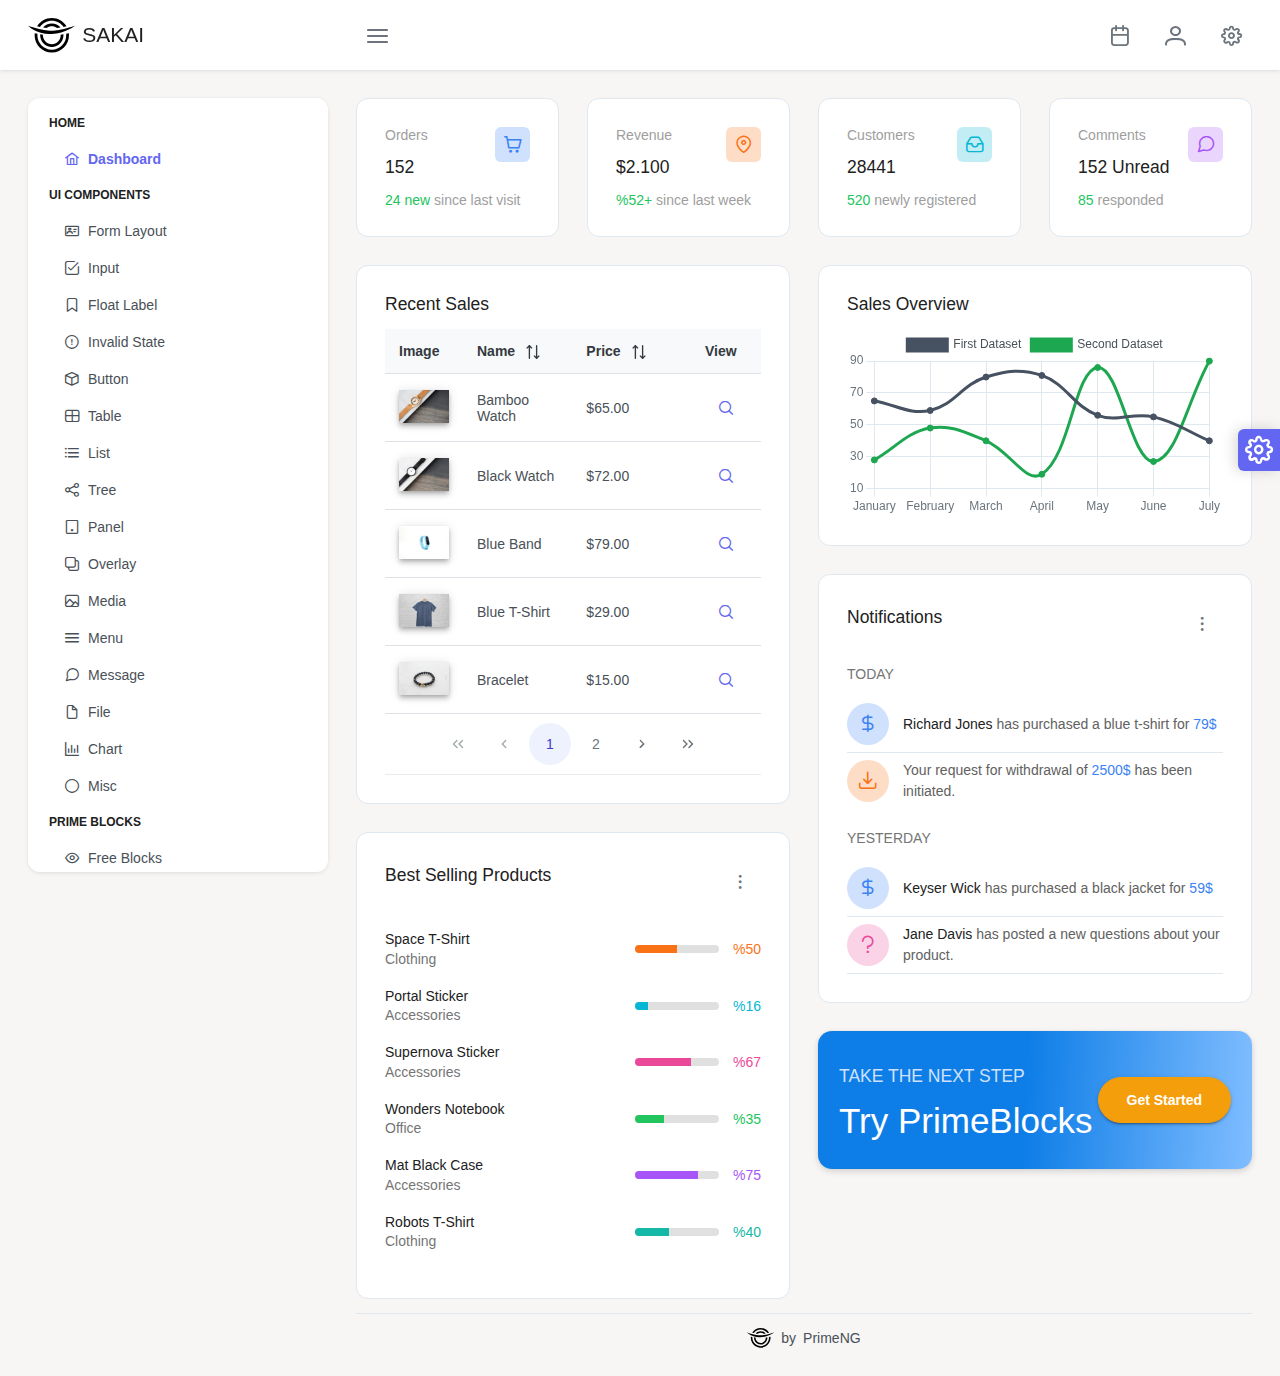
==== commit f72ef529: "final" ====
--- a/index.html
+++ b/index.html
@@ -7,9 +7,9 @@
         <meta name="viewport" content="width=device-width, initial-scale=1">
         <link rel="icon" type="image/x-icon" href="assets/layout/images/360_ico.ico">
         <style>:root{--surface-a:#ffffff;--surface-b:#f8f9fa;--surface-c:#e9ecef;--surface-d:#dee2e6;--surface-e:#ffffff;--surface-f:#ffffff;--text-color:#495057;--text-color-secondary:#6c757d;--primary-color:#6366F1;--primary-color-text:#ffffff;--font-family:-apple-system, BlinkMacSystemFont, Segoe UI, Roboto, Helvetica, Arial, sans-serif, Apple Color Emoji, Segoe UI Emoji, Segoe UI Symbol;--surface-0:#ffffff;--surface-50:#FAFAFA;--surface-100:#F5F5F5;--surface-200:#EEEEEE;--surface-300:#E0E0E0;--surface-400:#BDBDBD;--surface-500:#9E9E9E;--surface-600:#757575;--surface-700:#616161;--surface-800:#424242;--surface-900:#212121;--gray-50:#FAFAFA;--gray-100:#F5F5F5;--gray-200:#EEEEEE;--gray-300:#E0E0E0;--gray-400:#BDBDBD;--gray-500:#9E9E9E;--gray-600:#757575;--gray-700:#616161;--gray-800:#424242;--gray-900:#212121;--content-padding:1.25rem;--inline-spacing:0.5rem;--border-radius:6px;--surface-ground:#eff3f8;--surface-section:#ffffff;--surface-card:#ffffff;--surface-overlay:#ffffff;--surface-border:#dfe7ef;--surface-hover:#f6f9fc;--focus-ring:0 0 0 0.2rem #C7D2FE;--maskbg:rgba(0, 0, 0, 0.4);--highlight-bg:#EEF2FF;--highlight-text-color:#4338CA;color-scheme:light}*{box-sizing:border-box}:root{--blue-50:#f5f9ff;--blue-100:#d0e1fd;--blue-200:#abc9fb;--blue-300:#85b2f9;--blue-400:#609af8;--blue-500:#3b82f6;--blue-600:#326fd1;--blue-700:#295bac;--blue-800:#204887;--blue-900:#183462;--green-50:#f4fcf7;--green-100:#caf1d8;--green-200:#a0e6ba;--green-300:#76db9b;--green-400:#4cd07d;--green-500:#22c55e;--green-600:#1da750;--green-700:#188a42;--green-800:#136c34;--green-900:#0e4f26;--yellow-50:#fefbf3;--yellow-100:#faedc4;--yellow-200:#f6de95;--yellow-300:#f2d066;--yellow-400:#eec137;--yellow-500:#eab308;--yellow-600:#c79807;--yellow-700:#a47d06;--yellow-800:#816204;--yellow-900:#5e4803;--cyan-50:#f3fbfd;--cyan-100:#c3edf5;--cyan-200:#94e0ed;--cyan-300:#65d2e4;--cyan-400:#35c4dc;--cyan-500:#06b6d4;--cyan-600:#059bb4;--cyan-700:#047f94;--cyan-800:#036475;--cyan-900:#024955;--pink-50:#fef6fa;--pink-100:#fad3e7;--pink-200:#f7b0d3;--pink-300:#f38ec0;--pink-400:#f06bac;--pink-500:#ec4899;--pink-600:#c93d82;--pink-700:#a5326b;--pink-800:#822854;--pink-900:#5e1d3d;--indigo-50:#f7f7fe;--indigo-100:#dadafc;--indigo-200:#bcbdf9;--indigo-300:#9ea0f6;--indigo-400:#8183f4;--indigo-500:#6366f1;--indigo-600:#5457cd;--indigo-700:#4547a9;--indigo-800:#363885;--indigo-900:#282960;--teal-50:#f3fbfb;--teal-100:#c7eeea;--teal-200:#9ae0d9;--teal-300:#6dd3c8;--teal-400:#41c5b7;--teal-500:#14b8a6;--teal-600:#119c8d;--teal-700:#0e8174;--teal-800:#0b655b;--teal-900:#084a42;--orange-50:#fff8f3;--orange-100:#feddc7;--orange-200:#fcc39b;--orange-300:#fba86f;--orange-400:#fa8e42;--orange-500:#f97316;--orange-600:#d46213;--orange-700:#ae510f;--orange-800:#893f0c;--orange-900:#642e09;--bluegray-50:#f7f8f9;--bluegray-100:#dadee3;--bluegray-200:#bcc3cd;--bluegray-300:#9fa9b7;--bluegray-400:#818ea1;--bluegray-500:#64748b;--bluegray-600:#556376;--bluegray-700:#465161;--bluegray-800:#37404c;--bluegray-900:#282e38;--purple-50:#fbf7ff;--purple-100:#ead6fd;--purple-200:#dab6fc;--purple-300:#c996fa;--purple-400:#b975f9;--purple-500:#a855f7;--purple-600:#8f48d2;--purple-700:#763cad;--purple-800:#5c2f88;--purple-900:#432263;--red-50:#fff5f5;--red-100:#ffd0ce;--red-200:#ffaca7;--red-300:#ff8780;--red-400:#ff6259;--red-500:#ff3d32;--red-600:#d9342b;--red-700:#b32b23;--red-800:#8c221c;--red-900:#661814;--primary-50:#f7f7fe;--primary-100:#dadafc;--primary-200:#bcbdf9;--primary-300:#9ea0f6;--primary-400:#8183f4;--primary-500:#6366f1;--primary-600:#5457cd;--primary-700:#4547a9;--primary-800:#363885;--primary-900:#282960}</style><link id="theme-css" rel="stylesheet" type="text/css" href="assets/layout/styles/theme/lara-light-indigo/theme.css" media="print" onload="this.media='all'"><noscript><link rel="stylesheet" href="assets/layout/styles/theme/lara-light-indigo/theme.css"></noscript>
-    <style>*{box-sizing:border-box}html{height:100%;font-size:14px}body{font-family:var(--font-family);color:var(--text-color);background-color:var(--surface-ground);margin:0;padding:0;min-height:100%;-webkit-font-smoothing:antialiased;-moz-osx-font-smoothing:grayscale}body{background-color:#f7f6f4}</style><link rel="stylesheet" href="styles.4a73f7ccbc44f4f5.css" media="print" onload="this.media='all'"><noscript><link rel="stylesheet" href="styles.4a73f7ccbc44f4f5.css"></noscript></head>
+    <style>*{box-sizing:border-box}html{height:100%;font-size:14px}body{font-family:var(--font-family);color:var(--text-color);background-color:var(--surface-ground);margin:0;padding:0;min-height:100%;-webkit-font-smoothing:antialiased;-moz-osx-font-smoothing:grayscale}body{background-color:#f7f6f4}</style><link rel="stylesheet" href="styles.1e1ccd8d073926b6.css" media="print" onload="this.media='all'"><noscript><link rel="stylesheet" href="styles.1e1ccd8d073926b6.css"></noscript></head>
 
     <body>
         <app-root></app-root>
-    <script src="runtime.c88b373035341403.js" type="module"></script><script src="polyfills.40af2dfa354dd641.js" type="module"></script><script src="scripts.011fbf938f04b525.js" defer></script><script src="main.08fee644fe5c0dc5.js" type="module"></script></body>
+    <script src="runtime.c7ab5d63ac1fd00b.js" type="module"></script><script src="polyfills.e46eaa3db41b9741.js" type="module"></script><script src="scripts.011fbf938f04b525.js" defer></script><script src="main.450f918d502f0d3b.js" type="module"></script></body>
 </html>
--- a/styles.1e1ccd8d073926b6.css
+++ b/styles.1e1ccd8d073926b6.css
@@ -0,0 +1 @@
+.p-component,.p-component *{box-sizing:border-box}.p-hidden{display:none}.p-hidden-space{visibility:hidden}.p-hidden-accessible{border:0;clip:rect(0 0 0 0);height:1px;margin:-1px;overflow:hidden;padding:0;position:absolute;width:1px}.p-hidden-accessible input,.p-hidden-accessible select{transform:scale(0)}.p-reset{margin:0;padding:0;border:0;outline:0;text-decoration:none;font-size:100%;list-style:none}.p-disabled,.p-disabled *{cursor:default!important;pointer-events:none}.p-component-overlay{position:fixed;top:0;left:0;width:100%;height:100%}.p-overflow-hidden{overflow:hidden}.p-unselectable-text{-webkit-user-select:none;user-select:none}.p-scrollbar-measure{width:100px;height:100px;overflow:scroll;position:absolute;top:-9999px}@keyframes p-fadein{0%{opacity:0}to{opacity:1}}input[type=button],input[type=submit],input[type=reset],input[type=file]::-webkit-file-upload-button,button{border-radius:0}.p-link{text-align:left;background-color:transparent;margin:0;padding:0;border:0;cursor:pointer;-webkit-user-select:none;user-select:none}.p-link:disabled{cursor:default}.p-sr-only{border:0;clip:rect(1px,1px,1px,1px);clip-path:inset(50%);height:1px;margin:-1px;overflow:hidden;padding:0;position:absolute;width:1px;word-wrap:normal!important}.p-connected-overlay{opacity:0;transform:scaleY(.8);transition:transform .12s cubic-bezier(0,0,.2,1),opacity .12s cubic-bezier(0,0,.2,1)}.p-connected-overlay-visible{opacity:1;transform:scaleY(1)}.p-connected-overlay-hidden{opacity:0;transform:scaleY(1);transition:opacity .1s linear}.p-toggleable-content.ng-animating{overflow:hidden}.p-icon-wrapper{display:flex}.p-icon{display:inline-block}.p-icon-spin{animation:p-icon-spin 2s infinite linear}@keyframes p-icon-spin{0%{transform:rotate(0)}to{transform:rotate(359deg)}}.p-badge{display:inline-block;border-radius:10px;text-align:center;padding:0 .5rem}.p-overlay-badge{position:relative}.p-overlay-badge .p-badge{position:absolute;top:0;right:0;transform:translate(50%,-50%);transform-origin:100% 0;margin:0}.p-badge-dot{width:.5rem;min-width:.5rem;height:.5rem;border-radius:50%;padding:0}.p-badge-no-gutter{padding:0;border-radius:50%}.p-button{margin:0;display:inline-flex;cursor:pointer;-webkit-user-select:none;user-select:none;align-items:center;vertical-align:bottom;text-align:center;overflow:hidden;position:relative}.p-button-label{flex:1 1 auto}.p-button-icon-right{order:1}.p-button:disabled{cursor:default;pointer-events:none}.p-button-icon-only{justify-content:center}.p-button-icon-only:after{content:"p";visibility:hidden;clip:rect(0 0 0 0);width:0}.p-button-vertical{flex-direction:column}.p-button-icon-bottom{order:2}.p-buttonset .p-button{margin:0}.p-buttonset .p-button:not(:last-child){border-right:0 none}.p-buttonset .p-button:not(:first-of-type):not(:last-of-type){border-radius:0}.p-buttonset .p-button:first-of-type{border-top-right-radius:0;border-bottom-right-radius:0}.p-buttonset .p-button:last-of-type{border-top-left-radius:0;border-bottom-left-radius:0}.p-buttonset .p-button:focus{position:relative;z-index:1}.p-checkbox{display:inline-flex;cursor:pointer;-webkit-user-select:none;user-select:none;vertical-align:bottom;position:relative}.p-checkbox-disabled{cursor:default!important;pointer-events:none}.p-checkbox-box{display:flex;justify-content:center;align-items:center}p-checkbox{display:inline-flex;vertical-align:bottom;align-items:center}.p-checkbox-label{line-height:1}.p-colorpicker-panel .p-colorpicker-color{background:transparent url(color.dae87a04d07ca92b.png) no-repeat left top}.p-colorpicker-panel .p-colorpicker-hue{background:transparent url(hue.8b1818380241e6ac.png) no-repeat left top}.p-inputtext{margin:0}.p-fluid .p-inputtext{width:100%}.p-inputgroup{display:flex;align-items:stretch;width:100%}.p-inputgroup-addon{display:flex;align-items:center;justify-content:center}.p-inputgroup .p-float-label{display:flex;align-items:stretch;width:100%}.p-inputgroup .p-inputtext,.p-fluid .p-inputgroup .p-inputtext,.p-inputgroup .p-inputwrapper,.p-inputgroup .p-inputwrapper>.p-component{flex:1 1 auto;width:1%}.p-float-label{display:block;position:relative}.p-float-label label{position:absolute;pointer-events:none;top:50%;margin-top:-.5rem;transition-property:all;transition-timing-function:ease;line-height:1}.p-float-label textarea~label{top:1rem}.p-float-label input:focus~label,.p-float-label input.p-filled~label,.p-float-label textarea:focus~label,.p-float-label textarea.p-filled~label,.p-float-label .p-inputwrapper-focus~label,.p-float-label .p-inputwrapper-filled~label{top:-.75rem;font-size:12px}.p-float-label .input:-webkit-autofill~label{top:-20px;font-size:12px}.p-float-label .p-placeholder,.p-float-label input::placeholder,.p-float-label .p-inputtext::placeholder{opacity:0;transition-property:all;transition-timing-function:ease}.p-float-label .p-focus .p-placeholder,.p-float-label input:focus::placeholder,.p-float-label .p-inputtext:focus::placeholder{opacity:1;transition-property:all;transition-timing-function:ease}.p-input-icon-left,.p-input-icon-right{position:relative;display:inline-block}.p-input-icon-left>i,.p-input-icon-left>.p-icon-wrapper,.p-input-icon-right>i,.p-input-icon-right>.p-icon-wrapper{position:absolute;top:50%;margin-top:-.5rem}.p-fluid .p-input-icon-left,.p-fluid .p-input-icon-right{display:block;width:100%}.p-inputtextarea-resizable{overflow:hidden;resize:none}.p-fluid .p-inputtextarea{width:100%}.p-password{position:relative;display:inline-flex}.p-password-panel{position:absolute;top:0;left:0}.p-password .p-password-panel{min-width:100%}.p-password-meter{height:10px}.p-password-strength{height:100%;width:0;transition:width 1s ease-in-out}.p-fluid .p-password{display:flex}.p-password-input::-ms-reveal,.p-password-input::-ms-clear{display:none}.p-password-clear-icon{position:absolute;top:50%;margin-top:-.5rem;cursor:pointer}.p-password-clearable{position:relative}.p-radiobutton{display:inline-flex;cursor:pointer;-webkit-user-select:none;user-select:none;vertical-align:bottom;position:relative}.p-radiobutton-box{display:flex;justify-content:center;align-items:center}.p-radiobutton-icon{backface-visibility:hidden;transform:translateZ(0) scale(.1);border-radius:50%;visibility:hidden}.p-radiobutton-box.p-highlight .p-radiobutton-icon{transform:translateZ(0) scale(1);visibility:visible}p-radiobutton{display:inline-flex;vertical-align:bottom;align-items:center}.p-radiobutton-label{line-height:1}.p-ripple{overflow:hidden;position:relative}.p-ink{display:block;position:absolute;background:rgba(255,255,255,.5);border-radius:100%;transform:scale(0)}.p-ink-active{animation:ripple .4s linear}.p-ripple-disabled .p-ink{display:none!important}@keyframes ripple{to{opacity:0;transform:scale(2.5)}}.p-tooltip{position:absolute;display:none;padding:.25em .5rem;max-width:12.5rem}.p-tooltip.p-tooltip-right,.p-tooltip.p-tooltip-left{padding:0 .25rem}.p-tooltip.p-tooltip-top,.p-tooltip.p-tooltip-bottom{padding:.25em 0}.p-tooltip .p-tooltip-text{white-space:pre-line;word-break:break-word}.p-tooltip-arrow{position:absolute;width:0;height:0;border-color:transparent;border-style:solid}.p-tooltip-right .p-tooltip-arrow{top:50%;left:0;margin-top:-.25rem;border-width:.25em .25em .25em 0}.p-tooltip-left .p-tooltip-arrow{top:50%;right:0;margin-top:-.25rem;border-width:.25em 0 .25em .25rem}.p-tooltip.p-tooltip-top{padding:.25em 0}.p-tooltip-top .p-tooltip-arrow{bottom:0;left:50%;margin-left:-.25rem;border-width:.25em .25em 0}.p-tooltip-bottom .p-tooltip-arrow{top:0;left:50%;margin-left:-.25rem;border-width:0 .25em .25rem}@font-face{font-family:primeicons;font-display:block;src:url(primeicons.ffecb2549ad1765a.eot);src:url(primeicons.ffecb2549ad1765a.eot?#iefix) format("embedded-opentype"),url(primeicons.ba3f916dfb64be8c.woff2) format("woff2"),url(primeicons.f8b9e8a4e401b603.woff) format("woff"),url(primeicons.0112589c5695a9ed.ttf) format("truetype"),url(primeicons.943ab24c43224d29.svg?#primeicons) format("svg");font-weight:400;font-style:normal}.pi{font-family:primeicons;speak:none;font-style:normal;font-weight:400;font-variant:normal;text-transform:none;line-height:1;display:inline-block;-webkit-font-smoothing:antialiased;-moz-osx-font-smoothing:grayscale}.pi:before{--webkit-backface-visibility:hidden;backface-visibility:hidden}.pi-fw{width:1.28571429em;text-align:center}.pi-spin{animation:fa-spin 2s infinite linear}@keyframes fa-spin{0%{transform:rotate(0)}to{transform:rotate(359deg)}}.pi-eraser:before{content:"\ea04"}.pi-stopwatch:before{content:"\ea01"}.pi-verified:before{content:"\ea02"}.pi-delete-left:before{content:"\ea03"}.pi-hourglass:before{content:"\e9fe"}.pi-truck:before{content:"\ea00"}.pi-wrench:before{content:"\e9ff"}.pi-microphone:before{content:"\e9fa"}.pi-megaphone:before{content:"\e9fb"}.pi-arrow-right-arrow-left:before{content:"\e9fc"}.pi-bitcoin:before{content:"\e9fd"}.pi-file-edit:before{content:"\e9f6"}.pi-language:before{content:"\e9f7"}.pi-file-export:before{content:"\e9f8"}.pi-file-import:before{content:"\e9f9"}.pi-file-word:before{content:"\e9f1"}.pi-gift:before{content:"\e9f2"}.pi-cart-plus:before{content:"\e9f3"}.pi-thumbs-down-fill:before{content:"\e9f4"}.pi-thumbs-up-fill:before{content:"\e9f5"}.pi-arrows-alt:before{content:"\e9f0"}.pi-calculator:before{content:"\e9ef"}.pi-sort-alt-slash:before{content:"\e9ee"}.pi-arrows-h:before{content:"\e9ec"}.pi-arrows-v:before{content:"\e9ed"}.pi-pound:before{content:"\e9eb"}.pi-prime:before{content:"\e9ea"}.pi-chart-pie:before{content:"\e9e9"}.pi-reddit:before{content:"\e9e8"}.pi-code:before{content:"\e9e7"}.pi-sync:before{content:"\e9e6"}.pi-shopping-bag:before{content:"\e9e5"}.pi-server:before{content:"\e9e4"}.pi-database:before{content:"\e9e3"}.pi-hashtag:before{content:"\e9e2"}.pi-bookmark-fill:before{content:"\e9df"}.pi-filter-fill:before{content:"\e9e0"}.pi-heart-fill:before{content:"\e9e1"}.pi-flag-fill:before{content:"\e9de"}.pi-circle:before{content:"\e9dc"}.pi-circle-fill:before{content:"\e9dd"}.pi-bolt:before{content:"\e9db"}.pi-history:before{content:"\e9da"}.pi-box:before{content:"\e9d9"}.pi-at:before{content:"\e9d8"}.pi-arrow-up-right:before{content:"\e9d4"}.pi-arrow-up-left:before{content:"\e9d5"}.pi-arrow-down-left:before{content:"\e9d6"}.pi-arrow-down-right:before{content:"\e9d7"}.pi-telegram:before{content:"\e9d3"}.pi-stop-circle:before{content:"\e9d2"}.pi-stop:before{content:"\e9d1"}.pi-whatsapp:before{content:"\e9d0"}.pi-building:before{content:"\e9cf"}.pi-qrcode:before{content:"\e9ce"}.pi-car:before{content:"\e9cd"}.pi-instagram:before{content:"\e9cc"}.pi-linkedin:before{content:"\e9cb"}.pi-send:before{content:"\e9ca"}.pi-slack:before{content:"\e9c9"}.pi-sun:before{content:"\e9c8"}.pi-moon:before{content:"\e9c7"}.pi-vimeo:before{content:"\e9c6"}.pi-youtube:before{content:"\e9c5"}.pi-flag:before{content:"\e9c4"}.pi-wallet:before{content:"\e9c3"}.pi-map:before{content:"\e9c2"}.pi-link:before{content:"\e9c1"}.pi-credit-card:before{content:"\e9bf"}.pi-discord:before{content:"\e9c0"}.pi-percentage:before{content:"\e9be"}.pi-euro:before{content:"\e9bd"}.pi-book:before{content:"\e9ba"}.pi-shield:before{content:"\e9b9"}.pi-paypal:before{content:"\e9bb"}.pi-amazon:before{content:"\e9bc"}.pi-phone:before{content:"\e9b8"}.pi-filter-slash:before{content:"\e9b7"}.pi-facebook:before{content:"\e9b4"}.pi-github:before{content:"\e9b5"}.pi-twitter:before{content:"\e9b6"}.pi-step-backward-alt:before{content:"\e9ac"}.pi-step-forward-alt:before{content:"\e9ad"}.pi-forward:before{content:"\e9ae"}.pi-backward:before{content:"\e9af"}.pi-fast-backward:before{content:"\e9b0"}.pi-fast-forward:before{content:"\e9b1"}.pi-pause:before{content:"\e9b2"}.pi-play:before{content:"\e9b3"}.pi-compass:before{content:"\e9ab"}.pi-id-card:before{content:"\e9aa"}.pi-ticket:before{content:"\e9a9"}.pi-file-o:before{content:"\e9a8"}.pi-reply:before{content:"\e9a7"}.pi-directions-alt:before{content:"\e9a5"}.pi-directions:before{content:"\e9a6"}.pi-thumbs-up:before{content:"\e9a3"}.pi-thumbs-down:before{content:"\e9a4"}.pi-sort-numeric-down-alt:before{content:"\e996"}.pi-sort-numeric-up-alt:before{content:"\e997"}.pi-sort-alpha-down-alt:before{content:"\e998"}.pi-sort-alpha-up-alt:before{content:"\e999"}.pi-sort-numeric-down:before{content:"\e99a"}.pi-sort-numeric-up:before{content:"\e99b"}.pi-sort-alpha-down:before{content:"\e99c"}.pi-sort-alpha-up:before{content:"\e99d"}.pi-sort-alt:before{content:"\e99e"}.pi-sort-amount-up:before{content:"\e99f"}.pi-sort-amount-down:before{content:"\e9a0"}.pi-sort-amount-down-alt:before{content:"\e9a1"}.pi-sort-amount-up-alt:before{content:"\e9a2"}.pi-palette:before{content:"\e995"}.pi-undo:before{content:"\e994"}.pi-desktop:before{content:"\e993"}.pi-sliders-v:before{content:"\e991"}.pi-sliders-h:before{content:"\e992"}.pi-search-plus:before{content:"\e98f"}.pi-search-minus:before{content:"\e990"}.pi-file-excel:before{content:"\e98e"}.pi-file-pdf:before{content:"\e98d"}.pi-check-square:before{content:"\e98c"}.pi-chart-line:before{content:"\e98b"}.pi-user-edit:before{content:"\e98a"}.pi-exclamation-circle:before{content:"\e989"}.pi-android:before{content:"\e985"}.pi-google:before{content:"\e986"}.pi-apple:before{content:"\e987"}.pi-microsoft:before{content:"\e988"}.pi-heart:before{content:"\e984"}.pi-mobile:before{content:"\e982"}.pi-tablet:before{content:"\e983"}.pi-key:before{content:"\e981"}.pi-shopping-cart:before{content:"\e980"}.pi-comments:before{content:"\e97e"}.pi-comment:before{content:"\e97f"}.pi-briefcase:before{content:"\e97d"}.pi-bell:before{content:"\e97c"}.pi-paperclip:before{content:"\e97b"}.pi-share-alt:before{content:"\e97a"}.pi-envelope:before{content:"\e979"}.pi-volume-down:before{content:"\e976"}.pi-volume-up:before{content:"\e977"}.pi-volume-off:before{content:"\e978"}.pi-eject:before{content:"\e975"}.pi-money-bill:before{content:"\e974"}.pi-images:before{content:"\e973"}.pi-image:before{content:"\e972"}.pi-sign-in:before{content:"\e970"}.pi-sign-out:before{content:"\e971"}.pi-wifi:before{content:"\e96f"}.pi-sitemap:before{content:"\e96e"}.pi-chart-bar:before{content:"\e96d"}.pi-camera:before{content:"\e96c"}.pi-dollar:before{content:"\e96b"}.pi-lock-open:before{content:"\e96a"}.pi-table:before{content:"\e969"}.pi-map-marker:before{content:"\e968"}.pi-list:before{content:"\e967"}.pi-eye-slash:before{content:"\e965"}.pi-eye:before{content:"\e966"}.pi-folder-open:before{content:"\e964"}.pi-folder:before{content:"\e963"}.pi-video:before{content:"\e962"}.pi-inbox:before{content:"\e961"}.pi-lock:before{content:"\e95f"}.pi-unlock:before{content:"\e960"}.pi-tags:before{content:"\e95d"}.pi-tag:before{content:"\e95e"}.pi-power-off:before{content:"\e95c"}.pi-save:before{content:"\e95b"}.pi-question-circle:before{content:"\e959"}.pi-question:before{content:"\e95a"}.pi-copy:before{content:"\e957"}.pi-file:before{content:"\e958"}.pi-clone:before{content:"\e955"}.pi-calendar-times:before{content:"\e952"}.pi-calendar-minus:before{content:"\e953"}.pi-calendar-plus:before{content:"\e954"}.pi-ellipsis-v:before{content:"\e950"}.pi-ellipsis-h:before{content:"\e951"}.pi-bookmark:before{content:"\e94e"}.pi-globe:before{content:"\e94f"}.pi-replay:before{content:"\e94d"}.pi-filter:before{content:"\e94c"}.pi-print:before{content:"\e94b"}.pi-align-right:before{content:"\e946"}.pi-align-left:before{content:"\e947"}.pi-align-center:before{content:"\e948"}.pi-align-justify:before{content:"\e949"}.pi-cog:before{content:"\e94a"}.pi-cloud-download:before{content:"\e943"}.pi-cloud-upload:before{content:"\e944"}.pi-cloud:before{content:"\e945"}.pi-pencil:before{content:"\e942"}.pi-users:before{content:"\e941"}.pi-clock:before{content:"\e940"}.pi-user-minus:before{content:"\e93e"}.pi-user-plus:before{content:"\e93f"}.pi-trash:before{content:"\e93d"}.pi-external-link:before{content:"\e93c"}.pi-window-maximize:before{content:"\e93b"}.pi-window-minimize:before{content:"\e93a"}.pi-refresh:before{content:"\e938"}.pi-user:before{content:"\e939"}.pi-exclamation-triangle:before{content:"\e922"}.pi-calendar:before{content:"\e927"}.pi-chevron-circle-left:before{content:"\e928"}.pi-chevron-circle-down:before{content:"\e929"}.pi-chevron-circle-right:before{content:"\e92a"}.pi-chevron-circle-up:before{content:"\e92b"}.pi-angle-double-down:before{content:"\e92c"}.pi-angle-double-left:before{content:"\e92d"}.pi-angle-double-right:before{content:"\e92e"}.pi-angle-double-up:before{content:"\e92f"}.pi-angle-down:before{content:"\e930"}.pi-angle-left:before{content:"\e931"}.pi-angle-right:before{content:"\e932"}.pi-angle-up:before{content:"\e933"}.pi-upload:before{content:"\e934"}.pi-download:before{content:"\e956"}.pi-ban:before{content:"\e935"}.pi-star-fill:before{content:"\e936"}.pi-star:before{content:"\e937"}.pi-chevron-left:before{content:"\e900"}.pi-chevron-right:before{content:"\e901"}.pi-chevron-down:before{content:"\e902"}.pi-chevron-up:before{content:"\e903"}.pi-caret-left:before{content:"\e904"}.pi-caret-right:before{content:"\e905"}.pi-caret-down:before{content:"\e906"}.pi-caret-up:before{content:"\e907"}.pi-search:before{content:"\e908"}.pi-check:before{content:"\e909"}.pi-check-circle:before{content:"\e90a"}.pi-times:before{content:"\e90b"}.pi-times-circle:before{content:"\e90c"}.pi-plus:before{content:"\e90d"}.pi-plus-circle:before{content:"\e90e"}.pi-minus:before{content:"\e90f"}.pi-minus-circle:before{content:"\e910"}.pi-circle-on:before{content:"\e911"}.pi-circle-off:before{content:"\e912"}.pi-sort-down:before{content:"\e913"}.pi-sort-up:before{content:"\e914"}.pi-sort:before{content:"\e915"}.pi-step-backward:before{content:"\e916"}.pi-step-forward:before{content:"\e917"}.pi-th-large:before{content:"\e918"}.pi-arrow-down:before{content:"\e919"}.pi-arrow-left:before{content:"\e91a"}.pi-arrow-right:before{content:"\e91b"}.pi-arrow-up:before{content:"\e91c"}.pi-bars:before{content:"\e91d"}.pi-arrow-circle-down:before{content:"\e91e"}.pi-arrow-circle-left:before{content:"\e91f"}.pi-arrow-circle-right:before{content:"\e920"}.pi-arrow-circle-up:before{content:"\e921"}.pi-info:before{content:"\e923"}.pi-info-circle:before{content:"\e924"}.pi-home:before{content:"\e925"}.pi-spinner:before{content:"\e926"}span.flag{width:44px;height:30px;display:inline-block}img.flag{width:30px}.flag{background:url(flags_responsive.2aca9e17ea53881b.png) no-repeat;background-size:100%;vertical-align:middle}.flag-ad{background-position:0 .413223%}.flag-ae{background-position:0 .826446%}.flag-af{background-position:0 1.239669%}.flag-ag{background-position:0 1.652893%}.flag-ai{background-position:0 2.066116%}.flag-al{background-position:0 2.479339%}.flag-am{background-position:0 2.892562%}.flag-an{background-position:0 3.305785%}.flag-ao{background-position:0 3.719008%}.flag-aq{background-position:0 4.132231%}.flag-ar{background-position:0 4.545455%}.flag-as{background-position:0 4.958678%}.flag-at{background-position:0 5.371901%}.flag-au{background-position:0 5.785124%}.flag-aw{background-position:0 6.198347%}.flag-az{background-position:0 6.61157%}.flag-ba{background-position:0 7.024793%}.flag-bb{background-position:0 7.438017%}.flag-bd{background-position:0 7.85124%}.flag-be{background-position:0 8.264463%}.flag-bf{background-position:0 8.677686%}.flag-bg{background-position:0 9.090909%}.flag-bh{background-position:0 9.504132%}.flag-bi{background-position:0 9.917355%}.flag-bj{background-position:0 10.330579%}.flag-bm{background-position:0 10.743802%}.flag-bn{background-position:0 11.157025%}.flag-bo{background-position:0 11.570248%}.flag-br{background-position:0 11.983471%}.flag-bs{background-position:0 12.396694%}.flag-bt{background-position:0 12.809917%}.flag-bv{background-position:0 13.22314%}.flag-bw{background-position:0 13.636364%}.flag-by{background-position:0 14.049587%}.flag-bz{background-position:0 14.46281%}.flag-ca{background-position:0 14.876033%}.flag-cc{background-position:0 15.289256%}.flag-cd{background-position:0 15.702479%}.flag-cf{background-position:0 16.115702%}.flag-cg{background-position:0 16.528926%}.flag-ch{background-position:0 16.942149%}.flag-ci{background-position:0 17.355372%}.flag-ck{background-position:0 17.768595%}.flag-cl{background-position:0 18.181818%}.flag-cm{background-position:0 18.595041%}.flag-cn{background-position:0 19.008264%}.flag-co{background-position:0 19.421488%}.flag-cr{background-position:0 19.834711%}.flag-cu{background-position:0 20.247934%}.flag-cv{background-position:0 20.661157%}.flag-cx{background-position:0 21.07438%}.flag-cy{background-position:0 21.487603%}.flag-cz{background-position:0 21.900826%}.flag-de{background-position:0 22.31405%}.flag-dj{background-position:0 22.727273%}.flag-dk{background-position:0 23.140496%}.flag-dm{background-position:0 23.553719%}.flag-do{background-position:0 23.966942%}.flag-dz{background-position:0 24.380165%}.flag-ec{background-position:0 24.793388%}.flag-ee{background-position:0 25.206612%}.flag-eg{background-position:0 25.619835%}.flag-eh{background-position:0 26.033058%}.flag-er{background-position:0 26.446281%}.flag-es{background-position:0 26.859504%}.flag-et{background-position:0 27.272727%}.flag-fi{background-position:0 27.68595%}.flag-fj{background-position:0 28.099174%}.flag-fk{background-position:0 28.512397%}.flag-fm{background-position:0 28.92562%}.flag-fo{background-position:0 29.338843%}.flag-fr{background-position:0 29.752066%}.flag-ga{background-position:0 30.165289%}.flag-gd{background-position:0 30.578512%}.flag-ge{background-position:0 30.991736%}.flag-gf{background-position:0 31.404959%}.flag-gh{background-position:0 31.818182%}.flag-gi{background-position:0 32.231405%}.flag-gl{background-position:0 32.644628%}.flag-gm{background-position:0 33.057851%}.flag-gn{background-position:0 33.471074%}.flag-gp{background-position:0 33.884298%}.flag-gq{background-position:0 34.297521%}.flag-gr{background-position:0 34.710744%}.flag-gs{background-position:0 35.123967%}.flag-gt{background-position:0 35.53719%}.flag-gu{background-position:0 35.950413%}.flag-gw{background-position:0 36.363636%}.flag-gy{background-position:0 36.77686%}.flag-hk{background-position:0 37.190083%}.flag-hm{background-position:0 37.603306%}.flag-hn{background-position:0 38.016529%}.flag-hr{background-position:0 38.429752%}.flag-ht{background-position:0 38.842975%}.flag-hu{background-position:0 39.256198%}.flag-id{background-position:0 39.669421%}.flag-ie{background-position:0 40.082645%}.flag-il{background-position:0 40.495868%}.flag-in{background-position:0 40.909091%}.flag-io{background-position:0 41.322314%}.flag-iq{background-position:0 41.735537%}.flag-ir{background-position:0 42.14876%}.flag-is{background-position:0 42.561983%}.flag-it{background-position:0 42.975207%}.flag-jm{background-position:0 43.38843%}.flag-jo{background-position:0 43.801653%}.flag-jp{background-position:0 44.214876%}.flag-ke{background-position:0 44.628099%}.flag-kg{background-position:0 45.041322%}.flag-kh{background-position:0 45.454545%}.flag-ki{background-position:0 45.867769%}.flag-km{background-position:0 46.280992%}.flag-kn{background-position:0 46.694215%}.flag-kp{background-position:0 47.107438%}.flag-kr{background-position:0 47.520661%}.flag-kw{background-position:0 47.933884%}.flag-ky{background-position:0 48.347107%}.flag-kz{background-position:0 48.760331%}.flag-la{background-position:0 49.173554%}.flag-lb{background-position:0 49.586777%}.flag-lc{background-position:0 50%}.flag-li{background-position:0 50.413223%}.flag-lk{background-position:0 50.826446%}.flag-lr{background-position:0 51.239669%}.flag-ls{background-position:0 51.652893%}.flag-lt{background-position:0 52.066116%}.flag-lu{background-position:0 52.479339%}.flag-lv{background-position:0 52.892562%}.flag-ly{background-position:0 53.305785%}.flag-ma{background-position:0 53.719008%}.flag-mc{background-position:0 54.132231%}.flag-md{background-position:0 54.545455%}.flag-me{background-position:0 54.958678%}.flag-mg{background-position:0 55.371901%}.flag-mh{background-position:0 55.785124%}.flag-mk{background-position:0 56.198347%}.flag-ml{background-position:0 56.61157%}.flag-mm{background-position:0 57.024793%}.flag-mn{background-position:0 57.438017%}.flag-mo{background-position:0 57.85124%}.flag-mp{background-position:0 58.264463%}.flag-mq{background-position:0 58.677686%}.flag-mr{background-position:0 59.090909%}.flag-ms{background-position:0 59.504132%}.flag-mt{background-position:0 59.917355%}.flag-mu{background-position:0 60.330579%}.flag-mv{background-position:0 60.743802%}.flag-mw{background-position:0 61.157025%}.flag-mx{background-position:0 61.570248%}.flag-my{background-position:0 61.983471%}.flag-mz{background-position:0 62.396694%}.flag-na{background-position:0 62.809917%}.flag-nc{background-position:0 63.22314%}.flag-ne{background-position:0 63.636364%}.flag-nf{background-position:0 64.049587%}.flag-ng{background-position:0 64.46281%}.flag-ni{background-position:0 64.876033%}.flag-nl{background-position:0 65.289256%}.flag-no{background-position:0 65.702479%}.flag-np{background-position:0 66.115702%}.flag-nr{background-position:0 66.528926%}.flag-nu{background-position:0 66.942149%}.flag-nz{background-position:0 67.355372%}.flag-om{background-position:0 67.768595%}.flag-pa{background-position:0 68.181818%}.flag-pe{background-position:0 68.595041%}.flag-pf{background-position:0 69.008264%}.flag-pg{background-position:0 69.421488%}.flag-ph{background-position:0 69.834711%}.flag-pk{background-position:0 70.247934%}.flag-pl{background-position:0 70.661157%}.flag-pm{background-position:0 71.07438%}.flag-pn{background-position:0 71.487603%}.flag-pr{background-position:0 71.900826%}.flag-pt{background-position:0 72.31405%}.flag-pw{background-position:0 72.727273%}.flag-py{background-position:0 73.140496%}.flag-qa{background-position:0 73.553719%}.flag-re{background-position:0 73.966942%}.flag-ro{background-position:0 74.380165%}.flag-rs{background-position:0 74.793388%}.flag-ru{background-position:0 75.206612%}.flag-rw{background-position:0 75.619835%}.flag-sa{background-position:0 76.033058%}.flag-sb{background-position:0 76.446281%}.flag-sc{background-position:0 76.859504%}.flag-sd{background-position:0 77.272727%}.flag-se{background-position:0 77.68595%}.flag-sg{background-position:0 78.099174%}.flag-sh{background-position:0 78.512397%}.flag-si{background-position:0 78.92562%}.flag-sj{background-position:0 79.338843%}.flag-sk{background-position:0 79.752066%}.flag-sl{background-position:0 80.165289%}.flag-sm{background-position:0 80.578512%}.flag-sn{background-position:0 80.991736%}.flag-so{background-position:0 81.404959%}.flag-sr{background-position:0 81.818182%}.flag-ss{background-position:0 82.231405%}.flag-st{background-position:0 82.644628%}.flag-sv{background-position:0 83.057851%}.flag-sy{background-position:0 83.471074%}.flag-sz{background-position:0 83.884298%}.flag-tc{background-position:0 84.297521%}.flag-td{background-position:0 84.710744%}.flag-tf{background-position:0 85.123967%}.flag-tg{background-position:0 85.53719%}.flag-th{background-position:0 85.950413%}.flag-tj{background-position:0 86.363636%}.flag-tk{background-position:0 86.77686%}.flag-tl{background-position:0 87.190083%}.flag-tm{background-position:0 87.603306%}.flag-tn{background-position:0 88.016529%}.flag-to{background-position:0 88.429752%}.flag-tp{background-position:0 88.842975%}.flag-tr{background-position:0 89.256198%}.flag-tt{background-position:0 89.669421%}.flag-tv{background-position:0 90.082645%}.flag-tw{background-position:0 90.495868%}.flag-ty{background-position:0 90.909091%}.flag-tz{background-position:0 91.322314%}.flag-ua{background-position:0 91.735537%}.flag-ug{background-position:0 92.14876%}.flag-gb,.flag-uk{background-position:0 92.561983%}.flag-um{background-position:0 92.975207%}.flag-us{background-position:0 93.38843%}.flag-uy{background-position:0 93.801653%}.flag-uz{background-position:0 94.214876%}.flag-va{background-position:0 94.628099%}.flag-vc{background-position:0 95.041322%}.flag-ve{background-position:0 95.454545%}.flag-vg{background-position:0 95.867769%}.flag-vi{background-position:0 96.280992%}.flag-vn{background-position:0 96.694215%}.flag-vu{background-position:0 97.107438%}.flag-wf{background-position:0 97.520661%}.flag-ws{background-position:0 97.933884%}.flag-ye{background-position:0 98.347107%}.flag-za{background-position:0 98.760331%}.flag-zm{background-position:0 99.173554%}.flag-zr{background-position:0 99.586777%}.flag-zw{background-position:0 100%}.preloader{position:fixed;z-index:999999;background:#edf1f5;width:100%;height:100%}.preloader-content{border:0 solid transparent;border-radius:50%;width:150px;height:150px;position:absolute;top:calc(50vh - 75px);left:calc(50vw - 75px)}.preloader-content:before,.preloader-content:after{content:"";border:1em solid var(--primary-color);border-radius:50%;width:inherit;height:inherit;position:absolute;top:0;left:0;animation:loader 2s linear infinite;opacity:0}.preloader-content:before{animation-delay:.5s}@keyframes loader{0%{transform:scale(0);opacity:0}50%{opacity:1}to{transform:scale(1);opacity:0}}*{box-sizing:border-box}html{height:100%;font-size:14px}body{font-family:var(--font-family);color:var(--text-color);background-color:var(--surface-ground);margin:0;padding:0;min-height:100%;-webkit-font-smoothing:antialiased;-moz-osx-font-smoothing:grayscale}a{text-decoration:none;color:var(--primary-color)}.layout-wrapper{min-height:100vh}.layout-topbar{position:fixed;height:5rem;z-index:997;left:0;top:0;width:100%;padding:0 2rem;background-color:var(--surface-card);transition:left .2s;display:flex;align-items:center;box-shadow:0 3px 5px #00000005,0 0 2px #0000000d,0 1px 4px #00000014}.layout-topbar .layout-topbar-logo{display:flex;align-items:center;color:var(--surface-900);font-size:1.5rem;font-weight:500;width:300px;border-radius:12px}.layout-topbar .layout-topbar-logo img{height:2.5rem;margin-right:.5rem}.layout-topbar .layout-topbar-logo:focus{outline:0 none;outline-offset:0;transition:box-shadow .2s;box-shadow:var(--focus-ring)}.layout-topbar .layout-topbar-button{display:inline-flex;justify-content:center;align-items:center;position:relative;color:var(--text-color-secondary);border-radius:50%;width:3rem;height:3rem;cursor:pointer;transition:background-color .2s}.layout-topbar .layout-topbar-button:hover{color:var(--text-color);background-color:var(--surface-hover)}.layout-topbar .layout-topbar-button:focus{outline:0 none;outline-offset:0;transition:box-shadow .2s;box-shadow:var(--focus-ring)}.layout-topbar .layout-topbar-button i{font-size:1.5rem}.layout-topbar .layout-topbar-button span{font-size:1rem;display:none}.layout-topbar .layout-menu-button{margin-left:2rem}.layout-topbar .layout-topbar-menu-button{display:none}.layout-topbar .layout-topbar-menu-button i{font-size:1.25rem}.layout-topbar .layout-topbar-menu{margin:0 0 0 auto;padding:0;list-style:none;display:flex}.layout-topbar .layout-topbar-menu .layout-topbar-button{margin-left:1rem}@media (max-width: 991px){.layout-topbar{justify-content:space-between}.layout-topbar .layout-topbar-logo{width:auto;order:2}.layout-topbar .layout-menu-button{margin-left:0;order:1}.layout-topbar .layout-topbar-menu-button{display:inline-flex;margin-left:0;order:3}.layout-topbar .layout-topbar-menu{margin-left:0;position:absolute;flex-direction:column;background-color:var(--surface-overlay);box-shadow:0 3px 5px #00000005,0 0 2px #0000000d,0 1px 4px #00000014;border-radius:12px;padding:1rem;right:2rem;top:5rem;min-width:15rem;display:none;animation:scalein .15s linear}.layout-topbar .layout-topbar-menu.layout-topbar-menu-mobile-active{display:block}.layout-topbar .layout-topbar-menu .layout-topbar-button{margin-left:0;display:flex;width:100%;height:auto;justify-content:flex-start;border-radius:12px;padding:1rem}.layout-topbar .layout-topbar-menu .layout-topbar-button i{font-size:1rem;margin-right:.5rem}.layout-topbar .layout-topbar-menu .layout-topbar-button span{font-weight:medium;display:block}}.layout-sidebar{position:fixed;width:300px;height:calc(100vh - 9rem);z-index:999;overflow-y:auto;-webkit-user-select:none;user-select:none;top:7rem;left:2rem;transition:transform .2s,left .2s;background-color:var(--surface-overlay);border-radius:12px;padding:.5rem 1.5rem;box-shadow:0 3px 5px #00000005,0 0 2px #0000000d,0 1px 4px #00000014}.layout-menu{margin:0;padding:0;list-style-type:none}.layout-menu .layout-root-menuitem>.layout-menuitem-root-text{font-size:.857rem;text-transform:uppercase;font-weight:700;color:var(--surface-900);margin:.75rem 0}.layout-menu .layout-root-menuitem>a{display:none}.layout-menu a{-webkit-user-select:none;user-select:none}.layout-menu a.active-menuitem>.layout-submenu-toggler{transform:rotate(-180deg)}.layout-menu li.active-menuitem>a .layout-submenu-toggler{transform:rotate(-180deg)}.layout-menu ul{margin:0;padding:0;list-style-type:none}.layout-menu ul a{display:flex;align-items:center;position:relative;outline:0 none;color:var(--text-color);cursor:pointer;padding:.75rem 1rem;border-radius:12px;transition:background-color .2s,box-shadow .2s}.layout-menu ul a .layout-menuitem-icon{margin-right:.5rem}.layout-menu ul a .layout-submenu-toggler{font-size:75%;margin-left:auto;transition:transform .2s}.layout-menu ul a.active-route{font-weight:700;color:var(--primary-color)}.layout-menu ul a:hover{background-color:var(--surface-hover)}.layout-menu ul a:focus{outline:0 none;outline-offset:0;transition:box-shadow .2s;box-shadow:inset var(--focus-ring)}.layout-menu ul ul{overflow:hidden;border-radius:12px}.layout-menu ul ul li a{margin-left:1rem}.layout-menu ul ul li li a{margin-left:2rem}.layout-menu ul ul li li li a{margin-left:2.5rem}.layout-menu ul ul li li li li a{margin-left:3rem}.layout-menu ul ul li li li li li a{margin-left:3.5rem}.layout-menu ul ul li li li li li li a{margin-left:4rem}.layout-config-button{display:block;position:fixed;width:3rem;height:3rem;line-height:3rem;background:var(--primary-color);color:var(--primary-color-text);text-align:center;top:50%;right:0;margin-top:-1.5rem;border-top-left-radius:var(--border-radius);border-bottom-left-radius:var(--border-radius);border-top-right-radius:0;border-bottom-right-radius:0;transition:background-color var(--transition-duration);overflow:hidden;cursor:pointer;z-index:999;box-shadow:-.25rem 0 1rem #00000026}.layout-config-button i{font-size:2rem;line-height:inherit;transform:rotate(0);transition:transform 1s}.layout-config-button:hover{background:var(--primary-400)}.layout-config-sidebar.p-sidebar .p-sidebar-content{padding-left:2rem;padding-right:2rem}.layout-main-container{display:flex;flex-direction:column;min-height:100vh;justify-content:space-between;padding:7rem 2rem 2rem 4rem;transition:margin-left .2s}.layout-main{flex:1 1 auto}.layout-footer{transition:margin-left .2s;display:flex;align-items:center;justify-content:center;padding-top:1rem;border-top:1px solid var(--surface-border)}@media screen and (min-width: 1960px){.layout-main,.landing-wrapper{width:1504px;margin-left:auto!important;margin-right:auto!important}}@media (min-width: 992px){.layout-wrapper.layout-overlay .layout-main-container{margin-left:0;padding-left:2rem}.layout-wrapper.layout-overlay .layout-sidebar{transform:translate(-100%);left:0;top:0;height:100vh;border-top-left-radius:0;border-bottom-left-radius:0}.layout-wrapper.layout-overlay.layout-overlay-active .layout-sidebar{transform:translate(0)}.layout-wrapper.layout-static .layout-main-container{margin-left:300px}.layout-wrapper.layout-static.layout-static-inactive .layout-sidebar{transform:translate(-100%);left:0}.layout-wrapper.layout-static.layout-static-inactive .layout-main-container{margin-left:0;padding-left:2rem}.layout-wrapper .layout-mask{display:none}}@media (max-width: 991px){.blocked-scroll{overflow:hidden}.layout-wrapper .layout-main-container{margin-left:0;padding-left:2rem}.layout-wrapper .layout-sidebar{transform:translate(-100%);left:0;top:0;height:100vh;border-top-left-radius:0;border-bottom-left-radius:0}.layout-wrapper .layout-mask{display:none;position:fixed;top:0;left:0;z-index:998;width:100%;height:100%;background-color:var(--maskbg)}.layout-wrapper.layout-mobile-active .layout-sidebar{transform:translate(0)}.layout-wrapper.layout-mobile-active .layout-mask{display:block;animation:fadein .2s}}.card{background:var(--surface-card);border:1px solid var(--surface-border);padding:2rem;margin-bottom:2rem;box-shadow:var(--card-shadow);border-radius:12px}.card:last-child{margin-bottom:0}.p-toast.p-toast-top-right,.p-toast.p-toast-top-left,.p-toast.p-toast-top-center{top:100px}h1,h2,h3,h4,h5,h6{margin:1.5rem 0 1rem;font-family:inherit;font-weight:500;line-height:1.2;color:var(--surface-900)}h1:first-child,h2:first-child,h3:first-child,h4:first-child,h5:first-child,h6:first-child{margin-top:0}h1{font-size:2.5rem}h2{font-size:2rem}h3{font-size:1.75rem}h4{font-size:1.5rem}h5{font-size:1.25rem}h6{font-size:1rem}mark{background:#FFF8E1;padding:.25rem .4rem;border-radius:12px;font-family:monospace}blockquote{margin:1rem 0;padding:0 2rem;border-left:4px solid #90A4AE}hr{border-top:solid var(--surface-border);border-width:1px 0 0 0;margin:1rem 0}p{margin:0 0 1rem;line-height:1.5}p:last-child{margin-bottom:0}.grid{display:flex;flex-wrap:wrap;margin-right:-1rem;margin-left:-1rem;margin-top:-1rem}.grid>.col,.grid>[class*=col]{box-sizing:border-box}.grid-nogutter{margin-right:0;margin-left:0;margin-top:0}.grid-nogutter>.col,.grid-nogutter>[class*=col-]{padding:0}.col{flex-grow:1;flex-basis:0;padding:1rem}.col-fixed{flex:0 0 auto;padding:1rem}.col-1{flex:0 0 auto;padding:1rem;width:8.3333%}.col-2{flex:0 0 auto;padding:1rem;width:16.6667%}.col-3{flex:0 0 auto;padding:1rem;width:25%}.col-4{flex:0 0 auto;padding:1rem;width:33.3333%}.col-5{flex:0 0 auto;padding:1rem;width:41.6667%}.col-6{flex:0 0 auto;padding:1rem;width:50%}.col-7{flex:0 0 auto;padding:1rem;width:58.3333%}.col-8{flex:0 0 auto;padding:1rem;width:66.6667%}.col-9{flex:0 0 auto;padding:1rem;width:75%}.col-10{flex:0 0 auto;padding:1rem;width:83.3333%}.col-11{flex:0 0 auto;padding:1rem;width:91.6667%}.col-12{flex:0 0 auto;padding:1rem;width:100%}@media screen and (min-width: 576px){.sm\:col{flex-grow:1;flex-basis:0;padding:1rem}.sm\:col-fixed{flex:0 0 auto;padding:1rem}.sm\:col-1{flex:0 0 auto;padding:1rem;width:8.3333%}.sm\:col-2{flex:0 0 auto;padding:1rem;width:16.6667%}.sm\:col-3{flex:0 0 auto;padding:1rem;width:25%}.sm\:col-4{flex:0 0 auto;padding:1rem;width:33.3333%}.sm\:col-5{flex:0 0 auto;padding:1rem;width:41.6667%}.sm\:col-6{flex:0 0 auto;padding:1rem;width:50%}.sm\:col-7{flex:0 0 auto;padding:1rem;width:58.3333%}.sm\:col-8{flex:0 0 auto;padding:1rem;width:66.6667%}.sm\:col-9{flex:0 0 auto;padding:1rem;width:75%}.sm\:col-10{flex:0 0 auto;padding:1rem;width:83.3333%}.sm\:col-11{flex:0 0 auto;padding:1rem;width:91.6667%}.sm\:col-12{flex:0 0 auto;padding:1rem;width:100%}}@media screen and (min-width: 768px){.md\:col{flex-grow:1;flex-basis:0;padding:1rem}.md\:col-fixed{flex:0 0 auto;padding:1rem}.md\:col-1{flex:0 0 auto;padding:1rem;width:8.3333%}.md\:col-2{flex:0 0 auto;padding:1rem;width:16.6667%}.md\:col-3{flex:0 0 auto;padding:1rem;width:25%}.md\:col-4{flex:0 0 auto;padding:1rem;width:33.3333%}.md\:col-5{flex:0 0 auto;padding:1rem;width:41.6667%}.md\:col-6{flex:0 0 auto;padding:1rem;width:50%}.md\:col-7{flex:0 0 auto;padding:1rem;width:58.3333%}.md\:col-8{flex:0 0 auto;padding:1rem;width:66.6667%}.md\:col-9{flex:0 0 auto;padding:1rem;width:75%}.md\:col-10{flex:0 0 auto;padding:1rem;width:83.3333%}.md\:col-11{flex:0 0 auto;padding:1rem;width:91.6667%}.md\:col-12{flex:0 0 auto;padding:1rem;width:100%}}@media screen and (min-width: 992px){.lg\:col{flex-grow:1;flex-basis:0;padding:1rem}.lg\:col-fixed{flex:0 0 auto;padding:1rem}.lg\:col-1{flex:0 0 auto;padding:1rem;width:8.3333%}.lg\:col-2{flex:0 0 auto;padding:1rem;width:16.6667%}.lg\:col-3{flex:0 0 auto;padding:1rem;width:25%}.lg\:col-4{flex:0 0 auto;padding:1rem;width:33.3333%}.lg\:col-5{flex:0 0 auto;padding:1rem;width:41.6667%}.lg\:col-6{flex:0 0 auto;padding:1rem;width:50%}.lg\:col-7{flex:0 0 auto;padding:1rem;width:58.3333%}.lg\:col-8{flex:0 0 auto;padding:1rem;width:66.6667%}.lg\:col-9{flex:0 0 auto;padding:1rem;width:75%}.lg\:col-10{flex:0 0 auto;padding:1rem;width:83.3333%}.lg\:col-11{flex:0 0 auto;padding:1rem;width:91.6667%}.lg\:col-12{flex:0 0 auto;padding:1rem;width:100%}}@media screen and (min-width: 1200px){.xl\:col{flex-grow:1;flex-basis:0;padding:1rem}.xl\:col-fixed{flex:0 0 auto;padding:1rem}.xl\:col-1{flex:0 0 auto;padding:1rem;width:8.3333%}.xl\:col-2{flex:0 0 auto;padding:1rem;width:16.6667%}.xl\:col-3{flex:0 0 auto;padding:1rem;width:25%}.xl\:col-4{flex:0 0 auto;padding:1rem;width:33.3333%}.xl\:col-5{flex:0 0 auto;padding:1rem;width:41.6667%}.xl\:col-6{flex:0 0 auto;padding:1rem;width:50%}.xl\:col-7{flex:0 0 auto;padding:1rem;width:58.3333%}.xl\:col-8{flex:0 0 auto;padding:1rem;width:66.6667%}.xl\:col-9{flex:0 0 auto;padding:1rem;width:75%}.xl\:col-10{flex:0 0 auto;padding:1rem;width:83.3333%}.xl\:col-11{flex:0 0 auto;padding:1rem;width:91.6667%}.xl\:col-12{flex:0 0 auto;padding:1rem;width:100%}}.col-offset-0{margin-left:0!important}.col-offset-1{margin-left:8.3333%!important}.col-offset-2{margin-left:16.6667%!important}.col-offset-3{margin-left:25%!important}.col-offset-4{margin-left:33.3333%!important}.col-offset-5{margin-left:41.6667%!important}.col-offset-6{margin-left:50%!important}.col-offset-7{margin-left:58.3333%!important}.col-offset-8{margin-left:66.6667%!important}.col-offset-9{margin-left:75%!important}.col-offset-10{margin-left:83.3333%!important}.col-offset-11{margin-left:91.6667%!important}.col-offset-12{margin-left:100%!important}@media screen and (min-width: 576px){.sm\:col-offset-0{margin-left:0!important}.sm\:col-offset-1{margin-left:8.3333%!important}.sm\:col-offset-2{margin-left:16.6667%!important}.sm\:col-offset-3{margin-left:25%!important}.sm\:col-offset-4{margin-left:33.3333%!important}.sm\:col-offset-5{margin-left:41.6667%!important}.sm\:col-offset-6{margin-left:50%!important}.sm\:col-offset-7{margin-left:58.3333%!important}.sm\:col-offset-8{margin-left:66.6667%!important}.sm\:col-offset-9{margin-left:75%!important}.sm\:col-offset-10{margin-left:83.3333%!important}.sm\:col-offset-11{margin-left:91.6667%!important}.sm\:col-offset-12{margin-left:100%!important}}@media screen and (min-width: 768px){.md\:col-offset-0{margin-left:0!important}.md\:col-offset-1{margin-left:8.3333%!important}.md\:col-offset-2{margin-left:16.6667%!important}.md\:col-offset-3{margin-left:25%!important}.md\:col-offset-4{margin-left:33.3333%!important}.md\:col-offset-5{margin-left:41.6667%!important}.md\:col-offset-6{margin-left:50%!important}.md\:col-offset-7{margin-left:58.3333%!important}.md\:col-offset-8{margin-left:66.6667%!important}.md\:col-offset-9{margin-left:75%!important}.md\:col-offset-10{margin-left:83.3333%!important}.md\:col-offset-11{margin-left:91.6667%!important}.md\:col-offset-12{margin-left:100%!important}}@media screen and (min-width: 992px){.lg\:col-offset-0{margin-left:0!important}.lg\:col-offset-1{margin-left:8.3333%!important}.lg\:col-offset-2{margin-left:16.6667%!important}.lg\:col-offset-3{margin-left:25%!important}.lg\:col-offset-4{margin-left:33.3333%!important}.lg\:col-offset-5{margin-left:41.6667%!important}.lg\:col-offset-6{margin-left:50%!important}.lg\:col-offset-7{margin-left:58.3333%!important}.lg\:col-offset-8{margin-left:66.6667%!important}.lg\:col-offset-9{margin-left:75%!important}.lg\:col-offset-10{margin-left:83.3333%!important}.lg\:col-offset-11{margin-left:91.6667%!important}.lg\:col-offset-12{margin-left:100%!important}}@media screen and (min-width: 1200px){.xl\:col-offset-0{margin-left:0!important}.xl\:col-offset-1{margin-left:8.3333%!important}.xl\:col-offset-2{margin-left:16.6667%!important}.xl\:col-offset-3{margin-left:25%!important}.xl\:col-offset-4{margin-left:33.3333%!important}.xl\:col-offset-5{margin-left:41.6667%!important}.xl\:col-offset-6{margin-left:50%!important}.xl\:col-offset-7{margin-left:58.3333%!important}.xl\:col-offset-8{margin-left:66.6667%!important}.xl\:col-offset-9{margin-left:75%!important}.xl\:col-offset-10{margin-left:83.3333%!important}.xl\:col-offset-11{margin-left:91.6667%!important}.xl\:col-offset-12{margin-left:100%!important}}.text-0{color:var(--surface-0)!important}.text-50{color:var(--surface-50)!important}.text-100{color:var(--surface-100)!important}.text-200{color:var(--surface-200)!important}.text-300{color:var(--surface-300)!important}.text-400{color:var(--surface-400)!important}.text-500{color:var(--surface-500)!important}.text-600{color:var(--surface-600)!important}.text-700{color:var(--surface-700)!important}.text-800{color:var(--surface-800)!important}.text-900{color:var(--surface-900)!important}.focus\:text-0:focus{color:var(--surface-0)!important}.hover\:text-0:hover,.active\:text-0:active{color:var(--surface-0)!important}.focus\:text-50:focus{color:var(--surface-50)!important}.hover\:text-50:hover,.active\:text-50:active{color:var(--surface-50)!important}.focus\:text-100:focus{color:var(--surface-100)!important}.hover\:text-100:hover,.active\:text-100:active{color:var(--surface-100)!important}.focus\:text-200:focus{color:var(--surface-200)!important}.hover\:text-200:hover,.active\:text-200:active{color:var(--surface-200)!important}.focus\:text-300:focus{color:var(--surface-300)!important}.hover\:text-300:hover,.active\:text-300:active{color:var(--surface-300)!important}.focus\:text-400:focus{color:var(--surface-400)!important}.hover\:text-400:hover,.active\:text-400:active{color:var(--surface-400)!important}.focus\:text-500:focus{color:var(--surface-500)!important}.hover\:text-500:hover,.active\:text-500:active{color:var(--surface-500)!important}.focus\:text-600:focus{color:var(--surface-600)!important}.hover\:text-600:hover,.active\:text-600:active{color:var(--surface-600)!important}.focus\:text-700:focus{color:var(--surface-700)!important}.hover\:text-700:hover,.active\:text-700:active{color:var(--surface-700)!important}.focus\:text-800:focus{color:var(--surface-800)!important}.hover\:text-800:hover,.active\:text-800:active{color:var(--surface-800)!important}.focus\:text-900:focus{color:var(--surface-900)!important}.hover\:text-900:hover,.active\:text-900:active{color:var(--surface-900)!important}.surface-0{background-color:var(--surface-0)!important}.surface-50{background-color:var(--surface-50)!important}.surface-100{background-color:var(--surface-100)!important}.surface-200{background-color:var(--surface-200)!important}.surface-300{background-color:var(--surface-300)!important}.surface-400{background-color:var(--surface-400)!important}.surface-500{background-color:var(--surface-500)!important}.surface-600{background-color:var(--surface-600)!important}.surface-700{background-color:var(--surface-700)!important}.surface-800{background-color:var(--surface-800)!important}.surface-900{background-color:var(--surface-900)!important}.focus\:surface-0:focus{background-color:var(--surface-0)!important}.hover\:surface-0:hover,.active\:surface-0:active{background-color:var(--surface-0)!important}.focus\:surface-50:focus{background-color:var(--surface-50)!important}.hover\:surface-50:hover,.active\:surface-50:active{background-color:var(--surface-50)!important}.focus\:surface-100:focus{background-color:var(--surface-100)!important}.hover\:surface-100:hover,.active\:surface-100:active{background-color:var(--surface-100)!important}.focus\:surface-200:focus{background-color:var(--surface-200)!important}.hover\:surface-200:hover,.active\:surface-200:active{background-color:var(--surface-200)!important}.focus\:surface-300:focus{background-color:var(--surface-300)!important}.hover\:surface-300:hover,.active\:surface-300:active{background-color:var(--surface-300)!important}.focus\:surface-400:focus{background-color:var(--surface-400)!important}.hover\:surface-400:hover,.active\:surface-400:active{background-color:var(--surface-400)!important}.focus\:surface-500:focus{background-color:var(--surface-500)!important}.hover\:surface-500:hover,.active\:surface-500:active{background-color:var(--surface-500)!important}.focus\:surface-600:focus{background-color:var(--surface-600)!important}.hover\:surface-600:hover,.active\:surface-600:active{background-color:var(--surface-600)!important}.focus\:surface-700:focus{background-color:var(--surface-700)!important}.hover\:surface-700:hover,.active\:surface-700:active{background-color:var(--surface-700)!important}.focus\:surface-800:focus{background-color:var(--surface-800)!important}.hover\:surface-800:hover,.active\:surface-800:active{background-color:var(--surface-800)!important}.focus\:surface-900:focus{background-color:var(--surface-900)!important}.hover\:surface-900:hover,.active\:surface-900:active{background-color:var(--surface-900)!important}.border-0{border-color:var(--surface-0)!important}.border-50{border-color:var(--surface-50)!important}.border-100{border-color:var(--surface-100)!important}.border-200{border-color:var(--surface-200)!important}.border-300{border-color:var(--surface-300)!important}.border-400{border-color:var(--surface-400)!important}.border-500{border-color:var(--surface-500)!important}.border-600{border-color:var(--surface-600)!important}.border-700{border-color:var(--surface-700)!important}.border-800{border-color:var(--surface-800)!important}.border-900{border-color:var(--surface-900)!important}.focus\:border-0:focus{border-color:var(--surface-0)!important}.hover\:border-0:hover,.active\:border-0:active{border-color:var(--surface-0)!important}.focus\:border-50:focus{border-color:var(--surface-50)!important}.hover\:border-50:hover,.active\:border-50:active{border-color:var(--surface-50)!important}.focus\:border-100:focus{border-color:var(--surface-100)!important}.hover\:border-100:hover,.active\:border-100:active{border-color:var(--surface-100)!important}.focus\:border-200:focus{border-color:var(--surface-200)!important}.hover\:border-200:hover,.active\:border-200:active{border-color:var(--surface-200)!important}.focus\:border-300:focus{border-color:var(--surface-300)!important}.hover\:border-300:hover,.active\:border-300:active{border-color:var(--surface-300)!important}.focus\:border-400:focus{border-color:var(--surface-400)!important}.hover\:border-400:hover,.active\:border-400:active{border-color:var(--surface-400)!important}.focus\:border-500:focus{border-color:var(--surface-500)!important}.hover\:border-500:hover,.active\:border-500:active{border-color:var(--surface-500)!important}.focus\:border-600:focus{border-color:var(--surface-600)!important}.hover\:border-600:hover,.active\:border-600:active{border-color:var(--surface-600)!important}.focus\:border-700:focus{border-color:var(--surface-700)!important}.hover\:border-700:hover,.active\:border-700:active{border-color:var(--surface-700)!important}.focus\:border-800:focus{border-color:var(--surface-800)!important}.hover\:border-800:hover,.active\:border-800:active{border-color:var(--surface-800)!important}.focus\:border-900:focus{border-color:var(--surface-900)!important}.hover\:border-900:hover,.active\:border-900:active{border-color:var(--surface-900)!important}.bg-transparent{background-color:transparent!important}@media screen and (min-width: 576px){.sm\:bg-transparent{background-color:transparent!important}}@media screen and (min-width: 768px){.md\:bg-transparent{background-color:transparent!important}}@media screen and (min-width: 992px){.lg\:bg-transparent{background-color:transparent!important}}@media screen and (min-width: 1200px){.xl\:bg-transparent{background-color:transparent!important}}.border-transparent{border-color:transparent!important}@media screen and (min-width: 576px){.sm\:border-transparent{border-color:transparent!important}}@media screen and (min-width: 768px){.md\:border-transparent{border-color:transparent!important}}@media screen and (min-width: 992px){.lg\:border-transparent{border-color:transparent!important}}@media screen and (min-width: 1200px){.xl\:border-transparent{border-color:transparent!important}}.text-blue-50{color:var(--blue-50)!important}.text-blue-100{color:var(--blue-100)!important}.text-blue-200{color:var(--blue-200)!important}.text-blue-300{color:var(--blue-300)!important}.text-blue-400{color:var(--blue-400)!important}.text-blue-500{color:var(--blue-500)!important}.text-blue-600{color:var(--blue-600)!important}.text-blue-700{color:var(--blue-700)!important}.text-blue-800{color:var(--blue-800)!important}.text-blue-900{color:var(--blue-900)!important}.focus\:text-blue-50:focus{color:var(--blue-50)!important}.focus\:text-blue-100:focus{color:var(--blue-100)!important}.focus\:text-blue-200:focus{color:var(--blue-200)!important}.focus\:text-blue-300:focus{color:var(--blue-300)!important}.focus\:text-blue-400:focus{color:var(--blue-400)!important}.focus\:text-blue-500:focus{color:var(--blue-500)!important}.focus\:text-blue-600:focus{color:var(--blue-600)!important}.focus\:text-blue-700:focus{color:var(--blue-700)!important}.focus\:text-blue-800:focus{color:var(--blue-800)!important}.focus\:text-blue-900:focus{color:var(--blue-900)!important}.hover\:text-blue-50:hover{color:var(--blue-50)!important}.hover\:text-blue-100:hover{color:var(--blue-100)!important}.hover\:text-blue-200:hover{color:var(--blue-200)!important}.hover\:text-blue-300:hover{color:var(--blue-300)!important}.hover\:text-blue-400:hover{color:var(--blue-400)!important}.hover\:text-blue-500:hover{color:var(--blue-500)!important}.hover\:text-blue-600:hover{color:var(--blue-600)!important}.hover\:text-blue-700:hover{color:var(--blue-700)!important}.hover\:text-blue-800:hover{color:var(--blue-800)!important}.hover\:text-blue-900:hover{color:var(--blue-900)!important}.active\:text-blue-50:active{color:var(--blue-50)!important}.active\:text-blue-100:active{color:var(--blue-100)!important}.active\:text-blue-200:active{color:var(--blue-200)!important}.active\:text-blue-300:active{color:var(--blue-300)!important}.active\:text-blue-400:active{color:var(--blue-400)!important}.active\:text-blue-500:active{color:var(--blue-500)!important}.active\:text-blue-600:active{color:var(--blue-600)!important}.active\:text-blue-700:active{color:var(--blue-700)!important}.active\:text-blue-800:active{color:var(--blue-800)!important}.active\:text-blue-900:active{color:var(--blue-900)!important}.text-green-50{color:var(--green-50)!important}.text-green-100{color:var(--green-100)!important}.text-green-200{color:var(--green-200)!important}.text-green-300{color:var(--green-300)!important}.text-green-400{color:var(--green-400)!important}.text-green-500{color:var(--green-500)!important}.text-green-600{color:var(--green-600)!important}.text-green-700{color:var(--green-700)!important}.text-green-800{color:var(--green-800)!important}.text-green-900{color:var(--green-900)!important}.focus\:text-green-50:focus{color:var(--green-50)!important}.focus\:text-green-100:focus{color:var(--green-100)!important}.focus\:text-green-200:focus{color:var(--green-200)!important}.focus\:text-green-300:focus{color:var(--green-300)!important}.focus\:text-green-400:focus{color:var(--green-400)!important}.focus\:text-green-500:focus{color:var(--green-500)!important}.focus\:text-green-600:focus{color:var(--green-600)!important}.focus\:text-green-700:focus{color:var(--green-700)!important}.focus\:text-green-800:focus{color:var(--green-800)!important}.focus\:text-green-900:focus{color:var(--green-900)!important}.hover\:text-green-50:hover{color:var(--green-50)!important}.hover\:text-green-100:hover{color:var(--green-100)!important}.hover\:text-green-200:hover{color:var(--green-200)!important}.hover\:text-green-300:hover{color:var(--green-300)!important}.hover\:text-green-400:hover{color:var(--green-400)!important}.hover\:text-green-500:hover{color:var(--green-500)!important}.hover\:text-green-600:hover{color:var(--green-600)!important}.hover\:text-green-700:hover{color:var(--green-700)!important}.hover\:text-green-800:hover{color:var(--green-800)!important}.hover\:text-green-900:hover{color:var(--green-900)!important}.active\:text-green-50:active{color:var(--green-50)!important}.active\:text-green-100:active{color:var(--green-100)!important}.active\:text-green-200:active{color:var(--green-200)!important}.active\:text-green-300:active{color:var(--green-300)!important}.active\:text-green-400:active{color:var(--green-400)!important}.active\:text-green-500:active{color:var(--green-500)!important}.active\:text-green-600:active{color:var(--green-600)!important}.active\:text-green-700:active{color:var(--green-700)!important}.active\:text-green-800:active{color:var(--green-800)!important}.active\:text-green-900:active{color:var(--green-900)!important}.text-yellow-50{color:var(--yellow-50)!important}.text-yellow-100{color:var(--yellow-100)!important}.text-yellow-200{color:var(--yellow-200)!important}.text-yellow-300{color:var(--yellow-300)!important}.text-yellow-400{color:var(--yellow-400)!important}.text-yellow-500{color:var(--yellow-500)!important}.text-yellow-600{color:var(--yellow-600)!important}.text-yellow-700{color:var(--yellow-700)!important}.text-yellow-800{color:var(--yellow-800)!important}.text-yellow-900{color:var(--yellow-900)!important}.focus\:text-yellow-50:focus{color:var(--yellow-50)!important}.focus\:text-yellow-100:focus{color:var(--yellow-100)!important}.focus\:text-yellow-200:focus{color:var(--yellow-200)!important}.focus\:text-yellow-300:focus{color:var(--yellow-300)!important}.focus\:text-yellow-400:focus{color:var(--yellow-400)!important}.focus\:text-yellow-500:focus{color:var(--yellow-500)!important}.focus\:text-yellow-600:focus{color:var(--yellow-600)!important}.focus\:text-yellow-700:focus{color:var(--yellow-700)!important}.focus\:text-yellow-800:focus{color:var(--yellow-800)!important}.focus\:text-yellow-900:focus{color:var(--yellow-900)!important}.hover\:text-yellow-50:hover{color:var(--yellow-50)!important}.hover\:text-yellow-100:hover{color:var(--yellow-100)!important}.hover\:text-yellow-200:hover{color:var(--yellow-200)!important}.hover\:text-yellow-300:hover{color:var(--yellow-300)!important}.hover\:text-yellow-400:hover{color:var(--yellow-400)!important}.hover\:text-yellow-500:hover{color:var(--yellow-500)!important}.hover\:text-yellow-600:hover{color:var(--yellow-600)!important}.hover\:text-yellow-700:hover{color:var(--yellow-700)!important}.hover\:text-yellow-800:hover{color:var(--yellow-800)!important}.hover\:text-yellow-900:hover{color:var(--yellow-900)!important}.active\:text-yellow-50:active{color:var(--yellow-50)!important}.active\:text-yellow-100:active{color:var(--yellow-100)!important}.active\:text-yellow-200:active{color:var(--yellow-200)!important}.active\:text-yellow-300:active{color:var(--yellow-300)!important}.active\:text-yellow-400:active{color:var(--yellow-400)!important}.active\:text-yellow-500:active{color:var(--yellow-500)!important}.active\:text-yellow-600:active{color:var(--yellow-600)!important}.active\:text-yellow-700:active{color:var(--yellow-700)!important}.active\:text-yellow-800:active{color:var(--yellow-800)!important}.active\:text-yellow-900:active{color:var(--yellow-900)!important}.text-cyan-50{color:var(--cyan-50)!important}.text-cyan-100{color:var(--cyan-100)!important}.text-cyan-200{color:var(--cyan-200)!important}.text-cyan-300{color:var(--cyan-300)!important}.text-cyan-400{color:var(--cyan-400)!important}.text-cyan-500{color:var(--cyan-500)!important}.text-cyan-600{color:var(--cyan-600)!important}.text-cyan-700{color:var(--cyan-700)!important}.text-cyan-800{color:var(--cyan-800)!important}.text-cyan-900{color:var(--cyan-900)!important}.focus\:text-cyan-50:focus{color:var(--cyan-50)!important}.focus\:text-cyan-100:focus{color:var(--cyan-100)!important}.focus\:text-cyan-200:focus{color:var(--cyan-200)!important}.focus\:text-cyan-300:focus{color:var(--cyan-300)!important}.focus\:text-cyan-400:focus{color:var(--cyan-400)!important}.focus\:text-cyan-500:focus{color:var(--cyan-500)!important}.focus\:text-cyan-600:focus{color:var(--cyan-600)!important}.focus\:text-cyan-700:focus{color:var(--cyan-700)!important}.focus\:text-cyan-800:focus{color:var(--cyan-800)!important}.focus\:text-cyan-900:focus{color:var(--cyan-900)!important}.hover\:text-cyan-50:hover{color:var(--cyan-50)!important}.hover\:text-cyan-100:hover{color:var(--cyan-100)!important}.hover\:text-cyan-200:hover{color:var(--cyan-200)!important}.hover\:text-cyan-300:hover{color:var(--cyan-300)!important}.hover\:text-cyan-400:hover{color:var(--cyan-400)!important}.hover\:text-cyan-500:hover{color:var(--cyan-500)!important}.hover\:text-cyan-600:hover{color:var(--cyan-600)!important}.hover\:text-cyan-700:hover{color:var(--cyan-700)!important}.hover\:text-cyan-800:hover{color:var(--cyan-800)!important}.hover\:text-cyan-900:hover{color:var(--cyan-900)!important}.active\:text-cyan-50:active{color:var(--cyan-50)!important}.active\:text-cyan-100:active{color:var(--cyan-100)!important}.active\:text-cyan-200:active{color:var(--cyan-200)!important}.active\:text-cyan-300:active{color:var(--cyan-300)!important}.active\:text-cyan-400:active{color:var(--cyan-400)!important}.active\:text-cyan-500:active{color:var(--cyan-500)!important}.active\:text-cyan-600:active{color:var(--cyan-600)!important}.active\:text-cyan-700:active{color:var(--cyan-700)!important}.active\:text-cyan-800:active{color:var(--cyan-800)!important}.active\:text-cyan-900:active{color:var(--cyan-900)!important}.text-pink-50{color:var(--pink-50)!important}.text-pink-100{color:var(--pink-100)!important}.text-pink-200{color:var(--pink-200)!important}.text-pink-300{color:var(--pink-300)!important}.text-pink-400{color:var(--pink-400)!important}.text-pink-500{color:var(--pink-500)!important}.text-pink-600{color:var(--pink-600)!important}.text-pink-700{color:var(--pink-700)!important}.text-pink-800{color:var(--pink-800)!important}.text-pink-900{color:var(--pink-900)!important}.focus\:text-pink-50:focus{color:var(--pink-50)!important}.focus\:text-pink-100:focus{color:var(--pink-100)!important}.focus\:text-pink-200:focus{color:var(--pink-200)!important}.focus\:text-pink-300:focus{color:var(--pink-300)!important}.focus\:text-pink-400:focus{color:var(--pink-400)!important}.focus\:text-pink-500:focus{color:var(--pink-500)!important}.focus\:text-pink-600:focus{color:var(--pink-600)!important}.focus\:text-pink-700:focus{color:var(--pink-700)!important}.focus\:text-pink-800:focus{color:var(--pink-800)!important}.focus\:text-pink-900:focus{color:var(--pink-900)!important}.hover\:text-pink-50:hover{color:var(--pink-50)!important}.hover\:text-pink-100:hover{color:var(--pink-100)!important}.hover\:text-pink-200:hover{color:var(--pink-200)!important}.hover\:text-pink-300:hover{color:var(--pink-300)!important}.hover\:text-pink-400:hover{color:var(--pink-400)!important}.hover\:text-pink-500:hover{color:var(--pink-500)!important}.hover\:text-pink-600:hover{color:var(--pink-600)!important}.hover\:text-pink-700:hover{color:var(--pink-700)!important}.hover\:text-pink-800:hover{color:var(--pink-800)!important}.hover\:text-pink-900:hover{color:var(--pink-900)!important}.active\:text-pink-50:active{color:var(--pink-50)!important}.active\:text-pink-100:active{color:var(--pink-100)!important}.active\:text-pink-200:active{color:var(--pink-200)!important}.active\:text-pink-300:active{color:var(--pink-300)!important}.active\:text-pink-400:active{color:var(--pink-400)!important}.active\:text-pink-500:active{color:var(--pink-500)!important}.active\:text-pink-600:active{color:var(--pink-600)!important}.active\:text-pink-700:active{color:var(--pink-700)!important}.active\:text-pink-800:active{color:var(--pink-800)!important}.active\:text-pink-900:active{color:var(--pink-900)!important}.text-indigo-50{color:var(--indigo-50)!important}.text-indigo-100{color:var(--indigo-100)!important}.text-indigo-200{color:var(--indigo-200)!important}.text-indigo-300{color:var(--indigo-300)!important}.text-indigo-400{color:var(--indigo-400)!important}.text-indigo-500{color:var(--indigo-500)!important}.text-indigo-600{color:var(--indigo-600)!important}.text-indigo-700{color:var(--indigo-700)!important}.text-indigo-800{color:var(--indigo-800)!important}.text-indigo-900{color:var(--indigo-900)!important}.focus\:text-indigo-50:focus{color:var(--indigo-50)!important}.focus\:text-indigo-100:focus{color:var(--indigo-100)!important}.focus\:text-indigo-200:focus{color:var(--indigo-200)!important}.focus\:text-indigo-300:focus{color:var(--indigo-300)!important}.focus\:text-indigo-400:focus{color:var(--indigo-400)!important}.focus\:text-indigo-500:focus{color:var(--indigo-500)!important}.focus\:text-indigo-600:focus{color:var(--indigo-600)!important}.focus\:text-indigo-700:focus{color:var(--indigo-700)!important}.focus\:text-indigo-800:focus{color:var(--indigo-800)!important}.focus\:text-indigo-900:focus{color:var(--indigo-900)!important}.hover\:text-indigo-50:hover{color:var(--indigo-50)!important}.hover\:text-indigo-100:hover{color:var(--indigo-100)!important}.hover\:text-indigo-200:hover{color:var(--indigo-200)!important}.hover\:text-indigo-300:hover{color:var(--indigo-300)!important}.hover\:text-indigo-400:hover{color:var(--indigo-400)!important}.hover\:text-indigo-500:hover{color:var(--indigo-500)!important}.hover\:text-indigo-600:hover{color:var(--indigo-600)!important}.hover\:text-indigo-700:hover{color:var(--indigo-700)!important}.hover\:text-indigo-800:hover{color:var(--indigo-800)!important}.hover\:text-indigo-900:hover{color:var(--indigo-900)!important}.active\:text-indigo-50:active{color:var(--indigo-50)!important}.active\:text-indigo-100:active{color:var(--indigo-100)!important}.active\:text-indigo-200:active{color:var(--indigo-200)!important}.active\:text-indigo-300:active{color:var(--indigo-300)!important}.active\:text-indigo-400:active{color:var(--indigo-400)!important}.active\:text-indigo-500:active{color:var(--indigo-500)!important}.active\:text-indigo-600:active{color:var(--indigo-600)!important}.active\:text-indigo-700:active{color:var(--indigo-700)!important}.active\:text-indigo-800:active{color:var(--indigo-800)!important}.active\:text-indigo-900:active{color:var(--indigo-900)!important}.text-teal-50{color:var(--teal-50)!important}.text-teal-100{color:var(--teal-100)!important}.text-teal-200{color:var(--teal-200)!important}.text-teal-300{color:var(--teal-300)!important}.text-teal-400{color:var(--teal-400)!important}.text-teal-500{color:var(--teal-500)!important}.text-teal-600{color:var(--teal-600)!important}.text-teal-700{color:var(--teal-700)!important}.text-teal-800{color:var(--teal-800)!important}.text-teal-900{color:var(--teal-900)!important}.focus\:text-teal-50:focus{color:var(--teal-50)!important}.focus\:text-teal-100:focus{color:var(--teal-100)!important}.focus\:text-teal-200:focus{color:var(--teal-200)!important}.focus\:text-teal-300:focus{color:var(--teal-300)!important}.focus\:text-teal-400:focus{color:var(--teal-400)!important}.focus\:text-teal-500:focus{color:var(--teal-500)!important}.focus\:text-teal-600:focus{color:var(--teal-600)!important}.focus\:text-teal-700:focus{color:var(--teal-700)!important}.focus\:text-teal-800:focus{color:var(--teal-800)!important}.focus\:text-teal-900:focus{color:var(--teal-900)!important}.hover\:text-teal-50:hover{color:var(--teal-50)!important}.hover\:text-teal-100:hover{color:var(--teal-100)!important}.hover\:text-teal-200:hover{color:var(--teal-200)!important}.hover\:text-teal-300:hover{color:var(--teal-300)!important}.hover\:text-teal-400:hover{color:var(--teal-400)!important}.hover\:text-teal-500:hover{color:var(--teal-500)!important}.hover\:text-teal-600:hover{color:var(--teal-600)!important}.hover\:text-teal-700:hover{color:var(--teal-700)!important}.hover\:text-teal-800:hover{color:var(--teal-800)!important}.hover\:text-teal-900:hover{color:var(--teal-900)!important}.active\:text-teal-50:active{color:var(--teal-50)!important}.active\:text-teal-100:active{color:var(--teal-100)!important}.active\:text-teal-200:active{color:var(--teal-200)!important}.active\:text-teal-300:active{color:var(--teal-300)!important}.active\:text-teal-400:active{color:var(--teal-400)!important}.active\:text-teal-500:active{color:var(--teal-500)!important}.active\:text-teal-600:active{color:var(--teal-600)!important}.active\:text-teal-700:active{color:var(--teal-700)!important}.active\:text-teal-800:active{color:var(--teal-800)!important}.active\:text-teal-900:active{color:var(--teal-900)!important}.text-orange-50{color:var(--orange-50)!important}.text-orange-100{color:var(--orange-100)!important}.text-orange-200{color:var(--orange-200)!important}.text-orange-300{color:var(--orange-300)!important}.text-orange-400{color:var(--orange-400)!important}.text-orange-500{color:var(--orange-500)!important}.text-orange-600{color:var(--orange-600)!important}.text-orange-700{color:var(--orange-700)!important}.text-orange-800{color:var(--orange-800)!important}.text-orange-900{color:var(--orange-900)!important}.focus\:text-orange-50:focus{color:var(--orange-50)!important}.focus\:text-orange-100:focus{color:var(--orange-100)!important}.focus\:text-orange-200:focus{color:var(--orange-200)!important}.focus\:text-orange-300:focus{color:var(--orange-300)!important}.focus\:text-orange-400:focus{color:var(--orange-400)!important}.focus\:text-orange-500:focus{color:var(--orange-500)!important}.focus\:text-orange-600:focus{color:var(--orange-600)!important}.focus\:text-orange-700:focus{color:var(--orange-700)!important}.focus\:text-orange-800:focus{color:var(--orange-800)!important}.focus\:text-orange-900:focus{color:var(--orange-900)!important}.hover\:text-orange-50:hover{color:var(--orange-50)!important}.hover\:text-orange-100:hover{color:var(--orange-100)!important}.hover\:text-orange-200:hover{color:var(--orange-200)!important}.hover\:text-orange-300:hover{color:var(--orange-300)!important}.hover\:text-orange-400:hover{color:var(--orange-400)!important}.hover\:text-orange-500:hover{color:var(--orange-500)!important}.hover\:text-orange-600:hover{color:var(--orange-600)!important}.hover\:text-orange-700:hover{color:var(--orange-700)!important}.hover\:text-orange-800:hover{color:var(--orange-800)!important}.hover\:text-orange-900:hover{color:var(--orange-900)!important}.active\:text-orange-50:active{color:var(--orange-50)!important}.active\:text-orange-100:active{color:var(--orange-100)!important}.active\:text-orange-200:active{color:var(--orange-200)!important}.active\:text-orange-300:active{color:var(--orange-300)!important}.active\:text-orange-400:active{color:var(--orange-400)!important}.active\:text-orange-500:active{color:var(--orange-500)!important}.active\:text-orange-600:active{color:var(--orange-600)!important}.active\:text-orange-700:active{color:var(--orange-700)!important}.active\:text-orange-800:active{color:var(--orange-800)!important}.active\:text-orange-900:active{color:var(--orange-900)!important}.text-bluegray-50{color:var(--bluegray-50)!important}.text-bluegray-100{color:var(--bluegray-100)!important}.text-bluegray-200{color:var(--bluegray-200)!important}.text-bluegray-300{color:var(--bluegray-300)!important}.text-bluegray-400{color:var(--bluegray-400)!important}.text-bluegray-500{color:var(--bluegray-500)!important}.text-bluegray-600{color:var(--bluegray-600)!important}.text-bluegray-700{color:var(--bluegray-700)!important}.text-bluegray-800{color:var(--bluegray-800)!important}.text-bluegray-900{color:var(--bluegray-900)!important}.focus\:text-bluegray-50:focus{color:var(--bluegray-50)!important}.focus\:text-bluegray-100:focus{color:var(--bluegray-100)!important}.focus\:text-bluegray-200:focus{color:var(--bluegray-200)!important}.focus\:text-bluegray-300:focus{color:var(--bluegray-300)!important}.focus\:text-bluegray-400:focus{color:var(--bluegray-400)!important}.focus\:text-bluegray-500:focus{color:var(--bluegray-500)!important}.focus\:text-bluegray-600:focus{color:var(--bluegray-600)!important}.focus\:text-bluegray-700:focus{color:var(--bluegray-700)!important}.focus\:text-bluegray-800:focus{color:var(--bluegray-800)!important}.focus\:text-bluegray-900:focus{color:var(--bluegray-900)!important}.hover\:text-bluegray-50:hover{color:var(--bluegray-50)!important}.hover\:text-bluegray-100:hover{color:var(--bluegray-100)!important}.hover\:text-bluegray-200:hover{color:var(--bluegray-200)!important}.hover\:text-bluegray-300:hover{color:var(--bluegray-300)!important}.hover\:text-bluegray-400:hover{color:var(--bluegray-400)!important}.hover\:text-bluegray-500:hover{color:var(--bluegray-500)!important}.hover\:text-bluegray-600:hover{color:var(--bluegray-600)!important}.hover\:text-bluegray-700:hover{color:var(--bluegray-700)!important}.hover\:text-bluegray-800:hover{color:var(--bluegray-800)!important}.hover\:text-bluegray-900:hover{color:var(--bluegray-900)!important}.active\:text-bluegray-50:active{color:var(--bluegray-50)!important}.active\:text-bluegray-100:active{color:var(--bluegray-100)!important}.active\:text-bluegray-200:active{color:var(--bluegray-200)!important}.active\:text-bluegray-300:active{color:var(--bluegray-300)!important}.active\:text-bluegray-400:active{color:var(--bluegray-400)!important}.active\:text-bluegray-500:active{color:var(--bluegray-500)!important}.active\:text-bluegray-600:active{color:var(--bluegray-600)!important}.active\:text-bluegray-700:active{color:var(--bluegray-700)!important}.active\:text-bluegray-800:active{color:var(--bluegray-800)!important}.active\:text-bluegray-900:active{color:var(--bluegray-900)!important}.text-purple-50{color:var(--purple-50)!important}.text-purple-100{color:var(--purple-100)!important}.text-purple-200{color:var(--purple-200)!important}.text-purple-300{color:var(--purple-300)!important}.text-purple-400{color:var(--purple-400)!important}.text-purple-500{color:var(--purple-500)!important}.text-purple-600{color:var(--purple-600)!important}.text-purple-700{color:var(--purple-700)!important}.text-purple-800{color:var(--purple-800)!important}.text-purple-900{color:var(--purple-900)!important}.focus\:text-purple-50:focus{color:var(--purple-50)!important}.focus\:text-purple-100:focus{color:var(--purple-100)!important}.focus\:text-purple-200:focus{color:var(--purple-200)!important}.focus\:text-purple-300:focus{color:var(--purple-300)!important}.focus\:text-purple-400:focus{color:var(--purple-400)!important}.focus\:text-purple-500:focus{color:var(--purple-500)!important}.focus\:text-purple-600:focus{color:var(--purple-600)!important}.focus\:text-purple-700:focus{color:var(--purple-700)!important}.focus\:text-purple-800:focus{color:var(--purple-800)!important}.focus\:text-purple-900:focus{color:var(--purple-900)!important}.hover\:text-purple-50:hover{color:var(--purple-50)!important}.hover\:text-purple-100:hover{color:var(--purple-100)!important}.hover\:text-purple-200:hover{color:var(--purple-200)!important}.hover\:text-purple-300:hover{color:var(--purple-300)!important}.hover\:text-purple-400:hover{color:var(--purple-400)!important}.hover\:text-purple-500:hover{color:var(--purple-500)!important}.hover\:text-purple-600:hover{color:var(--purple-600)!important}.hover\:text-purple-700:hover{color:var(--purple-700)!important}.hover\:text-purple-800:hover{color:var(--purple-800)!important}.hover\:text-purple-900:hover{color:var(--purple-900)!important}.active\:text-purple-50:active{color:var(--purple-50)!important}.active\:text-purple-100:active{color:var(--purple-100)!important}.active\:text-purple-200:active{color:var(--purple-200)!important}.active\:text-purple-300:active{color:var(--purple-300)!important}.active\:text-purple-400:active{color:var(--purple-400)!important}.active\:text-purple-500:active{color:var(--purple-500)!important}.active\:text-purple-600:active{color:var(--purple-600)!important}.active\:text-purple-700:active{color:var(--purple-700)!important}.active\:text-purple-800:active{color:var(--purple-800)!important}.active\:text-purple-900:active{color:var(--purple-900)!important}.text-gray-50{color:var(--gray-50)!important}.text-gray-100{color:var(--gray-100)!important}.text-gray-200{color:var(--gray-200)!important}.text-gray-300{color:var(--gray-300)!important}.text-gray-400{color:var(--gray-400)!important}.text-gray-500{color:var(--gray-500)!important}.text-gray-600{color:var(--gray-600)!important}.text-gray-700{color:var(--gray-700)!important}.text-gray-800{color:var(--gray-800)!important}.text-gray-900{color:var(--gray-900)!important}.focus\:text-gray-50:focus{color:var(--gray-50)!important}.focus\:text-gray-100:focus{color:var(--gray-100)!important}.focus\:text-gray-200:focus{color:var(--gray-200)!important}.focus\:text-gray-300:focus{color:var(--gray-300)!important}.focus\:text-gray-400:focus{color:var(--gray-400)!important}.focus\:text-gray-500:focus{color:var(--gray-500)!important}.focus\:text-gray-600:focus{color:var(--gray-600)!important}.focus\:text-gray-700:focus{color:var(--gray-700)!important}.focus\:text-gray-800:focus{color:var(--gray-800)!important}.focus\:text-gray-900:focus{color:var(--gray-900)!important}.hover\:text-gray-50:hover{color:var(--gray-50)!important}.hover\:text-gray-100:hover{color:var(--gray-100)!important}.hover\:text-gray-200:hover{color:var(--gray-200)!important}.hover\:text-gray-300:hover{color:var(--gray-300)!important}.hover\:text-gray-400:hover{color:var(--gray-400)!important}.hover\:text-gray-500:hover{color:var(--gray-500)!important}.hover\:text-gray-600:hover{color:var(--gray-600)!important}.hover\:text-gray-700:hover{color:var(--gray-700)!important}.hover\:text-gray-800:hover{color:var(--gray-800)!important}.hover\:text-gray-900:hover{color:var(--gray-900)!important}.active\:text-gray-50:active{color:var(--gray-50)!important}.active\:text-gray-100:active{color:var(--gray-100)!important}.active\:text-gray-200:active{color:var(--gray-200)!important}.active\:text-gray-300:active{color:var(--gray-300)!important}.active\:text-gray-400:active{color:var(--gray-400)!important}.active\:text-gray-500:active{color:var(--gray-500)!important}.active\:text-gray-600:active{color:var(--gray-600)!important}.active\:text-gray-700:active{color:var(--gray-700)!important}.active\:text-gray-800:active{color:var(--gray-800)!important}.active\:text-gray-900:active{color:var(--gray-900)!important}.text-red-50{color:var(--red-50)!important}.text-red-100{color:var(--red-100)!important}.text-red-200{color:var(--red-200)!important}.text-red-300{color:var(--red-300)!important}.text-red-400{color:var(--red-400)!important}.text-red-500{color:var(--red-500)!important}.text-red-600{color:var(--red-600)!important}.text-red-700{color:var(--red-700)!important}.text-red-800{color:var(--red-800)!important}.text-red-900{color:var(--red-900)!important}.focus\:text-red-50:focus{color:var(--red-50)!important}.focus\:text-red-100:focus{color:var(--red-100)!important}.focus\:text-red-200:focus{color:var(--red-200)!important}.focus\:text-red-300:focus{color:var(--red-300)!important}.focus\:text-red-400:focus{color:var(--red-400)!important}.focus\:text-red-500:focus{color:var(--red-500)!important}.focus\:text-red-600:focus{color:var(--red-600)!important}.focus\:text-red-700:focus{color:var(--red-700)!important}.focus\:text-red-800:focus{color:var(--red-800)!important}.focus\:text-red-900:focus{color:var(--red-900)!important}.hover\:text-red-50:hover{color:var(--red-50)!important}.hover\:text-red-100:hover{color:var(--red-100)!important}.hover\:text-red-200:hover{color:var(--red-200)!important}.hover\:text-red-300:hover{color:var(--red-300)!important}.hover\:text-red-400:hover{color:var(--red-400)!important}.hover\:text-red-500:hover{color:var(--red-500)!important}.hover\:text-red-600:hover{color:var(--red-600)!important}.hover\:text-red-700:hover{color:var(--red-700)!important}.hover\:text-red-800:hover{color:var(--red-800)!important}.hover\:text-red-900:hover{color:var(--red-900)!important}.active\:text-red-50:active{color:var(--red-50)!important}.active\:text-red-100:active{color:var(--red-100)!important}.active\:text-red-200:active{color:var(--red-200)!important}.active\:text-red-300:active{color:var(--red-300)!important}.active\:text-red-400:active{color:var(--red-400)!important}.active\:text-red-500:active{color:var(--red-500)!important}.active\:text-red-600:active{color:var(--red-600)!important}.active\:text-red-700:active{color:var(--red-700)!important}.active\:text-red-800:active{color:var(--red-800)!important}.active\:text-red-900:active{color:var(--red-900)!important}.text-primary-50{color:var(--primary-50)!important}.text-primary-100{color:var(--primary-100)!important}.text-primary-200{color:var(--primary-200)!important}.text-primary-300{color:var(--primary-300)!important}.text-primary-400{color:var(--primary-400)!important}.text-primary-500{color:var(--primary-500)!important}.text-primary-600{color:var(--primary-600)!important}.text-primary-700{color:var(--primary-700)!important}.text-primary-800{color:var(--primary-800)!important}.text-primary-900{color:var(--primary-900)!important}.focus\:text-primary-50:focus{color:var(--primary-50)!important}.focus\:text-primary-100:focus{color:var(--primary-100)!important}.focus\:text-primary-200:focus{color:var(--primary-200)!important}.focus\:text-primary-300:focus{color:var(--primary-300)!important}.focus\:text-primary-400:focus{color:var(--primary-400)!important}.focus\:text-primary-500:focus{color:var(--primary-500)!important}.focus\:text-primary-600:focus{color:var(--primary-600)!important}.focus\:text-primary-700:focus{color:var(--primary-700)!important}.focus\:text-primary-800:focus{color:var(--primary-800)!important}.focus\:text-primary-900:focus{color:var(--primary-900)!important}.hover\:text-primary-50:hover{color:var(--primary-50)!important}.hover\:text-primary-100:hover{color:var(--primary-100)!important}.hover\:text-primary-200:hover{color:var(--primary-200)!important}.hover\:text-primary-300:hover{color:var(--primary-300)!important}.hover\:text-primary-400:hover{color:var(--primary-400)!important}.hover\:text-primary-500:hover{color:var(--primary-500)!important}.hover\:text-primary-600:hover{color:var(--primary-600)!important}.hover\:text-primary-700:hover{color:var(--primary-700)!important}.hover\:text-primary-800:hover{color:var(--primary-800)!important}.hover\:text-primary-900:hover{color:var(--primary-900)!important}.active\:text-primary-50:active{color:var(--primary-50)!important}.active\:text-primary-100:active{color:var(--primary-100)!important}.active\:text-primary-200:active{color:var(--primary-200)!important}.active\:text-primary-300:active{color:var(--primary-300)!important}.active\:text-primary-400:active{color:var(--primary-400)!important}.active\:text-primary-500:active{color:var(--primary-500)!important}.active\:text-primary-600:active{color:var(--primary-600)!important}.active\:text-primary-700:active{color:var(--primary-700)!important}.active\:text-primary-800:active{color:var(--primary-800)!important}.active\:text-primary-900:active{color:var(--primary-900)!important}.bg-blue-50{background-color:var(--blue-50)!important}.bg-blue-100{background-color:var(--blue-100)!important}.bg-blue-200{background-color:var(--blue-200)!important}.bg-blue-300{background-color:var(--blue-300)!important}.bg-blue-400{background-color:var(--blue-400)!important}.bg-blue-500{background-color:var(--blue-500)!important}.bg-blue-600{background-color:var(--blue-600)!important}.bg-blue-700{background-color:var(--blue-700)!important}.bg-blue-800{background-color:var(--blue-800)!important}.bg-blue-900{background-color:var(--blue-900)!important}.focus\:bg-blue-50:focus{background-color:var(--blue-50)!important}.focus\:bg-blue-100:focus{background-color:var(--blue-100)!important}.focus\:bg-blue-200:focus{background-color:var(--blue-200)!important}.focus\:bg-blue-300:focus{background-color:var(--blue-300)!important}.focus\:bg-blue-400:focus{background-color:var(--blue-400)!important}.focus\:bg-blue-500:focus{background-color:var(--blue-500)!important}.focus\:bg-blue-600:focus{background-color:var(--blue-600)!important}.focus\:bg-blue-700:focus{background-color:var(--blue-700)!important}.focus\:bg-blue-800:focus{background-color:var(--blue-800)!important}.focus\:bg-blue-900:focus{background-color:var(--blue-900)!important}.hover\:bg-blue-50:hover{background-color:var(--blue-50)!important}.hover\:bg-blue-100:hover{background-color:var(--blue-100)!important}.hover\:bg-blue-200:hover{background-color:var(--blue-200)!important}.hover\:bg-blue-300:hover{background-color:var(--blue-300)!important}.hover\:bg-blue-400:hover{background-color:var(--blue-400)!important}.hover\:bg-blue-500:hover{background-color:var(--blue-500)!important}.hover\:bg-blue-600:hover{background-color:var(--blue-600)!important}.hover\:bg-blue-700:hover{background-color:var(--blue-700)!important}.hover\:bg-blue-800:hover{background-color:var(--blue-800)!important}.hover\:bg-blue-900:hover{background-color:var(--blue-900)!important}.active\:bg-blue-50:active{background-color:var(--blue-50)!important}.active\:bg-blue-100:active{background-color:var(--blue-100)!important}.active\:bg-blue-200:active{background-color:var(--blue-200)!important}.active\:bg-blue-300:active{background-color:var(--blue-300)!important}.active\:bg-blue-400:active{background-color:var(--blue-400)!important}.active\:bg-blue-500:active{background-color:var(--blue-500)!important}.active\:bg-blue-600:active{background-color:var(--blue-600)!important}.active\:bg-blue-700:active{background-color:var(--blue-700)!important}.active\:bg-blue-800:active{background-color:var(--blue-800)!important}.active\:bg-blue-900:active{background-color:var(--blue-900)!important}.bg-green-50{background-color:var(--green-50)!important}.bg-green-100{background-color:var(--green-100)!important}.bg-green-200{background-color:var(--green-200)!important}.bg-green-300{background-color:var(--green-300)!important}.bg-green-400{background-color:var(--green-400)!important}.bg-green-500{background-color:var(--green-500)!important}.bg-green-600{background-color:var(--green-600)!important}.bg-green-700{background-color:var(--green-700)!important}.bg-green-800{background-color:var(--green-800)!important}.bg-green-900{background-color:var(--green-900)!important}.focus\:bg-green-50:focus{background-color:var(--green-50)!important}.focus\:bg-green-100:focus{background-color:var(--green-100)!important}.focus\:bg-green-200:focus{background-color:var(--green-200)!important}.focus\:bg-green-300:focus{background-color:var(--green-300)!important}.focus\:bg-green-400:focus{background-color:var(--green-400)!important}.focus\:bg-green-500:focus{background-color:var(--green-500)!important}.focus\:bg-green-600:focus{background-color:var(--green-600)!important}.focus\:bg-green-700:focus{background-color:var(--green-700)!important}.focus\:bg-green-800:focus{background-color:var(--green-800)!important}.focus\:bg-green-900:focus{background-color:var(--green-900)!important}.hover\:bg-green-50:hover{background-color:var(--green-50)!important}.hover\:bg-green-100:hover{background-color:var(--green-100)!important}.hover\:bg-green-200:hover{background-color:var(--green-200)!important}.hover\:bg-green-300:hover{background-color:var(--green-300)!important}.hover\:bg-green-400:hover{background-color:var(--green-400)!important}.hover\:bg-green-500:hover{background-color:var(--green-500)!important}.hover\:bg-green-600:hover{background-color:var(--green-600)!important}.hover\:bg-green-700:hover{background-color:var(--green-700)!important}.hover\:bg-green-800:hover{background-color:var(--green-800)!important}.hover\:bg-green-900:hover{background-color:var(--green-900)!important}.active\:bg-green-50:active{background-color:var(--green-50)!important}.active\:bg-green-100:active{background-color:var(--green-100)!important}.active\:bg-green-200:active{background-color:var(--green-200)!important}.active\:bg-green-300:active{background-color:var(--green-300)!important}.active\:bg-green-400:active{background-color:var(--green-400)!important}.active\:bg-green-500:active{background-color:var(--green-500)!important}.active\:bg-green-600:active{background-color:var(--green-600)!important}.active\:bg-green-700:active{background-color:var(--green-700)!important}.active\:bg-green-800:active{background-color:var(--green-800)!important}.active\:bg-green-900:active{background-color:var(--green-900)!important}.bg-yellow-50{background-color:var(--yellow-50)!important}.bg-yellow-100{background-color:var(--yellow-100)!important}.bg-yellow-200{background-color:var(--yellow-200)!important}.bg-yellow-300{background-color:var(--yellow-300)!important}.bg-yellow-400{background-color:var(--yellow-400)!important}.bg-yellow-500{background-color:var(--yellow-500)!important}.bg-yellow-600{background-color:var(--yellow-600)!important}.bg-yellow-700{background-color:var(--yellow-700)!important}.bg-yellow-800{background-color:var(--yellow-800)!important}.bg-yellow-900{background-color:var(--yellow-900)!important}.focus\:bg-yellow-50:focus{background-color:var(--yellow-50)!important}.focus\:bg-yellow-100:focus{background-color:var(--yellow-100)!important}.focus\:bg-yellow-200:focus{background-color:var(--yellow-200)!important}.focus\:bg-yellow-300:focus{background-color:var(--yellow-300)!important}.focus\:bg-yellow-400:focus{background-color:var(--yellow-400)!important}.focus\:bg-yellow-500:focus{background-color:var(--yellow-500)!important}.focus\:bg-yellow-600:focus{background-color:var(--yellow-600)!important}.focus\:bg-yellow-700:focus{background-color:var(--yellow-700)!important}.focus\:bg-yellow-800:focus{background-color:var(--yellow-800)!important}.focus\:bg-yellow-900:focus{background-color:var(--yellow-900)!important}.hover\:bg-yellow-50:hover{background-color:var(--yellow-50)!important}.hover\:bg-yellow-100:hover{background-color:var(--yellow-100)!important}.hover\:bg-yellow-200:hover{background-color:var(--yellow-200)!important}.hover\:bg-yellow-300:hover{background-color:var(--yellow-300)!important}.hover\:bg-yellow-400:hover{background-color:var(--yellow-400)!important}.hover\:bg-yellow-500:hover{background-color:var(--yellow-500)!important}.hover\:bg-yellow-600:hover{background-color:var(--yellow-600)!important}.hover\:bg-yellow-700:hover{background-color:var(--yellow-700)!important}.hover\:bg-yellow-800:hover{background-color:var(--yellow-800)!important}.hover\:bg-yellow-900:hover{background-color:var(--yellow-900)!important}.active\:bg-yellow-50:active{background-color:var(--yellow-50)!important}.active\:bg-yellow-100:active{background-color:var(--yellow-100)!important}.active\:bg-yellow-200:active{background-color:var(--yellow-200)!important}.active\:bg-yellow-300:active{background-color:var(--yellow-300)!important}.active\:bg-yellow-400:active{background-color:var(--yellow-400)!important}.active\:bg-yellow-500:active{background-color:var(--yellow-500)!important}.active\:bg-yellow-600:active{background-color:var(--yellow-600)!important}.active\:bg-yellow-700:active{background-color:var(--yellow-700)!important}.active\:bg-yellow-800:active{background-color:var(--yellow-800)!important}.active\:bg-yellow-900:active{background-color:var(--yellow-900)!important}.bg-cyan-50{background-color:var(--cyan-50)!important}.bg-cyan-100{background-color:var(--cyan-100)!important}.bg-cyan-200{background-color:var(--cyan-200)!important}.bg-cyan-300{background-color:var(--cyan-300)!important}.bg-cyan-400{background-color:var(--cyan-400)!important}.bg-cyan-500{background-color:var(--cyan-500)!important}.bg-cyan-600{background-color:var(--cyan-600)!important}.bg-cyan-700{background-color:var(--cyan-700)!important}.bg-cyan-800{background-color:var(--cyan-800)!important}.bg-cyan-900{background-color:var(--cyan-900)!important}.focus\:bg-cyan-50:focus{background-color:var(--cyan-50)!important}.focus\:bg-cyan-100:focus{background-color:var(--cyan-100)!important}.focus\:bg-cyan-200:focus{background-color:var(--cyan-200)!important}.focus\:bg-cyan-300:focus{background-color:var(--cyan-300)!important}.focus\:bg-cyan-400:focus{background-color:var(--cyan-400)!important}.focus\:bg-cyan-500:focus{background-color:var(--cyan-500)!important}.focus\:bg-cyan-600:focus{background-color:var(--cyan-600)!important}.focus\:bg-cyan-700:focus{background-color:var(--cyan-700)!important}.focus\:bg-cyan-800:focus{background-color:var(--cyan-800)!important}.focus\:bg-cyan-900:focus{background-color:var(--cyan-900)!important}.hover\:bg-cyan-50:hover{background-color:var(--cyan-50)!important}.hover\:bg-cyan-100:hover{background-color:var(--cyan-100)!important}.hover\:bg-cyan-200:hover{background-color:var(--cyan-200)!important}.hover\:bg-cyan-300:hover{background-color:var(--cyan-300)!important}.hover\:bg-cyan-400:hover{background-color:var(--cyan-400)!important}.hover\:bg-cyan-500:hover{background-color:var(--cyan-500)!important}.hover\:bg-cyan-600:hover{background-color:var(--cyan-600)!important}.hover\:bg-cyan-700:hover{background-color:var(--cyan-700)!important}.hover\:bg-cyan-800:hover{background-color:var(--cyan-800)!important}.hover\:bg-cyan-900:hover{background-color:var(--cyan-900)!important}.active\:bg-cyan-50:active{background-color:var(--cyan-50)!important}.active\:bg-cyan-100:active{background-color:var(--cyan-100)!important}.active\:bg-cyan-200:active{background-color:var(--cyan-200)!important}.active\:bg-cyan-300:active{background-color:var(--cyan-300)!important}.active\:bg-cyan-400:active{background-color:var(--cyan-400)!important}.active\:bg-cyan-500:active{background-color:var(--cyan-500)!important}.active\:bg-cyan-600:active{background-color:var(--cyan-600)!important}.active\:bg-cyan-700:active{background-color:var(--cyan-700)!important}.active\:bg-cyan-800:active{background-color:var(--cyan-800)!important}.active\:bg-cyan-900:active{background-color:var(--cyan-900)!important}.bg-pink-50{background-color:var(--pink-50)!important}.bg-pink-100{background-color:var(--pink-100)!important}.bg-pink-200{background-color:var(--pink-200)!important}.bg-pink-300{background-color:var(--pink-300)!important}.bg-pink-400{background-color:var(--pink-400)!important}.bg-pink-500{background-color:var(--pink-500)!important}.bg-pink-600{background-color:var(--pink-600)!important}.bg-pink-700{background-color:var(--pink-700)!important}.bg-pink-800{background-color:var(--pink-800)!important}.bg-pink-900{background-color:var(--pink-900)!important}.focus\:bg-pink-50:focus{background-color:var(--pink-50)!important}.focus\:bg-pink-100:focus{background-color:var(--pink-100)!important}.focus\:bg-pink-200:focus{background-color:var(--pink-200)!important}.focus\:bg-pink-300:focus{background-color:var(--pink-300)!important}.focus\:bg-pink-400:focus{background-color:var(--pink-400)!important}.focus\:bg-pink-500:focus{background-color:var(--pink-500)!important}.focus\:bg-pink-600:focus{background-color:var(--pink-600)!important}.focus\:bg-pink-700:focus{background-color:var(--pink-700)!important}.focus\:bg-pink-800:focus{background-color:var(--pink-800)!important}.focus\:bg-pink-900:focus{background-color:var(--pink-900)!important}.hover\:bg-pink-50:hover{background-color:var(--pink-50)!important}.hover\:bg-pink-100:hover{background-color:var(--pink-100)!important}.hover\:bg-pink-200:hover{background-color:var(--pink-200)!important}.hover\:bg-pink-300:hover{background-color:var(--pink-300)!important}.hover\:bg-pink-400:hover{background-color:var(--pink-400)!important}.hover\:bg-pink-500:hover{background-color:var(--pink-500)!important}.hover\:bg-pink-600:hover{background-color:var(--pink-600)!important}.hover\:bg-pink-700:hover{background-color:var(--pink-700)!important}.hover\:bg-pink-800:hover{background-color:var(--pink-800)!important}.hover\:bg-pink-900:hover{background-color:var(--pink-900)!important}.active\:bg-pink-50:active{background-color:var(--pink-50)!important}.active\:bg-pink-100:active{background-color:var(--pink-100)!important}.active\:bg-pink-200:active{background-color:var(--pink-200)!important}.active\:bg-pink-300:active{background-color:var(--pink-300)!important}.active\:bg-pink-400:active{background-color:var(--pink-400)!important}.active\:bg-pink-500:active{background-color:var(--pink-500)!important}.active\:bg-pink-600:active{background-color:var(--pink-600)!important}.active\:bg-pink-700:active{background-color:var(--pink-700)!important}.active\:bg-pink-800:active{background-color:var(--pink-800)!important}.active\:bg-pink-900:active{background-color:var(--pink-900)!important}.bg-indigo-50{background-color:var(--indigo-50)!important}.bg-indigo-100{background-color:var(--indigo-100)!important}.bg-indigo-200{background-color:var(--indigo-200)!important}.bg-indigo-300{background-color:var(--indigo-300)!important}.bg-indigo-400{background-color:var(--indigo-400)!important}.bg-indigo-500{background-color:var(--indigo-500)!important}.bg-indigo-600{background-color:var(--indigo-600)!important}.bg-indigo-700{background-color:var(--indigo-700)!important}.bg-indigo-800{background-color:var(--indigo-800)!important}.bg-indigo-900{background-color:var(--indigo-900)!important}.focus\:bg-indigo-50:focus{background-color:var(--indigo-50)!important}.focus\:bg-indigo-100:focus{background-color:var(--indigo-100)!important}.focus\:bg-indigo-200:focus{background-color:var(--indigo-200)!important}.focus\:bg-indigo-300:focus{background-color:var(--indigo-300)!important}.focus\:bg-indigo-400:focus{background-color:var(--indigo-400)!important}.focus\:bg-indigo-500:focus{background-color:var(--indigo-500)!important}.focus\:bg-indigo-600:focus{background-color:var(--indigo-600)!important}.focus\:bg-indigo-700:focus{background-color:var(--indigo-700)!important}.focus\:bg-indigo-800:focus{background-color:var(--indigo-800)!important}.focus\:bg-indigo-900:focus{background-color:var(--indigo-900)!important}.hover\:bg-indigo-50:hover{background-color:var(--indigo-50)!important}.hover\:bg-indigo-100:hover{background-color:var(--indigo-100)!important}.hover\:bg-indigo-200:hover{background-color:var(--indigo-200)!important}.hover\:bg-indigo-300:hover{background-color:var(--indigo-300)!important}.hover\:bg-indigo-400:hover{background-color:var(--indigo-400)!important}.hover\:bg-indigo-500:hover{background-color:var(--indigo-500)!important}.hover\:bg-indigo-600:hover{background-color:var(--indigo-600)!important}.hover\:bg-indigo-700:hover{background-color:var(--indigo-700)!important}.hover\:bg-indigo-800:hover{background-color:var(--indigo-800)!important}.hover\:bg-indigo-900:hover{background-color:var(--indigo-900)!important}.active\:bg-indigo-50:active{background-color:var(--indigo-50)!important}.active\:bg-indigo-100:active{background-color:var(--indigo-100)!important}.active\:bg-indigo-200:active{background-color:var(--indigo-200)!important}.active\:bg-indigo-300:active{background-color:var(--indigo-300)!important}.active\:bg-indigo-400:active{background-color:var(--indigo-400)!important}.active\:bg-indigo-500:active{background-color:var(--indigo-500)!important}.active\:bg-indigo-600:active{background-color:var(--indigo-600)!important}.active\:bg-indigo-700:active{background-color:var(--indigo-700)!important}.active\:bg-indigo-800:active{background-color:var(--indigo-800)!important}.active\:bg-indigo-900:active{background-color:var(--indigo-900)!important}.bg-teal-50{background-color:var(--teal-50)!important}.bg-teal-100{background-color:var(--teal-100)!important}.bg-teal-200{background-color:var(--teal-200)!important}.bg-teal-300{background-color:var(--teal-300)!important}.bg-teal-400{background-color:var(--teal-400)!important}.bg-teal-500{background-color:var(--teal-500)!important}.bg-teal-600{background-color:var(--teal-600)!important}.bg-teal-700{background-color:var(--teal-700)!important}.bg-teal-800{background-color:var(--teal-800)!important}.bg-teal-900{background-color:var(--teal-900)!important}.focus\:bg-teal-50:focus{background-color:var(--teal-50)!important}.focus\:bg-teal-100:focus{background-color:var(--teal-100)!important}.focus\:bg-teal-200:focus{background-color:var(--teal-200)!important}.focus\:bg-teal-300:focus{background-color:var(--teal-300)!important}.focus\:bg-teal-400:focus{background-color:var(--teal-400)!important}.focus\:bg-teal-500:focus{background-color:var(--teal-500)!important}.focus\:bg-teal-600:focus{background-color:var(--teal-600)!important}.focus\:bg-teal-700:focus{background-color:var(--teal-700)!important}.focus\:bg-teal-800:focus{background-color:var(--teal-800)!important}.focus\:bg-teal-900:focus{background-color:var(--teal-900)!important}.hover\:bg-teal-50:hover{background-color:var(--teal-50)!important}.hover\:bg-teal-100:hover{background-color:var(--teal-100)!important}.hover\:bg-teal-200:hover{background-color:var(--teal-200)!important}.hover\:bg-teal-300:hover{background-color:var(--teal-300)!important}.hover\:bg-teal-400:hover{background-color:var(--teal-400)!important}.hover\:bg-teal-500:hover{background-color:var(--teal-500)!important}.hover\:bg-teal-600:hover{background-color:var(--teal-600)!important}.hover\:bg-teal-700:hover{background-color:var(--teal-700)!important}.hover\:bg-teal-800:hover{background-color:var(--teal-800)!important}.hover\:bg-teal-900:hover{background-color:var(--teal-900)!important}.active\:bg-teal-50:active{background-color:var(--teal-50)!important}.active\:bg-teal-100:active{background-color:var(--teal-100)!important}.active\:bg-teal-200:active{background-color:var(--teal-200)!important}.active\:bg-teal-300:active{background-color:var(--teal-300)!important}.active\:bg-teal-400:active{background-color:var(--teal-400)!important}.active\:bg-teal-500:active{background-color:var(--teal-500)!important}.active\:bg-teal-600:active{background-color:var(--teal-600)!important}.active\:bg-teal-700:active{background-color:var(--teal-700)!important}.active\:bg-teal-800:active{background-color:var(--teal-800)!important}.active\:bg-teal-900:active{background-color:var(--teal-900)!important}.bg-orange-50{background-color:var(--orange-50)!important}.bg-orange-100{background-color:var(--orange-100)!important}.bg-orange-200{background-color:var(--orange-200)!important}.bg-orange-300{background-color:var(--orange-300)!important}.bg-orange-400{background-color:var(--orange-400)!important}.bg-orange-500{background-color:var(--orange-500)!important}.bg-orange-600{background-color:var(--orange-600)!important}.bg-orange-700{background-color:var(--orange-700)!important}.bg-orange-800{background-color:var(--orange-800)!important}.bg-orange-900{background-color:var(--orange-900)!important}.focus\:bg-orange-50:focus{background-color:var(--orange-50)!important}.focus\:bg-orange-100:focus{background-color:var(--orange-100)!important}.focus\:bg-orange-200:focus{background-color:var(--orange-200)!important}.focus\:bg-orange-300:focus{background-color:var(--orange-300)!important}.focus\:bg-orange-400:focus{background-color:var(--orange-400)!important}.focus\:bg-orange-500:focus{background-color:var(--orange-500)!important}.focus\:bg-orange-600:focus{background-color:var(--orange-600)!important}.focus\:bg-orange-700:focus{background-color:var(--orange-700)!important}.focus\:bg-orange-800:focus{background-color:var(--orange-800)!important}.focus\:bg-orange-900:focus{background-color:var(--orange-900)!important}.hover\:bg-orange-50:hover{background-color:var(--orange-50)!important}.hover\:bg-orange-100:hover{background-color:var(--orange-100)!important}.hover\:bg-orange-200:hover{background-color:var(--orange-200)!important}.hover\:bg-orange-300:hover{background-color:var(--orange-300)!important}.hover\:bg-orange-400:hover{background-color:var(--orange-400)!important}.hover\:bg-orange-500:hover{background-color:var(--orange-500)!important}.hover\:bg-orange-600:hover{background-color:var(--orange-600)!important}.hover\:bg-orange-700:hover{background-color:var(--orange-700)!important}.hover\:bg-orange-800:hover{background-color:var(--orange-800)!important}.hover\:bg-orange-900:hover{background-color:var(--orange-900)!important}.active\:bg-orange-50:active{background-color:var(--orange-50)!important}.active\:bg-orange-100:active{background-color:var(--orange-100)!important}.active\:bg-orange-200:active{background-color:var(--orange-200)!important}.active\:bg-orange-300:active{background-color:var(--orange-300)!important}.active\:bg-orange-400:active{background-color:var(--orange-400)!important}.active\:bg-orange-500:active{background-color:var(--orange-500)!important}.active\:bg-orange-600:active{background-color:var(--orange-600)!important}.active\:bg-orange-700:active{background-color:var(--orange-700)!important}.active\:bg-orange-800:active{background-color:var(--orange-800)!important}.active\:bg-orange-900:active{background-color:var(--orange-900)!important}.bg-bluegray-50{background-color:var(--bluegray-50)!important}.bg-bluegray-100{background-color:var(--bluegray-100)!important}.bg-bluegray-200{background-color:var(--bluegray-200)!important}.bg-bluegray-300{background-color:var(--bluegray-300)!important}.bg-bluegray-400{background-color:var(--bluegray-400)!important}.bg-bluegray-500{background-color:var(--bluegray-500)!important}.bg-bluegray-600{background-color:var(--bluegray-600)!important}.bg-bluegray-700{background-color:var(--bluegray-700)!important}.bg-bluegray-800{background-color:var(--bluegray-800)!important}.bg-bluegray-900{background-color:var(--bluegray-900)!important}.focus\:bg-bluegray-50:focus{background-color:var(--bluegray-50)!important}.focus\:bg-bluegray-100:focus{background-color:var(--bluegray-100)!important}.focus\:bg-bluegray-200:focus{background-color:var(--bluegray-200)!important}.focus\:bg-bluegray-300:focus{background-color:var(--bluegray-300)!important}.focus\:bg-bluegray-400:focus{background-color:var(--bluegray-400)!important}.focus\:bg-bluegray-500:focus{background-color:var(--bluegray-500)!important}.focus\:bg-bluegray-600:focus{background-color:var(--bluegray-600)!important}.focus\:bg-bluegray-700:focus{background-color:var(--bluegray-700)!important}.focus\:bg-bluegray-800:focus{background-color:var(--bluegray-800)!important}.focus\:bg-bluegray-900:focus{background-color:var(--bluegray-900)!important}.hover\:bg-bluegray-50:hover{background-color:var(--bluegray-50)!important}.hover\:bg-bluegray-100:hover{background-color:var(--bluegray-100)!important}.hover\:bg-bluegray-200:hover{background-color:var(--bluegray-200)!important}.hover\:bg-bluegray-300:hover{background-color:var(--bluegray-300)!important}.hover\:bg-bluegray-400:hover{background-color:var(--bluegray-400)!important}.hover\:bg-bluegray-500:hover{background-color:var(--bluegray-500)!important}.hover\:bg-bluegray-600:hover{background-color:var(--bluegray-600)!important}.hover\:bg-bluegray-700:hover{background-color:var(--bluegray-700)!important}.hover\:bg-bluegray-800:hover{background-color:var(--bluegray-800)!important}.hover\:bg-bluegray-900:hover{background-color:var(--bluegray-900)!important}.active\:bg-bluegray-50:active{background-color:var(--bluegray-50)!important}.active\:bg-bluegray-100:active{background-color:var(--bluegray-100)!important}.active\:bg-bluegray-200:active{background-color:var(--bluegray-200)!important}.active\:bg-bluegray-300:active{background-color:var(--bluegray-300)!important}.active\:bg-bluegray-400:active{background-color:var(--bluegray-400)!important}.active\:bg-bluegray-500:active{background-color:var(--bluegray-500)!important}.active\:bg-bluegray-600:active{background-color:var(--bluegray-600)!important}.active\:bg-bluegray-700:active{background-color:var(--bluegray-700)!important}.active\:bg-bluegray-800:active{background-color:var(--bluegray-800)!important}.active\:bg-bluegray-900:active{background-color:var(--bluegray-900)!important}.bg-purple-50{background-color:var(--purple-50)!important}.bg-purple-100{background-color:var(--purple-100)!important}.bg-purple-200{background-color:var(--purple-200)!important}.bg-purple-300{background-color:var(--purple-300)!important}.bg-purple-400{background-color:var(--purple-400)!important}.bg-purple-500{background-color:var(--purple-500)!important}.bg-purple-600{background-color:var(--purple-600)!important}.bg-purple-700{background-color:var(--purple-700)!important}.bg-purple-800{background-color:var(--purple-800)!important}.bg-purple-900{background-color:var(--purple-900)!important}.focus\:bg-purple-50:focus{background-color:var(--purple-50)!important}.focus\:bg-purple-100:focus{background-color:var(--purple-100)!important}.focus\:bg-purple-200:focus{background-color:var(--purple-200)!important}.focus\:bg-purple-300:focus{background-color:var(--purple-300)!important}.focus\:bg-purple-400:focus{background-color:var(--purple-400)!important}.focus\:bg-purple-500:focus{background-color:var(--purple-500)!important}.focus\:bg-purple-600:focus{background-color:var(--purple-600)!important}.focus\:bg-purple-700:focus{background-color:var(--purple-700)!important}.focus\:bg-purple-800:focus{background-color:var(--purple-800)!important}.focus\:bg-purple-900:focus{background-color:var(--purple-900)!important}.hover\:bg-purple-50:hover{background-color:var(--purple-50)!important}.hover\:bg-purple-100:hover{background-color:var(--purple-100)!important}.hover\:bg-purple-200:hover{background-color:var(--purple-200)!important}.hover\:bg-purple-300:hover{background-color:var(--purple-300)!important}.hover\:bg-purple-400:hover{background-color:var(--purple-400)!important}.hover\:bg-purple-500:hover{background-color:var(--purple-500)!important}.hover\:bg-purple-600:hover{background-color:var(--purple-600)!important}.hover\:bg-purple-700:hover{background-color:var(--purple-700)!important}.hover\:bg-purple-800:hover{background-color:var(--purple-800)!important}.hover\:bg-purple-900:hover{background-color:var(--purple-900)!important}.active\:bg-purple-50:active{background-color:var(--purple-50)!important}.active\:bg-purple-100:active{background-color:var(--purple-100)!important}.active\:bg-purple-200:active{background-color:var(--purple-200)!important}.active\:bg-purple-300:active{background-color:var(--purple-300)!important}.active\:bg-purple-400:active{background-color:var(--purple-400)!important}.active\:bg-purple-500:active{background-color:var(--purple-500)!important}.active\:bg-purple-600:active{background-color:var(--purple-600)!important}.active\:bg-purple-700:active{background-color:var(--purple-700)!important}.active\:bg-purple-800:active{background-color:var(--purple-800)!important}.active\:bg-purple-900:active{background-color:var(--purple-900)!important}.bg-gray-50{background-color:var(--gray-50)!important}.bg-gray-100{background-color:var(--gray-100)!important}.bg-gray-200{background-color:var(--gray-200)!important}.bg-gray-300{background-color:var(--gray-300)!important}.bg-gray-400{background-color:var(--gray-400)!important}.bg-gray-500{background-color:var(--gray-500)!important}.bg-gray-600{background-color:var(--gray-600)!important}.bg-gray-700{background-color:var(--gray-700)!important}.bg-gray-800{background-color:var(--gray-800)!important}.bg-gray-900{background-color:var(--gray-900)!important}.focus\:bg-gray-50:focus{background-color:var(--gray-50)!important}.focus\:bg-gray-100:focus{background-color:var(--gray-100)!important}.focus\:bg-gray-200:focus{background-color:var(--gray-200)!important}.focus\:bg-gray-300:focus{background-color:var(--gray-300)!important}.focus\:bg-gray-400:focus{background-color:var(--gray-400)!important}.focus\:bg-gray-500:focus{background-color:var(--gray-500)!important}.focus\:bg-gray-600:focus{background-color:var(--gray-600)!important}.focus\:bg-gray-700:focus{background-color:var(--gray-700)!important}.focus\:bg-gray-800:focus{background-color:var(--gray-800)!important}.focus\:bg-gray-900:focus{background-color:var(--gray-900)!important}.hover\:bg-gray-50:hover{background-color:var(--gray-50)!important}.hover\:bg-gray-100:hover{background-color:var(--gray-100)!important}.hover\:bg-gray-200:hover{background-color:var(--gray-200)!important}.hover\:bg-gray-300:hover{background-color:var(--gray-300)!important}.hover\:bg-gray-400:hover{background-color:var(--gray-400)!important}.hover\:bg-gray-500:hover{background-color:var(--gray-500)!important}.hover\:bg-gray-600:hover{background-color:var(--gray-600)!important}.hover\:bg-gray-700:hover{background-color:var(--gray-700)!important}.hover\:bg-gray-800:hover{background-color:var(--gray-800)!important}.hover\:bg-gray-900:hover{background-color:var(--gray-900)!important}.active\:bg-gray-50:active{background-color:var(--gray-50)!important}.active\:bg-gray-100:active{background-color:var(--gray-100)!important}.active\:bg-gray-200:active{background-color:var(--gray-200)!important}.active\:bg-gray-300:active{background-color:var(--gray-300)!important}.active\:bg-gray-400:active{background-color:var(--gray-400)!important}.active\:bg-gray-500:active{background-color:var(--gray-500)!important}.active\:bg-gray-600:active{background-color:var(--gray-600)!important}.active\:bg-gray-700:active{background-color:var(--gray-700)!important}.active\:bg-gray-800:active{background-color:var(--gray-800)!important}.active\:bg-gray-900:active{background-color:var(--gray-900)!important}.bg-red-50{background-color:var(--red-50)!important}.bg-red-100{background-color:var(--red-100)!important}.bg-red-200{background-color:var(--red-200)!important}.bg-red-300{background-color:var(--red-300)!important}.bg-red-400{background-color:var(--red-400)!important}.bg-red-500{background-color:var(--red-500)!important}.bg-red-600{background-color:var(--red-600)!important}.bg-red-700{background-color:var(--red-700)!important}.bg-red-800{background-color:var(--red-800)!important}.bg-red-900{background-color:var(--red-900)!important}.focus\:bg-red-50:focus{background-color:var(--red-50)!important}.focus\:bg-red-100:focus{background-color:var(--red-100)!important}.focus\:bg-red-200:focus{background-color:var(--red-200)!important}.focus\:bg-red-300:focus{background-color:var(--red-300)!important}.focus\:bg-red-400:focus{background-color:var(--red-400)!important}.focus\:bg-red-500:focus{background-color:var(--red-500)!important}.focus\:bg-red-600:focus{background-color:var(--red-600)!important}.focus\:bg-red-700:focus{background-color:var(--red-700)!important}.focus\:bg-red-800:focus{background-color:var(--red-800)!important}.focus\:bg-red-900:focus{background-color:var(--red-900)!important}.hover\:bg-red-50:hover{background-color:var(--red-50)!important}.hover\:bg-red-100:hover{background-color:var(--red-100)!important}.hover\:bg-red-200:hover{background-color:var(--red-200)!important}.hover\:bg-red-300:hover{background-color:var(--red-300)!important}.hover\:bg-red-400:hover{background-color:var(--red-400)!important}.hover\:bg-red-500:hover{background-color:var(--red-500)!important}.hover\:bg-red-600:hover{background-color:var(--red-600)!important}.hover\:bg-red-700:hover{background-color:var(--red-700)!important}.hover\:bg-red-800:hover{background-color:var(--red-800)!important}.hover\:bg-red-900:hover{background-color:var(--red-900)!important}.active\:bg-red-50:active{background-color:var(--red-50)!important}.active\:bg-red-100:active{background-color:var(--red-100)!important}.active\:bg-red-200:active{background-color:var(--red-200)!important}.active\:bg-red-300:active{background-color:var(--red-300)!important}.active\:bg-red-400:active{background-color:var(--red-400)!important}.active\:bg-red-500:active{background-color:var(--red-500)!important}.active\:bg-red-600:active{background-color:var(--red-600)!important}.active\:bg-red-700:active{background-color:var(--red-700)!important}.active\:bg-red-800:active{background-color:var(--red-800)!important}.active\:bg-red-900:active{background-color:var(--red-900)!important}.bg-primary-50{background-color:var(--primary-50)!important}.bg-primary-100{background-color:var(--primary-100)!important}.bg-primary-200{background-color:var(--primary-200)!important}.bg-primary-300{background-color:var(--primary-300)!important}.bg-primary-400{background-color:var(--primary-400)!important}.bg-primary-500{background-color:var(--primary-500)!important}.bg-primary-600{background-color:var(--primary-600)!important}.bg-primary-700{background-color:var(--primary-700)!important}.bg-primary-800{background-color:var(--primary-800)!important}.bg-primary-900{background-color:var(--primary-900)!important}.focus\:bg-primary-50:focus{background-color:var(--primary-50)!important}.focus\:bg-primary-100:focus{background-color:var(--primary-100)!important}.focus\:bg-primary-200:focus{background-color:var(--primary-200)!important}.focus\:bg-primary-300:focus{background-color:var(--primary-300)!important}.focus\:bg-primary-400:focus{background-color:var(--primary-400)!important}.focus\:bg-primary-500:focus{background-color:var(--primary-500)!important}.focus\:bg-primary-600:focus{background-color:var(--primary-600)!important}.focus\:bg-primary-700:focus{background-color:var(--primary-700)!important}.focus\:bg-primary-800:focus{background-color:var(--primary-800)!important}.focus\:bg-primary-900:focus{background-color:var(--primary-900)!important}.hover\:bg-primary-50:hover{background-color:var(--primary-50)!important}.hover\:bg-primary-100:hover{background-color:var(--primary-100)!important}.hover\:bg-primary-200:hover{background-color:var(--primary-200)!important}.hover\:bg-primary-300:hover{background-color:var(--primary-300)!important}.hover\:bg-primary-400:hover{background-color:var(--primary-400)!important}.hover\:bg-primary-500:hover{background-color:var(--primary-500)!important}.hover\:bg-primary-600:hover{background-color:var(--primary-600)!important}.hover\:bg-primary-700:hover{background-color:var(--primary-700)!important}.hover\:bg-primary-800:hover{background-color:var(--primary-800)!important}.hover\:bg-primary-900:hover{background-color:var(--primary-900)!important}.active\:bg-primary-50:active{background-color:var(--primary-50)!important}.active\:bg-primary-100:active{background-color:var(--primary-100)!important}.active\:bg-primary-200:active{background-color:var(--primary-200)!important}.active\:bg-primary-300:active{background-color:var(--primary-300)!important}.active\:bg-primary-400:active{background-color:var(--primary-400)!important}.active\:bg-primary-500:active{background-color:var(--primary-500)!important}.active\:bg-primary-600:active{background-color:var(--primary-600)!important}.active\:bg-primary-700:active{background-color:var(--primary-700)!important}.active\:bg-primary-800:active{background-color:var(--primary-800)!important}.active\:bg-primary-900:active{background-color:var(--primary-900)!important}.border-blue-50{border-color:var(--blue-50)!important}.border-blue-100{border-color:var(--blue-100)!important}.border-blue-200{border-color:var(--blue-200)!important}.border-blue-300{border-color:var(--blue-300)!important}.border-blue-400{border-color:var(--blue-400)!important}.border-blue-500{border-color:var(--blue-500)!important}.border-blue-600{border-color:var(--blue-600)!important}.border-blue-700{border-color:var(--blue-700)!important}.border-blue-800{border-color:var(--blue-800)!important}.border-blue-900{border-color:var(--blue-900)!important}.focus\:border-blue-50:focus{border-color:var(--blue-50)!important}.focus\:border-blue-100:focus{border-color:var(--blue-100)!important}.focus\:border-blue-200:focus{border-color:var(--blue-200)!important}.focus\:border-blue-300:focus{border-color:var(--blue-300)!important}.focus\:border-blue-400:focus{border-color:var(--blue-400)!important}.focus\:border-blue-500:focus{border-color:var(--blue-500)!important}.focus\:border-blue-600:focus{border-color:var(--blue-600)!important}.focus\:border-blue-700:focus{border-color:var(--blue-700)!important}.focus\:border-blue-800:focus{border-color:var(--blue-800)!important}.focus\:border-blue-900:focus{border-color:var(--blue-900)!important}.hover\:border-blue-50:hover{border-color:var(--blue-50)!important}.hover\:border-blue-100:hover{border-color:var(--blue-100)!important}.hover\:border-blue-200:hover{border-color:var(--blue-200)!important}.hover\:border-blue-300:hover{border-color:var(--blue-300)!important}.hover\:border-blue-400:hover{border-color:var(--blue-400)!important}.hover\:border-blue-500:hover{border-color:var(--blue-500)!important}.hover\:border-blue-600:hover{border-color:var(--blue-600)!important}.hover\:border-blue-700:hover{border-color:var(--blue-700)!important}.hover\:border-blue-800:hover{border-color:var(--blue-800)!important}.hover\:border-blue-900:hover{border-color:var(--blue-900)!important}.active\:border-blue-50:active{border-color:var(--blue-50)!important}.active\:border-blue-100:active{border-color:var(--blue-100)!important}.active\:border-blue-200:active{border-color:var(--blue-200)!important}.active\:border-blue-300:active{border-color:var(--blue-300)!important}.active\:border-blue-400:active{border-color:var(--blue-400)!important}.active\:border-blue-500:active{border-color:var(--blue-500)!important}.active\:border-blue-600:active{border-color:var(--blue-600)!important}.active\:border-blue-700:active{border-color:var(--blue-700)!important}.active\:border-blue-800:active{border-color:var(--blue-800)!important}.active\:border-blue-900:active{border-color:var(--blue-900)!important}.border-green-50{border-color:var(--green-50)!important}.border-green-100{border-color:var(--green-100)!important}.border-green-200{border-color:var(--green-200)!important}.border-green-300{border-color:var(--green-300)!important}.border-green-400{border-color:var(--green-400)!important}.border-green-500{border-color:var(--green-500)!important}.border-green-600{border-color:var(--green-600)!important}.border-green-700{border-color:var(--green-700)!important}.border-green-800{border-color:var(--green-800)!important}.border-green-900{border-color:var(--green-900)!important}.focus\:border-green-50:focus{border-color:var(--green-50)!important}.focus\:border-green-100:focus{border-color:var(--green-100)!important}.focus\:border-green-200:focus{border-color:var(--green-200)!important}.focus\:border-green-300:focus{border-color:var(--green-300)!important}.focus\:border-green-400:focus{border-color:var(--green-400)!important}.focus\:border-green-500:focus{border-color:var(--green-500)!important}.focus\:border-green-600:focus{border-color:var(--green-600)!important}.focus\:border-green-700:focus{border-color:var(--green-700)!important}.focus\:border-green-800:focus{border-color:var(--green-800)!important}.focus\:border-green-900:focus{border-color:var(--green-900)!important}.hover\:border-green-50:hover{border-color:var(--green-50)!important}.hover\:border-green-100:hover{border-color:var(--green-100)!important}.hover\:border-green-200:hover{border-color:var(--green-200)!important}.hover\:border-green-300:hover{border-color:var(--green-300)!important}.hover\:border-green-400:hover{border-color:var(--green-400)!important}.hover\:border-green-500:hover{border-color:var(--green-500)!important}.hover\:border-green-600:hover{border-color:var(--green-600)!important}.hover\:border-green-700:hover{border-color:var(--green-700)!important}.hover\:border-green-800:hover{border-color:var(--green-800)!important}.hover\:border-green-900:hover{border-color:var(--green-900)!important}.active\:border-green-50:active{border-color:var(--green-50)!important}.active\:border-green-100:active{border-color:var(--green-100)!important}.active\:border-green-200:active{border-color:var(--green-200)!important}.active\:border-green-300:active{border-color:var(--green-300)!important}.active\:border-green-400:active{border-color:var(--green-400)!important}.active\:border-green-500:active{border-color:var(--green-500)!important}.active\:border-green-600:active{border-color:var(--green-600)!important}.active\:border-green-700:active{border-color:var(--green-700)!important}.active\:border-green-800:active{border-color:var(--green-800)!important}.active\:border-green-900:active{border-color:var(--green-900)!important}.border-yellow-50{border-color:var(--yellow-50)!important}.border-yellow-100{border-color:var(--yellow-100)!important}.border-yellow-200{border-color:var(--yellow-200)!important}.border-yellow-300{border-color:var(--yellow-300)!important}.border-yellow-400{border-color:var(--yellow-400)!important}.border-yellow-500{border-color:var(--yellow-500)!important}.border-yellow-600{border-color:var(--yellow-600)!important}.border-yellow-700{border-color:var(--yellow-700)!important}.border-yellow-800{border-color:var(--yellow-800)!important}.border-yellow-900{border-color:var(--yellow-900)!important}.focus\:border-yellow-50:focus{border-color:var(--yellow-50)!important}.focus\:border-yellow-100:focus{border-color:var(--yellow-100)!important}.focus\:border-yellow-200:focus{border-color:var(--yellow-200)!important}.focus\:border-yellow-300:focus{border-color:var(--yellow-300)!important}.focus\:border-yellow-400:focus{border-color:var(--yellow-400)!important}.focus\:border-yellow-500:focus{border-color:var(--yellow-500)!important}.focus\:border-yellow-600:focus{border-color:var(--yellow-600)!important}.focus\:border-yellow-700:focus{border-color:var(--yellow-700)!important}.focus\:border-yellow-800:focus{border-color:var(--yellow-800)!important}.focus\:border-yellow-900:focus{border-color:var(--yellow-900)!important}.hover\:border-yellow-50:hover{border-color:var(--yellow-50)!important}.hover\:border-yellow-100:hover{border-color:var(--yellow-100)!important}.hover\:border-yellow-200:hover{border-color:var(--yellow-200)!important}.hover\:border-yellow-300:hover{border-color:var(--yellow-300)!important}.hover\:border-yellow-400:hover{border-color:var(--yellow-400)!important}.hover\:border-yellow-500:hover{border-color:var(--yellow-500)!important}.hover\:border-yellow-600:hover{border-color:var(--yellow-600)!important}.hover\:border-yellow-700:hover{border-color:var(--yellow-700)!important}.hover\:border-yellow-800:hover{border-color:var(--yellow-800)!important}.hover\:border-yellow-900:hover{border-color:var(--yellow-900)!important}.active\:border-yellow-50:active{border-color:var(--yellow-50)!important}.active\:border-yellow-100:active{border-color:var(--yellow-100)!important}.active\:border-yellow-200:active{border-color:var(--yellow-200)!important}.active\:border-yellow-300:active{border-color:var(--yellow-300)!important}.active\:border-yellow-400:active{border-color:var(--yellow-400)!important}.active\:border-yellow-500:active{border-color:var(--yellow-500)!important}.active\:border-yellow-600:active{border-color:var(--yellow-600)!important}.active\:border-yellow-700:active{border-color:var(--yellow-700)!important}.active\:border-yellow-800:active{border-color:var(--yellow-800)!important}.active\:border-yellow-900:active{border-color:var(--yellow-900)!important}.border-cyan-50{border-color:var(--cyan-50)!important}.border-cyan-100{border-color:var(--cyan-100)!important}.border-cyan-200{border-color:var(--cyan-200)!important}.border-cyan-300{border-color:var(--cyan-300)!important}.border-cyan-400{border-color:var(--cyan-400)!important}.border-cyan-500{border-color:var(--cyan-500)!important}.border-cyan-600{border-color:var(--cyan-600)!important}.border-cyan-700{border-color:var(--cyan-700)!important}.border-cyan-800{border-color:var(--cyan-800)!important}.border-cyan-900{border-color:var(--cyan-900)!important}.focus\:border-cyan-50:focus{border-color:var(--cyan-50)!important}.focus\:border-cyan-100:focus{border-color:var(--cyan-100)!important}.focus\:border-cyan-200:focus{border-color:var(--cyan-200)!important}.focus\:border-cyan-300:focus{border-color:var(--cyan-300)!important}.focus\:border-cyan-400:focus{border-color:var(--cyan-400)!important}.focus\:border-cyan-500:focus{border-color:var(--cyan-500)!important}.focus\:border-cyan-600:focus{border-color:var(--cyan-600)!important}.focus\:border-cyan-700:focus{border-color:var(--cyan-700)!important}.focus\:border-cyan-800:focus{border-color:var(--cyan-800)!important}.focus\:border-cyan-900:focus{border-color:var(--cyan-900)!important}.hover\:border-cyan-50:hover{border-color:var(--cyan-50)!important}.hover\:border-cyan-100:hover{border-color:var(--cyan-100)!important}.hover\:border-cyan-200:hover{border-color:var(--cyan-200)!important}.hover\:border-cyan-300:hover{border-color:var(--cyan-300)!important}.hover\:border-cyan-400:hover{border-color:var(--cyan-400)!important}.hover\:border-cyan-500:hover{border-color:var(--cyan-500)!important}.hover\:border-cyan-600:hover{border-color:var(--cyan-600)!important}.hover\:border-cyan-700:hover{border-color:var(--cyan-700)!important}.hover\:border-cyan-800:hover{border-color:var(--cyan-800)!important}.hover\:border-cyan-900:hover{border-color:var(--cyan-900)!important}.active\:border-cyan-50:active{border-color:var(--cyan-50)!important}.active\:border-cyan-100:active{border-color:var(--cyan-100)!important}.active\:border-cyan-200:active{border-color:var(--cyan-200)!important}.active\:border-cyan-300:active{border-color:var(--cyan-300)!important}.active\:border-cyan-400:active{border-color:var(--cyan-400)!important}.active\:border-cyan-500:active{border-color:var(--cyan-500)!important}.active\:border-cyan-600:active{border-color:var(--cyan-600)!important}.active\:border-cyan-700:active{border-color:var(--cyan-700)!important}.active\:border-cyan-800:active{border-color:var(--cyan-800)!important}.active\:border-cyan-900:active{border-color:var(--cyan-900)!important}.border-pink-50{border-color:var(--pink-50)!important}.border-pink-100{border-color:var(--pink-100)!important}.border-pink-200{border-color:var(--pink-200)!important}.border-pink-300{border-color:var(--pink-300)!important}.border-pink-400{border-color:var(--pink-400)!important}.border-pink-500{border-color:var(--pink-500)!important}.border-pink-600{border-color:var(--pink-600)!important}.border-pink-700{border-color:var(--pink-700)!important}.border-pink-800{border-color:var(--pink-800)!important}.border-pink-900{border-color:var(--pink-900)!important}.focus\:border-pink-50:focus{border-color:var(--pink-50)!important}.focus\:border-pink-100:focus{border-color:var(--pink-100)!important}.focus\:border-pink-200:focus{border-color:var(--pink-200)!important}.focus\:border-pink-300:focus{border-color:var(--pink-300)!important}.focus\:border-pink-400:focus{border-color:var(--pink-400)!important}.focus\:border-pink-500:focus{border-color:var(--pink-500)!important}.focus\:border-pink-600:focus{border-color:var(--pink-600)!important}.focus\:border-pink-700:focus{border-color:var(--pink-700)!important}.focus\:border-pink-800:focus{border-color:var(--pink-800)!important}.focus\:border-pink-900:focus{border-color:var(--pink-900)!important}.hover\:border-pink-50:hover{border-color:var(--pink-50)!important}.hover\:border-pink-100:hover{border-color:var(--pink-100)!important}.hover\:border-pink-200:hover{border-color:var(--pink-200)!important}.hover\:border-pink-300:hover{border-color:var(--pink-300)!important}.hover\:border-pink-400:hover{border-color:var(--pink-400)!important}.hover\:border-pink-500:hover{border-color:var(--pink-500)!important}.hover\:border-pink-600:hover{border-color:var(--pink-600)!important}.hover\:border-pink-700:hover{border-color:var(--pink-700)!important}.hover\:border-pink-800:hover{border-color:var(--pink-800)!important}.hover\:border-pink-900:hover{border-color:var(--pink-900)!important}.active\:border-pink-50:active{border-color:var(--pink-50)!important}.active\:border-pink-100:active{border-color:var(--pink-100)!important}.active\:border-pink-200:active{border-color:var(--pink-200)!important}.active\:border-pink-300:active{border-color:var(--pink-300)!important}.active\:border-pink-400:active{border-color:var(--pink-400)!important}.active\:border-pink-500:active{border-color:var(--pink-500)!important}.active\:border-pink-600:active{border-color:var(--pink-600)!important}.active\:border-pink-700:active{border-color:var(--pink-700)!important}.active\:border-pink-800:active{border-color:var(--pink-800)!important}.active\:border-pink-900:active{border-color:var(--pink-900)!important}.border-indigo-50{border-color:var(--indigo-50)!important}.border-indigo-100{border-color:var(--indigo-100)!important}.border-indigo-200{border-color:var(--indigo-200)!important}.border-indigo-300{border-color:var(--indigo-300)!important}.border-indigo-400{border-color:var(--indigo-400)!important}.border-indigo-500{border-color:var(--indigo-500)!important}.border-indigo-600{border-color:var(--indigo-600)!important}.border-indigo-700{border-color:var(--indigo-700)!important}.border-indigo-800{border-color:var(--indigo-800)!important}.border-indigo-900{border-color:var(--indigo-900)!important}.focus\:border-indigo-50:focus{border-color:var(--indigo-50)!important}.focus\:border-indigo-100:focus{border-color:var(--indigo-100)!important}.focus\:border-indigo-200:focus{border-color:var(--indigo-200)!important}.focus\:border-indigo-300:focus{border-color:var(--indigo-300)!important}.focus\:border-indigo-400:focus{border-color:var(--indigo-400)!important}.focus\:border-indigo-500:focus{border-color:var(--indigo-500)!important}.focus\:border-indigo-600:focus{border-color:var(--indigo-600)!important}.focus\:border-indigo-700:focus{border-color:var(--indigo-700)!important}.focus\:border-indigo-800:focus{border-color:var(--indigo-800)!important}.focus\:border-indigo-900:focus{border-color:var(--indigo-900)!important}.hover\:border-indigo-50:hover{border-color:var(--indigo-50)!important}.hover\:border-indigo-100:hover{border-color:var(--indigo-100)!important}.hover\:border-indigo-200:hover{border-color:var(--indigo-200)!important}.hover\:border-indigo-300:hover{border-color:var(--indigo-300)!important}.hover\:border-indigo-400:hover{border-color:var(--indigo-400)!important}.hover\:border-indigo-500:hover{border-color:var(--indigo-500)!important}.hover\:border-indigo-600:hover{border-color:var(--indigo-600)!important}.hover\:border-indigo-700:hover{border-color:var(--indigo-700)!important}.hover\:border-indigo-800:hover{border-color:var(--indigo-800)!important}.hover\:border-indigo-900:hover{border-color:var(--indigo-900)!important}.active\:border-indigo-50:active{border-color:var(--indigo-50)!important}.active\:border-indigo-100:active{border-color:var(--indigo-100)!important}.active\:border-indigo-200:active{border-color:var(--indigo-200)!important}.active\:border-indigo-300:active{border-color:var(--indigo-300)!important}.active\:border-indigo-400:active{border-color:var(--indigo-400)!important}.active\:border-indigo-500:active{border-color:var(--indigo-500)!important}.active\:border-indigo-600:active{border-color:var(--indigo-600)!important}.active\:border-indigo-700:active{border-color:var(--indigo-700)!important}.active\:border-indigo-800:active{border-color:var(--indigo-800)!important}.active\:border-indigo-900:active{border-color:var(--indigo-900)!important}.border-teal-50{border-color:var(--teal-50)!important}.border-teal-100{border-color:var(--teal-100)!important}.border-teal-200{border-color:var(--teal-200)!important}.border-teal-300{border-color:var(--teal-300)!important}.border-teal-400{border-color:var(--teal-400)!important}.border-teal-500{border-color:var(--teal-500)!important}.border-teal-600{border-color:var(--teal-600)!important}.border-teal-700{border-color:var(--teal-700)!important}.border-teal-800{border-color:var(--teal-800)!important}.border-teal-900{border-color:var(--teal-900)!important}.focus\:border-teal-50:focus{border-color:var(--teal-50)!important}.focus\:border-teal-100:focus{border-color:var(--teal-100)!important}.focus\:border-teal-200:focus{border-color:var(--teal-200)!important}.focus\:border-teal-300:focus{border-color:var(--teal-300)!important}.focus\:border-teal-400:focus{border-color:var(--teal-400)!important}.focus\:border-teal-500:focus{border-color:var(--teal-500)!important}.focus\:border-teal-600:focus{border-color:var(--teal-600)!important}.focus\:border-teal-700:focus{border-color:var(--teal-700)!important}.focus\:border-teal-800:focus{border-color:var(--teal-800)!important}.focus\:border-teal-900:focus{border-color:var(--teal-900)!important}.hover\:border-teal-50:hover{border-color:var(--teal-50)!important}.hover\:border-teal-100:hover{border-color:var(--teal-100)!important}.hover\:border-teal-200:hover{border-color:var(--teal-200)!important}.hover\:border-teal-300:hover{border-color:var(--teal-300)!important}.hover\:border-teal-400:hover{border-color:var(--teal-400)!important}.hover\:border-teal-500:hover{border-color:var(--teal-500)!important}.hover\:border-teal-600:hover{border-color:var(--teal-600)!important}.hover\:border-teal-700:hover{border-color:var(--teal-700)!important}.hover\:border-teal-800:hover{border-color:var(--teal-800)!important}.hover\:border-teal-900:hover{border-color:var(--teal-900)!important}.active\:border-teal-50:active{border-color:var(--teal-50)!important}.active\:border-teal-100:active{border-color:var(--teal-100)!important}.active\:border-teal-200:active{border-color:var(--teal-200)!important}.active\:border-teal-300:active{border-color:var(--teal-300)!important}.active\:border-teal-400:active{border-color:var(--teal-400)!important}.active\:border-teal-500:active{border-color:var(--teal-500)!important}.active\:border-teal-600:active{border-color:var(--teal-600)!important}.active\:border-teal-700:active{border-color:var(--teal-700)!important}.active\:border-teal-800:active{border-color:var(--teal-800)!important}.active\:border-teal-900:active{border-color:var(--teal-900)!important}.border-orange-50{border-color:var(--orange-50)!important}.border-orange-100{border-color:var(--orange-100)!important}.border-orange-200{border-color:var(--orange-200)!important}.border-orange-300{border-color:var(--orange-300)!important}.border-orange-400{border-color:var(--orange-400)!important}.border-orange-500{border-color:var(--orange-500)!important}.border-orange-600{border-color:var(--orange-600)!important}.border-orange-700{border-color:var(--orange-700)!important}.border-orange-800{border-color:var(--orange-800)!important}.border-orange-900{border-color:var(--orange-900)!important}.focus\:border-orange-50:focus{border-color:var(--orange-50)!important}.focus\:border-orange-100:focus{border-color:var(--orange-100)!important}.focus\:border-orange-200:focus{border-color:var(--orange-200)!important}.focus\:border-orange-300:focus{border-color:var(--orange-300)!important}.focus\:border-orange-400:focus{border-color:var(--orange-400)!important}.focus\:border-orange-500:focus{border-color:var(--orange-500)!important}.focus\:border-orange-600:focus{border-color:var(--orange-600)!important}.focus\:border-orange-700:focus{border-color:var(--orange-700)!important}.focus\:border-orange-800:focus{border-color:var(--orange-800)!important}.focus\:border-orange-900:focus{border-color:var(--orange-900)!important}.hover\:border-orange-50:hover{border-color:var(--orange-50)!important}.hover\:border-orange-100:hover{border-color:var(--orange-100)!important}.hover\:border-orange-200:hover{border-color:var(--orange-200)!important}.hover\:border-orange-300:hover{border-color:var(--orange-300)!important}.hover\:border-orange-400:hover{border-color:var(--orange-400)!important}.hover\:border-orange-500:hover{border-color:var(--orange-500)!important}.hover\:border-orange-600:hover{border-color:var(--orange-600)!important}.hover\:border-orange-700:hover{border-color:var(--orange-700)!important}.hover\:border-orange-800:hover{border-color:var(--orange-800)!important}.hover\:border-orange-900:hover{border-color:var(--orange-900)!important}.active\:border-orange-50:active{border-color:var(--orange-50)!important}.active\:border-orange-100:active{border-color:var(--orange-100)!important}.active\:border-orange-200:active{border-color:var(--orange-200)!important}.active\:border-orange-300:active{border-color:var(--orange-300)!important}.active\:border-orange-400:active{border-color:var(--orange-400)!important}.active\:border-orange-500:active{border-color:var(--orange-500)!important}.active\:border-orange-600:active{border-color:var(--orange-600)!important}.active\:border-orange-700:active{border-color:var(--orange-700)!important}.active\:border-orange-800:active{border-color:var(--orange-800)!important}.active\:border-orange-900:active{border-color:var(--orange-900)!important}.border-bluegray-50{border-color:var(--bluegray-50)!important}.border-bluegray-100{border-color:var(--bluegray-100)!important}.border-bluegray-200{border-color:var(--bluegray-200)!important}.border-bluegray-300{border-color:var(--bluegray-300)!important}.border-bluegray-400{border-color:var(--bluegray-400)!important}.border-bluegray-500{border-color:var(--bluegray-500)!important}.border-bluegray-600{border-color:var(--bluegray-600)!important}.border-bluegray-700{border-color:var(--bluegray-700)!important}.border-bluegray-800{border-color:var(--bluegray-800)!important}.border-bluegray-900{border-color:var(--bluegray-900)!important}.focus\:border-bluegray-50:focus{border-color:var(--bluegray-50)!important}.focus\:border-bluegray-100:focus{border-color:var(--bluegray-100)!important}.focus\:border-bluegray-200:focus{border-color:var(--bluegray-200)!important}.focus\:border-bluegray-300:focus{border-color:var(--bluegray-300)!important}.focus\:border-bluegray-400:focus{border-color:var(--bluegray-400)!important}.focus\:border-bluegray-500:focus{border-color:var(--bluegray-500)!important}.focus\:border-bluegray-600:focus{border-color:var(--bluegray-600)!important}.focus\:border-bluegray-700:focus{border-color:var(--bluegray-700)!important}.focus\:border-bluegray-800:focus{border-color:var(--bluegray-800)!important}.focus\:border-bluegray-900:focus{border-color:var(--bluegray-900)!important}.hover\:border-bluegray-50:hover{border-color:var(--bluegray-50)!important}.hover\:border-bluegray-100:hover{border-color:var(--bluegray-100)!important}.hover\:border-bluegray-200:hover{border-color:var(--bluegray-200)!important}.hover\:border-bluegray-300:hover{border-color:var(--bluegray-300)!important}.hover\:border-bluegray-400:hover{border-color:var(--bluegray-400)!important}.hover\:border-bluegray-500:hover{border-color:var(--bluegray-500)!important}.hover\:border-bluegray-600:hover{border-color:var(--bluegray-600)!important}.hover\:border-bluegray-700:hover{border-color:var(--bluegray-700)!important}.hover\:border-bluegray-800:hover{border-color:var(--bluegray-800)!important}.hover\:border-bluegray-900:hover{border-color:var(--bluegray-900)!important}.active\:border-bluegray-50:active{border-color:var(--bluegray-50)!important}.active\:border-bluegray-100:active{border-color:var(--bluegray-100)!important}.active\:border-bluegray-200:active{border-color:var(--bluegray-200)!important}.active\:border-bluegray-300:active{border-color:var(--bluegray-300)!important}.active\:border-bluegray-400:active{border-color:var(--bluegray-400)!important}.active\:border-bluegray-500:active{border-color:var(--bluegray-500)!important}.active\:border-bluegray-600:active{border-color:var(--bluegray-600)!important}.active\:border-bluegray-700:active{border-color:var(--bluegray-700)!important}.active\:border-bluegray-800:active{border-color:var(--bluegray-800)!important}.active\:border-bluegray-900:active{border-color:var(--bluegray-900)!important}.border-purple-50{border-color:var(--purple-50)!important}.border-purple-100{border-color:var(--purple-100)!important}.border-purple-200{border-color:var(--purple-200)!important}.border-purple-300{border-color:var(--purple-300)!important}.border-purple-400{border-color:var(--purple-400)!important}.border-purple-500{border-color:var(--purple-500)!important}.border-purple-600{border-color:var(--purple-600)!important}.border-purple-700{border-color:var(--purple-700)!important}.border-purple-800{border-color:var(--purple-800)!important}.border-purple-900{border-color:var(--purple-900)!important}.focus\:border-purple-50:focus{border-color:var(--purple-50)!important}.focus\:border-purple-100:focus{border-color:var(--purple-100)!important}.focus\:border-purple-200:focus{border-color:var(--purple-200)!important}.focus\:border-purple-300:focus{border-color:var(--purple-300)!important}.focus\:border-purple-400:focus{border-color:var(--purple-400)!important}.focus\:border-purple-500:focus{border-color:var(--purple-500)!important}.focus\:border-purple-600:focus{border-color:var(--purple-600)!important}.focus\:border-purple-700:focus{border-color:var(--purple-700)!important}.focus\:border-purple-800:focus{border-color:var(--purple-800)!important}.focus\:border-purple-900:focus{border-color:var(--purple-900)!important}.hover\:border-purple-50:hover{border-color:var(--purple-50)!important}.hover\:border-purple-100:hover{border-color:var(--purple-100)!important}.hover\:border-purple-200:hover{border-color:var(--purple-200)!important}.hover\:border-purple-300:hover{border-color:var(--purple-300)!important}.hover\:border-purple-400:hover{border-color:var(--purple-400)!important}.hover\:border-purple-500:hover{border-color:var(--purple-500)!important}.hover\:border-purple-600:hover{border-color:var(--purple-600)!important}.hover\:border-purple-700:hover{border-color:var(--purple-700)!important}.hover\:border-purple-800:hover{border-color:var(--purple-800)!important}.hover\:border-purple-900:hover{border-color:var(--purple-900)!important}.active\:border-purple-50:active{border-color:var(--purple-50)!important}.active\:border-purple-100:active{border-color:var(--purple-100)!important}.active\:border-purple-200:active{border-color:var(--purple-200)!important}.active\:border-purple-300:active{border-color:var(--purple-300)!important}.active\:border-purple-400:active{border-color:var(--purple-400)!important}.active\:border-purple-500:active{border-color:var(--purple-500)!important}.active\:border-purple-600:active{border-color:var(--purple-600)!important}.active\:border-purple-700:active{border-color:var(--purple-700)!important}.active\:border-purple-800:active{border-color:var(--purple-800)!important}.active\:border-purple-900:active{border-color:var(--purple-900)!important}.border-gray-50{border-color:var(--gray-50)!important}.border-gray-100{border-color:var(--gray-100)!important}.border-gray-200{border-color:var(--gray-200)!important}.border-gray-300{border-color:var(--gray-300)!important}.border-gray-400{border-color:var(--gray-400)!important}.border-gray-500{border-color:var(--gray-500)!important}.border-gray-600{border-color:var(--gray-600)!important}.border-gray-700{border-color:var(--gray-700)!important}.border-gray-800{border-color:var(--gray-800)!important}.border-gray-900{border-color:var(--gray-900)!important}.focus\:border-gray-50:focus{border-color:var(--gray-50)!important}.focus\:border-gray-100:focus{border-color:var(--gray-100)!important}.focus\:border-gray-200:focus{border-color:var(--gray-200)!important}.focus\:border-gray-300:focus{border-color:var(--gray-300)!important}.focus\:border-gray-400:focus{border-color:var(--gray-400)!important}.focus\:border-gray-500:focus{border-color:var(--gray-500)!important}.focus\:border-gray-600:focus{border-color:var(--gray-600)!important}.focus\:border-gray-700:focus{border-color:var(--gray-700)!important}.focus\:border-gray-800:focus{border-color:var(--gray-800)!important}.focus\:border-gray-900:focus{border-color:var(--gray-900)!important}.hover\:border-gray-50:hover{border-color:var(--gray-50)!important}.hover\:border-gray-100:hover{border-color:var(--gray-100)!important}.hover\:border-gray-200:hover{border-color:var(--gray-200)!important}.hover\:border-gray-300:hover{border-color:var(--gray-300)!important}.hover\:border-gray-400:hover{border-color:var(--gray-400)!important}.hover\:border-gray-500:hover{border-color:var(--gray-500)!important}.hover\:border-gray-600:hover{border-color:var(--gray-600)!important}.hover\:border-gray-700:hover{border-color:var(--gray-700)!important}.hover\:border-gray-800:hover{border-color:var(--gray-800)!important}.hover\:border-gray-900:hover{border-color:var(--gray-900)!important}.active\:border-gray-50:active{border-color:var(--gray-50)!important}.active\:border-gray-100:active{border-color:var(--gray-100)!important}.active\:border-gray-200:active{border-color:var(--gray-200)!important}.active\:border-gray-300:active{border-color:var(--gray-300)!important}.active\:border-gray-400:active{border-color:var(--gray-400)!important}.active\:border-gray-500:active{border-color:var(--gray-500)!important}.active\:border-gray-600:active{border-color:var(--gray-600)!important}.active\:border-gray-700:active{border-color:var(--gray-700)!important}.active\:border-gray-800:active{border-color:var(--gray-800)!important}.active\:border-gray-900:active{border-color:var(--gray-900)!important}.border-red-50{border-color:var(--red-50)!important}.border-red-100{border-color:var(--red-100)!important}.border-red-200{border-color:var(--red-200)!important}.border-red-300{border-color:var(--red-300)!important}.border-red-400{border-color:var(--red-400)!important}.border-red-500{border-color:var(--red-500)!important}.border-red-600{border-color:var(--red-600)!important}.border-red-700{border-color:var(--red-700)!important}.border-red-800{border-color:var(--red-800)!important}.border-red-900{border-color:var(--red-900)!important}.focus\:border-red-50:focus{border-color:var(--red-50)!important}.focus\:border-red-100:focus{border-color:var(--red-100)!important}.focus\:border-red-200:focus{border-color:var(--red-200)!important}.focus\:border-red-300:focus{border-color:var(--red-300)!important}.focus\:border-red-400:focus{border-color:var(--red-400)!important}.focus\:border-red-500:focus{border-color:var(--red-500)!important}.focus\:border-red-600:focus{border-color:var(--red-600)!important}.focus\:border-red-700:focus{border-color:var(--red-700)!important}.focus\:border-red-800:focus{border-color:var(--red-800)!important}.focus\:border-red-900:focus{border-color:var(--red-900)!important}.hover\:border-red-50:hover{border-color:var(--red-50)!important}.hover\:border-red-100:hover{border-color:var(--red-100)!important}.hover\:border-red-200:hover{border-color:var(--red-200)!important}.hover\:border-red-300:hover{border-color:var(--red-300)!important}.hover\:border-red-400:hover{border-color:var(--red-400)!important}.hover\:border-red-500:hover{border-color:var(--red-500)!important}.hover\:border-red-600:hover{border-color:var(--red-600)!important}.hover\:border-red-700:hover{border-color:var(--red-700)!important}.hover\:border-red-800:hover{border-color:var(--red-800)!important}.hover\:border-red-900:hover{border-color:var(--red-900)!important}.active\:border-red-50:active{border-color:var(--red-50)!important}.active\:border-red-100:active{border-color:var(--red-100)!important}.active\:border-red-200:active{border-color:var(--red-200)!important}.active\:border-red-300:active{border-color:var(--red-300)!important}.active\:border-red-400:active{border-color:var(--red-400)!important}.active\:border-red-500:active{border-color:var(--red-500)!important}.active\:border-red-600:active{border-color:var(--red-600)!important}.active\:border-red-700:active{border-color:var(--red-700)!important}.active\:border-red-800:active{border-color:var(--red-800)!important}.active\:border-red-900:active{border-color:var(--red-900)!important}.border-primary-50{border-color:var(--primary-50)!important}.border-primary-100{border-color:var(--primary-100)!important}.border-primary-200{border-color:var(--primary-200)!important}.border-primary-300{border-color:var(--primary-300)!important}.border-primary-400{border-color:var(--primary-400)!important}.border-primary-500{border-color:var(--primary-500)!important}.border-primary-600{border-color:var(--primary-600)!important}.border-primary-700{border-color:var(--primary-700)!important}.border-primary-800{border-color:var(--primary-800)!important}.border-primary-900{border-color:var(--primary-900)!important}.focus\:border-primary-50:focus{border-color:var(--primary-50)!important}.focus\:border-primary-100:focus{border-color:var(--primary-100)!important}.focus\:border-primary-200:focus{border-color:var(--primary-200)!important}.focus\:border-primary-300:focus{border-color:var(--primary-300)!important}.focus\:border-primary-400:focus{border-color:var(--primary-400)!important}.focus\:border-primary-500:focus{border-color:var(--primary-500)!important}.focus\:border-primary-600:focus{border-color:var(--primary-600)!important}.focus\:border-primary-700:focus{border-color:var(--primary-700)!important}.focus\:border-primary-800:focus{border-color:var(--primary-800)!important}.focus\:border-primary-900:focus{border-color:var(--primary-900)!important}.hover\:border-primary-50:hover{border-color:var(--primary-50)!important}.hover\:border-primary-100:hover{border-color:var(--primary-100)!important}.hover\:border-primary-200:hover{border-color:var(--primary-200)!important}.hover\:border-primary-300:hover{border-color:var(--primary-300)!important}.hover\:border-primary-400:hover{border-color:var(--primary-400)!important}.hover\:border-primary-500:hover{border-color:var(--primary-500)!important}.hover\:border-primary-600:hover{border-color:var(--primary-600)!important}.hover\:border-primary-700:hover{border-color:var(--primary-700)!important}.hover\:border-primary-800:hover{border-color:var(--primary-800)!important}.hover\:border-primary-900:hover{border-color:var(--primary-900)!important}.active\:border-primary-50:active{border-color:var(--primary-50)!important}.active\:border-primary-100:active{border-color:var(--primary-100)!important}.active\:border-primary-200:active{border-color:var(--primary-200)!important}.active\:border-primary-300:active{border-color:var(--primary-300)!important}.active\:border-primary-400:active{border-color:var(--primary-400)!important}.active\:border-primary-500:active{border-color:var(--primary-500)!important}.active\:border-primary-600:active{border-color:var(--primary-600)!important}.active\:border-primary-700:active{border-color:var(--primary-700)!important}.active\:border-primary-800:active{border-color:var(--primary-800)!important}.active\:border-primary-900:active{border-color:var(--primary-900)!important}.bg-white-alpha-10{background-color:#ffffff1a!important}.bg-white-alpha-20{background-color:#fff3!important}.bg-white-alpha-30{background-color:#ffffff4d!important}.bg-white-alpha-40{background-color:#fff6!important}.bg-white-alpha-50{background-color:#ffffff80!important}.bg-white-alpha-60{background-color:#fff9!important}.bg-white-alpha-70{background-color:#ffffffb3!important}.bg-white-alpha-80{background-color:#fffc!important}.bg-white-alpha-90{background-color:#ffffffe6!important}.hover\:bg-white-alpha-10:hover{background-color:#ffffff1a!important}.hover\:bg-white-alpha-20:hover{background-color:#fff3!important}.hover\:bg-white-alpha-30:hover{background-color:#ffffff4d!important}.hover\:bg-white-alpha-40:hover{background-color:#fff6!important}.hover\:bg-white-alpha-50:hover{background-color:#ffffff80!important}.hover\:bg-white-alpha-60:hover{background-color:#fff9!important}.hover\:bg-white-alpha-70:hover{background-color:#ffffffb3!important}.hover\:bg-white-alpha-80:hover{background-color:#fffc!important}.hover\:bg-white-alpha-90:hover{background-color:#ffffffe6!important}.focus\:bg-white-alpha-10:focus{background-color:#ffffff1a!important}.focus\:bg-white-alpha-20:focus{background-color:#fff3!important}.focus\:bg-white-alpha-30:focus{background-color:#ffffff4d!important}.focus\:bg-white-alpha-40:focus{background-color:#fff6!important}.focus\:bg-white-alpha-50:focus{background-color:#ffffff80!important}.focus\:bg-white-alpha-60:focus{background-color:#fff9!important}.focus\:bg-white-alpha-70:focus{background-color:#ffffffb3!important}.focus\:bg-white-alpha-80:focus{background-color:#fffc!important}.focus\:bg-white-alpha-90:focus{background-color:#ffffffe6!important}.active\:bg-white-alpha-10:active{background-color:#ffffff1a!important}.active\:bg-white-alpha-20:active{background-color:#fff3!important}.active\:bg-white-alpha-30:active{background-color:#ffffff4d!important}.active\:bg-white-alpha-40:active{background-color:#fff6!important}.active\:bg-white-alpha-50:active{background-color:#ffffff80!important}.active\:bg-white-alpha-60:active{background-color:#fff9!important}.active\:bg-white-alpha-70:active{background-color:#ffffffb3!important}.active\:bg-white-alpha-80:active{background-color:#fffc!important}.active\:bg-white-alpha-90:active{background-color:#ffffffe6!important}.bg-black-alpha-10{background-color:#0000001a!important}.bg-black-alpha-20{background-color:#0003!important}.bg-black-alpha-30{background-color:#0000004d!important}.bg-black-alpha-40{background-color:#0006!important}.bg-black-alpha-50{background-color:#00000080!important}.bg-black-alpha-60{background-color:#0009!important}.bg-black-alpha-70{background-color:#000000b3!important}.bg-black-alpha-80{background-color:#000c!important}.bg-black-alpha-90{background-color:#000000e6!important}.hover\:bg-black-alpha-10:hover{background-color:#0000001a!important}.hover\:bg-black-alpha-20:hover{background-color:#0003!important}.hover\:bg-black-alpha-30:hover{background-color:#0000004d!important}.hover\:bg-black-alpha-40:hover{background-color:#0006!important}.hover\:bg-black-alpha-50:hover{background-color:#00000080!important}.hover\:bg-black-alpha-60:hover{background-color:#0009!important}.hover\:bg-black-alpha-70:hover{background-color:#000000b3!important}.hover\:bg-black-alpha-80:hover{background-color:#000c!important}.hover\:bg-black-alpha-90:hover{background-color:#000000e6!important}.focus\:bg-black-alpha-10:focus{background-color:#0000001a!important}.focus\:bg-black-alpha-20:focus{background-color:#0003!important}.focus\:bg-black-alpha-30:focus{background-color:#0000004d!important}.focus\:bg-black-alpha-40:focus{background-color:#0006!important}.focus\:bg-black-alpha-50:focus{background-color:#00000080!important}.focus\:bg-black-alpha-60:focus{background-color:#0009!important}.focus\:bg-black-alpha-70:focus{background-color:#000000b3!important}.focus\:bg-black-alpha-80:focus{background-color:#000c!important}.focus\:bg-black-alpha-90:focus{background-color:#000000e6!important}.active\:bg-black-alpha-10:active{background-color:#0000001a!important}.active\:bg-black-alpha-20:active{background-color:#0003!important}.active\:bg-black-alpha-30:active{background-color:#0000004d!important}.active\:bg-black-alpha-40:active{background-color:#0006!important}.active\:bg-black-alpha-50:active{background-color:#00000080!important}.active\:bg-black-alpha-60:active{background-color:#0009!important}.active\:bg-black-alpha-70:active{background-color:#000000b3!important}.active\:bg-black-alpha-80:active{background-color:#000c!important}.active\:bg-black-alpha-90:active{background-color:#000000e6!important}.border-white-alpha-10{border-color:#ffffff1a!important}.border-white-alpha-20{border-color:#fff3!important}.border-white-alpha-30{border-color:#ffffff4d!important}.border-white-alpha-40{border-color:#fff6!important}.border-white-alpha-50{border-color:#ffffff80!important}.border-white-alpha-60{border-color:#fff9!important}.border-white-alpha-70{border-color:#ffffffb3!important}.border-white-alpha-80{border-color:#fffc!important}.border-white-alpha-90{border-color:#ffffffe6!important}.hover\:border-white-alpha-10:hover{border-color:#ffffff1a!important}.hover\:border-white-alpha-20:hover{border-color:#fff3!important}.hover\:border-white-alpha-30:hover{border-color:#ffffff4d!important}.hover\:border-white-alpha-40:hover{border-color:#fff6!important}.hover\:border-white-alpha-50:hover{border-color:#ffffff80!important}.hover\:border-white-alpha-60:hover{border-color:#fff9!important}.hover\:border-white-alpha-70:hover{border-color:#ffffffb3!important}.hover\:border-white-alpha-80:hover{border-color:#fffc!important}.hover\:border-white-alpha-90:hover{border-color:#ffffffe6!important}.focus\:border-white-alpha-10:focus{border-color:#ffffff1a!important}.focus\:border-white-alpha-20:focus{border-color:#fff3!important}.focus\:border-white-alpha-30:focus{border-color:#ffffff4d!important}.focus\:border-white-alpha-40:focus{border-color:#fff6!important}.focus\:border-white-alpha-50:focus{border-color:#ffffff80!important}.focus\:border-white-alpha-60:focus{border-color:#fff9!important}.focus\:border-white-alpha-70:focus{border-color:#ffffffb3!important}.focus\:border-white-alpha-80:focus{border-color:#fffc!important}.focus\:border-white-alpha-90:focus{border-color:#ffffffe6!important}.active\:border-white-alpha-10:active{border-color:#ffffff1a!important}.active\:border-white-alpha-20:active{border-color:#fff3!important}.active\:border-white-alpha-30:active{border-color:#ffffff4d!important}.active\:border-white-alpha-40:active{border-color:#fff6!important}.active\:border-white-alpha-50:active{border-color:#ffffff80!important}.active\:border-white-alpha-60:active{border-color:#fff9!important}.active\:border-white-alpha-70:active{border-color:#ffffffb3!important}.active\:border-white-alpha-80:active{border-color:#fffc!important}.active\:border-white-alpha-90:active{border-color:#ffffffe6!important}.border-black-alpha-10{border-color:#0000001a!important}.border-black-alpha-20{border-color:#0003!important}.border-black-alpha-30{border-color:#0000004d!important}.border-black-alpha-40{border-color:#0006!important}.border-black-alpha-50{border-color:#00000080!important}.border-black-alpha-60{border-color:#0009!important}.border-black-alpha-70{border-color:#000000b3!important}.border-black-alpha-80{border-color:#000c!important}.border-black-alpha-90{border-color:#000000e6!important}.hover\:border-black-alpha-10:hover{border-color:#0000001a!important}.hover\:border-black-alpha-20:hover{border-color:#0003!important}.hover\:border-black-alpha-30:hover{border-color:#0000004d!important}.hover\:border-black-alpha-40:hover{border-color:#0006!important}.hover\:border-black-alpha-50:hover{border-color:#00000080!important}.hover\:border-black-alpha-60:hover{border-color:#0009!important}.hover\:border-black-alpha-70:hover{border-color:#000000b3!important}.hover\:border-black-alpha-80:hover{border-color:#000c!important}.hover\:border-black-alpha-90:hover{border-color:#000000e6!important}.focus\:border-black-alpha-10:focus{border-color:#0000001a!important}.focus\:border-black-alpha-20:focus{border-color:#0003!important}.focus\:border-black-alpha-30:focus{border-color:#0000004d!important}.focus\:border-black-alpha-40:focus{border-color:#0006!important}.focus\:border-black-alpha-50:focus{border-color:#00000080!important}.focus\:border-black-alpha-60:focus{border-color:#0009!important}.focus\:border-black-alpha-70:focus{border-color:#000000b3!important}.focus\:border-black-alpha-80:focus{border-color:#000c!important}.focus\:border-black-alpha-90:focus{border-color:#000000e6!important}.active\:border-black-alpha-10:active{border-color:#0000001a!important}.active\:border-black-alpha-20:active{border-color:#0003!important}.active\:border-black-alpha-30:active{border-color:#0000004d!important}.active\:border-black-alpha-40:active{border-color:#0006!important}.active\:border-black-alpha-50:active{border-color:#00000080!important}.active\:border-black-alpha-60:active{border-color:#0009!important}.active\:border-black-alpha-70:active{border-color:#000000b3!important}.active\:border-black-alpha-80:active{border-color:#000c!important}.active\:border-black-alpha-90:active{border-color:#000000e6!important}.text-white-alpha-10{color:#ffffff1a!important}.text-white-alpha-20{color:#fff3!important}.text-white-alpha-30{color:#ffffff4d!important}.text-white-alpha-40{color:#fff6!important}.text-white-alpha-50{color:#ffffff80!important}.text-white-alpha-60{color:#fff9!important}.text-white-alpha-70{color:#ffffffb3!important}.text-white-alpha-80{color:#fffc!important}.text-white-alpha-90{color:#ffffffe6!important}.hover\:text-white-alpha-10:hover{color:#ffffff1a!important}.hover\:text-white-alpha-20:hover{color:#fff3!important}.hover\:text-white-alpha-30:hover{color:#ffffff4d!important}.hover\:text-white-alpha-40:hover{color:#fff6!important}.hover\:text-white-alpha-50:hover{color:#ffffff80!important}.hover\:text-white-alpha-60:hover{color:#fff9!important}.hover\:text-white-alpha-70:hover{color:#ffffffb3!important}.hover\:text-white-alpha-80:hover{color:#fffc!important}.hover\:text-white-alpha-90:hover{color:#ffffffe6!important}.focus\:text-white-alpha-10:focus{color:#ffffff1a!important}.focus\:text-white-alpha-20:focus{color:#fff3!important}.focus\:text-white-alpha-30:focus{color:#ffffff4d!important}.focus\:text-white-alpha-40:focus{color:#fff6!important}.focus\:text-white-alpha-50:focus{color:#ffffff80!important}.focus\:text-white-alpha-60:focus{color:#fff9!important}.focus\:text-white-alpha-70:focus{color:#ffffffb3!important}.focus\:text-white-alpha-80:focus{color:#fffc!important}.focus\:text-white-alpha-90:focus{color:#ffffffe6!important}.active\:text-white-alpha-10:active{color:#ffffff1a!important}.active\:text-white-alpha-20:active{color:#fff3!important}.active\:text-white-alpha-30:active{color:#ffffff4d!important}.active\:text-white-alpha-40:active{color:#fff6!important}.active\:text-white-alpha-50:active{color:#ffffff80!important}.active\:text-white-alpha-60:active{color:#fff9!important}.active\:text-white-alpha-70:active{color:#ffffffb3!important}.active\:text-white-alpha-80:active{color:#fffc!important}.active\:text-white-alpha-90:active{color:#ffffffe6!important}.text-black-alpha-10{color:#0000001a!important}.text-black-alpha-20{color:#0003!important}.text-black-alpha-30{color:#0000004d!important}.text-black-alpha-40{color:#0006!important}.text-black-alpha-50{color:#00000080!important}.text-black-alpha-60{color:#0009!important}.text-black-alpha-70{color:#000000b3!important}.text-black-alpha-80{color:#000c!important}.text-black-alpha-90{color:#000000e6!important}.hover\:text-black-alpha-10:hover{color:#0000001a!important}.hover\:text-black-alpha-20:hover{color:#0003!important}.hover\:text-black-alpha-30:hover{color:#0000004d!important}.hover\:text-black-alpha-40:hover{color:#0006!important}.hover\:text-black-alpha-50:hover{color:#00000080!important}.hover\:text-black-alpha-60:hover{color:#0009!important}.hover\:text-black-alpha-70:hover{color:#000000b3!important}.hover\:text-black-alpha-80:hover{color:#000c!important}.hover\:text-black-alpha-90:hover{color:#000000e6!important}.focus\:text-black-alpha-10:focus{color:#0000001a!important}.focus\:text-black-alpha-20:focus{color:#0003!important}.focus\:text-black-alpha-30:focus{color:#0000004d!important}.focus\:text-black-alpha-40:focus{color:#0006!important}.focus\:text-black-alpha-50:focus{color:#00000080!important}.focus\:text-black-alpha-60:focus{color:#0009!important}.focus\:text-black-alpha-70:focus{color:#000000b3!important}.focus\:text-black-alpha-80:focus{color:#000c!important}.focus\:text-black-alpha-90:focus{color:#000000e6!important}.active\:text-black-alpha-10:active{color:#0000001a!important}.active\:text-black-alpha-20:active{color:#0003!important}.active\:text-black-alpha-30:active{color:#0000004d!important}.active\:text-black-alpha-40:active{color:#0006!important}.active\:text-black-alpha-50:active{color:#00000080!important}.active\:text-black-alpha-60:active{color:#0009!important}.active\:text-black-alpha-70:active{color:#000000b3!important}.active\:text-black-alpha-80:active{color:#000c!important}.active\:text-black-alpha-90:active{color:#000000e6!important}.text-primary{color:var(--primary-color)!important}.bg-primary{color:var(--primary-color-text)!important;background-color:var(--primary-color)!important}.bg-primary-reverse{color:var(--primary-color)!important;background-color:var(--primary-color-text)!important}.bg-white{background-color:#fff!important}.border-primary{border-color:var(--primary-color)!important}.text-white{color:#fff!important}.border-white{border-color:#fff!important}.text-color{color:var(--text-color)!important}.text-color-secondary{color:var(--text-color-secondary)!important}.surface-ground{background-color:var(--surface-ground)!important}.surface-section{background-color:var(--surface-section)!important}.surface-card{background-color:var(--surface-card)!important}.surface-overlay{background-color:var(--surface-overlay)!important}.surface-hover{background-color:var(--surface-hover)!important}.surface-border{border-color:var(--surface-border)!important}.focus\:text-primary:focus{color:var(--primary-color)!important}.hover\:text-primary:hover,.active\:text-primary:active{color:var(--primary-color)!important}.focus\:bg-primary:focus{color:var(--primary-color-text)!important;background-color:var(--primary-color)!important}.hover\:bg-primary:hover,.active\:bg-primary:active{color:var(--primary-color-text)!important;background-color:var(--primary-color)!important}.focus\:bg-primary-reverse:focus{color:var(--primary-color)!important;background-color:var(--primary-color-text)!important}.hover\:bg-primary-reverse:hover,.active\:bg-primary-reverse:active{color:var(--primary-color)!important;background-color:var(--primary-color-text)!important}.focus\:bg-white:focus{background-color:#fff!important}.hover\:bg-white:hover,.active\:bg-white:active{background-color:#fff!important}.focus\:border-primary:focus{border-color:var(--primary-color)!important}.hover\:border-primary:hover,.active\:border-primary:active{border-color:var(--primary-color)!important}.focus\:text-white:focus{color:#fff!important}.hover\:text-white:hover,.active\:text-white:active{color:#fff!important}.focus\:border-white:focus{border-color:#fff!important}.hover\:border-white:hover,.active\:border-white:active{border-color:#fff!important}.focus\:text-color:focus{color:var(--text-color)!important}.hover\:text-color:hover,.active\:text-color:active{color:var(--text-color)!important}.focus\:text-color-secondary:focus{color:var(--text-color-secondary)!important}.hover\:text-color-secondary:hover,.active\:text-color-secondary:active{color:var(--text-color-secondary)!important}.focus\:surface-ground:focus{background-color:var(--surface-ground)!important}.hover\:surface-ground:hover,.active\:surface-ground:active{background-color:var(--surface-ground)!important}.focus\:surface-section:focus{background-color:var(--surface-section)!important}.hover\:surface-section:hover,.active\:surface-section:active{background-color:var(--surface-section)!important}.focus\:surface-card:focus{background-color:var(--surface-card)!important}.hover\:surface-card:hover,.active\:surface-card:active{background-color:var(--surface-card)!important}.focus\:surface-overlay:focus{background-color:var(--surface-overlay)!important}.hover\:surface-overlay:hover,.active\:surface-overlay:active{background-color:var(--surface-overlay)!important}.focus\:surface-hover:focus{background-color:var(--surface-hover)!important}.hover\:surface-hover:hover,.active\:surface-hover:active{background-color:var(--surface-hover)!important}.focus\:surface-border:focus{border-color:var(--surface-border)!important}.hover\:surface-border:hover,.active\:surface-border:active{border-color:var(--surface-border)!important}@media screen and (min-width: 576px){.sm\:text-primary{color:var(--primary-color)!important}.sm\:bg-primary{color:var(--primary-color-text)!important;background-color:var(--primary-color)!important}.sm\:bg-primary-reverse{color:var(--primary-color)!important;background-color:var(--primary-color-text)!important}.sm\:bg-white{background-color:#fff!important}.sm\:border-primary{border-color:var(--primary-color)!important}.sm\:text-white{color:#fff!important}.sm\:border-white{border-color:#fff!important}.sm\:text-color{color:var(--text-color)!important}.sm\:text-color-secondary{color:var(--text-color-secondary)!important}.sm\:surface-ground{background-color:var(--surface-ground)!important}.sm\:surface-section{background-color:var(--surface-section)!important}.sm\:surface-card{background-color:var(--surface-card)!important}.sm\:surface-overlay{background-color:var(--surface-overlay)!important}.sm\:surface-hover{background-color:var(--surface-hover)!important}.sm\:surface-border{border-color:var(--surface-border)!important}.sm\:focus\:text-primary:focus{color:var(--primary-color)!important}.sm\:hover\:text-primary:hover,.sm\:active\:text-primary:active{color:var(--primary-color)!important}.sm\:focus\:bg-primary:focus{color:var(--primary-color-text)!important;background-color:var(--primary-color)!important}.sm\:hover\:bg-primary:hover,.sm\:active\:bg-primary:active{color:var(--primary-color-text)!important;background-color:var(--primary-color)!important}.sm\:focus\:bg-primary-reverse:focus{color:var(--primary-color)!important;background-color:var(--primary-color-text)!important}.sm\:hover\:bg-primary-reverse:hover,.sm\:active\:bg-primary-reverse:active{color:var(--primary-color)!important;background-color:var(--primary-color-text)!important}.sm\:focus\:bg-white:focus{background-color:#fff!important}.sm\:hover\:bg-white:hover,.sm\:active\:bg-white:active{background-color:#fff!important}.sm\:focus\:border-primary:focus{border-color:var(--primary-color)!important}.sm\:hover\:border-primary:hover,.sm\:active\:border-primary:active{border-color:var(--primary-color)!important}.sm\:focus\:text-white:focus{color:#fff!important}.sm\:hover\:text-white:hover,.sm\:active\:text-white:active{color:#fff!important}.sm\:focus\:border-white:focus{border-color:#fff!important}.sm\:hover\:border-white:hover,.sm\:active\:border-white:active{border-color:#fff!important}.sm\:focus\:text-color:focus{color:var(--text-color)!important}.sm\:hover\:text-color:hover,.sm\:active\:text-color:active{color:var(--text-color)!important}.sm\:focus\:text-color-secondary:focus{color:var(--text-color-secondary)!important}.sm\:hover\:text-color-secondary:hover,.sm\:active\:text-color-secondary:active{color:var(--text-color-secondary)!important}.sm\:focus\:surface-ground:focus{background-color:var(--surface-ground)!important}.sm\:hover\:surface-ground:hover,.sm\:active\:surface-ground:active{background-color:var(--surface-ground)!important}.sm\:focus\:surface-section:focus{background-color:var(--surface-section)!important}.sm\:hover\:surface-section:hover,.sm\:active\:surface-section:active{background-color:var(--surface-section)!important}.sm\:focus\:surface-card:focus{background-color:var(--surface-card)!important}.sm\:hover\:surface-card:hover,.sm\:active\:surface-card:active{background-color:var(--surface-card)!important}.sm\:focus\:surface-overlay:focus{background-color:var(--surface-overlay)!important}.sm\:hover\:surface-overlay:hover,.sm\:active\:surface-overlay:active{background-color:var(--surface-overlay)!important}.sm\:focus\:surface-hover:focus{background-color:var(--surface-hover)!important}.sm\:hover\:surface-hover:hover,.sm\:active\:surface-hover:active{background-color:var(--surface-hover)!important}.sm\:focus\:surface-border:focus{border-color:var(--surface-border)!important}.sm\:hover\:surface-border:hover,.sm\:active\:surface-border:active{border-color:var(--surface-border)!important}}@media screen and (min-width: 768px){.md\:text-primary{color:var(--primary-color)!important}.md\:bg-primary{color:var(--primary-color-text)!important;background-color:var(--primary-color)!important}.md\:bg-primary-reverse{color:var(--primary-color)!important;background-color:var(--primary-color-text)!important}.md\:bg-white{background-color:#fff!important}.md\:border-primary{border-color:var(--primary-color)!important}.md\:text-white{color:#fff!important}.md\:border-white{border-color:#fff!important}.md\:text-color{color:var(--text-color)!important}.md\:text-color-secondary{color:var(--text-color-secondary)!important}.md\:surface-ground{background-color:var(--surface-ground)!important}.md\:surface-section{background-color:var(--surface-section)!important}.md\:surface-card{background-color:var(--surface-card)!important}.md\:surface-overlay{background-color:var(--surface-overlay)!important}.md\:surface-hover{background-color:var(--surface-hover)!important}.md\:surface-border{border-color:var(--surface-border)!important}.md\:focus\:text-primary:focus{color:var(--primary-color)!important}.md\:hover\:text-primary:hover,.md\:active\:text-primary:active{color:var(--primary-color)!important}.md\:focus\:bg-primary:focus{color:var(--primary-color-text)!important;background-color:var(--primary-color)!important}.md\:hover\:bg-primary:hover,.md\:active\:bg-primary:active{color:var(--primary-color-text)!important;background-color:var(--primary-color)!important}.md\:focus\:bg-primary-reverse:focus{color:var(--primary-color)!important;background-color:var(--primary-color-text)!important}.md\:hover\:bg-primary-reverse:hover,.md\:active\:bg-primary-reverse:active{color:var(--primary-color)!important;background-color:var(--primary-color-text)!important}.md\:focus\:bg-white:focus{background-color:#fff!important}.md\:hover\:bg-white:hover,.md\:active\:bg-white:active{background-color:#fff!important}.md\:focus\:border-primary:focus{border-color:var(--primary-color)!important}.md\:hover\:border-primary:hover,.md\:active\:border-primary:active{border-color:var(--primary-color)!important}.md\:focus\:text-white:focus{color:#fff!important}.md\:hover\:text-white:hover,.md\:active\:text-white:active{color:#fff!important}.md\:focus\:border-white:focus{border-color:#fff!important}.md\:hover\:border-white:hover,.md\:active\:border-white:active{border-color:#fff!important}.md\:focus\:text-color:focus{color:var(--text-color)!important}.md\:hover\:text-color:hover,.md\:active\:text-color:active{color:var(--text-color)!important}.md\:focus\:text-color-secondary:focus{color:var(--text-color-secondary)!important}.md\:hover\:text-color-secondary:hover,.md\:active\:text-color-secondary:active{color:var(--text-color-secondary)!important}.md\:focus\:surface-ground:focus{background-color:var(--surface-ground)!important}.md\:hover\:surface-ground:hover,.md\:active\:surface-ground:active{background-color:var(--surface-ground)!important}.md\:focus\:surface-section:focus{background-color:var(--surface-section)!important}.md\:hover\:surface-section:hover,.md\:active\:surface-section:active{background-color:var(--surface-section)!important}.md\:focus\:surface-card:focus{background-color:var(--surface-card)!important}.md\:hover\:surface-card:hover,.md\:active\:surface-card:active{background-color:var(--surface-card)!important}.md\:focus\:surface-overlay:focus{background-color:var(--surface-overlay)!important}.md\:hover\:surface-overlay:hover,.md\:active\:surface-overlay:active{background-color:var(--surface-overlay)!important}.md\:focus\:surface-hover:focus{background-color:var(--surface-hover)!important}.md\:hover\:surface-hover:hover,.md\:active\:surface-hover:active{background-color:var(--surface-hover)!important}.md\:focus\:surface-border:focus{border-color:var(--surface-border)!important}.md\:hover\:surface-border:hover,.md\:active\:surface-border:active{border-color:var(--surface-border)!important}}@media screen and (min-width: 992px){.lg\:text-primary{color:var(--primary-color)!important}.lg\:bg-primary{color:var(--primary-color-text)!important;background-color:var(--primary-color)!important}.lg\:bg-primary-reverse{color:var(--primary-color)!important;background-color:var(--primary-color-text)!important}.lg\:bg-white{background-color:#fff!important}.lg\:border-primary{border-color:var(--primary-color)!important}.lg\:text-white{color:#fff!important}.lg\:border-white{border-color:#fff!important}.lg\:text-color{color:var(--text-color)!important}.lg\:text-color-secondary{color:var(--text-color-secondary)!important}.lg\:surface-ground{background-color:var(--surface-ground)!important}.lg\:surface-section{background-color:var(--surface-section)!important}.lg\:surface-card{background-color:var(--surface-card)!important}.lg\:surface-overlay{background-color:var(--surface-overlay)!important}.lg\:surface-hover{background-color:var(--surface-hover)!important}.lg\:surface-border{border-color:var(--surface-border)!important}.lg\:focus\:text-primary:focus{color:var(--primary-color)!important}.lg\:hover\:text-primary:hover,.lg\:active\:text-primary:active{color:var(--primary-color)!important}.lg\:focus\:bg-primary:focus{color:var(--primary-color-text)!important;background-color:var(--primary-color)!important}.lg\:hover\:bg-primary:hover,.lg\:active\:bg-primary:active{color:var(--primary-color-text)!important;background-color:var(--primary-color)!important}.lg\:focus\:bg-primary-reverse:focus{color:var(--primary-color)!important;background-color:var(--primary-color-text)!important}.lg\:hover\:bg-primary-reverse:hover,.lg\:active\:bg-primary-reverse:active{color:var(--primary-color)!important;background-color:var(--primary-color-text)!important}.lg\:focus\:bg-white:focus{background-color:#fff!important}.lg\:hover\:bg-white:hover,.lg\:active\:bg-white:active{background-color:#fff!important}.lg\:focus\:border-primary:focus{border-color:var(--primary-color)!important}.lg\:hover\:border-primary:hover,.lg\:active\:border-primary:active{border-color:var(--primary-color)!important}.lg\:focus\:text-white:focus{color:#fff!important}.lg\:hover\:text-white:hover,.lg\:active\:text-white:active{color:#fff!important}.lg\:focus\:border-white:focus{border-color:#fff!important}.lg\:hover\:border-white:hover,.lg\:active\:border-white:active{border-color:#fff!important}.lg\:focus\:text-color:focus{color:var(--text-color)!important}.lg\:hover\:text-color:hover,.lg\:active\:text-color:active{color:var(--text-color)!important}.lg\:focus\:text-color-secondary:focus{color:var(--text-color-secondary)!important}.lg\:hover\:text-color-secondary:hover,.lg\:active\:text-color-secondary:active{color:var(--text-color-secondary)!important}.lg\:focus\:surface-ground:focus{background-color:var(--surface-ground)!important}.lg\:hover\:surface-ground:hover,.lg\:active\:surface-ground:active{background-color:var(--surface-ground)!important}.lg\:focus\:surface-section:focus{background-color:var(--surface-section)!important}.lg\:hover\:surface-section:hover,.lg\:active\:surface-section:active{background-color:var(--surface-section)!important}.lg\:focus\:surface-card:focus{background-color:var(--surface-card)!important}.lg\:hover\:surface-card:hover,.lg\:active\:surface-card:active{background-color:var(--surface-card)!important}.lg\:focus\:surface-overlay:focus{background-color:var(--surface-overlay)!important}.lg\:hover\:surface-overlay:hover,.lg\:active\:surface-overlay:active{background-color:var(--surface-overlay)!important}.lg\:focus\:surface-hover:focus{background-color:var(--surface-hover)!important}.lg\:hover\:surface-hover:hover,.lg\:active\:surface-hover:active{background-color:var(--surface-hover)!important}.lg\:focus\:surface-border:focus{border-color:var(--surface-border)!important}.lg\:hover\:surface-border:hover,.lg\:active\:surface-border:active{border-color:var(--surface-border)!important}}@media screen and (min-width: 1200px){.xl\:text-primary{color:var(--primary-color)!important}.xl\:bg-primary{color:var(--primary-color-text)!important;background-color:var(--primary-color)!important}.xl\:bg-primary-reverse{color:var(--primary-color)!important;background-color:var(--primary-color-text)!important}.xl\:bg-white{background-color:#fff!important}.xl\:border-primary{border-color:var(--primary-color)!important}.xl\:text-white{color:#fff!important}.xl\:border-white{border-color:#fff!important}.xl\:text-color{color:var(--text-color)!important}.xl\:text-color-secondary{color:var(--text-color-secondary)!important}.xl\:surface-ground{background-color:var(--surface-ground)!important}.xl\:surface-section{background-color:var(--surface-section)!important}.xl\:surface-card{background-color:var(--surface-card)!important}.xl\:surface-overlay{background-color:var(--surface-overlay)!important}.xl\:surface-hover{background-color:var(--surface-hover)!important}.xl\:surface-border{border-color:var(--surface-border)!important}.xl\:focus\:text-primary:focus{color:var(--primary-color)!important}.xl\:hover\:text-primary:hover,.xl\:active\:text-primary:active{color:var(--primary-color)!important}.xl\:focus\:bg-primary:focus{color:var(--primary-color-text)!important;background-color:var(--primary-color)!important}.xl\:hover\:bg-primary:hover,.xl\:active\:bg-primary:active{color:var(--primary-color-text)!important;background-color:var(--primary-color)!important}.xl\:focus\:bg-primary-reverse:focus{color:var(--primary-color)!important;background-color:var(--primary-color-text)!important}.xl\:hover\:bg-primary-reverse:hover,.xl\:active\:bg-primary-reverse:active{color:var(--primary-color)!important;background-color:var(--primary-color-text)!important}.xl\:focus\:bg-white:focus{background-color:#fff!important}.xl\:hover\:bg-white:hover,.xl\:active\:bg-white:active{background-color:#fff!important}.xl\:focus\:border-primary:focus{border-color:var(--primary-color)!important}.xl\:hover\:border-primary:hover,.xl\:active\:border-primary:active{border-color:var(--primary-color)!important}.xl\:focus\:text-white:focus{color:#fff!important}.xl\:hover\:text-white:hover,.xl\:active\:text-white:active{color:#fff!important}.xl\:focus\:border-white:focus{border-color:#fff!important}.xl\:hover\:border-white:hover,.xl\:active\:border-white:active{border-color:#fff!important}.xl\:focus\:text-color:focus{color:var(--text-color)!important}.xl\:hover\:text-color:hover,.xl\:active\:text-color:active{color:var(--text-color)!important}.xl\:focus\:text-color-secondary:focus{color:var(--text-color-secondary)!important}.xl\:hover\:text-color-secondary:hover,.xl\:active\:text-color-secondary:active{color:var(--text-color-secondary)!important}.xl\:focus\:surface-ground:focus{background-color:var(--surface-ground)!important}.xl\:hover\:surface-ground:hover,.xl\:active\:surface-ground:active{background-color:var(--surface-ground)!important}.xl\:focus\:surface-section:focus{background-color:var(--surface-section)!important}.xl\:hover\:surface-section:hover,.xl\:active\:surface-section:active{background-color:var(--surface-section)!important}.xl\:focus\:surface-card:focus{background-color:var(--surface-card)!important}.xl\:hover\:surface-card:hover,.xl\:active\:surface-card:active{background-color:var(--surface-card)!important}.xl\:focus\:surface-overlay:focus{background-color:var(--surface-overlay)!important}.xl\:hover\:surface-overlay:hover,.xl\:active\:surface-overlay:active{background-color:var(--surface-overlay)!important}.xl\:focus\:surface-hover:focus{background-color:var(--surface-hover)!important}.xl\:hover\:surface-hover:hover,.xl\:active\:surface-hover:active{background-color:var(--surface-hover)!important}.xl\:focus\:surface-border:focus{border-color:var(--surface-border)!important}.xl\:hover\:surface-border:hover,.xl\:active\:surface-border:active{border-color:var(--surface-border)!important}}.field{margin-bottom:1rem}.field>label{display:inline-block;margin-bottom:.5rem}.field.grid>label{display:flex;align-items:center}.field>small{margin-top:.25rem}.field.grid,.formgrid.grid{margin-top:0}.field.grid .col-fixed,.formgrid.grid .col-fixed,.field.grid .col,.formgrid.grid .col,.field.grid .col-1,.formgrid.grid .col-1,.field.grid .col-2,.formgrid.grid .col-2,.field.grid .col-3,.formgrid.grid .col-3,.field.grid .col-4,.formgrid.grid .col-4,.field.grid .col-5,.formgrid.grid .col-5,.field.grid .col-6,.formgrid.grid .col-6,.field.grid .col-7,.formgrid.grid .col-7,.field.grid .col-8,.formgrid.grid .col-8,.field.grid .col-9,.formgrid.grid .col-9,.field.grid .col-10,.formgrid.grid .col-10,.field.grid .col-11,.formgrid.grid .col-11,.field.grid .col-12,.formgrid.grid .col-12{padding-top:0;padding-bottom:0}.formgroup-inline{display:flex;flex-wrap:wrap;align-items:flex-start}.formgroup-inline .field,.formgroup-inline .field-checkbox,.formgroup-inline .field-radiobutton{margin-right:1rem}.formgroup-inline .field>label,.formgroup-inline .field-checkbox>label,.formgroup-inline .field-radiobutton>label{margin-right:.5rem;margin-bottom:0}.field-checkbox,.field-radiobutton{margin-bottom:1rem;display:flex;align-items:center}.field-checkbox>label,.field-radiobutton>label{margin-left:.5rem;line-height:1}.hidden{display:none!important}.block{display:block!important}.inline{display:inline!important}.inline-block{display:inline-block!important}.flex{display:flex!important}.inline-flex{display:inline-flex!important}@media screen and (min-width: 576px){.sm\:hidden{display:none!important}.sm\:block{display:block!important}.sm\:inline{display:inline!important}.sm\:inline-block{display:inline-block!important}.sm\:flex{display:flex!important}.sm\:inline-flex{display:inline-flex!important}}@media screen and (min-width: 768px){.md\:hidden{display:none!important}.md\:block{display:block!important}.md\:inline{display:inline!important}.md\:inline-block{display:inline-block!important}.md\:flex{display:flex!important}.md\:inline-flex{display:inline-flex!important}}@media screen and (min-width: 992px){.lg\:hidden{display:none!important}.lg\:block{display:block!important}.lg\:inline{display:inline!important}.lg\:inline-block{display:inline-block!important}.lg\:flex{display:flex!important}.lg\:inline-flex{display:inline-flex!important}}@media screen and (min-width: 1200px){.xl\:hidden{display:none!important}.xl\:block{display:block!important}.xl\:inline{display:inline!important}.xl\:inline-block{display:inline-block!important}.xl\:flex{display:flex!important}.xl\:inline-flex{display:inline-flex!important}}.text-center{text-align:center!important}.text-justify{text-align:justify!important}.text-left{text-align:left!important}.text-right{text-align:right!important}@media screen and (min-width: 576px){.sm\:text-center{text-align:center!important}.sm\:text-justify{text-align:justify!important}.sm\:text-left{text-align:left!important}.sm\:text-right{text-align:right!important}}@media screen and (min-width: 768px){.md\:text-center{text-align:center!important}.md\:text-justify{text-align:justify!important}.md\:text-left{text-align:left!important}.md\:text-right{text-align:right!important}}@media screen and (min-width: 992px){.lg\:text-center{text-align:center!important}.lg\:text-justify{text-align:justify!important}.lg\:text-left{text-align:left!important}.lg\:text-right{text-align:right!important}}@media screen and (min-width: 1200px){.xl\:text-center{text-align:center!important}.xl\:text-justify{text-align:justify!important}.xl\:text-left{text-align:left!important}.xl\:text-right{text-align:right!important}}.underline{text-decoration:underline!important}.line-through{text-decoration:line-through!important}.no-underline{text-decoration:none!important}.focus\:underline:focus{text-decoration:underline!important}.hover\:underline:hover,.active\:underline:active{text-decoration:underline!important}.focus\:line-through:focus{text-decoration:line-through!important}.hover\:line-through:hover,.active\:line-through:active{text-decoration:line-through!important}.focus\:no-underline:focus{text-decoration:none!important}.hover\:no-underline:hover,.active\:no-underline:active{text-decoration:none!important}.lowercase{text-transform:lowercase!important}.uppercase{text-transform:uppercase!important}.capitalize{text-transform:capitalize!important}.text-overflow-clip{text-overflow:clip!important}.text-overflow-ellipsis{text-overflow:ellipsis!important}@media screen and (min-width: 576px){.sm\:text-overflow-clip{text-overflow:clip!important}.sm\:text-overflow-ellipsis{text-overflow:ellipsis!important}}@media screen and (min-width: 768px){.md\:text-overflow-clip{text-overflow:clip!important}.md\:text-overflow-ellipsis{text-overflow:ellipsis!important}}@media screen and (min-width: 992px){.lg\:text-overflow-clip{text-overflow:clip!important}.lg\:text-overflow-ellipsis{text-overflow:ellipsis!important}}@media screen and (min-width: 1200px){.xl\:text-overflow-clip{text-overflow:clip!important}.xl\:text-overflow-ellipsis{text-overflow:ellipsis!important}}.font-light{font-weight:300!important}.font-normal{font-weight:400!important}.font-medium{font-weight:500!important}.font-semibold{font-weight:600!important}.font-bold{font-weight:700!important}@media screen and (min-width: 576px){.sm\:font-light{font-weight:300!important}.sm\:font-normal{font-weight:400!important}.sm\:font-medium{font-weight:500!important}.sm\:font-semibold{font-weight:600!important}.sm\:font-bold{font-weight:700!important}}@media screen and (min-width: 768px){.md\:font-light{font-weight:300!important}.md\:font-normal{font-weight:400!important}.md\:font-medium{font-weight:500!important}.md\:font-semibold{font-weight:600!important}.md\:font-bold{font-weight:700!important}}@media screen and (min-width: 992px){.lg\:font-light{font-weight:300!important}.lg\:font-normal{font-weight:400!important}.lg\:font-medium{font-weight:500!important}.lg\:font-semibold{font-weight:600!important}.lg\:font-bold{font-weight:700!important}}@media screen and (min-width: 1200px){.xl\:font-light{font-weight:300!important}.xl\:font-normal{font-weight:400!important}.xl\:font-medium{font-weight:500!important}.xl\:font-semibold{font-weight:600!important}.xl\:font-bold{font-weight:700!important}}.font-italic{font-style:italic!important}.text-xs{font-size:.75rem!important}.text-sm{font-size:.875rem!important}.text-base{font-size:1rem!important}.text-lg{font-size:1.125rem!important}.text-xl{font-size:1.25rem!important}.text-2xl{font-size:1.5rem!important}.text-3xl{font-size:1.75rem!important}.text-4xl{font-size:2rem!important}.text-5xl{font-size:2.5rem!important}.text-6xl{font-size:3rem!important}.text-7xl{font-size:4rem!important}.text-8xl{font-size:6rem!important}@media screen and (min-width: 576px){.sm\:text-xs{font-size:.75rem!important}.sm\:text-sm{font-size:.875rem!important}.sm\:text-base{font-size:1rem!important}.sm\:text-lg{font-size:1.125rem!important}.sm\:text-xl{font-size:1.25rem!important}.sm\:text-2xl{font-size:1.5rem!important}.sm\:text-3xl{font-size:1.75rem!important}.sm\:text-4xl{font-size:2rem!important}.sm\:text-5xl{font-size:2.5rem!important}.sm\:text-6xl{font-size:3rem!important}.sm\:text-7xl{font-size:4rem!important}.sm\:text-8xl{font-size:6rem!important}}@media screen and (min-width: 768px){.md\:text-xs{font-size:.75rem!important}.md\:text-sm{font-size:.875rem!important}.md\:text-base{font-size:1rem!important}.md\:text-lg{font-size:1.125rem!important}.md\:text-xl{font-size:1.25rem!important}.md\:text-2xl{font-size:1.5rem!important}.md\:text-3xl{font-size:1.75rem!important}.md\:text-4xl{font-size:2rem!important}.md\:text-5xl{font-size:2.5rem!important}.md\:text-6xl{font-size:3rem!important}.md\:text-7xl{font-size:4rem!important}.md\:text-8xl{font-size:6rem!important}}@media screen and (min-width: 992px){.lg\:text-xs{font-size:.75rem!important}.lg\:text-sm{font-size:.875rem!important}.lg\:text-base{font-size:1rem!important}.lg\:text-lg{font-size:1.125rem!important}.lg\:text-xl{font-size:1.25rem!important}.lg\:text-2xl{font-size:1.5rem!important}.lg\:text-3xl{font-size:1.75rem!important}.lg\:text-4xl{font-size:2rem!important}.lg\:text-5xl{font-size:2.5rem!important}.lg\:text-6xl{font-size:3rem!important}.lg\:text-7xl{font-size:4rem!important}.lg\:text-8xl{font-size:6rem!important}}@media screen and (min-width: 1200px){.xl\:text-xs{font-size:.75rem!important}.xl\:text-sm{font-size:.875rem!important}.xl\:text-base{font-size:1rem!important}.xl\:text-lg{font-size:1.125rem!important}.xl\:text-xl{font-size:1.25rem!important}.xl\:text-2xl{font-size:1.5rem!important}.xl\:text-3xl{font-size:1.75rem!important}.xl\:text-4xl{font-size:2rem!important}.xl\:text-5xl{font-size:2.5rem!important}.xl\:text-6xl{font-size:3rem!important}.xl\:text-7xl{font-size:4rem!important}.xl\:text-8xl{font-size:6rem!important}}.line-height-1{line-height:1!important}.line-height-2{line-height:1.25!important}.line-height-3{line-height:1.5!important}.line-height-4{line-height:2!important}.white-space-normal{white-space:normal!important}.white-space-nowrap{white-space:nowrap!important}.vertical-align-baseline{vertical-align:baseline!important}.vertical-align-top{vertical-align:top!important}.vertical-align-middle{vertical-align:middle!important}.vertical-align-bottom{vertical-align:bottom!important}.vertical-align-text-top{vertical-align:text-top!important}.vertical-align-text-bottom{vertical-align:text-bottom!important}.vertical-align-sub{vertical-align:sub!important}.vertical-align-super{vertical-align:super!important}@media screen and (min-width: 576px){.sm\:vertical-align-baseline{vertical-align:baseline!important}.sm\:vertical-align-top{vertical-align:top!important}.sm\:vertical-align-middle{vertical-align:middle!important}.sm\:vertical-align-bottom{vertical-align:bottom!important}.sm\:vertical-align-text-top{vertical-align:text-top!important}.sm\:vertical-align-text-bottom{vertical-align:text-bottom!important}.sm\:vertical-align-sub{vertical-align:sub!important}.sm\:vertical-align-super{vertical-align:super!important}}@media screen and (min-width: 768px){.md\:vertical-align-baseline{vertical-align:baseline!important}.md\:vertical-align-top{vertical-align:top!important}.md\:vertical-align-middle{vertical-align:middle!important}.md\:vertical-align-bottom{vertical-align:bottom!important}.md\:vertical-align-text-top{vertical-align:text-top!important}.md\:vertical-align-text-bottom{vertical-align:text-bottom!important}.md\:vertical-align-sub{vertical-align:sub!important}.md\:vertical-align-super{vertical-align:super!important}}@media screen and (min-width: 992px){.lg\:vertical-align-baseline{vertical-align:baseline!important}.lg\:vertical-align-top{vertical-align:top!important}.lg\:vertical-align-middle{vertical-align:middle!important}.lg\:vertical-align-bottom{vertical-align:bottom!important}.lg\:vertical-align-text-top{vertical-align:text-top!important}.lg\:vertical-align-text-bottom{vertical-align:text-bottom!important}.lg\:vertical-align-sub{vertical-align:sub!important}.lg\:vertical-align-super{vertical-align:super!important}}@media screen and (min-width: 1200px){.xl\:vertical-align-baseline{vertical-align:baseline!important}.xl\:vertical-align-top{vertical-align:top!important}.xl\:vertical-align-middle{vertical-align:middle!important}.xl\:vertical-align-bottom{vertical-align:bottom!important}.xl\:vertical-align-text-top{vertical-align:text-top!important}.xl\:vertical-align-text-bottom{vertical-align:text-bottom!important}.xl\:vertical-align-sub{vertical-align:sub!important}.xl\:vertical-align-super{vertical-align:super!important}}.flex-row{flex-direction:row!important}.flex-row-reverse{flex-direction:row-reverse!important}.flex-column{flex-direction:column!important}.flex-column-reverse{flex-direction:column-reverse!important}@media screen and (min-width: 576px){.sm\:flex-row{flex-direction:row!important}.sm\:flex-row-reverse{flex-direction:row-reverse!important}.sm\:flex-column{flex-direction:column!important}.sm\:flex-column-reverse{flex-direction:column-reverse!important}}@media screen and (min-width: 768px){.md\:flex-row{flex-direction:row!important}.md\:flex-row-reverse{flex-direction:row-reverse!important}.md\:flex-column{flex-direction:column!important}.md\:flex-column-reverse{flex-direction:column-reverse!important}}@media screen and (min-width: 992px){.lg\:flex-row{flex-direction:row!important}.lg\:flex-row-reverse{flex-direction:row-reverse!important}.lg\:flex-column{flex-direction:column!important}.lg\:flex-column-reverse{flex-direction:column-reverse!important}}@media screen and (min-width: 1200px){.xl\:flex-row{flex-direction:row!important}.xl\:flex-row-reverse{flex-direction:row-reverse!important}.xl\:flex-column{flex-direction:column!important}.xl\:flex-column-reverse{flex-direction:column-reverse!important}}.flex-wrap{flex-wrap:wrap!important}.flex-wrap-reverse{flex-wrap:wrap-reverse!important}.flex-nowrap{flex-wrap:nowrap!important}@media screen and (min-width: 576px){.sm\:flex-wrap{flex-wrap:wrap!important}.sm\:flex-wrap-reverse{flex-wrap:wrap-reverse!important}.sm\:flex-nowrap{flex-wrap:nowrap!important}}@media screen and (min-width: 768px){.md\:flex-wrap{flex-wrap:wrap!important}.md\:flex-wrap-reverse{flex-wrap:wrap-reverse!important}.md\:flex-nowrap{flex-wrap:nowrap!important}}@media screen and (min-width: 992px){.lg\:flex-wrap{flex-wrap:wrap!important}.lg\:flex-wrap-reverse{flex-wrap:wrap-reverse!important}.lg\:flex-nowrap{flex-wrap:nowrap!important}}@media screen and (min-width: 1200px){.xl\:flex-wrap{flex-wrap:wrap!important}.xl\:flex-wrap-reverse{flex-wrap:wrap-reverse!important}.xl\:flex-nowrap{flex-wrap:nowrap!important}}.justify-content-start{justify-content:flex-start!important}.justify-content-end{justify-content:flex-end!important}.justify-content-center{justify-content:center!important}.justify-content-between{justify-content:space-between!important}.justify-content-around{justify-content:space-around!important}.justify-content-evenly{justify-content:space-evenly!important}@media screen and (min-width: 576px){.sm\:justify-content-start{justify-content:flex-start!important}.sm\:justify-content-end{justify-content:flex-end!important}.sm\:justify-content-center{justify-content:center!important}.sm\:justify-content-between{justify-content:space-between!important}.sm\:justify-content-around{justify-content:space-around!important}.sm\:justify-content-evenly{justify-content:space-evenly!important}}@media screen and (min-width: 768px){.md\:justify-content-start{justify-content:flex-start!important}.md\:justify-content-end{justify-content:flex-end!important}.md\:justify-content-center{justify-content:center!important}.md\:justify-content-between{justify-content:space-between!important}.md\:justify-content-around{justify-content:space-around!important}.md\:justify-content-evenly{justify-content:space-evenly!important}}@media screen and (min-width: 992px){.lg\:justify-content-start{justify-content:flex-start!important}.lg\:justify-content-end{justify-content:flex-end!important}.lg\:justify-content-center{justify-content:center!important}.lg\:justify-content-between{justify-content:space-between!important}.lg\:justify-content-around{justify-content:space-around!important}.lg\:justify-content-evenly{justify-content:space-evenly!important}}@media screen and (min-width: 1200px){.xl\:justify-content-start{justify-content:flex-start!important}.xl\:justify-content-end{justify-content:flex-end!important}.xl\:justify-content-center{justify-content:center!important}.xl\:justify-content-between{justify-content:space-between!important}.xl\:justify-content-around{justify-content:space-around!important}.xl\:justify-content-evenly{justify-content:space-evenly!important}}.align-content-start{align-content:flex-start!important}.align-content-end{align-content:flex-end!important}.align-content-center{align-content:center!important}.align-content-between{align-content:space-between!important}.align-content-around{align-content:space-around!important}.align-content-evenly{align-content:space-evenly!important}@media screen and (min-width: 576px){.sm\:align-content-start{align-content:flex-start!important}.sm\:align-content-end{align-content:flex-end!important}.sm\:align-content-center{align-content:center!important}.sm\:align-content-between{align-content:space-between!important}.sm\:align-content-around{align-content:space-around!important}.sm\:align-content-evenly{align-content:space-evenly!important}}@media screen and (min-width: 768px){.md\:align-content-start{align-content:flex-start!important}.md\:align-content-end{align-content:flex-end!important}.md\:align-content-center{align-content:center!important}.md\:align-content-between{align-content:space-between!important}.md\:align-content-around{align-content:space-around!important}.md\:align-content-evenly{align-content:space-evenly!important}}@media screen and (min-width: 992px){.lg\:align-content-start{align-content:flex-start!important}.lg\:align-content-end{align-content:flex-end!important}.lg\:align-content-center{align-content:center!important}.lg\:align-content-between{align-content:space-between!important}.lg\:align-content-around{align-content:space-around!important}.lg\:align-content-evenly{align-content:space-evenly!important}}@media screen and (min-width: 1200px){.xl\:align-content-start{align-content:flex-start!important}.xl\:align-content-end{align-content:flex-end!important}.xl\:align-content-center{align-content:center!important}.xl\:align-content-between{align-content:space-between!important}.xl\:align-content-around{align-content:space-around!important}.xl\:align-content-evenly{align-content:space-evenly!important}}.align-items-stretch{align-items:stretch!important}.align-items-start{align-items:flex-start!important}.align-items-center{align-items:center!important}.align-items-end{align-items:flex-end!important}.align-items-baseline{align-items:baseline!important}@media screen and (min-width: 576px){.sm\:align-items-stretch{align-items:stretch!important}.sm\:align-items-start{align-items:flex-start!important}.sm\:align-items-center{align-items:center!important}.sm\:align-items-end{align-items:flex-end!important}.sm\:align-items-baseline{align-items:baseline!important}}@media screen and (min-width: 768px){.md\:align-items-stretch{align-items:stretch!important}.md\:align-items-start{align-items:flex-start!important}.md\:align-items-center{align-items:center!important}.md\:align-items-end{align-items:flex-end!important}.md\:align-items-baseline{align-items:baseline!important}}@media screen and (min-width: 992px){.lg\:align-items-stretch{align-items:stretch!important}.lg\:align-items-start{align-items:flex-start!important}.lg\:align-items-center{align-items:center!important}.lg\:align-items-end{align-items:flex-end!important}.lg\:align-items-baseline{align-items:baseline!important}}@media screen and (min-width: 1200px){.xl\:align-items-stretch{align-items:stretch!important}.xl\:align-items-start{align-items:flex-start!important}.xl\:align-items-center{align-items:center!important}.xl\:align-items-end{align-items:flex-end!important}.xl\:align-items-baseline{align-items:baseline!important}}.align-self-auto{align-self:auto!important}.align-self-start{align-self:flex-start!important}.align-self-end{align-self:flex-end!important}.align-self-center{align-self:center!important}.align-self-stretch{align-self:stretch!important}.align-self-baseline{align-self:baseline!important}@media screen and (min-width: 576px){.sm\:align-self-auto{align-self:auto!important}.sm\:align-self-start{align-self:flex-start!important}.sm\:align-self-end{align-self:flex-end!important}.sm\:align-self-center{align-self:center!important}.sm\:align-self-stretch{align-self:stretch!important}.sm\:align-self-baseline{align-self:baseline!important}}@media screen and (min-width: 768px){.md\:align-self-auto{align-self:auto!important}.md\:align-self-start{align-self:flex-start!important}.md\:align-self-end{align-self:flex-end!important}.md\:align-self-center{align-self:center!important}.md\:align-self-stretch{align-self:stretch!important}.md\:align-self-baseline{align-self:baseline!important}}@media screen and (min-width: 992px){.lg\:align-self-auto{align-self:auto!important}.lg\:align-self-start{align-self:flex-start!important}.lg\:align-self-end{align-self:flex-end!important}.lg\:align-self-center{align-self:center!important}.lg\:align-self-stretch{align-self:stretch!important}.lg\:align-self-baseline{align-self:baseline!important}}@media screen and (min-width: 1200px){.xl\:align-self-auto{align-self:auto!important}.xl\:align-self-start{align-self:flex-start!important}.xl\:align-self-end{align-self:flex-end!important}.xl\:align-self-center{align-self:center!important}.xl\:align-self-stretch{align-self:stretch!important}.xl\:align-self-baseline{align-self:baseline!important}}.flex-order-0{order:0!important}.flex-order-1{order:1!important}.flex-order-2{order:2!important}.flex-order-3{order:3!important}.flex-order-4{order:4!important}.flex-order-5{order:5!important}.flex-order-6{order:6!important}@media screen and (min-width: 576px){.sm\:flex-order-0{order:0!important}.sm\:flex-order-1{order:1!important}.sm\:flex-order-2{order:2!important}.sm\:flex-order-3{order:3!important}.sm\:flex-order-4{order:4!important}.sm\:flex-order-5{order:5!important}.sm\:flex-order-6{order:6!important}}@media screen and (min-width: 768px){.md\:flex-order-0{order:0!important}.md\:flex-order-1{order:1!important}.md\:flex-order-2{order:2!important}.md\:flex-order-3{order:3!important}.md\:flex-order-4{order:4!important}.md\:flex-order-5{order:5!important}.md\:flex-order-6{order:6!important}}@media screen and (min-width: 992px){.lg\:flex-order-0{order:0!important}.lg\:flex-order-1{order:1!important}.lg\:flex-order-2{order:2!important}.lg\:flex-order-3{order:3!important}.lg\:flex-order-4{order:4!important}.lg\:flex-order-5{order:5!important}.lg\:flex-order-6{order:6!important}}@media screen and (min-width: 1200px){.xl\:flex-order-0{order:0!important}.xl\:flex-order-1{order:1!important}.xl\:flex-order-2{order:2!important}.xl\:flex-order-3{order:3!important}.xl\:flex-order-4{order:4!important}.xl\:flex-order-5{order:5!important}.xl\:flex-order-6{order:6!important}}.flex-1{flex:1 1 0%!important}.flex-auto{flex:1 1 auto!important}.flex-initial{flex:0 1 auto!important}.flex-none{flex:none!important}@media screen and (min-width: 576px){.sm\:flex-1{flex:1 1 0%!important}.sm\:flex-auto{flex:1 1 auto!important}.sm\:flex-initial{flex:0 1 auto!important}.sm\:flex-none{flex:none!important}}@media screen and (min-width: 768px){.md\:flex-1{flex:1 1 0%!important}.md\:flex-auto{flex:1 1 auto!important}.md\:flex-initial{flex:0 1 auto!important}.md\:flex-none{flex:none!important}}@media screen and (min-width: 992px){.lg\:flex-1{flex:1 1 0%!important}.lg\:flex-auto{flex:1 1 auto!important}.lg\:flex-initial{flex:0 1 auto!important}.lg\:flex-none{flex:none!important}}@media screen and (min-width: 1200px){.xl\:flex-1{flex:1 1 0%!important}.xl\:flex-auto{flex:1 1 auto!important}.xl\:flex-initial{flex:0 1 auto!important}.xl\:flex-none{flex:none!important}}.flex-grow-0{flex-grow:0!important}.flex-grow-1{flex-grow:1!important}@media screen and (min-width: 576px){.sm\:flex-grow-0{flex-grow:0!important}.sm\:flex-grow-1{flex-grow:1!important}}@media screen and (min-width: 768px){.md\:flex-grow-0{flex-grow:0!important}.md\:flex-grow-1{flex-grow:1!important}}@media screen and (min-width: 992px){.lg\:flex-grow-0{flex-grow:0!important}.lg\:flex-grow-1{flex-grow:1!important}}@media screen and (min-width: 1200px){.xl\:flex-grow-0{flex-grow:0!important}.xl\:flex-grow-1{flex-grow:1!important}}.flex-shrink-0{flex-shrink:0!important}.flex-shrink-1{flex-shrink:1!important}@media screen and (min-width: 576px){.sm\:flex-shrink-0{flex-shrink:0!important}.sm\:flex-shrink-1{flex-shrink:1!important}}@media screen and (min-width: 768px){.md\:flex-shrink-0{flex-shrink:0!important}.md\:flex-shrink-1{flex-shrink:1!important}}@media screen and (min-width: 992px){.lg\:flex-shrink-0{flex-shrink:0!important}.lg\:flex-shrink-1{flex-shrink:1!important}}@media screen and (min-width: 1200px){.xl\:flex-shrink-0{flex-shrink:0!important}.xl\:flex-shrink-1{flex-shrink:1!important}}.gap-0{gap:0rem!important}.gap-1{gap:.25rem!important}.gap-2{gap:.5rem!important}.gap-3{gap:1rem!important}.gap-4{gap:1.5rem!important}.gap-5{gap:2rem!important}.gap-6{gap:3rem!important}.gap-7{gap:4rem!important}.gap-8{gap:5rem!important}.row-gap-0{row-gap:0rem!important}.row-gap-1{row-gap:.25rem!important}.row-gap-2{row-gap:.5rem!important}.row-gap-3{row-gap:1rem!important}.row-gap-4{row-gap:1.5rem!important}.row-gap-5{row-gap:2rem!important}.row-gap-6{row-gap:3rem!important}.row-gap-7{row-gap:4rem!important}.row-gap-8{row-gap:5rem!important}.column-gap-0{column-gap:0rem!important}.column-gap-1{column-gap:.25rem!important}.column-gap-2{column-gap:.5rem!important}.column-gap-3{column-gap:1rem!important}.column-gap-4{column-gap:1.5rem!important}.column-gap-5{column-gap:2rem!important}.column-gap-6{column-gap:3rem!important}.column-gap-7{column-gap:4rem!important}.column-gap-8{column-gap:5rem!important}@media screen and (min-width: 576px){.sm\:gap-0{gap:0rem!important}.sm\:gap-1{gap:.25rem!important}.sm\:gap-2{gap:.5rem!important}.sm\:gap-3{gap:1rem!important}.sm\:gap-4{gap:1.5rem!important}.sm\:gap-5{gap:2rem!important}.sm\:gap-6{gap:3rem!important}.sm\:gap-7{gap:4rem!important}.sm\:gap-8{gap:5rem!important}.sm\:row-gap-0{row-gap:0rem!important}.sm\:row-gap-1{row-gap:.25rem!important}.sm\:row-gap-2{row-gap:.5rem!important}.sm\:row-gap-3{row-gap:1rem!important}.sm\:row-gap-4{row-gap:1.5rem!important}.sm\:row-gap-5{row-gap:2rem!important}.sm\:row-gap-6{row-gap:3rem!important}.sm\:row-gap-7{row-gap:4rem!important}.sm\:row-gap-8{row-gap:5rem!important}.sm\:column-gap-0{column-gap:0rem!important}.sm\:column-gap-1{column-gap:.25rem!important}.sm\:column-gap-2{column-gap:.5rem!important}.sm\:column-gap-3{column-gap:1rem!important}.sm\:column-gap-4{column-gap:1.5rem!important}.sm\:column-gap-5{column-gap:2rem!important}.sm\:column-gap-6{column-gap:3rem!important}.sm\:column-gap-7{column-gap:4rem!important}.sm\:column-gap-8{column-gap:5rem!important}}@media screen and (min-width: 768px){.md\:gap-0{gap:0rem!important}.md\:gap-1{gap:.25rem!important}.md\:gap-2{gap:.5rem!important}.md\:gap-3{gap:1rem!important}.md\:gap-4{gap:1.5rem!important}.md\:gap-5{gap:2rem!important}.md\:gap-6{gap:3rem!important}.md\:gap-7{gap:4rem!important}.md\:gap-8{gap:5rem!important}.md\:row-gap-0{row-gap:0rem!important}.md\:row-gap-1{row-gap:.25rem!important}.md\:row-gap-2{row-gap:.5rem!important}.md\:row-gap-3{row-gap:1rem!important}.md\:row-gap-4{row-gap:1.5rem!important}.md\:row-gap-5{row-gap:2rem!important}.md\:row-gap-6{row-gap:3rem!important}.md\:row-gap-7{row-gap:4rem!important}.md\:row-gap-8{row-gap:5rem!important}.md\:column-gap-0{column-gap:0rem!important}.md\:column-gap-1{column-gap:.25rem!important}.md\:column-gap-2{column-gap:.5rem!important}.md\:column-gap-3{column-gap:1rem!important}.md\:column-gap-4{column-gap:1.5rem!important}.md\:column-gap-5{column-gap:2rem!important}.md\:column-gap-6{column-gap:3rem!important}.md\:column-gap-7{column-gap:4rem!important}.md\:column-gap-8{column-gap:5rem!important}}@media screen and (min-width: 992px){.lg\:gap-0{gap:0rem!important}.lg\:gap-1{gap:.25rem!important}.lg\:gap-2{gap:.5rem!important}.lg\:gap-3{gap:1rem!important}.lg\:gap-4{gap:1.5rem!important}.lg\:gap-5{gap:2rem!important}.lg\:gap-6{gap:3rem!important}.lg\:gap-7{gap:4rem!important}.lg\:gap-8{gap:5rem!important}.lg\:row-gap-0{row-gap:0rem!important}.lg\:row-gap-1{row-gap:.25rem!important}.lg\:row-gap-2{row-gap:.5rem!important}.lg\:row-gap-3{row-gap:1rem!important}.lg\:row-gap-4{row-gap:1.5rem!important}.lg\:row-gap-5{row-gap:2rem!important}.lg\:row-gap-6{row-gap:3rem!important}.lg\:row-gap-7{row-gap:4rem!important}.lg\:row-gap-8{row-gap:5rem!important}.lg\:column-gap-0{column-gap:0rem!important}.lg\:column-gap-1{column-gap:.25rem!important}.lg\:column-gap-2{column-gap:.5rem!important}.lg\:column-gap-3{column-gap:1rem!important}.lg\:column-gap-4{column-gap:1.5rem!important}.lg\:column-gap-5{column-gap:2rem!important}.lg\:column-gap-6{column-gap:3rem!important}.lg\:column-gap-7{column-gap:4rem!important}.lg\:column-gap-8{column-gap:5rem!important}}@media screen and (min-width: 1200px){.xl\:gap-0{gap:0rem!important}.xl\:gap-1{gap:.25rem!important}.xl\:gap-2{gap:.5rem!important}.xl\:gap-3{gap:1rem!important}.xl\:gap-4{gap:1.5rem!important}.xl\:gap-5{gap:2rem!important}.xl\:gap-6{gap:3rem!important}.xl\:gap-7{gap:4rem!important}.xl\:gap-8{gap:5rem!important}.xl\:row-gap-0{row-gap:0rem!important}.xl\:row-gap-1{row-gap:.25rem!important}.xl\:row-gap-2{row-gap:.5rem!important}.xl\:row-gap-3{row-gap:1rem!important}.xl\:row-gap-4{row-gap:1.5rem!important}.xl\:row-gap-5{row-gap:2rem!important}.xl\:row-gap-6{row-gap:3rem!important}.xl\:row-gap-7{row-gap:4rem!important}.xl\:row-gap-8{row-gap:5rem!important}.xl\:column-gap-0{column-gap:0rem!important}.xl\:column-gap-1{column-gap:.25rem!important}.xl\:column-gap-2{column-gap:.5rem!important}.xl\:column-gap-3{column-gap:1rem!important}.xl\:column-gap-4{column-gap:1.5rem!important}.xl\:column-gap-5{column-gap:2rem!important}.xl\:column-gap-6{column-gap:3rem!important}.xl\:column-gap-7{column-gap:4rem!important}.xl\:column-gap-8{column-gap:5rem!important}}.p-0{padding:0rem!important}.p-1{padding:.25rem!important}.p-2{padding:.5rem!important}.p-3{padding:1rem!important}.p-4{padding:1.5rem!important}.p-5{padding:2rem!important}.p-6{padding:3rem!important}.p-7{padding:4rem!important}.p-8{padding:5rem!important}.pt-0{padding-top:0rem!important}.pt-1{padding-top:.25rem!important}.pt-2{padding-top:.5rem!important}.pt-3{padding-top:1rem!important}.pt-4{padding-top:1.5rem!important}.pt-5{padding-top:2rem!important}.pt-6{padding-top:3rem!important}.pt-7{padding-top:4rem!important}.pt-8{padding-top:5rem!important}.pr-0{padding-right:0rem!important}.pr-1{padding-right:.25rem!important}.pr-2{padding-right:.5rem!important}.pr-3{padding-right:1rem!important}.pr-4{padding-right:1.5rem!important}.pr-5{padding-right:2rem!important}.pr-6{padding-right:3rem!important}.pr-7{padding-right:4rem!important}.pr-8{padding-right:5rem!important}.pl-0{padding-left:0rem!important}.pl-1{padding-left:.25rem!important}.pl-2{padding-left:.5rem!important}.pl-3{padding-left:1rem!important}.pl-4{padding-left:1.5rem!important}.pl-5{padding-left:2rem!important}.pl-6{padding-left:3rem!important}.pl-7{padding-left:4rem!important}.pl-8{padding-left:5rem!important}.pb-0{padding-bottom:0rem!important}.pb-1{padding-bottom:.25rem!important}.pb-2{padding-bottom:.5rem!important}.pb-3{padding-bottom:1rem!important}.pb-4{padding-bottom:1.5rem!important}.pb-5{padding-bottom:2rem!important}.pb-6{padding-bottom:3rem!important}.pb-7{padding-bottom:4rem!important}.pb-8{padding-bottom:5rem!important}.px-0{padding-left:0rem!important;padding-right:0rem!important}.px-1{padding-left:.25rem!important;padding-right:.25rem!important}.px-2{padding-left:.5rem!important;padding-right:.5rem!important}.px-3{padding-left:1rem!important;padding-right:1rem!important}.px-4{padding-left:1.5rem!important;padding-right:1.5rem!important}.px-5{padding-left:2rem!important;padding-right:2rem!important}.px-6{padding-left:3rem!important;padding-right:3rem!important}.px-7{padding-left:4rem!important;padding-right:4rem!important}.px-8{padding-left:5rem!important;padding-right:5rem!important}.py-0{padding-top:0rem!important;padding-bottom:0rem!important}.py-1{padding-top:.25rem!important;padding-bottom:.25rem!important}.py-2{padding-top:.5rem!important;padding-bottom:.5rem!important}.py-3{padding-top:1rem!important;padding-bottom:1rem!important}.py-4{padding-top:1.5rem!important;padding-bottom:1.5rem!important}.py-5{padding-top:2rem!important;padding-bottom:2rem!important}.py-6{padding-top:3rem!important;padding-bottom:3rem!important}.py-7{padding-top:4rem!important;padding-bottom:4rem!important}.py-8{padding-top:5rem!important;padding-bottom:5rem!important}@media screen and (min-width: 576px){.sm\:p-0{padding:0rem!important}.sm\:p-1{padding:.25rem!important}.sm\:p-2{padding:.5rem!important}.sm\:p-3{padding:1rem!important}.sm\:p-4{padding:1.5rem!important}.sm\:p-5{padding:2rem!important}.sm\:p-6{padding:3rem!important}.sm\:p-7{padding:4rem!important}.sm\:p-8{padding:5rem!important}.sm\:pt-0{padding-top:0rem!important}.sm\:pt-1{padding-top:.25rem!important}.sm\:pt-2{padding-top:.5rem!important}.sm\:pt-3{padding-top:1rem!important}.sm\:pt-4{padding-top:1.5rem!important}.sm\:pt-5{padding-top:2rem!important}.sm\:pt-6{padding-top:3rem!important}.sm\:pt-7{padding-top:4rem!important}.sm\:pt-8{padding-top:5rem!important}.sm\:pr-0{padding-right:0rem!important}.sm\:pr-1{padding-right:.25rem!important}.sm\:pr-2{padding-right:.5rem!important}.sm\:pr-3{padding-right:1rem!important}.sm\:pr-4{padding-right:1.5rem!important}.sm\:pr-5{padding-right:2rem!important}.sm\:pr-6{padding-right:3rem!important}.sm\:pr-7{padding-right:4rem!important}.sm\:pr-8{padding-right:5rem!important}.sm\:pl-0{padding-left:0rem!important}.sm\:pl-1{padding-left:.25rem!important}.sm\:pl-2{padding-left:.5rem!important}.sm\:pl-3{padding-left:1rem!important}.sm\:pl-4{padding-left:1.5rem!important}.sm\:pl-5{padding-left:2rem!important}.sm\:pl-6{padding-left:3rem!important}.sm\:pl-7{padding-left:4rem!important}.sm\:pl-8{padding-left:5rem!important}.sm\:pb-0{padding-bottom:0rem!important}.sm\:pb-1{padding-bottom:.25rem!important}.sm\:pb-2{padding-bottom:.5rem!important}.sm\:pb-3{padding-bottom:1rem!important}.sm\:pb-4{padding-bottom:1.5rem!important}.sm\:pb-5{padding-bottom:2rem!important}.sm\:pb-6{padding-bottom:3rem!important}.sm\:pb-7{padding-bottom:4rem!important}.sm\:pb-8{padding-bottom:5rem!important}.sm\:px-0{padding-left:0rem!important;padding-right:0rem!important}.sm\:px-1{padding-left:.25rem!important;padding-right:.25rem!important}.sm\:px-2{padding-left:.5rem!important;padding-right:.5rem!important}.sm\:px-3{padding-left:1rem!important;padding-right:1rem!important}.sm\:px-4{padding-left:1.5rem!important;padding-right:1.5rem!important}.sm\:px-5{padding-left:2rem!important;padding-right:2rem!important}.sm\:px-6{padding-left:3rem!important;padding-right:3rem!important}.sm\:px-7{padding-left:4rem!important;padding-right:4rem!important}.sm\:px-8{padding-left:5rem!important;padding-right:5rem!important}.sm\:py-0{padding-top:0rem!important;padding-bottom:0rem!important}.sm\:py-1{padding-top:.25rem!important;padding-bottom:.25rem!important}.sm\:py-2{padding-top:.5rem!important;padding-bottom:.5rem!important}.sm\:py-3{padding-top:1rem!important;padding-bottom:1rem!important}.sm\:py-4{padding-top:1.5rem!important;padding-bottom:1.5rem!important}.sm\:py-5{padding-top:2rem!important;padding-bottom:2rem!important}.sm\:py-6{padding-top:3rem!important;padding-bottom:3rem!important}.sm\:py-7{padding-top:4rem!important;padding-bottom:4rem!important}.sm\:py-8{padding-top:5rem!important;padding-bottom:5rem!important}}@media screen and (min-width: 768px){.md\:p-0{padding:0rem!important}.md\:p-1{padding:.25rem!important}.md\:p-2{padding:.5rem!important}.md\:p-3{padding:1rem!important}.md\:p-4{padding:1.5rem!important}.md\:p-5{padding:2rem!important}.md\:p-6{padding:3rem!important}.md\:p-7{padding:4rem!important}.md\:p-8{padding:5rem!important}.md\:pt-0{padding-top:0rem!important}.md\:pt-1{padding-top:.25rem!important}.md\:pt-2{padding-top:.5rem!important}.md\:pt-3{padding-top:1rem!important}.md\:pt-4{padding-top:1.5rem!important}.md\:pt-5{padding-top:2rem!important}.md\:pt-6{padding-top:3rem!important}.md\:pt-7{padding-top:4rem!important}.md\:pt-8{padding-top:5rem!important}.md\:pr-0{padding-right:0rem!important}.md\:pr-1{padding-right:.25rem!important}.md\:pr-2{padding-right:.5rem!important}.md\:pr-3{padding-right:1rem!important}.md\:pr-4{padding-right:1.5rem!important}.md\:pr-5{padding-right:2rem!important}.md\:pr-6{padding-right:3rem!important}.md\:pr-7{padding-right:4rem!important}.md\:pr-8{padding-right:5rem!important}.md\:pl-0{padding-left:0rem!important}.md\:pl-1{padding-left:.25rem!important}.md\:pl-2{padding-left:.5rem!important}.md\:pl-3{padding-left:1rem!important}.md\:pl-4{padding-left:1.5rem!important}.md\:pl-5{padding-left:2rem!important}.md\:pl-6{padding-left:3rem!important}.md\:pl-7{padding-left:4rem!important}.md\:pl-8{padding-left:5rem!important}.md\:pb-0{padding-bottom:0rem!important}.md\:pb-1{padding-bottom:.25rem!important}.md\:pb-2{padding-bottom:.5rem!important}.md\:pb-3{padding-bottom:1rem!important}.md\:pb-4{padding-bottom:1.5rem!important}.md\:pb-5{padding-bottom:2rem!important}.md\:pb-6{padding-bottom:3rem!important}.md\:pb-7{padding-bottom:4rem!important}.md\:pb-8{padding-bottom:5rem!important}.md\:px-0{padding-left:0rem!important;padding-right:0rem!important}.md\:px-1{padding-left:.25rem!important;padding-right:.25rem!important}.md\:px-2{padding-left:.5rem!important;padding-right:.5rem!important}.md\:px-3{padding-left:1rem!important;padding-right:1rem!important}.md\:px-4{padding-left:1.5rem!important;padding-right:1.5rem!important}.md\:px-5{padding-left:2rem!important;padding-right:2rem!important}.md\:px-6{padding-left:3rem!important;padding-right:3rem!important}.md\:px-7{padding-left:4rem!important;padding-right:4rem!important}.md\:px-8{padding-left:5rem!important;padding-right:5rem!important}.md\:py-0{padding-top:0rem!important;padding-bottom:0rem!important}.md\:py-1{padding-top:.25rem!important;padding-bottom:.25rem!important}.md\:py-2{padding-top:.5rem!important;padding-bottom:.5rem!important}.md\:py-3{padding-top:1rem!important;padding-bottom:1rem!important}.md\:py-4{padding-top:1.5rem!important;padding-bottom:1.5rem!important}.md\:py-5{padding-top:2rem!important;padding-bottom:2rem!important}.md\:py-6{padding-top:3rem!important;padding-bottom:3rem!important}.md\:py-7{padding-top:4rem!important;padding-bottom:4rem!important}.md\:py-8{padding-top:5rem!important;padding-bottom:5rem!important}}@media screen and (min-width: 992px){.lg\:p-0{padding:0rem!important}.lg\:p-1{padding:.25rem!important}.lg\:p-2{padding:.5rem!important}.lg\:p-3{padding:1rem!important}.lg\:p-4{padding:1.5rem!important}.lg\:p-5{padding:2rem!important}.lg\:p-6{padding:3rem!important}.lg\:p-7{padding:4rem!important}.lg\:p-8{padding:5rem!important}.lg\:pt-0{padding-top:0rem!important}.lg\:pt-1{padding-top:.25rem!important}.lg\:pt-2{padding-top:.5rem!important}.lg\:pt-3{padding-top:1rem!important}.lg\:pt-4{padding-top:1.5rem!important}.lg\:pt-5{padding-top:2rem!important}.lg\:pt-6{padding-top:3rem!important}.lg\:pt-7{padding-top:4rem!important}.lg\:pt-8{padding-top:5rem!important}.lg\:pr-0{padding-right:0rem!important}.lg\:pr-1{padding-right:.25rem!important}.lg\:pr-2{padding-right:.5rem!important}.lg\:pr-3{padding-right:1rem!important}.lg\:pr-4{padding-right:1.5rem!important}.lg\:pr-5{padding-right:2rem!important}.lg\:pr-6{padding-right:3rem!important}.lg\:pr-7{padding-right:4rem!important}.lg\:pr-8{padding-right:5rem!important}.lg\:pl-0{padding-left:0rem!important}.lg\:pl-1{padding-left:.25rem!important}.lg\:pl-2{padding-left:.5rem!important}.lg\:pl-3{padding-left:1rem!important}.lg\:pl-4{padding-left:1.5rem!important}.lg\:pl-5{padding-left:2rem!important}.lg\:pl-6{padding-left:3rem!important}.lg\:pl-7{padding-left:4rem!important}.lg\:pl-8{padding-left:5rem!important}.lg\:pb-0{padding-bottom:0rem!important}.lg\:pb-1{padding-bottom:.25rem!important}.lg\:pb-2{padding-bottom:.5rem!important}.lg\:pb-3{padding-bottom:1rem!important}.lg\:pb-4{padding-bottom:1.5rem!important}.lg\:pb-5{padding-bottom:2rem!important}.lg\:pb-6{padding-bottom:3rem!important}.lg\:pb-7{padding-bottom:4rem!important}.lg\:pb-8{padding-bottom:5rem!important}.lg\:px-0{padding-left:0rem!important;padding-right:0rem!important}.lg\:px-1{padding-left:.25rem!important;padding-right:.25rem!important}.lg\:px-2{padding-left:.5rem!important;padding-right:.5rem!important}.lg\:px-3{padding-left:1rem!important;padding-right:1rem!important}.lg\:px-4{padding-left:1.5rem!important;padding-right:1.5rem!important}.lg\:px-5{padding-left:2rem!important;padding-right:2rem!important}.lg\:px-6{padding-left:3rem!important;padding-right:3rem!important}.lg\:px-7{padding-left:4rem!important;padding-right:4rem!important}.lg\:px-8{padding-left:5rem!important;padding-right:5rem!important}.lg\:py-0{padding-top:0rem!important;padding-bottom:0rem!important}.lg\:py-1{padding-top:.25rem!important;padding-bottom:.25rem!important}.lg\:py-2{padding-top:.5rem!important;padding-bottom:.5rem!important}.lg\:py-3{padding-top:1rem!important;padding-bottom:1rem!important}.lg\:py-4{padding-top:1.5rem!important;padding-bottom:1.5rem!important}.lg\:py-5{padding-top:2rem!important;padding-bottom:2rem!important}.lg\:py-6{padding-top:3rem!important;padding-bottom:3rem!important}.lg\:py-7{padding-top:4rem!important;padding-bottom:4rem!important}.lg\:py-8{padding-top:5rem!important;padding-bottom:5rem!important}}@media screen and (min-width: 1200px){.xl\:p-0{padding:0rem!important}.xl\:p-1{padding:.25rem!important}.xl\:p-2{padding:.5rem!important}.xl\:p-3{padding:1rem!important}.xl\:p-4{padding:1.5rem!important}.xl\:p-5{padding:2rem!important}.xl\:p-6{padding:3rem!important}.xl\:p-7{padding:4rem!important}.xl\:p-8{padding:5rem!important}.xl\:pt-0{padding-top:0rem!important}.xl\:pt-1{padding-top:.25rem!important}.xl\:pt-2{padding-top:.5rem!important}.xl\:pt-3{padding-top:1rem!important}.xl\:pt-4{padding-top:1.5rem!important}.xl\:pt-5{padding-top:2rem!important}.xl\:pt-6{padding-top:3rem!important}.xl\:pt-7{padding-top:4rem!important}.xl\:pt-8{padding-top:5rem!important}.xl\:pr-0{padding-right:0rem!important}.xl\:pr-1{padding-right:.25rem!important}.xl\:pr-2{padding-right:.5rem!important}.xl\:pr-3{padding-right:1rem!important}.xl\:pr-4{padding-right:1.5rem!important}.xl\:pr-5{padding-right:2rem!important}.xl\:pr-6{padding-right:3rem!important}.xl\:pr-7{padding-right:4rem!important}.xl\:pr-8{padding-right:5rem!important}.xl\:pl-0{padding-left:0rem!important}.xl\:pl-1{padding-left:.25rem!important}.xl\:pl-2{padding-left:.5rem!important}.xl\:pl-3{padding-left:1rem!important}.xl\:pl-4{padding-left:1.5rem!important}.xl\:pl-5{padding-left:2rem!important}.xl\:pl-6{padding-left:3rem!important}.xl\:pl-7{padding-left:4rem!important}.xl\:pl-8{padding-left:5rem!important}.xl\:pb-0{padding-bottom:0rem!important}.xl\:pb-1{padding-bottom:.25rem!important}.xl\:pb-2{padding-bottom:.5rem!important}.xl\:pb-3{padding-bottom:1rem!important}.xl\:pb-4{padding-bottom:1.5rem!important}.xl\:pb-5{padding-bottom:2rem!important}.xl\:pb-6{padding-bottom:3rem!important}.xl\:pb-7{padding-bottom:4rem!important}.xl\:pb-8{padding-bottom:5rem!important}.xl\:px-0{padding-left:0rem!important;padding-right:0rem!important}.xl\:px-1{padding-left:.25rem!important;padding-right:.25rem!important}.xl\:px-2{padding-left:.5rem!important;padding-right:.5rem!important}.xl\:px-3{padding-left:1rem!important;padding-right:1rem!important}.xl\:px-4{padding-left:1.5rem!important;padding-right:1.5rem!important}.xl\:px-5{padding-left:2rem!important;padding-right:2rem!important}.xl\:px-6{padding-left:3rem!important;padding-right:3rem!important}.xl\:px-7{padding-left:4rem!important;padding-right:4rem!important}.xl\:px-8{padding-left:5rem!important;padding-right:5rem!important}.xl\:py-0{padding-top:0rem!important;padding-bottom:0rem!important}.xl\:py-1{padding-top:.25rem!important;padding-bottom:.25rem!important}.xl\:py-2{padding-top:.5rem!important;padding-bottom:.5rem!important}.xl\:py-3{padding-top:1rem!important;padding-bottom:1rem!important}.xl\:py-4{padding-top:1.5rem!important;padding-bottom:1.5rem!important}.xl\:py-5{padding-top:2rem!important;padding-bottom:2rem!important}.xl\:py-6{padding-top:3rem!important;padding-bottom:3rem!important}.xl\:py-7{padding-top:4rem!important;padding-bottom:4rem!important}.xl\:py-8{padding-top:5rem!important;padding-bottom:5rem!important}}.m-0{margin:0rem!important}.m-1{margin:.25rem!important}.m-2{margin:.5rem!important}.m-3{margin:1rem!important}.m-4{margin:1.5rem!important}.m-5{margin:2rem!important}.m-6{margin:3rem!important}.m-7{margin:4rem!important}.m-8{margin:5rem!important}.-m-1{margin:-.25rem!important}.-m-2{margin:-.5rem!important}.-m-3{margin:-1rem!important}.-m-4{margin:-1.5rem!important}.-m-5{margin:-2rem!important}.-m-6{margin:-3rem!important}.-m-7{margin:-4rem!important}.-m-8{margin:-5rem!important}.m-auto{margin:auto!important}.mt-0{margin-top:0rem!important}.mt-1{margin-top:.25rem!important}.mt-2{margin-top:.5rem!important}.mt-3{margin-top:1rem!important}.mt-4{margin-top:1.5rem!important}.mt-5{margin-top:2rem!important}.mt-6{margin-top:3rem!important}.mt-7{margin-top:4rem!important}.mt-8{margin-top:5rem!important}.-mt-1{margin-top:-.25rem!important}.-mt-2{margin-top:-.5rem!important}.-mt-3{margin-top:-1rem!important}.-mt-4{margin-top:-1.5rem!important}.-mt-5{margin-top:-2rem!important}.-mt-6{margin-top:-3rem!important}.-mt-7{margin-top:-4rem!important}.-mt-8{margin-top:-5rem!important}.mt-auto{margin-top:auto!important}.mr-0{margin-right:0rem!important}.mr-1{margin-right:.25rem!important}.mr-2{margin-right:.5rem!important}.mr-3{margin-right:1rem!important}.mr-4{margin-right:1.5rem!important}.mr-5{margin-right:2rem!important}.mr-6{margin-right:3rem!important}.mr-7{margin-right:4rem!important}.mr-8{margin-right:5rem!important}.-mr-1{margin-right:-.25rem!important}.-mr-2{margin-right:-.5rem!important}.-mr-3{margin-right:-1rem!important}.-mr-4{margin-right:-1.5rem!important}.-mr-5{margin-right:-2rem!important}.-mr-6{margin-right:-3rem!important}.-mr-7{margin-right:-4rem!important}.-mr-8{margin-right:-5rem!important}.mr-auto{margin-right:auto!important}.ml-0{margin-left:0rem!important}.ml-1{margin-left:.25rem!important}.ml-2{margin-left:.5rem!important}.ml-3{margin-left:1rem!important}.ml-4{margin-left:1.5rem!important}.ml-5{margin-left:2rem!important}.ml-6{margin-left:3rem!important}.ml-7{margin-left:4rem!important}.ml-8{margin-left:5rem!important}.-ml-1{margin-left:-.25rem!important}.-ml-2{margin-left:-.5rem!important}.-ml-3{margin-left:-1rem!important}.-ml-4{margin-left:-1.5rem!important}.-ml-5{margin-left:-2rem!important}.-ml-6{margin-left:-3rem!important}.-ml-7{margin-left:-4rem!important}.-ml-8{margin-left:-5rem!important}.ml-auto{margin-left:auto!important}.mb-0{margin-bottom:0rem!important}.mb-1{margin-bottom:.25rem!important}.mb-2{margin-bottom:.5rem!important}.mb-3{margin-bottom:1rem!important}.mb-4{margin-bottom:1.5rem!important}.mb-5{margin-bottom:2rem!important}.mb-6{margin-bottom:3rem!important}.mb-7{margin-bottom:4rem!important}.mb-8{margin-bottom:5rem!important}.-mb-1{margin-bottom:-.25rem!important}.-mb-2{margin-bottom:-.5rem!important}.-mb-3{margin-bottom:-1rem!important}.-mb-4{margin-bottom:-1.5rem!important}.-mb-5{margin-bottom:-2rem!important}.-mb-6{margin-bottom:-3rem!important}.-mb-7{margin-bottom:-4rem!important}.-mb-8{margin-bottom:-5rem!important}.mb-auto{margin-bottom:auto!important}.mx-0{margin-left:0rem!important;margin-right:0rem!important}.mx-1{margin-left:.25rem!important;margin-right:.25rem!important}.mx-2{margin-left:.5rem!important;margin-right:.5rem!important}.mx-3{margin-left:1rem!important;margin-right:1rem!important}.mx-4{margin-left:1.5rem!important;margin-right:1.5rem!important}.mx-5{margin-left:2rem!important;margin-right:2rem!important}.mx-6{margin-left:3rem!important;margin-right:3rem!important}.mx-7{margin-left:4rem!important;margin-right:4rem!important}.mx-8{margin-left:5rem!important;margin-right:5rem!important}.-mx-1{margin-left:-.25rem!important;margin-right:-.25rem!important}.-mx-2{margin-left:-.5rem!important;margin-right:-.5rem!important}.-mx-3{margin-left:-1rem!important;margin-right:-1rem!important}.-mx-4{margin-left:-1.5rem!important;margin-right:-1.5rem!important}.-mx-5{margin-left:-2rem!important;margin-right:-2rem!important}.-mx-6{margin-left:-3rem!important;margin-right:-3rem!important}.-mx-7{margin-left:-4rem!important;margin-right:-4rem!important}.-mx-8{margin-left:-5rem!important;margin-right:-5rem!important}.mx-auto{margin-left:auto!important;margin-right:auto!important}.my-0{margin-top:0rem!important;margin-bottom:0rem!important}.my-1{margin-top:.25rem!important;margin-bottom:.25rem!important}.my-2{margin-top:.5rem!important;margin-bottom:.5rem!important}.my-3{margin-top:1rem!important;margin-bottom:1rem!important}.my-4{margin-top:1.5rem!important;margin-bottom:1.5rem!important}.my-5{margin-top:2rem!important;margin-bottom:2rem!important}.my-6{margin-top:3rem!important;margin-bottom:3rem!important}.my-7{margin-top:4rem!important;margin-bottom:4rem!important}.my-8{margin-top:5rem!important;margin-bottom:5rem!important}.-my-1{margin-top:-.25rem!important;margin-bottom:-.25rem!important}.-my-2{margin-top:-.5rem!important;margin-bottom:-.5rem!important}.-my-3{margin-top:-1rem!important;margin-bottom:-1rem!important}.-my-4{margin-top:-1.5rem!important;margin-bottom:-1.5rem!important}.-my-5{margin-top:-2rem!important;margin-bottom:-2rem!important}.-my-6{margin-top:-3rem!important;margin-bottom:-3rem!important}.-my-7{margin-top:-4rem!important;margin-bottom:-4rem!important}.-my-8{margin-top:-5rem!important;margin-bottom:-5rem!important}.my-auto{margin-top:auto!important;margin-bottom:auto!important}@media screen and (min-width: 576px){.sm\:m-0{margin:0rem!important}.sm\:m-1{margin:.25rem!important}.sm\:m-2{margin:.5rem!important}.sm\:m-3{margin:1rem!important}.sm\:m-4{margin:1.5rem!important}.sm\:m-5{margin:2rem!important}.sm\:m-6{margin:3rem!important}.sm\:m-7{margin:4rem!important}.sm\:m-8{margin:5rem!important}.sm\:-m-1{margin:-.25rem!important}.sm\:-m-2{margin:-.5rem!important}.sm\:-m-3{margin:-1rem!important}.sm\:-m-4{margin:-1.5rem!important}.sm\:-m-5{margin:-2rem!important}.sm\:-m-6{margin:-3rem!important}.sm\:-m-7{margin:-4rem!important}.sm\:-m-8{margin:-5rem!important}.sm\:m-auto{margin:auto!important}.sm\:mt-0{margin-top:0rem!important}.sm\:mt-1{margin-top:.25rem!important}.sm\:mt-2{margin-top:.5rem!important}.sm\:mt-3{margin-top:1rem!important}.sm\:mt-4{margin-top:1.5rem!important}.sm\:mt-5{margin-top:2rem!important}.sm\:mt-6{margin-top:3rem!important}.sm\:mt-7{margin-top:4rem!important}.sm\:mt-8{margin-top:5rem!important}.sm\:-mt-1{margin-top:-.25rem!important}.sm\:-mt-2{margin-top:-.5rem!important}.sm\:-mt-3{margin-top:-1rem!important}.sm\:-mt-4{margin-top:-1.5rem!important}.sm\:-mt-5{margin-top:-2rem!important}.sm\:-mt-6{margin-top:-3rem!important}.sm\:-mt-7{margin-top:-4rem!important}.sm\:-mt-8{margin-top:-5rem!important}.sm\:mt-auto{margin-top:auto!important}.sm\:mr-0{margin-right:0rem!important}.sm\:mr-1{margin-right:.25rem!important}.sm\:mr-2{margin-right:.5rem!important}.sm\:mr-3{margin-right:1rem!important}.sm\:mr-4{margin-right:1.5rem!important}.sm\:mr-5{margin-right:2rem!important}.sm\:mr-6{margin-right:3rem!important}.sm\:mr-7{margin-right:4rem!important}.sm\:mr-8{margin-right:5rem!important}.sm\:-mr-1{margin-right:-.25rem!important}.sm\:-mr-2{margin-right:-.5rem!important}.sm\:-mr-3{margin-right:-1rem!important}.sm\:-mr-4{margin-right:-1.5rem!important}.sm\:-mr-5{margin-right:-2rem!important}.sm\:-mr-6{margin-right:-3rem!important}.sm\:-mr-7{margin-right:-4rem!important}.sm\:-mr-8{margin-right:-5rem!important}.sm\:mr-auto{margin-right:auto!important}.sm\:ml-0{margin-left:0rem!important}.sm\:ml-1{margin-left:.25rem!important}.sm\:ml-2{margin-left:.5rem!important}.sm\:ml-3{margin-left:1rem!important}.sm\:ml-4{margin-left:1.5rem!important}.sm\:ml-5{margin-left:2rem!important}.sm\:ml-6{margin-left:3rem!important}.sm\:ml-7{margin-left:4rem!important}.sm\:ml-8{margin-left:5rem!important}.sm\:-ml-1{margin-left:-.25rem!important}.sm\:-ml-2{margin-left:-.5rem!important}.sm\:-ml-3{margin-left:-1rem!important}.sm\:-ml-4{margin-left:-1.5rem!important}.sm\:-ml-5{margin-left:-2rem!important}.sm\:-ml-6{margin-left:-3rem!important}.sm\:-ml-7{margin-left:-4rem!important}.sm\:-ml-8{margin-left:-5rem!important}.sm\:ml-auto{margin-left:auto!important}.sm\:mb-0{margin-bottom:0rem!important}.sm\:mb-1{margin-bottom:.25rem!important}.sm\:mb-2{margin-bottom:.5rem!important}.sm\:mb-3{margin-bottom:1rem!important}.sm\:mb-4{margin-bottom:1.5rem!important}.sm\:mb-5{margin-bottom:2rem!important}.sm\:mb-6{margin-bottom:3rem!important}.sm\:mb-7{margin-bottom:4rem!important}.sm\:mb-8{margin-bottom:5rem!important}.sm\:-mb-1{margin-bottom:-.25rem!important}.sm\:-mb-2{margin-bottom:-.5rem!important}.sm\:-mb-3{margin-bottom:-1rem!important}.sm\:-mb-4{margin-bottom:-1.5rem!important}.sm\:-mb-5{margin-bottom:-2rem!important}.sm\:-mb-6{margin-bottom:-3rem!important}.sm\:-mb-7{margin-bottom:-4rem!important}.sm\:-mb-8{margin-bottom:-5rem!important}.sm\:mb-auto{margin-bottom:auto!important}.sm\:mx-0{margin-left:0rem!important;margin-right:0rem!important}.sm\:mx-1{margin-left:.25rem!important;margin-right:.25rem!important}.sm\:mx-2{margin-left:.5rem!important;margin-right:.5rem!important}.sm\:mx-3{margin-left:1rem!important;margin-right:1rem!important}.sm\:mx-4{margin-left:1.5rem!important;margin-right:1.5rem!important}.sm\:mx-5{margin-left:2rem!important;margin-right:2rem!important}.sm\:mx-6{margin-left:3rem!important;margin-right:3rem!important}.sm\:mx-7{margin-left:4rem!important;margin-right:4rem!important}.sm\:mx-8{margin-left:5rem!important;margin-right:5rem!important}.sm\:-mx-1{margin-left:-.25rem!important;margin-right:-.25rem!important}.sm\:-mx-2{margin-left:-.5rem!important;margin-right:-.5rem!important}.sm\:-mx-3{margin-left:-1rem!important;margin-right:-1rem!important}.sm\:-mx-4{margin-left:-1.5rem!important;margin-right:-1.5rem!important}.sm\:-mx-5{margin-left:-2rem!important;margin-right:-2rem!important}.sm\:-mx-6{margin-left:-3rem!important;margin-right:-3rem!important}.sm\:-mx-7{margin-left:-4rem!important;margin-right:-4rem!important}.sm\:-mx-8{margin-left:-5rem!important;margin-right:-5rem!important}.sm\:mx-auto{margin-left:auto!important;margin-right:auto!important}.sm\:my-0{margin-top:0rem!important;margin-bottom:0rem!important}.sm\:my-1{margin-top:.25rem!important;margin-bottom:.25rem!important}.sm\:my-2{margin-top:.5rem!important;margin-bottom:.5rem!important}.sm\:my-3{margin-top:1rem!important;margin-bottom:1rem!important}.sm\:my-4{margin-top:1.5rem!important;margin-bottom:1.5rem!important}.sm\:my-5{margin-top:2rem!important;margin-bottom:2rem!important}.sm\:my-6{margin-top:3rem!important;margin-bottom:3rem!important}.sm\:my-7{margin-top:4rem!important;margin-bottom:4rem!important}.sm\:my-8{margin-top:5rem!important;margin-bottom:5rem!important}.sm\:-my-1{margin-top:-.25rem!important;margin-bottom:-.25rem!important}.sm\:-my-2{margin-top:-.5rem!important;margin-bottom:-.5rem!important}.sm\:-my-3{margin-top:-1rem!important;margin-bottom:-1rem!important}.sm\:-my-4{margin-top:-1.5rem!important;margin-bottom:-1.5rem!important}.sm\:-my-5{margin-top:-2rem!important;margin-bottom:-2rem!important}.sm\:-my-6{margin-top:-3rem!important;margin-bottom:-3rem!important}.sm\:-my-7{margin-top:-4rem!important;margin-bottom:-4rem!important}.sm\:-my-8{margin-top:-5rem!important;margin-bottom:-5rem!important}.sm\:my-auto{margin-top:auto!important;margin-bottom:auto!important}}@media screen and (min-width: 768px){.md\:m-0{margin:0rem!important}.md\:m-1{margin:.25rem!important}.md\:m-2{margin:.5rem!important}.md\:m-3{margin:1rem!important}.md\:m-4{margin:1.5rem!important}.md\:m-5{margin:2rem!important}.md\:m-6{margin:3rem!important}.md\:m-7{margin:4rem!important}.md\:m-8{margin:5rem!important}.md\:-m-1{margin:-.25rem!important}.md\:-m-2{margin:-.5rem!important}.md\:-m-3{margin:-1rem!important}.md\:-m-4{margin:-1.5rem!important}.md\:-m-5{margin:-2rem!important}.md\:-m-6{margin:-3rem!important}.md\:-m-7{margin:-4rem!important}.md\:-m-8{margin:-5rem!important}.md\:m-auto{margin:auto!important}.md\:mt-0{margin-top:0rem!important}.md\:mt-1{margin-top:.25rem!important}.md\:mt-2{margin-top:.5rem!important}.md\:mt-3{margin-top:1rem!important}.md\:mt-4{margin-top:1.5rem!important}.md\:mt-5{margin-top:2rem!important}.md\:mt-6{margin-top:3rem!important}.md\:mt-7{margin-top:4rem!important}.md\:mt-8{margin-top:5rem!important}.md\:-mt-1{margin-top:-.25rem!important}.md\:-mt-2{margin-top:-.5rem!important}.md\:-mt-3{margin-top:-1rem!important}.md\:-mt-4{margin-top:-1.5rem!important}.md\:-mt-5{margin-top:-2rem!important}.md\:-mt-6{margin-top:-3rem!important}.md\:-mt-7{margin-top:-4rem!important}.md\:-mt-8{margin-top:-5rem!important}.md\:mt-auto{margin-top:auto!important}.md\:mr-0{margin-right:0rem!important}.md\:mr-1{margin-right:.25rem!important}.md\:mr-2{margin-right:.5rem!important}.md\:mr-3{margin-right:1rem!important}.md\:mr-4{margin-right:1.5rem!important}.md\:mr-5{margin-right:2rem!important}.md\:mr-6{margin-right:3rem!important}.md\:mr-7{margin-right:4rem!important}.md\:mr-8{margin-right:5rem!important}.md\:-mr-1{margin-right:-.25rem!important}.md\:-mr-2{margin-right:-.5rem!important}.md\:-mr-3{margin-right:-1rem!important}.md\:-mr-4{margin-right:-1.5rem!important}.md\:-mr-5{margin-right:-2rem!important}.md\:-mr-6{margin-right:-3rem!important}.md\:-mr-7{margin-right:-4rem!important}.md\:-mr-8{margin-right:-5rem!important}.md\:mr-auto{margin-right:auto!important}.md\:ml-0{margin-left:0rem!important}.md\:ml-1{margin-left:.25rem!important}.md\:ml-2{margin-left:.5rem!important}.md\:ml-3{margin-left:1rem!important}.md\:ml-4{margin-left:1.5rem!important}.md\:ml-5{margin-left:2rem!important}.md\:ml-6{margin-left:3rem!important}.md\:ml-7{margin-left:4rem!important}.md\:ml-8{margin-left:5rem!important}.md\:-ml-1{margin-left:-.25rem!important}.md\:-ml-2{margin-left:-.5rem!important}.md\:-ml-3{margin-left:-1rem!important}.md\:-ml-4{margin-left:-1.5rem!important}.md\:-ml-5{margin-left:-2rem!important}.md\:-ml-6{margin-left:-3rem!important}.md\:-ml-7{margin-left:-4rem!important}.md\:-ml-8{margin-left:-5rem!important}.md\:ml-auto{margin-left:auto!important}.md\:mb-0{margin-bottom:0rem!important}.md\:mb-1{margin-bottom:.25rem!important}.md\:mb-2{margin-bottom:.5rem!important}.md\:mb-3{margin-bottom:1rem!important}.md\:mb-4{margin-bottom:1.5rem!important}.md\:mb-5{margin-bottom:2rem!important}.md\:mb-6{margin-bottom:3rem!important}.md\:mb-7{margin-bottom:4rem!important}.md\:mb-8{margin-bottom:5rem!important}.md\:-mb-1{margin-bottom:-.25rem!important}.md\:-mb-2{margin-bottom:-.5rem!important}.md\:-mb-3{margin-bottom:-1rem!important}.md\:-mb-4{margin-bottom:-1.5rem!important}.md\:-mb-5{margin-bottom:-2rem!important}.md\:-mb-6{margin-bottom:-3rem!important}.md\:-mb-7{margin-bottom:-4rem!important}.md\:-mb-8{margin-bottom:-5rem!important}.md\:mb-auto{margin-bottom:auto!important}.md\:mx-0{margin-left:0rem!important;margin-right:0rem!important}.md\:mx-1{margin-left:.25rem!important;margin-right:.25rem!important}.md\:mx-2{margin-left:.5rem!important;margin-right:.5rem!important}.md\:mx-3{margin-left:1rem!important;margin-right:1rem!important}.md\:mx-4{margin-left:1.5rem!important;margin-right:1.5rem!important}.md\:mx-5{margin-left:2rem!important;margin-right:2rem!important}.md\:mx-6{margin-left:3rem!important;margin-right:3rem!important}.md\:mx-7{margin-left:4rem!important;margin-right:4rem!important}.md\:mx-8{margin-left:5rem!important;margin-right:5rem!important}.md\:-mx-1{margin-left:-.25rem!important;margin-right:-.25rem!important}.md\:-mx-2{margin-left:-.5rem!important;margin-right:-.5rem!important}.md\:-mx-3{margin-left:-1rem!important;margin-right:-1rem!important}.md\:-mx-4{margin-left:-1.5rem!important;margin-right:-1.5rem!important}.md\:-mx-5{margin-left:-2rem!important;margin-right:-2rem!important}.md\:-mx-6{margin-left:-3rem!important;margin-right:-3rem!important}.md\:-mx-7{margin-left:-4rem!important;margin-right:-4rem!important}.md\:-mx-8{margin-left:-5rem!important;margin-right:-5rem!important}.md\:mx-auto{margin-left:auto!important;margin-right:auto!important}.md\:my-0{margin-top:0rem!important;margin-bottom:0rem!important}.md\:my-1{margin-top:.25rem!important;margin-bottom:.25rem!important}.md\:my-2{margin-top:.5rem!important;margin-bottom:.5rem!important}.md\:my-3{margin-top:1rem!important;margin-bottom:1rem!important}.md\:my-4{margin-top:1.5rem!important;margin-bottom:1.5rem!important}.md\:my-5{margin-top:2rem!important;margin-bottom:2rem!important}.md\:my-6{margin-top:3rem!important;margin-bottom:3rem!important}.md\:my-7{margin-top:4rem!important;margin-bottom:4rem!important}.md\:my-8{margin-top:5rem!important;margin-bottom:5rem!important}.md\:-my-1{margin-top:-.25rem!important;margin-bottom:-.25rem!important}.md\:-my-2{margin-top:-.5rem!important;margin-bottom:-.5rem!important}.md\:-my-3{margin-top:-1rem!important;margin-bottom:-1rem!important}.md\:-my-4{margin-top:-1.5rem!important;margin-bottom:-1.5rem!important}.md\:-my-5{margin-top:-2rem!important;margin-bottom:-2rem!important}.md\:-my-6{margin-top:-3rem!important;margin-bottom:-3rem!important}.md\:-my-7{margin-top:-4rem!important;margin-bottom:-4rem!important}.md\:-my-8{margin-top:-5rem!important;margin-bottom:-5rem!important}.md\:my-auto{margin-top:auto!important;margin-bottom:auto!important}}@media screen and (min-width: 992px){.lg\:m-0{margin:0rem!important}.lg\:m-1{margin:.25rem!important}.lg\:m-2{margin:.5rem!important}.lg\:m-3{margin:1rem!important}.lg\:m-4{margin:1.5rem!important}.lg\:m-5{margin:2rem!important}.lg\:m-6{margin:3rem!important}.lg\:m-7{margin:4rem!important}.lg\:m-8{margin:5rem!important}.lg\:-m-1{margin:-.25rem!important}.lg\:-m-2{margin:-.5rem!important}.lg\:-m-3{margin:-1rem!important}.lg\:-m-4{margin:-1.5rem!important}.lg\:-m-5{margin:-2rem!important}.lg\:-m-6{margin:-3rem!important}.lg\:-m-7{margin:-4rem!important}.lg\:-m-8{margin:-5rem!important}.lg\:m-auto{margin:auto!important}.lg\:mt-0{margin-top:0rem!important}.lg\:mt-1{margin-top:.25rem!important}.lg\:mt-2{margin-top:.5rem!important}.lg\:mt-3{margin-top:1rem!important}.lg\:mt-4{margin-top:1.5rem!important}.lg\:mt-5{margin-top:2rem!important}.lg\:mt-6{margin-top:3rem!important}.lg\:mt-7{margin-top:4rem!important}.lg\:mt-8{margin-top:5rem!important}.lg\:-mt-1{margin-top:-.25rem!important}.lg\:-mt-2{margin-top:-.5rem!important}.lg\:-mt-3{margin-top:-1rem!important}.lg\:-mt-4{margin-top:-1.5rem!important}.lg\:-mt-5{margin-top:-2rem!important}.lg\:-mt-6{margin-top:-3rem!important}.lg\:-mt-7{margin-top:-4rem!important}.lg\:-mt-8{margin-top:-5rem!important}.lg\:mt-auto{margin-top:auto!important}.lg\:mr-0{margin-right:0rem!important}.lg\:mr-1{margin-right:.25rem!important}.lg\:mr-2{margin-right:.5rem!important}.lg\:mr-3{margin-right:1rem!important}.lg\:mr-4{margin-right:1.5rem!important}.lg\:mr-5{margin-right:2rem!important}.lg\:mr-6{margin-right:3rem!important}.lg\:mr-7{margin-right:4rem!important}.lg\:mr-8{margin-right:5rem!important}.lg\:-mr-1{margin-right:-.25rem!important}.lg\:-mr-2{margin-right:-.5rem!important}.lg\:-mr-3{margin-right:-1rem!important}.lg\:-mr-4{margin-right:-1.5rem!important}.lg\:-mr-5{margin-right:-2rem!important}.lg\:-mr-6{margin-right:-3rem!important}.lg\:-mr-7{margin-right:-4rem!important}.lg\:-mr-8{margin-right:-5rem!important}.lg\:mr-auto{margin-right:auto!important}.lg\:ml-0{margin-left:0rem!important}.lg\:ml-1{margin-left:.25rem!important}.lg\:ml-2{margin-left:.5rem!important}.lg\:ml-3{margin-left:1rem!important}.lg\:ml-4{margin-left:1.5rem!important}.lg\:ml-5{margin-left:2rem!important}.lg\:ml-6{margin-left:3rem!important}.lg\:ml-7{margin-left:4rem!important}.lg\:ml-8{margin-left:5rem!important}.lg\:-ml-1{margin-left:-.25rem!important}.lg\:-ml-2{margin-left:-.5rem!important}.lg\:-ml-3{margin-left:-1rem!important}.lg\:-ml-4{margin-left:-1.5rem!important}.lg\:-ml-5{margin-left:-2rem!important}.lg\:-ml-6{margin-left:-3rem!important}.lg\:-ml-7{margin-left:-4rem!important}.lg\:-ml-8{margin-left:-5rem!important}.lg\:ml-auto{margin-left:auto!important}.lg\:mb-0{margin-bottom:0rem!important}.lg\:mb-1{margin-bottom:.25rem!important}.lg\:mb-2{margin-bottom:.5rem!important}.lg\:mb-3{margin-bottom:1rem!important}.lg\:mb-4{margin-bottom:1.5rem!important}.lg\:mb-5{margin-bottom:2rem!important}.lg\:mb-6{margin-bottom:3rem!important}.lg\:mb-7{margin-bottom:4rem!important}.lg\:mb-8{margin-bottom:5rem!important}.lg\:-mb-1{margin-bottom:-.25rem!important}.lg\:-mb-2{margin-bottom:-.5rem!important}.lg\:-mb-3{margin-bottom:-1rem!important}.lg\:-mb-4{margin-bottom:-1.5rem!important}.lg\:-mb-5{margin-bottom:-2rem!important}.lg\:-mb-6{margin-bottom:-3rem!important}.lg\:-mb-7{margin-bottom:-4rem!important}.lg\:-mb-8{margin-bottom:-5rem!important}.lg\:mb-auto{margin-bottom:auto!important}.lg\:mx-0{margin-left:0rem!important;margin-right:0rem!important}.lg\:mx-1{margin-left:.25rem!important;margin-right:.25rem!important}.lg\:mx-2{margin-left:.5rem!important;margin-right:.5rem!important}.lg\:mx-3{margin-left:1rem!important;margin-right:1rem!important}.lg\:mx-4{margin-left:1.5rem!important;margin-right:1.5rem!important}.lg\:mx-5{margin-left:2rem!important;margin-right:2rem!important}.lg\:mx-6{margin-left:3rem!important;margin-right:3rem!important}.lg\:mx-7{margin-left:4rem!important;margin-right:4rem!important}.lg\:mx-8{margin-left:5rem!important;margin-right:5rem!important}.lg\:-mx-1{margin-left:-.25rem!important;margin-right:-.25rem!important}.lg\:-mx-2{margin-left:-.5rem!important;margin-right:-.5rem!important}.lg\:-mx-3{margin-left:-1rem!important;margin-right:-1rem!important}.lg\:-mx-4{margin-left:-1.5rem!important;margin-right:-1.5rem!important}.lg\:-mx-5{margin-left:-2rem!important;margin-right:-2rem!important}.lg\:-mx-6{margin-left:-3rem!important;margin-right:-3rem!important}.lg\:-mx-7{margin-left:-4rem!important;margin-right:-4rem!important}.lg\:-mx-8{margin-left:-5rem!important;margin-right:-5rem!important}.lg\:mx-auto{margin-left:auto!important;margin-right:auto!important}.lg\:my-0{margin-top:0rem!important;margin-bottom:0rem!important}.lg\:my-1{margin-top:.25rem!important;margin-bottom:.25rem!important}.lg\:my-2{margin-top:.5rem!important;margin-bottom:.5rem!important}.lg\:my-3{margin-top:1rem!important;margin-bottom:1rem!important}.lg\:my-4{margin-top:1.5rem!important;margin-bottom:1.5rem!important}.lg\:my-5{margin-top:2rem!important;margin-bottom:2rem!important}.lg\:my-6{margin-top:3rem!important;margin-bottom:3rem!important}.lg\:my-7{margin-top:4rem!important;margin-bottom:4rem!important}.lg\:my-8{margin-top:5rem!important;margin-bottom:5rem!important}.lg\:-my-1{margin-top:-.25rem!important;margin-bottom:-.25rem!important}.lg\:-my-2{margin-top:-.5rem!important;margin-bottom:-.5rem!important}.lg\:-my-3{margin-top:-1rem!important;margin-bottom:-1rem!important}.lg\:-my-4{margin-top:-1.5rem!important;margin-bottom:-1.5rem!important}.lg\:-my-5{margin-top:-2rem!important;margin-bottom:-2rem!important}.lg\:-my-6{margin-top:-3rem!important;margin-bottom:-3rem!important}.lg\:-my-7{margin-top:-4rem!important;margin-bottom:-4rem!important}.lg\:-my-8{margin-top:-5rem!important;margin-bottom:-5rem!important}.lg\:my-auto{margin-top:auto!important;margin-bottom:auto!important}}@media screen and (min-width: 1200px){.xl\:m-0{margin:0rem!important}.xl\:m-1{margin:.25rem!important}.xl\:m-2{margin:.5rem!important}.xl\:m-3{margin:1rem!important}.xl\:m-4{margin:1.5rem!important}.xl\:m-5{margin:2rem!important}.xl\:m-6{margin:3rem!important}.xl\:m-7{margin:4rem!important}.xl\:m-8{margin:5rem!important}.xl\:-m-1{margin:-.25rem!important}.xl\:-m-2{margin:-.5rem!important}.xl\:-m-3{margin:-1rem!important}.xl\:-m-4{margin:-1.5rem!important}.xl\:-m-5{margin:-2rem!important}.xl\:-m-6{margin:-3rem!important}.xl\:-m-7{margin:-4rem!important}.xl\:-m-8{margin:-5rem!important}.xl\:m-auto{margin:auto!important}.xl\:mt-0{margin-top:0rem!important}.xl\:mt-1{margin-top:.25rem!important}.xl\:mt-2{margin-top:.5rem!important}.xl\:mt-3{margin-top:1rem!important}.xl\:mt-4{margin-top:1.5rem!important}.xl\:mt-5{margin-top:2rem!important}.xl\:mt-6{margin-top:3rem!important}.xl\:mt-7{margin-top:4rem!important}.xl\:mt-8{margin-top:5rem!important}.xl\:-mt-1{margin-top:-.25rem!important}.xl\:-mt-2{margin-top:-.5rem!important}.xl\:-mt-3{margin-top:-1rem!important}.xl\:-mt-4{margin-top:-1.5rem!important}.xl\:-mt-5{margin-top:-2rem!important}.xl\:-mt-6{margin-top:-3rem!important}.xl\:-mt-7{margin-top:-4rem!important}.xl\:-mt-8{margin-top:-5rem!important}.xl\:mt-auto{margin-top:auto!important}.xl\:mr-0{margin-right:0rem!important}.xl\:mr-1{margin-right:.25rem!important}.xl\:mr-2{margin-right:.5rem!important}.xl\:mr-3{margin-right:1rem!important}.xl\:mr-4{margin-right:1.5rem!important}.xl\:mr-5{margin-right:2rem!important}.xl\:mr-6{margin-right:3rem!important}.xl\:mr-7{margin-right:4rem!important}.xl\:mr-8{margin-right:5rem!important}.xl\:-mr-1{margin-right:-.25rem!important}.xl\:-mr-2{margin-right:-.5rem!important}.xl\:-mr-3{margin-right:-1rem!important}.xl\:-mr-4{margin-right:-1.5rem!important}.xl\:-mr-5{margin-right:-2rem!important}.xl\:-mr-6{margin-right:-3rem!important}.xl\:-mr-7{margin-right:-4rem!important}.xl\:-mr-8{margin-right:-5rem!important}.xl\:mr-auto{margin-right:auto!important}.xl\:ml-0{margin-left:0rem!important}.xl\:ml-1{margin-left:.25rem!important}.xl\:ml-2{margin-left:.5rem!important}.xl\:ml-3{margin-left:1rem!important}.xl\:ml-4{margin-left:1.5rem!important}.xl\:ml-5{margin-left:2rem!important}.xl\:ml-6{margin-left:3rem!important}.xl\:ml-7{margin-left:4rem!important}.xl\:ml-8{margin-left:5rem!important}.xl\:-ml-1{margin-left:-.25rem!important}.xl\:-ml-2{margin-left:-.5rem!important}.xl\:-ml-3{margin-left:-1rem!important}.xl\:-ml-4{margin-left:-1.5rem!important}.xl\:-ml-5{margin-left:-2rem!important}.xl\:-ml-6{margin-left:-3rem!important}.xl\:-ml-7{margin-left:-4rem!important}.xl\:-ml-8{margin-left:-5rem!important}.xl\:ml-auto{margin-left:auto!important}.xl\:mb-0{margin-bottom:0rem!important}.xl\:mb-1{margin-bottom:.25rem!important}.xl\:mb-2{margin-bottom:.5rem!important}.xl\:mb-3{margin-bottom:1rem!important}.xl\:mb-4{margin-bottom:1.5rem!important}.xl\:mb-5{margin-bottom:2rem!important}.xl\:mb-6{margin-bottom:3rem!important}.xl\:mb-7{margin-bottom:4rem!important}.xl\:mb-8{margin-bottom:5rem!important}.xl\:-mb-1{margin-bottom:-.25rem!important}.xl\:-mb-2{margin-bottom:-.5rem!important}.xl\:-mb-3{margin-bottom:-1rem!important}.xl\:-mb-4{margin-bottom:-1.5rem!important}.xl\:-mb-5{margin-bottom:-2rem!important}.xl\:-mb-6{margin-bottom:-3rem!important}.xl\:-mb-7{margin-bottom:-4rem!important}.xl\:-mb-8{margin-bottom:-5rem!important}.xl\:mb-auto{margin-bottom:auto!important}.xl\:mx-0{margin-left:0rem!important;margin-right:0rem!important}.xl\:mx-1{margin-left:.25rem!important;margin-right:.25rem!important}.xl\:mx-2{margin-left:.5rem!important;margin-right:.5rem!important}.xl\:mx-3{margin-left:1rem!important;margin-right:1rem!important}.xl\:mx-4{margin-left:1.5rem!important;margin-right:1.5rem!important}.xl\:mx-5{margin-left:2rem!important;margin-right:2rem!important}.xl\:mx-6{margin-left:3rem!important;margin-right:3rem!important}.xl\:mx-7{margin-left:4rem!important;margin-right:4rem!important}.xl\:mx-8{margin-left:5rem!important;margin-right:5rem!important}.xl\:-mx-1{margin-left:-.25rem!important;margin-right:-.25rem!important}.xl\:-mx-2{margin-left:-.5rem!important;margin-right:-.5rem!important}.xl\:-mx-3{margin-left:-1rem!important;margin-right:-1rem!important}.xl\:-mx-4{margin-left:-1.5rem!important;margin-right:-1.5rem!important}.xl\:-mx-5{margin-left:-2rem!important;margin-right:-2rem!important}.xl\:-mx-6{margin-left:-3rem!important;margin-right:-3rem!important}.xl\:-mx-7{margin-left:-4rem!important;margin-right:-4rem!important}.xl\:-mx-8{margin-left:-5rem!important;margin-right:-5rem!important}.xl\:mx-auto{margin-left:auto!important;margin-right:auto!important}.xl\:my-0{margin-top:0rem!important;margin-bottom:0rem!important}.xl\:my-1{margin-top:.25rem!important;margin-bottom:.25rem!important}.xl\:my-2{margin-top:.5rem!important;margin-bottom:.5rem!important}.xl\:my-3{margin-top:1rem!important;margin-bottom:1rem!important}.xl\:my-4{margin-top:1.5rem!important;margin-bottom:1.5rem!important}.xl\:my-5{margin-top:2rem!important;margin-bottom:2rem!important}.xl\:my-6{margin-top:3rem!important;margin-bottom:3rem!important}.xl\:my-7{margin-top:4rem!important;margin-bottom:4rem!important}.xl\:my-8{margin-top:5rem!important;margin-bottom:5rem!important}.xl\:-my-1{margin-top:-.25rem!important;margin-bottom:-.25rem!important}.xl\:-my-2{margin-top:-.5rem!important;margin-bottom:-.5rem!important}.xl\:-my-3{margin-top:-1rem!important;margin-bottom:-1rem!important}.xl\:-my-4{margin-top:-1.5rem!important;margin-bottom:-1.5rem!important}.xl\:-my-5{margin-top:-2rem!important;margin-bottom:-2rem!important}.xl\:-my-6{margin-top:-3rem!important;margin-bottom:-3rem!important}.xl\:-my-7{margin-top:-4rem!important;margin-bottom:-4rem!important}.xl\:-my-8{margin-top:-5rem!important;margin-bottom:-5rem!important}.xl\:my-auto{margin-top:auto!important;margin-bottom:auto!important}}.shadow-none{box-shadow:none!important}.shadow-1{box-shadow:0 3px 5px #00000005,0 0 2px #0000000d,0 1px 4px #00000014!important}.shadow-2{box-shadow:0 4px 10px #00000008,0 0 2px #0000000f,0 2px 6px #0000001f!important}.shadow-3{box-shadow:0 1px 8px #00000014,0 3px 4px #0000001a,0 1px 4px -1px #0000001a!important}.shadow-4{box-shadow:0 1px 10px #0000001f,0 4px 5px #00000024,0 2px 4px -1px #0003!important}.shadow-5{box-shadow:0 1px 7px #0000001a,0 4px 5px -2px #0000001f,0 10px 15px -5px #0003!important}.shadow-6{box-shadow:0 3px 5px #0000000f,0 7px 9px #0000001f,0 20px 25px -8px #0000002e!important}.shadow-7{box-shadow:0 7px 30px #00000014,0 22px 30px 2px #00000026,0 8px 10px #00000026!important}.shadow-8{box-shadow:0 9px 46px 8px #0000001f,0 24px 38px 3px #00000024,0 11px 15px #0003!important}.focus\:shadow-none:focus{box-shadow:none!important}.hover\:shadow-none:hover,.active\:shadow-none:active{box-shadow:none!important}.focus\:shadow-1:focus{box-shadow:0 3px 5px #00000005,0 0 2px #0000000d,0 1px 4px #00000014!important}.hover\:shadow-1:hover,.active\:shadow-1:active{box-shadow:0 3px 5px #00000005,0 0 2px #0000000d,0 1px 4px #00000014!important}.focus\:shadow-2:focus{box-shadow:0 4px 10px #00000008,0 0 2px #0000000f,0 2px 6px #0000001f!important}.hover\:shadow-2:hover,.active\:shadow-2:active{box-shadow:0 4px 10px #00000008,0 0 2px #0000000f,0 2px 6px #0000001f!important}.focus\:shadow-3:focus{box-shadow:0 1px 8px #00000014,0 3px 4px #0000001a,0 1px 4px -1px #0000001a!important}.hover\:shadow-3:hover,.active\:shadow-3:active{box-shadow:0 1px 8px #00000014,0 3px 4px #0000001a,0 1px 4px -1px #0000001a!important}.focus\:shadow-4:focus{box-shadow:0 1px 10px #0000001f,0 4px 5px #00000024,0 2px 4px -1px #0003!important}.hover\:shadow-4:hover,.active\:shadow-4:active{box-shadow:0 1px 10px #0000001f,0 4px 5px #00000024,0 2px 4px -1px #0003!important}.focus\:shadow-5:focus{box-shadow:0 1px 7px #0000001a,0 4px 5px -2px #0000001f,0 10px 15px -5px #0003!important}.hover\:shadow-5:hover,.active\:shadow-5:active{box-shadow:0 1px 7px #0000001a,0 4px 5px -2px #0000001f,0 10px 15px -5px #0003!important}.focus\:shadow-6:focus{box-shadow:0 3px 5px #0000000f,0 7px 9px #0000001f,0 20px 25px -8px #0000002e!important}.hover\:shadow-6:hover,.active\:shadow-6:active{box-shadow:0 3px 5px #0000000f,0 7px 9px #0000001f,0 20px 25px -8px #0000002e!important}.focus\:shadow-7:focus{box-shadow:0 7px 30px #00000014,0 22px 30px 2px #00000026,0 8px 10px #00000026!important}.hover\:shadow-7:hover,.active\:shadow-7:active{box-shadow:0 7px 30px #00000014,0 22px 30px 2px #00000026,0 8px 10px #00000026!important}.focus\:shadow-8:focus{box-shadow:0 9px 46px 8px #0000001f,0 24px 38px 3px #00000024,0 11px 15px #0003!important}.hover\:shadow-8:hover,.active\:shadow-8:active{box-shadow:0 9px 46px 8px #0000001f,0 24px 38px 3px #00000024,0 11px 15px #0003!important}@media screen and (min-width: 576px){.sm\:shadow-none{box-shadow:none!important}.sm\:shadow-1{box-shadow:0 3px 5px #00000005,0 0 2px #0000000d,0 1px 4px #00000014!important}.sm\:shadow-2{box-shadow:0 4px 10px #00000008,0 0 2px #0000000f,0 2px 6px #0000001f!important}.sm\:shadow-3{box-shadow:0 1px 8px #00000014,0 3px 4px #0000001a,0 1px 4px -1px #0000001a!important}.sm\:shadow-4{box-shadow:0 1px 10px #0000001f,0 4px 5px #00000024,0 2px 4px -1px #0003!important}.sm\:shadow-5{box-shadow:0 1px 7px #0000001a,0 4px 5px -2px #0000001f,0 10px 15px -5px #0003!important}.sm\:shadow-6{box-shadow:0 3px 5px #0000000f,0 7px 9px #0000001f,0 20px 25px -8px #0000002e!important}.sm\:shadow-7{box-shadow:0 7px 30px #00000014,0 22px 30px 2px #00000026,0 8px 10px #00000026!important}.sm\:shadow-8{box-shadow:0 9px 46px 8px #0000001f,0 24px 38px 3px #00000024,0 11px 15px #0003!important}.sm\:focus\:shadow-none:focus{box-shadow:none!important}.sm\:hover\:shadow-none:hover,.sm\:active\:shadow-none:active{box-shadow:none!important}.sm\:focus\:shadow-1:focus{box-shadow:0 3px 5px #00000005,0 0 2px #0000000d,0 1px 4px #00000014!important}.sm\:hover\:shadow-1:hover,.sm\:active\:shadow-1:active{box-shadow:0 3px 5px #00000005,0 0 2px #0000000d,0 1px 4px #00000014!important}.sm\:focus\:shadow-2:focus{box-shadow:0 4px 10px #00000008,0 0 2px #0000000f,0 2px 6px #0000001f!important}.sm\:hover\:shadow-2:hover,.sm\:active\:shadow-2:active{box-shadow:0 4px 10px #00000008,0 0 2px #0000000f,0 2px 6px #0000001f!important}.sm\:focus\:shadow-3:focus{box-shadow:0 1px 8px #00000014,0 3px 4px #0000001a,0 1px 4px -1px #0000001a!important}.sm\:hover\:shadow-3:hover,.sm\:active\:shadow-3:active{box-shadow:0 1px 8px #00000014,0 3px 4px #0000001a,0 1px 4px -1px #0000001a!important}.sm\:focus\:shadow-4:focus{box-shadow:0 1px 10px #0000001f,0 4px 5px #00000024,0 2px 4px -1px #0003!important}.sm\:hover\:shadow-4:hover,.sm\:active\:shadow-4:active{box-shadow:0 1px 10px #0000001f,0 4px 5px #00000024,0 2px 4px -1px #0003!important}.sm\:focus\:shadow-5:focus{box-shadow:0 1px 7px #0000001a,0 4px 5px -2px #0000001f,0 10px 15px -5px #0003!important}.sm\:hover\:shadow-5:hover,.sm\:active\:shadow-5:active{box-shadow:0 1px 7px #0000001a,0 4px 5px -2px #0000001f,0 10px 15px -5px #0003!important}.sm\:focus\:shadow-6:focus{box-shadow:0 3px 5px #0000000f,0 7px 9px #0000001f,0 20px 25px -8px #0000002e!important}.sm\:hover\:shadow-6:hover,.sm\:active\:shadow-6:active{box-shadow:0 3px 5px #0000000f,0 7px 9px #0000001f,0 20px 25px -8px #0000002e!important}.sm\:focus\:shadow-7:focus{box-shadow:0 7px 30px #00000014,0 22px 30px 2px #00000026,0 8px 10px #00000026!important}.sm\:hover\:shadow-7:hover,.sm\:active\:shadow-7:active{box-shadow:0 7px 30px #00000014,0 22px 30px 2px #00000026,0 8px 10px #00000026!important}.sm\:focus\:shadow-8:focus{box-shadow:0 9px 46px 8px #0000001f,0 24px 38px 3px #00000024,0 11px 15px #0003!important}.sm\:hover\:shadow-8:hover,.sm\:active\:shadow-8:active{box-shadow:0 9px 46px 8px #0000001f,0 24px 38px 3px #00000024,0 11px 15px #0003!important}}@media screen and (min-width: 768px){.md\:shadow-none{box-shadow:none!important}.md\:shadow-1{box-shadow:0 3px 5px #00000005,0 0 2px #0000000d,0 1px 4px #00000014!important}.md\:shadow-2{box-shadow:0 4px 10px #00000008,0 0 2px #0000000f,0 2px 6px #0000001f!important}.md\:shadow-3{box-shadow:0 1px 8px #00000014,0 3px 4px #0000001a,0 1px 4px -1px #0000001a!important}.md\:shadow-4{box-shadow:0 1px 10px #0000001f,0 4px 5px #00000024,0 2px 4px -1px #0003!important}.md\:shadow-5{box-shadow:0 1px 7px #0000001a,0 4px 5px -2px #0000001f,0 10px 15px -5px #0003!important}.md\:shadow-6{box-shadow:0 3px 5px #0000000f,0 7px 9px #0000001f,0 20px 25px -8px #0000002e!important}.md\:shadow-7{box-shadow:0 7px 30px #00000014,0 22px 30px 2px #00000026,0 8px 10px #00000026!important}.md\:shadow-8{box-shadow:0 9px 46px 8px #0000001f,0 24px 38px 3px #00000024,0 11px 15px #0003!important}.md\:focus\:shadow-none:focus{box-shadow:none!important}.md\:hover\:shadow-none:hover,.md\:active\:shadow-none:active{box-shadow:none!important}.md\:focus\:shadow-1:focus{box-shadow:0 3px 5px #00000005,0 0 2px #0000000d,0 1px 4px #00000014!important}.md\:hover\:shadow-1:hover,.md\:active\:shadow-1:active{box-shadow:0 3px 5px #00000005,0 0 2px #0000000d,0 1px 4px #00000014!important}.md\:focus\:shadow-2:focus{box-shadow:0 4px 10px #00000008,0 0 2px #0000000f,0 2px 6px #0000001f!important}.md\:hover\:shadow-2:hover,.md\:active\:shadow-2:active{box-shadow:0 4px 10px #00000008,0 0 2px #0000000f,0 2px 6px #0000001f!important}.md\:focus\:shadow-3:focus{box-shadow:0 1px 8px #00000014,0 3px 4px #0000001a,0 1px 4px -1px #0000001a!important}.md\:hover\:shadow-3:hover,.md\:active\:shadow-3:active{box-shadow:0 1px 8px #00000014,0 3px 4px #0000001a,0 1px 4px -1px #0000001a!important}.md\:focus\:shadow-4:focus{box-shadow:0 1px 10px #0000001f,0 4px 5px #00000024,0 2px 4px -1px #0003!important}.md\:hover\:shadow-4:hover,.md\:active\:shadow-4:active{box-shadow:0 1px 10px #0000001f,0 4px 5px #00000024,0 2px 4px -1px #0003!important}.md\:focus\:shadow-5:focus{box-shadow:0 1px 7px #0000001a,0 4px 5px -2px #0000001f,0 10px 15px -5px #0003!important}.md\:hover\:shadow-5:hover,.md\:active\:shadow-5:active{box-shadow:0 1px 7px #0000001a,0 4px 5px -2px #0000001f,0 10px 15px -5px #0003!important}.md\:focus\:shadow-6:focus{box-shadow:0 3px 5px #0000000f,0 7px 9px #0000001f,0 20px 25px -8px #0000002e!important}.md\:hover\:shadow-6:hover,.md\:active\:shadow-6:active{box-shadow:0 3px 5px #0000000f,0 7px 9px #0000001f,0 20px 25px -8px #0000002e!important}.md\:focus\:shadow-7:focus{box-shadow:0 7px 30px #00000014,0 22px 30px 2px #00000026,0 8px 10px #00000026!important}.md\:hover\:shadow-7:hover,.md\:active\:shadow-7:active{box-shadow:0 7px 30px #00000014,0 22px 30px 2px #00000026,0 8px 10px #00000026!important}.md\:focus\:shadow-8:focus{box-shadow:0 9px 46px 8px #0000001f,0 24px 38px 3px #00000024,0 11px 15px #0003!important}.md\:hover\:shadow-8:hover,.md\:active\:shadow-8:active{box-shadow:0 9px 46px 8px #0000001f,0 24px 38px 3px #00000024,0 11px 15px #0003!important}}@media screen and (min-width: 992px){.lg\:shadow-none{box-shadow:none!important}.lg\:shadow-1{box-shadow:0 3px 5px #00000005,0 0 2px #0000000d,0 1px 4px #00000014!important}.lg\:shadow-2{box-shadow:0 4px 10px #00000008,0 0 2px #0000000f,0 2px 6px #0000001f!important}.lg\:shadow-3{box-shadow:0 1px 8px #00000014,0 3px 4px #0000001a,0 1px 4px -1px #0000001a!important}.lg\:shadow-4{box-shadow:0 1px 10px #0000001f,0 4px 5px #00000024,0 2px 4px -1px #0003!important}.lg\:shadow-5{box-shadow:0 1px 7px #0000001a,0 4px 5px -2px #0000001f,0 10px 15px -5px #0003!important}.lg\:shadow-6{box-shadow:0 3px 5px #0000000f,0 7px 9px #0000001f,0 20px 25px -8px #0000002e!important}.lg\:shadow-7{box-shadow:0 7px 30px #00000014,0 22px 30px 2px #00000026,0 8px 10px #00000026!important}.lg\:shadow-8{box-shadow:0 9px 46px 8px #0000001f,0 24px 38px 3px #00000024,0 11px 15px #0003!important}.lg\:focus\:shadow-none:focus{box-shadow:none!important}.lg\:hover\:shadow-none:hover,.lg\:active\:shadow-none:active{box-shadow:none!important}.lg\:focus\:shadow-1:focus{box-shadow:0 3px 5px #00000005,0 0 2px #0000000d,0 1px 4px #00000014!important}.lg\:hover\:shadow-1:hover,.lg\:active\:shadow-1:active{box-shadow:0 3px 5px #00000005,0 0 2px #0000000d,0 1px 4px #00000014!important}.lg\:focus\:shadow-2:focus{box-shadow:0 4px 10px #00000008,0 0 2px #0000000f,0 2px 6px #0000001f!important}.lg\:hover\:shadow-2:hover,.lg\:active\:shadow-2:active{box-shadow:0 4px 10px #00000008,0 0 2px #0000000f,0 2px 6px #0000001f!important}.lg\:focus\:shadow-3:focus{box-shadow:0 1px 8px #00000014,0 3px 4px #0000001a,0 1px 4px -1px #0000001a!important}.lg\:hover\:shadow-3:hover,.lg\:active\:shadow-3:active{box-shadow:0 1px 8px #00000014,0 3px 4px #0000001a,0 1px 4px -1px #0000001a!important}.lg\:focus\:shadow-4:focus{box-shadow:0 1px 10px #0000001f,0 4px 5px #00000024,0 2px 4px -1px #0003!important}.lg\:hover\:shadow-4:hover,.lg\:active\:shadow-4:active{box-shadow:0 1px 10px #0000001f,0 4px 5px #00000024,0 2px 4px -1px #0003!important}.lg\:focus\:shadow-5:focus{box-shadow:0 1px 7px #0000001a,0 4px 5px -2px #0000001f,0 10px 15px -5px #0003!important}.lg\:hover\:shadow-5:hover,.lg\:active\:shadow-5:active{box-shadow:0 1px 7px #0000001a,0 4px 5px -2px #0000001f,0 10px 15px -5px #0003!important}.lg\:focus\:shadow-6:focus{box-shadow:0 3px 5px #0000000f,0 7px 9px #0000001f,0 20px 25px -8px #0000002e!important}.lg\:hover\:shadow-6:hover,.lg\:active\:shadow-6:active{box-shadow:0 3px 5px #0000000f,0 7px 9px #0000001f,0 20px 25px -8px #0000002e!important}.lg\:focus\:shadow-7:focus{box-shadow:0 7px 30px #00000014,0 22px 30px 2px #00000026,0 8px 10px #00000026!important}.lg\:hover\:shadow-7:hover,.lg\:active\:shadow-7:active{box-shadow:0 7px 30px #00000014,0 22px 30px 2px #00000026,0 8px 10px #00000026!important}.lg\:focus\:shadow-8:focus{box-shadow:0 9px 46px 8px #0000001f,0 24px 38px 3px #00000024,0 11px 15px #0003!important}.lg\:hover\:shadow-8:hover,.lg\:active\:shadow-8:active{box-shadow:0 9px 46px 8px #0000001f,0 24px 38px 3px #00000024,0 11px 15px #0003!important}}@media screen and (min-width: 1200px){.xl\:shadow-none{box-shadow:none!important}.xl\:shadow-1{box-shadow:0 3px 5px #00000005,0 0 2px #0000000d,0 1px 4px #00000014!important}.xl\:shadow-2{box-shadow:0 4px 10px #00000008,0 0 2px #0000000f,0 2px 6px #0000001f!important}.xl\:shadow-3{box-shadow:0 1px 8px #00000014,0 3px 4px #0000001a,0 1px 4px -1px #0000001a!important}.xl\:shadow-4{box-shadow:0 1px 10px #0000001f,0 4px 5px #00000024,0 2px 4px -1px #0003!important}.xl\:shadow-5{box-shadow:0 1px 7px #0000001a,0 4px 5px -2px #0000001f,0 10px 15px -5px #0003!important}.xl\:shadow-6{box-shadow:0 3px 5px #0000000f,0 7px 9px #0000001f,0 20px 25px -8px #0000002e!important}.xl\:shadow-7{box-shadow:0 7px 30px #00000014,0 22px 30px 2px #00000026,0 8px 10px #00000026!important}.xl\:shadow-8{box-shadow:0 9px 46px 8px #0000001f,0 24px 38px 3px #00000024,0 11px 15px #0003!important}.xl\:focus\:shadow-none:focus{box-shadow:none!important}.xl\:hover\:shadow-none:hover,.xl\:active\:shadow-none:active{box-shadow:none!important}.xl\:focus\:shadow-1:focus{box-shadow:0 3px 5px #00000005,0 0 2px #0000000d,0 1px 4px #00000014!important}.xl\:hover\:shadow-1:hover,.xl\:active\:shadow-1:active{box-shadow:0 3px 5px #00000005,0 0 2px #0000000d,0 1px 4px #00000014!important}.xl\:focus\:shadow-2:focus{box-shadow:0 4px 10px #00000008,0 0 2px #0000000f,0 2px 6px #0000001f!important}.xl\:hover\:shadow-2:hover,.xl\:active\:shadow-2:active{box-shadow:0 4px 10px #00000008,0 0 2px #0000000f,0 2px 6px #0000001f!important}.xl\:focus\:shadow-3:focus{box-shadow:0 1px 8px #00000014,0 3px 4px #0000001a,0 1px 4px -1px #0000001a!important}.xl\:hover\:shadow-3:hover,.xl\:active\:shadow-3:active{box-shadow:0 1px 8px #00000014,0 3px 4px #0000001a,0 1px 4px -1px #0000001a!important}.xl\:focus\:shadow-4:focus{box-shadow:0 1px 10px #0000001f,0 4px 5px #00000024,0 2px 4px -1px #0003!important}.xl\:hover\:shadow-4:hover,.xl\:active\:shadow-4:active{box-shadow:0 1px 10px #0000001f,0 4px 5px #00000024,0 2px 4px -1px #0003!important}.xl\:focus\:shadow-5:focus{box-shadow:0 1px 7px #0000001a,0 4px 5px -2px #0000001f,0 10px 15px -5px #0003!important}.xl\:hover\:shadow-5:hover,.xl\:active\:shadow-5:active{box-shadow:0 1px 7px #0000001a,0 4px 5px -2px #0000001f,0 10px 15px -5px #0003!important}.xl\:focus\:shadow-6:focus{box-shadow:0 3px 5px #0000000f,0 7px 9px #0000001f,0 20px 25px -8px #0000002e!important}.xl\:hover\:shadow-6:hover,.xl\:active\:shadow-6:active{box-shadow:0 3px 5px #0000000f,0 7px 9px #0000001f,0 20px 25px -8px #0000002e!important}.xl\:focus\:shadow-7:focus{box-shadow:0 7px 30px #00000014,0 22px 30px 2px #00000026,0 8px 10px #00000026!important}.xl\:hover\:shadow-7:hover,.xl\:active\:shadow-7:active{box-shadow:0 7px 30px #00000014,0 22px 30px 2px #00000026,0 8px 10px #00000026!important}.xl\:focus\:shadow-8:focus{box-shadow:0 9px 46px 8px #0000001f,0 24px 38px 3px #00000024,0 11px 15px #0003!important}.xl\:hover\:shadow-8:hover,.xl\:active\:shadow-8:active{box-shadow:0 9px 46px 8px #0000001f,0 24px 38px 3px #00000024,0 11px 15px #0003!important}}.border-none{border-width:0px!important;border-style:none}.border-1{border-width:1px!important;border-style:solid}.border-2{border-width:2px!important;border-style:solid}.border-3{border-width:3px!important;border-style:solid}.border-top-none{border-top-width:0px!important;border-top-style:none}.border-top-1{border-top-width:1px!important;border-top-style:solid}.border-top-2{border-top-width:2px!important;border-top-style:solid}.border-top-3{border-top-width:3px!important;border-top-style:solid}.border-right-none{border-right-width:0px!important;border-right-style:none}.border-right-1{border-right-width:1px!important;border-right-style:solid}.border-right-2{border-right-width:2px!important;border-right-style:solid}.border-right-3{border-right-width:3px!important;border-right-style:solid}.border-left-none{border-left-width:0px!important;border-left-style:none}.border-left-1{border-left-width:1px!important;border-left-style:solid}.border-left-2{border-left-width:2px!important;border-left-style:solid}.border-left-3{border-left-width:3px!important;border-left-style:solid}.border-bottom-none{border-bottom-width:0px!important;border-bottom-style:none}.border-bottom-1{border-bottom-width:1px!important;border-bottom-style:solid}.border-bottom-2{border-bottom-width:2px!important;border-bottom-style:solid}.border-bottom-3{border-bottom-width:3px!important;border-bottom-style:solid}.border-x-none{border-left-width:0px!important;border-left-style:none;border-right-width:0px!important;border-right-style:none}.border-x-1{border-left-width:1px!important;border-left-style:solid;border-right-width:1px!important;border-right-style:solid}.border-x-2{border-left-width:2px!important;border-left-style:solid;border-right-width:2px!important;border-right-style:solid}.border-x-3{border-left-width:3px!important;border-left-style:solid;border-right-width:3px!important;border-right-style:solid}.border-y-none{border-top-width:0px!important;border-top-style:none;border-bottom-width:0px!important;border-bottom-style:none}.border-y-1{border-top-width:1px!important;border-top-style:solid;border-bottom-width:1px!important;border-bottom-style:solid}.border-y-2{border-top-width:2px!important;border-top-style:solid;border-bottom-width:2px!important;border-bottom-style:solid}.border-y-3{border-top-width:3px!important;border-top-style:solid;border-bottom-width:3px!important;border-bottom-style:solid}@media screen and (min-width: 576px){.sm\:border-none{border-width:0px!important;border-style:none}.sm\:border-1{border-width:1px!important;border-style:solid}.sm\:border-2{border-width:2px!important;border-style:solid}.sm\:border-3{border-width:3px!important;border-style:solid}.sm\:border-top-none{border-top-width:0px!important;border-top-style:none}.sm\:border-top-1{border-top-width:1px!important;border-top-style:solid}.sm\:border-top-2{border-top-width:2px!important;border-top-style:solid}.sm\:border-top-3{border-top-width:3px!important;border-top-style:solid}.sm\:border-right-none{border-right-width:0px!important;border-right-style:none}.sm\:border-right-1{border-right-width:1px!important;border-right-style:solid}.sm\:border-right-2{border-right-width:2px!important;border-right-style:solid}.sm\:border-right-3{border-right-width:3px!important;border-right-style:solid}.sm\:border-left-none{border-left-width:0px!important;border-left-style:none}.sm\:border-left-1{border-left-width:1px!important;border-left-style:solid}.sm\:border-left-2{border-left-width:2px!important;border-left-style:solid}.sm\:border-left-3{border-left-width:3px!important;border-left-style:solid}.sm\:border-bottom-none{border-bottom-width:0px!important;border-bottom-style:none}.sm\:border-bottom-1{border-bottom-width:1px!important;border-bottom-style:solid}.sm\:border-bottom-2{border-bottom-width:2px!important;border-bottom-style:solid}.sm\:border-bottom-3{border-bottom-width:3px!important;border-bottom-style:solid}.sm\:border-x-none{border-left-width:0px!important;border-left-style:none;border-right-width:0px!important;border-right-style:none}.sm\:border-x-1{border-left-width:1px!important;border-left-style:solid;border-right-width:1px!important;border-right-style:solid}.sm\:border-x-2{border-left-width:2px!important;border-left-style:solid;border-right-width:2px!important;border-right-style:solid}.sm\:border-x-3{border-left-width:3px!important;border-left-style:solid;border-right-width:3px!important;border-right-style:solid}.sm\:border-y-none{border-top-width:0px!important;border-top-style:none;border-bottom-width:0px!important;border-bottom-style:none}.sm\:border-y-1{border-top-width:1px!important;border-top-style:solid;border-bottom-width:1px!important;border-bottom-style:solid}.sm\:border-y-2{border-top-width:2px!important;border-top-style:solid;border-bottom-width:2px!important;border-bottom-style:solid}.sm\:border-y-3{border-top-width:3px!important;border-top-style:solid;border-bottom-width:3px!important;border-bottom-style:solid}}@media screen and (min-width: 768px){.md\:border-none{border-width:0px!important;border-style:none}.md\:border-1{border-width:1px!important;border-style:solid}.md\:border-2{border-width:2px!important;border-style:solid}.md\:border-3{border-width:3px!important;border-style:solid}.md\:border-top-none{border-top-width:0px!important;border-top-style:none}.md\:border-top-1{border-top-width:1px!important;border-top-style:solid}.md\:border-top-2{border-top-width:2px!important;border-top-style:solid}.md\:border-top-3{border-top-width:3px!important;border-top-style:solid}.md\:border-right-none{border-right-width:0px!important;border-right-style:none}.md\:border-right-1{border-right-width:1px!important;border-right-style:solid}.md\:border-right-2{border-right-width:2px!important;border-right-style:solid}.md\:border-right-3{border-right-width:3px!important;border-right-style:solid}.md\:border-left-none{border-left-width:0px!important;border-left-style:none}.md\:border-left-1{border-left-width:1px!important;border-left-style:solid}.md\:border-left-2{border-left-width:2px!important;border-left-style:solid}.md\:border-left-3{border-left-width:3px!important;border-left-style:solid}.md\:border-bottom-none{border-bottom-width:0px!important;border-bottom-style:none}.md\:border-bottom-1{border-bottom-width:1px!important;border-bottom-style:solid}.md\:border-bottom-2{border-bottom-width:2px!important;border-bottom-style:solid}.md\:border-bottom-3{border-bottom-width:3px!important;border-bottom-style:solid}.md\:border-x-none{border-left-width:0px!important;border-left-style:none;border-right-width:0px!important;border-right-style:none}.md\:border-x-1{border-left-width:1px!important;border-left-style:solid;border-right-width:1px!important;border-right-style:solid}.md\:border-x-2{border-left-width:2px!important;border-left-style:solid;border-right-width:2px!important;border-right-style:solid}.md\:border-x-3{border-left-width:3px!important;border-left-style:solid;border-right-width:3px!important;border-right-style:solid}.md\:border-y-none{border-top-width:0px!important;border-top-style:none;border-bottom-width:0px!important;border-bottom-style:none}.md\:border-y-1{border-top-width:1px!important;border-top-style:solid;border-bottom-width:1px!important;border-bottom-style:solid}.md\:border-y-2{border-top-width:2px!important;border-top-style:solid;border-bottom-width:2px!important;border-bottom-style:solid}.md\:border-y-3{border-top-width:3px!important;border-top-style:solid;border-bottom-width:3px!important;border-bottom-style:solid}}@media screen and (min-width: 992px){.lg\:border-none{border-width:0px!important;border-style:none}.lg\:border-1{border-width:1px!important;border-style:solid}.lg\:border-2{border-width:2px!important;border-style:solid}.lg\:border-3{border-width:3px!important;border-style:solid}.lg\:border-top-none{border-top-width:0px!important;border-top-style:none}.lg\:border-top-1{border-top-width:1px!important;border-top-style:solid}.lg\:border-top-2{border-top-width:2px!important;border-top-style:solid}.lg\:border-top-3{border-top-width:3px!important;border-top-style:solid}.lg\:border-right-none{border-right-width:0px!important;border-right-style:none}.lg\:border-right-1{border-right-width:1px!important;border-right-style:solid}.lg\:border-right-2{border-right-width:2px!important;border-right-style:solid}.lg\:border-right-3{border-right-width:3px!important;border-right-style:solid}.lg\:border-left-none{border-left-width:0px!important;border-left-style:none}.lg\:border-left-1{border-left-width:1px!important;border-left-style:solid}.lg\:border-left-2{border-left-width:2px!important;border-left-style:solid}.lg\:border-left-3{border-left-width:3px!important;border-left-style:solid}.lg\:border-bottom-none{border-bottom-width:0px!important;border-bottom-style:none}.lg\:border-bottom-1{border-bottom-width:1px!important;border-bottom-style:solid}.lg\:border-bottom-2{border-bottom-width:2px!important;border-bottom-style:solid}.lg\:border-bottom-3{border-bottom-width:3px!important;border-bottom-style:solid}.lg\:border-x-none{border-left-width:0px!important;border-left-style:none;border-right-width:0px!important;border-right-style:none}.lg\:border-x-1{border-left-width:1px!important;border-left-style:solid;border-right-width:1px!important;border-right-style:solid}.lg\:border-x-2{border-left-width:2px!important;border-left-style:solid;border-right-width:2px!important;border-right-style:solid}.lg\:border-x-3{border-left-width:3px!important;border-left-style:solid;border-right-width:3px!important;border-right-style:solid}.lg\:border-y-none{border-top-width:0px!important;border-top-style:none;border-bottom-width:0px!important;border-bottom-style:none}.lg\:border-y-1{border-top-width:1px!important;border-top-style:solid;border-bottom-width:1px!important;border-bottom-style:solid}.lg\:border-y-2{border-top-width:2px!important;border-top-style:solid;border-bottom-width:2px!important;border-bottom-style:solid}.lg\:border-y-3{border-top-width:3px!important;border-top-style:solid;border-bottom-width:3px!important;border-bottom-style:solid}}@media screen and (min-width: 1200px){.xl\:border-none{border-width:0px!important;border-style:none}.xl\:border-1{border-width:1px!important;border-style:solid}.xl\:border-2{border-width:2px!important;border-style:solid}.xl\:border-3{border-width:3px!important;border-style:solid}.xl\:border-top-none{border-top-width:0px!important;border-top-style:none}.xl\:border-top-1{border-top-width:1px!important;border-top-style:solid}.xl\:border-top-2{border-top-width:2px!important;border-top-style:solid}.xl\:border-top-3{border-top-width:3px!important;border-top-style:solid}.xl\:border-right-none{border-right-width:0px!important;border-right-style:none}.xl\:border-right-1{border-right-width:1px!important;border-right-style:solid}.xl\:border-right-2{border-right-width:2px!important;border-right-style:solid}.xl\:border-right-3{border-right-width:3px!important;border-right-style:solid}.xl\:border-left-none{border-left-width:0px!important;border-left-style:none}.xl\:border-left-1{border-left-width:1px!important;border-left-style:solid}.xl\:border-left-2{border-left-width:2px!important;border-left-style:solid}.xl\:border-left-3{border-left-width:3px!important;border-left-style:solid}.xl\:border-bottom-none{border-bottom-width:0px!important;border-bottom-style:none}.xl\:border-bottom-1{border-bottom-width:1px!important;border-bottom-style:solid}.xl\:border-bottom-2{border-bottom-width:2px!important;border-bottom-style:solid}.xl\:border-bottom-3{border-bottom-width:3px!important;border-bottom-style:solid}.xl\:border-x-none{border-left-width:0px!important;border-left-style:none;border-right-width:0px!important;border-right-style:none}.xl\:border-x-1{border-left-width:1px!important;border-left-style:solid;border-right-width:1px!important;border-right-style:solid}.xl\:border-x-2{border-left-width:2px!important;border-left-style:solid;border-right-width:2px!important;border-right-style:solid}.xl\:border-x-3{border-left-width:3px!important;border-left-style:solid;border-right-width:3px!important;border-right-style:solid}.xl\:border-y-none{border-top-width:0px!important;border-top-style:none;border-bottom-width:0px!important;border-bottom-style:none}.xl\:border-y-1{border-top-width:1px!important;border-top-style:solid;border-bottom-width:1px!important;border-bottom-style:solid}.xl\:border-y-2{border-top-width:2px!important;border-top-style:solid;border-bottom-width:2px!important;border-bottom-style:solid}.xl\:border-y-3{border-top-width:3px!important;border-top-style:solid;border-bottom-width:3px!important;border-bottom-style:solid}}.border-solid{border-style:solid!important}.border-dashed{border-style:dashed!important}.border-dotted{border-style:dotted!important}.border-double{border-style:double!important}@media screen and (min-width: 576px){.sm\:border-solid{border-style:solid!important}.sm\:border-dashed{border-style:dashed!important}.sm\:border-dotted{border-style:dotted!important}.sm\:border-double{border-style:double!important}}@media screen and (min-width: 768px){.md\:border-solid{border-style:solid!important}.md\:border-dashed{border-style:dashed!important}.md\:border-dotted{border-style:dotted!important}.md\:border-double{border-style:double!important}}@media screen and (min-width: 992px){.lg\:border-solid{border-style:solid!important}.lg\:border-dashed{border-style:dashed!important}.lg\:border-dotted{border-style:dotted!important}.lg\:border-double{border-style:double!important}}@media screen and (min-width: 1200px){.xl\:border-solid{border-style:solid!important}.xl\:border-dashed{border-style:dashed!important}.xl\:border-dotted{border-style:dotted!important}.xl\:border-double{border-style:double!important}}.border-noround{border-radius:0!important}.border-round{border-radius:var(--border-radius)!important}.border-round-xs{border-radius:.125rem!important}.border-round-sm{border-radius:.25rem!important}.border-round-md{border-radius:.375rem!important}.border-round-lg{border-radius:.5rem!important}.border-round-xl{border-radius:.75rem!important}.border-round-2xl{border-radius:1rem!important}.border-round-3xl{border-radius:1.5rem!important}.border-circle{border-radius:50%!important}@media screen and (min-width: 576px){.sm\:border-noround{border-radius:0!important}.sm\:border-round{border-radius:var(--border-radius)!important}.sm\:border-round-xs{border-radius:.125rem!important}.sm\:border-round-sm{border-radius:.25rem!important}.sm\:border-round-md{border-radius:.375rem!important}.sm\:border-round-lg{border-radius:.5rem!important}.sm\:border-round-xl{border-radius:.75rem!important}.sm\:border-round-2xl{border-radius:1rem!important}.sm\:border-round-3xl{border-radius:1.5rem!important}.sm\:border-circle{border-radius:50%!important}}@media screen and (min-width: 768px){.md\:border-noround{border-radius:0!important}.md\:border-round{border-radius:var(--border-radius)!important}.md\:border-round-xs{border-radius:.125rem!important}.md\:border-round-sm{border-radius:.25rem!important}.md\:border-round-md{border-radius:.375rem!important}.md\:border-round-lg{border-radius:.5rem!important}.md\:border-round-xl{border-radius:.75rem!important}.md\:border-round-2xl{border-radius:1rem!important}.md\:border-round-3xl{border-radius:1.5rem!important}.md\:border-circle{border-radius:50%!important}}@media screen and (min-width: 992px){.lg\:border-noround{border-radius:0!important}.lg\:border-round{border-radius:var(--border-radius)!important}.lg\:border-round-xs{border-radius:.125rem!important}.lg\:border-round-sm{border-radius:.25rem!important}.lg\:border-round-md{border-radius:.375rem!important}.lg\:border-round-lg{border-radius:.5rem!important}.lg\:border-round-xl{border-radius:.75rem!important}.lg\:border-round-2xl{border-radius:1rem!important}.lg\:border-round-3xl{border-radius:1.5rem!important}.lg\:border-circle{border-radius:50%!important}}@media screen and (min-width: 1200px){.xl\:border-noround{border-radius:0!important}.xl\:border-round{border-radius:var(--border-radius)!important}.xl\:border-round-xs{border-radius:.125rem!important}.xl\:border-round-sm{border-radius:.25rem!important}.xl\:border-round-md{border-radius:.375rem!important}.xl\:border-round-lg{border-radius:.5rem!important}.xl\:border-round-xl{border-radius:.75rem!important}.xl\:border-round-2xl{border-radius:1rem!important}.xl\:border-round-3xl{border-radius:1.5rem!important}.xl\:border-circle{border-radius:50%!important}}.border-noround-left{border-top-left-radius:0!important;border-bottom-left-radius:0!important}.border-noround-top{border-top-left-radius:0!important;border-top-right-radius:0!important}.border-noround-right{border-top-right-radius:0!important;border-bottom-right-radius:0!important}.border-noround-bottom{border-bottom-left-radius:0!important;border-bottom-right-radius:0!important}.border-round-left{border-top-left-radius:var(--border-radius)!important;border-bottom-left-radius:var(--border-radius)!important}.border-round-top{border-top-left-radius:var(--border-radius)!important;border-top-right-radius:var(--border-radius)!important}.border-round-right{border-top-right-radius:var(--border-radius)!important;border-bottom-right-radius:var(--border-radius)!important}.border-round-bottom{border-bottom-left-radius:var(--border-radius)!important;border-bottom-right-radius:var(--border-radius)!important}.border-round-left-xs{border-top-left-radius:.125rem!important;border-bottom-left-radius:.125rem!important}.border-round-top-xs{border-top-left-radius:.125rem!important;border-top-right-radius:.125rem!important}.border-round-right-xs{border-top-right-radius:.125rem!important;border-bottom-right-radius:.125rem!important}.border-round-bottom-xs{border-bottom-left-radius:.125rem!important;border-bottom-right-radius:.125rem!important}.border-round-left-sm{border-top-left-radius:.25rem!important;border-bottom-left-radius:.25rem!important}.border-round-top-sm{border-top-left-radius:.25rem!important;border-top-right-radius:.25rem!important}.border-round-right-sm{border-top-right-radius:.25rem!important;border-bottom-right-radius:.25rem!important}.border-round-bottom-sm{border-bottom-left-radius:.25rem!important;border-bottom-right-radius:.25rem!important}.border-round-left-md{border-top-left-radius:.375rem!important;border-bottom-left-radius:.375rem!important}.border-round-top-md{border-top-left-radius:.375rem!important;border-top-right-radius:.375rem!important}.border-round-right-md{border-top-right-radius:.375rem!important;border-bottom-right-radius:.375rem!important}.border-round-bottom-md{border-bottom-left-radius:.375rem!important;border-bottom-right-radius:.375rem!important}.border-round-left-lg{border-top-left-radius:.5rem!important;border-bottom-left-radius:.5rem!important}.border-round-top-lg{border-top-left-radius:.5rem!important;border-top-right-radius:.5rem!important}.border-round-right-lg{border-top-right-radius:.5rem!important;border-bottom-right-radius:.5rem!important}.border-round-bottom-lg{border-bottom-left-radius:.5rem!important;border-bottom-right-radius:.5rem!important}.border-round-left-xl{border-top-left-radius:.75rem!important;border-bottom-left-radius:.75rem!important}.border-round-top-xl{border-top-left-radius:.75rem!important;border-top-right-radius:.75rem!important}.border-round-right-xl{border-top-right-radius:.75rem!important;border-bottom-right-radius:.75rem!important}.border-round-bottom-xl{border-bottom-left-radius:.75rem!important;border-bottom-right-radius:.75rem!important}.border-round-left-2xl{border-top-left-radius:1rem!important;border-bottom-left-radius:1rem!important}.border-round-top-2xl{border-top-left-radius:1rem!important;border-top-right-radius:1rem!important}.border-round-right-2xl{border-top-right-radius:1rem!important;border-bottom-right-radius:1rem!important}.border-round-bottom-2xl{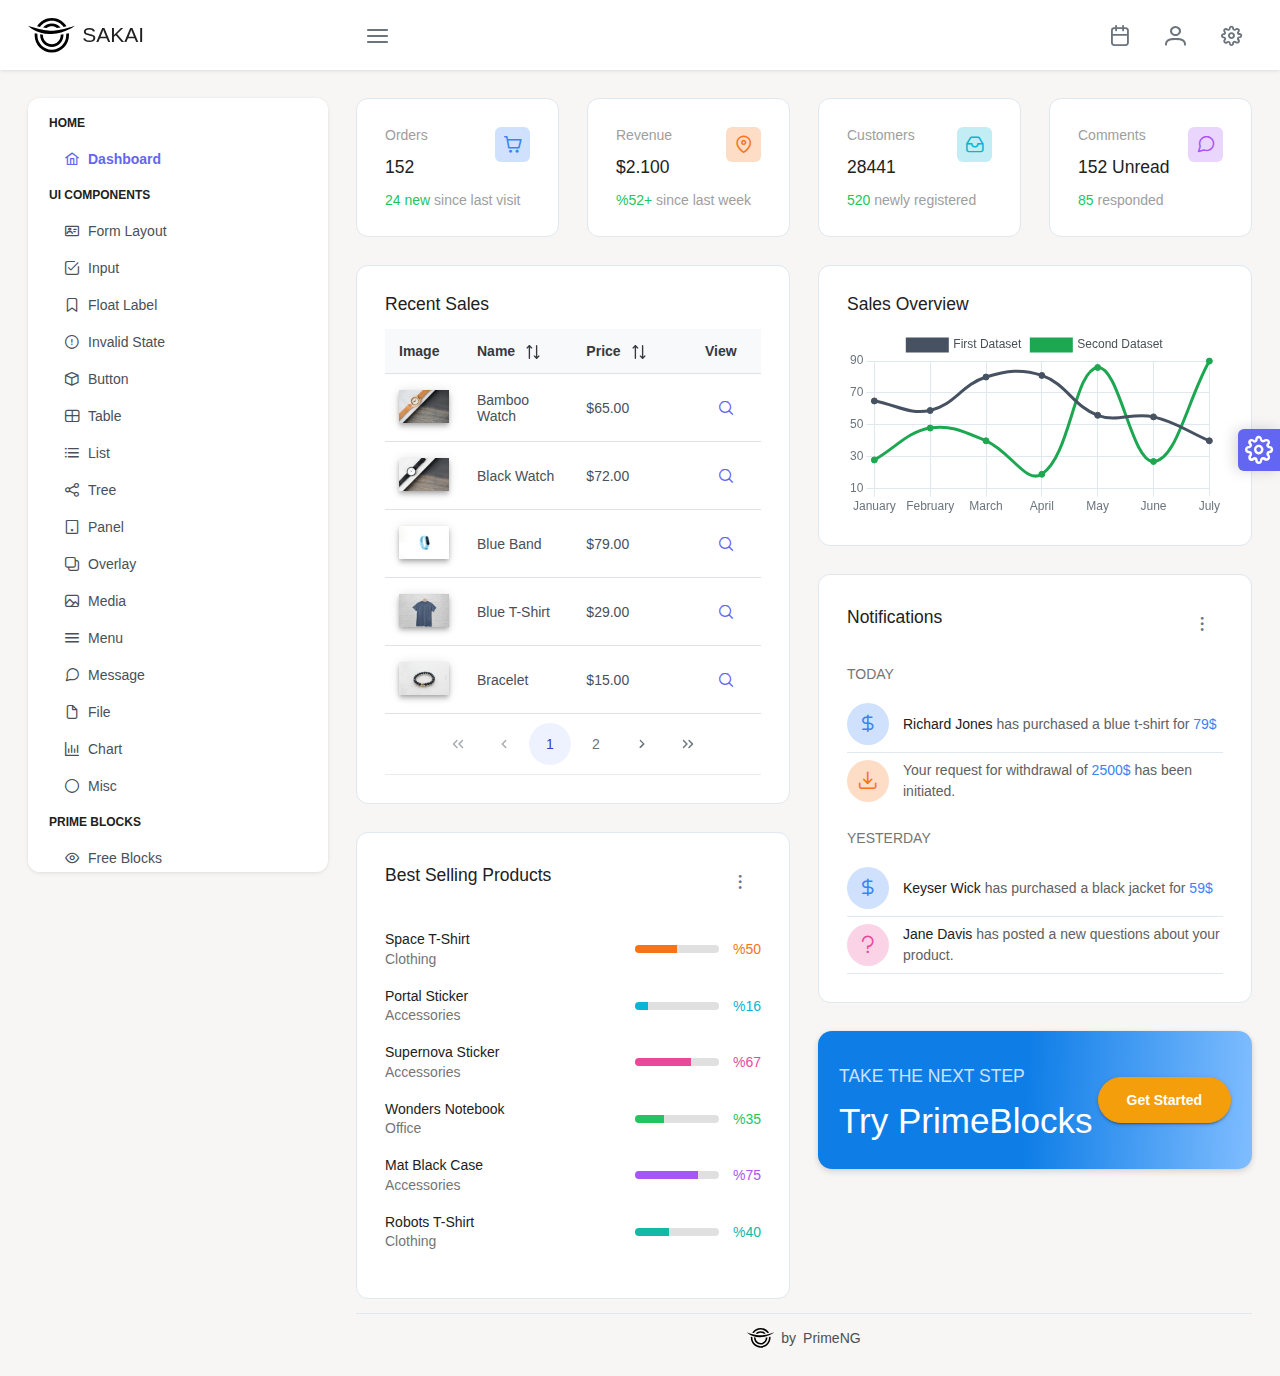
==== commit fbb04e4c: "vfinal" ====
--- a/index.html
+++ b/index.html
@@ -11,5 +11,5 @@
 
     <body>
         <app-root></app-root>
-    <script src="runtime.c7ab5d63ac1fd00b.js" type="module"></script><script src="polyfills.e46eaa3db41b9741.js" type="module"></script><script src="scripts.011fbf938f04b525.js" defer></script><script src="main.450f918d502f0d3b.js" type="module"></script></body>
+    <script src="runtime.0afdc84f1cd75a14.js" type="module"></script><script src="polyfills.e46eaa3db41b9741.js" type="module"></script><script src="scripts.011fbf938f04b525.js" defer></script><script src="main.5b28c2c21d4b596e.js" type="module"></script></body>
 </html>
